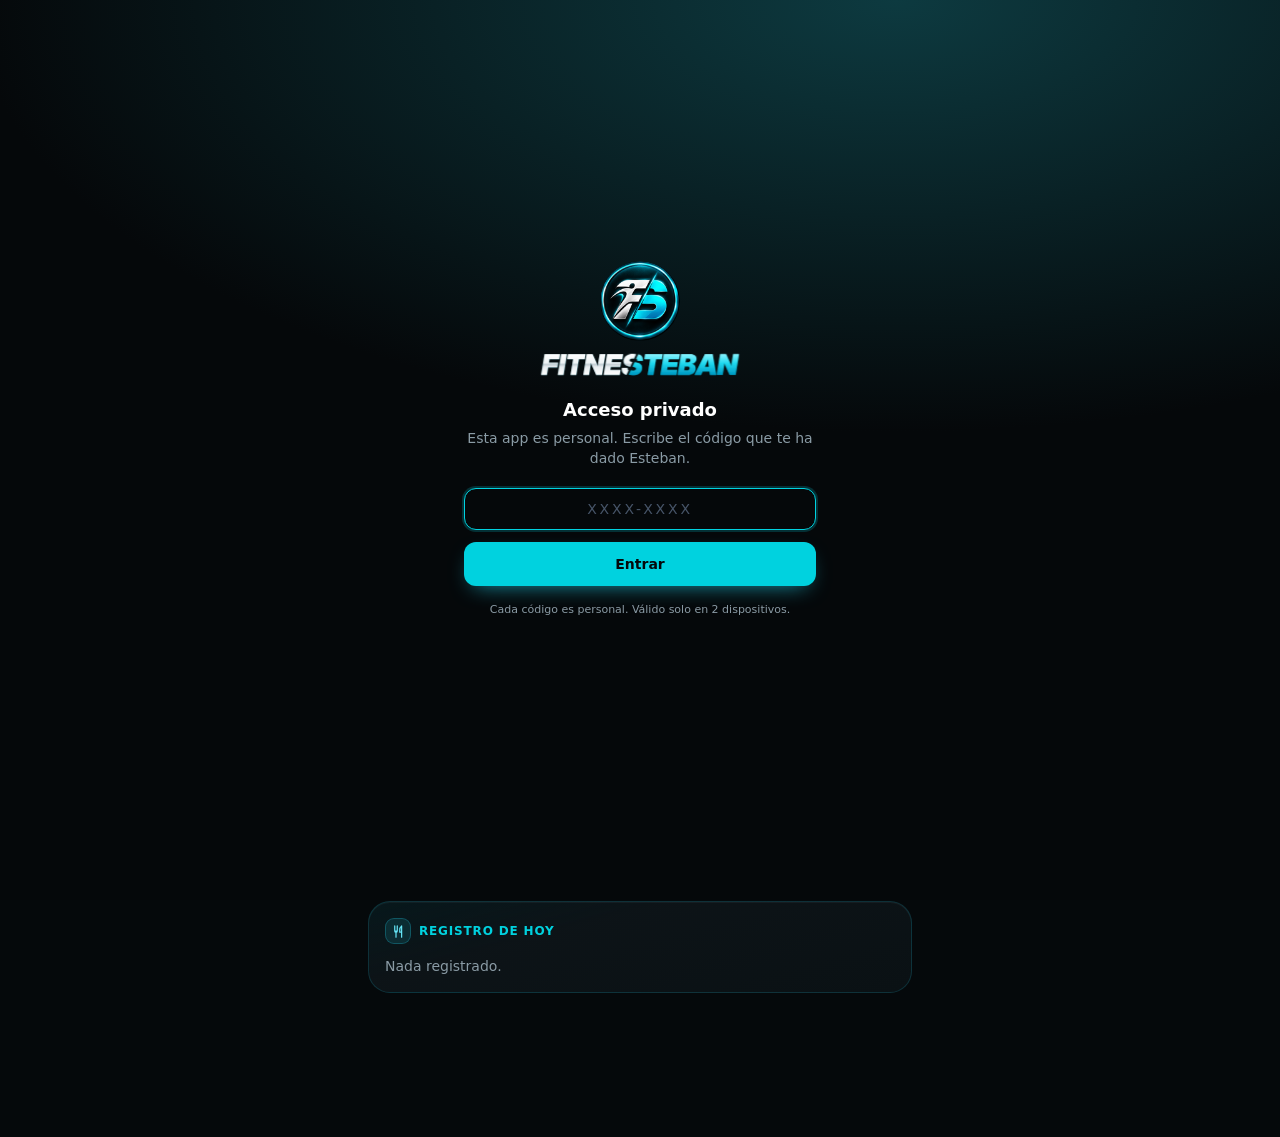
==== index.html @ 6b8aafeb "Add files via upload" ====
<!doctype html>
<html lang="es">
<head>
  <meta charset="utf-8" />
  <meta name="viewport" content="width=device-width, initial-scale=1, viewport-fit=cover" />
  <meta name="robots" content="noindex" />
  <title>FITNESTEBAN</title>
  <meta name="description" content="Entreno, nutrición y coach de progresión de Esteban" />
  <meta name="theme-color" content="#05080a" />
  <meta name="color-scheme" content="dark" />
  <link rel="manifest" href="manifest.webmanifest" />
  <link rel="icon" href="icons/favicon-48.png" type="image/png" />
  <link rel="apple-touch-icon" href="icons/apple-touch-icon.png" />
  <meta name="mobile-web-app-capable" content="yes" />
  <meta name="apple-mobile-web-app-capable" content="yes" />
  <meta name="apple-mobile-web-app-status-bar-style" content="black-translucent" />
  <meta name="apple-mobile-web-app-title" content="Fitnesteban" />
  <link rel="stylesheet" href="styles.css" />
</head>
<body class="ui2 bg-ink text-white antialiased">

  <header class="sticky top-0 z-30 bg-ink/90 backdrop-blur border-b border-line pt-safe">
    <div class="max-w-xl mx-auto flex items-center justify-between px-4 h-14">
      <button id="homeBtn" type="button" class="flex items-center gap-2.5 min-w-0 text-left rounded-xl active:opacity-70" aria-label="Ir al inicio: dieta de hoy">
        <img src="icons/logo-128.png" alt="" class="w-9 h-9 rounded-full" />
        <span class="block leading-none min-w-0">
          <svg xmlns="http://www.w3.org/2000/svg" class="block" width="124.9" height="14.4" overflow="visible" viewBox="0 0 14386 1658" role="img" aria-label="FITNESTEBAN"><defs><linearGradient id="wSil" gradientUnits="userSpaceOnUse" x1="0" y1="1490" x2="0" y2="0"><stop offset="0" stop-color="#ffffff"/><stop offset=".42" stop-color="#eef3f5"/><stop offset=".5" stop-color="#c3ced4"/><stop offset=".62" stop-color="#e9eef1"/><stop offset="1" stop-color="#ffffff"/></linearGradient>
<linearGradient id="wCy" gradientUnits="userSpaceOnUse" x1="0" y1="1490" x2="0" y2="0"><stop offset="0" stop-color="#8af4ff"/><stop offset=".45" stop-color="#1fd9ef"/><stop offset="1" stop-color="#0098c2"/></linearGradient>
<filter id="wGlow" x="-5%" y="-30%" width="110%" height="160%"><feGaussianBlur in="SourceAlpha" result="b" stdDeviation="35"/><feFlood flood-color="#00d2df" flood-opacity="0.35"/><feComposite operator="in" in2="b"/><feMerge><feMergeNode/><feMergeNode in="SourceGraphic"/></feMerge></filter>
<clipPath id="fsL"><polygon points="-547,-1973 1991,3463 -1009,3463 -3547,-1973"/></clipPath><clipPath id="fsR"><polygon points="-547,-1973 1991,3463 4991,3463 2453,-1973"/></clipPath></defs><path transform="translate(89 1604) scale(1 -1)" d="M-7 0H409L498 536H1161L1217 874H554L597 1138H1300L1359 1490H240Z" fill="#06303a"/><path transform="translate(1289 1604) scale(1 -1)" d="M656 1490H240L-7 0H409Z" fill="#06303a"/><path transform="translate(1826 1604) scale(1 -1)" d="M141 1138H565L377 0H793L981 1138H1405L1464 1490H200Z" fill="#06303a"/><path transform="translate(3131 1604) scale(1 -1)" d="M-7 0H409L499 544C509 604 528 721 546 855C595 726 642 611 673 544L921 0H1345L1592 1490H1176L1085 944C1074 873 1055 751 1038 630C998 738 955 849 930 905L664 1490H240Z" fill="#06303a"/><path transform="translate(4604 1604) scale(1 -1)" d="M-7 0H1147L1205 352H467L504 574H1185L1241 914H560L597 1138H1335L1393 1490H240Z" fill="#06303a"/><g transform="translate(5853 1604) scale(1 -1)"><path d="M633 -24C1027 -24 1275 141 1324 440C1365 691 1236 834 903 897L786 919C636 947 586 987 598 1058C610 1133 701 1186 818 1186C946 1186 1014 1126 1007 1018H1389C1431 1330 1218 1514 844 1514C492 1514 226 1334 181 1064C142 830 282 665 560 611L704 583C866 552 925 507 913 435C900 357 803 304 672 304C521 304 438 375 452 496H59C5 169 210 -24 633 -24Z" fill="#06303a" clip-path="url(#fsL)"/></g><g transform="translate(6023 1604) scale(1 -1)"><path d="M633 -24C1027 -24 1275 141 1324 440C1365 691 1236 834 903 897L786 919C636 947 586 987 598 1058C610 1133 701 1186 818 1186C946 1186 1014 1126 1007 1018H1389C1431 1330 1218 1514 844 1514C492 1514 226 1334 181 1064C142 830 282 665 560 611L704 583C866 552 925 507 913 435C900 357 803 304 672 304C521 304 438 375 452 496H59C5 169 210 -24 633 -24Z" fill="#06303a" clip-path="url(#fsR)"/></g><path transform="translate(7386 1604) scale(1 -1)" d="M141 1138H565L377 0H793L981 1138H1405L1464 1490H200Z" fill="#06303a"/><path transform="translate(8691 1604) scale(1 -1)" d="M-7 0H1147L1205 352H467L504 574H1185L1241 914H560L597 1138H1335L1393 1490H240Z" fill="#06303a"/><path transform="translate(9940 1604) scale(1 -1)" d="M-7 0H705C1028 0 1236 165 1274 396C1311 619 1181 768 990 783V784C1168 817 1313 932 1339 1092C1377 1322 1215 1490 875 1490H239ZM448 312 497 606H717C818 606 873 548 859 459C844 370 769 312 668 312ZM546 900 592 1178H787C879 1178 929 1123 915 1039C901 955 833 900 741 900Z" fill="#06303a"/><path transform="translate(11231 1604) scale(1 -1)" d="M-87 0H381L495 245H993L1023 0H1478L1220 1490H660ZM644 565 650 578C734 758 813 932 891 1113C909 932 930 758 952 578L954 565Z" fill="#06303a"/><path transform="translate(12756 1604) scale(1 -1)" d="M-7 0H409L499 544C509 604 528 721 546 855C595 726 642 611 673 544L921 0H1345L1592 1490H1176L1085 944C1074 873 1055 751 1038 630C998 738 955 849 930 905L664 1490H240Z" fill="#06303a"/><g filter="url(#wGlow)"><path transform="translate(67 1574) scale(1 -1)" d="M-7 0H409L498 536H1161L1217 874H554L597 1138H1300L1359 1490H240Z" fill="url(#wSil)"/><path transform="translate(1267 1574) scale(1 -1)" d="M656 1490H240L-7 0H409Z" fill="url(#wSil)"/><path transform="translate(1804 1574) scale(1 -1)" d="M141 1138H565L377 0H793L981 1138H1405L1464 1490H200Z" fill="url(#wSil)"/><path transform="translate(3109 1574) scale(1 -1)" d="M-7 0H409L499 544C509 604 528 721 546 855C595 726 642 611 673 544L921 0H1345L1592 1490H1176L1085 944C1074 873 1055 751 1038 630C998 738 955 849 930 905L664 1490H240Z" fill="url(#wSil)"/><path transform="translate(4582 1574) scale(1 -1)" d="M-7 0H1147L1205 352H467L504 574H1185L1241 914H560L597 1138H1335L1393 1490H240Z" fill="url(#wSil)"/><g transform="translate(5831 1574) scale(1 -1)"><path d="M633 -24C1027 -24 1275 141 1324 440C1365 691 1236 834 903 897L786 919C636 947 586 987 598 1058C610 1133 701 1186 818 1186C946 1186 1014 1126 1007 1018H1389C1431 1330 1218 1514 844 1514C492 1514 226 1334 181 1064C142 830 282 665 560 611L704 583C866 552 925 507 913 435C900 357 803 304 672 304C521 304 438 375 452 496H59C5 169 210 -24 633 -24Z" fill="url(#wSil)" clip-path="url(#fsL)"/></g><g transform="translate(6001 1574) scale(1 -1)"><path d="M633 -24C1027 -24 1275 141 1324 440C1365 691 1236 834 903 897L786 919C636 947 586 987 598 1058C610 1133 701 1186 818 1186C946 1186 1014 1126 1007 1018H1389C1431 1330 1218 1514 844 1514C492 1514 226 1334 181 1064C142 830 282 665 560 611L704 583C866 552 925 507 913 435C900 357 803 304 672 304C521 304 438 375 452 496H59C5 169 210 -24 633 -24Z" fill="url(#wCy)" clip-path="url(#fsR)"/></g><path transform="translate(7364 1574) scale(1 -1)" d="M141 1138H565L377 0H793L981 1138H1405L1464 1490H200Z" fill="url(#wCy)"/><path transform="translate(8669 1574) scale(1 -1)" d="M-7 0H1147L1205 352H467L504 574H1185L1241 914H560L597 1138H1335L1393 1490H240Z" fill="url(#wCy)"/><path transform="translate(9918 1574) scale(1 -1)" d="M-7 0H705C1028 0 1236 165 1274 396C1311 619 1181 768 990 783V784C1168 817 1313 932 1339 1092C1377 1322 1215 1490 875 1490H239ZM448 312 497 606H717C818 606 873 548 859 459C844 370 769 312 668 312ZM546 900 592 1178H787C879 1178 929 1123 915 1039C901 955 833 900 741 900Z" fill="url(#wCy)"/><path transform="translate(11209 1574) scale(1 -1)" d="M-87 0H381L495 245H993L1023 0H1478L1220 1490H660ZM644 565 650 578C734 758 813 932 891 1113C909 932 930 758 952 578L954 565Z" fill="url(#wCy)"/><path transform="translate(12734 1574) scale(1 -1)" d="M-7 0H409L499 544C509 604 528 721 546 855C595 726 642 611 673 544L921 0H1345L1592 1490H1176L1085 944C1074 873 1055 751 1038 630C998 738 955 849 930 905L664 1490H240Z" fill="url(#wCy)"/></g></svg>
          <span id="headerSub" class="block text-[10px] text-mute mt-1 truncate">Gym · Nutrición · Coach</span>
        </span>
      </button>
      <div class="hdr-btns flex items-center gap-2 shrink-0">
        <button id="chatBtn" type="button" class="help-btn chat-btn" aria-label="Coach IA"><svg viewBox="0 0 24 24" aria-hidden="true"><defs><linearGradient id="boltG" x1="0" y1="0" x2=".35" y2="1"><stop offset="0" stop-color="#8af4ff"/><stop offset=".5" stop-color="#1fd9ef"/><stop offset="1" stop-color="#0098c2"/></linearGradient></defs><path d="M13.6 1.8 4.6 13.4h6.1l-1.9 8.8 9.6-12.3h-6.3l1.5-8.1z" fill="url(#boltG)" stroke="#bff8ff" stroke-opacity=".55" stroke-width=".6" stroke-linejoin="round"/></svg></button>
        <button id="helpBtn" type="button" class="help-btn" aria-label="Guía de la app">?</button>
        <a id="mailBtn" class="help-btn grid place-items-center" href="mailto:fitnestebanapp@gmail.com?subject=FITNESTEBAN" aria-label="Escribir a FITNESTEBAN por correo"><svg viewBox="0 0 24 24" width="16" height="16" fill="none" stroke="currentColor" stroke-width="2" stroke-linecap="round" stroke-linejoin="round" aria-hidden="true"><rect x="3" y="5" width="18" height="14" rx="2"/><path d="m3 7 9 6 9-6"/></svg></a>
        <button id="timerPill" type="button" class="timer-pill" aria-label="Temporizador de descanso">
          <svg viewBox="0 0 24 24" class="w-4 h-4" fill="none" stroke="currentColor" stroke-width="2"><circle cx="12" cy="13" r="8"/><path d="M12 9v4l2.5 2.5M9 2h6"/></svg>
          <span id="timerDisplay" class="font-mono">Descanso</span>
        </button>
      </div>
    </div>
    <div id="wipBar" class="hidden max-w-xl mx-auto px-4 pb-2"></div>
    <div class="h-0.5 bg-transparent"><div id="timerBar" class="h-0.5 bg-brand transition-[width] duration-200" style="width:0%"></div></div>
  </header>

  <div id="topBanner" class="max-w-xl mx-auto px-4"></div>

  <main id="app" class="max-w-xl mx-auto px-4 pt-4 pb-36"></main>

  <nav class="fixed bottom-0 inset-x-0 z-30 bg-panel/95 backdrop-blur border-t border-line pb-safe">
    <div class="max-w-xl mx-auto grid grid-cols-4">
      <button class="navbtn" data-view="train" type="button">
        <svg viewBox="0 0 24 24" fill="none" stroke="currentColor" stroke-width="2" stroke-linecap="round"><path d="M6.5 6.5v11M17.5 6.5v11M3.5 9v6M20.5 9v6M6.5 12h11"/></svg>
        <span>Entreno</span>
      </button>
      <button class="navbtn" data-view="diet" type="button">
        <svg viewBox="0 0 24 24" fill="none" stroke="currentColor" stroke-width="2" stroke-linecap="round" stroke-linejoin="round"><path d="M12 7c-1.5-2-5-2.5-6.5 0-1.8 3 0 9 3 12 1.2 1.1 2.3 1 3.5.3 1.2.7 2.3.8 3.5-.3 3-3 4.8-9 3-12-1.5-2.5-5-2-6.5 0z"/><path d="M12 7c0-2 1-3.5 3-4"/></svg>
        <span>Dieta</span>
      </button>
      <button class="navbtn" data-view="progress" type="button">
        <svg viewBox="0 0 24 24" fill="none" stroke="currentColor" stroke-width="2" stroke-linecap="round" stroke-linejoin="round"><path d="M4 19h16"/><path d="M5 15l4-4 3 3 6-7"/><path d="M15 7h3v3"/></svg>
        <span>Progreso</span>
      </button>
      <button class="navbtn" data-view="settings" type="button">
        <svg viewBox="0 0 24 24" fill="none" stroke="currentColor" stroke-width="2" stroke-linecap="round"><path d="M4 6h10M18 6h2M4 12h4M12 12h8M4 18h12M20 18h0"/><circle cx="16" cy="6" r="2"/><circle cx="10" cy="12" r="2"/><circle cx="18" cy="18" r="2"/></svg>
        <span>Ajustes</span>
      </button>
    </div>
  </nav>

  <div id="modalRoot"></div>
  <div id="toastRoot" class="fixed top-16 inset-x-0 z-50 flex flex-col items-center gap-2 px-4 pointer-events-none"></div>

  <input type="file" id="mealPhotoInput" accept="image/*" capture="environment" class="hidden" />
  <input type="file" id="mealGalleryInput" accept="image/*" class="hidden" />
  <input type="file" id="importInput" accept=".json,.txt,application/json,text/plain" class="hidden" />

  <script src="app.js"></script>
</body>
</html>
---- styles.css ----
*,:after,:before{--tw-border-spacing-x:0;--tw-border-spacing-y:0;--tw-translate-x:0;--tw-translate-y:0;--tw-rotate:0;--tw-skew-x:0;--tw-skew-y:0;--tw-scale-x:1;--tw-scale-y:1;--tw-pan-x: ;--tw-pan-y: ;--tw-pinch-zoom: ;--tw-scroll-snap-strictness:proximity;--tw-gradient-from-position: ;--tw-gradient-via-position: ;--tw-gradient-to-position: ;--tw-ordinal: ;--tw-slashed-zero: ;--tw-numeric-figure: ;--tw-numeric-spacing: ;--tw-numeric-fraction: ;--tw-ring-inset: ;--tw-ring-offset-width:0px;--tw-ring-offset-color:#fff;--tw-ring-color:rgba(59,130,246,.5);--tw-ring-offset-shadow:0 0 #0000;--tw-ring-shadow:0 0 #0000;--tw-shadow:0 0 #0000;--tw-shadow-colored:0 0 #0000;--tw-blur: ;--tw-brightness: ;--tw-contrast: ;--tw-grayscale: ;--tw-hue-rotate: ;--tw-invert: ;--tw-saturate: ;--tw-sepia: ;--tw-drop-shadow: ;--tw-backdrop-blur: ;--tw-backdrop-brightness: ;--tw-backdrop-contrast: ;--tw-backdrop-grayscale: ;--tw-backdrop-hue-rotate: ;--tw-backdrop-invert: ;--tw-backdrop-opacity: ;--tw-backdrop-saturate: ;--tw-backdrop-sepia: ;--tw-contain-size: ;--tw-contain-layout: ;--tw-contain-paint: ;--tw-contain-style: }::backdrop{--tw-border-spacing-x:0;--tw-border-spacing-y:0;--tw-translate-x:0;--tw-translate-y:0;--tw-rotate:0;--tw-skew-x:0;--tw-skew-y:0;--tw-scale-x:1;--tw-scale-y:1;--tw-pan-x: ;--tw-pan-y: ;--tw-pinch-zoom: ;--tw-scroll-snap-strictness:proximity;--tw-gradient-from-position: ;--tw-gradient-via-position: ;--tw-gradient-to-position: ;--tw-ordinal: ;--tw-slashed-zero: ;--tw-numeric-figure: ;--tw-numeric-spacing: ;--tw-numeric-fraction: ;--tw-ring-inset: ;--tw-ring-offset-width:0px;--tw-ring-offset-color:#fff;--tw-ring-color:rgba(59,130,246,.5);--tw-ring-offset-shadow:0 0 #0000;--tw-ring-shadow:0 0 #0000;--tw-shadow:0 0 #0000;--tw-shadow-colored:0 0 #0000;--tw-blur: ;--tw-brightness: ;--tw-contrast: ;--tw-grayscale: ;--tw-hue-rotate: ;--tw-invert: ;--tw-saturate: ;--tw-sepia: ;--tw-drop-shadow: ;--tw-backdrop-blur: ;--tw-backdrop-brightness: ;--tw-backdrop-contrast: ;--tw-backdrop-grayscale: ;--tw-backdrop-hue-rotate: ;--tw-backdrop-invert: ;--tw-backdrop-opacity: ;--tw-backdrop-saturate: ;--tw-backdrop-sepia: ;--tw-contain-size: ;--tw-contain-layout: ;--tw-contain-paint: ;--tw-contain-style: }/*! tailwindcss v3.4.19 | MIT License | https://tailwindcss.com*/*,:after,:before{box-sizing:border-box;border:0 solid #e5e7eb}:after,:before{--tw-content:""}:host,html{line-height:1.5;-webkit-text-size-adjust:100%;-moz-tab-size:4;-o-tab-size:4;tab-size:4;font-family:system-ui,-apple-system,Segoe UI,Roboto,sans-serif;font-feature-settings:normal;font-variation-settings:normal;-webkit-tap-highlight-color:transparent}body{margin:0;line-height:inherit}hr{height:0;color:inherit;border-top-width:1px}abbr:where([title]){-webkit-text-decoration:underline dotted;text-decoration:underline dotted}h1,h2,h3,h4,h5,h6{font-size:inherit;font-weight:inherit}a{color:inherit;text-decoration:inherit}b,strong{font-weight:bolder}code,kbd,pre,samp{font-family:ui-monospace,SFMono-Regular,Menlo,Monaco,Consolas,Liberation Mono,Courier New,monospace;font-feature-settings:normal;font-variation-settings:normal;font-size:1em}small{font-size:80%}sub,sup{font-size:75%;line-height:0;position:relative;vertical-align:baseline}sub{bottom:-.25em}sup{top:-.5em}table{text-indent:0;border-color:inherit;border-collapse:collapse}button,input,optgroup,select,textarea{font-family:inherit;font-feature-settings:inherit;font-variation-settings:inherit;font-size:100%;font-weight:inherit;line-height:inherit;letter-spacing:inherit;color:inherit;margin:0;padding:0}button,select{text-transform:none}button,input:where([type=button]),input:where([type=reset]),input:where([type=submit]){-webkit-appearance:button;background-color:transparent;background-image:none}:-moz-focusring{outline:auto}:-moz-ui-invalid{box-shadow:none}progress{vertical-align:baseline}::-webkit-inner-spin-button,::-webkit-outer-spin-button{height:auto}[type=search]{-webkit-appearance:textfield;outline-offset:-2px}::-webkit-search-decoration{-webkit-appearance:none}::-webkit-file-upload-button{-webkit-appearance:button;font:inherit}summary{display:list-item}blockquote,dd,dl,figure,h1,h2,h3,h4,h5,h6,hr,p,pre{margin:0}fieldset{margin:0}fieldset,legend{padding:0}menu,ol,ul{list-style:none;margin:0;padding:0}dialog{padding:0}textarea{resize:vertical}input::-moz-placeholder,textarea::-moz-placeholder{opacity:1;color:#9ca3af}input::placeholder,textarea::placeholder{opacity:1;color:#9ca3af}[role=button],button{cursor:pointer}:disabled{cursor:default}audio,canvas,embed,iframe,img,object,svg,video{display:block;vertical-align:middle}img,video{max-width:100%;height:auto}[hidden]:where(:not([hidden=until-found])){display:none}.pointer-events-none{pointer-events:none}.visible{visibility:visible}.invisible{visibility:hidden}.fixed{position:fixed}.absolute{position:absolute}.relative{position:relative}.sticky{position:sticky}.inset-0{inset:0}.inset-x-0{left:0;right:0}.bottom-0{bottom:0}.right-2{right:.5rem}.top-0{top:0}.top-16{top:4rem}.top-2{top:.5rem}.z-30{z-index:30}.z-50{z-index:50}.col-span-2{grid-column:span 2/span 2}.-mx-1{margin-left:-.25rem;margin-right:-.25rem}.-mx-4{margin-left:-1rem;margin-right:-1rem}.mx-auto{margin-left:auto;margin-right:auto}.-mt-0\.5{margin-top:-.125rem}.-mt-1{margin-top:-.25rem}.-mt-2{margin-top:-.5rem}.mb-1{margin-bottom:.25rem}.mb-1\.5{margin-bottom:.375rem}.mb-2{margin-bottom:.5rem}.mb-2\.5{margin-bottom:.625rem}.mb-3{margin-bottom:.75rem}.ml-1{margin-left:.25rem}.ml-1\.5{margin-left:.375rem}.ml-2{margin-left:.5rem}.ml-auto{margin-left:auto}.mt-0\.5{margin-top:.125rem}.mt-1{margin-top:.25rem}.mt-1\.5{margin-top:.375rem}.mt-2{margin-top:.5rem}.mt-2\.5{margin-top:.625rem}.mt-3{margin-top:.75rem}.mt-4{margin-top:1rem}.mt-5{margin-top:1.25rem}.mt-6{margin-top:1.5rem}.mt-8{margin-top:2rem}.block{display:block}.flex{display:flex}.inline-flex{display:inline-flex}.grid{display:grid}.contents{display:contents}.hidden{display:none}.h-0\.5{height:.125rem}.h-1\.5{height:.375rem}.h-14{height:3.5rem}.h-2{height:.5rem}.h-20{height:5rem}.h-3{height:.75rem}.h-4{height:1rem}.h-7{height:1.75rem}.h-8{height:2rem}.h-9{height:2.25rem}.h-\[15px\]{height:15px}.h-\[44px\]{height:44px}.h-auto{height:auto}.h-full{height:100%}.h-px{height:1px}.max-h-28{max-height:7rem}.max-h-56{max-height:14rem}.max-h-\[50dvh\]{max-height:50dvh}.min-h-\[18px\]{min-height:18px}.min-h-\[28px\]{min-height:28px}.\!w-auto{width:auto!important}.w-1\.5{width:.375rem}.w-16{width:4rem}.w-2{width:.5rem}.w-20{width:5rem}.w-4{width:1rem}.w-7{width:1.75rem}.w-8{width:2rem}.w-9{width:2.25rem}.w-\[15px\]{width:15px}.w-\[48\%\]{width:48%}.w-full{width:100%}.min-w-0{min-width:0}.max-w-\[190px\]{max-width:190px}.max-w-full{max-width:100%}.max-w-xl{max-width:36rem}.flex-1{flex:1 1 0%}.shrink-0{flex-shrink:0}.grow{flex-grow:1}.-rotate-90{--tw-rotate:-90deg}.-rotate-90,.rotate-180{transform:translate(var(--tw-translate-x),var(--tw-translate-y)) rotate(var(--tw-rotate)) skewX(var(--tw-skew-x)) skewY(var(--tw-skew-y)) scaleX(var(--tw-scale-x)) scaleY(var(--tw-scale-y))}.rotate-180{--tw-rotate:180deg}.scale-75{--tw-scale-x:.75;--tw-scale-y:.75}.scale-75,.transform{transform:translate(var(--tw-translate-x),var(--tw-translate-y)) rotate(var(--tw-rotate)) skewX(var(--tw-skew-x)) skewY(var(--tw-skew-y)) scaleX(var(--tw-scale-x)) scaleY(var(--tw-scale-y))}.cursor-pointer{cursor:pointer}.select-none{-webkit-user-select:none;-moz-user-select:none;user-select:none}.resize-none{resize:none}.list-decimal{list-style-type:decimal}.list-disc{list-style-type:disc}.grid-cols-2{grid-template-columns:repeat(2,minmax(0,1fr))}.grid-cols-3{grid-template-columns:repeat(3,minmax(0,1fr))}.grid-cols-4{grid-template-columns:repeat(4,minmax(0,1fr))}.grid-cols-7{grid-template-columns:repeat(7,minmax(0,1fr))}.grid-cols-\[1\.4fr_1fr_1fr\]{grid-template-columns:1.4fr 1fr 1fr}.flex-col{flex-direction:column}.flex-wrap{flex-wrap:wrap}.place-items-center{place-items:center}.items-start{align-items:flex-start}.items-end{align-items:flex-end}.items-center{align-items:center}.items-baseline{align-items:baseline}.items-stretch{align-items:stretch}.justify-center{justify-content:center}.justify-between{justify-content:space-between}.gap-0\.5{gap:.125rem}.gap-1{gap:.25rem}.gap-1\.5{gap:.375rem}.gap-2{gap:.5rem}.gap-2\.5{gap:.625rem}.gap-3{gap:.75rem}.gap-4{gap:1rem}.gap-x-2{-moz-column-gap:.5rem;column-gap:.5rem}.gap-x-3{-moz-column-gap:.75rem;column-gap:.75rem}.gap-y-1{row-gap:.25rem}.space-y-1>:not([hidden])~:not([hidden]){--tw-space-y-reverse:0;margin-top:calc(.25rem*(1 - var(--tw-space-y-reverse)));margin-bottom:calc(.25rem*var(--tw-space-y-reverse))}.space-y-1\.5>:not([hidden])~:not([hidden]){--tw-space-y-reverse:0;margin-top:calc(.375rem*(1 - var(--tw-space-y-reverse)));margin-bottom:calc(.375rem*var(--tw-space-y-reverse))}.space-y-2>:not([hidden])~:not([hidden]){--tw-space-y-reverse:0;margin-top:calc(.5rem*(1 - var(--tw-space-y-reverse)));margin-bottom:calc(.5rem*var(--tw-space-y-reverse))}.space-y-2\.5>:not([hidden])~:not([hidden]){--tw-space-y-reverse:0;margin-top:calc(.625rem*(1 - var(--tw-space-y-reverse)));margin-bottom:calc(.625rem*var(--tw-space-y-reverse))}.space-y-3>:not([hidden])~:not([hidden]){--tw-space-y-reverse:0;margin-top:calc(.75rem*(1 - var(--tw-space-y-reverse)));margin-bottom:calc(.75rem*var(--tw-space-y-reverse))}.overflow-hidden{overflow:hidden}.overflow-x-auto{overflow-x:auto}.overflow-y-auto{overflow-y:auto}.truncate{overflow:hidden;text-overflow:ellipsis}.truncate,.whitespace-nowrap{white-space:nowrap}.break-words{overflow-wrap:break-word}.rounded{border-radius:.25rem}.rounded-2xl{border-radius:1rem}.rounded-full{border-radius:9999px}.rounded-lg{border-radius:.5rem}.rounded-xl{border-radius:.75rem}.border{border-width:1px}.border-b{border-bottom-width:1px}.border-t{border-top-width:1px}.border-amber-300\/40{border-color:rgba(252,211,77,.4)}.border-amber-300\/70{border-color:rgba(252,211,77,.7)}.border-amber-500\/30{border-color:rgba(245,158,11,.3)}.border-brand{--tw-border-opacity:1;border-color:rgb(0 210 223/var(--tw-border-opacity,1))}.border-brand\/30{border-color:rgba(0,210,223,.3)}.border-brand\/40{border-color:rgba(0,210,223,.4)}.border-brand\/50{border-color:rgba(0,210,223,.5)}.border-emerald-500\/40{border-color:rgba(16,185,129,.4)}.border-emerald-500\/50{border-color:rgba(16,185,129,.5)}.border-line{--tw-border-opacity:1;border-color:rgb(28 42 49/var(--tw-border-opacity,1))}.border-line\/60{border-color:rgba(28,42,49,.6)}.border-rose-500\/40{border-color:rgba(244,63,94,.4)}.bg-amber-300\/10{background-color:rgba(252,211,77,.1)}.bg-amber-400{--tw-bg-opacity:1;background-color:rgb(251 191 36/var(--tw-bg-opacity,1))}.bg-amber-500\/10{background-color:rgba(245,158,11,.1)}.bg-brand{--tw-bg-opacity:1;background-color:rgb(0 210 223/var(--tw-bg-opacity,1))}.bg-brand\/10{background-color:rgba(0,210,223,.1)}.bg-emerald-400{--tw-bg-opacity:1;background-color:rgb(52 211 153/var(--tw-bg-opacity,1))}.bg-emerald-500\/5{background-color:rgba(16,185,129,.05)}.bg-ink{--tw-bg-opacity:1;background-color:rgb(5 8 10/var(--tw-bg-opacity,1))}.bg-ink\/80{background-color:rgba(5,8,10,.8)}.bg-ink\/90{background-color:rgba(5,8,10,.9)}.bg-line{--tw-bg-opacity:1;background-color:rgb(28 42 49/var(--tw-bg-opacity,1))}.bg-panel{--tw-bg-opacity:1;background-color:rgb(12 19 23/var(--tw-bg-opacity,1))}.bg-panel\/95{background-color:rgba(12,19,23,.95)}.bg-rose-500{--tw-bg-opacity:1;background-color:rgb(244 63 94/var(--tw-bg-opacity,1))}.bg-transparent{background-color:transparent}.bg-white\/10{background-color:hsla(0,0%,100%,.1)}.object-cover{-o-object-fit:cover;object-fit:cover}.\!p-0{padding:0!important}.p-0{padding:0}.p-2{padding:.5rem}.p-2\.5{padding:.625rem}.p-3{padding:.75rem}.p-4{padding:1rem}.p-6{padding:1.5rem}.\!px-3{padding-left:.75rem!important;padding-right:.75rem!important}.\!py-2{padding-top:.5rem!important;padding-bottom:.5rem!important}.px-1{padding-left:.25rem;padding-right:.25rem}.px-1\.5{padding-left:.375rem;padding-right:.375rem}.px-2{padding-left:.5rem;padding-right:.5rem}.px-2\.5{padding-left:.625rem;padding-right:.625rem}.px-3{padding-left:.75rem;padding-right:.75rem}.px-4{padding-left:1rem;padding-right:1rem}.py-0\.5{padding-top:.125rem;padding-bottom:.125rem}.py-1{padding-top:.25rem;padding-bottom:.25rem}.py-1\.5{padding-top:.375rem;padding-bottom:.375rem}.py-10{padding-top:2.5rem;padding-bottom:2.5rem}.py-2{padding-top:.5rem;padding-bottom:.5rem}.py-2\.5{padding-top:.625rem;padding-bottom:.625rem}.py-3{padding-top:.75rem;padding-bottom:.75rem}.py-3\.5{padding-top:.875rem;padding-bottom:.875rem}.py-4{padding-top:1rem;padding-bottom:1rem}.py-6{padding-top:1.5rem;padding-bottom:1.5rem}.py-px{padding-top:1px;padding-bottom:1px}.pb-1{padding-bottom:.25rem}.pb-2{padding-bottom:.5rem}.pb-3{padding-bottom:.75rem}.pb-36{padding-bottom:9rem}.pl-2\.5{padding-left:.625rem}.pl-3{padding-left:.75rem}.pl-4{padding-left:1rem}.pl-5{padding-left:1.25rem}.pr-1\.5{padding-right:.375rem}.pr-3{padding-right:.75rem}.pt-0\.5{padding-top:.125rem}.pt-1{padding-top:.25rem}.pt-3{padding-top:.75rem}.pt-4{padding-top:1rem}.text-left{text-align:left}.text-center{text-align:center}.text-right{text-align:right}.align-middle{vertical-align:middle}.font-mono{font-family:ui-monospace,SFMono-Regular,Menlo,Monaco,Consolas,Liberation Mono,Courier New,monospace}.text-2xl{font-size:1.5rem;line-height:2rem}.text-3xl{font-size:1.875rem;line-height:2.25rem}.text-4xl{font-size:2.25rem;line-height:2.5rem}.text-\[10px\]{font-size:10px}.text-\[11px\]{font-size:11px}.text-\[12px\]{font-size:12px}.text-\[13px\]{font-size:13px}.text-\[14px\]{font-size:14px}.text-\[15px\]{font-size:15px}.text-\[17px\]{font-size:17px}.text-\[21px\]{font-size:21px}.text-\[9px\]{font-size:9px}.text-base{font-size:1rem;line-height:1.5rem}.text-lg{font-size:1.125rem;line-height:1.75rem}.text-sm{font-size:.875rem;line-height:1.25rem}.text-xl{font-size:1.25rem;line-height:1.75rem}.text-xs{font-size:.75rem;line-height:1rem}.font-black{font-weight:900}.font-bold{font-weight:700}.font-extrabold{font-weight:800}.font-normal{font-weight:400}.font-semibold{font-weight:600}.uppercase{text-transform:uppercase}.capitalize{text-transform:capitalize}.normal-case{text-transform:none}.italic{font-style:italic}.tabular-nums{--tw-numeric-spacing:tabular-nums;font-variant-numeric:var(--tw-ordinal) var(--tw-slashed-zero) var(--tw-numeric-figure) var(--tw-numeric-spacing) var(--tw-numeric-fraction)}.leading-none{line-height:1}.leading-relaxed{line-height:1.625}.leading-snug{line-height:1.375}.leading-tight{line-height:1.25}.tracking-\[\.15em\]{letter-spacing:.15em}.tracking-\[\.2em\]{letter-spacing:.2em}.tracking-\[0\.5em\]{letter-spacing:.5em}.tracking-wider{letter-spacing:.05em}.text-amber-100{--tw-text-opacity:1;color:rgb(254 243 199/var(--tw-text-opacity,1))}.text-amber-200{--tw-text-opacity:1;color:rgb(253 230 138/var(--tw-text-opacity,1))}.text-amber-200\/90{color:hsla(48,97%,77%,.9)}.text-amber-300{--tw-text-opacity:1;color:rgb(252 211 77/var(--tw-text-opacity,1))}.text-brand{--tw-text-opacity:1;color:rgb(0 210 223/var(--tw-text-opacity,1))}.text-cyan-100{--tw-text-opacity:1;color:rgb(207 250 254/var(--tw-text-opacity,1))}.text-emerald-200{--tw-text-opacity:1;color:rgb(167 243 208/var(--tw-text-opacity,1))}.text-emerald-300{--tw-text-opacity:1;color:rgb(110 231 183/var(--tw-text-opacity,1))}.text-ink{--tw-text-opacity:1;color:rgb(5 8 10/var(--tw-text-opacity,1))}.text-mute{--tw-text-opacity:1;color:rgb(138 155 165/var(--tw-text-opacity,1))}.text-rose-300{--tw-text-opacity:1;color:rgb(253 164 175/var(--tw-text-opacity,1))}.text-slate-300{--tw-text-opacity:1;color:rgb(203 213 225/var(--tw-text-opacity,1))}.text-white{--tw-text-opacity:1;color:rgb(255 255 255/var(--tw-text-opacity,1))}.underline{text-decoration-line:underline}.line-through{text-decoration-line:line-through}.decoration-slate-500{text-decoration-color:#64748b}.antialiased{-webkit-font-smoothing:antialiased;-moz-osx-font-smoothing:grayscale}.opacity-25{opacity:.25}.opacity-30{opacity:.3}.opacity-60{opacity:.6}.opacity-70{opacity:.7}.opacity-80{opacity:.8}.opacity-90{opacity:.9}.grayscale{--tw-grayscale:grayscale(100%)}.filter,.grayscale{filter:var(--tw-blur) var(--tw-brightness) var(--tw-contrast) var(--tw-grayscale) var(--tw-hue-rotate) var(--tw-invert) var(--tw-saturate) var(--tw-sepia) var(--tw-drop-shadow)}.backdrop-blur{--tw-backdrop-blur:blur(8px);-webkit-backdrop-filter:var(--tw-backdrop-blur) var(--tw-backdrop-brightness) var(--tw-backdrop-contrast) var(--tw-backdrop-grayscale) var(--tw-backdrop-hue-rotate) var(--tw-backdrop-invert) var(--tw-backdrop-opacity) var(--tw-backdrop-saturate) var(--tw-backdrop-sepia);backdrop-filter:var(--tw-backdrop-blur) var(--tw-backdrop-brightness) var(--tw-backdrop-contrast) var(--tw-backdrop-grayscale) var(--tw-backdrop-hue-rotate) var(--tw-backdrop-invert) var(--tw-backdrop-opacity) var(--tw-backdrop-saturate) var(--tw-backdrop-sepia)}.transition{transition-property:color,background-color,border-color,text-decoration-color,fill,stroke,opacity,box-shadow,transform,filter,-webkit-backdrop-filter;transition-property:color,background-color,border-color,text-decoration-color,fill,stroke,opacity,box-shadow,transform,filter,backdrop-filter;transition-property:color,background-color,border-color,text-decoration-color,fill,stroke,opacity,box-shadow,transform,filter,backdrop-filter,-webkit-backdrop-filter;transition-timing-function:cubic-bezier(.4,0,.2,1);transition-duration:.15s}.transition-\[width\]{transition-property:width;transition-timing-function:cubic-bezier(.4,0,.2,1);transition-duration:.15s}.duration-200{transition-duration:.2s}.ease-in{transition-timing-function:cubic-bezier(.4,0,1,1)}.ease-out{transition-timing-function:cubic-bezier(0,0,.2,1)}html{-webkit-tap-highlight-color:transparent;background:#05080a;color-scheme:dark}body,html{overflow-x:clip}.swipe-peek{position:fixed;left:0;right:0;bottom:0;z-index:20;overflow:hidden;background:#05080a;pointer-events:none;will-change:transform}body{min-height:100dvh;overscroll-behavior-y:contain}.pt-safe{padding-top:env(safe-area-inset-top)}.pb-safe{padding-bottom:env(safe-area-inset-bottom)}.card{border-radius:1rem;border-width:1px;--tw-border-opacity:1;border-color:rgb(28 42 49/var(--tw-border-opacity,1));--tw-bg-opacity:1;background-color:rgb(12 19 23/var(--tw-bg-opacity,1))}.section-title{font-size:.75rem;line-height:1rem;font-weight:700;text-transform:uppercase;letter-spacing:.05em;--tw-text-opacity:1;color:rgb(0 210 223/var(--tw-text-opacity,1))}.lbl{display:block;font-size:11px;font-weight:600;--tw-text-opacity:1;color:rgb(138 155 165/var(--tw-text-opacity,1))}.field{width:100%;border-radius:.75rem;border-width:1px;--tw-border-opacity:1;border-color:rgb(28 42 49/var(--tw-border-opacity,1));--tw-bg-opacity:1;background-color:rgb(5 8 10/var(--tw-bg-opacity,1));padding:.625rem .75rem;font-size:.875rem;line-height:1.25rem;font-weight:600;--tw-text-opacity:1;color:rgb(255 255 255/var(--tw-text-opacity,1));outline:2px solid transparent;outline-offset:2px;transition-property:color,background-color,border-color,text-decoration-color,fill,stroke,opacity,box-shadow,transform,filter,-webkit-backdrop-filter;transition-property:color,background-color,border-color,text-decoration-color,fill,stroke,opacity,box-shadow,transform,filter,backdrop-filter;transition-property:color,background-color,border-color,text-decoration-color,fill,stroke,opacity,box-shadow,transform,filter,backdrop-filter,-webkit-backdrop-filter;transition-timing-function:cubic-bezier(.4,0,.2,1);transition-duration:.15s}.field:focus{--tw-border-opacity:1;border-color:rgb(0 210 223/var(--tw-border-opacity,1));--tw-ring-offset-shadow:var(--tw-ring-inset) 0 0 0 var(--tw-ring-offset-width) var(--tw-ring-offset-color);--tw-ring-shadow:var(--tw-ring-inset) 0 0 0 calc(2px + var(--tw-ring-offset-width)) var(--tw-ring-color);box-shadow:var(--tw-ring-offset-shadow),var(--tw-ring-shadow),var(--tw-shadow,0 0 #0000);--tw-ring-color:rgba(0,210,223,.2)}.field::-moz-placeholder{font-weight:400;--tw-text-opacity:1;color:rgb(71 85 105/var(--tw-text-opacity,1))}.field::placeholder{font-weight:400;--tw-text-opacity:1;color:rgb(71 85 105/var(--tw-text-opacity,1))}select.field{-webkit-appearance:none;-moz-appearance:none;appearance:none}.btn-primary{display:inline-flex;align-items:center;justify-content:center;gap:.5rem;border-radius:.75rem;--tw-bg-opacity:1;background-color:rgb(0 210 223/var(--tw-bg-opacity,1));padding:.75rem 1rem;font-size:.875rem;line-height:1.25rem;font-weight:800;--tw-text-opacity:1;color:rgb(5 8 10/var(--tw-text-opacity,1));transition-property:color,background-color,border-color,text-decoration-color,fill,stroke,opacity,box-shadow,transform,filter,-webkit-backdrop-filter;transition-property:color,background-color,border-color,text-decoration-color,fill,stroke,opacity,box-shadow,transform,filter,backdrop-filter;transition-property:color,background-color,border-color,text-decoration-color,fill,stroke,opacity,box-shadow,transform,filter,backdrop-filter,-webkit-backdrop-filter;transition-timing-function:cubic-bezier(.4,0,.2,1);transition-duration:.15s}.btn-primary:active{--tw-scale-x:.98;--tw-scale-y:.98;transform:translate(var(--tw-translate-x),var(--tw-translate-y)) rotate(var(--tw-rotate)) skewX(var(--tw-skew-x)) skewY(var(--tw-skew-y)) scaleX(var(--tw-scale-x)) scaleY(var(--tw-scale-y))}.btn-primary:disabled{opacity:.6}.btn-ghost{border-radius:.75rem;border-width:1px;--tw-border-opacity:1;border-color:rgb(28 42 49/var(--tw-border-opacity,1));--tw-bg-opacity:1;background-color:rgb(5 8 10/var(--tw-bg-opacity,1));padding:.75rem;font-size:.875rem;line-height:1.25rem;font-weight:700;--tw-text-opacity:1;color:rgb(255 255 255/var(--tw-text-opacity,1));transition-property:color,background-color,border-color,text-decoration-color,fill,stroke,opacity,box-shadow,transform,filter,-webkit-backdrop-filter;transition-property:color,background-color,border-color,text-decoration-color,fill,stroke,opacity,box-shadow,transform,filter,backdrop-filter;transition-property:color,background-color,border-color,text-decoration-color,fill,stroke,opacity,box-shadow,transform,filter,backdrop-filter,-webkit-backdrop-filter;transition-timing-function:cubic-bezier(.4,0,.2,1);transition-duration:.15s}.btn-ghost:active{--tw-bg-opacity:1;background-color:rgb(12 19 23/var(--tw-bg-opacity,1))}.btn-danger{border-radius:.75rem;border-width:1px;border-color:rgba(244,63,94,.4);background-color:rgba(244,63,94,.1);padding:.75rem;color:rgb(253 164 175/var(--tw-text-opacity,1))}.btn-danger,.btn-dashed{font-size:.875rem;line-height:1.25rem;font-weight:700;--tw-text-opacity:1}.btn-dashed{border-radius:1rem;border:1px dashed rgba(0,210,223,.4);background-color:rgba(0,210,223,.05);padding-top:.875rem;padding-bottom:.875rem;color:rgb(0 210 223/var(--tw-text-opacity,1))}.btn-dashed:active{background-color:rgba(0,210,223,.1)}.btn-save{border-radius:1rem;background-image:linear-gradient(to right,var(--tw-gradient-stops));--tw-gradient-from:#00d2df var(--tw-gradient-from-position);--tw-gradient-to:rgba(0,210,223,0) var(--tw-gradient-to-position);--tw-gradient-stops:var(--tw-gradient-from),var(--tw-gradient-to);--tw-gradient-to:#34d399 var(--tw-gradient-to-position);padding-top:1rem;padding-bottom:1rem;font-size:1rem;line-height:1.5rem;font-weight:900;text-transform:uppercase;letter-spacing:.025em;--tw-text-opacity:1;color:rgb(5 8 10/var(--tw-text-opacity,1));--tw-shadow:0 10px 15px -3px rgba(0,0,0,.1),0 4px 6px -4px rgba(0,0,0,.1);--tw-shadow-colored:0 10px 15px -3px var(--tw-shadow-color),0 4px 6px -4px var(--tw-shadow-color);box-shadow:var(--tw-ring-offset-shadow,0 0 #0000),var(--tw-ring-shadow,0 0 #0000),var(--tw-shadow);--tw-shadow-color:rgba(0,210,223,.2);--tw-shadow:var(--tw-shadow-colored);transition-property:color,background-color,border-color,text-decoration-color,fill,stroke,opacity,box-shadow,transform,filter,-webkit-backdrop-filter;transition-property:color,background-color,border-color,text-decoration-color,fill,stroke,opacity,box-shadow,transform,filter,backdrop-filter;transition-property:color,background-color,border-color,text-decoration-color,fill,stroke,opacity,box-shadow,transform,filter,backdrop-filter,-webkit-backdrop-filter;transition-timing-function:cubic-bezier(.4,0,.2,1);transition-duration:.15s}.btn-save:active{--tw-scale-x:.99;--tw-scale-y:.99;transform:translate(var(--tw-translate-x),var(--tw-translate-y)) rotate(var(--tw-rotate)) skewX(var(--tw-skew-x)) skewY(var(--tw-skew-y)) scaleX(var(--tw-scale-x)) scaleY(var(--tw-scale-y))}.btn-banner{border-radius:.5rem;border-width:1px;--tw-border-opacity:1;border-color:rgb(0 210 223/var(--tw-border-opacity,1));background-color:rgba(0,210,223,.15);padding:.375rem .75rem;font-size:.75rem;line-height:1rem;font-weight:800;--tw-text-opacity:1;color:rgb(0 210 223/var(--tw-text-opacity,1))}.btn-banner-warn{--tw-border-opacity:1;border-color:rgb(252 211 77/var(--tw-border-opacity,1));background-color:rgba(252,211,77,.15);--tw-text-opacity:1;color:rgb(253 230 138/var(--tw-text-opacity,1))}.btn-mini{border-radius:.5rem;border-width:1px;border-color:rgb(28 42 49/var(--tw-border-opacity,1));padding:.375rem .75rem;font-size:.75rem;line-height:1rem;font-weight:700}.btn-mini,.iconbtn{--tw-border-opacity:1;--tw-bg-opacity:1;background-color:rgb(5 8 10/var(--tw-bg-opacity,1))}.iconbtn{display:inline-flex;height:2.25rem;width:2.25rem;align-items:center;justify-content:center;border-radius:.75rem;border-width:1px;border-color:rgb(28 42 49/var(--tw-border-opacity,1));font-size:1rem;line-height:1.5rem;--tw-text-opacity:1;color:rgb(255 255 255/var(--tw-text-opacity,1))}.iconbtn:active{--tw-bg-opacity:1;background-color:rgb(12 19 23/var(--tw-bg-opacity,1))}.iconbtn-sm{height:1.75rem;width:1.75rem;border-radius:.5rem;font-size:.75rem;line-height:1rem;--tw-text-opacity:1;color:rgb(138 155 165/var(--tw-text-opacity,1))}.chips-row{display:flex;gap:.5rem;overflow-x:auto;padding-bottom:.25rem;scrollbar-width:none}.chips-row::-webkit-scrollbar{display:none}.chip{display:inline-flex;flex-shrink:0;align-items:center;gap:.375rem;border-radius:9999px;border-width:1px;--tw-border-opacity:1;border-color:rgb(28 42 49/var(--tw-border-opacity,1));--tw-bg-opacity:1;background-color:rgb(12 19 23/var(--tw-bg-opacity,1));padding:.5rem 1rem;font-size:.75rem;line-height:1rem;font-weight:800;letter-spacing:.025em;--tw-text-opacity:1;color:rgb(203 213 225/var(--tw-text-opacity,1))}.chip-sm{padding:.375rem .75rem;font-weight:600}.meal-chip{flex:1 1 auto;justify-content:center;padding-left:.4rem;padding-right:.4rem;min-width:0}@media (max-width:370px){.meal-chip{font-size:11px;padding-left:.25rem;padding-right:.25rem;letter-spacing:0}}.chip-on{--tw-border-opacity:1;border-color:rgb(0 210 223/var(--tw-border-opacity,1));--tw-bg-opacity:1;background-color:rgb(0 210 223/var(--tw-bg-opacity,1));--tw-text-opacity:1;color:rgb(5 8 10/var(--tw-text-opacity,1))}.chip-add{border-style:dashed;--tw-text-opacity:1;color:rgb(0 210 223/var(--tw-text-opacity,1))}.dot{display:inline-block;height:.375rem;width:.375rem;border-radius:9999px;--tw-bg-opacity:1;background-color:rgb(0 210 223/var(--tw-bg-opacity,1))}.chip-on .dot{--tw-bg-opacity:1;background-color:rgb(5 8 10/var(--tw-bg-opacity,1))}.prog{flex-shrink:0;border-radius:.5rem;border-width:1px;--tw-border-opacity:1;border-color:rgb(28 42 49/var(--tw-border-opacity,1));padding:.375rem .75rem;font-size:11px;font-weight:800;letter-spacing:.05em;--tw-text-opacity:1;color:rgb(138 155 165/var(--tw-text-opacity,1))}.prog-on{border-color:rgba(0,210,223,.6);background-color:rgba(0,210,223,.1);--tw-text-opacity:1;color:rgb(0 210 223/var(--tw-text-opacity,1))}.prog-add{border-style:dashed}.prog-ind{position:absolute;left:0;border-radius:.5rem;border:1px solid rgba(0,210,223,.6);background:rgba(0,210,223,.1);box-shadow:0 0 14px rgba(0,210,223,.25);pointer-events:none;will-change:transform,width}.prog.prog-ghost{border-color:#1c2a31;background:transparent;color:#8a9ba5;transition:color .15s}.prog.prog-lit{color:#00d2df;transition:color .15s}.cardio-type{display:flex;flex-direction:column;align-items:center;gap:.25rem;border-radius:1rem;border-width:1px;--tw-border-opacity:1;border-color:rgb(28 42 49/var(--tw-border-opacity,1));--tw-bg-opacity:1;background-color:rgb(5 8 10/var(--tw-bg-opacity,1));padding-top:.75rem;padding-bottom:.75rem;font-size:.875rem;line-height:1.25rem;font-weight:800;--tw-text-opacity:1;color:rgb(203 213 225/var(--tw-text-opacity,1))}.cardio-type-on{--tw-border-opacity:1;border-color:rgb(251 191 36/var(--tw-border-opacity,1));background-color:rgba(251,191,36,.1);--tw-text-opacity:1;color:rgb(253 230 138/var(--tw-text-opacity,1))}.btn-video{flex-shrink:0;border-radius:.5rem;border-width:1px;border-color:rgba(244,63,94,.4);background-color:rgba(244,63,94,.1);padding:.25rem .625rem;font-size:11px;font-weight:800;--tw-text-opacity:1;color:rgb(254 205 211/var(--tw-text-opacity,1))}.sets-toggle{margin-top:.75rem;display:flex;width:100%;align-items:center;justify-content:space-between;gap:.5rem;border-radius:.75rem;border-width:1px;--tw-border-opacity:1;border-color:rgb(28 42 49/var(--tw-border-opacity,1));--tw-bg-opacity:1;background-color:rgb(5 8 10/var(--tw-bg-opacity,1));padding:.625rem .75rem;font-size:.75rem;line-height:1rem}.sets-toggle-open{border-color:rgba(0,210,223,.4)}.sets-toggle-done{border-color:rgba(16,185,129,.5);background-color:rgba(16,185,129,.1)}.tri{display:inline-block;width:0;height:0;border-left:6px solid transparent;border-right:6px solid transparent;border-top:8px solid;opacity:.8;transition:transform .2s;flex-shrink:0}.sets-toggle-open .tri,details[open]>summary .tri{transform:rotate(180deg)}.portions{border-radius:.75rem;border-width:1px;--tw-border-opacity:1;border-color:rgb(28 42 49/var(--tw-border-opacity,1));background-color:rgba(5,8,10,.6);padding:.625rem}.portion{border-radius:.5rem;border-width:1px;--tw-border-opacity:1;border-color:rgb(28 42 49/var(--tw-border-opacity,1));--tw-bg-opacity:1;background-color:rgb(12 19 23/var(--tw-bg-opacity,1));padding:.5rem .625rem}.seg{display:grid;grid-template-columns:repeat(4,minmax(0,1fr));gap:.25rem}.seg-btn{display:flex;flex-direction:column;align-items:center;justify-content:center;border-radius:.375rem;border-width:1px;--tw-border-opacity:1;border-color:rgb(28 42 49/var(--tw-border-opacity,1));--tw-bg-opacity:1;background-color:rgb(5 8 10/var(--tw-bg-opacity,1));padding-top:.25rem;padding-bottom:.25rem;font-size:11px;font-weight:800;line-height:1.25;--tw-text-opacity:1;color:rgb(203 213 225/var(--tw-text-opacity,1))}.seg-btn span{font-size:9px;font-weight:600;--tw-text-opacity:1;color:rgb(138 155 165/var(--tw-text-opacity,1))}.seg-on{--tw-border-opacity:1;border-color:rgb(0 210 223/var(--tw-border-opacity,1));background-color:rgba(0,210,223,.15);--tw-text-opacity:1;color:rgb(0 210 223/var(--tw-text-opacity,1))}.seg-on span{color:rgba(0,210,223,.8)}.seg-input{flex-direction:row;gap:.125rem;padding-left:.25rem;padding-right:.25rem}.seg-input input{width:100%;min-width:0;background-color:transparent;text-align:center;font-size:.75rem;line-height:1rem;font-weight:800;--tw-text-opacity:1;color:rgb(0 210 223/var(--tw-text-opacity,1));outline:2px solid transparent;outline-offset:2px}.cal-day{display:flex;height:44px;flex-direction:column;align-items:center;justify-content:center;gap:.125rem;border-radius:.5rem;border-width:1px;border-color:transparent;--tw-bg-opacity:1;background-color:rgb(5 8 10/var(--tw-bg-opacity,1))}.cal-today{--tw-border-opacity:1;border-color:rgb(28 42 49/var(--tw-border-opacity,1))}.cal-sel{--tw-border-opacity:1;border-color:rgb(0 210 223/var(--tw-border-opacity,1));background-color:rgba(0,210,223,.1)}.ring-anim{animation:ringin .8s cubic-bezier(.2,.7,.3,1) both}.swipe-peek .ring-anim{animation-play-state:paused}@keyframes ringin{0%{stroke-dashoffset:var(--full)}}@media (prefers-reduced-motion:reduce){.ring-anim{animation:none}}.wip-bar{display:flex;width:100%;align-items:center;justify-content:space-between;gap:.5rem;border-radius:.5rem;border-width:1px;border-color:rgba(245,158,11,.4);background-color:rgba(245,158,11,.1);padding:.375rem .625rem;font-size:11px;--tw-text-opacity:1;color:rgb(252 211 77/var(--tw-text-opacity,1))}.wip-dot{height:.5rem;width:.5rem;flex-shrink:0;border-radius:9999px;--tw-bg-opacity:1;background-color:rgb(251 191 36/var(--tw-bg-opacity,1));animation:wippulse 1.6s ease-in-out infinite}@keyframes wippulse{50%{opacity:.35}}.kbox{min-width:0;border-radius:.75rem;border-width:1px;--tw-border-opacity:1;border-color:rgb(28 42 49/var(--tw-border-opacity,1));--tw-bg-opacity:1;background-color:rgb(5 8 10/var(--tw-bg-opacity,1));padding:.5rem .125rem}.kbox-l{overflow:hidden;text-overflow:ellipsis;white-space:nowrap;font-size:9.5px;font-weight:700;text-transform:uppercase;--tw-text-opacity:1;color:rgb(138 155 165/var(--tw-text-opacity,1))}.kbox-v{font-size:15px;font-weight:900}.kbox-net{border-color:rgba(251,191,36,.4)}.btn-abandon{width:33.333333%;flex-shrink:0;border-radius:1rem;border-width:1px;border-color:rgba(244,63,94,.5);background-color:transparent;padding-top:1rem;padding-bottom:1rem;font-size:.875rem;line-height:1.25rem;font-weight:700;--tw-text-opacity:1;color:rgb(253 164 175/var(--tw-text-opacity,1))}.btn-abandon:active{background-color:rgba(244,63,94,.1)}.flash{animation:flashrow 1.5s ease-out}@keyframes flashrow{0%,35%{box-shadow:0 0 0 2px #00d2df;background-color:rgba(0,210,223,.12)}to{box-shadow:0 0 0 0 transparent}}.chat-chip{border-radius:1rem;border-width:1px;--tw-border-opacity:1;border-color:rgb(28 42 49/var(--tw-border-opacity,1));background-color:rgba(5,8,10,.6);padding:.75rem 1rem;text-align:left;font-size:.875rem;line-height:1.25rem;--tw-text-opacity:1;color:rgb(226 232 240/var(--tw-text-opacity,1))}.chat-chip:active{border-color:rgba(0,210,223,.5);background-color:rgba(0,210,223,.1)}.chat-me{margin-left:auto;max-width:85%;white-space:pre-wrap;border-radius:1rem;border-bottom-right-radius:.375rem;border-width:1px;border-color:rgba(0,210,223,.3);background-color:rgba(0,210,223,.15);padding:.5rem .875rem;--tw-text-opacity:1;color:rgb(255 255 255/var(--tw-text-opacity,1))}.chat-ai,.chat-me{width:-moz-fit-content;width:fit-content;overflow-wrap:break-word;font-size:.875rem;line-height:1.25rem}.chat-ai{margin-right:auto;max-width:92%;border-radius:1rem;border-bottom-left-radius:.375rem;border-width:1px;--tw-border-opacity:1;border-color:rgb(28 42 49/var(--tw-border-opacity,1));background-color:hsla(0,0%,100%,.05);padding:.625rem .875rem;line-height:1.625;--tw-text-opacity:1;color:rgb(226 232 240/var(--tw-text-opacity,1))}.chat-ai p+p,.chat-ai p+ul,.chat-ai ul+p{margin-top:.45rem}.chat-ai b{--tw-text-opacity:1;color:rgb(255 255 255/var(--tw-text-opacity,1))}.chat-ul{margin-top:.25rem;list-style-type:disc}.chat-ul>:not([hidden])~:not([hidden]){--tw-space-y-reverse:0;margin-top:calc(.25rem*(1 - var(--tw-space-y-reverse)));margin-bottom:calc(.25rem*var(--tw-space-y-reverse))}.chat-ul{padding-left:1.25rem}.chat-meal{margin-top:.5rem;display:flex;width:100%;flex-direction:column;align-items:flex-start;gap:.125rem;border-radius:.75rem;border-width:1px;border-color:rgba(0,210,223,.5);background-color:rgba(0,210,223,.1);padding:.5rem .75rem;text-align:left;font-size:.875rem;line-height:1.25rem;font-weight:700;--tw-text-opacity:1;color:rgb(0 210 223/var(--tw-text-opacity,1))}.chat-meal:active{background-color:rgba(0,210,223,.2)}.chat-err{border-color:rgba(244,63,94,.4);--tw-text-opacity:1;color:rgb(254 205 211/var(--tw-text-opacity,1))}.chat-typing{display:flex;gap:.25rem;padding-top:.875rem;padding-bottom:.875rem}.chat-typing span{height:.375rem;width:.375rem;border-radius:9999px;--tw-bg-opacity:1;background-color:rgb(138 155 165/var(--tw-bg-opacity,1));animation:chatdot 1s ease-in-out infinite}.chat-typing span:nth-child(2){animation-delay:.15s}.chat-typing span:nth-child(3){animation-delay:.3s}@keyframes chatdot{0%,80%,to{opacity:.3;transform:translateY(0)}40%{opacity:1;transform:translateY(-3px)}}.chat-btn{display:flex;align-items:center;justify-content:center}.chat-btn svg{width:19px;height:19px;filter:drop-shadow(0 0 3px rgba(0,210,223,.45))}@media (max-width:380px){.timer-pill.timer-ready svg,.timer-pill.timer-run svg{display:none}}.today-card{margin-top:.25rem;display:flex;width:100%;align-items:center;gap:.75rem;border-radius:1rem;border-width:1px;border-color:rgba(0,210,223,.5);background-color:rgba(0,210,223,.1);padding:.75rem 1rem}.today-card:active{background-color:rgba(0,210,223,.2)}.today-card{box-shadow:0 0 18px rgba(0,210,223,.12)}.today-done{border-color:rgba(16,185,129,.4);background-color:rgba(16,185,129,.1);box-shadow:none}.reto-ready{border-color:rgba(0,210,223,.5)}.reto-card{display:flex;width:100%;align-items:center;gap:.75rem;border-radius:1rem;border-width:1px;--tw-border-opacity:1;border-color:rgb(28 42 49/var(--tw-border-opacity,1));--tw-bg-opacity:1;background-color:rgb(5 8 10/var(--tw-bg-opacity,1));padding:.75rem}.reto-card:active{border-color:rgba(0,210,223,.5)}.reto-ic{display:flex;height:2.5rem;width:2.5rem;flex-shrink:0;align-items:center;justify-content:center;border-radius:.75rem;border-width:1px;--tw-border-opacity:1;border-color:rgb(28 42 49/var(--tw-border-opacity,1));--tw-bg-opacity:1;background-color:rgb(12 19 23/var(--tw-bg-opacity,1));font-size:1.5rem;line-height:2rem}.reto-bar{height:.375rem;overflow:hidden;background-color:hsla(0,0%,100%,.1)}.reto-bar,.reto-bar>span{display:block;border-radius:9999px}.reto-bar>span{height:100%;--tw-bg-opacity:1;background-color:rgb(0 210 223/var(--tw-bg-opacity,1))}.feel-btn{display:flex;flex-direction:column;align-items:center;gap:.25rem;border-radius:1rem;border-width:1px;--tw-border-opacity:1;border-color:rgb(28 42 49/var(--tw-border-opacity,1));--tw-bg-opacity:1;background-color:rgb(5 8 10/var(--tw-bg-opacity,1));padding-top:.75rem;padding-bottom:.75rem;font-size:11px;font-weight:700;--tw-text-opacity:1;color:rgb(226 232 240/var(--tw-text-opacity,1))}.feel-btn:active{--tw-border-opacity:1;border-color:rgb(0 210 223/var(--tw-border-opacity,1));background-color:rgba(0,210,223,.1)}.lock-screen{position:fixed;inset:0;z-index:45;background:radial-gradient(120% 80% at 70% 0,#0d3a40 0,#05080a 60%);display:flex;align-items:center;justify-content:center;padding:1.5rem;overflow-y:auto}.lock-box{width:100%;max-width:22rem}.copy-set{margin-left:2.25rem;margin-top:-.125rem;margin-bottom:.125rem;display:block;font-size:11px;--tw-text-opacity:1;color:rgb(138 155 165/var(--tw-text-opacity,1));text-decoration-line:underline;text-decoration-style:dotted;text-underline-offset:2px}.copy-set:active{--tw-text-opacity:1;color:rgb(0 210 223/var(--tw-text-opacity,1))}.setrow{display:flex;align-items:center;gap:.5rem;border-radius:.75rem;border-width:1px;--tw-border-opacity:1;border-color:rgb(28 42 49/var(--tw-border-opacity,1));background-color:rgba(5,8,10,.7);padding:.375rem .375rem .375rem .625rem;transition-property:color,background-color,border-color,text-decoration-color,fill,stroke,opacity,box-shadow,transform,filter,-webkit-backdrop-filter;transition-property:color,background-color,border-color,text-decoration-color,fill,stroke,opacity,box-shadow,transform,filter,backdrop-filter;transition-property:color,background-color,border-color,text-decoration-color,fill,stroke,opacity,box-shadow,transform,filter,backdrop-filter,-webkit-backdrop-filter;transition-timing-function:cubic-bezier(.4,0,.2,1);transition-duration:.15s}.setrow.is-done{border-color:rgba(16,185,129,.5);background-color:rgba(16,185,129,.1)}.field-set{padding-top:.5rem;padding-bottom:.5rem;padding-right:2.25rem;font-size:1rem;line-height:1.5rem;font-weight:700}.unit{pointer-events:none;position:absolute;right:.625rem;top:50%;--tw-translate-y:-50%;transform:translate(var(--tw-translate-x),var(--tw-translate-y)) rotate(var(--tw-rotate)) skewX(var(--tw-skew-x)) skewY(var(--tw-skew-y)) scaleX(var(--tw-scale-x)) scaleY(var(--tw-scale-y));font-size:10px;--tw-text-opacity:1;color:rgb(138 155 165/var(--tw-text-opacity,1))}.checkbtn{height:2.5rem;width:2.5rem;flex-shrink:0;border-radius:.75rem;border-width:1px;border-color:rgb(28 42 49/var(--tw-border-opacity,1));background-color:rgb(12 19 23/var(--tw-bg-opacity,1));font-size:1.125rem;line-height:1.75rem;font-weight:900;color:rgb(138 155 165/var(--tw-text-opacity,1))}.checkbtn,.is-done .checkbtn{--tw-border-opacity:1;--tw-bg-opacity:1;--tw-text-opacity:1}.is-done .checkbtn{border-color:rgb(52 211 153/var(--tw-border-opacity,1));background-color:rgb(52 211 153/var(--tw-bg-opacity,1));color:rgb(5 8 10/var(--tw-text-opacity,1))}.is-done .swbtn,.swbtn{--tw-bg-opacity:1;background-color:rgb(12 19 23/var(--tw-bg-opacity,1));font-size:1rem;line-height:1.5rem;--tw-text-opacity:1;color:rgb(0 210 223/var(--tw-text-opacity,1));border-color:rgba(34,211,238,.45)}.coach{border-radius:.75rem;border-width:1px;padding:.75rem}.coach-new{border-color:rgba(71,85,105,.6);background-color:rgba(100,116,139,.1);--tw-text-opacity:1;color:rgb(226 232 240/var(--tw-text-opacity,1))}.coach-up{border-color:rgba(52,211,153,.5);background-color:rgba(52,211,153,.1);--tw-text-opacity:1;color:rgb(167 243 208/var(--tw-text-opacity,1))}.coach-hold{border-color:rgba(0,210,223,.4);background-color:rgba(0,210,223,.1);--tw-text-opacity:1;color:rgb(207 250 254/var(--tw-text-opacity,1))}.coach-down{border-color:rgba(251,113,133,.5);background-color:rgba(251,113,133,.1);--tw-text-opacity:1;color:rgb(254 205 211/var(--tw-text-opacity,1))}.coach-stall{border-color:rgba(251,191,36,.5);background-color:rgba(251,191,36,.1);--tw-text-opacity:1;color:rgb(254 243 199/var(--tw-text-opacity,1))}.coach-break{border-color:rgba(167,139,250,.5);background-color:rgba(167,139,250,.1);--tw-text-opacity:1;color:rgb(237 233 254/var(--tw-text-opacity,1))}.habit{display:flex;cursor:pointer;align-items:flex-start;gap:.75rem;font-size:.875rem;line-height:1.25rem}.habit input{margin-top:.125rem;height:1.25rem;width:1.25rem;flex-shrink:0;accent-color:#22d3ee}.meal{margin-top:.375rem;display:flex;align-items:center;gap:.5rem;border-radius:.75rem;border-width:1px;border-color:rgb(28 42 49/var(--tw-border-opacity,1));background-color:rgb(5 8 10/var(--tw-bg-opacity,1));padding:.5rem .75rem}.meal,.stat{--tw-border-opacity:1;--tw-bg-opacity:1}.stat{border-radius:1rem;border-width:1px;border-color:rgb(28 42 49/var(--tw-border-opacity,1));background-color:rgb(12 19 23/var(--tw-bg-opacity,1));padding:.75rem;text-align:center}.stat-v{font-size:1.25rem;line-height:1.75rem;font-weight:900}.stat-l{margin-top:.125rem;font-size:10px;line-height:1.25;--tw-text-opacity:1;color:rgb(138 155 165/var(--tw-text-opacity,1))}.banner-warn{border-radius:.75rem;border-width:1px;border-color:rgba(245,158,11,.4);background-color:rgba(245,158,11,.1);color:rgb(253 230 138/var(--tw-text-opacity,1))}.banner-info,.banner-warn{display:flex;align-items:center;justify-content:space-between;gap:.75rem;padding:.625rem .75rem;font-size:.75rem;line-height:1rem;--tw-text-opacity:1}.banner-info{border-radius:.75rem;border-width:1px;border-color:rgba(0,210,223,.4);background-color:rgba(0,210,223,.1);color:rgb(207 250 254/var(--tw-text-opacity,1))}.navbtn{display:flex;flex-direction:column;align-items:center;gap:.25rem;padding-top:.625rem;padding-bottom:.625rem;font-size:10px;font-weight:700;--tw-text-opacity:1;color:rgb(138 155 165/var(--tw-text-opacity,1));transition-property:color,background-color,border-color,text-decoration-color,fill,stroke,opacity,box-shadow,transform,filter,-webkit-backdrop-filter;transition-property:color,background-color,border-color,text-decoration-color,fill,stroke,opacity,box-shadow,transform,filter,backdrop-filter;transition-property:color,background-color,border-color,text-decoration-color,fill,stroke,opacity,box-shadow,transform,filter,backdrop-filter,-webkit-backdrop-filter;transition-timing-function:cubic-bezier(.4,0,.2,1);transition-duration:.15s}.navbtn svg{height:1.5rem;width:1.5rem}.navbtn-on{--tw-text-opacity:1;color:rgb(0 210 223/var(--tw-text-opacity,1))}.help-btn{height:2rem;width:2rem;border-radius:9999px;border-width:1px;--tw-border-opacity:1;border-color:rgb(28 42 49/var(--tw-border-opacity,1));--tw-bg-opacity:1;background-color:rgb(12 19 23/var(--tw-bg-opacity,1));font-size:.875rem;line-height:1.25rem;font-weight:900;--tw-text-opacity:1;color:rgb(138 155 165/var(--tw-text-opacity,1))}@media (max-width:380px){.help-btn{width:1.75rem;height:1.75rem}.hdr-btns{gap:.3rem!important}}#homeBtn{flex:1 1 auto}#homeBtn>img{flex-shrink:0}#homeBtn>span{flex:1 1 auto}#homeBtn>span>svg{max-width:100%;height:auto}.guide-item{border-radius:.75rem;border-width:1px;--tw-border-opacity:1;border-color:rgb(28 42 49/var(--tw-border-opacity,1));--tw-bg-opacity:1;background-color:rgb(5 8 10/var(--tw-bg-opacity,1));padding:.625rem .75rem}.guide-item b{--tw-text-opacity:1;color:rgb(255 255 255/var(--tw-text-opacity,1))}.timer-pill{display:flex;align-items:center;gap:.375rem;border-radius:9999px;border-width:1px;--tw-border-opacity:1;border-color:rgb(28 42 49/var(--tw-border-opacity,1));--tw-bg-opacity:1;background-color:rgb(12 19 23/var(--tw-bg-opacity,1));padding:.375rem .75rem;font-size:.75rem;line-height:1rem;font-weight:700;--tw-text-opacity:1;color:rgb(138 155 165/var(--tw-text-opacity,1))}.timer-pill.timer-ready>svg,.timer-pill.timer-run>svg{display:none}@media (max-width:380px){.timer-pill{padding-left:.55rem;padding-right:.55rem}}.timer-pill:not(.timer-run):not(.timer-ready){width:2rem;height:2rem;padding:0;justify-content:center}.timer-pill:not(.timer-run):not(.timer-ready) #timerDisplay{display:none}.timer-run{border-color:rgba(251,191,36,.6);--tw-text-opacity:1;color:rgb(252 211 77/var(--tw-text-opacity,1))}.timer-ready{--tw-border-opacity:1;border-color:rgb(52 211 153/var(--tw-border-opacity,1));--tw-bg-opacity:1;background-color:rgb(52 211 153/var(--tw-bg-opacity,1));--tw-text-opacity:1;color:rgb(5 8 10/var(--tw-text-opacity,1));animation:pulse 1s ease-in-out infinite}#helpBtn,#mailBtn{overflow:hidden;transition:width .3s cubic-bezier(.2,.7,.3,1),margin .3s cubic-bezier(.2,.7,.3,1),opacity .2s ease,transform .3s cubic-bezier(.2,.7,.3,1),border-width .3s}.timer-on #helpBtn,.timer-on #mailBtn{width:0;margin-left:-.5rem;opacity:0;transform:scale(.3) translateX(14px);border-width:0;pointer-events:none}@media (max-width:380px){.timer-on #helpBtn,.timer-on #mailBtn{margin-left:-.3rem}}.timer-pill{transition:min-width .3s cubic-bezier(.2,.7,.3,1),transform .2s ease}.timer-on .timer-pill{min-width:6.25rem;justify-content:center}.timer-on .timer-pill.timer-run{border-color:rgba(34,211,238,.6);color:#67e8f9;font-size:.85rem;background-image:linear-gradient(90deg,rgba(34,211,238,.22) var(--p,100%),transparent var(--p,100%))}.timer-on .timer-pill.timer-run.timer-low{border-color:rgba(251,191,36,.8);color:#fcd34d;background-image:linear-gradient(90deg,rgba(251,191,36,.28) var(--p,100%),transparent var(--p,100%));animation:tlow .9s ease-in-out infinite}@keyframes tlow{0%,to{transform:scale(1)}50%{transform:scale(1.07)}}@media (prefers-reduced-motion:reduce){#helpBtn,#mailBtn,.timer-pill{transition:none}.timer-pill.timer-low{animation:none}}#modalRoot.open{position:fixed;inset:0;z-index:40;display:flex;align-items:flex-end;justify-content:center}.modal-back{position:absolute;inset:0;background-color:rgba(0,0,0,.7);--tw-backdrop-blur:blur(4px);-webkit-backdrop-filter:var(--tw-backdrop-blur) var(--tw-backdrop-brightness) var(--tw-backdrop-contrast) var(--tw-backdrop-grayscale) var(--tw-backdrop-hue-rotate) var(--tw-backdrop-invert) var(--tw-backdrop-opacity) var(--tw-backdrop-saturate) var(--tw-backdrop-sepia);backdrop-filter:var(--tw-backdrop-blur) var(--tw-backdrop-brightness) var(--tw-backdrop-contrast) var(--tw-backdrop-grayscale) var(--tw-backdrop-hue-rotate) var(--tw-backdrop-invert) var(--tw-backdrop-opacity) var(--tw-backdrop-saturate) var(--tw-backdrop-sepia)}.modal-sheet{position:relative;max-height:88dvh;width:100%;max-width:36rem}.modal-sheet>:not([hidden])~:not([hidden]){--tw-space-y-reverse:0;margin-top:calc(.75rem*(1 - var(--tw-space-y-reverse)));margin-bottom:calc(.75rem*var(--tw-space-y-reverse))}.modal-sheet{overflow-y:auto;border-top-left-radius:1.5rem;border-top-right-radius:1.5rem;border-top-width:1px;--tw-border-opacity:1;border-color:rgb(28 42 49/var(--tw-border-opacity,1));--tw-bg-opacity:1;background-color:rgb(12 19 23/var(--tw-bg-opacity,1));padding:1.25rem;padding-bottom:calc(1.25rem + env(safe-area-inset-bottom));animation:up .18s ease-out}.modal-sheet.sheet-fixed{display:flex;flex-direction:column;overflow:hidden;padding:0;height:88dvh}.modal-sheet.sheet-fixed>*+*{margin-top:0}.cal-head{flex-shrink:0;border-bottom-width:1px;--tw-border-opacity:1;border-color:rgb(28 42 49/var(--tw-border-opacity,1));padding:1.25rem 1.25rem .5rem}.cal-body{min-height:0;flex:1 1 0%;overflow-y:auto;padding:.75rem 1.25rem;overscroll-behavior:contain}.cal-foot{flex-shrink:0;border-top-width:1px;--tw-border-opacity:1;border-color:rgb(28 42 49/var(--tw-border-opacity,1));padding-left:1.25rem;padding-right:1.25rem;padding-top:.75rem;padding-bottom:calc(1rem + env(safe-area-inset-bottom))}.modal-title{font-size:1.125rem;line-height:1.75rem;font-weight:800}@keyframes up{0%{transform:translateY(30px);opacity:0}to{transform:none;opacity:1}}.toast{pointer-events:auto;width:100%;max-width:24rem;border-radius:.75rem;border-width:1px;padding:.75rem 1rem;font-size:.875rem;line-height:1.25rem;font-weight:600;--tw-shadow:0 25px 50px -12px rgba(0,0,0,.25);--tw-shadow-colored:0 25px 50px -12px var(--tw-shadow-color);box-shadow:var(--tw-ring-offset-shadow,0 0 #0000),var(--tw-ring-shadow,0 0 #0000),var(--tw-shadow);transition-property:color,background-color,border-color,text-decoration-color,fill,stroke,opacity,box-shadow,transform,filter,-webkit-backdrop-filter;transition-property:color,background-color,border-color,text-decoration-color,fill,stroke,opacity,box-shadow,transform,filter,backdrop-filter;transition-property:color,background-color,border-color,text-decoration-color,fill,stroke,opacity,box-shadow,transform,filter,backdrop-filter,-webkit-backdrop-filter;transition-timing-function:cubic-bezier(.4,0,.2,1);transition-duration:.3s}.toast-ok{border-color:rgb(110 231 183/var(--tw-border-opacity,1));background-color:rgb(52 211 153/var(--tw-bg-opacity,1))}.toast-ok,.toast-warn{--tw-border-opacity:1;--tw-bg-opacity:1;--tw-text-opacity:1;color:rgb(5 8 10/var(--tw-text-opacity,1))}.toast-warn{border-color:rgb(253 230 138/var(--tw-border-opacity,1));background-color:rgb(252 211 77/var(--tw-bg-opacity,1))}.toast-error{--tw-border-opacity:1;border-color:rgb(251 113 133/var(--tw-border-opacity,1));--tw-bg-opacity:1;background-color:rgb(244 63 94/var(--tw-bg-opacity,1));--tw-text-opacity:1;color:rgb(255 255 255/var(--tw-text-opacity,1))}.toast-pr{--tw-border-opacity:1;border-color:rgb(253 230 138/var(--tw-border-opacity,1));background-image:linear-gradient(to right,var(--tw-gradient-stops));--tw-gradient-from:#fcd34d var(--tw-gradient-from-position);--tw-gradient-to:rgba(252,211,77,0) var(--tw-gradient-to-position);--tw-gradient-stops:var(--tw-gradient-from),var(--tw-gradient-to);--tw-gradient-to:#fef08a var(--tw-gradient-to-position);font-size:15px;font-weight:800;--tw-text-opacity:1;color:rgb(5 8 10/var(--tw-text-opacity,1));box-shadow:0 0 24px rgba(252,211,77,.45)}.toast-out{--tw-translate-y:-0.5rem;transform:translate(var(--tw-translate-x),var(--tw-translate-y)) rotate(var(--tw-rotate)) skewX(var(--tw-skew-x)) skewY(var(--tw-skew-y)) scaleX(var(--tw-scale-x)) scaleY(var(--tw-scale-y));opacity:0}.spinner{display:inline-block;height:1rem;width:1rem}@keyframes spin{to{transform:rotate(1turn)}}.spinner{animation:spin 1s linear infinite;border-radius:9999px;border-width:2px;border-color:rgba(5,8,10,.3);--tw-border-opacity:1;border-top-color:rgb(5 8 10/var(--tw-border-opacity,1))}details>summary{list-style:none}details>summary::-webkit-details-marker{display:none}input[type=date]::-webkit-calendar-picker-indicator{filter:invert(.8)}body.ui2{background:#05090b}body.ui2:before{content:"";position:fixed;inset:0 0 auto 0;height:420px;z-index:-1;pointer-events:none;background:radial-gradient(900px 420px at 50% -160px,rgba(34,211,238,.13),transparent 70%);transform:translateZ(0)}.ui2 .card{border-radius:22px;border-color:rgba(34,211,238,.16);background:linear-gradient(165deg,rgba(34,211,238,.075),rgba(13,20,24,.97) 34%,#0a1114);box-shadow:inset 0 1px 0 hsla(0,0%,100%,.045)}.ui2 .section-title{display:flex;align-items:center;gap:.5rem;letter-spacing:.07em}.ui2 .section-title .ti{display:grid;place-items:center;width:26px;height:26px;border-radius:9px;background:rgba(34,211,238,.12);box-shadow:inset 0 0 0 1px rgba(34,211,238,.25);color:#67e8f9;flex-shrink:0}.ui2 .kbox{border-radius:14px;background:rgba(0,0,0,.32);border-color:hsla(0,0%,100%,.06)}.ui2 .kbox-net{border-color:rgba(251,191,36,.35)}.ui2 .meal{border-radius:16px;background:rgba(0,0,0,.28);border-color:hsla(0,0%,100%,.06);padding:.55rem .6rem;gap:.65rem}.ui2 .chip{border-radius:999px}.ui2 .chip-on{box-shadow:0 0 14px -2px rgba(34,211,238,.55)}.ui2 nav{background:rgba(8,13,16,.88)!important;border-top-color:rgba(34,211,238,.12)!important}.ui2 .navbtn{position:relative}.ui2 .navbtn-on svg{filter:drop-shadow(0 0 6px rgba(34,211,238,.7))}.ui2 .navbtn-on:before{content:"";position:absolute;top:0;left:30%;right:30%;height:2px;border-radius:2px;background:#22d3ee;box-shadow:0 0 10px #22d3ee}.ui2 .btn-primary{box-shadow:0 8px 22px -10px rgba(34,211,238,.8)}.ui2 .meal .font-mono{font-family:inherit;font-size:11px;font-weight:600;white-space:nowrap;letter-spacing:-.01em}.ui2 .meal-h{display:inline-flex;align-items:center;gap:.45rem;color:#cbd5e1}.ui2 .meal-ic{display:grid;place-items:center;width:24px;height:24px;border-radius:8px;color:#67e8f9;background:rgba(34,211,238,.12);box-shadow:inset 0 0 0 1px rgba(34,211,238,.25)}.first\:mt-0:first-child{margin-top:0}.last\:border-0:last-child{border-width:0}.active\:bg-panel:active{--tw-bg-opacity:1;background-color:rgb(12 19 23/var(--tw-bg-opacity,1))}.active\:opacity-70:active{opacity:.7}
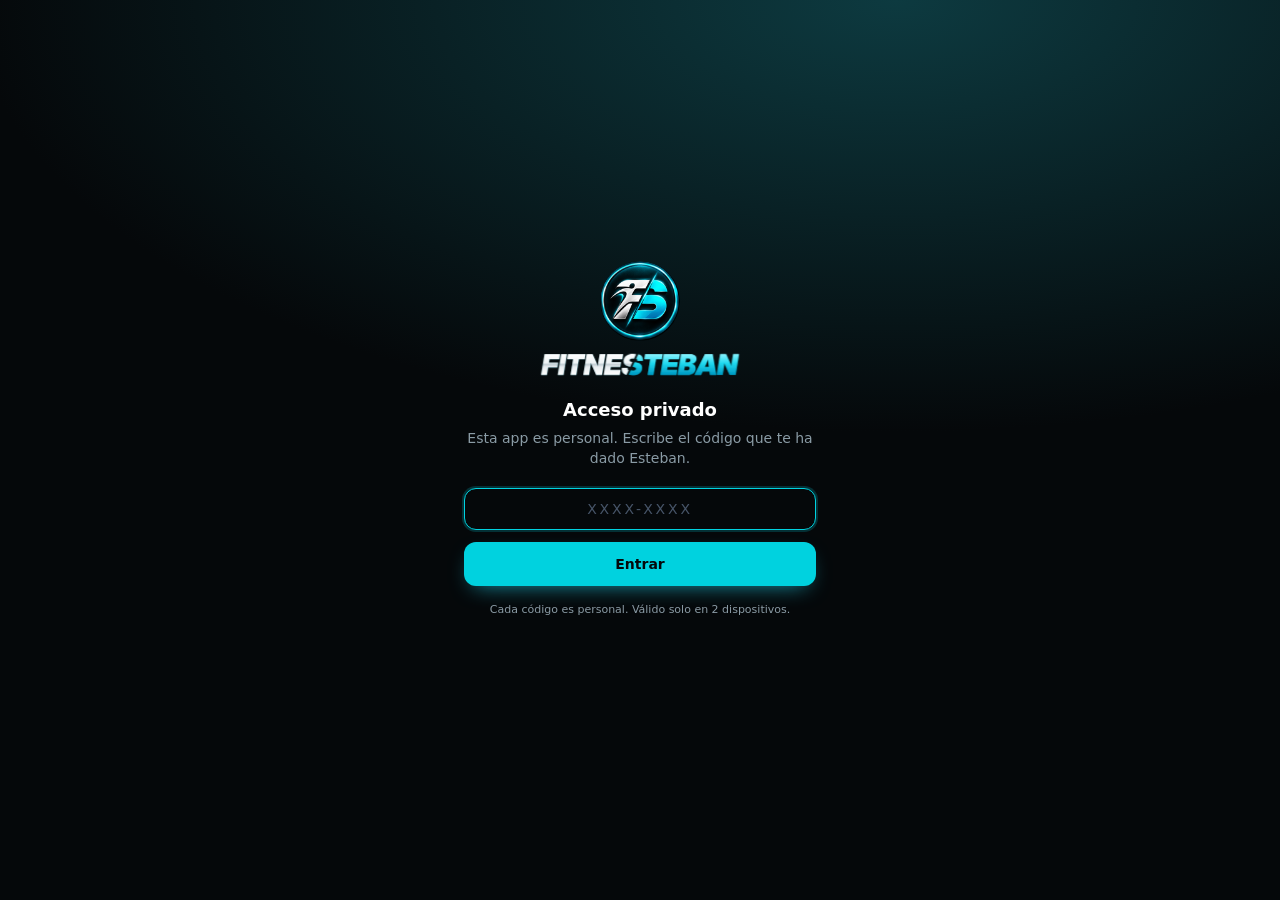
==== commit 017adba8: "Add files via upload" ====
--- a/index.html
+++ b/index.html
@@ -21,7 +21,7 @@
 
   <header class="sticky top-0 z-30 bg-ink/90 backdrop-blur border-b border-line pt-safe">
     <div class="max-w-xl mx-auto flex items-center justify-between px-4 h-14">
-      <button id="homeBtn" type="button" class="flex items-center gap-2.5 min-w-0 text-left rounded-xl active:opacity-70" aria-label="Ir al inicio: dieta de hoy">
+      <button id="homeBtn" type="button" class="flex items-center gap-2.5 min-w-0 text-left rounded-xl active:opacity-70" aria-label="Ir al inicio">
         <img src="icons/logo-128.png" alt="" class="w-9 h-9 rounded-full" />
         <span class="block leading-none min-w-0">
           <svg xmlns="http://www.w3.org/2000/svg" class="block" width="124.9" height="14.4" overflow="visible" viewBox="0 0 14386 1658" role="img" aria-label="FITNESTEBAN"><defs><linearGradient id="wSil" gradientUnits="userSpaceOnUse" x1="0" y1="1490" x2="0" y2="0"><stop offset="0" stop-color="#ffffff"/><stop offset=".42" stop-color="#eef3f5"/><stop offset=".5" stop-color="#c3ced4"/><stop offset=".62" stop-color="#e9eef1"/><stop offset="1" stop-color="#ffffff"/></linearGradient>
@@ -50,7 +50,11 @@
   <main id="app" class="max-w-xl mx-auto px-4 pt-4 pb-36"></main>
 
   <nav class="fixed bottom-0 inset-x-0 z-30 bg-panel/95 backdrop-blur border-t border-line pb-safe">
-    <div class="max-w-xl mx-auto grid grid-cols-4">
+    <div class="max-w-xl mx-auto grid grid-cols-5">
+      <button class="navbtn" data-view="home" type="button">
+        <svg viewBox="0 0 24 24" fill="none" stroke="currentColor" stroke-width="2" stroke-linecap="round" stroke-linejoin="round"><path d="M4 11 12 4l8 7v9h-5v-6H9v6H4z"/></svg>
+        <span>Inicio</span>
+      </button>
       <button class="navbtn" data-view="train" type="button">
         <svg viewBox="0 0 24 24" fill="none" stroke="currentColor" stroke-width="2" stroke-linecap="round"><path d="M6.5 6.5v11M17.5 6.5v11M3.5 9v6M20.5 9v6M6.5 12h11"/></svg>
         <span>Entreno</span>
--- a/styles.css
+++ b/styles.css
@@ -1 +1 @@
-*,:after,:before{--tw-border-spacing-x:0;--tw-border-spacing-y:0;--tw-translate-x:0;--tw-translate-y:0;--tw-rotate:0;--tw-skew-x:0;--tw-skew-y:0;--tw-scale-x:1;--tw-scale-y:1;--tw-pan-x: ;--tw-pan-y: ;--tw-pinch-zoom: ;--tw-scroll-snap-strictness:proximity;--tw-gradient-from-position: ;--tw-gradient-via-position: ;--tw-gradient-to-position: ;--tw-ordinal: ;--tw-slashed-zero: ;--tw-numeric-figure: ;--tw-numeric-spacing: ;--tw-numeric-fraction: ;--tw-ring-inset: ;--tw-ring-offset-width:0px;--tw-ring-offset-color:#fff;--tw-ring-color:rgba(59,130,246,.5);--tw-ring-offset-shadow:0 0 #0000;--tw-ring-shadow:0 0 #0000;--tw-shadow:0 0 #0000;--tw-shadow-colored:0 0 #0000;--tw-blur: ;--tw-brightness: ;--tw-contrast: ;--tw-grayscale: ;--tw-hue-rotate: ;--tw-invert: ;--tw-saturate: ;--tw-sepia: ;--tw-drop-shadow: ;--tw-backdrop-blur: ;--tw-backdrop-brightness: ;--tw-backdrop-contrast: ;--tw-backdrop-grayscale: ;--tw-backdrop-hue-rotate: ;--tw-backdrop-invert: ;--tw-backdrop-opacity: ;--tw-backdrop-saturate: ;--tw-backdrop-sepia: ;--tw-contain-size: ;--tw-contain-layout: ;--tw-contain-paint: ;--tw-contain-style: }::backdrop{--tw-border-spacing-x:0;--tw-border-spacing-y:0;--tw-translate-x:0;--tw-translate-y:0;--tw-rotate:0;--tw-skew-x:0;--tw-skew-y:0;--tw-scale-x:1;--tw-scale-y:1;--tw-pan-x: ;--tw-pan-y: ;--tw-pinch-zoom: ;--tw-scroll-snap-strictness:proximity;--tw-gradient-from-position: ;--tw-gradient-via-position: ;--tw-gradient-to-position: ;--tw-ordinal: ;--tw-slashed-zero: ;--tw-numeric-figure: ;--tw-numeric-spacing: ;--tw-numeric-fraction: ;--tw-ring-inset: ;--tw-ring-offset-width:0px;--tw-ring-offset-color:#fff;--tw-ring-color:rgba(59,130,246,.5);--tw-ring-offset-shadow:0 0 #0000;--tw-ring-shadow:0 0 #0000;--tw-shadow:0 0 #0000;--tw-shadow-colored:0 0 #0000;--tw-blur: ;--tw-brightness: ;--tw-contrast: ;--tw-grayscale: ;--tw-hue-rotate: ;--tw-invert: ;--tw-saturate: ;--tw-sepia: ;--tw-drop-shadow: ;--tw-backdrop-blur: ;--tw-backdrop-brightness: ;--tw-backdrop-contrast: ;--tw-backdrop-grayscale: ;--tw-backdrop-hue-rotate: ;--tw-backdrop-invert: ;--tw-backdrop-opacity: ;--tw-backdrop-saturate: ;--tw-backdrop-sepia: ;--tw-contain-size: ;--tw-contain-layout: ;--tw-contain-paint: ;--tw-contain-style: }/*! tailwindcss v3.4.19 | MIT License | https://tailwindcss.com*/*,:after,:before{box-sizing:border-box;border:0 solid #e5e7eb}:after,:before{--tw-content:""}:host,html{line-height:1.5;-webkit-text-size-adjust:100%;-moz-tab-size:4;-o-tab-size:4;tab-size:4;font-family:system-ui,-apple-system,Segoe UI,Roboto,sans-serif;font-feature-settings:normal;font-variation-settings:normal;-webkit-tap-highlight-color:transparent}body{margin:0;line-height:inherit}hr{height:0;color:inherit;border-top-width:1px}abbr:where([title]){-webkit-text-decoration:underline dotted;text-decoration:underline dotted}h1,h2,h3,h4,h5,h6{font-size:inherit;font-weight:inherit}a{color:inherit;text-decoration:inherit}b,strong{font-weight:bolder}code,kbd,pre,samp{font-family:ui-monospace,SFMono-Regular,Menlo,Monaco,Consolas,Liberation Mono,Courier New,monospace;font-feature-settings:normal;font-variation-settings:normal;font-size:1em}small{font-size:80%}sub,sup{font-size:75%;line-height:0;position:relative;vertical-align:baseline}sub{bottom:-.25em}sup{top:-.5em}table{text-indent:0;border-color:inherit;border-collapse:collapse}button,input,optgroup,select,textarea{font-family:inherit;font-feature-settings:inherit;font-variation-settings:inherit;font-size:100%;font-weight:inherit;line-height:inherit;letter-spacing:inherit;color:inherit;margin:0;padding:0}button,select{text-transform:none}button,input:where([type=button]),input:where([type=reset]),input:where([type=submit]){-webkit-appearance:button;background-color:transparent;background-image:none}:-moz-focusring{outline:auto}:-moz-ui-invalid{box-shadow:none}progress{vertical-align:baseline}::-webkit-inner-spin-button,::-webkit-outer-spin-button{height:auto}[type=search]{-webkit-appearance:textfield;outline-offset:-2px}::-webkit-search-decoration{-webkit-appearance:none}::-webkit-file-upload-button{-webkit-appearance:button;font:inherit}summary{display:list-item}blockquote,dd,dl,figure,h1,h2,h3,h4,h5,h6,hr,p,pre{margin:0}fieldset{margin:0}fieldset,legend{padding:0}menu,ol,ul{list-style:none;margin:0;padding:0}dialog{padding:0}textarea{resize:vertical}input::-moz-placeholder,textarea::-moz-placeholder{opacity:1;color:#9ca3af}input::placeholder,textarea::placeholder{opacity:1;color:#9ca3af}[role=button],button{cursor:pointer}:disabled{cursor:default}audio,canvas,embed,iframe,img,object,svg,video{display:block;vertical-align:middle}img,video{max-width:100%;height:auto}[hidden]:where(:not([hidden=until-found])){display:none}.pointer-events-none{pointer-events:none}.visible{visibility:visible}.invisible{visibility:hidden}.fixed{position:fixed}.absolute{position:absolute}.relative{position:relative}.sticky{position:sticky}.inset-0{inset:0}.inset-x-0{left:0;right:0}.bottom-0{bottom:0}.right-2{right:.5rem}.top-0{top:0}.top-16{top:4rem}.top-2{top:.5rem}.z-30{z-index:30}.z-50{z-index:50}.col-span-2{grid-column:span 2/span 2}.-mx-1{margin-left:-.25rem;margin-right:-.25rem}.-mx-4{margin-left:-1rem;margin-right:-1rem}.mx-auto{margin-left:auto;margin-right:auto}.-mt-0\.5{margin-top:-.125rem}.-mt-1{margin-top:-.25rem}.-mt-2{margin-top:-.5rem}.mb-1{margin-bottom:.25rem}.mb-1\.5{margin-bottom:.375rem}.mb-2{margin-bottom:.5rem}.mb-2\.5{margin-bottom:.625rem}.mb-3{margin-bottom:.75rem}.ml-1{margin-left:.25rem}.ml-1\.5{margin-left:.375rem}.ml-2{margin-left:.5rem}.ml-auto{margin-left:auto}.mt-0\.5{margin-top:.125rem}.mt-1{margin-top:.25rem}.mt-1\.5{margin-top:.375rem}.mt-2{margin-top:.5rem}.mt-2\.5{margin-top:.625rem}.mt-3{margin-top:.75rem}.mt-4{margin-top:1rem}.mt-5{margin-top:1.25rem}.mt-6{margin-top:1.5rem}.mt-8{margin-top:2rem}.block{display:block}.flex{display:flex}.inline-flex{display:inline-flex}.grid{display:grid}.contents{display:contents}.hidden{display:none}.h-0\.5{height:.125rem}.h-1\.5{height:.375rem}.h-14{height:3.5rem}.h-2{height:.5rem}.h-20{height:5rem}.h-3{height:.75rem}.h-4{height:1rem}.h-7{height:1.75rem}.h-8{height:2rem}.h-9{height:2.25rem}.h-\[15px\]{height:15px}.h-\[44px\]{height:44px}.h-auto{height:auto}.h-full{height:100%}.h-px{height:1px}.max-h-28{max-height:7rem}.max-h-56{max-height:14rem}.max-h-\[50dvh\]{max-height:50dvh}.min-h-\[18px\]{min-height:18px}.min-h-\[28px\]{min-height:28px}.\!w-auto{width:auto!important}.w-1\.5{width:.375rem}.w-16{width:4rem}.w-2{width:.5rem}.w-20{width:5rem}.w-4{width:1rem}.w-7{width:1.75rem}.w-8{width:2rem}.w-9{width:2.25rem}.w-\[15px\]{width:15px}.w-\[48\%\]{width:48%}.w-full{width:100%}.min-w-0{min-width:0}.max-w-\[190px\]{max-width:190px}.max-w-full{max-width:100%}.max-w-xl{max-width:36rem}.flex-1{flex:1 1 0%}.shrink-0{flex-shrink:0}.grow{flex-grow:1}.-rotate-90{--tw-rotate:-90deg}.-rotate-90,.rotate-180{transform:translate(var(--tw-translate-x),var(--tw-translate-y)) rotate(var(--tw-rotate)) skewX(var(--tw-skew-x)) skewY(var(--tw-skew-y)) scaleX(var(--tw-scale-x)) scaleY(var(--tw-scale-y))}.rotate-180{--tw-rotate:180deg}.scale-75{--tw-scale-x:.75;--tw-scale-y:.75}.scale-75,.transform{transform:translate(var(--tw-translate-x),var(--tw-translate-y)) rotate(var(--tw-rotate)) skewX(var(--tw-skew-x)) skewY(var(--tw-skew-y)) scaleX(var(--tw-scale-x)) scaleY(var(--tw-scale-y))}.cursor-pointer{cursor:pointer}.select-none{-webkit-user-select:none;-moz-user-select:none;user-select:none}.resize-none{resize:none}.list-decimal{list-style-type:decimal}.list-disc{list-style-type:disc}.grid-cols-2{grid-template-columns:repeat(2,minmax(0,1fr))}.grid-cols-3{grid-template-columns:repeat(3,minmax(0,1fr))}.grid-cols-4{grid-template-columns:repeat(4,minmax(0,1fr))}.grid-cols-7{grid-template-columns:repeat(7,minmax(0,1fr))}.grid-cols-\[1\.4fr_1fr_1fr\]{grid-template-columns:1.4fr 1fr 1fr}.flex-col{flex-direction:column}.flex-wrap{flex-wrap:wrap}.place-items-center{place-items:center}.items-start{align-items:flex-start}.items-end{align-items:flex-end}.items-center{align-items:center}.items-baseline{align-items:baseline}.items-stretch{align-items:stretch}.justify-center{justify-content:center}.justify-between{justify-content:space-between}.gap-0\.5{gap:.125rem}.gap-1{gap:.25rem}.gap-1\.5{gap:.375rem}.gap-2{gap:.5rem}.gap-2\.5{gap:.625rem}.gap-3{gap:.75rem}.gap-4{gap:1rem}.gap-x-2{-moz-column-gap:.5rem;column-gap:.5rem}.gap-x-3{-moz-column-gap:.75rem;column-gap:.75rem}.gap-y-1{row-gap:.25rem}.space-y-1>:not([hidden])~:not([hidden]){--tw-space-y-reverse:0;margin-top:calc(.25rem*(1 - var(--tw-space-y-reverse)));margin-bottom:calc(.25rem*var(--tw-space-y-reverse))}.space-y-1\.5>:not([hidden])~:not([hidden]){--tw-space-y-reverse:0;margin-top:calc(.375rem*(1 - var(--tw-space-y-reverse)));margin-bottom:calc(.375rem*var(--tw-space-y-reverse))}.space-y-2>:not([hidden])~:not([hidden]){--tw-space-y-reverse:0;margin-top:calc(.5rem*(1 - var(--tw-space-y-reverse)));margin-bottom:calc(.5rem*var(--tw-space-y-reverse))}.space-y-2\.5>:not([hidden])~:not([hidden]){--tw-space-y-reverse:0;margin-top:calc(.625rem*(1 - var(--tw-space-y-reverse)));margin-bottom:calc(.625rem*var(--tw-space-y-reverse))}.space-y-3>:not([hidden])~:not([hidden]){--tw-space-y-reverse:0;margin-top:calc(.75rem*(1 - var(--tw-space-y-reverse)));margin-bottom:calc(.75rem*var(--tw-space-y-reverse))}.overflow-hidden{overflow:hidden}.overflow-x-auto{overflow-x:auto}.overflow-y-auto{overflow-y:auto}.truncate{overflow:hidden;text-overflow:ellipsis}.truncate,.whitespace-nowrap{white-space:nowrap}.break-words{overflow-wrap:break-word}.rounded{border-radius:.25rem}.rounded-2xl{border-radius:1rem}.rounded-full{border-radius:9999px}.rounded-lg{border-radius:.5rem}.rounded-xl{border-radius:.75rem}.border{border-width:1px}.border-b{border-bottom-width:1px}.border-t{border-top-width:1px}.border-amber-300\/40{border-color:rgba(252,211,77,.4)}.border-amber-300\/70{border-color:rgba(252,211,77,.7)}.border-amber-500\/30{border-color:rgba(245,158,11,.3)}.border-brand{--tw-border-opacity:1;border-color:rgb(0 210 223/var(--tw-border-opacity,1))}.border-brand\/30{border-color:rgba(0,210,223,.3)}.border-brand\/40{border-color:rgba(0,210,223,.4)}.border-brand\/50{border-color:rgba(0,210,223,.5)}.border-emerald-500\/40{border-color:rgba(16,185,129,.4)}.border-emerald-500\/50{border-color:rgba(16,185,129,.5)}.border-line{--tw-border-opacity:1;border-color:rgb(28 42 49/var(--tw-border-opacity,1))}.border-line\/60{border-color:rgba(28,42,49,.6)}.border-rose-500\/40{border-color:rgba(244,63,94,.4)}.bg-amber-300\/10{background-color:rgba(252,211,77,.1)}.bg-amber-400{--tw-bg-opacity:1;background-color:rgb(251 191 36/var(--tw-bg-opacity,1))}.bg-amber-500\/10{background-color:rgba(245,158,11,.1)}.bg-brand{--tw-bg-opacity:1;background-color:rgb(0 210 223/var(--tw-bg-opacity,1))}.bg-brand\/10{background-color:rgba(0,210,223,.1)}.bg-emerald-400{--tw-bg-opacity:1;background-color:rgb(52 211 153/var(--tw-bg-opacity,1))}.bg-emerald-500\/5{background-color:rgba(16,185,129,.05)}.bg-ink{--tw-bg-opacity:1;background-color:rgb(5 8 10/var(--tw-bg-opacity,1))}.bg-ink\/80{background-color:rgba(5,8,10,.8)}.bg-ink\/90{background-color:rgba(5,8,10,.9)}.bg-line{--tw-bg-opacity:1;background-color:rgb(28 42 49/var(--tw-bg-opacity,1))}.bg-panel{--tw-bg-opacity:1;background-color:rgb(12 19 23/var(--tw-bg-opacity,1))}.bg-panel\/95{background-color:rgba(12,19,23,.95)}.bg-rose-500{--tw-bg-opacity:1;background-color:rgb(244 63 94/var(--tw-bg-opacity,1))}.bg-transparent{background-color:transparent}.bg-white\/10{background-color:hsla(0,0%,100%,.1)}.object-cover{-o-object-fit:cover;object-fit:cover}.\!p-0{padding:0!important}.p-0{padding:0}.p-2{padding:.5rem}.p-2\.5{padding:.625rem}.p-3{padding:.75rem}.p-4{padding:1rem}.p-6{padding:1.5rem}.\!px-3{padding-left:.75rem!important;padding-right:.75rem!important}.\!py-2{padding-top:.5rem!important;padding-bottom:.5rem!important}.px-1{padding-left:.25rem;padding-right:.25rem}.px-1\.5{padding-left:.375rem;padding-right:.375rem}.px-2{padding-left:.5rem;padding-right:.5rem}.px-2\.5{padding-left:.625rem;padding-right:.625rem}.px-3{padding-left:.75rem;padding-right:.75rem}.px-4{padding-left:1rem;padding-right:1rem}.py-0\.5{padding-top:.125rem;padding-bottom:.125rem}.py-1{padding-top:.25rem;padding-bottom:.25rem}.py-1\.5{padding-top:.375rem;padding-bottom:.375rem}.py-10{padding-top:2.5rem;padding-bottom:2.5rem}.py-2{padding-top:.5rem;padding-bottom:.5rem}.py-2\.5{padding-top:.625rem;padding-bottom:.625rem}.py-3{padding-top:.75rem;padding-bottom:.75rem}.py-3\.5{padding-top:.875rem;padding-bottom:.875rem}.py-4{padding-top:1rem;padding-bottom:1rem}.py-6{padding-top:1.5rem;padding-bottom:1.5rem}.py-px{padding-top:1px;padding-bottom:1px}.pb-1{padding-bottom:.25rem}.pb-2{padding-bottom:.5rem}.pb-3{padding-bottom:.75rem}.pb-36{padding-bottom:9rem}.pl-2\.5{padding-left:.625rem}.pl-3{padding-left:.75rem}.pl-4{padding-left:1rem}.pl-5{padding-left:1.25rem}.pr-1\.5{padding-right:.375rem}.pr-3{padding-right:.75rem}.pt-0\.5{padding-top:.125rem}.pt-1{padding-top:.25rem}.pt-3{padding-top:.75rem}.pt-4{padding-top:1rem}.text-left{text-align:left}.text-center{text-align:center}.text-right{text-align:right}.align-middle{vertical-align:middle}.font-mono{font-family:ui-monospace,SFMono-Regular,Menlo,Monaco,Consolas,Liberation Mono,Courier New,monospace}.text-2xl{font-size:1.5rem;line-height:2rem}.text-3xl{font-size:1.875rem;line-height:2.25rem}.text-4xl{font-size:2.25rem;line-height:2.5rem}.text-\[10px\]{font-size:10px}.text-\[11px\]{font-size:11px}.text-\[12px\]{font-size:12px}.text-\[13px\]{font-size:13px}.text-\[14px\]{font-size:14px}.text-\[15px\]{font-size:15px}.text-\[17px\]{font-size:17px}.text-\[21px\]{font-size:21px}.text-\[9px\]{font-size:9px}.text-base{font-size:1rem;line-height:1.5rem}.text-lg{font-size:1.125rem;line-height:1.75rem}.text-sm{font-size:.875rem;line-height:1.25rem}.text-xl{font-size:1.25rem;line-height:1.75rem}.text-xs{font-size:.75rem;line-height:1rem}.font-black{font-weight:900}.font-bold{font-weight:700}.font-extrabold{font-weight:800}.font-normal{font-weight:400}.font-semibold{font-weight:600}.uppercase{text-transform:uppercase}.capitalize{text-transform:capitalize}.normal-case{text-transform:none}.italic{font-style:italic}.tabular-nums{--tw-numeric-spacing:tabular-nums;font-variant-numeric:var(--tw-ordinal) var(--tw-slashed-zero) var(--tw-numeric-figure) var(--tw-numeric-spacing) var(--tw-numeric-fraction)}.leading-none{line-height:1}.leading-relaxed{line-height:1.625}.leading-snug{line-height:1.375}.leading-tight{line-height:1.25}.tracking-\[\.15em\]{letter-spacing:.15em}.tracking-\[\.2em\]{letter-spacing:.2em}.tracking-\[0\.5em\]{letter-spacing:.5em}.tracking-wider{letter-spacing:.05em}.text-amber-100{--tw-text-opacity:1;color:rgb(254 243 199/var(--tw-text-opacity,1))}.text-amber-200{--tw-text-opacity:1;color:rgb(253 230 138/var(--tw-text-opacity,1))}.text-amber-200\/90{color:hsla(48,97%,77%,.9)}.text-amber-300{--tw-text-opacity:1;color:rgb(252 211 77/var(--tw-text-opacity,1))}.text-brand{--tw-text-opacity:1;color:rgb(0 210 223/var(--tw-text-opacity,1))}.text-cyan-100{--tw-text-opacity:1;color:rgb(207 250 254/var(--tw-text-opacity,1))}.text-emerald-200{--tw-text-opacity:1;color:rgb(167 243 208/var(--tw-text-opacity,1))}.text-emerald-300{--tw-text-opacity:1;color:rgb(110 231 183/var(--tw-text-opacity,1))}.text-ink{--tw-text-opacity:1;color:rgb(5 8 10/var(--tw-text-opacity,1))}.text-mute{--tw-text-opacity:1;color:rgb(138 155 165/var(--tw-text-opacity,1))}.text-rose-300{--tw-text-opacity:1;color:rgb(253 164 175/var(--tw-text-opacity,1))}.text-slate-300{--tw-text-opacity:1;color:rgb(203 213 225/var(--tw-text-opacity,1))}.text-white{--tw-text-opacity:1;color:rgb(255 255 255/var(--tw-text-opacity,1))}.underline{text-decoration-line:underline}.line-through{text-decoration-line:line-through}.decoration-slate-500{text-decoration-color:#64748b}.antialiased{-webkit-font-smoothing:antialiased;-moz-osx-font-smoothing:grayscale}.opacity-25{opacity:.25}.opacity-30{opacity:.3}.opacity-60{opacity:.6}.opacity-70{opacity:.7}.opacity-80{opacity:.8}.opacity-90{opacity:.9}.grayscale{--tw-grayscale:grayscale(100%)}.filter,.grayscale{filter:var(--tw-blur) var(--tw-brightness) var(--tw-contrast) var(--tw-grayscale) var(--tw-hue-rotate) var(--tw-invert) var(--tw-saturate) var(--tw-sepia) var(--tw-drop-shadow)}.backdrop-blur{--tw-backdrop-blur:blur(8px);-webkit-backdrop-filter:var(--tw-backdrop-blur) var(--tw-backdrop-brightness) var(--tw-backdrop-contrast) var(--tw-backdrop-grayscale) var(--tw-backdrop-hue-rotate) var(--tw-backdrop-invert) var(--tw-backdrop-opacity) var(--tw-backdrop-saturate) var(--tw-backdrop-sepia);backdrop-filter:var(--tw-backdrop-blur) var(--tw-backdrop-brightness) var(--tw-backdrop-contrast) var(--tw-backdrop-grayscale) var(--tw-backdrop-hue-rotate) var(--tw-backdrop-invert) var(--tw-backdrop-opacity) var(--tw-backdrop-saturate) var(--tw-backdrop-sepia)}.transition{transition-property:color,background-color,border-color,text-decoration-color,fill,stroke,opacity,box-shadow,transform,filter,-webkit-backdrop-filter;transition-property:color,background-color,border-color,text-decoration-color,fill,stroke,opacity,box-shadow,transform,filter,backdrop-filter;transition-property:color,background-color,border-color,text-decoration-color,fill,stroke,opacity,box-shadow,transform,filter,backdrop-filter,-webkit-backdrop-filter;transition-timing-function:cubic-bezier(.4,0,.2,1);transition-duration:.15s}.transition-\[width\]{transition-property:width;transition-timing-function:cubic-bezier(.4,0,.2,1);transition-duration:.15s}.duration-200{transition-duration:.2s}.ease-in{transition-timing-function:cubic-bezier(.4,0,1,1)}.ease-out{transition-timing-function:cubic-bezier(0,0,.2,1)}html{-webkit-tap-highlight-color:transparent;background:#05080a;color-scheme:dark}body,html{overflow-x:clip}.swipe-peek{position:fixed;left:0;right:0;bottom:0;z-index:20;overflow:hidden;background:#05080a;pointer-events:none;will-change:transform}body{min-height:100dvh;overscroll-behavior-y:contain}.pt-safe{padding-top:env(safe-area-inset-top)}.pb-safe{padding-bottom:env(safe-area-inset-bottom)}.card{border-radius:1rem;border-width:1px;--tw-border-opacity:1;border-color:rgb(28 42 49/var(--tw-border-opacity,1));--tw-bg-opacity:1;background-color:rgb(12 19 23/var(--tw-bg-opacity,1))}.section-title{font-size:.75rem;line-height:1rem;font-weight:700;text-transform:uppercase;letter-spacing:.05em;--tw-text-opacity:1;color:rgb(0 210 223/var(--tw-text-opacity,1))}.lbl{display:block;font-size:11px;font-weight:600;--tw-text-opacity:1;color:rgb(138 155 165/var(--tw-text-opacity,1))}.field{width:100%;border-radius:.75rem;border-width:1px;--tw-border-opacity:1;border-color:rgb(28 42 49/var(--tw-border-opacity,1));--tw-bg-opacity:1;background-color:rgb(5 8 10/var(--tw-bg-opacity,1));padding:.625rem .75rem;font-size:.875rem;line-height:1.25rem;font-weight:600;--tw-text-opacity:1;color:rgb(255 255 255/var(--tw-text-opacity,1));outline:2px solid transparent;outline-offset:2px;transition-property:color,background-color,border-color,text-decoration-color,fill,stroke,opacity,box-shadow,transform,filter,-webkit-backdrop-filter;transition-property:color,background-color,border-color,text-decoration-color,fill,stroke,opacity,box-shadow,transform,filter,backdrop-filter;transition-property:color,background-color,border-color,text-decoration-color,fill,stroke,opacity,box-shadow,transform,filter,backdrop-filter,-webkit-backdrop-filter;transition-timing-function:cubic-bezier(.4,0,.2,1);transition-duration:.15s}.field:focus{--tw-border-opacity:1;border-color:rgb(0 210 223/var(--tw-border-opacity,1));--tw-ring-offset-shadow:var(--tw-ring-inset) 0 0 0 var(--tw-ring-offset-width) var(--tw-ring-offset-color);--tw-ring-shadow:var(--tw-ring-inset) 0 0 0 calc(2px + var(--tw-ring-offset-width)) var(--tw-ring-color);box-shadow:var(--tw-ring-offset-shadow),var(--tw-ring-shadow),var(--tw-shadow,0 0 #0000);--tw-ring-color:rgba(0,210,223,.2)}.field::-moz-placeholder{font-weight:400;--tw-text-opacity:1;color:rgb(71 85 105/var(--tw-text-opacity,1))}.field::placeholder{font-weight:400;--tw-text-opacity:1;color:rgb(71 85 105/var(--tw-text-opacity,1))}select.field{-webkit-appearance:none;-moz-appearance:none;appearance:none}.btn-primary{display:inline-flex;align-items:center;justify-content:center;gap:.5rem;border-radius:.75rem;--tw-bg-opacity:1;background-color:rgb(0 210 223/var(--tw-bg-opacity,1));padding:.75rem 1rem;font-size:.875rem;line-height:1.25rem;font-weight:800;--tw-text-opacity:1;color:rgb(5 8 10/var(--tw-text-opacity,1));transition-property:color,background-color,border-color,text-decoration-color,fill,stroke,opacity,box-shadow,transform,filter,-webkit-backdrop-filter;transition-property:color,background-color,border-color,text-decoration-color,fill,stroke,opacity,box-shadow,transform,filter,backdrop-filter;transition-property:color,background-color,border-color,text-decoration-color,fill,stroke,opacity,box-shadow,transform,filter,backdrop-filter,-webkit-backdrop-filter;transition-timing-function:cubic-bezier(.4,0,.2,1);transition-duration:.15s}.btn-primary:active{--tw-scale-x:.98;--tw-scale-y:.98;transform:translate(var(--tw-translate-x),var(--tw-translate-y)) rotate(var(--tw-rotate)) skewX(var(--tw-skew-x)) skewY(var(--tw-skew-y)) scaleX(var(--tw-scale-x)) scaleY(var(--tw-scale-y))}.btn-primary:disabled{opacity:.6}.btn-ghost{border-radius:.75rem;border-width:1px;--tw-border-opacity:1;border-color:rgb(28 42 49/var(--tw-border-opacity,1));--tw-bg-opacity:1;background-color:rgb(5 8 10/var(--tw-bg-opacity,1));padding:.75rem;font-size:.875rem;line-height:1.25rem;font-weight:700;--tw-text-opacity:1;color:rgb(255 255 255/var(--tw-text-opacity,1));transition-property:color,background-color,border-color,text-decoration-color,fill,stroke,opacity,box-shadow,transform,filter,-webkit-backdrop-filter;transition-property:color,background-color,border-color,text-decoration-color,fill,stroke,opacity,box-shadow,transform,filter,backdrop-filter;transition-property:color,background-color,border-color,text-decoration-color,fill,stroke,opacity,box-shadow,transform,filter,backdrop-filter,-webkit-backdrop-filter;transition-timing-function:cubic-bezier(.4,0,.2,1);transition-duration:.15s}.btn-ghost:active{--tw-bg-opacity:1;background-color:rgb(12 19 23/var(--tw-bg-opacity,1))}.btn-danger{border-radius:.75rem;border-width:1px;border-color:rgba(244,63,94,.4);background-color:rgba(244,63,94,.1);padding:.75rem;color:rgb(253 164 175/var(--tw-text-opacity,1))}.btn-danger,.btn-dashed{font-size:.875rem;line-height:1.25rem;font-weight:700;--tw-text-opacity:1}.btn-dashed{border-radius:1rem;border:1px dashed rgba(0,210,223,.4);background-color:rgba(0,210,223,.05);padding-top:.875rem;padding-bottom:.875rem;color:rgb(0 210 223/var(--tw-text-opacity,1))}.btn-dashed:active{background-color:rgba(0,210,223,.1)}.btn-save{border-radius:1rem;background-image:linear-gradient(to right,var(--tw-gradient-stops));--tw-gradient-from:#00d2df var(--tw-gradient-from-position);--tw-gradient-to:rgba(0,210,223,0) var(--tw-gradient-to-position);--tw-gradient-stops:var(--tw-gradient-from),var(--tw-gradient-to);--tw-gradient-to:#34d399 var(--tw-gradient-to-position);padding-top:1rem;padding-bottom:1rem;font-size:1rem;line-height:1.5rem;font-weight:900;text-transform:uppercase;letter-spacing:.025em;--tw-text-opacity:1;color:rgb(5 8 10/var(--tw-text-opacity,1));--tw-shadow:0 10px 15px -3px rgba(0,0,0,.1),0 4px 6px -4px rgba(0,0,0,.1);--tw-shadow-colored:0 10px 15px -3px var(--tw-shadow-color),0 4px 6px -4px var(--tw-shadow-color);box-shadow:var(--tw-ring-offset-shadow,0 0 #0000),var(--tw-ring-shadow,0 0 #0000),var(--tw-shadow);--tw-shadow-color:rgba(0,210,223,.2);--tw-shadow:var(--tw-shadow-colored);transition-property:color,background-color,border-color,text-decoration-color,fill,stroke,opacity,box-shadow,transform,filter,-webkit-backdrop-filter;transition-property:color,background-color,border-color,text-decoration-color,fill,stroke,opacity,box-shadow,transform,filter,backdrop-filter;transition-property:color,background-color,border-color,text-decoration-color,fill,stroke,opacity,box-shadow,transform,filter,backdrop-filter,-webkit-backdrop-filter;transition-timing-function:cubic-bezier(.4,0,.2,1);transition-duration:.15s}.btn-save:active{--tw-scale-x:.99;--tw-scale-y:.99;transform:translate(var(--tw-translate-x),var(--tw-translate-y)) rotate(var(--tw-rotate)) skewX(var(--tw-skew-x)) skewY(var(--tw-skew-y)) scaleX(var(--tw-scale-x)) scaleY(var(--tw-scale-y))}.btn-banner{border-radius:.5rem;border-width:1px;--tw-border-opacity:1;border-color:rgb(0 210 223/var(--tw-border-opacity,1));background-color:rgba(0,210,223,.15);padding:.375rem .75rem;font-size:.75rem;line-height:1rem;font-weight:800;--tw-text-opacity:1;color:rgb(0 210 223/var(--tw-text-opacity,1))}.btn-banner-warn{--tw-border-opacity:1;border-color:rgb(252 211 77/var(--tw-border-opacity,1));background-color:rgba(252,211,77,.15);--tw-text-opacity:1;color:rgb(253 230 138/var(--tw-text-opacity,1))}.btn-mini{border-radius:.5rem;border-width:1px;border-color:rgb(28 42 49/var(--tw-border-opacity,1));padding:.375rem .75rem;font-size:.75rem;line-height:1rem;font-weight:700}.btn-mini,.iconbtn{--tw-border-opacity:1;--tw-bg-opacity:1;background-color:rgb(5 8 10/var(--tw-bg-opacity,1))}.iconbtn{display:inline-flex;height:2.25rem;width:2.25rem;align-items:center;justify-content:center;border-radius:.75rem;border-width:1px;border-color:rgb(28 42 49/var(--tw-border-opacity,1));font-size:1rem;line-height:1.5rem;--tw-text-opacity:1;color:rgb(255 255 255/var(--tw-text-opacity,1))}.iconbtn:active{--tw-bg-opacity:1;background-color:rgb(12 19 23/var(--tw-bg-opacity,1))}.iconbtn-sm{height:1.75rem;width:1.75rem;border-radius:.5rem;font-size:.75rem;line-height:1rem;--tw-text-opacity:1;color:rgb(138 155 165/var(--tw-text-opacity,1))}.chips-row{display:flex;gap:.5rem;overflow-x:auto;padding-bottom:.25rem;scrollbar-width:none}.chips-row::-webkit-scrollbar{display:none}.chip{display:inline-flex;flex-shrink:0;align-items:center;gap:.375rem;border-radius:9999px;border-width:1px;--tw-border-opacity:1;border-color:rgb(28 42 49/var(--tw-border-opacity,1));--tw-bg-opacity:1;background-color:rgb(12 19 23/var(--tw-bg-opacity,1));padding:.5rem 1rem;font-size:.75rem;line-height:1rem;font-weight:800;letter-spacing:.025em;--tw-text-opacity:1;color:rgb(203 213 225/var(--tw-text-opacity,1))}.chip-sm{padding:.375rem .75rem;font-weight:600}.meal-chip{flex:1 1 auto;justify-content:center;padding-left:.4rem;padding-right:.4rem;min-width:0}@media (max-width:370px){.meal-chip{font-size:11px;padding-left:.25rem;padding-right:.25rem;letter-spacing:0}}.chip-on{--tw-border-opacity:1;border-color:rgb(0 210 223/var(--tw-border-opacity,1));--tw-bg-opacity:1;background-color:rgb(0 210 223/var(--tw-bg-opacity,1));--tw-text-opacity:1;color:rgb(5 8 10/var(--tw-text-opacity,1))}.chip-add{border-style:dashed;--tw-text-opacity:1;color:rgb(0 210 223/var(--tw-text-opacity,1))}.dot{display:inline-block;height:.375rem;width:.375rem;border-radius:9999px;--tw-bg-opacity:1;background-color:rgb(0 210 223/var(--tw-bg-opacity,1))}.chip-on .dot{--tw-bg-opacity:1;background-color:rgb(5 8 10/var(--tw-bg-opacity,1))}.prog{flex-shrink:0;border-radius:.5rem;border-width:1px;--tw-border-opacity:1;border-color:rgb(28 42 49/var(--tw-border-opacity,1));padding:.375rem .75rem;font-size:11px;font-weight:800;letter-spacing:.05em;--tw-text-opacity:1;color:rgb(138 155 165/var(--tw-text-opacity,1))}.prog-on{border-color:rgba(0,210,223,.6);background-color:rgba(0,210,223,.1);--tw-text-opacity:1;color:rgb(0 210 223/var(--tw-text-opacity,1))}.prog-add{border-style:dashed}.prog-ind{position:absolute;left:0;border-radius:.5rem;border:1px solid rgba(0,210,223,.6);background:rgba(0,210,223,.1);box-shadow:0 0 14px rgba(0,210,223,.25);pointer-events:none;will-change:transform,width}.prog.prog-ghost{border-color:#1c2a31;background:transparent;color:#8a9ba5;transition:color .15s}.prog.prog-lit{color:#00d2df;transition:color .15s}.cardio-type{display:flex;flex-direction:column;align-items:center;gap:.25rem;border-radius:1rem;border-width:1px;--tw-border-opacity:1;border-color:rgb(28 42 49/var(--tw-border-opacity,1));--tw-bg-opacity:1;background-color:rgb(5 8 10/var(--tw-bg-opacity,1));padding-top:.75rem;padding-bottom:.75rem;font-size:.875rem;line-height:1.25rem;font-weight:800;--tw-text-opacity:1;color:rgb(203 213 225/var(--tw-text-opacity,1))}.cardio-type-on{--tw-border-opacity:1;border-color:rgb(251 191 36/var(--tw-border-opacity,1));background-color:rgba(251,191,36,.1);--tw-text-opacity:1;color:rgb(253 230 138/var(--tw-text-opacity,1))}.btn-video{flex-shrink:0;border-radius:.5rem;border-width:1px;border-color:rgba(244,63,94,.4);background-color:rgba(244,63,94,.1);padding:.25rem .625rem;font-size:11px;font-weight:800;--tw-text-opacity:1;color:rgb(254 205 211/var(--tw-text-opacity,1))}.sets-toggle{margin-top:.75rem;display:flex;width:100%;align-items:center;justify-content:space-between;gap:.5rem;border-radius:.75rem;border-width:1px;--tw-border-opacity:1;border-color:rgb(28 42 49/var(--tw-border-opacity,1));--tw-bg-opacity:1;background-color:rgb(5 8 10/var(--tw-bg-opacity,1));padding:.625rem .75rem;font-size:.75rem;line-height:1rem}.sets-toggle-open{border-color:rgba(0,210,223,.4)}.sets-toggle-done{border-color:rgba(16,185,129,.5);background-color:rgba(16,185,129,.1)}.tri{display:inline-block;width:0;height:0;border-left:6px solid transparent;border-right:6px solid transparent;border-top:8px solid;opacity:.8;transition:transform .2s;flex-shrink:0}.sets-toggle-open .tri,details[open]>summary .tri{transform:rotate(180deg)}.portions{border-radius:.75rem;border-width:1px;--tw-border-opacity:1;border-color:rgb(28 42 49/var(--tw-border-opacity,1));background-color:rgba(5,8,10,.6);padding:.625rem}.portion{border-radius:.5rem;border-width:1px;--tw-border-opacity:1;border-color:rgb(28 42 49/var(--tw-border-opacity,1));--tw-bg-opacity:1;background-color:rgb(12 19 23/var(--tw-bg-opacity,1));padding:.5rem .625rem}.seg{display:grid;grid-template-columns:repeat(4,minmax(0,1fr));gap:.25rem}.seg-btn{display:flex;flex-direction:column;align-items:center;justify-content:center;border-radius:.375rem;border-width:1px;--tw-border-opacity:1;border-color:rgb(28 42 49/var(--tw-border-opacity,1));--tw-bg-opacity:1;background-color:rgb(5 8 10/var(--tw-bg-opacity,1));padding-top:.25rem;padding-bottom:.25rem;font-size:11px;font-weight:800;line-height:1.25;--tw-text-opacity:1;color:rgb(203 213 225/var(--tw-text-opacity,1))}.seg-btn span{font-size:9px;font-weight:600;--tw-text-opacity:1;color:rgb(138 155 165/var(--tw-text-opacity,1))}.seg-on{--tw-border-opacity:1;border-color:rgb(0 210 223/var(--tw-border-opacity,1));background-color:rgba(0,210,223,.15);--tw-text-opacity:1;color:rgb(0 210 223/var(--tw-text-opacity,1))}.seg-on span{color:rgba(0,210,223,.8)}.seg-input{flex-direction:row;gap:.125rem;padding-left:.25rem;padding-right:.25rem}.seg-input input{width:100%;min-width:0;background-color:transparent;text-align:center;font-size:.75rem;line-height:1rem;font-weight:800;--tw-text-opacity:1;color:rgb(0 210 223/var(--tw-text-opacity,1));outline:2px solid transparent;outline-offset:2px}.cal-day{display:flex;height:44px;flex-direction:column;align-items:center;justify-content:center;gap:.125rem;border-radius:.5rem;border-width:1px;border-color:transparent;--tw-bg-opacity:1;background-color:rgb(5 8 10/var(--tw-bg-opacity,1))}.cal-today{--tw-border-opacity:1;border-color:rgb(28 42 49/var(--tw-border-opacity,1))}.cal-sel{--tw-border-opacity:1;border-color:rgb(0 210 223/var(--tw-border-opacity,1));background-color:rgba(0,210,223,.1)}.ring-anim{animation:ringin .8s cubic-bezier(.2,.7,.3,1) both}.swipe-peek .ring-anim{animation-play-state:paused}@keyframes ringin{0%{stroke-dashoffset:var(--full)}}@media (prefers-reduced-motion:reduce){.ring-anim{animation:none}}.wip-bar{display:flex;width:100%;align-items:center;justify-content:space-between;gap:.5rem;border-radius:.5rem;border-width:1px;border-color:rgba(245,158,11,.4);background-color:rgba(245,158,11,.1);padding:.375rem .625rem;font-size:11px;--tw-text-opacity:1;color:rgb(252 211 77/var(--tw-text-opacity,1))}.wip-dot{height:.5rem;width:.5rem;flex-shrink:0;border-radius:9999px;--tw-bg-opacity:1;background-color:rgb(251 191 36/var(--tw-bg-opacity,1));animation:wippulse 1.6s ease-in-out infinite}@keyframes wippulse{50%{opacity:.35}}.kbox{min-width:0;border-radius:.75rem;border-width:1px;--tw-border-opacity:1;border-color:rgb(28 42 49/var(--tw-border-opacity,1));--tw-bg-opacity:1;background-color:rgb(5 8 10/var(--tw-bg-opacity,1));padding:.5rem .125rem}.kbox-l{overflow:hidden;text-overflow:ellipsis;white-space:nowrap;font-size:9.5px;font-weight:700;text-transform:uppercase;--tw-text-opacity:1;color:rgb(138 155 165/var(--tw-text-opacity,1))}.kbox-v{font-size:15px;font-weight:900}.kbox-net{border-color:rgba(251,191,36,.4)}.btn-abandon{width:33.333333%;flex-shrink:0;border-radius:1rem;border-width:1px;border-color:rgba(244,63,94,.5);background-color:transparent;padding-top:1rem;padding-bottom:1rem;font-size:.875rem;line-height:1.25rem;font-weight:700;--tw-text-opacity:1;color:rgb(253 164 175/var(--tw-text-opacity,1))}.btn-abandon:active{background-color:rgba(244,63,94,.1)}.flash{animation:flashrow 1.5s ease-out}@keyframes flashrow{0%,35%{box-shadow:0 0 0 2px #00d2df;background-color:rgba(0,210,223,.12)}to{box-shadow:0 0 0 0 transparent}}.chat-chip{border-radius:1rem;border-width:1px;--tw-border-opacity:1;border-color:rgb(28 42 49/var(--tw-border-opacity,1));background-color:rgba(5,8,10,.6);padding:.75rem 1rem;text-align:left;font-size:.875rem;line-height:1.25rem;--tw-text-opacity:1;color:rgb(226 232 240/var(--tw-text-opacity,1))}.chat-chip:active{border-color:rgba(0,210,223,.5);background-color:rgba(0,210,223,.1)}.chat-me{margin-left:auto;max-width:85%;white-space:pre-wrap;border-radius:1rem;border-bottom-right-radius:.375rem;border-width:1px;border-color:rgba(0,210,223,.3);background-color:rgba(0,210,223,.15);padding:.5rem .875rem;--tw-text-opacity:1;color:rgb(255 255 255/var(--tw-text-opacity,1))}.chat-ai,.chat-me{width:-moz-fit-content;width:fit-content;overflow-wrap:break-word;font-size:.875rem;line-height:1.25rem}.chat-ai{margin-right:auto;max-width:92%;border-radius:1rem;border-bottom-left-radius:.375rem;border-width:1px;--tw-border-opacity:1;border-color:rgb(28 42 49/var(--tw-border-opacity,1));background-color:hsla(0,0%,100%,.05);padding:.625rem .875rem;line-height:1.625;--tw-text-opacity:1;color:rgb(226 232 240/var(--tw-text-opacity,1))}.chat-ai p+p,.chat-ai p+ul,.chat-ai ul+p{margin-top:.45rem}.chat-ai b{--tw-text-opacity:1;color:rgb(255 255 255/var(--tw-text-opacity,1))}.chat-ul{margin-top:.25rem;list-style-type:disc}.chat-ul>:not([hidden])~:not([hidden]){--tw-space-y-reverse:0;margin-top:calc(.25rem*(1 - var(--tw-space-y-reverse)));margin-bottom:calc(.25rem*var(--tw-space-y-reverse))}.chat-ul{padding-left:1.25rem}.chat-meal{margin-top:.5rem;display:flex;width:100%;flex-direction:column;align-items:flex-start;gap:.125rem;border-radius:.75rem;border-width:1px;border-color:rgba(0,210,223,.5);background-color:rgba(0,210,223,.1);padding:.5rem .75rem;text-align:left;font-size:.875rem;line-height:1.25rem;font-weight:700;--tw-text-opacity:1;color:rgb(0 210 223/var(--tw-text-opacity,1))}.chat-meal:active{background-color:rgba(0,210,223,.2)}.chat-err{border-color:rgba(244,63,94,.4);--tw-text-opacity:1;color:rgb(254 205 211/var(--tw-text-opacity,1))}.chat-typing{display:flex;gap:.25rem;padding-top:.875rem;padding-bottom:.875rem}.chat-typing span{height:.375rem;width:.375rem;border-radius:9999px;--tw-bg-opacity:1;background-color:rgb(138 155 165/var(--tw-bg-opacity,1));animation:chatdot 1s ease-in-out infinite}.chat-typing span:nth-child(2){animation-delay:.15s}.chat-typing span:nth-child(3){animation-delay:.3s}@keyframes chatdot{0%,80%,to{opacity:.3;transform:translateY(0)}40%{opacity:1;transform:translateY(-3px)}}.chat-btn{display:flex;align-items:center;justify-content:center}.chat-btn svg{width:19px;height:19px;filter:drop-shadow(0 0 3px rgba(0,210,223,.45))}@media (max-width:380px){.timer-pill.timer-ready svg,.timer-pill.timer-run svg{display:none}}.today-card{margin-top:.25rem;display:flex;width:100%;align-items:center;gap:.75rem;border-radius:1rem;border-width:1px;border-color:rgba(0,210,223,.5);background-color:rgba(0,210,223,.1);padding:.75rem 1rem}.today-card:active{background-color:rgba(0,210,223,.2)}.today-card{box-shadow:0 0 18px rgba(0,210,223,.12)}.today-done{border-color:rgba(16,185,129,.4);background-color:rgba(16,185,129,.1);box-shadow:none}.reto-ready{border-color:rgba(0,210,223,.5)}.reto-card{display:flex;width:100%;align-items:center;gap:.75rem;border-radius:1rem;border-width:1px;--tw-border-opacity:1;border-color:rgb(28 42 49/var(--tw-border-opacity,1));--tw-bg-opacity:1;background-color:rgb(5 8 10/var(--tw-bg-opacity,1));padding:.75rem}.reto-card:active{border-color:rgba(0,210,223,.5)}.reto-ic{display:flex;height:2.5rem;width:2.5rem;flex-shrink:0;align-items:center;justify-content:center;border-radius:.75rem;border-width:1px;--tw-border-opacity:1;border-color:rgb(28 42 49/var(--tw-border-opacity,1));--tw-bg-opacity:1;background-color:rgb(12 19 23/var(--tw-bg-opacity,1));font-size:1.5rem;line-height:2rem}.reto-bar{height:.375rem;overflow:hidden;background-color:hsla(0,0%,100%,.1)}.reto-bar,.reto-bar>span{display:block;border-radius:9999px}.reto-bar>span{height:100%;--tw-bg-opacity:1;background-color:rgb(0 210 223/var(--tw-bg-opacity,1))}.feel-btn{display:flex;flex-direction:column;align-items:center;gap:.25rem;border-radius:1rem;border-width:1px;--tw-border-opacity:1;border-color:rgb(28 42 49/var(--tw-border-opacity,1));--tw-bg-opacity:1;background-color:rgb(5 8 10/var(--tw-bg-opacity,1));padding-top:.75rem;padding-bottom:.75rem;font-size:11px;font-weight:700;--tw-text-opacity:1;color:rgb(226 232 240/var(--tw-text-opacity,1))}.feel-btn:active{--tw-border-opacity:1;border-color:rgb(0 210 223/var(--tw-border-opacity,1));background-color:rgba(0,210,223,.1)}.lock-screen{position:fixed;inset:0;z-index:45;background:radial-gradient(120% 80% at 70% 0,#0d3a40 0,#05080a 60%);display:flex;align-items:center;justify-content:center;padding:1.5rem;overflow-y:auto}.lock-box{width:100%;max-width:22rem}.copy-set{margin-left:2.25rem;margin-top:-.125rem;margin-bottom:.125rem;display:block;font-size:11px;--tw-text-opacity:1;color:rgb(138 155 165/var(--tw-text-opacity,1));text-decoration-line:underline;text-decoration-style:dotted;text-underline-offset:2px}.copy-set:active{--tw-text-opacity:1;color:rgb(0 210 223/var(--tw-text-opacity,1))}.setrow{display:flex;align-items:center;gap:.5rem;border-radius:.75rem;border-width:1px;--tw-border-opacity:1;border-color:rgb(28 42 49/var(--tw-border-opacity,1));background-color:rgba(5,8,10,.7);padding:.375rem .375rem .375rem .625rem;transition-property:color,background-color,border-color,text-decoration-color,fill,stroke,opacity,box-shadow,transform,filter,-webkit-backdrop-filter;transition-property:color,background-color,border-color,text-decoration-color,fill,stroke,opacity,box-shadow,transform,filter,backdrop-filter;transition-property:color,background-color,border-color,text-decoration-color,fill,stroke,opacity,box-shadow,transform,filter,backdrop-filter,-webkit-backdrop-filter;transition-timing-function:cubic-bezier(.4,0,.2,1);transition-duration:.15s}.setrow.is-done{border-color:rgba(16,185,129,.5);background-color:rgba(16,185,129,.1)}.field-set{padding-top:.5rem;padding-bottom:.5rem;padding-right:2.25rem;font-size:1rem;line-height:1.5rem;font-weight:700}.unit{pointer-events:none;position:absolute;right:.625rem;top:50%;--tw-translate-y:-50%;transform:translate(var(--tw-translate-x),var(--tw-translate-y)) rotate(var(--tw-rotate)) skewX(var(--tw-skew-x)) skewY(var(--tw-skew-y)) scaleX(var(--tw-scale-x)) scaleY(var(--tw-scale-y));font-size:10px;--tw-text-opacity:1;color:rgb(138 155 165/var(--tw-text-opacity,1))}.checkbtn{height:2.5rem;width:2.5rem;flex-shrink:0;border-radius:.75rem;border-width:1px;border-color:rgb(28 42 49/var(--tw-border-opacity,1));background-color:rgb(12 19 23/var(--tw-bg-opacity,1));font-size:1.125rem;line-height:1.75rem;font-weight:900;color:rgb(138 155 165/var(--tw-text-opacity,1))}.checkbtn,.is-done .checkbtn{--tw-border-opacity:1;--tw-bg-opacity:1;--tw-text-opacity:1}.is-done .checkbtn{border-color:rgb(52 211 153/var(--tw-border-opacity,1));background-color:rgb(52 211 153/var(--tw-bg-opacity,1));color:rgb(5 8 10/var(--tw-text-opacity,1))}.is-done .swbtn,.swbtn{--tw-bg-opacity:1;background-color:rgb(12 19 23/var(--tw-bg-opacity,1));font-size:1rem;line-height:1.5rem;--tw-text-opacity:1;color:rgb(0 210 223/var(--tw-text-opacity,1));border-color:rgba(34,211,238,.45)}.coach{border-radius:.75rem;border-width:1px;padding:.75rem}.coach-new{border-color:rgba(71,85,105,.6);background-color:rgba(100,116,139,.1);--tw-text-opacity:1;color:rgb(226 232 240/var(--tw-text-opacity,1))}.coach-up{border-color:rgba(52,211,153,.5);background-color:rgba(52,211,153,.1);--tw-text-opacity:1;color:rgb(167 243 208/var(--tw-text-opacity,1))}.coach-hold{border-color:rgba(0,210,223,.4);background-color:rgba(0,210,223,.1);--tw-text-opacity:1;color:rgb(207 250 254/var(--tw-text-opacity,1))}.coach-down{border-color:rgba(251,113,133,.5);background-color:rgba(251,113,133,.1);--tw-text-opacity:1;color:rgb(254 205 211/var(--tw-text-opacity,1))}.coach-stall{border-color:rgba(251,191,36,.5);background-color:rgba(251,191,36,.1);--tw-text-opacity:1;color:rgb(254 243 199/var(--tw-text-opacity,1))}.coach-break{border-color:rgba(167,139,250,.5);background-color:rgba(167,139,250,.1);--tw-text-opacity:1;color:rgb(237 233 254/var(--tw-text-opacity,1))}.habit{display:flex;cursor:pointer;align-items:flex-start;gap:.75rem;font-size:.875rem;line-height:1.25rem}.habit input{margin-top:.125rem;height:1.25rem;width:1.25rem;flex-shrink:0;accent-color:#22d3ee}.meal{margin-top:.375rem;display:flex;align-items:center;gap:.5rem;border-radius:.75rem;border-width:1px;border-color:rgb(28 42 49/var(--tw-border-opacity,1));background-color:rgb(5 8 10/var(--tw-bg-opacity,1));padding:.5rem .75rem}.meal,.stat{--tw-border-opacity:1;--tw-bg-opacity:1}.stat{border-radius:1rem;border-width:1px;border-color:rgb(28 42 49/var(--tw-border-opacity,1));background-color:rgb(12 19 23/var(--tw-bg-opacity,1));padding:.75rem;text-align:center}.stat-v{font-size:1.25rem;line-height:1.75rem;font-weight:900}.stat-l{margin-top:.125rem;font-size:10px;line-height:1.25;--tw-text-opacity:1;color:rgb(138 155 165/var(--tw-text-opacity,1))}.banner-warn{border-radius:.75rem;border-width:1px;border-color:rgba(245,158,11,.4);background-color:rgba(245,158,11,.1);color:rgb(253 230 138/var(--tw-text-opacity,1))}.banner-info,.banner-warn{display:flex;align-items:center;justify-content:space-between;gap:.75rem;padding:.625rem .75rem;font-size:.75rem;line-height:1rem;--tw-text-opacity:1}.banner-info{border-radius:.75rem;border-width:1px;border-color:rgba(0,210,223,.4);background-color:rgba(0,210,223,.1);color:rgb(207 250 254/var(--tw-text-opacity,1))}.navbtn{display:flex;flex-direction:column;align-items:center;gap:.25rem;padding-top:.625rem;padding-bottom:.625rem;font-size:10px;font-weight:700;--tw-text-opacity:1;color:rgb(138 155 165/var(--tw-text-opacity,1));transition-property:color,background-color,border-color,text-decoration-color,fill,stroke,opacity,box-shadow,transform,filter,-webkit-backdrop-filter;transition-property:color,background-color,border-color,text-decoration-color,fill,stroke,opacity,box-shadow,transform,filter,backdrop-filter;transition-property:color,background-color,border-color,text-decoration-color,fill,stroke,opacity,box-shadow,transform,filter,backdrop-filter,-webkit-backdrop-filter;transition-timing-function:cubic-bezier(.4,0,.2,1);transition-duration:.15s}.navbtn svg{height:1.5rem;width:1.5rem}.navbtn-on{--tw-text-opacity:1;color:rgb(0 210 223/var(--tw-text-opacity,1))}.help-btn{height:2rem;width:2rem;border-radius:9999px;border-width:1px;--tw-border-opacity:1;border-color:rgb(28 42 49/var(--tw-border-opacity,1));--tw-bg-opacity:1;background-color:rgb(12 19 23/var(--tw-bg-opacity,1));font-size:.875rem;line-height:1.25rem;font-weight:900;--tw-text-opacity:1;color:rgb(138 155 165/var(--tw-text-opacity,1))}@media (max-width:380px){.help-btn{width:1.75rem;height:1.75rem}.hdr-btns{gap:.3rem!important}}#homeBtn{flex:1 1 auto}#homeBtn>img{flex-shrink:0}#homeBtn>span{flex:1 1 auto}#homeBtn>span>svg{max-width:100%;height:auto}.guide-item{border-radius:.75rem;border-width:1px;--tw-border-opacity:1;border-color:rgb(28 42 49/var(--tw-border-opacity,1));--tw-bg-opacity:1;background-color:rgb(5 8 10/var(--tw-bg-opacity,1));padding:.625rem .75rem}.guide-item b{--tw-text-opacity:1;color:rgb(255 255 255/var(--tw-text-opacity,1))}.timer-pill{display:flex;align-items:center;gap:.375rem;border-radius:9999px;border-width:1px;--tw-border-opacity:1;border-color:rgb(28 42 49/var(--tw-border-opacity,1));--tw-bg-opacity:1;background-color:rgb(12 19 23/var(--tw-bg-opacity,1));padding:.375rem .75rem;font-size:.75rem;line-height:1rem;font-weight:700;--tw-text-opacity:1;color:rgb(138 155 165/var(--tw-text-opacity,1))}.timer-pill.timer-ready>svg,.timer-pill.timer-run>svg{display:none}@media (max-width:380px){.timer-pill{padding-left:.55rem;padding-right:.55rem}}.timer-pill:not(.timer-run):not(.timer-ready){width:2rem;height:2rem;padding:0;justify-content:center}.timer-pill:not(.timer-run):not(.timer-ready) #timerDisplay{display:none}.timer-run{border-color:rgba(251,191,36,.6);--tw-text-opacity:1;color:rgb(252 211 77/var(--tw-text-opacity,1))}.timer-ready{--tw-border-opacity:1;border-color:rgb(52 211 153/var(--tw-border-opacity,1));--tw-bg-opacity:1;background-color:rgb(52 211 153/var(--tw-bg-opacity,1));--tw-text-opacity:1;color:rgb(5 8 10/var(--tw-text-opacity,1));animation:pulse 1s ease-in-out infinite}#helpBtn,#mailBtn{overflow:hidden;transition:width .3s cubic-bezier(.2,.7,.3,1),margin .3s cubic-bezier(.2,.7,.3,1),opacity .2s ease,transform .3s cubic-bezier(.2,.7,.3,1),border-width .3s}.timer-on #helpBtn,.timer-on #mailBtn{width:0;margin-left:-.5rem;opacity:0;transform:scale(.3) translateX(14px);border-width:0;pointer-events:none}@media (max-width:380px){.timer-on #helpBtn,.timer-on #mailBtn{margin-left:-.3rem}}.timer-pill{transition:min-width .3s cubic-bezier(.2,.7,.3,1),transform .2s ease}.timer-on .timer-pill{min-width:6.25rem;justify-content:center}.timer-on .timer-pill.timer-run{border-color:rgba(34,211,238,.6);color:#67e8f9;font-size:.85rem;background-image:linear-gradient(90deg,rgba(34,211,238,.22) var(--p,100%),transparent var(--p,100%))}.timer-on .timer-pill.timer-run.timer-low{border-color:rgba(251,191,36,.8);color:#fcd34d;background-image:linear-gradient(90deg,rgba(251,191,36,.28) var(--p,100%),transparent var(--p,100%));animation:tlow .9s ease-in-out infinite}@keyframes tlow{0%,to{transform:scale(1)}50%{transform:scale(1.07)}}@media (prefers-reduced-motion:reduce){#helpBtn,#mailBtn,.timer-pill{transition:none}.timer-pill.timer-low{animation:none}}#modalRoot.open{position:fixed;inset:0;z-index:40;display:flex;align-items:flex-end;justify-content:center}.modal-back{position:absolute;inset:0;background-color:rgba(0,0,0,.7);--tw-backdrop-blur:blur(4px);-webkit-backdrop-filter:var(--tw-backdrop-blur) var(--tw-backdrop-brightness) var(--tw-backdrop-contrast) var(--tw-backdrop-grayscale) var(--tw-backdrop-hue-rotate) var(--tw-backdrop-invert) var(--tw-backdrop-opacity) var(--tw-backdrop-saturate) var(--tw-backdrop-sepia);backdrop-filter:var(--tw-backdrop-blur) var(--tw-backdrop-brightness) var(--tw-backdrop-contrast) var(--tw-backdrop-grayscale) var(--tw-backdrop-hue-rotate) var(--tw-backdrop-invert) var(--tw-backdrop-opacity) var(--tw-backdrop-saturate) var(--tw-backdrop-sepia)}.modal-sheet{position:relative;max-height:88dvh;width:100%;max-width:36rem}.modal-sheet>:not([hidden])~:not([hidden]){--tw-space-y-reverse:0;margin-top:calc(.75rem*(1 - var(--tw-space-y-reverse)));margin-bottom:calc(.75rem*var(--tw-space-y-reverse))}.modal-sheet{overflow-y:auto;border-top-left-radius:1.5rem;border-top-right-radius:1.5rem;border-top-width:1px;--tw-border-opacity:1;border-color:rgb(28 42 49/var(--tw-border-opacity,1));--tw-bg-opacity:1;background-color:rgb(12 19 23/var(--tw-bg-opacity,1));padding:1.25rem;padding-bottom:calc(1.25rem + env(safe-area-inset-bottom));animation:up .18s ease-out}.modal-sheet.sheet-fixed{display:flex;flex-direction:column;overflow:hidden;padding:0;height:88dvh}.modal-sheet.sheet-fixed>*+*{margin-top:0}.cal-head{flex-shrink:0;border-bottom-width:1px;--tw-border-opacity:1;border-color:rgb(28 42 49/var(--tw-border-opacity,1));padding:1.25rem 1.25rem .5rem}.cal-body{min-height:0;flex:1 1 0%;overflow-y:auto;padding:.75rem 1.25rem;overscroll-behavior:contain}.cal-foot{flex-shrink:0;border-top-width:1px;--tw-border-opacity:1;border-color:rgb(28 42 49/var(--tw-border-opacity,1));padding-left:1.25rem;padding-right:1.25rem;padding-top:.75rem;padding-bottom:calc(1rem + env(safe-area-inset-bottom))}.modal-title{font-size:1.125rem;line-height:1.75rem;font-weight:800}@keyframes up{0%{transform:translateY(30px);opacity:0}to{transform:none;opacity:1}}.toast{pointer-events:auto;width:100%;max-width:24rem;border-radius:.75rem;border-width:1px;padding:.75rem 1rem;font-size:.875rem;line-height:1.25rem;font-weight:600;--tw-shadow:0 25px 50px -12px rgba(0,0,0,.25);--tw-shadow-colored:0 25px 50px -12px var(--tw-shadow-color);box-shadow:var(--tw-ring-offset-shadow,0 0 #0000),var(--tw-ring-shadow,0 0 #0000),var(--tw-shadow);transition-property:color,background-color,border-color,text-decoration-color,fill,stroke,opacity,box-shadow,transform,filter,-webkit-backdrop-filter;transition-property:color,background-color,border-color,text-decoration-color,fill,stroke,opacity,box-shadow,transform,filter,backdrop-filter;transition-property:color,background-color,border-color,text-decoration-color,fill,stroke,opacity,box-shadow,transform,filter,backdrop-filter,-webkit-backdrop-filter;transition-timing-function:cubic-bezier(.4,0,.2,1);transition-duration:.3s}.toast-ok{border-color:rgb(110 231 183/var(--tw-border-opacity,1));background-color:rgb(52 211 153/var(--tw-bg-opacity,1))}.toast-ok,.toast-warn{--tw-border-opacity:1;--tw-bg-opacity:1;--tw-text-opacity:1;color:rgb(5 8 10/var(--tw-text-opacity,1))}.toast-warn{border-color:rgb(253 230 138/var(--tw-border-opacity,1));background-color:rgb(252 211 77/var(--tw-bg-opacity,1))}.toast-error{--tw-border-opacity:1;border-color:rgb(251 113 133/var(--tw-border-opacity,1));--tw-bg-opacity:1;background-color:rgb(244 63 94/var(--tw-bg-opacity,1));--tw-text-opacity:1;color:rgb(255 255 255/var(--tw-text-opacity,1))}.toast-pr{--tw-border-opacity:1;border-color:rgb(253 230 138/var(--tw-border-opacity,1));background-image:linear-gradient(to right,var(--tw-gradient-stops));--tw-gradient-from:#fcd34d var(--tw-gradient-from-position);--tw-gradient-to:rgba(252,211,77,0) var(--tw-gradient-to-position);--tw-gradient-stops:var(--tw-gradient-from),var(--tw-gradient-to);--tw-gradient-to:#fef08a var(--tw-gradient-to-position);font-size:15px;font-weight:800;--tw-text-opacity:1;color:rgb(5 8 10/var(--tw-text-opacity,1));box-shadow:0 0 24px rgba(252,211,77,.45)}.toast-out{--tw-translate-y:-0.5rem;transform:translate(var(--tw-translate-x),var(--tw-translate-y)) rotate(var(--tw-rotate)) skewX(var(--tw-skew-x)) skewY(var(--tw-skew-y)) scaleX(var(--tw-scale-x)) scaleY(var(--tw-scale-y));opacity:0}.spinner{display:inline-block;height:1rem;width:1rem}@keyframes spin{to{transform:rotate(1turn)}}.spinner{animation:spin 1s linear infinite;border-radius:9999px;border-width:2px;border-color:rgba(5,8,10,.3);--tw-border-opacity:1;border-top-color:rgb(5 8 10/var(--tw-border-opacity,1))}details>summary{list-style:none}details>summary::-webkit-details-marker{display:none}input[type=date]::-webkit-calendar-picker-indicator{filter:invert(.8)}body.ui2{background:#05090b}body.ui2:before{content:"";position:fixed;inset:0 0 auto 0;height:420px;z-index:-1;pointer-events:none;background:radial-gradient(900px 420px at 50% -160px,rgba(34,211,238,.13),transparent 70%);transform:translateZ(0)}.ui2 .card{border-radius:22px;border-color:rgba(34,211,238,.16);background:linear-gradient(165deg,rgba(34,211,238,.075),rgba(13,20,24,.97) 34%,#0a1114);box-shadow:inset 0 1px 0 hsla(0,0%,100%,.045)}.ui2 .section-title{display:flex;align-items:center;gap:.5rem;letter-spacing:.07em}.ui2 .section-title .ti{display:grid;place-items:center;width:26px;height:26px;border-radius:9px;background:rgba(34,211,238,.12);box-shadow:inset 0 0 0 1px rgba(34,211,238,.25);color:#67e8f9;flex-shrink:0}.ui2 .kbox{border-radius:14px;background:rgba(0,0,0,.32);border-color:hsla(0,0%,100%,.06)}.ui2 .kbox-net{border-color:rgba(251,191,36,.35)}.ui2 .meal{border-radius:16px;background:rgba(0,0,0,.28);border-color:hsla(0,0%,100%,.06);padding:.55rem .6rem;gap:.65rem}.ui2 .chip{border-radius:999px}.ui2 .chip-on{box-shadow:0 0 14px -2px rgba(34,211,238,.55)}.ui2 nav{background:rgba(8,13,16,.88)!important;border-top-color:rgba(34,211,238,.12)!important}.ui2 .navbtn{position:relative}.ui2 .navbtn-on svg{filter:drop-shadow(0 0 6px rgba(34,211,238,.7))}.ui2 .navbtn-on:before{content:"";position:absolute;top:0;left:30%;right:30%;height:2px;border-radius:2px;background:#22d3ee;box-shadow:0 0 10px #22d3ee}.ui2 .btn-primary{box-shadow:0 8px 22px -10px rgba(34,211,238,.8)}.ui2 .meal .font-mono{font-family:inherit;font-size:11px;font-weight:600;white-space:nowrap;letter-spacing:-.01em}.ui2 .meal-h{display:inline-flex;align-items:center;gap:.45rem;color:#cbd5e1}.ui2 .meal-ic{display:grid;place-items:center;width:24px;height:24px;border-radius:8px;color:#67e8f9;background:rgba(34,211,238,.12);box-shadow:inset 0 0 0 1px rgba(34,211,238,.25)}.first\:mt-0:first-child{margin-top:0}.last\:border-0:last-child{border-width:0}.active\:bg-panel:active{--tw-bg-opacity:1;background-color:rgb(12 19 23/var(--tw-bg-opacity,1))}.active\:opacity-70:active{opacity:.7}+*,:after,:before{--tw-border-spacing-x:0;--tw-border-spacing-y:0;--tw-translate-x:0;--tw-translate-y:0;--tw-rotate:0;--tw-skew-x:0;--tw-skew-y:0;--tw-scale-x:1;--tw-scale-y:1;--tw-pan-x: ;--tw-pan-y: ;--tw-pinch-zoom: ;--tw-scroll-snap-strictness:proximity;--tw-gradient-from-position: ;--tw-gradient-via-position: ;--tw-gradient-to-position: ;--tw-ordinal: ;--tw-slashed-zero: ;--tw-numeric-figure: ;--tw-numeric-spacing: ;--tw-numeric-fraction: ;--tw-ring-inset: ;--tw-ring-offset-width:0px;--tw-ring-offset-color:#fff;--tw-ring-color:rgba(59,130,246,.5);--tw-ring-offset-shadow:0 0 #0000;--tw-ring-shadow:0 0 #0000;--tw-shadow:0 0 #0000;--tw-shadow-colored:0 0 #0000;--tw-blur: ;--tw-brightness: ;--tw-contrast: ;--tw-grayscale: ;--tw-hue-rotate: ;--tw-invert: ;--tw-saturate: ;--tw-sepia: ;--tw-drop-shadow: ;--tw-backdrop-blur: ;--tw-backdrop-brightness: ;--tw-backdrop-contrast: ;--tw-backdrop-grayscale: ;--tw-backdrop-hue-rotate: ;--tw-backdrop-invert: ;--tw-backdrop-opacity: ;--tw-backdrop-saturate: ;--tw-backdrop-sepia: ;--tw-contain-size: ;--tw-contain-layout: ;--tw-contain-paint: ;--tw-contain-style: }::backdrop{--tw-border-spacing-x:0;--tw-border-spacing-y:0;--tw-translate-x:0;--tw-translate-y:0;--tw-rotate:0;--tw-skew-x:0;--tw-skew-y:0;--tw-scale-x:1;--tw-scale-y:1;--tw-pan-x: ;--tw-pan-y: ;--tw-pinch-zoom: ;--tw-scroll-snap-strictness:proximity;--tw-gradient-from-position: ;--tw-gradient-via-position: ;--tw-gradient-to-position: ;--tw-ordinal: ;--tw-slashed-zero: ;--tw-numeric-figure: ;--tw-numeric-spacing: ;--tw-numeric-fraction: ;--tw-ring-inset: ;--tw-ring-offset-width:0px;--tw-ring-offset-color:#fff;--tw-ring-color:rgba(59,130,246,.5);--tw-ring-offset-shadow:0 0 #0000;--tw-ring-shadow:0 0 #0000;--tw-shadow:0 0 #0000;--tw-shadow-colored:0 0 #0000;--tw-blur: ;--tw-brightness: ;--tw-contrast: ;--tw-grayscale: ;--tw-hue-rotate: ;--tw-invert: ;--tw-saturate: ;--tw-sepia: ;--tw-drop-shadow: ;--tw-backdrop-blur: ;--tw-backdrop-brightness: ;--tw-backdrop-contrast: ;--tw-backdrop-grayscale: ;--tw-backdrop-hue-rotate: ;--tw-backdrop-invert: ;--tw-backdrop-opacity: ;--tw-backdrop-saturate: ;--tw-backdrop-sepia: ;--tw-contain-size: ;--tw-contain-layout: ;--tw-contain-paint: ;--tw-contain-style: }/*! tailwindcss v3.4.19 | MIT License | https://tailwindcss.com*/*,:after,:before{box-sizing:border-box;border:0 solid #e5e7eb}:after,:before{--tw-content:""}:host,html{line-height:1.5;-webkit-text-size-adjust:100%;-moz-tab-size:4;-o-tab-size:4;tab-size:4;font-family:system-ui,-apple-system,Segoe UI,Roboto,sans-serif;font-feature-settings:normal;font-variation-settings:normal;-webkit-tap-highlight-color:transparent}body{margin:0;line-height:inherit}hr{height:0;color:inherit;border-top-width:1px}abbr:where([title]){-webkit-text-decoration:underline dotted;text-decoration:underline dotted}h1,h2,h3,h4,h5,h6{font-size:inherit;font-weight:inherit}a{color:inherit;text-decoration:inherit}b,strong{font-weight:bolder}code,kbd,pre,samp{font-family:ui-monospace,SFMono-Regular,Menlo,Monaco,Consolas,Liberation Mono,Courier New,monospace;font-feature-settings:normal;font-variation-settings:normal;font-size:1em}small{font-size:80%}sub,sup{font-size:75%;line-height:0;position:relative;vertical-align:baseline}sub{bottom:-.25em}sup{top:-.5em}table{text-indent:0;border-color:inherit;border-collapse:collapse}button,input,optgroup,select,textarea{font-family:inherit;font-feature-settings:inherit;font-variation-settings:inherit;font-size:100%;font-weight:inherit;line-height:inherit;letter-spacing:inherit;color:inherit;margin:0;padding:0}button,select{text-transform:none}button,input:where([type=button]),input:where([type=reset]),input:where([type=submit]){-webkit-appearance:button;background-color:transparent;background-image:none}:-moz-focusring{outline:auto}:-moz-ui-invalid{box-shadow:none}progress{vertical-align:baseline}::-webkit-inner-spin-button,::-webkit-outer-spin-button{height:auto}[type=search]{-webkit-appearance:textfield;outline-offset:-2px}::-webkit-search-decoration{-webkit-appearance:none}::-webkit-file-upload-button{-webkit-appearance:button;font:inherit}summary{display:list-item}blockquote,dd,dl,figure,h1,h2,h3,h4,h5,h6,hr,p,pre{margin:0}fieldset{margin:0}fieldset,legend{padding:0}menu,ol,ul{list-style:none;margin:0;padding:0}dialog{padding:0}textarea{resize:vertical}input::-moz-placeholder,textarea::-moz-placeholder{opacity:1;color:#9ca3af}input::placeholder,textarea::placeholder{opacity:1;color:#9ca3af}[role=button],button{cursor:pointer}:disabled{cursor:default}audio,canvas,embed,iframe,img,object,svg,video{display:block;vertical-align:middle}img,video{max-width:100%;height:auto}[hidden]:where(:not([hidden=until-found])){display:none}.pointer-events-none{pointer-events:none}.visible{visibility:visible}.invisible{visibility:hidden}.fixed{position:fixed}.absolute{position:absolute}.relative{position:relative}.sticky{position:sticky}.inset-0{inset:0}.inset-x-0{left:0;right:0}.bottom-0{bottom:0}.right-2{right:.5rem}.top-0{top:0}.top-16{top:4rem}.top-2{top:.5rem}.z-30{z-index:30}.z-50{z-index:50}.col-span-2{grid-column:span 2/span 2}.-mx-1{margin-left:-.25rem;margin-right:-.25rem}.-mx-4{margin-left:-1rem;margin-right:-1rem}.mx-auto{margin-left:auto;margin-right:auto}.-mt-0\.5{margin-top:-.125rem}.-mt-1{margin-top:-.25rem}.-mt-2{margin-top:-.5rem}.mb-1{margin-bottom:.25rem}.mb-1\.5{margin-bottom:.375rem}.mb-2{margin-bottom:.5rem}.mb-2\.5{margin-bottom:.625rem}.mb-3{margin-bottom:.75rem}.ml-1{margin-left:.25rem}.ml-1\.5{margin-left:.375rem}.ml-2{margin-left:.5rem}.ml-auto{margin-left:auto}.mt-0\.5{margin-top:.125rem}.mt-1{margin-top:.25rem}.mt-1\.5{margin-top:.375rem}.mt-2{margin-top:.5rem}.mt-2\.5{margin-top:.625rem}.mt-3{margin-top:.75rem}.mt-4{margin-top:1rem}.mt-5{margin-top:1.25rem}.mt-6{margin-top:1.5rem}.mt-8{margin-top:2rem}.block{display:block}.flex{display:flex}.inline-flex{display:inline-flex}.grid{display:grid}.contents{display:contents}.hidden{display:none}.h-0\.5{height:.125rem}.h-1\.5{height:.375rem}.h-14{height:3.5rem}.h-2{height:.5rem}.h-20{height:5rem}.h-3{height:.75rem}.h-4{height:1rem}.h-7{height:1.75rem}.h-8{height:2rem}.h-9{height:2.25rem}.h-\[15px\]{height:15px}.h-\[44px\]{height:44px}.h-auto{height:auto}.h-full{height:100%}.h-px{height:1px}.max-h-28{max-height:7rem}.max-h-56{max-height:14rem}.max-h-\[50dvh\]{max-height:50dvh}.min-h-\[18px\]{min-height:18px}.min-h-\[28px\]{min-height:28px}.\!w-auto{width:auto!important}.w-1\.5{width:.375rem}.w-16{width:4rem}.w-2{width:.5rem}.w-20{width:5rem}.w-4{width:1rem}.w-7{width:1.75rem}.w-8{width:2rem}.w-9{width:2.25rem}.w-\[15px\]{width:15px}.w-\[48\%\]{width:48%}.w-full{width:100%}.min-w-0{min-width:0}.max-w-\[190px\]{max-width:190px}.max-w-full{max-width:100%}.max-w-xl{max-width:36rem}.flex-1{flex:1 1 0%}.shrink-0{flex-shrink:0}.grow{flex-grow:1}.-rotate-90{--tw-rotate:-90deg}.-rotate-90,.rotate-180{transform:translate(var(--tw-translate-x),var(--tw-translate-y)) rotate(var(--tw-rotate)) skewX(var(--tw-skew-x)) skewY(var(--tw-skew-y)) scaleX(var(--tw-scale-x)) scaleY(var(--tw-scale-y))}.rotate-180{--tw-rotate:180deg}.scale-75{--tw-scale-x:.75;--tw-scale-y:.75}.scale-75,.transform{transform:translate(var(--tw-translate-x),var(--tw-translate-y)) rotate(var(--tw-rotate)) skewX(var(--tw-skew-x)) skewY(var(--tw-skew-y)) scaleX(var(--tw-scale-x)) scaleY(var(--tw-scale-y))}.cursor-pointer{cursor:pointer}.select-none{-webkit-user-select:none;-moz-user-select:none;user-select:none}.resize-none{resize:none}.resize{resize:both}.list-decimal{list-style-type:decimal}.list-disc{list-style-type:disc}.grid-cols-2{grid-template-columns:repeat(2,minmax(0,1fr))}.grid-cols-3{grid-template-columns:repeat(3,minmax(0,1fr))}.grid-cols-4{grid-template-columns:repeat(4,minmax(0,1fr))}.grid-cols-5{grid-template-columns:repeat(5,minmax(0,1fr))}.grid-cols-7{grid-template-columns:repeat(7,minmax(0,1fr))}.grid-cols-\[1\.4fr_1fr_1fr\]{grid-template-columns:1.4fr 1fr 1fr}.flex-col{flex-direction:column}.flex-wrap{flex-wrap:wrap}.place-items-center{place-items:center}.items-start{align-items:flex-start}.items-end{align-items:flex-end}.items-center{align-items:center}.items-baseline{align-items:baseline}.items-stretch{align-items:stretch}.justify-center{justify-content:center}.justify-between{justify-content:space-between}.gap-0\.5{gap:.125rem}.gap-1{gap:.25rem}.gap-1\.5{gap:.375rem}.gap-2{gap:.5rem}.gap-2\.5{gap:.625rem}.gap-3{gap:.75rem}.gap-4{gap:1rem}.gap-x-2{-moz-column-gap:.5rem;column-gap:.5rem}.gap-x-3{-moz-column-gap:.75rem;column-gap:.75rem}.gap-y-1{row-gap:.25rem}.space-y-1>:not([hidden])~:not([hidden]){--tw-space-y-reverse:0;margin-top:calc(.25rem*(1 - var(--tw-space-y-reverse)));margin-bottom:calc(.25rem*var(--tw-space-y-reverse))}.space-y-1\.5>:not([hidden])~:not([hidden]){--tw-space-y-reverse:0;margin-top:calc(.375rem*(1 - var(--tw-space-y-reverse)));margin-bottom:calc(.375rem*var(--tw-space-y-reverse))}.space-y-2>:not([hidden])~:not([hidden]){--tw-space-y-reverse:0;margin-top:calc(.5rem*(1 - var(--tw-space-y-reverse)));margin-bottom:calc(.5rem*var(--tw-space-y-reverse))}.space-y-2\.5>:not([hidden])~:not([hidden]){--tw-space-y-reverse:0;margin-top:calc(.625rem*(1 - var(--tw-space-y-reverse)));margin-bottom:calc(.625rem*var(--tw-space-y-reverse))}.space-y-3>:not([hidden])~:not([hidden]){--tw-space-y-reverse:0;margin-top:calc(.75rem*(1 - var(--tw-space-y-reverse)));margin-bottom:calc(.75rem*var(--tw-space-y-reverse))}.overflow-hidden{overflow:hidden}.overflow-x-auto{overflow-x:auto}.overflow-y-auto{overflow-y:auto}.truncate{overflow:hidden;text-overflow:ellipsis}.truncate,.whitespace-nowrap{white-space:nowrap}.break-words{overflow-wrap:break-word}.rounded{border-radius:.25rem}.rounded-2xl{border-radius:1rem}.rounded-full{border-radius:9999px}.rounded-lg{border-radius:.5rem}.rounded-xl{border-radius:.75rem}.border{border-width:1px}.border-b{border-bottom-width:1px}.border-t{border-top-width:1px}.border-amber-300\/40{border-color:rgba(252,211,77,.4)}.border-amber-300\/70{border-color:rgba(252,211,77,.7)}.border-amber-400\/60{border-color:rgba(251,191,36,.6)}.border-amber-500\/30{border-color:rgba(245,158,11,.3)}.border-brand{--tw-border-opacity:1;border-color:rgb(0 210 223/var(--tw-border-opacity,1))}.border-brand\/30{border-color:rgba(0,210,223,.3)}.border-brand\/40{border-color:rgba(0,210,223,.4)}.border-brand\/50{border-color:rgba(0,210,223,.5)}.border-emerald-500\/40{border-color:rgba(16,185,129,.4)}.border-emerald-500\/50{border-color:rgba(16,185,129,.5)}.border-line{--tw-border-opacity:1;border-color:rgb(28 42 49/var(--tw-border-opacity,1))}.border-line\/60{border-color:rgba(28,42,49,.6)}.border-rose-500\/40{border-color:rgba(244,63,94,.4)}.bg-amber-300\/10{background-color:rgba(252,211,77,.1)}.bg-amber-400{--tw-bg-opacity:1;background-color:rgb(251 191 36/var(--tw-bg-opacity,1))}.bg-amber-500\/10{background-color:rgba(245,158,11,.1)}.bg-brand{--tw-bg-opacity:1;background-color:rgb(0 210 223/var(--tw-bg-opacity,1))}.bg-brand\/10{background-color:rgba(0,210,223,.1)}.bg-emerald-400{--tw-bg-opacity:1;background-color:rgb(52 211 153/var(--tw-bg-opacity,1))}.bg-emerald-500\/5{background-color:rgba(16,185,129,.05)}.bg-ink{--tw-bg-opacity:1;background-color:rgb(5 8 10/var(--tw-bg-opacity,1))}.bg-ink\/80{background-color:rgba(5,8,10,.8)}.bg-ink\/90{background-color:rgba(5,8,10,.9)}.bg-line{--tw-bg-opacity:1;background-color:rgb(28 42 49/var(--tw-bg-opacity,1))}.bg-panel{--tw-bg-opacity:1;background-color:rgb(12 19 23/var(--tw-bg-opacity,1))}.bg-panel\/95{background-color:rgba(12,19,23,.95)}.bg-rose-500{--tw-bg-opacity:1;background-color:rgb(244 63 94/var(--tw-bg-opacity,1))}.bg-transparent{background-color:transparent}.bg-white\/10{background-color:hsla(0,0%,100%,.1)}.object-cover{-o-object-fit:cover;object-fit:cover}.\!p-0{padding:0!important}.p-0{padding:0}.p-2{padding:.5rem}.p-2\.5{padding:.625rem}.p-3{padding:.75rem}.p-4{padding:1rem}.p-6{padding:1.5rem}.\!px-3{padding-left:.75rem!important;padding-right:.75rem!important}.\!py-2{padding-top:.5rem!important;padding-bottom:.5rem!important}.px-1{padding-left:.25rem;padding-right:.25rem}.px-1\.5{padding-left:.375rem;padding-right:.375rem}.px-2{padding-left:.5rem;padding-right:.5rem}.px-2\.5{padding-left:.625rem;padding-right:.625rem}.px-3{padding-left:.75rem;padding-right:.75rem}.px-4{padding-left:1rem;padding-right:1rem}.py-0\.5{padding-top:.125rem;padding-bottom:.125rem}.py-1{padding-top:.25rem;padding-bottom:.25rem}.py-1\.5{padding-top:.375rem;padding-bottom:.375rem}.py-10{padding-top:2.5rem;padding-bottom:2.5rem}.py-2{padding-top:.5rem;padding-bottom:.5rem}.py-2\.5{padding-top:.625rem;padding-bottom:.625rem}.py-3{padding-top:.75rem;padding-bottom:.75rem}.py-3\.5{padding-top:.875rem;padding-bottom:.875rem}.py-4{padding-top:1rem;padding-bottom:1rem}.py-6{padding-top:1.5rem;padding-bottom:1.5rem}.py-px{padding-top:1px;padding-bottom:1px}.pb-1{padding-bottom:.25rem}.pb-2{padding-bottom:.5rem}.pb-3{padding-bottom:.75rem}.pb-36{padding-bottom:9rem}.pl-2\.5{padding-left:.625rem}.pl-3{padding-left:.75rem}.pl-4{padding-left:1rem}.pl-5{padding-left:1.25rem}.pr-1\.5{padding-right:.375rem}.pr-3{padding-right:.75rem}.pt-0\.5{padding-top:.125rem}.pt-1{padding-top:.25rem}.pt-3{padding-top:.75rem}.pt-4{padding-top:1rem}.text-left{text-align:left}.text-center{text-align:center}.text-right{text-align:right}.align-middle{vertical-align:middle}.font-mono{font-family:ui-monospace,SFMono-Regular,Menlo,Monaco,Consolas,Liberation Mono,Courier New,monospace}.text-2xl{font-size:1.5rem;line-height:2rem}.text-3xl{font-size:1.875rem;line-height:2.25rem}.text-4xl{font-size:2.25rem;line-height:2.5rem}.text-\[10px\]{font-size:10px}.text-\[11px\]{font-size:11px}.text-\[12px\]{font-size:12px}.text-\[13px\]{font-size:13px}.text-\[14px\]{font-size:14px}.text-\[15px\]{font-size:15px}.text-\[17px\]{font-size:17px}.text-\[19px\]{font-size:19px}.text-\[21px\]{font-size:21px}.text-\[9px\]{font-size:9px}.text-base{font-size:1rem;line-height:1.5rem}.text-lg{font-size:1.125rem;line-height:1.75rem}.text-sm{font-size:.875rem;line-height:1.25rem}.text-xl{font-size:1.25rem;line-height:1.75rem}.text-xs{font-size:.75rem;line-height:1rem}.font-black{font-weight:900}.font-bold{font-weight:700}.font-extrabold{font-weight:800}.font-normal{font-weight:400}.font-semibold{font-weight:600}.uppercase{text-transform:uppercase}.capitalize{text-transform:capitalize}.normal-case{text-transform:none}.italic{font-style:italic}.tabular-nums{--tw-numeric-spacing:tabular-nums;font-variant-numeric:var(--tw-ordinal) var(--tw-slashed-zero) var(--tw-numeric-figure) var(--tw-numeric-spacing) var(--tw-numeric-fraction)}.leading-none{line-height:1}.leading-relaxed{line-height:1.625}.leading-snug{line-height:1.375}.leading-tight{line-height:1.25}.tracking-\[\.15em\]{letter-spacing:.15em}.tracking-\[\.2em\]{letter-spacing:.2em}.tracking-\[0\.5em\]{letter-spacing:.5em}.tracking-wider{letter-spacing:.05em}.text-amber-100{--tw-text-opacity:1;color:rgb(254 243 199/var(--tw-text-opacity,1))}.text-amber-200{--tw-text-opacity:1;color:rgb(253 230 138/var(--tw-text-opacity,1))}.text-amber-200\/90{color:hsla(48,97%,77%,.9)}.text-amber-300{--tw-text-opacity:1;color:rgb(252 211 77/var(--tw-text-opacity,1))}.text-brand{--tw-text-opacity:1;color:rgb(0 210 223/var(--tw-text-opacity,1))}.text-cyan-100{--tw-text-opacity:1;color:rgb(207 250 254/var(--tw-text-opacity,1))}.text-emerald-200{--tw-text-opacity:1;color:rgb(167 243 208/var(--tw-text-opacity,1))}.text-emerald-300{--tw-text-opacity:1;color:rgb(110 231 183/var(--tw-text-opacity,1))}.text-ink{--tw-text-opacity:1;color:rgb(5 8 10/var(--tw-text-opacity,1))}.text-mute{--tw-text-opacity:1;color:rgb(138 155 165/var(--tw-text-opacity,1))}.text-rose-300{--tw-text-opacity:1;color:rgb(253 164 175/var(--tw-text-opacity,1))}.text-slate-300{--tw-text-opacity:1;color:rgb(203 213 225/var(--tw-text-opacity,1))}.text-white{--tw-text-opacity:1;color:rgb(255 255 255/var(--tw-text-opacity,1))}.underline{text-decoration-line:underline}.line-through{text-decoration-line:line-through}.decoration-slate-500{text-decoration-color:#64748b}.antialiased{-webkit-font-smoothing:antialiased;-moz-osx-font-smoothing:grayscale}.opacity-25{opacity:.25}.opacity-30{opacity:.3}.opacity-60{opacity:.6}.opacity-70{opacity:.7}.opacity-80{opacity:.8}.opacity-90{opacity:.9}.grayscale{--tw-grayscale:grayscale(100%)}.filter,.grayscale{filter:var(--tw-blur) var(--tw-brightness) var(--tw-contrast) var(--tw-grayscale) var(--tw-hue-rotate) var(--tw-invert) var(--tw-saturate) var(--tw-sepia) var(--tw-drop-shadow)}.backdrop-blur{--tw-backdrop-blur:blur(8px);-webkit-backdrop-filter:var(--tw-backdrop-blur) var(--tw-backdrop-brightness) var(--tw-backdrop-contrast) var(--tw-backdrop-grayscale) var(--tw-backdrop-hue-rotate) var(--tw-backdrop-invert) var(--tw-backdrop-opacity) var(--tw-backdrop-saturate) var(--tw-backdrop-sepia);backdrop-filter:var(--tw-backdrop-blur) var(--tw-backdrop-brightness) var(--tw-backdrop-contrast) var(--tw-backdrop-grayscale) var(--tw-backdrop-hue-rotate) var(--tw-backdrop-invert) var(--tw-backdrop-opacity) var(--tw-backdrop-saturate) var(--tw-backdrop-sepia)}.transition{transition-property:color,background-color,border-color,text-decoration-color,fill,stroke,opacity,box-shadow,transform,filter,-webkit-backdrop-filter;transition-property:color,background-color,border-color,text-decoration-color,fill,stroke,opacity,box-shadow,transform,filter,backdrop-filter;transition-property:color,background-color,border-color,text-decoration-color,fill,stroke,opacity,box-shadow,transform,filter,backdrop-filter,-webkit-backdrop-filter;transition-timing-function:cubic-bezier(.4,0,.2,1);transition-duration:.15s}.transition-\[width\]{transition-property:width;transition-timing-function:cubic-bezier(.4,0,.2,1);transition-duration:.15s}.duration-200{transition-duration:.2s}.ease-in{transition-timing-function:cubic-bezier(.4,0,1,1)}.ease-out{transition-timing-function:cubic-bezier(0,0,.2,1)}html{-webkit-tap-highlight-color:transparent;background:#05080a;color-scheme:dark}body,html{overflow-x:clip}.swipe-peek{position:fixed;left:0;right:0;bottom:0;z-index:20;overflow:hidden;background:#05080a;pointer-events:none;will-change:transform}body{min-height:100dvh;overscroll-behavior-y:contain}.pt-safe{padding-top:env(safe-area-inset-top)}.pb-safe{padding-bottom:env(safe-area-inset-bottom)}.card{border-radius:1rem;border-width:1px;--tw-border-opacity:1;border-color:rgb(28 42 49/var(--tw-border-opacity,1));--tw-bg-opacity:1;background-color:rgb(12 19 23/var(--tw-bg-opacity,1))}.section-title{font-size:.75rem;line-height:1rem;font-weight:700;text-transform:uppercase;letter-spacing:.05em;--tw-text-opacity:1;color:rgb(0 210 223/var(--tw-text-opacity,1))}.lbl{display:block;font-size:11px;font-weight:600;--tw-text-opacity:1;color:rgb(138 155 165/var(--tw-text-opacity,1))}.field{width:100%;border-radius:.75rem;border-width:1px;--tw-border-opacity:1;border-color:rgb(28 42 49/var(--tw-border-opacity,1));--tw-bg-opacity:1;background-color:rgb(5 8 10/var(--tw-bg-opacity,1));padding:.625rem .75rem;font-size:.875rem;line-height:1.25rem;font-weight:600;--tw-text-opacity:1;color:rgb(255 255 255/var(--tw-text-opacity,1));outline:2px solid transparent;outline-offset:2px;transition-property:color,background-color,border-color,text-decoration-color,fill,stroke,opacity,box-shadow,transform,filter,-webkit-backdrop-filter;transition-property:color,background-color,border-color,text-decoration-color,fill,stroke,opacity,box-shadow,transform,filter,backdrop-filter;transition-property:color,background-color,border-color,text-decoration-color,fill,stroke,opacity,box-shadow,transform,filter,backdrop-filter,-webkit-backdrop-filter;transition-timing-function:cubic-bezier(.4,0,.2,1);transition-duration:.15s}.field:focus{--tw-border-opacity:1;border-color:rgb(0 210 223/var(--tw-border-opacity,1));--tw-ring-offset-shadow:var(--tw-ring-inset) 0 0 0 var(--tw-ring-offset-width) var(--tw-ring-offset-color);--tw-ring-shadow:var(--tw-ring-inset) 0 0 0 calc(2px + var(--tw-ring-offset-width)) var(--tw-ring-color);box-shadow:var(--tw-ring-offset-shadow),var(--tw-ring-shadow),var(--tw-shadow,0 0 #0000);--tw-ring-color:rgba(0,210,223,.2)}.field::-moz-placeholder{font-weight:400;--tw-text-opacity:1;color:rgb(71 85 105/var(--tw-text-opacity,1))}.field::placeholder{font-weight:400;--tw-text-opacity:1;color:rgb(71 85 105/var(--tw-text-opacity,1))}select.field{-webkit-appearance:none;-moz-appearance:none;appearance:none}.btn-primary{display:inline-flex;align-items:center;justify-content:center;gap:.5rem;border-radius:.75rem;--tw-bg-opacity:1;background-color:rgb(0 210 223/var(--tw-bg-opacity,1));padding:.75rem 1rem;font-size:.875rem;line-height:1.25rem;font-weight:800;--tw-text-opacity:1;color:rgb(5 8 10/var(--tw-text-opacity,1));transition-property:color,background-color,border-color,text-decoration-color,fill,stroke,opacity,box-shadow,transform,filter,-webkit-backdrop-filter;transition-property:color,background-color,border-color,text-decoration-color,fill,stroke,opacity,box-shadow,transform,filter,backdrop-filter;transition-property:color,background-color,border-color,text-decoration-color,fill,stroke,opacity,box-shadow,transform,filter,backdrop-filter,-webkit-backdrop-filter;transition-timing-function:cubic-bezier(.4,0,.2,1);transition-duration:.15s}.btn-primary:active{--tw-scale-x:.98;--tw-scale-y:.98;transform:translate(var(--tw-translate-x),var(--tw-translate-y)) rotate(var(--tw-rotate)) skewX(var(--tw-skew-x)) skewY(var(--tw-skew-y)) scaleX(var(--tw-scale-x)) scaleY(var(--tw-scale-y))}.btn-primary:disabled{opacity:.6}.btn-ghost{border-radius:.75rem;border-width:1px;--tw-border-opacity:1;border-color:rgb(28 42 49/var(--tw-border-opacity,1));--tw-bg-opacity:1;background-color:rgb(5 8 10/var(--tw-bg-opacity,1));padding:.75rem;font-size:.875rem;line-height:1.25rem;font-weight:700;--tw-text-opacity:1;color:rgb(255 255 255/var(--tw-text-opacity,1));transition-property:color,background-color,border-color,text-decoration-color,fill,stroke,opacity,box-shadow,transform,filter,-webkit-backdrop-filter;transition-property:color,background-color,border-color,text-decoration-color,fill,stroke,opacity,box-shadow,transform,filter,backdrop-filter;transition-property:color,background-color,border-color,text-decoration-color,fill,stroke,opacity,box-shadow,transform,filter,backdrop-filter,-webkit-backdrop-filter;transition-timing-function:cubic-bezier(.4,0,.2,1);transition-duration:.15s}.btn-ghost:active{--tw-bg-opacity:1;background-color:rgb(12 19 23/var(--tw-bg-opacity,1))}.btn-danger{border-radius:.75rem;border-width:1px;border-color:rgba(244,63,94,.4);background-color:rgba(244,63,94,.1);padding:.75rem;color:rgb(253 164 175/var(--tw-text-opacity,1))}.btn-danger,.btn-dashed{font-size:.875rem;line-height:1.25rem;font-weight:700;--tw-text-opacity:1}.btn-dashed{border-radius:1rem;border:1px dashed rgba(0,210,223,.4);background-color:rgba(0,210,223,.05);padding-top:.875rem;padding-bottom:.875rem;color:rgb(0 210 223/var(--tw-text-opacity,1))}.btn-dashed:active{background-color:rgba(0,210,223,.1)}.btn-save{border-radius:1rem;background-image:linear-gradient(to right,var(--tw-gradient-stops));--tw-gradient-from:#00d2df var(--tw-gradient-from-position);--tw-gradient-to:rgba(0,210,223,0) var(--tw-gradient-to-position);--tw-gradient-stops:var(--tw-gradient-from),var(--tw-gradient-to);--tw-gradient-to:#34d399 var(--tw-gradient-to-position);padding-top:1rem;padding-bottom:1rem;font-size:1rem;line-height:1.5rem;font-weight:900;text-transform:uppercase;letter-spacing:.025em;--tw-text-opacity:1;color:rgb(5 8 10/var(--tw-text-opacity,1));--tw-shadow:0 10px 15px -3px rgba(0,0,0,.1),0 4px 6px -4px rgba(0,0,0,.1);--tw-shadow-colored:0 10px 15px -3px var(--tw-shadow-color),0 4px 6px -4px var(--tw-shadow-color);box-shadow:var(--tw-ring-offset-shadow,0 0 #0000),var(--tw-ring-shadow,0 0 #0000),var(--tw-shadow);--tw-shadow-color:rgba(0,210,223,.2);--tw-shadow:var(--tw-shadow-colored);transition-property:color,background-color,border-color,text-decoration-color,fill,stroke,opacity,box-shadow,transform,filter,-webkit-backdrop-filter;transition-property:color,background-color,border-color,text-decoration-color,fill,stroke,opacity,box-shadow,transform,filter,backdrop-filter;transition-property:color,background-color,border-color,text-decoration-color,fill,stroke,opacity,box-shadow,transform,filter,backdrop-filter,-webkit-backdrop-filter;transition-timing-function:cubic-bezier(.4,0,.2,1);transition-duration:.15s}.btn-save:active{--tw-scale-x:.99;--tw-scale-y:.99;transform:translate(var(--tw-translate-x),var(--tw-translate-y)) rotate(var(--tw-rotate)) skewX(var(--tw-skew-x)) skewY(var(--tw-skew-y)) scaleX(var(--tw-scale-x)) scaleY(var(--tw-scale-y))}.btn-banner{border-radius:.5rem;border-width:1px;--tw-border-opacity:1;border-color:rgb(0 210 223/var(--tw-border-opacity,1));background-color:rgba(0,210,223,.15);padding:.375rem .75rem;font-size:.75rem;line-height:1rem;font-weight:800;--tw-text-opacity:1;color:rgb(0 210 223/var(--tw-text-opacity,1))}.btn-banner-warn{--tw-border-opacity:1;border-color:rgb(252 211 77/var(--tw-border-opacity,1));background-color:rgba(252,211,77,.15);--tw-text-opacity:1;color:rgb(253 230 138/var(--tw-text-opacity,1))}.btn-mini{border-radius:.5rem;border-width:1px;border-color:rgb(28 42 49/var(--tw-border-opacity,1));padding:.375rem .75rem;font-size:.75rem;line-height:1rem;font-weight:700}.btn-mini,.iconbtn{--tw-border-opacity:1;--tw-bg-opacity:1;background-color:rgb(5 8 10/var(--tw-bg-opacity,1))}.iconbtn{display:inline-flex;height:2.25rem;width:2.25rem;align-items:center;justify-content:center;border-radius:.75rem;border-width:1px;border-color:rgb(28 42 49/var(--tw-border-opacity,1));font-size:1rem;line-height:1.5rem;--tw-text-opacity:1;color:rgb(255 255 255/var(--tw-text-opacity,1))}.iconbtn:active{--tw-bg-opacity:1;background-color:rgb(12 19 23/var(--tw-bg-opacity,1))}.iconbtn-sm{height:1.75rem;width:1.75rem;border-radius:.5rem;font-size:.75rem;line-height:1rem;--tw-text-opacity:1;color:rgb(138 155 165/var(--tw-text-opacity,1))}.chips-row{display:flex;gap:.5rem;overflow-x:auto;padding-bottom:.25rem;scrollbar-width:none}.chips-row::-webkit-scrollbar{display:none}.chip{display:inline-flex;flex-shrink:0;align-items:center;gap:.375rem;border-radius:9999px;border-width:1px;--tw-border-opacity:1;border-color:rgb(28 42 49/var(--tw-border-opacity,1));--tw-bg-opacity:1;background-color:rgb(12 19 23/var(--tw-bg-opacity,1));padding:.5rem 1rem;font-size:.75rem;line-height:1rem;font-weight:800;letter-spacing:.025em;--tw-text-opacity:1;color:rgb(203 213 225/var(--tw-text-opacity,1))}.chip-sm{padding:.375rem .75rem;font-weight:600}.meal-chip{flex:1 1 auto;justify-content:center;padding-left:.4rem;padding-right:.4rem;min-width:0}@media (max-width:370px){.meal-chip{font-size:11px;padding-left:.25rem;padding-right:.25rem;letter-spacing:0}}.chip-on{--tw-border-opacity:1;border-color:rgb(0 210 223/var(--tw-border-opacity,1));--tw-bg-opacity:1;background-color:rgb(0 210 223/var(--tw-bg-opacity,1));--tw-text-opacity:1;color:rgb(5 8 10/var(--tw-text-opacity,1))}.chip-add{border-style:dashed;--tw-text-opacity:1;color:rgb(0 210 223/var(--tw-text-opacity,1))}.dot{display:inline-block;height:.375rem;width:.375rem;border-radius:9999px;--tw-bg-opacity:1;background-color:rgb(0 210 223/var(--tw-bg-opacity,1))}.chip-on .dot{--tw-bg-opacity:1;background-color:rgb(5 8 10/var(--tw-bg-opacity,1))}.prog{flex-shrink:0;border-radius:.5rem;border-width:1px;--tw-border-opacity:1;border-color:rgb(28 42 49/var(--tw-border-opacity,1));padding:.375rem .75rem;font-size:11px;font-weight:800;letter-spacing:.05em;--tw-text-opacity:1;color:rgb(138 155 165/var(--tw-text-opacity,1))}.prog-on{border-color:rgba(0,210,223,.6);background-color:rgba(0,210,223,.1);--tw-text-opacity:1;color:rgb(0 210 223/var(--tw-text-opacity,1))}.prog-add{border-style:dashed}.prog-ind{position:absolute;left:0;border-radius:.5rem;border:1px solid rgba(0,210,223,.6);background:rgba(0,210,223,.1);box-shadow:0 0 14px rgba(0,210,223,.25);pointer-events:none;will-change:transform,width}.prog.prog-ghost{border-color:#1c2a31;background:transparent;color:#8a9ba5;transition:color .15s}.prog.prog-lit{color:#00d2df;transition:color .15s}.cardio-type{display:flex;flex-direction:column;align-items:center;gap:.25rem;border-radius:1rem;border-width:1px;--tw-border-opacity:1;border-color:rgb(28 42 49/var(--tw-border-opacity,1));--tw-bg-opacity:1;background-color:rgb(5 8 10/var(--tw-bg-opacity,1));padding-top:.75rem;padding-bottom:.75rem;font-size:.875rem;line-height:1.25rem;font-weight:800;--tw-text-opacity:1;color:rgb(203 213 225/var(--tw-text-opacity,1))}.cardio-type-on{--tw-border-opacity:1;border-color:rgb(251 191 36/var(--tw-border-opacity,1));background-color:rgba(251,191,36,.1);--tw-text-opacity:1;color:rgb(253 230 138/var(--tw-text-opacity,1))}.btn-video{flex-shrink:0;border-radius:.5rem;border-width:1px;border-color:rgba(244,63,94,.4);background-color:rgba(244,63,94,.1);padding:.25rem .625rem;font-size:11px;font-weight:800;--tw-text-opacity:1;color:rgb(254 205 211/var(--tw-text-opacity,1))}.sets-toggle{margin-top:.75rem;display:flex;width:100%;align-items:center;justify-content:space-between;gap:.5rem;border-radius:.75rem;border-width:1px;--tw-border-opacity:1;border-color:rgb(28 42 49/var(--tw-border-opacity,1));--tw-bg-opacity:1;background-color:rgb(5 8 10/var(--tw-bg-opacity,1));padding:.625rem .75rem;font-size:.75rem;line-height:1rem}.sets-toggle-open{border-color:rgba(0,210,223,.4)}.sets-toggle-done{border-color:rgba(16,185,129,.5);background-color:rgba(16,185,129,.1)}.tri{display:inline-block;width:0;height:0;border-left:6px solid transparent;border-right:6px solid transparent;border-top:8px solid;opacity:.8;transition:transform .2s;flex-shrink:0}.sets-toggle-open .tri,details[open]>summary .tri{transform:rotate(180deg)}.portions{border-radius:.75rem;border-width:1px;--tw-border-opacity:1;border-color:rgb(28 42 49/var(--tw-border-opacity,1));background-color:rgba(5,8,10,.6);padding:.625rem}.portion{border-radius:.5rem;border-width:1px;--tw-border-opacity:1;border-color:rgb(28 42 49/var(--tw-border-opacity,1));--tw-bg-opacity:1;background-color:rgb(12 19 23/var(--tw-bg-opacity,1));padding:.5rem .625rem}.seg{display:grid;grid-template-columns:repeat(4,minmax(0,1fr));gap:.25rem}.seg-btn{display:flex;flex-direction:column;align-items:center;justify-content:center;border-radius:.375rem;border-width:1px;--tw-border-opacity:1;border-color:rgb(28 42 49/var(--tw-border-opacity,1));--tw-bg-opacity:1;background-color:rgb(5 8 10/var(--tw-bg-opacity,1));padding-top:.25rem;padding-bottom:.25rem;font-size:11px;font-weight:800;line-height:1.25;--tw-text-opacity:1;color:rgb(203 213 225/var(--tw-text-opacity,1))}.seg-btn span{font-size:9px;font-weight:600;--tw-text-opacity:1;color:rgb(138 155 165/var(--tw-text-opacity,1))}.seg-on{--tw-border-opacity:1;border-color:rgb(0 210 223/var(--tw-border-opacity,1));background-color:rgba(0,210,223,.15);--tw-text-opacity:1;color:rgb(0 210 223/var(--tw-text-opacity,1))}.seg-on span{color:rgba(0,210,223,.8)}.seg-input{flex-direction:row;gap:.125rem;padding-left:.25rem;padding-right:.25rem}.seg-input input{width:100%;min-width:0;background-color:transparent;text-align:center;font-size:.75rem;line-height:1rem;font-weight:800;--tw-text-opacity:1;color:rgb(0 210 223/var(--tw-text-opacity,1));outline:2px solid transparent;outline-offset:2px}.cal-day{display:flex;height:44px;flex-direction:column;align-items:center;justify-content:center;gap:.125rem;border-radius:.5rem;border-width:1px;border-color:transparent;--tw-bg-opacity:1;background-color:rgb(5 8 10/var(--tw-bg-opacity,1))}.cal-today{--tw-border-opacity:1;border-color:rgb(28 42 49/var(--tw-border-opacity,1))}.cal-sel{--tw-border-opacity:1;border-color:rgb(0 210 223/var(--tw-border-opacity,1));background-color:rgba(0,210,223,.1)}.ring-anim{animation:ringin .8s cubic-bezier(.2,.7,.3,1) both}.swipe-peek .ring-anim{animation-play-state:paused}@keyframes ringin{0%{stroke-dashoffset:var(--full)}}@media (prefers-reduced-motion:reduce){.ring-anim{animation:none}}.wip-bar{display:flex;width:100%;align-items:center;justify-content:space-between;gap:.5rem;border-radius:.5rem;border-width:1px;border-color:rgba(245,158,11,.4);background-color:rgba(245,158,11,.1);padding:.375rem .625rem;font-size:11px;--tw-text-opacity:1;color:rgb(252 211 77/var(--tw-text-opacity,1))}.wip-dot{height:.5rem;width:.5rem;flex-shrink:0;border-radius:9999px;--tw-bg-opacity:1;background-color:rgb(251 191 36/var(--tw-bg-opacity,1));animation:wippulse 1.6s ease-in-out infinite}@keyframes wippulse{50%{opacity:.35}}.kbox{min-width:0;border-radius:.75rem;border-width:1px;--tw-border-opacity:1;border-color:rgb(28 42 49/var(--tw-border-opacity,1));--tw-bg-opacity:1;background-color:rgb(5 8 10/var(--tw-bg-opacity,1));padding:.5rem .125rem}.kbox-l{overflow:hidden;text-overflow:ellipsis;white-space:nowrap;font-size:9.5px;font-weight:700;text-transform:uppercase;--tw-text-opacity:1;color:rgb(138 155 165/var(--tw-text-opacity,1))}.kbox-v{font-size:15px;font-weight:900}.kbox-net{border-color:rgba(251,191,36,.4)}.btn-abandon{width:33.333333%;flex-shrink:0;border-radius:1rem;border-width:1px;border-color:rgba(244,63,94,.5);background-color:transparent;padding-top:1rem;padding-bottom:1rem;font-size:.875rem;line-height:1.25rem;font-weight:700;--tw-text-opacity:1;color:rgb(253 164 175/var(--tw-text-opacity,1))}.btn-abandon:active{background-color:rgba(244,63,94,.1)}.flash{animation:flashrow 1.5s ease-out}@keyframes flashrow{0%,35%{box-shadow:0 0 0 2px #00d2df;background-color:rgba(0,210,223,.12)}to{box-shadow:0 0 0 0 transparent}}.chat-chip{border-radius:1rem;border-width:1px;--tw-border-opacity:1;border-color:rgb(28 42 49/var(--tw-border-opacity,1));background-color:rgba(5,8,10,.6);padding:.75rem 1rem;text-align:left;font-size:.875rem;line-height:1.25rem;--tw-text-opacity:1;color:rgb(226 232 240/var(--tw-text-opacity,1))}.chat-chip:active{border-color:rgba(0,210,223,.5);background-color:rgba(0,210,223,.1)}.chat-me{margin-left:auto;max-width:85%;white-space:pre-wrap;border-radius:1rem;border-bottom-right-radius:.375rem;border-width:1px;border-color:rgba(0,210,223,.3);background-color:rgba(0,210,223,.15);padding:.5rem .875rem;--tw-text-opacity:1;color:rgb(255 255 255/var(--tw-text-opacity,1))}.chat-ai,.chat-me{width:-moz-fit-content;width:fit-content;overflow-wrap:break-word;font-size:.875rem;line-height:1.25rem}.chat-ai{margin-right:auto;max-width:92%;border-radius:1rem;border-bottom-left-radius:.375rem;border-width:1px;--tw-border-opacity:1;border-color:rgb(28 42 49/var(--tw-border-opacity,1));background-color:hsla(0,0%,100%,.05);padding:.625rem .875rem;line-height:1.625;--tw-text-opacity:1;color:rgb(226 232 240/var(--tw-text-opacity,1))}.chat-ai p+p,.chat-ai p+ul,.chat-ai ul+p{margin-top:.45rem}.chat-ai b{--tw-text-opacity:1;color:rgb(255 255 255/var(--tw-text-opacity,1))}.chat-ul{margin-top:.25rem;list-style-type:disc}.chat-ul>:not([hidden])~:not([hidden]){--tw-space-y-reverse:0;margin-top:calc(.25rem*(1 - var(--tw-space-y-reverse)));margin-bottom:calc(.25rem*var(--tw-space-y-reverse))}.chat-ul{padding-left:1.25rem}.chat-meal{margin-top:.5rem;display:flex;width:100%;flex-direction:column;align-items:flex-start;gap:.125rem;border-radius:.75rem;border-width:1px;border-color:rgba(0,210,223,.5);background-color:rgba(0,210,223,.1);padding:.5rem .75rem;text-align:left;font-size:.875rem;line-height:1.25rem;font-weight:700;--tw-text-opacity:1;color:rgb(0 210 223/var(--tw-text-opacity,1))}.chat-meal:active{background-color:rgba(0,210,223,.2)}.chat-err{border-color:rgba(244,63,94,.4);--tw-text-opacity:1;color:rgb(254 205 211/var(--tw-text-opacity,1))}.chat-typing{display:flex;gap:.25rem;padding-top:.875rem;padding-bottom:.875rem}.chat-typing span{height:.375rem;width:.375rem;border-radius:9999px;--tw-bg-opacity:1;background-color:rgb(138 155 165/var(--tw-bg-opacity,1));animation:chatdot 1s ease-in-out infinite}.chat-typing span:nth-child(2){animation-delay:.15s}.chat-typing span:nth-child(3){animation-delay:.3s}@keyframes chatdot{0%,80%,to{opacity:.3;transform:translateY(0)}40%{opacity:1;transform:translateY(-3px)}}.chat-btn{display:flex;align-items:center;justify-content:center}.chat-btn svg{width:19px;height:19px;filter:drop-shadow(0 0 3px rgba(0,210,223,.45))}@media (max-width:380px){.timer-pill.timer-ready svg,.timer-pill.timer-run svg{display:none}}.today-card{margin-top:.25rem;display:flex;width:100%;align-items:center;gap:.75rem;border-radius:1rem;border-width:1px;border-color:rgba(0,210,223,.5);background-color:rgba(0,210,223,.1);padding:.75rem 1rem}.today-card:active{background-color:rgba(0,210,223,.2)}.today-card{box-shadow:0 0 18px rgba(0,210,223,.12)}.today-done{border-color:rgba(16,185,129,.4);background-color:rgba(16,185,129,.1);box-shadow:none}.reto-ready{border-color:rgba(0,210,223,.5)}.reto-card{display:flex;width:100%;align-items:center;gap:.75rem;border-radius:1rem;border-width:1px;--tw-border-opacity:1;border-color:rgb(28 42 49/var(--tw-border-opacity,1));--tw-bg-opacity:1;background-color:rgb(5 8 10/var(--tw-bg-opacity,1));padding:.75rem}.reto-card:active{border-color:rgba(0,210,223,.5)}.reto-ic{display:flex;height:2.5rem;width:2.5rem;flex-shrink:0;align-items:center;justify-content:center;border-radius:.75rem;border-width:1px;--tw-border-opacity:1;border-color:rgb(28 42 49/var(--tw-border-opacity,1));--tw-bg-opacity:1;background-color:rgb(12 19 23/var(--tw-bg-opacity,1));font-size:1.5rem;line-height:2rem}.reto-bar{height:.375rem;overflow:hidden;background-color:hsla(0,0%,100%,.1)}.reto-bar,.reto-bar>span{display:block;border-radius:9999px}.reto-bar>span{height:100%;--tw-bg-opacity:1;background-color:rgb(0 210 223/var(--tw-bg-opacity,1))}.feel-btn{display:flex;flex-direction:column;align-items:center;gap:.25rem;border-radius:1rem;border-width:1px;--tw-border-opacity:1;border-color:rgb(28 42 49/var(--tw-border-opacity,1));--tw-bg-opacity:1;background-color:rgb(5 8 10/var(--tw-bg-opacity,1));padding-top:.75rem;padding-bottom:.75rem;font-size:11px;font-weight:700;--tw-text-opacity:1;color:rgb(226 232 240/var(--tw-text-opacity,1))}.feel-btn:active{--tw-border-opacity:1;border-color:rgb(0 210 223/var(--tw-border-opacity,1));background-color:rgba(0,210,223,.1)}.lock-screen{position:fixed;inset:0;z-index:45;background:radial-gradient(120% 80% at 70% 0,#0d3a40 0,#05080a 60%);display:flex;align-items:center;justify-content:center;padding:1.5rem;overflow-y:auto}.lock-box{width:100%;max-width:22rem}.copy-set{margin-left:2.25rem;margin-top:-.125rem;margin-bottom:.125rem;display:block;font-size:11px;--tw-text-opacity:1;color:rgb(138 155 165/var(--tw-text-opacity,1));text-decoration-line:underline;text-decoration-style:dotted;text-underline-offset:2px}.copy-set:active{--tw-text-opacity:1;color:rgb(0 210 223/var(--tw-text-opacity,1))}.setrow{display:flex;align-items:center;gap:.5rem;border-radius:.75rem;border-width:1px;--tw-border-opacity:1;border-color:rgb(28 42 49/var(--tw-border-opacity,1));background-color:rgba(5,8,10,.7);padding:.375rem .375rem .375rem .625rem;transition-property:color,background-color,border-color,text-decoration-color,fill,stroke,opacity,box-shadow,transform,filter,-webkit-backdrop-filter;transition-property:color,background-color,border-color,text-decoration-color,fill,stroke,opacity,box-shadow,transform,filter,backdrop-filter;transition-property:color,background-color,border-color,text-decoration-color,fill,stroke,opacity,box-shadow,transform,filter,backdrop-filter,-webkit-backdrop-filter;transition-timing-function:cubic-bezier(.4,0,.2,1);transition-duration:.15s}.setrow.is-done{border-color:rgba(16,185,129,.5);background-color:rgba(16,185,129,.1)}.field-set{padding-top:.5rem;padding-bottom:.5rem;padding-right:2.25rem;font-size:1rem;line-height:1.5rem;font-weight:700}.unit{pointer-events:none;position:absolute;right:.625rem;top:50%;--tw-translate-y:-50%;transform:translate(var(--tw-translate-x),var(--tw-translate-y)) rotate(var(--tw-rotate)) skewX(var(--tw-skew-x)) skewY(var(--tw-skew-y)) scaleX(var(--tw-scale-x)) scaleY(var(--tw-scale-y));font-size:10px;--tw-text-opacity:1;color:rgb(138 155 165/var(--tw-text-opacity,1))}.checkbtn{height:2.5rem;width:2.5rem;flex-shrink:0;border-radius:.75rem;border-width:1px;border-color:rgb(28 42 49/var(--tw-border-opacity,1));background-color:rgb(12 19 23/var(--tw-bg-opacity,1));font-size:1.125rem;line-height:1.75rem;font-weight:900;color:rgb(138 155 165/var(--tw-text-opacity,1))}.checkbtn,.is-done .checkbtn{--tw-border-opacity:1;--tw-bg-opacity:1;--tw-text-opacity:1}.is-done .checkbtn{border-color:rgb(52 211 153/var(--tw-border-opacity,1));background-color:rgb(52 211 153/var(--tw-bg-opacity,1));color:rgb(5 8 10/var(--tw-text-opacity,1))}.is-done .swbtn,.swbtn{--tw-bg-opacity:1;background-color:rgb(12 19 23/var(--tw-bg-opacity,1));font-size:1rem;line-height:1.5rem;--tw-text-opacity:1;color:rgb(0 210 223/var(--tw-text-opacity,1));border-color:rgba(34,211,238,.45)}.coach{border-radius:.75rem;border-width:1px;padding:.75rem}.coach-new{border-color:rgba(71,85,105,.6);background-color:rgba(100,116,139,.1);--tw-text-opacity:1;color:rgb(226 232 240/var(--tw-text-opacity,1))}.coach-up{border-color:rgba(52,211,153,.5);background-color:rgba(52,211,153,.1);--tw-text-opacity:1;color:rgb(167 243 208/var(--tw-text-opacity,1))}.coach-hold{border-color:rgba(0,210,223,.4);background-color:rgba(0,210,223,.1);--tw-text-opacity:1;color:rgb(207 250 254/var(--tw-text-opacity,1))}.coach-down{border-color:rgba(251,113,133,.5);background-color:rgba(251,113,133,.1);--tw-text-opacity:1;color:rgb(254 205 211/var(--tw-text-opacity,1))}.coach-stall{border-color:rgba(251,191,36,.5);background-color:rgba(251,191,36,.1);--tw-text-opacity:1;color:rgb(254 243 199/var(--tw-text-opacity,1))}.coach-break{border-color:rgba(167,139,250,.5);background-color:rgba(167,139,250,.1);--tw-text-opacity:1;color:rgb(237 233 254/var(--tw-text-opacity,1))}.habit{display:flex;cursor:pointer;align-items:flex-start;gap:.75rem;font-size:.875rem;line-height:1.25rem}.habit input{margin-top:.125rem;height:1.25rem;width:1.25rem;flex-shrink:0;accent-color:#22d3ee}.meal{margin-top:.375rem;display:flex;align-items:center;gap:.5rem;border-radius:.75rem;border-width:1px;border-color:rgb(28 42 49/var(--tw-border-opacity,1));background-color:rgb(5 8 10/var(--tw-bg-opacity,1));padding:.5rem .75rem}.meal,.stat{--tw-border-opacity:1;--tw-bg-opacity:1}.stat{border-radius:1rem;border-width:1px;border-color:rgb(28 42 49/var(--tw-border-opacity,1));background-color:rgb(12 19 23/var(--tw-bg-opacity,1));padding:.75rem;text-align:center}.stat-v{font-size:1.25rem;line-height:1.75rem;font-weight:900}.stat-l{margin-top:.125rem;font-size:10px;line-height:1.25;--tw-text-opacity:1;color:rgb(138 155 165/var(--tw-text-opacity,1))}.banner-warn{border-radius:.75rem;border-width:1px;border-color:rgba(245,158,11,.4);background-color:rgba(245,158,11,.1);color:rgb(253 230 138/var(--tw-text-opacity,1))}.banner-info,.banner-warn{display:flex;align-items:center;justify-content:space-between;gap:.75rem;padding:.625rem .75rem;font-size:.75rem;line-height:1rem;--tw-text-opacity:1}.banner-info{border-radius:.75rem;border-width:1px;border-color:rgba(0,210,223,.4);background-color:rgba(0,210,223,.1);color:rgb(207 250 254/var(--tw-text-opacity,1))}.navbtn{display:flex;flex-direction:column;align-items:center;gap:.25rem;padding-top:.625rem;padding-bottom:.625rem;font-size:10px;font-weight:700;--tw-text-opacity:1;color:rgb(138 155 165/var(--tw-text-opacity,1));transition-property:color,background-color,border-color,text-decoration-color,fill,stroke,opacity,box-shadow,transform,filter,-webkit-backdrop-filter;transition-property:color,background-color,border-color,text-decoration-color,fill,stroke,opacity,box-shadow,transform,filter,backdrop-filter;transition-property:color,background-color,border-color,text-decoration-color,fill,stroke,opacity,box-shadow,transform,filter,backdrop-filter,-webkit-backdrop-filter;transition-timing-function:cubic-bezier(.4,0,.2,1);transition-duration:.15s}.navbtn svg{height:1.5rem;width:1.5rem}.navbtn-on{--tw-text-opacity:1;color:rgb(0 210 223/var(--tw-text-opacity,1))}.help-btn{height:2rem;width:2rem;border-radius:9999px;border-width:1px;--tw-border-opacity:1;border-color:rgb(28 42 49/var(--tw-border-opacity,1));--tw-bg-opacity:1;background-color:rgb(12 19 23/var(--tw-bg-opacity,1));font-size:.875rem;line-height:1.25rem;font-weight:900;--tw-text-opacity:1;color:rgb(138 155 165/var(--tw-text-opacity,1))}@media (max-width:380px){.help-btn{width:1.75rem;height:1.75rem}.hdr-btns{gap:.3rem!important}}#homeBtn{flex:1 1 auto}#homeBtn>img{flex-shrink:0}#homeBtn>span{flex:1 1 auto}#homeBtn>span>svg{max-width:100%;height:auto}.guide-item{border-radius:.75rem;border-width:1px;--tw-border-opacity:1;border-color:rgb(28 42 49/var(--tw-border-opacity,1));--tw-bg-opacity:1;background-color:rgb(5 8 10/var(--tw-bg-opacity,1));padding:.625rem .75rem}.guide-item b{--tw-text-opacity:1;color:rgb(255 255 255/var(--tw-text-opacity,1))}.timer-pill{display:flex;align-items:center;gap:.375rem;border-radius:9999px;border-width:1px;--tw-border-opacity:1;border-color:rgb(28 42 49/var(--tw-border-opacity,1));--tw-bg-opacity:1;background-color:rgb(12 19 23/var(--tw-bg-opacity,1));padding:.375rem .75rem;font-size:.75rem;line-height:1rem;font-weight:700;--tw-text-opacity:1;color:rgb(138 155 165/var(--tw-text-opacity,1))}.timer-pill.timer-ready>svg,.timer-pill.timer-run>svg{display:none}@media (max-width:380px){.timer-pill{padding-left:.55rem;padding-right:.55rem}}.timer-pill:not(.timer-run):not(.timer-ready){width:2rem;height:2rem;padding:0;justify-content:center}.timer-pill:not(.timer-run):not(.timer-ready) #timerDisplay{display:none}.timer-run{border-color:rgba(251,191,36,.6);--tw-text-opacity:1;color:rgb(252 211 77/var(--tw-text-opacity,1))}.timer-ready{--tw-border-opacity:1;border-color:rgb(52 211 153/var(--tw-border-opacity,1));--tw-bg-opacity:1;background-color:rgb(52 211 153/var(--tw-bg-opacity,1));--tw-text-opacity:1;color:rgb(5 8 10/var(--tw-text-opacity,1));animation:pulse 1s ease-in-out infinite}#helpBtn,#mailBtn{overflow:hidden;transition:width .3s cubic-bezier(.2,.7,.3,1),margin .3s cubic-bezier(.2,.7,.3,1),opacity .2s ease,transform .3s cubic-bezier(.2,.7,.3,1),border-width .3s}.timer-on #helpBtn,.timer-on #mailBtn{width:0;margin-left:-.5rem;opacity:0;transform:scale(.3) translateX(14px);border-width:0;pointer-events:none}@media (max-width:380px){.timer-on #helpBtn,.timer-on #mailBtn{margin-left:-.3rem}}.timer-pill{transition:min-width .3s cubic-bezier(.2,.7,.3,1),transform .2s ease}.timer-on .timer-pill{min-width:6.25rem;justify-content:center}.timer-on .timer-pill.timer-run{border-color:rgba(34,211,238,.6);color:#67e8f9;font-size:.85rem;background-image:linear-gradient(90deg,rgba(34,211,238,.22) var(--p,100%),transparent var(--p,100%))}.timer-on .timer-pill.timer-run.timer-low{border-color:rgba(251,191,36,.8);color:#fcd34d;background-image:linear-gradient(90deg,rgba(251,191,36,.28) var(--p,100%),transparent var(--p,100%));animation:tlow .9s ease-in-out infinite}@keyframes tlow{0%,to{transform:scale(1)}50%{transform:scale(1.07)}}@media (prefers-reduced-motion:reduce){#helpBtn,#mailBtn,.timer-pill{transition:none}.timer-pill.timer-low{animation:none}}#modalRoot.open{position:fixed;inset:0;z-index:40;display:flex;align-items:flex-end;justify-content:center}.modal-back{position:absolute;inset:0;background-color:rgba(0,0,0,.7);--tw-backdrop-blur:blur(4px);-webkit-backdrop-filter:var(--tw-backdrop-blur) var(--tw-backdrop-brightness) var(--tw-backdrop-contrast) var(--tw-backdrop-grayscale) var(--tw-backdrop-hue-rotate) var(--tw-backdrop-invert) var(--tw-backdrop-opacity) var(--tw-backdrop-saturate) var(--tw-backdrop-sepia);backdrop-filter:var(--tw-backdrop-blur) var(--tw-backdrop-brightness) var(--tw-backdrop-contrast) var(--tw-backdrop-grayscale) var(--tw-backdrop-hue-rotate) var(--tw-backdrop-invert) var(--tw-backdrop-opacity) var(--tw-backdrop-saturate) var(--tw-backdrop-sepia)}.modal-sheet{position:relative;max-height:88dvh;width:100%;max-width:36rem}.modal-sheet>:not([hidden])~:not([hidden]){--tw-space-y-reverse:0;margin-top:calc(.75rem*(1 - var(--tw-space-y-reverse)));margin-bottom:calc(.75rem*var(--tw-space-y-reverse))}.modal-sheet{overflow-y:auto;border-top-left-radius:1.5rem;border-top-right-radius:1.5rem;border-top-width:1px;--tw-border-opacity:1;border-color:rgb(28 42 49/var(--tw-border-opacity,1));--tw-bg-opacity:1;background-color:rgb(12 19 23/var(--tw-bg-opacity,1));padding:1.25rem;padding-bottom:calc(1.25rem + env(safe-area-inset-bottom));animation:up .18s ease-out}.modal-sheet.sheet-fixed{display:flex;flex-direction:column;overflow:hidden;padding:0;height:88dvh}.modal-sheet.sheet-fixed>*+*{margin-top:0}.cal-head{flex-shrink:0;border-bottom-width:1px;--tw-border-opacity:1;border-color:rgb(28 42 49/var(--tw-border-opacity,1));padding:1.25rem 1.25rem .5rem}.cal-body{min-height:0;flex:1 1 0%;overflow-y:auto;padding:.75rem 1.25rem;overscroll-behavior:contain}.cal-foot{flex-shrink:0;border-top-width:1px;--tw-border-opacity:1;border-color:rgb(28 42 49/var(--tw-border-opacity,1));padding-left:1.25rem;padding-right:1.25rem;padding-top:.75rem;padding-bottom:calc(1rem + env(safe-area-inset-bottom))}.modal-title{font-size:1.125rem;line-height:1.75rem;font-weight:800}@keyframes up{0%{transform:translateY(30px);opacity:0}to{transform:none;opacity:1}}.toast{pointer-events:auto;width:100%;max-width:24rem;border-radius:.75rem;border-width:1px;padding:.75rem 1rem;font-size:.875rem;line-height:1.25rem;font-weight:600;--tw-shadow:0 25px 50px -12px rgba(0,0,0,.25);--tw-shadow-colored:0 25px 50px -12px var(--tw-shadow-color);box-shadow:var(--tw-ring-offset-shadow,0 0 #0000),var(--tw-ring-shadow,0 0 #0000),var(--tw-shadow);transition-property:color,background-color,border-color,text-decoration-color,fill,stroke,opacity,box-shadow,transform,filter,-webkit-backdrop-filter;transition-property:color,background-color,border-color,text-decoration-color,fill,stroke,opacity,box-shadow,transform,filter,backdrop-filter;transition-property:color,background-color,border-color,text-decoration-color,fill,stroke,opacity,box-shadow,transform,filter,backdrop-filter,-webkit-backdrop-filter;transition-timing-function:cubic-bezier(.4,0,.2,1);transition-duration:.3s}.toast-ok{border-color:rgb(110 231 183/var(--tw-border-opacity,1));background-color:rgb(52 211 153/var(--tw-bg-opacity,1))}.toast-ok,.toast-warn{--tw-border-opacity:1;--tw-bg-opacity:1;--tw-text-opacity:1;color:rgb(5 8 10/var(--tw-text-opacity,1))}.toast-warn{border-color:rgb(253 230 138/var(--tw-border-opacity,1));background-color:rgb(252 211 77/var(--tw-bg-opacity,1))}.toast-error{--tw-border-opacity:1;border-color:rgb(251 113 133/var(--tw-border-opacity,1));--tw-bg-opacity:1;background-color:rgb(244 63 94/var(--tw-bg-opacity,1));--tw-text-opacity:1;color:rgb(255 255 255/var(--tw-text-opacity,1))}.toast-pr{--tw-border-opacity:1;border-color:rgb(253 230 138/var(--tw-border-opacity,1));background-image:linear-gradient(to right,var(--tw-gradient-stops));--tw-gradient-from:#fcd34d var(--tw-gradient-from-position);--tw-gradient-to:rgba(252,211,77,0) var(--tw-gradient-to-position);--tw-gradient-stops:var(--tw-gradient-from),var(--tw-gradient-to);--tw-gradient-to:#fef08a var(--tw-gradient-to-position);font-size:15px;font-weight:800;--tw-text-opacity:1;color:rgb(5 8 10/var(--tw-text-opacity,1));box-shadow:0 0 24px rgba(252,211,77,.45)}.toast-out{--tw-translate-y:-0.5rem;transform:translate(var(--tw-translate-x),var(--tw-translate-y)) rotate(var(--tw-rotate)) skewX(var(--tw-skew-x)) skewY(var(--tw-skew-y)) scaleX(var(--tw-scale-x)) scaleY(var(--tw-scale-y));opacity:0}.spinner{display:inline-block;height:1rem;width:1rem}@keyframes spin{to{transform:rotate(1turn)}}.spinner{animation:spin 1s linear infinite;border-radius:9999px;border-width:2px;border-color:rgba(5,8,10,.3);--tw-border-opacity:1;border-top-color:rgb(5 8 10/var(--tw-border-opacity,1))}details>summary{list-style:none}details>summary::-webkit-details-marker{display:none}input[type=date]::-webkit-calendar-picker-indicator{filter:invert(.8)}body.ui2{background:#05090b}body.ui2:before{content:"";position:fixed;inset:0 0 auto 0;height:420px;z-index:-1;pointer-events:none;background:radial-gradient(900px 420px at 50% -160px,rgba(34,211,238,.13),transparent 70%);transform:translateZ(0)}.ui2 .card{border-radius:22px;border-color:rgba(34,211,238,.16);background:linear-gradient(165deg,rgba(34,211,238,.075),rgba(13,20,24,.97) 34%,#0a1114);box-shadow:inset 0 1px 0 hsla(0,0%,100%,.045)}.ui2 .section-title{display:flex;align-items:center;gap:.5rem;letter-spacing:.07em}.ui2 .section-title .ti{display:grid;place-items:center;width:26px;height:26px;border-radius:9px;background:rgba(34,211,238,.12);box-shadow:inset 0 0 0 1px rgba(34,211,238,.25);color:#67e8f9;flex-shrink:0}.ui2 .kbox{border-radius:14px;background:rgba(0,0,0,.32);border-color:hsla(0,0%,100%,.06)}.ui2 .kbox-net{border-color:rgba(251,191,36,.35)}.ui2 .meal{border-radius:16px;background:rgba(0,0,0,.28);border-color:hsla(0,0%,100%,.06);padding:.55rem .6rem;gap:.65rem}.ui2 .chip{border-radius:999px}.ui2 .chip-on{box-shadow:0 0 14px -2px rgba(34,211,238,.55)}.ui2 nav{background:rgba(8,13,16,.88)!important;border-top-color:rgba(34,211,238,.12)!important}.ui2 .navbtn{position:relative}.ui2 .navbtn-on svg{filter:drop-shadow(0 0 6px rgba(34,211,238,.7))}.ui2 .navbtn-on:before{content:"";position:absolute;top:0;left:30%;right:30%;height:2px;border-radius:2px;background:#22d3ee;box-shadow:0 0 10px #22d3ee}.ui2 .btn-primary{box-shadow:0 8px 22px -10px rgba(34,211,238,.8)}.ui2 .meal .font-mono{font-family:inherit;font-size:11px;font-weight:600;white-space:nowrap;letter-spacing:-.01em}.ui2 .meal-h{display:inline-flex;align-items:center;gap:.45rem;color:#cbd5e1}.ui2 .meal-ic{display:grid;place-items:center;width:24px;height:24px;border-radius:8px;color:#67e8f9;background:rgba(34,211,238,.12);box-shadow:inset 0 0 0 1px rgba(34,211,238,.25)}body.home-on #app{padding-bottom:0}body.home-on:after{content:"";position:fixed;inset:0;z-index:-1;pointer-events:none;background:radial-gradient(70% 45% at 10% 15%,rgba(34,211,238,.45),transparent 70%),radial-gradient(70% 50% at 95% 80%,rgba(167,139,250,.45),transparent 70%),radial-gradient(60% 40% at 70% 45%,rgba(16,185,129,.2),transparent 70%)}.home-cards{display:flex;flex-direction:column;gap:12px}.home-card{position:relative;flex:1;min-height:92px;width:100%;overflow:hidden;text-align:left;border-radius:22px;border:1px solid color-mix(in srgb,var(--c) 40%,transparent);background-color:#05080a;background-size:cover;background-repeat:no-repeat;box-shadow:0 0 18px color-mix(in srgb,var(--c) 14%,transparent);transition:transform .12s}.home-card:active{transform:scale(.98)}.home-shade{position:absolute;inset:0;background:linear-gradient(90deg,rgba(5,8,10,.92),rgba(5,8,10,.55) 45%,rgba(5,8,10,0) 75%)}.home-txt{position:absolute;left:20px;right:70px;top:50%;transform:translateY(-50%)}.home-go{position:absolute;right:16px;bottom:14px;width:34px;height:34px;border-radius:50%;background:var(--c);color:#05080a;display:flex;align-items:center;justify-content:center;font-weight:900;box-shadow:0 0 12px var(--c)}.navbtn[data-view=home],.navbtn[data-view=settings]{--nc:#f1f5f9}.navbtn[data-view=train]{--nc:#22d3ee}.navbtn[data-view=diet]{--nc:#34d399}.navbtn[data-view=progress]{--nc:#fbbf24}.navbtn.navbtn-on{color:var(--nc)}.ui2 .navbtn-on svg{filter:drop-shadow(0 0 6px var(--nc))}.ui2 .navbtn-on:before{background:var(--nc);box-shadow:0 0 10px var(--nc)}.first\:mt-0:first-child{margin-top:0}.last\:border-0:last-child{border-width:0}.active\:bg-panel:active{--tw-bg-opacity:1;background-color:rgb(12 19 23/var(--tw-bg-opacity,1))}.active\:opacity-70:active{opacity:.7}
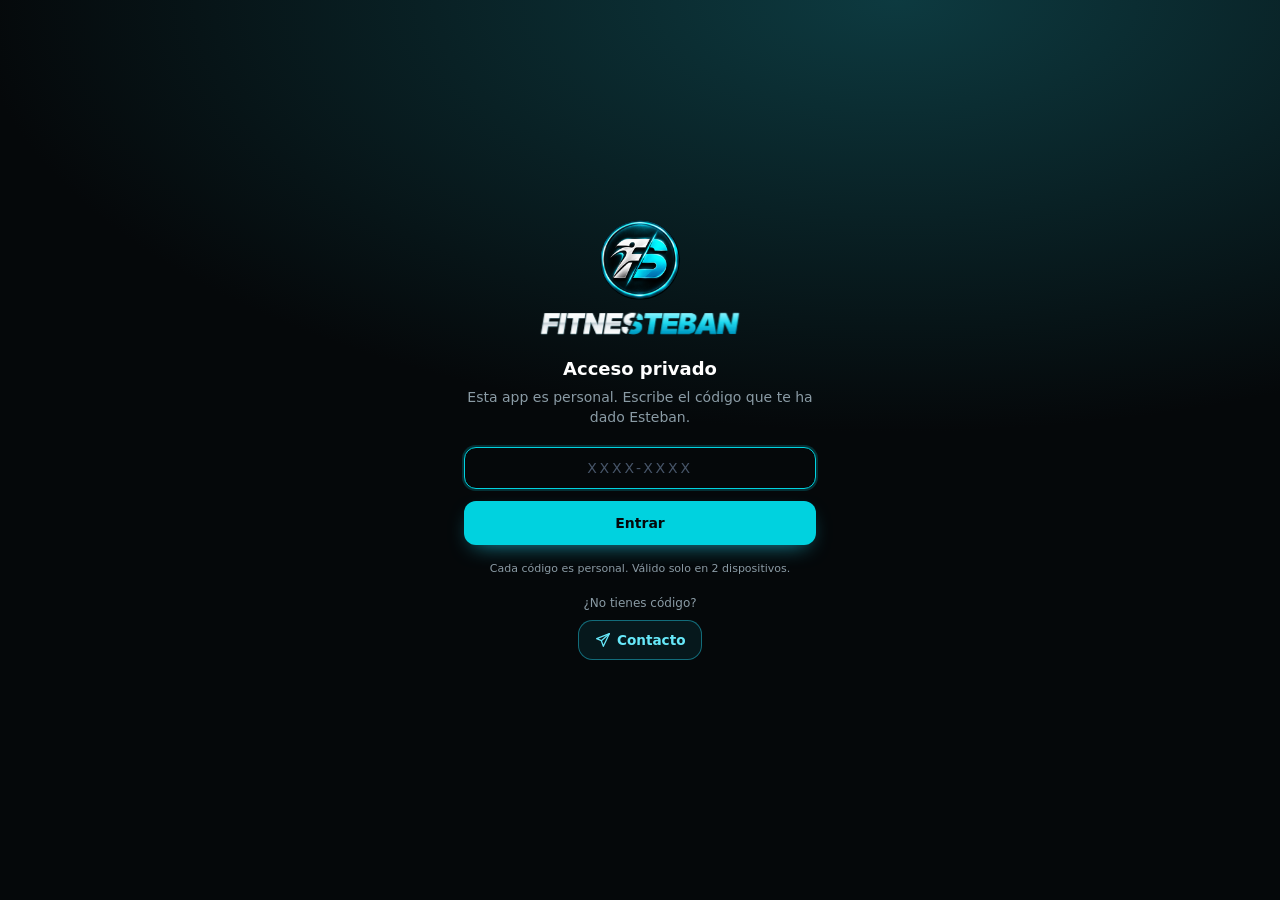
==== commit 1226db44: "Add files via upload" ====
--- a/index.html
+++ b/index.html
@@ -34,7 +34,7 @@
       <div class="hdr-btns flex items-center gap-2 shrink-0">
         <button id="chatBtn" type="button" class="help-btn chat-btn" aria-label="Coach IA"><svg viewBox="0 0 24 24" aria-hidden="true"><defs><linearGradient id="boltG" x1="0" y1="0" x2=".35" y2="1"><stop offset="0" stop-color="#8af4ff"/><stop offset=".5" stop-color="#1fd9ef"/><stop offset="1" stop-color="#0098c2"/></linearGradient></defs><path d="M13.6 1.8 4.6 13.4h6.1l-1.9 8.8 9.6-12.3h-6.3l1.5-8.1z" fill="url(#boltG)" stroke="#bff8ff" stroke-opacity=".55" stroke-width=".6" stroke-linejoin="round"/></svg></button>
         <button id="helpBtn" type="button" class="help-btn" aria-label="Guía de la app">?</button>
-        <a id="mailBtn" class="help-btn grid place-items-center" href="mailto:fitnestebanapp@gmail.com?subject=FITNESTEBAN" aria-label="Escribir a FITNESTEBAN por correo"><svg viewBox="0 0 24 24" width="16" height="16" fill="none" stroke="currentColor" stroke-width="2" stroke-linecap="round" stroke-linejoin="round" aria-hidden="true"><rect x="3" y="5" width="18" height="14" rx="2"/><path d="m3 7 9 6 9-6"/></svg></a>
+        <a id="mailBtn" class="help-btn grid place-items-center" href="https://t.me/fitnesteban?direct" target="_blank" rel="noopener" aria-label="Escribir a Esteban por Telegram"><svg viewBox="0 0 24 24" width="17" height="17" fill="none" stroke="currentColor" stroke-width="2" stroke-linecap="round" stroke-linejoin="round" aria-hidden="true"><path d="M21.5 2.5 2.5 10l7 3 3 8.5z"/><path d="M21.5 2.5 9.5 13"/></svg></a>
         <button id="timerPill" type="button" class="timer-pill" aria-label="Temporizador de descanso">
           <svg viewBox="0 0 24 24" class="w-4 h-4" fill="none" stroke="currentColor" stroke-width="2"><circle cx="12" cy="13" r="8"/><path d="M12 9v4l2.5 2.5M9 2h6"/></svg>
           <span id="timerDisplay" class="font-mono">Descanso</span>
--- a/styles.css
+++ b/styles.css
@@ -1 +1 @@
-*,:after,:before{--tw-border-spacing-x:0;--tw-border-spacing-y:0;--tw-translate-x:0;--tw-translate-y:0;--tw-rotate:0;--tw-skew-x:0;--tw-skew-y:0;--tw-scale-x:1;--tw-scale-y:1;--tw-pan-x: ;--tw-pan-y: ;--tw-pinch-zoom: ;--tw-scroll-snap-strictness:proximity;--tw-gradient-from-position: ;--tw-gradient-via-position: ;--tw-gradient-to-position: ;--tw-ordinal: ;--tw-slashed-zero: ;--tw-numeric-figure: ;--tw-numeric-spacing: ;--tw-numeric-fraction: ;--tw-ring-inset: ;--tw-ring-offset-width:0px;--tw-ring-offset-color:#fff;--tw-ring-color:rgba(59,130,246,.5);--tw-ring-offset-shadow:0 0 #0000;--tw-ring-shadow:0 0 #0000;--tw-shadow:0 0 #0000;--tw-shadow-colored:0 0 #0000;--tw-blur: ;--tw-brightness: ;--tw-contrast: ;--tw-grayscale: ;--tw-hue-rotate: ;--tw-invert: ;--tw-saturate: ;--tw-sepia: ;--tw-drop-shadow: ;--tw-backdrop-blur: ;--tw-backdrop-brightness: ;--tw-backdrop-contrast: ;--tw-backdrop-grayscale: ;--tw-backdrop-hue-rotate: ;--tw-backdrop-invert: ;--tw-backdrop-opacity: ;--tw-backdrop-saturate: ;--tw-backdrop-sepia: ;--tw-contain-size: ;--tw-contain-layout: ;--tw-contain-paint: ;--tw-contain-style: }::backdrop{--tw-border-spacing-x:0;--tw-border-spacing-y:0;--tw-translate-x:0;--tw-translate-y:0;--tw-rotate:0;--tw-skew-x:0;--tw-skew-y:0;--tw-scale-x:1;--tw-scale-y:1;--tw-pan-x: ;--tw-pan-y: ;--tw-pinch-zoom: ;--tw-scroll-snap-strictness:proximity;--tw-gradient-from-position: ;--tw-gradient-via-position: ;--tw-gradient-to-position: ;--tw-ordinal: ;--tw-slashed-zero: ;--tw-numeric-figure: ;--tw-numeric-spacing: ;--tw-numeric-fraction: ;--tw-ring-inset: ;--tw-ring-offset-width:0px;--tw-ring-offset-color:#fff;--tw-ring-color:rgba(59,130,246,.5);--tw-ring-offset-shadow:0 0 #0000;--tw-ring-shadow:0 0 #0000;--tw-shadow:0 0 #0000;--tw-shadow-colored:0 0 #0000;--tw-blur: ;--tw-brightness: ;--tw-contrast: ;--tw-grayscale: ;--tw-hue-rotate: ;--tw-invert: ;--tw-saturate: ;--tw-sepia: ;--tw-drop-shadow: ;--tw-backdrop-blur: ;--tw-backdrop-brightness: ;--tw-backdrop-contrast: ;--tw-backdrop-grayscale: ;--tw-backdrop-hue-rotate: ;--tw-backdrop-invert: ;--tw-backdrop-opacity: ;--tw-backdrop-saturate: ;--tw-backdrop-sepia: ;--tw-contain-size: ;--tw-contain-layout: ;--tw-contain-paint: ;--tw-contain-style: }/*! tailwindcss v3.4.19 | MIT License | https://tailwindcss.com*/*,:after,:before{box-sizing:border-box;border:0 solid #e5e7eb}:after,:before{--tw-content:""}:host,html{line-height:1.5;-webkit-text-size-adjust:100%;-moz-tab-size:4;-o-tab-size:4;tab-size:4;font-family:system-ui,-apple-system,Segoe UI,Roboto,sans-serif;font-feature-settings:normal;font-variation-settings:normal;-webkit-tap-highlight-color:transparent}body{margin:0;line-height:inherit}hr{height:0;color:inherit;border-top-width:1px}abbr:where([title]){-webkit-text-decoration:underline dotted;text-decoration:underline dotted}h1,h2,h3,h4,h5,h6{font-size:inherit;font-weight:inherit}a{color:inherit;text-decoration:inherit}b,strong{font-weight:bolder}code,kbd,pre,samp{font-family:ui-monospace,SFMono-Regular,Menlo,Monaco,Consolas,Liberation Mono,Courier New,monospace;font-feature-settings:normal;font-variation-settings:normal;font-size:1em}small{font-size:80%}sub,sup{font-size:75%;line-height:0;position:relative;vertical-align:baseline}sub{bottom:-.25em}sup{top:-.5em}table{text-indent:0;border-color:inherit;border-collapse:collapse}button,input,optgroup,select,textarea{font-family:inherit;font-feature-settings:inherit;font-variation-settings:inherit;font-size:100%;font-weight:inherit;line-height:inherit;letter-spacing:inherit;color:inherit;margin:0;padding:0}button,select{text-transform:none}button,input:where([type=button]),input:where([type=reset]),input:where([type=submit]){-webkit-appearance:button;background-color:transparent;background-image:none}:-moz-focusring{outline:auto}:-moz-ui-invalid{box-shadow:none}progress{vertical-align:baseline}::-webkit-inner-spin-button,::-webkit-outer-spin-button{height:auto}[type=search]{-webkit-appearance:textfield;outline-offset:-2px}::-webkit-search-decoration{-webkit-appearance:none}::-webkit-file-upload-button{-webkit-appearance:button;font:inherit}summary{display:list-item}blockquote,dd,dl,figure,h1,h2,h3,h4,h5,h6,hr,p,pre{margin:0}fieldset{margin:0}fieldset,legend{padding:0}menu,ol,ul{list-style:none;margin:0;padding:0}dialog{padding:0}textarea{resize:vertical}input::-moz-placeholder,textarea::-moz-placeholder{opacity:1;color:#9ca3af}input::placeholder,textarea::placeholder{opacity:1;color:#9ca3af}[role=button],button{cursor:pointer}:disabled{cursor:default}audio,canvas,embed,iframe,img,object,svg,video{display:block;vertical-align:middle}img,video{max-width:100%;height:auto}[hidden]:where(:not([hidden=until-found])){display:none}.pointer-events-none{pointer-events:none}.visible{visibility:visible}.invisible{visibility:hidden}.fixed{position:fixed}.absolute{position:absolute}.relative{position:relative}.sticky{position:sticky}.inset-0{inset:0}.inset-x-0{left:0;right:0}.bottom-0{bottom:0}.right-2{right:.5rem}.top-0{top:0}.top-16{top:4rem}.top-2{top:.5rem}.z-30{z-index:30}.z-50{z-index:50}.col-span-2{grid-column:span 2/span 2}.-mx-1{margin-left:-.25rem;margin-right:-.25rem}.-mx-4{margin-left:-1rem;margin-right:-1rem}.mx-auto{margin-left:auto;margin-right:auto}.-mt-0\.5{margin-top:-.125rem}.-mt-1{margin-top:-.25rem}.-mt-2{margin-top:-.5rem}.mb-1{margin-bottom:.25rem}.mb-1\.5{margin-bottom:.375rem}.mb-2{margin-bottom:.5rem}.mb-2\.5{margin-bottom:.625rem}.mb-3{margin-bottom:.75rem}.ml-1{margin-left:.25rem}.ml-1\.5{margin-left:.375rem}.ml-2{margin-left:.5rem}.ml-auto{margin-left:auto}.mt-0\.5{margin-top:.125rem}.mt-1{margin-top:.25rem}.mt-1\.5{margin-top:.375rem}.mt-2{margin-top:.5rem}.mt-2\.5{margin-top:.625rem}.mt-3{margin-top:.75rem}.mt-4{margin-top:1rem}.mt-5{margin-top:1.25rem}.mt-6{margin-top:1.5rem}.mt-8{margin-top:2rem}.block{display:block}.flex{display:flex}.inline-flex{display:inline-flex}.grid{display:grid}.contents{display:contents}.hidden{display:none}.h-0\.5{height:.125rem}.h-1\.5{height:.375rem}.h-14{height:3.5rem}.h-2{height:.5rem}.h-20{height:5rem}.h-3{height:.75rem}.h-4{height:1rem}.h-7{height:1.75rem}.h-8{height:2rem}.h-9{height:2.25rem}.h-\[15px\]{height:15px}.h-\[44px\]{height:44px}.h-auto{height:auto}.h-full{height:100%}.h-px{height:1px}.max-h-28{max-height:7rem}.max-h-56{max-height:14rem}.max-h-\[50dvh\]{max-height:50dvh}.min-h-\[18px\]{min-height:18px}.min-h-\[28px\]{min-height:28px}.\!w-auto{width:auto!important}.w-1\.5{width:.375rem}.w-16{width:4rem}.w-2{width:.5rem}.w-20{width:5rem}.w-4{width:1rem}.w-7{width:1.75rem}.w-8{width:2rem}.w-9{width:2.25rem}.w-\[15px\]{width:15px}.w-\[48\%\]{width:48%}.w-full{width:100%}.min-w-0{min-width:0}.max-w-\[190px\]{max-width:190px}.max-w-full{max-width:100%}.max-w-xl{max-width:36rem}.flex-1{flex:1 1 0%}.shrink-0{flex-shrink:0}.grow{flex-grow:1}.-rotate-90{--tw-rotate:-90deg}.-rotate-90,.rotate-180{transform:translate(var(--tw-translate-x),var(--tw-translate-y)) rotate(var(--tw-rotate)) skewX(var(--tw-skew-x)) skewY(var(--tw-skew-y)) scaleX(var(--tw-scale-x)) scaleY(var(--tw-scale-y))}.rotate-180{--tw-rotate:180deg}.scale-75{--tw-scale-x:.75;--tw-scale-y:.75}.scale-75,.transform{transform:translate(var(--tw-translate-x),var(--tw-translate-y)) rotate(var(--tw-rotate)) skewX(var(--tw-skew-x)) skewY(var(--tw-skew-y)) scaleX(var(--tw-scale-x)) scaleY(var(--tw-scale-y))}.cursor-pointer{cursor:pointer}.select-none{-webkit-user-select:none;-moz-user-select:none;user-select:none}.resize-none{resize:none}.resize{resize:both}.list-decimal{list-style-type:decimal}.list-disc{list-style-type:disc}.grid-cols-2{grid-template-columns:repeat(2,minmax(0,1fr))}.grid-cols-3{grid-template-columns:repeat(3,minmax(0,1fr))}.grid-cols-4{grid-template-columns:repeat(4,minmax(0,1fr))}.grid-cols-5{grid-template-columns:repeat(5,minmax(0,1fr))}.grid-cols-7{grid-template-columns:repeat(7,minmax(0,1fr))}.grid-cols-\[1\.4fr_1fr_1fr\]{grid-template-columns:1.4fr 1fr 1fr}.flex-col{flex-direction:column}.flex-wrap{flex-wrap:wrap}.place-items-center{place-items:center}.items-start{align-items:flex-start}.items-end{align-items:flex-end}.items-center{align-items:center}.items-baseline{align-items:baseline}.items-stretch{align-items:stretch}.justify-center{justify-content:center}.justify-between{justify-content:space-between}.gap-0\.5{gap:.125rem}.gap-1{gap:.25rem}.gap-1\.5{gap:.375rem}.gap-2{gap:.5rem}.gap-2\.5{gap:.625rem}.gap-3{gap:.75rem}.gap-4{gap:1rem}.gap-x-2{-moz-column-gap:.5rem;column-gap:.5rem}.gap-x-3{-moz-column-gap:.75rem;column-gap:.75rem}.gap-y-1{row-gap:.25rem}.space-y-1>:not([hidden])~:not([hidden]){--tw-space-y-reverse:0;margin-top:calc(.25rem*(1 - var(--tw-space-y-reverse)));margin-bottom:calc(.25rem*var(--tw-space-y-reverse))}.space-y-1\.5>:not([hidden])~:not([hidden]){--tw-space-y-reverse:0;margin-top:calc(.375rem*(1 - var(--tw-space-y-reverse)));margin-bottom:calc(.375rem*var(--tw-space-y-reverse))}.space-y-2>:not([hidden])~:not([hidden]){--tw-space-y-reverse:0;margin-top:calc(.5rem*(1 - var(--tw-space-y-reverse)));margin-bottom:calc(.5rem*var(--tw-space-y-reverse))}.space-y-2\.5>:not([hidden])~:not([hidden]){--tw-space-y-reverse:0;margin-top:calc(.625rem*(1 - var(--tw-space-y-reverse)));margin-bottom:calc(.625rem*var(--tw-space-y-reverse))}.space-y-3>:not([hidden])~:not([hidden]){--tw-space-y-reverse:0;margin-top:calc(.75rem*(1 - var(--tw-space-y-reverse)));margin-bottom:calc(.75rem*var(--tw-space-y-reverse))}.overflow-hidden{overflow:hidden}.overflow-x-auto{overflow-x:auto}.overflow-y-auto{overflow-y:auto}.truncate{overflow:hidden;text-overflow:ellipsis}.truncate,.whitespace-nowrap{white-space:nowrap}.break-words{overflow-wrap:break-word}.rounded{border-radius:.25rem}.rounded-2xl{border-radius:1rem}.rounded-full{border-radius:9999px}.rounded-lg{border-radius:.5rem}.rounded-xl{border-radius:.75rem}.border{border-width:1px}.border-b{border-bottom-width:1px}.border-t{border-top-width:1px}.border-amber-300\/40{border-color:rgba(252,211,77,.4)}.border-amber-300\/70{border-color:rgba(252,211,77,.7)}.border-amber-400\/60{border-color:rgba(251,191,36,.6)}.border-amber-500\/30{border-color:rgba(245,158,11,.3)}.border-brand{--tw-border-opacity:1;border-color:rgb(0 210 223/var(--tw-border-opacity,1))}.border-brand\/30{border-color:rgba(0,210,223,.3)}.border-brand\/40{border-color:rgba(0,210,223,.4)}.border-brand\/50{border-color:rgba(0,210,223,.5)}.border-emerald-500\/40{border-color:rgba(16,185,129,.4)}.border-emerald-500\/50{border-color:rgba(16,185,129,.5)}.border-line{--tw-border-opacity:1;border-color:rgb(28 42 49/var(--tw-border-opacity,1))}.border-line\/60{border-color:rgba(28,42,49,.6)}.border-rose-500\/40{border-color:rgba(244,63,94,.4)}.bg-amber-300\/10{background-color:rgba(252,211,77,.1)}.bg-amber-400{--tw-bg-opacity:1;background-color:rgb(251 191 36/var(--tw-bg-opacity,1))}.bg-amber-500\/10{background-color:rgba(245,158,11,.1)}.bg-brand{--tw-bg-opacity:1;background-color:rgb(0 210 223/var(--tw-bg-opacity,1))}.bg-brand\/10{background-color:rgba(0,210,223,.1)}.bg-emerald-400{--tw-bg-opacity:1;background-color:rgb(52 211 153/var(--tw-bg-opacity,1))}.bg-emerald-500\/5{background-color:rgba(16,185,129,.05)}.bg-ink{--tw-bg-opacity:1;background-color:rgb(5 8 10/var(--tw-bg-opacity,1))}.bg-ink\/80{background-color:rgba(5,8,10,.8)}.bg-ink\/90{background-color:rgba(5,8,10,.9)}.bg-line{--tw-bg-opacity:1;background-color:rgb(28 42 49/var(--tw-bg-opacity,1))}.bg-panel{--tw-bg-opacity:1;background-color:rgb(12 19 23/var(--tw-bg-opacity,1))}.bg-panel\/95{background-color:rgba(12,19,23,.95)}.bg-rose-500{--tw-bg-opacity:1;background-color:rgb(244 63 94/var(--tw-bg-opacity,1))}.bg-transparent{background-color:transparent}.bg-white\/10{background-color:hsla(0,0%,100%,.1)}.object-cover{-o-object-fit:cover;object-fit:cover}.\!p-0{padding:0!important}.p-0{padding:0}.p-2{padding:.5rem}.p-2\.5{padding:.625rem}.p-3{padding:.75rem}.p-4{padding:1rem}.p-6{padding:1.5rem}.\!px-3{padding-left:.75rem!important;padding-right:.75rem!important}.\!py-2{padding-top:.5rem!important;padding-bottom:.5rem!important}.px-1{padding-left:.25rem;padding-right:.25rem}.px-1\.5{padding-left:.375rem;padding-right:.375rem}.px-2{padding-left:.5rem;padding-right:.5rem}.px-2\.5{padding-left:.625rem;padding-right:.625rem}.px-3{padding-left:.75rem;padding-right:.75rem}.px-4{padding-left:1rem;padding-right:1rem}.py-0\.5{padding-top:.125rem;padding-bottom:.125rem}.py-1{padding-top:.25rem;padding-bottom:.25rem}.py-1\.5{padding-top:.375rem;padding-bottom:.375rem}.py-10{padding-top:2.5rem;padding-bottom:2.5rem}.py-2{padding-top:.5rem;padding-bottom:.5rem}.py-2\.5{padding-top:.625rem;padding-bottom:.625rem}.py-3{padding-top:.75rem;padding-bottom:.75rem}.py-3\.5{padding-top:.875rem;padding-bottom:.875rem}.py-4{padding-top:1rem;padding-bottom:1rem}.py-6{padding-top:1.5rem;padding-bottom:1.5rem}.py-px{padding-top:1px;padding-bottom:1px}.pb-1{padding-bottom:.25rem}.pb-2{padding-bottom:.5rem}.pb-3{padding-bottom:.75rem}.pb-36{padding-bottom:9rem}.pl-2\.5{padding-left:.625rem}.pl-3{padding-left:.75rem}.pl-4{padding-left:1rem}.pl-5{padding-left:1.25rem}.pr-1\.5{padding-right:.375rem}.pr-3{padding-right:.75rem}.pt-0\.5{padding-top:.125rem}.pt-1{padding-top:.25rem}.pt-3{padding-top:.75rem}.pt-4{padding-top:1rem}.text-left{text-align:left}.text-center{text-align:center}.text-right{text-align:right}.align-middle{vertical-align:middle}.font-mono{font-family:ui-monospace,SFMono-Regular,Menlo,Monaco,Consolas,Liberation Mono,Courier New,monospace}.text-2xl{font-size:1.5rem;line-height:2rem}.text-3xl{font-size:1.875rem;line-height:2.25rem}.text-4xl{font-size:2.25rem;line-height:2.5rem}.text-\[10px\]{font-size:10px}.text-\[11px\]{font-size:11px}.text-\[12px\]{font-size:12px}.text-\[13px\]{font-size:13px}.text-\[14px\]{font-size:14px}.text-\[15px\]{font-size:15px}.text-\[17px\]{font-size:17px}.text-\[19px\]{font-size:19px}.text-\[21px\]{font-size:21px}.text-\[9px\]{font-size:9px}.text-base{font-size:1rem;line-height:1.5rem}.text-lg{font-size:1.125rem;line-height:1.75rem}.text-sm{font-size:.875rem;line-height:1.25rem}.text-xl{font-size:1.25rem;line-height:1.75rem}.text-xs{font-size:.75rem;line-height:1rem}.font-black{font-weight:900}.font-bold{font-weight:700}.font-extrabold{font-weight:800}.font-normal{font-weight:400}.font-semibold{font-weight:600}.uppercase{text-transform:uppercase}.capitalize{text-transform:capitalize}.normal-case{text-transform:none}.italic{font-style:italic}.tabular-nums{--tw-numeric-spacing:tabular-nums;font-variant-numeric:var(--tw-ordinal) var(--tw-slashed-zero) var(--tw-numeric-figure) var(--tw-numeric-spacing) var(--tw-numeric-fraction)}.leading-none{line-height:1}.leading-relaxed{line-height:1.625}.leading-snug{line-height:1.375}.leading-tight{line-height:1.25}.tracking-\[\.15em\]{letter-spacing:.15em}.tracking-\[\.2em\]{letter-spacing:.2em}.tracking-\[0\.5em\]{letter-spacing:.5em}.tracking-wider{letter-spacing:.05em}.text-amber-100{--tw-text-opacity:1;color:rgb(254 243 199/var(--tw-text-opacity,1))}.text-amber-200{--tw-text-opacity:1;color:rgb(253 230 138/var(--tw-text-opacity,1))}.text-amber-200\/90{color:hsla(48,97%,77%,.9)}.text-amber-300{--tw-text-opacity:1;color:rgb(252 211 77/var(--tw-text-opacity,1))}.text-brand{--tw-text-opacity:1;color:rgb(0 210 223/var(--tw-text-opacity,1))}.text-cyan-100{--tw-text-opacity:1;color:rgb(207 250 254/var(--tw-text-opacity,1))}.text-emerald-200{--tw-text-opacity:1;color:rgb(167 243 208/var(--tw-text-opacity,1))}.text-emerald-300{--tw-text-opacity:1;color:rgb(110 231 183/var(--tw-text-opacity,1))}.text-ink{--tw-text-opacity:1;color:rgb(5 8 10/var(--tw-text-opacity,1))}.text-mute{--tw-text-opacity:1;color:rgb(138 155 165/var(--tw-text-opacity,1))}.text-rose-300{--tw-text-opacity:1;color:rgb(253 164 175/var(--tw-text-opacity,1))}.text-slate-300{--tw-text-opacity:1;color:rgb(203 213 225/var(--tw-text-opacity,1))}.text-white{--tw-text-opacity:1;color:rgb(255 255 255/var(--tw-text-opacity,1))}.underline{text-decoration-line:underline}.line-through{text-decoration-line:line-through}.decoration-slate-500{text-decoration-color:#64748b}.antialiased{-webkit-font-smoothing:antialiased;-moz-osx-font-smoothing:grayscale}.opacity-25{opacity:.25}.opacity-30{opacity:.3}.opacity-60{opacity:.6}.opacity-70{opacity:.7}.opacity-80{opacity:.8}.opacity-90{opacity:.9}.grayscale{--tw-grayscale:grayscale(100%)}.filter,.grayscale{filter:var(--tw-blur) var(--tw-brightness) var(--tw-contrast) var(--tw-grayscale) var(--tw-hue-rotate) var(--tw-invert) var(--tw-saturate) var(--tw-sepia) var(--tw-drop-shadow)}.backdrop-blur{--tw-backdrop-blur:blur(8px);-webkit-backdrop-filter:var(--tw-backdrop-blur) var(--tw-backdrop-brightness) var(--tw-backdrop-contrast) var(--tw-backdrop-grayscale) var(--tw-backdrop-hue-rotate) var(--tw-backdrop-invert) var(--tw-backdrop-opacity) var(--tw-backdrop-saturate) var(--tw-backdrop-sepia);backdrop-filter:var(--tw-backdrop-blur) var(--tw-backdrop-brightness) var(--tw-backdrop-contrast) var(--tw-backdrop-grayscale) var(--tw-backdrop-hue-rotate) var(--tw-backdrop-invert) var(--tw-backdrop-opacity) var(--tw-backdrop-saturate) var(--tw-backdrop-sepia)}.transition{transition-property:color,background-color,border-color,text-decoration-color,fill,stroke,opacity,box-shadow,transform,filter,-webkit-backdrop-filter;transition-property:color,background-color,border-color,text-decoration-color,fill,stroke,opacity,box-shadow,transform,filter,backdrop-filter;transition-property:color,background-color,border-color,text-decoration-color,fill,stroke,opacity,box-shadow,transform,filter,backdrop-filter,-webkit-backdrop-filter;transition-timing-function:cubic-bezier(.4,0,.2,1);transition-duration:.15s}.transition-\[width\]{transition-property:width;transition-timing-function:cubic-bezier(.4,0,.2,1);transition-duration:.15s}.duration-200{transition-duration:.2s}.ease-in{transition-timing-function:cubic-bezier(.4,0,1,1)}.ease-out{transition-timing-function:cubic-bezier(0,0,.2,1)}html{-webkit-tap-highlight-color:transparent;background:#05080a;color-scheme:dark}body,html{overflow-x:clip}.swipe-peek{position:fixed;left:0;right:0;bottom:0;z-index:20;overflow:hidden;background:#05080a;pointer-events:none;will-change:transform}body{min-height:100dvh;overscroll-behavior-y:contain}.pt-safe{padding-top:env(safe-area-inset-top)}.pb-safe{padding-bottom:env(safe-area-inset-bottom)}.card{border-radius:1rem;border-width:1px;--tw-border-opacity:1;border-color:rgb(28 42 49/var(--tw-border-opacity,1));--tw-bg-opacity:1;background-color:rgb(12 19 23/var(--tw-bg-opacity,1))}.section-title{font-size:.75rem;line-height:1rem;font-weight:700;text-transform:uppercase;letter-spacing:.05em;--tw-text-opacity:1;color:rgb(0 210 223/var(--tw-text-opacity,1))}.lbl{display:block;font-size:11px;font-weight:600;--tw-text-opacity:1;color:rgb(138 155 165/var(--tw-text-opacity,1))}.field{width:100%;border-radius:.75rem;border-width:1px;--tw-border-opacity:1;border-color:rgb(28 42 49/var(--tw-border-opacity,1));--tw-bg-opacity:1;background-color:rgb(5 8 10/var(--tw-bg-opacity,1));padding:.625rem .75rem;font-size:.875rem;line-height:1.25rem;font-weight:600;--tw-text-opacity:1;color:rgb(255 255 255/var(--tw-text-opacity,1));outline:2px solid transparent;outline-offset:2px;transition-property:color,background-color,border-color,text-decoration-color,fill,stroke,opacity,box-shadow,transform,filter,-webkit-backdrop-filter;transition-property:color,background-color,border-color,text-decoration-color,fill,stroke,opacity,box-shadow,transform,filter,backdrop-filter;transition-property:color,background-color,border-color,text-decoration-color,fill,stroke,opacity,box-shadow,transform,filter,backdrop-filter,-webkit-backdrop-filter;transition-timing-function:cubic-bezier(.4,0,.2,1);transition-duration:.15s}.field:focus{--tw-border-opacity:1;border-color:rgb(0 210 223/var(--tw-border-opacity,1));--tw-ring-offset-shadow:var(--tw-ring-inset) 0 0 0 var(--tw-ring-offset-width) var(--tw-ring-offset-color);--tw-ring-shadow:var(--tw-ring-inset) 0 0 0 calc(2px + var(--tw-ring-offset-width)) var(--tw-ring-color);box-shadow:var(--tw-ring-offset-shadow),var(--tw-ring-shadow),var(--tw-shadow,0 0 #0000);--tw-ring-color:rgba(0,210,223,.2)}.field::-moz-placeholder{font-weight:400;--tw-text-opacity:1;color:rgb(71 85 105/var(--tw-text-opacity,1))}.field::placeholder{font-weight:400;--tw-text-opacity:1;color:rgb(71 85 105/var(--tw-text-opacity,1))}select.field{-webkit-appearance:none;-moz-appearance:none;appearance:none}.btn-primary{display:inline-flex;align-items:center;justify-content:center;gap:.5rem;border-radius:.75rem;--tw-bg-opacity:1;background-color:rgb(0 210 223/var(--tw-bg-opacity,1));padding:.75rem 1rem;font-size:.875rem;line-height:1.25rem;font-weight:800;--tw-text-opacity:1;color:rgb(5 8 10/var(--tw-text-opacity,1));transition-property:color,background-color,border-color,text-decoration-color,fill,stroke,opacity,box-shadow,transform,filter,-webkit-backdrop-filter;transition-property:color,background-color,border-color,text-decoration-color,fill,stroke,opacity,box-shadow,transform,filter,backdrop-filter;transition-property:color,background-color,border-color,text-decoration-color,fill,stroke,opacity,box-shadow,transform,filter,backdrop-filter,-webkit-backdrop-filter;transition-timing-function:cubic-bezier(.4,0,.2,1);transition-duration:.15s}.btn-primary:active{--tw-scale-x:.98;--tw-scale-y:.98;transform:translate(var(--tw-translate-x),var(--tw-translate-y)) rotate(var(--tw-rotate)) skewX(var(--tw-skew-x)) skewY(var(--tw-skew-y)) scaleX(var(--tw-scale-x)) scaleY(var(--tw-scale-y))}.btn-primary:disabled{opacity:.6}.btn-ghost{border-radius:.75rem;border-width:1px;--tw-border-opacity:1;border-color:rgb(28 42 49/var(--tw-border-opacity,1));--tw-bg-opacity:1;background-color:rgb(5 8 10/var(--tw-bg-opacity,1));padding:.75rem;font-size:.875rem;line-height:1.25rem;font-weight:700;--tw-text-opacity:1;color:rgb(255 255 255/var(--tw-text-opacity,1));transition-property:color,background-color,border-color,text-decoration-color,fill,stroke,opacity,box-shadow,transform,filter,-webkit-backdrop-filter;transition-property:color,background-color,border-color,text-decoration-color,fill,stroke,opacity,box-shadow,transform,filter,backdrop-filter;transition-property:color,background-color,border-color,text-decoration-color,fill,stroke,opacity,box-shadow,transform,filter,backdrop-filter,-webkit-backdrop-filter;transition-timing-function:cubic-bezier(.4,0,.2,1);transition-duration:.15s}.btn-ghost:active{--tw-bg-opacity:1;background-color:rgb(12 19 23/var(--tw-bg-opacity,1))}.btn-danger{border-radius:.75rem;border-width:1px;border-color:rgba(244,63,94,.4);background-color:rgba(244,63,94,.1);padding:.75rem;color:rgb(253 164 175/var(--tw-text-opacity,1))}.btn-danger,.btn-dashed{font-size:.875rem;line-height:1.25rem;font-weight:700;--tw-text-opacity:1}.btn-dashed{border-radius:1rem;border:1px dashed rgba(0,210,223,.4);background-color:rgba(0,210,223,.05);padding-top:.875rem;padding-bottom:.875rem;color:rgb(0 210 223/var(--tw-text-opacity,1))}.btn-dashed:active{background-color:rgba(0,210,223,.1)}.btn-save{border-radius:1rem;background-image:linear-gradient(to right,var(--tw-gradient-stops));--tw-gradient-from:#00d2df var(--tw-gradient-from-position);--tw-gradient-to:rgba(0,210,223,0) var(--tw-gradient-to-position);--tw-gradient-stops:var(--tw-gradient-from),var(--tw-gradient-to);--tw-gradient-to:#34d399 var(--tw-gradient-to-position);padding-top:1rem;padding-bottom:1rem;font-size:1rem;line-height:1.5rem;font-weight:900;text-transform:uppercase;letter-spacing:.025em;--tw-text-opacity:1;color:rgb(5 8 10/var(--tw-text-opacity,1));--tw-shadow:0 10px 15px -3px rgba(0,0,0,.1),0 4px 6px -4px rgba(0,0,0,.1);--tw-shadow-colored:0 10px 15px -3px var(--tw-shadow-color),0 4px 6px -4px var(--tw-shadow-color);box-shadow:var(--tw-ring-offset-shadow,0 0 #0000),var(--tw-ring-shadow,0 0 #0000),var(--tw-shadow);--tw-shadow-color:rgba(0,210,223,.2);--tw-shadow:var(--tw-shadow-colored);transition-property:color,background-color,border-color,text-decoration-color,fill,stroke,opacity,box-shadow,transform,filter,-webkit-backdrop-filter;transition-property:color,background-color,border-color,text-decoration-color,fill,stroke,opacity,box-shadow,transform,filter,backdrop-filter;transition-property:color,background-color,border-color,text-decoration-color,fill,stroke,opacity,box-shadow,transform,filter,backdrop-filter,-webkit-backdrop-filter;transition-timing-function:cubic-bezier(.4,0,.2,1);transition-duration:.15s}.btn-save:active{--tw-scale-x:.99;--tw-scale-y:.99;transform:translate(var(--tw-translate-x),var(--tw-translate-y)) rotate(var(--tw-rotate)) skewX(var(--tw-skew-x)) skewY(var(--tw-skew-y)) scaleX(var(--tw-scale-x)) scaleY(var(--tw-scale-y))}.btn-banner{border-radius:.5rem;border-width:1px;--tw-border-opacity:1;border-color:rgb(0 210 223/var(--tw-border-opacity,1));background-color:rgba(0,210,223,.15);padding:.375rem .75rem;font-size:.75rem;line-height:1rem;font-weight:800;--tw-text-opacity:1;color:rgb(0 210 223/var(--tw-text-opacity,1))}.btn-banner-warn{--tw-border-opacity:1;border-color:rgb(252 211 77/var(--tw-border-opacity,1));background-color:rgba(252,211,77,.15);--tw-text-opacity:1;color:rgb(253 230 138/var(--tw-text-opacity,1))}.btn-mini{border-radius:.5rem;border-width:1px;border-color:rgb(28 42 49/var(--tw-border-opacity,1));padding:.375rem .75rem;font-size:.75rem;line-height:1rem;font-weight:700}.btn-mini,.iconbtn{--tw-border-opacity:1;--tw-bg-opacity:1;background-color:rgb(5 8 10/var(--tw-bg-opacity,1))}.iconbtn{display:inline-flex;height:2.25rem;width:2.25rem;align-items:center;justify-content:center;border-radius:.75rem;border-width:1px;border-color:rgb(28 42 49/var(--tw-border-opacity,1));font-size:1rem;line-height:1.5rem;--tw-text-opacity:1;color:rgb(255 255 255/var(--tw-text-opacity,1))}.iconbtn:active{--tw-bg-opacity:1;background-color:rgb(12 19 23/var(--tw-bg-opacity,1))}.iconbtn-sm{height:1.75rem;width:1.75rem;border-radius:.5rem;font-size:.75rem;line-height:1rem;--tw-text-opacity:1;color:rgb(138 155 165/var(--tw-text-opacity,1))}.chips-row{display:flex;gap:.5rem;overflow-x:auto;padding-bottom:.25rem;scrollbar-width:none}.chips-row::-webkit-scrollbar{display:none}.chip{display:inline-flex;flex-shrink:0;align-items:center;gap:.375rem;border-radius:9999px;border-width:1px;--tw-border-opacity:1;border-color:rgb(28 42 49/var(--tw-border-opacity,1));--tw-bg-opacity:1;background-color:rgb(12 19 23/var(--tw-bg-opacity,1));padding:.5rem 1rem;font-size:.75rem;line-height:1rem;font-weight:800;letter-spacing:.025em;--tw-text-opacity:1;color:rgb(203 213 225/var(--tw-text-opacity,1))}.chip-sm{padding:.375rem .75rem;font-weight:600}.meal-chip{flex:1 1 auto;justify-content:center;padding-left:.4rem;padding-right:.4rem;min-width:0}@media (max-width:370px){.meal-chip{font-size:11px;padding-left:.25rem;padding-right:.25rem;letter-spacing:0}}.chip-on{--tw-border-opacity:1;border-color:rgb(0 210 223/var(--tw-border-opacity,1));--tw-bg-opacity:1;background-color:rgb(0 210 223/var(--tw-bg-opacity,1));--tw-text-opacity:1;color:rgb(5 8 10/var(--tw-text-opacity,1))}.chip-add{border-style:dashed;--tw-text-opacity:1;color:rgb(0 210 223/var(--tw-text-opacity,1))}.dot{display:inline-block;height:.375rem;width:.375rem;border-radius:9999px;--tw-bg-opacity:1;background-color:rgb(0 210 223/var(--tw-bg-opacity,1))}.chip-on .dot{--tw-bg-opacity:1;background-color:rgb(5 8 10/var(--tw-bg-opacity,1))}.prog{flex-shrink:0;border-radius:.5rem;border-width:1px;--tw-border-opacity:1;border-color:rgb(28 42 49/var(--tw-border-opacity,1));padding:.375rem .75rem;font-size:11px;font-weight:800;letter-spacing:.05em;--tw-text-opacity:1;color:rgb(138 155 165/var(--tw-text-opacity,1))}.prog-on{border-color:rgba(0,210,223,.6);background-color:rgba(0,210,223,.1);--tw-text-opacity:1;color:rgb(0 210 223/var(--tw-text-opacity,1))}.prog-add{border-style:dashed}.prog-ind{position:absolute;left:0;border-radius:.5rem;border:1px solid rgba(0,210,223,.6);background:rgba(0,210,223,.1);box-shadow:0 0 14px rgba(0,210,223,.25);pointer-events:none;will-change:transform,width}.prog.prog-ghost{border-color:#1c2a31;background:transparent;color:#8a9ba5;transition:color .15s}.prog.prog-lit{color:#00d2df;transition:color .15s}.cardio-type{display:flex;flex-direction:column;align-items:center;gap:.25rem;border-radius:1rem;border-width:1px;--tw-border-opacity:1;border-color:rgb(28 42 49/var(--tw-border-opacity,1));--tw-bg-opacity:1;background-color:rgb(5 8 10/var(--tw-bg-opacity,1));padding-top:.75rem;padding-bottom:.75rem;font-size:.875rem;line-height:1.25rem;font-weight:800;--tw-text-opacity:1;color:rgb(203 213 225/var(--tw-text-opacity,1))}.cardio-type-on{--tw-border-opacity:1;border-color:rgb(251 191 36/var(--tw-border-opacity,1));background-color:rgba(251,191,36,.1);--tw-text-opacity:1;color:rgb(253 230 138/var(--tw-text-opacity,1))}.btn-video{flex-shrink:0;border-radius:.5rem;border-width:1px;border-color:rgba(244,63,94,.4);background-color:rgba(244,63,94,.1);padding:.25rem .625rem;font-size:11px;font-weight:800;--tw-text-opacity:1;color:rgb(254 205 211/var(--tw-text-opacity,1))}.sets-toggle{margin-top:.75rem;display:flex;width:100%;align-items:center;justify-content:space-between;gap:.5rem;border-radius:.75rem;border-width:1px;--tw-border-opacity:1;border-color:rgb(28 42 49/var(--tw-border-opacity,1));--tw-bg-opacity:1;background-color:rgb(5 8 10/var(--tw-bg-opacity,1));padding:.625rem .75rem;font-size:.75rem;line-height:1rem}.sets-toggle-open{border-color:rgba(0,210,223,.4)}.sets-toggle-done{border-color:rgba(16,185,129,.5);background-color:rgba(16,185,129,.1)}.tri{display:inline-block;width:0;height:0;border-left:6px solid transparent;border-right:6px solid transparent;border-top:8px solid;opacity:.8;transition:transform .2s;flex-shrink:0}.sets-toggle-open .tri,details[open]>summary .tri{transform:rotate(180deg)}.portions{border-radius:.75rem;border-width:1px;--tw-border-opacity:1;border-color:rgb(28 42 49/var(--tw-border-opacity,1));background-color:rgba(5,8,10,.6);padding:.625rem}.portion{border-radius:.5rem;border-width:1px;--tw-border-opacity:1;border-color:rgb(28 42 49/var(--tw-border-opacity,1));--tw-bg-opacity:1;background-color:rgb(12 19 23/var(--tw-bg-opacity,1));padding:.5rem .625rem}.seg{display:grid;grid-template-columns:repeat(4,minmax(0,1fr));gap:.25rem}.seg-btn{display:flex;flex-direction:column;align-items:center;justify-content:center;border-radius:.375rem;border-width:1px;--tw-border-opacity:1;border-color:rgb(28 42 49/var(--tw-border-opacity,1));--tw-bg-opacity:1;background-color:rgb(5 8 10/var(--tw-bg-opacity,1));padding-top:.25rem;padding-bottom:.25rem;font-size:11px;font-weight:800;line-height:1.25;--tw-text-opacity:1;color:rgb(203 213 225/var(--tw-text-opacity,1))}.seg-btn span{font-size:9px;font-weight:600;--tw-text-opacity:1;color:rgb(138 155 165/var(--tw-text-opacity,1))}.seg-on{--tw-border-opacity:1;border-color:rgb(0 210 223/var(--tw-border-opacity,1));background-color:rgba(0,210,223,.15);--tw-text-opacity:1;color:rgb(0 210 223/var(--tw-text-opacity,1))}.seg-on span{color:rgba(0,210,223,.8)}.seg-input{flex-direction:row;gap:.125rem;padding-left:.25rem;padding-right:.25rem}.seg-input input{width:100%;min-width:0;background-color:transparent;text-align:center;font-size:.75rem;line-height:1rem;font-weight:800;--tw-text-opacity:1;color:rgb(0 210 223/var(--tw-text-opacity,1));outline:2px solid transparent;outline-offset:2px}.cal-day{display:flex;height:44px;flex-direction:column;align-items:center;justify-content:center;gap:.125rem;border-radius:.5rem;border-width:1px;border-color:transparent;--tw-bg-opacity:1;background-color:rgb(5 8 10/var(--tw-bg-opacity,1))}.cal-today{--tw-border-opacity:1;border-color:rgb(28 42 49/var(--tw-border-opacity,1))}.cal-sel{--tw-border-opacity:1;border-color:rgb(0 210 223/var(--tw-border-opacity,1));background-color:rgba(0,210,223,.1)}.ring-anim{animation:ringin .8s cubic-bezier(.2,.7,.3,1) both}.swipe-peek .ring-anim{animation-play-state:paused}@keyframes ringin{0%{stroke-dashoffset:var(--full)}}@media (prefers-reduced-motion:reduce){.ring-anim{animation:none}}.wip-bar{display:flex;width:100%;align-items:center;justify-content:space-between;gap:.5rem;border-radius:.5rem;border-width:1px;border-color:rgba(245,158,11,.4);background-color:rgba(245,158,11,.1);padding:.375rem .625rem;font-size:11px;--tw-text-opacity:1;color:rgb(252 211 77/var(--tw-text-opacity,1))}.wip-dot{height:.5rem;width:.5rem;flex-shrink:0;border-radius:9999px;--tw-bg-opacity:1;background-color:rgb(251 191 36/var(--tw-bg-opacity,1));animation:wippulse 1.6s ease-in-out infinite}@keyframes wippulse{50%{opacity:.35}}.kbox{min-width:0;border-radius:.75rem;border-width:1px;--tw-border-opacity:1;border-color:rgb(28 42 49/var(--tw-border-opacity,1));--tw-bg-opacity:1;background-color:rgb(5 8 10/var(--tw-bg-opacity,1));padding:.5rem .125rem}.kbox-l{overflow:hidden;text-overflow:ellipsis;white-space:nowrap;font-size:9.5px;font-weight:700;text-transform:uppercase;--tw-text-opacity:1;color:rgb(138 155 165/var(--tw-text-opacity,1))}.kbox-v{font-size:15px;font-weight:900}.kbox-net{border-color:rgba(251,191,36,.4)}.btn-abandon{width:33.333333%;flex-shrink:0;border-radius:1rem;border-width:1px;border-color:rgba(244,63,94,.5);background-color:transparent;padding-top:1rem;padding-bottom:1rem;font-size:.875rem;line-height:1.25rem;font-weight:700;--tw-text-opacity:1;color:rgb(253 164 175/var(--tw-text-opacity,1))}.btn-abandon:active{background-color:rgba(244,63,94,.1)}.flash{animation:flashrow 1.5s ease-out}@keyframes flashrow{0%,35%{box-shadow:0 0 0 2px #00d2df;background-color:rgba(0,210,223,.12)}to{box-shadow:0 0 0 0 transparent}}.chat-chip{border-radius:1rem;border-width:1px;--tw-border-opacity:1;border-color:rgb(28 42 49/var(--tw-border-opacity,1));background-color:rgba(5,8,10,.6);padding:.75rem 1rem;text-align:left;font-size:.875rem;line-height:1.25rem;--tw-text-opacity:1;color:rgb(226 232 240/var(--tw-text-opacity,1))}.chat-chip:active{border-color:rgba(0,210,223,.5);background-color:rgba(0,210,223,.1)}.chat-me{margin-left:auto;max-width:85%;white-space:pre-wrap;border-radius:1rem;border-bottom-right-radius:.375rem;border-width:1px;border-color:rgba(0,210,223,.3);background-color:rgba(0,210,223,.15);padding:.5rem .875rem;--tw-text-opacity:1;color:rgb(255 255 255/var(--tw-text-opacity,1))}.chat-ai,.chat-me{width:-moz-fit-content;width:fit-content;overflow-wrap:break-word;font-size:.875rem;line-height:1.25rem}.chat-ai{margin-right:auto;max-width:92%;border-radius:1rem;border-bottom-left-radius:.375rem;border-width:1px;--tw-border-opacity:1;border-color:rgb(28 42 49/var(--tw-border-opacity,1));background-color:hsla(0,0%,100%,.05);padding:.625rem .875rem;line-height:1.625;--tw-text-opacity:1;color:rgb(226 232 240/var(--tw-text-opacity,1))}.chat-ai p+p,.chat-ai p+ul,.chat-ai ul+p{margin-top:.45rem}.chat-ai b{--tw-text-opacity:1;color:rgb(255 255 255/var(--tw-text-opacity,1))}.chat-ul{margin-top:.25rem;list-style-type:disc}.chat-ul>:not([hidden])~:not([hidden]){--tw-space-y-reverse:0;margin-top:calc(.25rem*(1 - var(--tw-space-y-reverse)));margin-bottom:calc(.25rem*var(--tw-space-y-reverse))}.chat-ul{padding-left:1.25rem}.chat-meal{margin-top:.5rem;display:flex;width:100%;flex-direction:column;align-items:flex-start;gap:.125rem;border-radius:.75rem;border-width:1px;border-color:rgba(0,210,223,.5);background-color:rgba(0,210,223,.1);padding:.5rem .75rem;text-align:left;font-size:.875rem;line-height:1.25rem;font-weight:700;--tw-text-opacity:1;color:rgb(0 210 223/var(--tw-text-opacity,1))}.chat-meal:active{background-color:rgba(0,210,223,.2)}.chat-err{border-color:rgba(244,63,94,.4);--tw-text-opacity:1;color:rgb(254 205 211/var(--tw-text-opacity,1))}.chat-typing{display:flex;gap:.25rem;padding-top:.875rem;padding-bottom:.875rem}.chat-typing span{height:.375rem;width:.375rem;border-radius:9999px;--tw-bg-opacity:1;background-color:rgb(138 155 165/var(--tw-bg-opacity,1));animation:chatdot 1s ease-in-out infinite}.chat-typing span:nth-child(2){animation-delay:.15s}.chat-typing span:nth-child(3){animation-delay:.3s}@keyframes chatdot{0%,80%,to{opacity:.3;transform:translateY(0)}40%{opacity:1;transform:translateY(-3px)}}.chat-btn{display:flex;align-items:center;justify-content:center}.chat-btn svg{width:19px;height:19px;filter:drop-shadow(0 0 3px rgba(0,210,223,.45))}@media (max-width:380px){.timer-pill.timer-ready svg,.timer-pill.timer-run svg{display:none}}.today-card{margin-top:.25rem;display:flex;width:100%;align-items:center;gap:.75rem;border-radius:1rem;border-width:1px;border-color:rgba(0,210,223,.5);background-color:rgba(0,210,223,.1);padding:.75rem 1rem}.today-card:active{background-color:rgba(0,210,223,.2)}.today-card{box-shadow:0 0 18px rgba(0,210,223,.12)}.today-done{border-color:rgba(16,185,129,.4);background-color:rgba(16,185,129,.1);box-shadow:none}.reto-ready{border-color:rgba(0,210,223,.5)}.reto-card{display:flex;width:100%;align-items:center;gap:.75rem;border-radius:1rem;border-width:1px;--tw-border-opacity:1;border-color:rgb(28 42 49/var(--tw-border-opacity,1));--tw-bg-opacity:1;background-color:rgb(5 8 10/var(--tw-bg-opacity,1));padding:.75rem}.reto-card:active{border-color:rgba(0,210,223,.5)}.reto-ic{display:flex;height:2.5rem;width:2.5rem;flex-shrink:0;align-items:center;justify-content:center;border-radius:.75rem;border-width:1px;--tw-border-opacity:1;border-color:rgb(28 42 49/var(--tw-border-opacity,1));--tw-bg-opacity:1;background-color:rgb(12 19 23/var(--tw-bg-opacity,1));font-size:1.5rem;line-height:2rem}.reto-bar{height:.375rem;overflow:hidden;background-color:hsla(0,0%,100%,.1)}.reto-bar,.reto-bar>span{display:block;border-radius:9999px}.reto-bar>span{height:100%;--tw-bg-opacity:1;background-color:rgb(0 210 223/var(--tw-bg-opacity,1))}.feel-btn{display:flex;flex-direction:column;align-items:center;gap:.25rem;border-radius:1rem;border-width:1px;--tw-border-opacity:1;border-color:rgb(28 42 49/var(--tw-border-opacity,1));--tw-bg-opacity:1;background-color:rgb(5 8 10/var(--tw-bg-opacity,1));padding-top:.75rem;padding-bottom:.75rem;font-size:11px;font-weight:700;--tw-text-opacity:1;color:rgb(226 232 240/var(--tw-text-opacity,1))}.feel-btn:active{--tw-border-opacity:1;border-color:rgb(0 210 223/var(--tw-border-opacity,1));background-color:rgba(0,210,223,.1)}.lock-screen{position:fixed;inset:0;z-index:45;background:radial-gradient(120% 80% at 70% 0,#0d3a40 0,#05080a 60%);display:flex;align-items:center;justify-content:center;padding:1.5rem;overflow-y:auto}.lock-box{width:100%;max-width:22rem}.copy-set{margin-left:2.25rem;margin-top:-.125rem;margin-bottom:.125rem;display:block;font-size:11px;--tw-text-opacity:1;color:rgb(138 155 165/var(--tw-text-opacity,1));text-decoration-line:underline;text-decoration-style:dotted;text-underline-offset:2px}.copy-set:active{--tw-text-opacity:1;color:rgb(0 210 223/var(--tw-text-opacity,1))}.setrow{display:flex;align-items:center;gap:.5rem;border-radius:.75rem;border-width:1px;--tw-border-opacity:1;border-color:rgb(28 42 49/var(--tw-border-opacity,1));background-color:rgba(5,8,10,.7);padding:.375rem .375rem .375rem .625rem;transition-property:color,background-color,border-color,text-decoration-color,fill,stroke,opacity,box-shadow,transform,filter,-webkit-backdrop-filter;transition-property:color,background-color,border-color,text-decoration-color,fill,stroke,opacity,box-shadow,transform,filter,backdrop-filter;transition-property:color,background-color,border-color,text-decoration-color,fill,stroke,opacity,box-shadow,transform,filter,backdrop-filter,-webkit-backdrop-filter;transition-timing-function:cubic-bezier(.4,0,.2,1);transition-duration:.15s}.setrow.is-done{border-color:rgba(16,185,129,.5);background-color:rgba(16,185,129,.1)}.field-set{padding-top:.5rem;padding-bottom:.5rem;padding-right:2.25rem;font-size:1rem;line-height:1.5rem;font-weight:700}.unit{pointer-events:none;position:absolute;right:.625rem;top:50%;--tw-translate-y:-50%;transform:translate(var(--tw-translate-x),var(--tw-translate-y)) rotate(var(--tw-rotate)) skewX(var(--tw-skew-x)) skewY(var(--tw-skew-y)) scaleX(var(--tw-scale-x)) scaleY(var(--tw-scale-y));font-size:10px;--tw-text-opacity:1;color:rgb(138 155 165/var(--tw-text-opacity,1))}.checkbtn{height:2.5rem;width:2.5rem;flex-shrink:0;border-radius:.75rem;border-width:1px;border-color:rgb(28 42 49/var(--tw-border-opacity,1));background-color:rgb(12 19 23/var(--tw-bg-opacity,1));font-size:1.125rem;line-height:1.75rem;font-weight:900;color:rgb(138 155 165/var(--tw-text-opacity,1))}.checkbtn,.is-done .checkbtn{--tw-border-opacity:1;--tw-bg-opacity:1;--tw-text-opacity:1}.is-done .checkbtn{border-color:rgb(52 211 153/var(--tw-border-opacity,1));background-color:rgb(52 211 153/var(--tw-bg-opacity,1));color:rgb(5 8 10/var(--tw-text-opacity,1))}.is-done .swbtn,.swbtn{--tw-bg-opacity:1;background-color:rgb(12 19 23/var(--tw-bg-opacity,1));font-size:1rem;line-height:1.5rem;--tw-text-opacity:1;color:rgb(0 210 223/var(--tw-text-opacity,1));border-color:rgba(34,211,238,.45)}.coach{border-radius:.75rem;border-width:1px;padding:.75rem}.coach-new{border-color:rgba(71,85,105,.6);background-color:rgba(100,116,139,.1);--tw-text-opacity:1;color:rgb(226 232 240/var(--tw-text-opacity,1))}.coach-up{border-color:rgba(52,211,153,.5);background-color:rgba(52,211,153,.1);--tw-text-opacity:1;color:rgb(167 243 208/var(--tw-text-opacity,1))}.coach-hold{border-color:rgba(0,210,223,.4);background-color:rgba(0,210,223,.1);--tw-text-opacity:1;color:rgb(207 250 254/var(--tw-text-opacity,1))}.coach-down{border-color:rgba(251,113,133,.5);background-color:rgba(251,113,133,.1);--tw-text-opacity:1;color:rgb(254 205 211/var(--tw-text-opacity,1))}.coach-stall{border-color:rgba(251,191,36,.5);background-color:rgba(251,191,36,.1);--tw-text-opacity:1;color:rgb(254 243 199/var(--tw-text-opacity,1))}.coach-break{border-color:rgba(167,139,250,.5);background-color:rgba(167,139,250,.1);--tw-text-opacity:1;color:rgb(237 233 254/var(--tw-text-opacity,1))}.habit{display:flex;cursor:pointer;align-items:flex-start;gap:.75rem;font-size:.875rem;line-height:1.25rem}.habit input{margin-top:.125rem;height:1.25rem;width:1.25rem;flex-shrink:0;accent-color:#22d3ee}.meal{margin-top:.375rem;display:flex;align-items:center;gap:.5rem;border-radius:.75rem;border-width:1px;border-color:rgb(28 42 49/var(--tw-border-opacity,1));background-color:rgb(5 8 10/var(--tw-bg-opacity,1));padding:.5rem .75rem}.meal,.stat{--tw-border-opacity:1;--tw-bg-opacity:1}.stat{border-radius:1rem;border-width:1px;border-color:rgb(28 42 49/var(--tw-border-opacity,1));background-color:rgb(12 19 23/var(--tw-bg-opacity,1));padding:.75rem;text-align:center}.stat-v{font-size:1.25rem;line-height:1.75rem;font-weight:900}.stat-l{margin-top:.125rem;font-size:10px;line-height:1.25;--tw-text-opacity:1;color:rgb(138 155 165/var(--tw-text-opacity,1))}.banner-warn{border-radius:.75rem;border-width:1px;border-color:rgba(245,158,11,.4);background-color:rgba(245,158,11,.1);color:rgb(253 230 138/var(--tw-text-opacity,1))}.banner-info,.banner-warn{display:flex;align-items:center;justify-content:space-between;gap:.75rem;padding:.625rem .75rem;font-size:.75rem;line-height:1rem;--tw-text-opacity:1}.banner-info{border-radius:.75rem;border-width:1px;border-color:rgba(0,210,223,.4);background-color:rgba(0,210,223,.1);color:rgb(207 250 254/var(--tw-text-opacity,1))}.navbtn{display:flex;flex-direction:column;align-items:center;gap:.25rem;padding-top:.625rem;padding-bottom:.625rem;font-size:10px;font-weight:700;--tw-text-opacity:1;color:rgb(138 155 165/var(--tw-text-opacity,1));transition-property:color,background-color,border-color,text-decoration-color,fill,stroke,opacity,box-shadow,transform,filter,-webkit-backdrop-filter;transition-property:color,background-color,border-color,text-decoration-color,fill,stroke,opacity,box-shadow,transform,filter,backdrop-filter;transition-property:color,background-color,border-color,text-decoration-color,fill,stroke,opacity,box-shadow,transform,filter,backdrop-filter,-webkit-backdrop-filter;transition-timing-function:cubic-bezier(.4,0,.2,1);transition-duration:.15s}.navbtn svg{height:1.5rem;width:1.5rem}.navbtn-on{--tw-text-opacity:1;color:rgb(0 210 223/var(--tw-text-opacity,1))}.help-btn{height:2rem;width:2rem;border-radius:9999px;border-width:1px;--tw-border-opacity:1;border-color:rgb(28 42 49/var(--tw-border-opacity,1));--tw-bg-opacity:1;background-color:rgb(12 19 23/var(--tw-bg-opacity,1));font-size:.875rem;line-height:1.25rem;font-weight:900;--tw-text-opacity:1;color:rgb(138 155 165/var(--tw-text-opacity,1))}@media (max-width:380px){.help-btn{width:1.75rem;height:1.75rem}.hdr-btns{gap:.3rem!important}}#homeBtn{flex:1 1 auto}#homeBtn>img{flex-shrink:0}#homeBtn>span{flex:1 1 auto}#homeBtn>span>svg{max-width:100%;height:auto}.guide-item{border-radius:.75rem;border-width:1px;--tw-border-opacity:1;border-color:rgb(28 42 49/var(--tw-border-opacity,1));--tw-bg-opacity:1;background-color:rgb(5 8 10/var(--tw-bg-opacity,1));padding:.625rem .75rem}.guide-item b{--tw-text-opacity:1;color:rgb(255 255 255/var(--tw-text-opacity,1))}.timer-pill{display:flex;align-items:center;gap:.375rem;border-radius:9999px;border-width:1px;--tw-border-opacity:1;border-color:rgb(28 42 49/var(--tw-border-opacity,1));--tw-bg-opacity:1;background-color:rgb(12 19 23/var(--tw-bg-opacity,1));padding:.375rem .75rem;font-size:.75rem;line-height:1rem;font-weight:700;--tw-text-opacity:1;color:rgb(138 155 165/var(--tw-text-opacity,1))}.timer-pill.timer-ready>svg,.timer-pill.timer-run>svg{display:none}@media (max-width:380px){.timer-pill{padding-left:.55rem;padding-right:.55rem}}.timer-pill:not(.timer-run):not(.timer-ready){width:2rem;height:2rem;padding:0;justify-content:center}.timer-pill:not(.timer-run):not(.timer-ready) #timerDisplay{display:none}.timer-run{border-color:rgba(251,191,36,.6);--tw-text-opacity:1;color:rgb(252 211 77/var(--tw-text-opacity,1))}.timer-ready{--tw-border-opacity:1;border-color:rgb(52 211 153/var(--tw-border-opacity,1));--tw-bg-opacity:1;background-color:rgb(52 211 153/var(--tw-bg-opacity,1));--tw-text-opacity:1;color:rgb(5 8 10/var(--tw-text-opacity,1));animation:pulse 1s ease-in-out infinite}#helpBtn,#mailBtn{overflow:hidden;transition:width .3s cubic-bezier(.2,.7,.3,1),margin .3s cubic-bezier(.2,.7,.3,1),opacity .2s ease,transform .3s cubic-bezier(.2,.7,.3,1),border-width .3s}.timer-on #helpBtn,.timer-on #mailBtn{width:0;margin-left:-.5rem;opacity:0;transform:scale(.3) translateX(14px);border-width:0;pointer-events:none}@media (max-width:380px){.timer-on #helpBtn,.timer-on #mailBtn{margin-left:-.3rem}}.timer-pill{transition:min-width .3s cubic-bezier(.2,.7,.3,1),transform .2s ease}.timer-on .timer-pill{min-width:6.25rem;justify-content:center}.timer-on .timer-pill.timer-run{border-color:rgba(34,211,238,.6);color:#67e8f9;font-size:.85rem;background-image:linear-gradient(90deg,rgba(34,211,238,.22) var(--p,100%),transparent var(--p,100%))}.timer-on .timer-pill.timer-run.timer-low{border-color:rgba(251,191,36,.8);color:#fcd34d;background-image:linear-gradient(90deg,rgba(251,191,36,.28) var(--p,100%),transparent var(--p,100%));animation:tlow .9s ease-in-out infinite}@keyframes tlow{0%,to{transform:scale(1)}50%{transform:scale(1.07)}}@media (prefers-reduced-motion:reduce){#helpBtn,#mailBtn,.timer-pill{transition:none}.timer-pill.timer-low{animation:none}}#modalRoot.open{position:fixed;inset:0;z-index:40;display:flex;align-items:flex-end;justify-content:center}.modal-back{position:absolute;inset:0;background-color:rgba(0,0,0,.7);--tw-backdrop-blur:blur(4px);-webkit-backdrop-filter:var(--tw-backdrop-blur) var(--tw-backdrop-brightness) var(--tw-backdrop-contrast) var(--tw-backdrop-grayscale) var(--tw-backdrop-hue-rotate) var(--tw-backdrop-invert) var(--tw-backdrop-opacity) var(--tw-backdrop-saturate) var(--tw-backdrop-sepia);backdrop-filter:var(--tw-backdrop-blur) var(--tw-backdrop-brightness) var(--tw-backdrop-contrast) var(--tw-backdrop-grayscale) var(--tw-backdrop-hue-rotate) var(--tw-backdrop-invert) var(--tw-backdrop-opacity) var(--tw-backdrop-saturate) var(--tw-backdrop-sepia)}.modal-sheet{position:relative;max-height:88dvh;width:100%;max-width:36rem}.modal-sheet>:not([hidden])~:not([hidden]){--tw-space-y-reverse:0;margin-top:calc(.75rem*(1 - var(--tw-space-y-reverse)));margin-bottom:calc(.75rem*var(--tw-space-y-reverse))}.modal-sheet{overflow-y:auto;border-top-left-radius:1.5rem;border-top-right-radius:1.5rem;border-top-width:1px;--tw-border-opacity:1;border-color:rgb(28 42 49/var(--tw-border-opacity,1));--tw-bg-opacity:1;background-color:rgb(12 19 23/var(--tw-bg-opacity,1));padding:1.25rem;padding-bottom:calc(1.25rem + env(safe-area-inset-bottom));animation:up .18s ease-out}.modal-sheet.sheet-fixed{display:flex;flex-direction:column;overflow:hidden;padding:0;height:88dvh}.modal-sheet.sheet-fixed>*+*{margin-top:0}.cal-head{flex-shrink:0;border-bottom-width:1px;--tw-border-opacity:1;border-color:rgb(28 42 49/var(--tw-border-opacity,1));padding:1.25rem 1.25rem .5rem}.cal-body{min-height:0;flex:1 1 0%;overflow-y:auto;padding:.75rem 1.25rem;overscroll-behavior:contain}.cal-foot{flex-shrink:0;border-top-width:1px;--tw-border-opacity:1;border-color:rgb(28 42 49/var(--tw-border-opacity,1));padding-left:1.25rem;padding-right:1.25rem;padding-top:.75rem;padding-bottom:calc(1rem + env(safe-area-inset-bottom))}.modal-title{font-size:1.125rem;line-height:1.75rem;font-weight:800}@keyframes up{0%{transform:translateY(30px);opacity:0}to{transform:none;opacity:1}}.toast{pointer-events:auto;width:100%;max-width:24rem;border-radius:.75rem;border-width:1px;padding:.75rem 1rem;font-size:.875rem;line-height:1.25rem;font-weight:600;--tw-shadow:0 25px 50px -12px rgba(0,0,0,.25);--tw-shadow-colored:0 25px 50px -12px var(--tw-shadow-color);box-shadow:var(--tw-ring-offset-shadow,0 0 #0000),var(--tw-ring-shadow,0 0 #0000),var(--tw-shadow);transition-property:color,background-color,border-color,text-decoration-color,fill,stroke,opacity,box-shadow,transform,filter,-webkit-backdrop-filter;transition-property:color,background-color,border-color,text-decoration-color,fill,stroke,opacity,box-shadow,transform,filter,backdrop-filter;transition-property:color,background-color,border-color,text-decoration-color,fill,stroke,opacity,box-shadow,transform,filter,backdrop-filter,-webkit-backdrop-filter;transition-timing-function:cubic-bezier(.4,0,.2,1);transition-duration:.3s}.toast-ok{border-color:rgb(110 231 183/var(--tw-border-opacity,1));background-color:rgb(52 211 153/var(--tw-bg-opacity,1))}.toast-ok,.toast-warn{--tw-border-opacity:1;--tw-bg-opacity:1;--tw-text-opacity:1;color:rgb(5 8 10/var(--tw-text-opacity,1))}.toast-warn{border-color:rgb(253 230 138/var(--tw-border-opacity,1));background-color:rgb(252 211 77/var(--tw-bg-opacity,1))}.toast-error{--tw-border-opacity:1;border-color:rgb(251 113 133/var(--tw-border-opacity,1));--tw-bg-opacity:1;background-color:rgb(244 63 94/var(--tw-bg-opacity,1));--tw-text-opacity:1;color:rgb(255 255 255/var(--tw-text-opacity,1))}.toast-pr{--tw-border-opacity:1;border-color:rgb(253 230 138/var(--tw-border-opacity,1));background-image:linear-gradient(to right,var(--tw-gradient-stops));--tw-gradient-from:#fcd34d var(--tw-gradient-from-position);--tw-gradient-to:rgba(252,211,77,0) var(--tw-gradient-to-position);--tw-gradient-stops:var(--tw-gradient-from),var(--tw-gradient-to);--tw-gradient-to:#fef08a var(--tw-gradient-to-position);font-size:15px;font-weight:800;--tw-text-opacity:1;color:rgb(5 8 10/var(--tw-text-opacity,1));box-shadow:0 0 24px rgba(252,211,77,.45)}.toast-out{--tw-translate-y:-0.5rem;transform:translate(var(--tw-translate-x),var(--tw-translate-y)) rotate(var(--tw-rotate)) skewX(var(--tw-skew-x)) skewY(var(--tw-skew-y)) scaleX(var(--tw-scale-x)) scaleY(var(--tw-scale-y));opacity:0}.spinner{display:inline-block;height:1rem;width:1rem}@keyframes spin{to{transform:rotate(1turn)}}.spinner{animation:spin 1s linear infinite;border-radius:9999px;border-width:2px;border-color:rgba(5,8,10,.3);--tw-border-opacity:1;border-top-color:rgb(5 8 10/var(--tw-border-opacity,1))}details>summary{list-style:none}details>summary::-webkit-details-marker{display:none}input[type=date]::-webkit-calendar-picker-indicator{filter:invert(.8)}body.ui2{background:#05090b}body.ui2:before{content:"";position:fixed;inset:0 0 auto 0;height:420px;z-index:-1;pointer-events:none;background:radial-gradient(900px 420px at 50% -160px,rgba(34,211,238,.13),transparent 70%);transform:translateZ(0)}.ui2 .card{border-radius:22px;border-color:rgba(34,211,238,.16);background:linear-gradient(165deg,rgba(34,211,238,.075),rgba(13,20,24,.97) 34%,#0a1114);box-shadow:inset 0 1px 0 hsla(0,0%,100%,.045)}.ui2 .section-title{display:flex;align-items:center;gap:.5rem;letter-spacing:.07em}.ui2 .section-title .ti{display:grid;place-items:center;width:26px;height:26px;border-radius:9px;background:rgba(34,211,238,.12);box-shadow:inset 0 0 0 1px rgba(34,211,238,.25);color:#67e8f9;flex-shrink:0}.ui2 .kbox{border-radius:14px;background:rgba(0,0,0,.32);border-color:hsla(0,0%,100%,.06)}.ui2 .kbox-net{border-color:rgba(251,191,36,.35)}.ui2 .meal{border-radius:16px;background:rgba(0,0,0,.28);border-color:hsla(0,0%,100%,.06);padding:.55rem .6rem;gap:.65rem}.ui2 .chip{border-radius:999px}.ui2 .chip-on{box-shadow:0 0 14px -2px rgba(34,211,238,.55)}.ui2 nav{background:rgba(8,13,16,.88)!important;border-top-color:rgba(34,211,238,.12)!important}.ui2 .navbtn{position:relative}.ui2 .navbtn-on svg{filter:drop-shadow(0 0 6px rgba(34,211,238,.7))}.ui2 .navbtn-on:before{content:"";position:absolute;top:0;left:30%;right:30%;height:2px;border-radius:2px;background:#22d3ee;box-shadow:0 0 10px #22d3ee}.ui2 .btn-primary{box-shadow:0 8px 22px -10px rgba(34,211,238,.8)}.ui2 .meal .font-mono{font-family:inherit;font-size:11px;font-weight:600;white-space:nowrap;letter-spacing:-.01em}.ui2 .meal-h{display:inline-flex;align-items:center;gap:.45rem;color:#cbd5e1}.ui2 .meal-ic{display:grid;place-items:center;width:24px;height:24px;border-radius:8px;color:#67e8f9;background:rgba(34,211,238,.12);box-shadow:inset 0 0 0 1px rgba(34,211,238,.25)}body.home-on #app{padding-bottom:0}body.home-on:after{content:"";position:fixed;inset:0;z-index:-1;pointer-events:none;background:radial-gradient(70% 45% at 10% 15%,rgba(34,211,238,.45),transparent 70%),radial-gradient(70% 50% at 95% 80%,rgba(167,139,250,.45),transparent 70%),radial-gradient(60% 40% at 70% 45%,rgba(16,185,129,.2),transparent 70%)}.home-cards{display:flex;flex-direction:column;gap:12px}.home-card{position:relative;flex:1;min-height:92px;width:100%;overflow:hidden;text-align:left;border-radius:22px;border:1px solid color-mix(in srgb,var(--c) 40%,transparent);background-color:#05080a;background-size:cover;background-repeat:no-repeat;box-shadow:0 0 18px color-mix(in srgb,var(--c) 14%,transparent);transition:transform .12s}.home-card:active{transform:scale(.98)}.home-shade{position:absolute;inset:0;background:linear-gradient(90deg,rgba(5,8,10,.92),rgba(5,8,10,.55) 45%,rgba(5,8,10,0) 75%)}.home-txt{position:absolute;left:20px;right:70px;top:50%;transform:translateY(-50%)}.home-go{position:absolute;right:16px;bottom:14px;width:34px;height:34px;border-radius:50%;background:var(--c);color:#05080a;display:flex;align-items:center;justify-content:center;font-weight:900;box-shadow:0 0 12px var(--c)}.navbtn[data-view=home],.navbtn[data-view=settings]{--nc:#f1f5f9}.navbtn[data-view=train]{--nc:#22d3ee}.navbtn[data-view=diet]{--nc:#34d399}.navbtn[data-view=progress]{--nc:#fbbf24}.navbtn.navbtn-on{color:var(--nc)}.ui2 .navbtn-on svg{filter:drop-shadow(0 0 6px var(--nc))}.ui2 .navbtn-on:before{background:var(--nc);box-shadow:0 0 10px var(--nc)}.first\:mt-0:first-child{margin-top:0}.last\:border-0:last-child{border-width:0}.active\:bg-panel:active{--tw-bg-opacity:1;background-color:rgb(12 19 23/var(--tw-bg-opacity,1))}.active\:opacity-70:active{opacity:.7}+*,:after,:before{--tw-border-spacing-x:0;--tw-border-spacing-y:0;--tw-translate-x:0;--tw-translate-y:0;--tw-rotate:0;--tw-skew-x:0;--tw-skew-y:0;--tw-scale-x:1;--tw-scale-y:1;--tw-pan-x: ;--tw-pan-y: ;--tw-pinch-zoom: ;--tw-scroll-snap-strictness:proximity;--tw-gradient-from-position: ;--tw-gradient-via-position: ;--tw-gradient-to-position: ;--tw-ordinal: ;--tw-slashed-zero: ;--tw-numeric-figure: ;--tw-numeric-spacing: ;--tw-numeric-fraction: ;--tw-ring-inset: ;--tw-ring-offset-width:0px;--tw-ring-offset-color:#fff;--tw-ring-color:rgba(59,130,246,.5);--tw-ring-offset-shadow:0 0 #0000;--tw-ring-shadow:0 0 #0000;--tw-shadow:0 0 #0000;--tw-shadow-colored:0 0 #0000;--tw-blur: ;--tw-brightness: ;--tw-contrast: ;--tw-grayscale: ;--tw-hue-rotate: ;--tw-invert: ;--tw-saturate: ;--tw-sepia: ;--tw-drop-shadow: ;--tw-backdrop-blur: ;--tw-backdrop-brightness: ;--tw-backdrop-contrast: ;--tw-backdrop-grayscale: ;--tw-backdrop-hue-rotate: ;--tw-backdrop-invert: ;--tw-backdrop-opacity: ;--tw-backdrop-saturate: ;--tw-backdrop-sepia: ;--tw-contain-size: ;--tw-contain-layout: ;--tw-contain-paint: ;--tw-contain-style: }::backdrop{--tw-border-spacing-x:0;--tw-border-spacing-y:0;--tw-translate-x:0;--tw-translate-y:0;--tw-rotate:0;--tw-skew-x:0;--tw-skew-y:0;--tw-scale-x:1;--tw-scale-y:1;--tw-pan-x: ;--tw-pan-y: ;--tw-pinch-zoom: ;--tw-scroll-snap-strictness:proximity;--tw-gradient-from-position: ;--tw-gradient-via-position: ;--tw-gradient-to-position: ;--tw-ordinal: ;--tw-slashed-zero: ;--tw-numeric-figure: ;--tw-numeric-spacing: ;--tw-numeric-fraction: ;--tw-ring-inset: ;--tw-ring-offset-width:0px;--tw-ring-offset-color:#fff;--tw-ring-color:rgba(59,130,246,.5);--tw-ring-offset-shadow:0 0 #0000;--tw-ring-shadow:0 0 #0000;--tw-shadow:0 0 #0000;--tw-shadow-colored:0 0 #0000;--tw-blur: ;--tw-brightness: ;--tw-contrast: ;--tw-grayscale: ;--tw-hue-rotate: ;--tw-invert: ;--tw-saturate: ;--tw-sepia: ;--tw-drop-shadow: ;--tw-backdrop-blur: ;--tw-backdrop-brightness: ;--tw-backdrop-contrast: ;--tw-backdrop-grayscale: ;--tw-backdrop-hue-rotate: ;--tw-backdrop-invert: ;--tw-backdrop-opacity: ;--tw-backdrop-saturate: ;--tw-backdrop-sepia: ;--tw-contain-size: ;--tw-contain-layout: ;--tw-contain-paint: ;--tw-contain-style: }/*! tailwindcss v3.4.19 | MIT License | https://tailwindcss.com*/*,:after,:before{box-sizing:border-box;border:0 solid #e5e7eb}:after,:before{--tw-content:""}:host,html{line-height:1.5;-webkit-text-size-adjust:100%;-moz-tab-size:4;-o-tab-size:4;tab-size:4;font-family:system-ui,-apple-system,Segoe UI,Roboto,sans-serif;font-feature-settings:normal;font-variation-settings:normal;-webkit-tap-highlight-color:transparent}body{margin:0;line-height:inherit}hr{height:0;color:inherit;border-top-width:1px}abbr:where([title]){-webkit-text-decoration:underline dotted;text-decoration:underline dotted}h1,h2,h3,h4,h5,h6{font-size:inherit;font-weight:inherit}a{color:inherit;text-decoration:inherit}b,strong{font-weight:bolder}code,kbd,pre,samp{font-family:ui-monospace,SFMono-Regular,Menlo,Monaco,Consolas,Liberation Mono,Courier New,monospace;font-feature-settings:normal;font-variation-settings:normal;font-size:1em}small{font-size:80%}sub,sup{font-size:75%;line-height:0;position:relative;vertical-align:baseline}sub{bottom:-.25em}sup{top:-.5em}table{text-indent:0;border-color:inherit;border-collapse:collapse}button,input,optgroup,select,textarea{font-family:inherit;font-feature-settings:inherit;font-variation-settings:inherit;font-size:100%;font-weight:inherit;line-height:inherit;letter-spacing:inherit;color:inherit;margin:0;padding:0}button,select{text-transform:none}button,input:where([type=button]),input:where([type=reset]),input:where([type=submit]){-webkit-appearance:button;background-color:transparent;background-image:none}:-moz-focusring{outline:auto}:-moz-ui-invalid{box-shadow:none}progress{vertical-align:baseline}::-webkit-inner-spin-button,::-webkit-outer-spin-button{height:auto}[type=search]{-webkit-appearance:textfield;outline-offset:-2px}::-webkit-search-decoration{-webkit-appearance:none}::-webkit-file-upload-button{-webkit-appearance:button;font:inherit}summary{display:list-item}blockquote,dd,dl,figure,h1,h2,h3,h4,h5,h6,hr,p,pre{margin:0}fieldset{margin:0}fieldset,legend{padding:0}menu,ol,ul{list-style:none;margin:0;padding:0}dialog{padding:0}textarea{resize:vertical}input::-moz-placeholder,textarea::-moz-placeholder{opacity:1;color:#9ca3af}input::placeholder,textarea::placeholder{opacity:1;color:#9ca3af}[role=button],button{cursor:pointer}:disabled{cursor:default}audio,canvas,embed,iframe,img,object,svg,video{display:block;vertical-align:middle}img,video{max-width:100%;height:auto}[hidden]:where(:not([hidden=until-found])){display:none}.pointer-events-none{pointer-events:none}.visible{visibility:visible}.invisible{visibility:hidden}.fixed{position:fixed}.absolute{position:absolute}.relative{position:relative}.sticky{position:sticky}.inset-0{inset:0}.inset-x-0{left:0;right:0}.bottom-0{bottom:0}.right-2{right:.5rem}.top-0{top:0}.top-16{top:4rem}.top-2{top:.5rem}.z-30{z-index:30}.z-50{z-index:50}.col-span-2{grid-column:span 2/span 2}.-mx-1{margin-left:-.25rem;margin-right:-.25rem}.-mx-4{margin-left:-1rem;margin-right:-1rem}.mx-auto{margin-left:auto;margin-right:auto}.-mt-0\.5{margin-top:-.125rem}.-mt-1{margin-top:-.25rem}.-mt-2{margin-top:-.5rem}.mb-1{margin-bottom:.25rem}.mb-1\.5{margin-bottom:.375rem}.mb-2{margin-bottom:.5rem}.mb-2\.5{margin-bottom:.625rem}.mb-3{margin-bottom:.75rem}.ml-1{margin-left:.25rem}.ml-1\.5{margin-left:.375rem}.ml-2{margin-left:.5rem}.ml-auto{margin-left:auto}.mt-0\.5{margin-top:.125rem}.mt-1{margin-top:.25rem}.mt-1\.5{margin-top:.375rem}.mt-2{margin-top:.5rem}.mt-2\.5{margin-top:.625rem}.mt-3{margin-top:.75rem}.mt-4{margin-top:1rem}.mt-5{margin-top:1.25rem}.mt-6{margin-top:1.5rem}.mt-8{margin-top:2rem}.block{display:block}.flex{display:flex}.inline-flex{display:inline-flex}.grid{display:grid}.contents{display:contents}.hidden{display:none}.h-0\.5{height:.125rem}.h-1\.5{height:.375rem}.h-14{height:3.5rem}.h-2{height:.5rem}.h-20{height:5rem}.h-3{height:.75rem}.h-4{height:1rem}.h-7{height:1.75rem}.h-8{height:2rem}.h-9{height:2.25rem}.h-\[15px\]{height:15px}.h-\[44px\]{height:44px}.h-auto{height:auto}.h-full{height:100%}.h-px{height:1px}.max-h-28{max-height:7rem}.max-h-56{max-height:14rem}.max-h-\[50dvh\]{max-height:50dvh}.min-h-\[18px\]{min-height:18px}.min-h-\[28px\]{min-height:28px}.\!w-auto{width:auto!important}.w-1\.5{width:.375rem}.w-16{width:4rem}.w-2{width:.5rem}.w-20{width:5rem}.w-4{width:1rem}.w-7{width:1.75rem}.w-8{width:2rem}.w-9{width:2.25rem}.w-\[15px\]{width:15px}.w-\[48\%\]{width:48%}.w-full{width:100%}.min-w-0{min-width:0}.max-w-\[190px\]{max-width:190px}.max-w-full{max-width:100%}.max-w-xl{max-width:36rem}.flex-1{flex:1 1 0%}.shrink-0{flex-shrink:0}.grow{flex-grow:1}.-rotate-90{--tw-rotate:-90deg}.-rotate-90,.rotate-180{transform:translate(var(--tw-translate-x),var(--tw-translate-y)) rotate(var(--tw-rotate)) skewX(var(--tw-skew-x)) skewY(var(--tw-skew-y)) scaleX(var(--tw-scale-x)) scaleY(var(--tw-scale-y))}.rotate-180{--tw-rotate:180deg}.scale-75{--tw-scale-x:.75;--tw-scale-y:.75}.scale-75,.transform{transform:translate(var(--tw-translate-x),var(--tw-translate-y)) rotate(var(--tw-rotate)) skewX(var(--tw-skew-x)) skewY(var(--tw-skew-y)) scaleX(var(--tw-scale-x)) scaleY(var(--tw-scale-y))}.cursor-pointer{cursor:pointer}.select-none{-webkit-user-select:none;-moz-user-select:none;user-select:none}.resize-none{resize:none}.resize{resize:both}.list-decimal{list-style-type:decimal}.list-disc{list-style-type:disc}.grid-cols-2{grid-template-columns:repeat(2,minmax(0,1fr))}.grid-cols-3{grid-template-columns:repeat(3,minmax(0,1fr))}.grid-cols-4{grid-template-columns:repeat(4,minmax(0,1fr))}.grid-cols-5{grid-template-columns:repeat(5,minmax(0,1fr))}.grid-cols-7{grid-template-columns:repeat(7,minmax(0,1fr))}.grid-cols-\[1\.4fr_1fr_1fr\]{grid-template-columns:1.4fr 1fr 1fr}.flex-col{flex-direction:column}.flex-wrap{flex-wrap:wrap}.place-items-center{place-items:center}.items-start{align-items:flex-start}.items-end{align-items:flex-end}.items-center{align-items:center}.items-baseline{align-items:baseline}.items-stretch{align-items:stretch}.justify-center{justify-content:center}.justify-between{justify-content:space-between}.gap-0\.5{gap:.125rem}.gap-1{gap:.25rem}.gap-1\.5{gap:.375rem}.gap-2{gap:.5rem}.gap-2\.5{gap:.625rem}.gap-3{gap:.75rem}.gap-4{gap:1rem}.gap-x-2{-moz-column-gap:.5rem;column-gap:.5rem}.gap-x-3{-moz-column-gap:.75rem;column-gap:.75rem}.gap-y-1{row-gap:.25rem}.space-y-1>:not([hidden])~:not([hidden]){--tw-space-y-reverse:0;margin-top:calc(.25rem*(1 - var(--tw-space-y-reverse)));margin-bottom:calc(.25rem*var(--tw-space-y-reverse))}.space-y-1\.5>:not([hidden])~:not([hidden]){--tw-space-y-reverse:0;margin-top:calc(.375rem*(1 - var(--tw-space-y-reverse)));margin-bottom:calc(.375rem*var(--tw-space-y-reverse))}.space-y-2>:not([hidden])~:not([hidden]){--tw-space-y-reverse:0;margin-top:calc(.5rem*(1 - var(--tw-space-y-reverse)));margin-bottom:calc(.5rem*var(--tw-space-y-reverse))}.space-y-2\.5>:not([hidden])~:not([hidden]){--tw-space-y-reverse:0;margin-top:calc(.625rem*(1 - var(--tw-space-y-reverse)));margin-bottom:calc(.625rem*var(--tw-space-y-reverse))}.space-y-3>:not([hidden])~:not([hidden]){--tw-space-y-reverse:0;margin-top:calc(.75rem*(1 - var(--tw-space-y-reverse)));margin-bottom:calc(.75rem*var(--tw-space-y-reverse))}.overflow-hidden{overflow:hidden}.overflow-x-auto{overflow-x:auto}.overflow-y-auto{overflow-y:auto}.truncate{overflow:hidden;text-overflow:ellipsis}.truncate,.whitespace-nowrap{white-space:nowrap}.break-words{overflow-wrap:break-word}.rounded{border-radius:.25rem}.rounded-2xl{border-radius:1rem}.rounded-full{border-radius:9999px}.rounded-lg{border-radius:.5rem}.rounded-xl{border-radius:.75rem}.border{border-width:1px}.border-b{border-bottom-width:1px}.border-t{border-top-width:1px}.border-amber-300\/40{border-color:rgba(252,211,77,.4)}.border-amber-300\/70{border-color:rgba(252,211,77,.7)}.border-amber-400\/60{border-color:rgba(251,191,36,.6)}.border-amber-500\/30{border-color:rgba(245,158,11,.3)}.border-brand{--tw-border-opacity:1;border-color:rgb(0 210 223/var(--tw-border-opacity,1))}.border-brand\/30{border-color:rgba(0,210,223,.3)}.border-brand\/40{border-color:rgba(0,210,223,.4)}.border-brand\/50{border-color:rgba(0,210,223,.5)}.border-emerald-500\/40{border-color:rgba(16,185,129,.4)}.border-emerald-500\/50{border-color:rgba(16,185,129,.5)}.border-line{--tw-border-opacity:1;border-color:rgb(28 42 49/var(--tw-border-opacity,1))}.border-line\/60{border-color:rgba(28,42,49,.6)}.border-rose-500\/40{border-color:rgba(244,63,94,.4)}.bg-amber-300\/10{background-color:rgba(252,211,77,.1)}.bg-amber-400{--tw-bg-opacity:1;background-color:rgb(251 191 36/var(--tw-bg-opacity,1))}.bg-amber-500\/10{background-color:rgba(245,158,11,.1)}.bg-brand{--tw-bg-opacity:1;background-color:rgb(0 210 223/var(--tw-bg-opacity,1))}.bg-brand\/10{background-color:rgba(0,210,223,.1)}.bg-emerald-400{--tw-bg-opacity:1;background-color:rgb(52 211 153/var(--tw-bg-opacity,1))}.bg-emerald-500\/5{background-color:rgba(16,185,129,.05)}.bg-ink{--tw-bg-opacity:1;background-color:rgb(5 8 10/var(--tw-bg-opacity,1))}.bg-ink\/80{background-color:rgba(5,8,10,.8)}.bg-ink\/90{background-color:rgba(5,8,10,.9)}.bg-line{--tw-bg-opacity:1;background-color:rgb(28 42 49/var(--tw-bg-opacity,1))}.bg-panel{--tw-bg-opacity:1;background-color:rgb(12 19 23/var(--tw-bg-opacity,1))}.bg-panel\/95{background-color:rgba(12,19,23,.95)}.bg-rose-500{--tw-bg-opacity:1;background-color:rgb(244 63 94/var(--tw-bg-opacity,1))}.bg-transparent{background-color:transparent}.bg-white\/10{background-color:hsla(0,0%,100%,.1)}.object-cover{-o-object-fit:cover;object-fit:cover}.\!p-0{padding:0!important}.p-0{padding:0}.p-2{padding:.5rem}.p-2\.5{padding:.625rem}.p-3{padding:.75rem}.p-4{padding:1rem}.p-6{padding:1.5rem}.\!px-3{padding-left:.75rem!important;padding-right:.75rem!important}.\!py-2{padding-top:.5rem!important;padding-bottom:.5rem!important}.px-1{padding-left:.25rem;padding-right:.25rem}.px-1\.5{padding-left:.375rem;padding-right:.375rem}.px-2{padding-left:.5rem;padding-right:.5rem}.px-2\.5{padding-left:.625rem;padding-right:.625rem}.px-3{padding-left:.75rem;padding-right:.75rem}.px-4{padding-left:1rem;padding-right:1rem}.py-0\.5{padding-top:.125rem;padding-bottom:.125rem}.py-1{padding-top:.25rem;padding-bottom:.25rem}.py-1\.5{padding-top:.375rem;padding-bottom:.375rem}.py-10{padding-top:2.5rem;padding-bottom:2.5rem}.py-2{padding-top:.5rem;padding-bottom:.5rem}.py-2\.5{padding-top:.625rem;padding-bottom:.625rem}.py-3{padding-top:.75rem;padding-bottom:.75rem}.py-3\.5{padding-top:.875rem;padding-bottom:.875rem}.py-4{padding-top:1rem;padding-bottom:1rem}.py-6{padding-top:1.5rem;padding-bottom:1.5rem}.py-px{padding-top:1px;padding-bottom:1px}.pb-1{padding-bottom:.25rem}.pb-2{padding-bottom:.5rem}.pb-3{padding-bottom:.75rem}.pb-36{padding-bottom:9rem}.pl-2\.5{padding-left:.625rem}.pl-3{padding-left:.75rem}.pl-4{padding-left:1rem}.pl-5{padding-left:1.25rem}.pr-1\.5{padding-right:.375rem}.pr-3{padding-right:.75rem}.pt-0\.5{padding-top:.125rem}.pt-1{padding-top:.25rem}.pt-3{padding-top:.75rem}.pt-4{padding-top:1rem}.text-left{text-align:left}.text-center{text-align:center}.text-right{text-align:right}.align-middle{vertical-align:middle}.font-mono{font-family:ui-monospace,SFMono-Regular,Menlo,Monaco,Consolas,Liberation Mono,Courier New,monospace}.text-2xl{font-size:1.5rem;line-height:2rem}.text-3xl{font-size:1.875rem;line-height:2.25rem}.text-4xl{font-size:2.25rem;line-height:2.5rem}.text-\[10px\]{font-size:10px}.text-\[11px\]{font-size:11px}.text-\[12px\]{font-size:12px}.text-\[13px\]{font-size:13px}.text-\[14px\]{font-size:14px}.text-\[15px\]{font-size:15px}.text-\[17px\]{font-size:17px}.text-\[19px\]{font-size:19px}.text-\[21px\]{font-size:21px}.text-\[9px\]{font-size:9px}.text-base{font-size:1rem;line-height:1.5rem}.text-lg{font-size:1.125rem;line-height:1.75rem}.text-sm{font-size:.875rem;line-height:1.25rem}.text-xl{font-size:1.25rem;line-height:1.75rem}.text-xs{font-size:.75rem;line-height:1rem}.font-black{font-weight:900}.font-bold{font-weight:700}.font-extrabold{font-weight:800}.font-normal{font-weight:400}.font-semibold{font-weight:600}.uppercase{text-transform:uppercase}.capitalize{text-transform:capitalize}.normal-case{text-transform:none}.italic{font-style:italic}.tabular-nums{--tw-numeric-spacing:tabular-nums;font-variant-numeric:var(--tw-ordinal) var(--tw-slashed-zero) var(--tw-numeric-figure) var(--tw-numeric-spacing) var(--tw-numeric-fraction)}.leading-none{line-height:1}.leading-relaxed{line-height:1.625}.leading-snug{line-height:1.375}.leading-tight{line-height:1.25}.tracking-\[\.15em\]{letter-spacing:.15em}.tracking-\[\.2em\]{letter-spacing:.2em}.tracking-\[0\.5em\]{letter-spacing:.5em}.tracking-wider{letter-spacing:.05em}.text-amber-100{--tw-text-opacity:1;color:rgb(254 243 199/var(--tw-text-opacity,1))}.text-amber-200{--tw-text-opacity:1;color:rgb(253 230 138/var(--tw-text-opacity,1))}.text-amber-200\/90{color:hsla(48,97%,77%,.9)}.text-amber-300{--tw-text-opacity:1;color:rgb(252 211 77/var(--tw-text-opacity,1))}.text-brand{--tw-text-opacity:1;color:rgb(0 210 223/var(--tw-text-opacity,1))}.text-cyan-100{--tw-text-opacity:1;color:rgb(207 250 254/var(--tw-text-opacity,1))}.text-emerald-200{--tw-text-opacity:1;color:rgb(167 243 208/var(--tw-text-opacity,1))}.text-emerald-300{--tw-text-opacity:1;color:rgb(110 231 183/var(--tw-text-opacity,1))}.text-ink{--tw-text-opacity:1;color:rgb(5 8 10/var(--tw-text-opacity,1))}.text-mute{--tw-text-opacity:1;color:rgb(138 155 165/var(--tw-text-opacity,1))}.text-rose-300{--tw-text-opacity:1;color:rgb(253 164 175/var(--tw-text-opacity,1))}.text-slate-300{--tw-text-opacity:1;color:rgb(203 213 225/var(--tw-text-opacity,1))}.text-white{--tw-text-opacity:1;color:rgb(255 255 255/var(--tw-text-opacity,1))}.underline{text-decoration-line:underline}.line-through{text-decoration-line:line-through}.decoration-slate-500{text-decoration-color:#64748b}.antialiased{-webkit-font-smoothing:antialiased;-moz-osx-font-smoothing:grayscale}.opacity-25{opacity:.25}.opacity-30{opacity:.3}.opacity-60{opacity:.6}.opacity-70{opacity:.7}.opacity-80{opacity:.8}.opacity-90{opacity:.9}.grayscale{--tw-grayscale:grayscale(100%)}.filter,.grayscale{filter:var(--tw-blur) var(--tw-brightness) var(--tw-contrast) var(--tw-grayscale) var(--tw-hue-rotate) var(--tw-invert) var(--tw-saturate) var(--tw-sepia) var(--tw-drop-shadow)}.backdrop-blur{--tw-backdrop-blur:blur(8px);-webkit-backdrop-filter:var(--tw-backdrop-blur) var(--tw-backdrop-brightness) var(--tw-backdrop-contrast) var(--tw-backdrop-grayscale) var(--tw-backdrop-hue-rotate) var(--tw-backdrop-invert) var(--tw-backdrop-opacity) var(--tw-backdrop-saturate) var(--tw-backdrop-sepia);backdrop-filter:var(--tw-backdrop-blur) var(--tw-backdrop-brightness) var(--tw-backdrop-contrast) var(--tw-backdrop-grayscale) var(--tw-backdrop-hue-rotate) var(--tw-backdrop-invert) var(--tw-backdrop-opacity) var(--tw-backdrop-saturate) var(--tw-backdrop-sepia)}.transition{transition-property:color,background-color,border-color,text-decoration-color,fill,stroke,opacity,box-shadow,transform,filter,-webkit-backdrop-filter;transition-property:color,background-color,border-color,text-decoration-color,fill,stroke,opacity,box-shadow,transform,filter,backdrop-filter;transition-property:color,background-color,border-color,text-decoration-color,fill,stroke,opacity,box-shadow,transform,filter,backdrop-filter,-webkit-backdrop-filter;transition-timing-function:cubic-bezier(.4,0,.2,1);transition-duration:.15s}.transition-\[width\]{transition-property:width;transition-timing-function:cubic-bezier(.4,0,.2,1);transition-duration:.15s}.duration-200{transition-duration:.2s}.ease-in{transition-timing-function:cubic-bezier(.4,0,1,1)}.ease-out{transition-timing-function:cubic-bezier(0,0,.2,1)}html{-webkit-tap-highlight-color:transparent;background:#05080a;color-scheme:dark}body,html{overflow-x:clip}.swipe-peek{position:fixed;left:0;right:0;bottom:0;z-index:20;overflow:hidden;background:#05080a;pointer-events:none;will-change:transform}body{min-height:100dvh;overscroll-behavior-y:contain}.pt-safe{padding-top:env(safe-area-inset-top)}.pb-safe{padding-bottom:env(safe-area-inset-bottom)}.card{border-radius:1rem;border-width:1px;--tw-border-opacity:1;border-color:rgb(28 42 49/var(--tw-border-opacity,1));--tw-bg-opacity:1;background-color:rgb(12 19 23/var(--tw-bg-opacity,1))}.section-title{font-size:.75rem;line-height:1rem;font-weight:700;text-transform:uppercase;letter-spacing:.05em;--tw-text-opacity:1;color:rgb(0 210 223/var(--tw-text-opacity,1))}.lbl{display:block;font-size:11px;font-weight:600;--tw-text-opacity:1;color:rgb(138 155 165/var(--tw-text-opacity,1))}.field{width:100%;border-radius:.75rem;border-width:1px;--tw-border-opacity:1;border-color:rgb(28 42 49/var(--tw-border-opacity,1));--tw-bg-opacity:1;background-color:rgb(5 8 10/var(--tw-bg-opacity,1));padding:.625rem .75rem;font-size:.875rem;line-height:1.25rem;font-weight:600;--tw-text-opacity:1;color:rgb(255 255 255/var(--tw-text-opacity,1));outline:2px solid transparent;outline-offset:2px;transition-property:color,background-color,border-color,text-decoration-color,fill,stroke,opacity,box-shadow,transform,filter,-webkit-backdrop-filter;transition-property:color,background-color,border-color,text-decoration-color,fill,stroke,opacity,box-shadow,transform,filter,backdrop-filter;transition-property:color,background-color,border-color,text-decoration-color,fill,stroke,opacity,box-shadow,transform,filter,backdrop-filter,-webkit-backdrop-filter;transition-timing-function:cubic-bezier(.4,0,.2,1);transition-duration:.15s}.field:focus{--tw-border-opacity:1;border-color:rgb(0 210 223/var(--tw-border-opacity,1));--tw-ring-offset-shadow:var(--tw-ring-inset) 0 0 0 var(--tw-ring-offset-width) var(--tw-ring-offset-color);--tw-ring-shadow:var(--tw-ring-inset) 0 0 0 calc(2px + var(--tw-ring-offset-width)) var(--tw-ring-color);box-shadow:var(--tw-ring-offset-shadow),var(--tw-ring-shadow),var(--tw-shadow,0 0 #0000);--tw-ring-color:rgba(0,210,223,.2)}.field::-moz-placeholder{font-weight:400;--tw-text-opacity:1;color:rgb(71 85 105/var(--tw-text-opacity,1))}.field::placeholder{font-weight:400;--tw-text-opacity:1;color:rgb(71 85 105/var(--tw-text-opacity,1))}select.field{-webkit-appearance:none;-moz-appearance:none;appearance:none}.btn-primary{display:inline-flex;align-items:center;justify-content:center;gap:.5rem;border-radius:.75rem;--tw-bg-opacity:1;background-color:rgb(0 210 223/var(--tw-bg-opacity,1));padding:.75rem 1rem;font-size:.875rem;line-height:1.25rem;font-weight:800;--tw-text-opacity:1;color:rgb(5 8 10/var(--tw-text-opacity,1));transition-property:color,background-color,border-color,text-decoration-color,fill,stroke,opacity,box-shadow,transform,filter,-webkit-backdrop-filter;transition-property:color,background-color,border-color,text-decoration-color,fill,stroke,opacity,box-shadow,transform,filter,backdrop-filter;transition-property:color,background-color,border-color,text-decoration-color,fill,stroke,opacity,box-shadow,transform,filter,backdrop-filter,-webkit-backdrop-filter;transition-timing-function:cubic-bezier(.4,0,.2,1);transition-duration:.15s}.btn-primary:active{--tw-scale-x:.98;--tw-scale-y:.98;transform:translate(var(--tw-translate-x),var(--tw-translate-y)) rotate(var(--tw-rotate)) skewX(var(--tw-skew-x)) skewY(var(--tw-skew-y)) scaleX(var(--tw-scale-x)) scaleY(var(--tw-scale-y))}.btn-primary:disabled{opacity:.6}.btn-ghost{border-radius:.75rem;border-width:1px;--tw-border-opacity:1;border-color:rgb(28 42 49/var(--tw-border-opacity,1));--tw-bg-opacity:1;background-color:rgb(5 8 10/var(--tw-bg-opacity,1));padding:.75rem;font-size:.875rem;line-height:1.25rem;font-weight:700;--tw-text-opacity:1;color:rgb(255 255 255/var(--tw-text-opacity,1));transition-property:color,background-color,border-color,text-decoration-color,fill,stroke,opacity,box-shadow,transform,filter,-webkit-backdrop-filter;transition-property:color,background-color,border-color,text-decoration-color,fill,stroke,opacity,box-shadow,transform,filter,backdrop-filter;transition-property:color,background-color,border-color,text-decoration-color,fill,stroke,opacity,box-shadow,transform,filter,backdrop-filter,-webkit-backdrop-filter;transition-timing-function:cubic-bezier(.4,0,.2,1);transition-duration:.15s}.btn-ghost:active{--tw-bg-opacity:1;background-color:rgb(12 19 23/var(--tw-bg-opacity,1))}.btn-danger{border-radius:.75rem;border-width:1px;border-color:rgba(244,63,94,.4);background-color:rgba(244,63,94,.1);padding:.75rem;color:rgb(253 164 175/var(--tw-text-opacity,1))}.btn-danger,.btn-dashed{font-size:.875rem;line-height:1.25rem;font-weight:700;--tw-text-opacity:1}.btn-dashed{border-radius:1rem;border:1px dashed rgba(0,210,223,.4);background-color:rgba(0,210,223,.05);padding-top:.875rem;padding-bottom:.875rem;color:rgb(0 210 223/var(--tw-text-opacity,1))}.btn-dashed:active{background-color:rgba(0,210,223,.1)}.btn-save{border-radius:1rem;background-image:linear-gradient(to right,var(--tw-gradient-stops));--tw-gradient-from:#00d2df var(--tw-gradient-from-position);--tw-gradient-to:rgba(0,210,223,0) var(--tw-gradient-to-position);--tw-gradient-stops:var(--tw-gradient-from),var(--tw-gradient-to);--tw-gradient-to:#34d399 var(--tw-gradient-to-position);padding-top:1rem;padding-bottom:1rem;font-size:1rem;line-height:1.5rem;font-weight:900;text-transform:uppercase;letter-spacing:.025em;--tw-text-opacity:1;color:rgb(5 8 10/var(--tw-text-opacity,1));--tw-shadow:0 10px 15px -3px rgba(0,0,0,.1),0 4px 6px -4px rgba(0,0,0,.1);--tw-shadow-colored:0 10px 15px -3px var(--tw-shadow-color),0 4px 6px -4px var(--tw-shadow-color);box-shadow:var(--tw-ring-offset-shadow,0 0 #0000),var(--tw-ring-shadow,0 0 #0000),var(--tw-shadow);--tw-shadow-color:rgba(0,210,223,.2);--tw-shadow:var(--tw-shadow-colored);transition-property:color,background-color,border-color,text-decoration-color,fill,stroke,opacity,box-shadow,transform,filter,-webkit-backdrop-filter;transition-property:color,background-color,border-color,text-decoration-color,fill,stroke,opacity,box-shadow,transform,filter,backdrop-filter;transition-property:color,background-color,border-color,text-decoration-color,fill,stroke,opacity,box-shadow,transform,filter,backdrop-filter,-webkit-backdrop-filter;transition-timing-function:cubic-bezier(.4,0,.2,1);transition-duration:.15s}.btn-save:active{--tw-scale-x:.99;--tw-scale-y:.99;transform:translate(var(--tw-translate-x),var(--tw-translate-y)) rotate(var(--tw-rotate)) skewX(var(--tw-skew-x)) skewY(var(--tw-skew-y)) scaleX(var(--tw-scale-x)) scaleY(var(--tw-scale-y))}.btn-banner{border-radius:.5rem;border-width:1px;--tw-border-opacity:1;border-color:rgb(0 210 223/var(--tw-border-opacity,1));background-color:rgba(0,210,223,.15);padding:.375rem .75rem;font-size:.75rem;line-height:1rem;font-weight:800;--tw-text-opacity:1;color:rgb(0 210 223/var(--tw-text-opacity,1))}.btn-banner-warn{--tw-border-opacity:1;border-color:rgb(252 211 77/var(--tw-border-opacity,1));background-color:rgba(252,211,77,.15);--tw-text-opacity:1;color:rgb(253 230 138/var(--tw-text-opacity,1))}.btn-mini{border-radius:.5rem;border-width:1px;border-color:rgb(28 42 49/var(--tw-border-opacity,1));padding:.375rem .75rem;font-size:.75rem;line-height:1rem;font-weight:700}.btn-mini,.iconbtn{--tw-border-opacity:1;--tw-bg-opacity:1;background-color:rgb(5 8 10/var(--tw-bg-opacity,1))}.iconbtn{display:inline-flex;height:2.25rem;width:2.25rem;align-items:center;justify-content:center;border-radius:.75rem;border-width:1px;border-color:rgb(28 42 49/var(--tw-border-opacity,1));font-size:1rem;line-height:1.5rem;--tw-text-opacity:1;color:rgb(255 255 255/var(--tw-text-opacity,1))}.iconbtn:active{--tw-bg-opacity:1;background-color:rgb(12 19 23/var(--tw-bg-opacity,1))}.iconbtn-sm{height:1.75rem;width:1.75rem;border-radius:.5rem;font-size:.75rem;line-height:1rem;--tw-text-opacity:1;color:rgb(138 155 165/var(--tw-text-opacity,1))}.chips-row{display:flex;gap:.5rem;overflow-x:auto;padding-bottom:.25rem;scrollbar-width:none}.chips-row::-webkit-scrollbar{display:none}.chip{display:inline-flex;flex-shrink:0;align-items:center;gap:.375rem;border-radius:9999px;border-width:1px;--tw-border-opacity:1;border-color:rgb(28 42 49/var(--tw-border-opacity,1));--tw-bg-opacity:1;background-color:rgb(12 19 23/var(--tw-bg-opacity,1));padding:.5rem 1rem;font-size:.75rem;line-height:1rem;font-weight:800;letter-spacing:.025em;--tw-text-opacity:1;color:rgb(203 213 225/var(--tw-text-opacity,1))}.chip-sm{padding:.375rem .75rem;font-weight:600}.meal-chip{flex:1 1 auto;justify-content:center;padding-left:.4rem;padding-right:.4rem;min-width:0}@media (max-width:370px){.meal-chip{font-size:11px;padding-left:.25rem;padding-right:.25rem;letter-spacing:0}}.chip-on{--tw-border-opacity:1;border-color:rgb(0 210 223/var(--tw-border-opacity,1));--tw-bg-opacity:1;background-color:rgb(0 210 223/var(--tw-bg-opacity,1));--tw-text-opacity:1;color:rgb(5 8 10/var(--tw-text-opacity,1))}.chip-add{border-style:dashed;--tw-text-opacity:1;color:rgb(0 210 223/var(--tw-text-opacity,1))}.dot{display:inline-block;height:.375rem;width:.375rem;border-radius:9999px;--tw-bg-opacity:1;background-color:rgb(0 210 223/var(--tw-bg-opacity,1))}.chip-on .dot{--tw-bg-opacity:1;background-color:rgb(5 8 10/var(--tw-bg-opacity,1))}.prog{flex-shrink:0;border-radius:.5rem;border-width:1px;--tw-border-opacity:1;border-color:rgb(28 42 49/var(--tw-border-opacity,1));padding:.375rem .75rem;font-size:11px;font-weight:800;letter-spacing:.05em;--tw-text-opacity:1;color:rgb(138 155 165/var(--tw-text-opacity,1))}.prog-on{border-color:rgba(0,210,223,.6);background-color:rgba(0,210,223,.1);--tw-text-opacity:1;color:rgb(0 210 223/var(--tw-text-opacity,1))}.prog-add{border-style:dashed}.prog-ind{position:absolute;left:0;border-radius:.5rem;border:1px solid rgba(0,210,223,.6);background:rgba(0,210,223,.1);box-shadow:0 0 14px rgba(0,210,223,.25);pointer-events:none;will-change:transform,width}.prog.prog-ghost{border-color:#1c2a31;background:transparent;color:#8a9ba5;transition:color .15s}.prog.prog-lit{color:#00d2df;transition:color .15s}.cardio-type{display:flex;flex-direction:column;align-items:center;gap:.25rem;border-radius:1rem;border-width:1px;--tw-border-opacity:1;border-color:rgb(28 42 49/var(--tw-border-opacity,1));--tw-bg-opacity:1;background-color:rgb(5 8 10/var(--tw-bg-opacity,1));padding-top:.75rem;padding-bottom:.75rem;font-size:.875rem;line-height:1.25rem;font-weight:800;--tw-text-opacity:1;color:rgb(203 213 225/var(--tw-text-opacity,1))}.cardio-type-on{--tw-border-opacity:1;border-color:rgb(251 191 36/var(--tw-border-opacity,1));background-color:rgba(251,191,36,.1);--tw-text-opacity:1;color:rgb(253 230 138/var(--tw-text-opacity,1))}.btn-video{flex-shrink:0;border-radius:.5rem;border-width:1px;border-color:rgba(244,63,94,.4);background-color:rgba(244,63,94,.1);padding:.25rem .625rem;font-size:11px;font-weight:800;--tw-text-opacity:1;color:rgb(254 205 211/var(--tw-text-opacity,1))}.sets-toggle{margin-top:.75rem;display:flex;width:100%;align-items:center;justify-content:space-between;gap:.5rem;border-radius:.75rem;border-width:1px;--tw-border-opacity:1;border-color:rgb(28 42 49/var(--tw-border-opacity,1));--tw-bg-opacity:1;background-color:rgb(5 8 10/var(--tw-bg-opacity,1));padding:.625rem .75rem;font-size:.75rem;line-height:1rem}.sets-toggle-open{border-color:rgba(0,210,223,.4)}.sets-toggle-done{border-color:rgba(16,185,129,.5);background-color:rgba(16,185,129,.1)}.tri{display:inline-block;width:0;height:0;border-left:6px solid transparent;border-right:6px solid transparent;border-top:8px solid;opacity:.8;transition:transform .2s;flex-shrink:0}.sets-toggle-open .tri,details[open]>summary .tri{transform:rotate(180deg)}.portions{border-radius:.75rem;border-width:1px;--tw-border-opacity:1;border-color:rgb(28 42 49/var(--tw-border-opacity,1));background-color:rgba(5,8,10,.6);padding:.625rem}.portion{border-radius:.5rem;border-width:1px;--tw-border-opacity:1;border-color:rgb(28 42 49/var(--tw-border-opacity,1));--tw-bg-opacity:1;background-color:rgb(12 19 23/var(--tw-bg-opacity,1));padding:.5rem .625rem}.seg{display:grid;grid-template-columns:repeat(4,minmax(0,1fr));gap:.25rem}.seg-btn{display:flex;flex-direction:column;align-items:center;justify-content:center;border-radius:.375rem;border-width:1px;--tw-border-opacity:1;border-color:rgb(28 42 49/var(--tw-border-opacity,1));--tw-bg-opacity:1;background-color:rgb(5 8 10/var(--tw-bg-opacity,1));padding-top:.25rem;padding-bottom:.25rem;font-size:11px;font-weight:800;line-height:1.25;--tw-text-opacity:1;color:rgb(203 213 225/var(--tw-text-opacity,1))}.seg-btn span{font-size:9px;font-weight:600;--tw-text-opacity:1;color:rgb(138 155 165/var(--tw-text-opacity,1))}.seg-on{--tw-border-opacity:1;border-color:rgb(0 210 223/var(--tw-border-opacity,1));background-color:rgba(0,210,223,.15);--tw-text-opacity:1;color:rgb(0 210 223/var(--tw-text-opacity,1))}.seg-on span{color:rgba(0,210,223,.8)}.seg-input{flex-direction:row;gap:.125rem;padding-left:.25rem;padding-right:.25rem}.seg-input input{width:100%;min-width:0;background-color:transparent;text-align:center;font-size:.75rem;line-height:1rem;font-weight:800;--tw-text-opacity:1;color:rgb(0 210 223/var(--tw-text-opacity,1));outline:2px solid transparent;outline-offset:2px}.cal-day{display:flex;height:44px;flex-direction:column;align-items:center;justify-content:center;gap:.125rem;border-radius:.5rem;border-width:1px;border-color:transparent;--tw-bg-opacity:1;background-color:rgb(5 8 10/var(--tw-bg-opacity,1))}.cal-today{--tw-border-opacity:1;border-color:rgb(28 42 49/var(--tw-border-opacity,1))}.cal-sel{--tw-border-opacity:1;border-color:rgb(0 210 223/var(--tw-border-opacity,1));background-color:rgba(0,210,223,.1)}.ring-anim{animation:ringin .8s cubic-bezier(.2,.7,.3,1) both}.swipe-peek .ring-anim{animation-play-state:paused}@keyframes ringin{0%{stroke-dashoffset:var(--full)}}@media (prefers-reduced-motion:reduce){.ring-anim{animation:none}}.wip-bar{display:flex;width:100%;align-items:center;justify-content:space-between;gap:.5rem;border-radius:.5rem;border-width:1px;border-color:rgba(245,158,11,.4);background-color:rgba(245,158,11,.1);padding:.375rem .625rem;font-size:11px;--tw-text-opacity:1;color:rgb(252 211 77/var(--tw-text-opacity,1))}.wip-dot{height:.5rem;width:.5rem;flex-shrink:0;border-radius:9999px;--tw-bg-opacity:1;background-color:rgb(251 191 36/var(--tw-bg-opacity,1));animation:wippulse 1.6s ease-in-out infinite}@keyframes wippulse{50%{opacity:.35}}.kbox{min-width:0;border-radius:.75rem;border-width:1px;--tw-border-opacity:1;border-color:rgb(28 42 49/var(--tw-border-opacity,1));--tw-bg-opacity:1;background-color:rgb(5 8 10/var(--tw-bg-opacity,1));padding:.5rem .125rem}.kbox-l{overflow:hidden;text-overflow:ellipsis;white-space:nowrap;font-size:9.5px;font-weight:700;text-transform:uppercase;--tw-text-opacity:1;color:rgb(138 155 165/var(--tw-text-opacity,1))}.kbox-v{font-size:15px;font-weight:900}.kbox-net{border-color:rgba(251,191,36,.4)}.btn-abandon{width:33.333333%;flex-shrink:0;border-radius:1rem;border-width:1px;border-color:rgba(244,63,94,.5);background-color:transparent;padding-top:1rem;padding-bottom:1rem;font-size:.875rem;line-height:1.25rem;font-weight:700;--tw-text-opacity:1;color:rgb(253 164 175/var(--tw-text-opacity,1))}.btn-abandon:active{background-color:rgba(244,63,94,.1)}.flash{animation:flashrow 1.5s ease-out}@keyframes flashrow{0%,35%{box-shadow:0 0 0 2px #00d2df;background-color:rgba(0,210,223,.12)}to{box-shadow:0 0 0 0 transparent}}.chat-chip{border-radius:1rem;border-width:1px;--tw-border-opacity:1;border-color:rgb(28 42 49/var(--tw-border-opacity,1));background-color:rgba(5,8,10,.6);padding:.75rem 1rem;text-align:left;font-size:.875rem;line-height:1.25rem;--tw-text-opacity:1;color:rgb(226 232 240/var(--tw-text-opacity,1))}.chat-chip:active{border-color:rgba(0,210,223,.5);background-color:rgba(0,210,223,.1)}.chat-me{margin-left:auto;max-width:85%;white-space:pre-wrap;border-radius:1rem;border-bottom-right-radius:.375rem;border-width:1px;border-color:rgba(0,210,223,.3);background-color:rgba(0,210,223,.15);padding:.5rem .875rem;--tw-text-opacity:1;color:rgb(255 255 255/var(--tw-text-opacity,1))}.chat-ai,.chat-me{width:-moz-fit-content;width:fit-content;overflow-wrap:break-word;font-size:.875rem;line-height:1.25rem}.chat-ai{margin-right:auto;max-width:92%;border-radius:1rem;border-bottom-left-radius:.375rem;border-width:1px;--tw-border-opacity:1;border-color:rgb(28 42 49/var(--tw-border-opacity,1));background-color:hsla(0,0%,100%,.05);padding:.625rem .875rem;line-height:1.625;--tw-text-opacity:1;color:rgb(226 232 240/var(--tw-text-opacity,1))}.chat-ai p+p,.chat-ai p+ul,.chat-ai ul+p{margin-top:.45rem}.chat-ai b{--tw-text-opacity:1;color:rgb(255 255 255/var(--tw-text-opacity,1))}.chat-ul{margin-top:.25rem;list-style-type:disc}.chat-ul>:not([hidden])~:not([hidden]){--tw-space-y-reverse:0;margin-top:calc(.25rem*(1 - var(--tw-space-y-reverse)));margin-bottom:calc(.25rem*var(--tw-space-y-reverse))}.chat-ul{padding-left:1.25rem}.chat-meal{margin-top:.5rem;display:flex;width:100%;flex-direction:column;align-items:flex-start;gap:.125rem;border-radius:.75rem;border-width:1px;border-color:rgba(0,210,223,.5);background-color:rgba(0,210,223,.1);padding:.5rem .75rem;text-align:left;font-size:.875rem;line-height:1.25rem;font-weight:700;--tw-text-opacity:1;color:rgb(0 210 223/var(--tw-text-opacity,1))}.chat-meal:active{background-color:rgba(0,210,223,.2)}.chat-err{border-color:rgba(244,63,94,.4);--tw-text-opacity:1;color:rgb(254 205 211/var(--tw-text-opacity,1))}.chat-typing{display:flex;gap:.25rem;padding-top:.875rem;padding-bottom:.875rem}.chat-typing span{height:.375rem;width:.375rem;border-radius:9999px;--tw-bg-opacity:1;background-color:rgb(138 155 165/var(--tw-bg-opacity,1));animation:chatdot 1s ease-in-out infinite}.chat-typing span:nth-child(2){animation-delay:.15s}.chat-typing span:nth-child(3){animation-delay:.3s}@keyframes chatdot{0%,80%,to{opacity:.3;transform:translateY(0)}40%{opacity:1;transform:translateY(-3px)}}.chat-btn{display:flex;align-items:center;justify-content:center}.chat-btn svg{width:19px;height:19px;filter:drop-shadow(0 0 3px rgba(0,210,223,.45))}@media (max-width:380px){.timer-pill.timer-ready svg,.timer-pill.timer-run svg{display:none}}.today-card{margin-top:.25rem;display:flex;width:100%;align-items:center;gap:.75rem;border-radius:1rem;border-width:1px;border-color:rgba(0,210,223,.5);background-color:rgba(0,210,223,.1);padding:.75rem 1rem}.today-card:active{background-color:rgba(0,210,223,.2)}.today-card{box-shadow:0 0 18px rgba(0,210,223,.12)}.today-done{border-color:rgba(16,185,129,.4);background-color:rgba(16,185,129,.1);box-shadow:none}.reto-ready{border-color:rgba(0,210,223,.5)}.reto-card{display:flex;width:100%;align-items:center;gap:.75rem;border-radius:1rem;border-width:1px;--tw-border-opacity:1;border-color:rgb(28 42 49/var(--tw-border-opacity,1));--tw-bg-opacity:1;background-color:rgb(5 8 10/var(--tw-bg-opacity,1));padding:.75rem}.reto-card:active{border-color:rgba(0,210,223,.5)}.reto-ic{display:flex;height:2.5rem;width:2.5rem;flex-shrink:0;align-items:center;justify-content:center;border-radius:.75rem;border-width:1px;--tw-border-opacity:1;border-color:rgb(28 42 49/var(--tw-border-opacity,1));--tw-bg-opacity:1;background-color:rgb(12 19 23/var(--tw-bg-opacity,1));font-size:1.5rem;line-height:2rem}.reto-bar{height:.375rem;overflow:hidden;background-color:hsla(0,0%,100%,.1)}.reto-bar,.reto-bar>span{display:block;border-radius:9999px}.reto-bar>span{height:100%;--tw-bg-opacity:1;background-color:rgb(0 210 223/var(--tw-bg-opacity,1))}.feel-btn{display:flex;flex-direction:column;align-items:center;gap:.25rem;border-radius:1rem;border-width:1px;--tw-border-opacity:1;border-color:rgb(28 42 49/var(--tw-border-opacity,1));--tw-bg-opacity:1;background-color:rgb(5 8 10/var(--tw-bg-opacity,1));padding-top:.75rem;padding-bottom:.75rem;font-size:11px;font-weight:700;--tw-text-opacity:1;color:rgb(226 232 240/var(--tw-text-opacity,1))}.feel-btn:active{--tw-border-opacity:1;border-color:rgb(0 210 223/var(--tw-border-opacity,1));background-color:rgba(0,210,223,.1)}.lock-screen{position:fixed;inset:0;z-index:45;background:radial-gradient(120% 80% at 70% 0,#0d3a40 0,#05080a 60%);display:flex;align-items:center;justify-content:center;padding:1.5rem;overflow-y:auto}.lock-box{width:100%;max-width:22rem}.copy-set{margin-left:2.25rem;margin-top:-.125rem;margin-bottom:.125rem;display:block;font-size:11px;--tw-text-opacity:1;color:rgb(138 155 165/var(--tw-text-opacity,1));text-decoration-line:underline;text-decoration-style:dotted;text-underline-offset:2px}.copy-set:active{--tw-text-opacity:1;color:rgb(0 210 223/var(--tw-text-opacity,1))}.setrow{display:flex;align-items:center;gap:.5rem;border-radius:.75rem;border-width:1px;--tw-border-opacity:1;border-color:rgb(28 42 49/var(--tw-border-opacity,1));background-color:rgba(5,8,10,.7);padding:.375rem .375rem .375rem .625rem;transition-property:color,background-color,border-color,text-decoration-color,fill,stroke,opacity,box-shadow,transform,filter,-webkit-backdrop-filter;transition-property:color,background-color,border-color,text-decoration-color,fill,stroke,opacity,box-shadow,transform,filter,backdrop-filter;transition-property:color,background-color,border-color,text-decoration-color,fill,stroke,opacity,box-shadow,transform,filter,backdrop-filter,-webkit-backdrop-filter;transition-timing-function:cubic-bezier(.4,0,.2,1);transition-duration:.15s}.setrow.is-done{border-color:rgba(16,185,129,.5);background-color:rgba(16,185,129,.1)}.field-set{padding-top:.5rem;padding-bottom:.5rem;padding-right:2.25rem;font-size:1rem;line-height:1.5rem;font-weight:700}.unit{pointer-events:none;position:absolute;right:.625rem;top:50%;--tw-translate-y:-50%;transform:translate(var(--tw-translate-x),var(--tw-translate-y)) rotate(var(--tw-rotate)) skewX(var(--tw-skew-x)) skewY(var(--tw-skew-y)) scaleX(var(--tw-scale-x)) scaleY(var(--tw-scale-y));font-size:10px;--tw-text-opacity:1;color:rgb(138 155 165/var(--tw-text-opacity,1))}.checkbtn{height:2.5rem;width:2.5rem;flex-shrink:0;border-radius:.75rem;border-width:1px;border-color:rgb(28 42 49/var(--tw-border-opacity,1));background-color:rgb(12 19 23/var(--tw-bg-opacity,1));font-size:1.125rem;line-height:1.75rem;font-weight:900;color:rgb(138 155 165/var(--tw-text-opacity,1))}.checkbtn,.is-done .checkbtn{--tw-border-opacity:1;--tw-bg-opacity:1;--tw-text-opacity:1}.is-done .checkbtn{border-color:rgb(52 211 153/var(--tw-border-opacity,1));background-color:rgb(52 211 153/var(--tw-bg-opacity,1));color:rgb(5 8 10/var(--tw-text-opacity,1))}.is-done .swbtn,.swbtn{--tw-bg-opacity:1;background-color:rgb(12 19 23/var(--tw-bg-opacity,1));font-size:1rem;line-height:1.5rem;--tw-text-opacity:1;color:rgb(0 210 223/var(--tw-text-opacity,1));border-color:rgba(34,211,238,.45)}.coach{border-radius:.75rem;border-width:1px;padding:.75rem}.coach-new{border-color:rgba(71,85,105,.6);background-color:rgba(100,116,139,.1);--tw-text-opacity:1;color:rgb(226 232 240/var(--tw-text-opacity,1))}.coach-up{border-color:rgba(52,211,153,.5);background-color:rgba(52,211,153,.1);--tw-text-opacity:1;color:rgb(167 243 208/var(--tw-text-opacity,1))}.coach-hold{border-color:rgba(0,210,223,.4);background-color:rgba(0,210,223,.1);--tw-text-opacity:1;color:rgb(207 250 254/var(--tw-text-opacity,1))}.coach-down{border-color:rgba(251,113,133,.5);background-color:rgba(251,113,133,.1);--tw-text-opacity:1;color:rgb(254 205 211/var(--tw-text-opacity,1))}.coach-stall{border-color:rgba(251,191,36,.5);background-color:rgba(251,191,36,.1);--tw-text-opacity:1;color:rgb(254 243 199/var(--tw-text-opacity,1))}.coach-break{border-color:rgba(167,139,250,.5);background-color:rgba(167,139,250,.1);--tw-text-opacity:1;color:rgb(237 233 254/var(--tw-text-opacity,1))}.habit{display:flex;cursor:pointer;align-items:flex-start;gap:.75rem;font-size:.875rem;line-height:1.25rem}.habit input{margin-top:.125rem;height:1.25rem;width:1.25rem;flex-shrink:0;accent-color:#22d3ee}.meal{margin-top:.375rem;display:flex;align-items:center;gap:.5rem;border-radius:.75rem;border-width:1px;border-color:rgb(28 42 49/var(--tw-border-opacity,1));background-color:rgb(5 8 10/var(--tw-bg-opacity,1));padding:.5rem .75rem}.meal,.stat{--tw-border-opacity:1;--tw-bg-opacity:1}.stat{border-radius:1rem;border-width:1px;border-color:rgb(28 42 49/var(--tw-border-opacity,1));background-color:rgb(12 19 23/var(--tw-bg-opacity,1));padding:.75rem;text-align:center}.stat-v{font-size:1.25rem;line-height:1.75rem;font-weight:900}.stat-l{margin-top:.125rem;font-size:10px;line-height:1.25;--tw-text-opacity:1;color:rgb(138 155 165/var(--tw-text-opacity,1))}.banner-warn{border-radius:.75rem;border-width:1px;border-color:rgba(245,158,11,.4);background-color:rgba(245,158,11,.1);color:rgb(253 230 138/var(--tw-text-opacity,1))}.banner-info,.banner-warn{display:flex;align-items:center;justify-content:space-between;gap:.75rem;padding:.625rem .75rem;font-size:.75rem;line-height:1rem;--tw-text-opacity:1}.banner-info{border-radius:.75rem;border-width:1px;border-color:rgba(0,210,223,.4);background-color:rgba(0,210,223,.1);color:rgb(207 250 254/var(--tw-text-opacity,1))}.navbtn{display:flex;flex-direction:column;align-items:center;gap:.25rem;padding-top:.625rem;padding-bottom:.625rem;font-size:10px;font-weight:700;--tw-text-opacity:1;color:rgb(138 155 165/var(--tw-text-opacity,1));transition-property:color,background-color,border-color,text-decoration-color,fill,stroke,opacity,box-shadow,transform,filter,-webkit-backdrop-filter;transition-property:color,background-color,border-color,text-decoration-color,fill,stroke,opacity,box-shadow,transform,filter,backdrop-filter;transition-property:color,background-color,border-color,text-decoration-color,fill,stroke,opacity,box-shadow,transform,filter,backdrop-filter,-webkit-backdrop-filter;transition-timing-function:cubic-bezier(.4,0,.2,1);transition-duration:.15s}.navbtn svg{height:1.5rem;width:1.5rem}.navbtn-on{--tw-text-opacity:1;color:rgb(0 210 223/var(--tw-text-opacity,1))}.help-btn{height:2rem;width:2rem;border-radius:9999px;border-width:1px;--tw-border-opacity:1;border-color:rgb(28 42 49/var(--tw-border-opacity,1));--tw-bg-opacity:1;background-color:rgb(12 19 23/var(--tw-bg-opacity,1));font-size:.875rem;line-height:1.25rem;font-weight:900;--tw-text-opacity:1;color:rgb(138 155 165/var(--tw-text-opacity,1))}@media (max-width:380px){.help-btn{width:1.75rem;height:1.75rem}.hdr-btns{gap:.3rem!important}}#homeBtn{flex:1 1 auto}#homeBtn>img{flex-shrink:0}#homeBtn>span{flex:1 1 auto}#homeBtn>span>svg{max-width:100%;height:auto}.guide-item{border-radius:.75rem;border-width:1px;--tw-border-opacity:1;border-color:rgb(28 42 49/var(--tw-border-opacity,1));--tw-bg-opacity:1;background-color:rgb(5 8 10/var(--tw-bg-opacity,1));padding:.625rem .75rem}.guide-item b{--tw-text-opacity:1;color:rgb(255 255 255/var(--tw-text-opacity,1))}.timer-pill{display:flex;align-items:center;gap:.375rem;border-radius:9999px;border-width:1px;--tw-border-opacity:1;border-color:rgb(28 42 49/var(--tw-border-opacity,1));--tw-bg-opacity:1;background-color:rgb(12 19 23/var(--tw-bg-opacity,1));padding:.375rem .75rem;font-size:.75rem;line-height:1rem;font-weight:700;--tw-text-opacity:1;color:rgb(138 155 165/var(--tw-text-opacity,1))}.timer-pill.timer-ready>svg,.timer-pill.timer-run>svg{display:none}@media (max-width:380px){.timer-pill{padding-left:.55rem;padding-right:.55rem}}.timer-pill:not(.timer-run):not(.timer-ready){width:2rem;height:2rem;padding:0;justify-content:center}.timer-pill:not(.timer-run):not(.timer-ready) #timerDisplay{display:none}.timer-run{border-color:rgba(251,191,36,.6);--tw-text-opacity:1;color:rgb(252 211 77/var(--tw-text-opacity,1))}.timer-ready{--tw-border-opacity:1;border-color:rgb(52 211 153/var(--tw-border-opacity,1));--tw-bg-opacity:1;background-color:rgb(52 211 153/var(--tw-bg-opacity,1));--tw-text-opacity:1;color:rgb(5 8 10/var(--tw-text-opacity,1));animation:pulse 1s ease-in-out infinite}#helpBtn,#mailBtn{overflow:hidden;transition:width .3s cubic-bezier(.2,.7,.3,1),margin .3s cubic-bezier(.2,.7,.3,1),opacity .2s ease,transform .3s cubic-bezier(.2,.7,.3,1),border-width .3s}.timer-on #helpBtn,.timer-on #mailBtn{width:0;margin-left:-.5rem;opacity:0;transform:scale(.3) translateX(14px);border-width:0;pointer-events:none}@media (max-width:380px){.timer-on #helpBtn,.timer-on #mailBtn{margin-left:-.3rem}}.timer-pill{transition:min-width .3s cubic-bezier(.2,.7,.3,1),transform .2s ease}.timer-on .timer-pill{min-width:6.25rem;justify-content:center}.timer-on .timer-pill.timer-run{border-color:rgba(34,211,238,.6);color:#67e8f9;font-size:.85rem;background-image:linear-gradient(90deg,rgba(34,211,238,.22) var(--p,100%),transparent var(--p,100%))}.timer-on .timer-pill.timer-run.timer-low{border-color:rgba(251,191,36,.8);color:#fcd34d;background-image:linear-gradient(90deg,rgba(251,191,36,.28) var(--p,100%),transparent var(--p,100%));animation:tlow .9s ease-in-out infinite}@keyframes tlow{0%,to{transform:scale(1)}50%{transform:scale(1.07)}}@media (prefers-reduced-motion:reduce){#helpBtn,#mailBtn,.timer-pill{transition:none}.timer-pill.timer-low{animation:none}}#modalRoot.open{position:fixed;inset:0;z-index:40;display:flex;align-items:flex-end;justify-content:center}.modal-back{position:absolute;inset:0;background-color:rgba(0,0,0,.7);--tw-backdrop-blur:blur(4px);-webkit-backdrop-filter:var(--tw-backdrop-blur) var(--tw-backdrop-brightness) var(--tw-backdrop-contrast) var(--tw-backdrop-grayscale) var(--tw-backdrop-hue-rotate) var(--tw-backdrop-invert) var(--tw-backdrop-opacity) var(--tw-backdrop-saturate) var(--tw-backdrop-sepia);backdrop-filter:var(--tw-backdrop-blur) var(--tw-backdrop-brightness) var(--tw-backdrop-contrast) var(--tw-backdrop-grayscale) var(--tw-backdrop-hue-rotate) var(--tw-backdrop-invert) var(--tw-backdrop-opacity) var(--tw-backdrop-saturate) var(--tw-backdrop-sepia)}.modal-sheet{position:relative;max-height:88dvh;width:100%;max-width:36rem}.modal-sheet>:not([hidden])~:not([hidden]){--tw-space-y-reverse:0;margin-top:calc(.75rem*(1 - var(--tw-space-y-reverse)));margin-bottom:calc(.75rem*var(--tw-space-y-reverse))}.modal-sheet{overflow-y:auto;border-top-left-radius:1.5rem;border-top-right-radius:1.5rem;border-top-width:1px;--tw-border-opacity:1;border-color:rgb(28 42 49/var(--tw-border-opacity,1));--tw-bg-opacity:1;background-color:rgb(12 19 23/var(--tw-bg-opacity,1));padding:1.25rem;padding-bottom:calc(1.25rem + env(safe-area-inset-bottom));animation:up .18s ease-out}.modal-sheet.sheet-fixed{display:flex;flex-direction:column;overflow:hidden;padding:0;height:88dvh}.modal-sheet.sheet-fixed>*+*{margin-top:0}.cal-head{flex-shrink:0;border-bottom-width:1px;--tw-border-opacity:1;border-color:rgb(28 42 49/var(--tw-border-opacity,1));padding:1.25rem 1.25rem .5rem}.cal-body{min-height:0;flex:1 1 0%;overflow-y:auto;padding:.75rem 1.25rem;overscroll-behavior:contain}.cal-foot{flex-shrink:0;border-top-width:1px;--tw-border-opacity:1;border-color:rgb(28 42 49/var(--tw-border-opacity,1));padding-left:1.25rem;padding-right:1.25rem;padding-top:.75rem;padding-bottom:calc(1rem + env(safe-area-inset-bottom))}.modal-title{font-size:1.125rem;line-height:1.75rem;font-weight:800}@keyframes up{0%{transform:translateY(30px);opacity:0}to{transform:none;opacity:1}}.toast{pointer-events:auto;width:100%;max-width:24rem;border-radius:.75rem;border-width:1px;padding:.75rem 1rem;font-size:.875rem;line-height:1.25rem;font-weight:600;--tw-shadow:0 25px 50px -12px rgba(0,0,0,.25);--tw-shadow-colored:0 25px 50px -12px var(--tw-shadow-color);box-shadow:var(--tw-ring-offset-shadow,0 0 #0000),var(--tw-ring-shadow,0 0 #0000),var(--tw-shadow);transition-property:color,background-color,border-color,text-decoration-color,fill,stroke,opacity,box-shadow,transform,filter,-webkit-backdrop-filter;transition-property:color,background-color,border-color,text-decoration-color,fill,stroke,opacity,box-shadow,transform,filter,backdrop-filter;transition-property:color,background-color,border-color,text-decoration-color,fill,stroke,opacity,box-shadow,transform,filter,backdrop-filter,-webkit-backdrop-filter;transition-timing-function:cubic-bezier(.4,0,.2,1);transition-duration:.3s}.toast-ok{border-color:rgb(110 231 183/var(--tw-border-opacity,1));background-color:rgb(52 211 153/var(--tw-bg-opacity,1))}.toast-ok,.toast-warn{--tw-border-opacity:1;--tw-bg-opacity:1;--tw-text-opacity:1;color:rgb(5 8 10/var(--tw-text-opacity,1))}.toast-warn{border-color:rgb(253 230 138/var(--tw-border-opacity,1));background-color:rgb(252 211 77/var(--tw-bg-opacity,1))}.toast-error{--tw-border-opacity:1;border-color:rgb(251 113 133/var(--tw-border-opacity,1));--tw-bg-opacity:1;background-color:rgb(244 63 94/var(--tw-bg-opacity,1));--tw-text-opacity:1;color:rgb(255 255 255/var(--tw-text-opacity,1))}.toast-pr{--tw-border-opacity:1;border-color:rgb(253 230 138/var(--tw-border-opacity,1));background-image:linear-gradient(to right,var(--tw-gradient-stops));--tw-gradient-from:#fcd34d var(--tw-gradient-from-position);--tw-gradient-to:rgba(252,211,77,0) var(--tw-gradient-to-position);--tw-gradient-stops:var(--tw-gradient-from),var(--tw-gradient-to);--tw-gradient-to:#fef08a var(--tw-gradient-to-position);font-size:15px;font-weight:800;--tw-text-opacity:1;color:rgb(5 8 10/var(--tw-text-opacity,1));box-shadow:0 0 24px rgba(252,211,77,.45)}.toast-out{--tw-translate-y:-0.5rem;transform:translate(var(--tw-translate-x),var(--tw-translate-y)) rotate(var(--tw-rotate)) skewX(var(--tw-skew-x)) skewY(var(--tw-skew-y)) scaleX(var(--tw-scale-x)) scaleY(var(--tw-scale-y));opacity:0}.spinner{display:inline-block;height:1rem;width:1rem}@keyframes spin{to{transform:rotate(1turn)}}.spinner{animation:spin 1s linear infinite;border-radius:9999px;border-width:2px;border-color:rgba(5,8,10,.3);--tw-border-opacity:1;border-top-color:rgb(5 8 10/var(--tw-border-opacity,1))}details>summary{list-style:none}details>summary::-webkit-details-marker{display:none}input[type=date]::-webkit-calendar-picker-indicator{filter:invert(.8)}body.ui2{background:#05090b}body.ui2:before{content:"";position:fixed;inset:0 0 auto 0;height:420px;z-index:-1;pointer-events:none;background:radial-gradient(900px 420px at 50% -160px,rgba(34,211,238,.13),transparent 70%);transform:translateZ(0)}.ui2 .card{border-radius:22px;border-color:rgba(34,211,238,.16);background:linear-gradient(165deg,rgba(34,211,238,.075),rgba(13,20,24,.97) 34%,#0a1114);box-shadow:inset 0 1px 0 hsla(0,0%,100%,.045)}.ui2 .section-title{display:flex;align-items:center;gap:.5rem;letter-spacing:.07em}.ui2 .section-title .ti{display:grid;place-items:center;width:26px;height:26px;border-radius:9px;background:rgba(34,211,238,.12);box-shadow:inset 0 0 0 1px rgba(34,211,238,.25);color:#67e8f9;flex-shrink:0}.ui2 .kbox{border-radius:14px;background:rgba(0,0,0,.32);border-color:hsla(0,0%,100%,.06)}.ui2 .kbox-net{border-color:rgba(251,191,36,.35)}.ui2 .meal{border-radius:16px;background:rgba(0,0,0,.28);border-color:hsla(0,0%,100%,.06);padding:.55rem .6rem;gap:.65rem}.ui2 .chip{border-radius:999px}.ui2 .chip-on{box-shadow:0 0 14px -2px rgba(34,211,238,.55)}.ui2 nav{background:linear-gradient(0deg,#030507 0,rgba(3,5,7,.95) 45%,rgba(3,5,7,.82))!important;border-top-width:0!important}.ui2 header,.ui2 nav{backdrop-filter:blur(24px)!important;-webkit-backdrop-filter:blur(24px)!important}.ui2 header{background:linear-gradient(180deg,#030507 0,rgba(3,5,7,.97) 45%,rgba(3,5,7,.9))!important}.ui2 .navbtn{position:relative}.ui2 .navbtn-on svg{filter:drop-shadow(0 0 6px rgba(34,211,238,.7))}.ui2 .btn-primary{box-shadow:0 8px 22px -10px rgba(34,211,238,.8)}.ui2 .meal .font-mono{font-family:inherit;font-size:11px;font-weight:600;white-space:nowrap;letter-spacing:-.01em}.ui2 .meal-h{display:inline-flex;align-items:center;gap:.45rem;color:#cbd5e1}.ui2 .meal-ic{display:grid;place-items:center;width:24px;height:24px;border-radius:8px;color:#67e8f9;background:rgba(34,211,238,.12);box-shadow:inset 0 0 0 1px rgba(34,211,238,.25)}body.home-on #app{padding-bottom:0}body.home-on,body.home-on.ui2{background:#000}body.home-on:before{display:none}.home-cards{display:flex;flex-direction:column;gap:12px}.home-card{position:relative;flex:1;min-height:92px;width:100%;overflow:hidden;text-align:left;border-radius:22px;border:1px solid color-mix(in srgb,var(--c) 40%,transparent);background-color:#05080a;background-size:cover;background-repeat:no-repeat;box-shadow:0 0 18px color-mix(in srgb,var(--c) 14%,transparent);transition:transform .12s}.home-card:active{transform:scale(.98)}.home-shade{position:absolute;inset:0;background:linear-gradient(90deg,rgba(5,8,10,.92),rgba(5,8,10,.55) 45%,rgba(5,8,10,0) 75%)}.home-txt{position:absolute;left:20px;right:70px;top:50%;transform:translateY(-50%)}.home-go{position:absolute;right:16px;bottom:14px;width:34px;height:34px;border-radius:50%;background:var(--c);color:#05080a;display:flex;align-items:center;justify-content:center;font-weight:900;box-shadow:0 0 12px var(--c)}.navbtn[data-view=home],.navbtn[data-view=settings]{--nc:#f1f5f9}.navbtn[data-view=train]{--nc:#22d3ee}.navbtn[data-view=diet]{--nc:#34d399}.navbtn[data-view=progress]{--nc:#fbbf24}.navbtn.navbtn-on{color:var(--nc)}.ui2 .navbtn-on svg{filter:drop-shadow(0 0 6px var(--nc))}.contact-btn{display:flex;width:-moz-max-content;width:max-content;align-items:center;gap:.4rem;padding:.55rem 1rem;border-radius:.9rem;border:1px solid rgba(34,211,238,.45);background:rgba(34,211,238,.08);color:#67e8f9;font-weight:800;font-size:.85rem}.contact-btn:active{transform:scale(.97)}.contact-btn.contact-sm{padding:.35rem .8rem;font-size:.78rem;margin-top:.4rem}.first\:mt-0:first-child{margin-top:0}.last\:border-0:last-child{border-width:0}.active\:bg-panel:active{--tw-bg-opacity:1;background-color:rgb(12 19 23/var(--tw-bg-opacity,1))}.active\:opacity-70:active{opacity:.7}
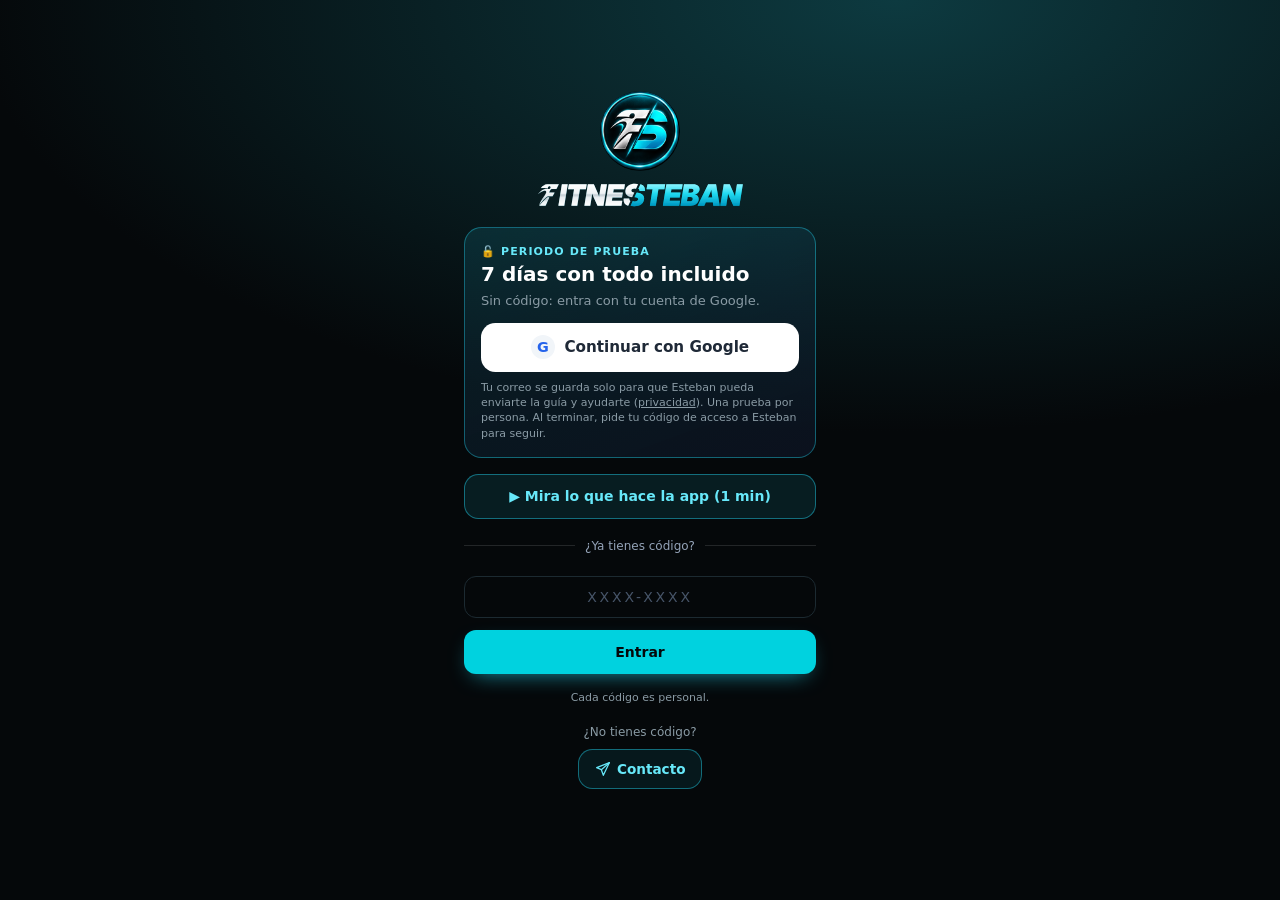
==== commit f4cc5fa0: "5.0.3: Usuarios rediseñado (botón en cabecera, PIN de sesión, filas de una línea, ficha, filtro Hoy)" ====
--- a/index.html
+++ b/index.html
@@ -2,11 +2,12 @@
 <html lang="es">
 <head>
   <meta charset="utf-8" />
-  <meta name="viewport" content="width=device-width, initial-scale=1, viewport-fit=cover" />
+  <meta name="viewport" content="width=device-width, initial-scale=1, maximum-scale=1, user-scalable=no, viewport-fit=cover" />
   <meta name="robots" content="noindex" />
   <title>FITNESTEBAN</title>
   <meta name="description" content="Entreno, nutrición y coach de progresión de Esteban" />
   <meta name="theme-color" content="#05080a" />
+  <script>/* tema antes de pintar nada (sin parpadeo) */(function(){try{var t=localStorage.getItem('fitnesteban_theme')||'dark';if(t==='light'||(t==='auto'&&matchMedia('(prefers-color-scheme: light)').matches)){document.documentElement.classList.add('light');document.querySelector('meta[name=theme-color]').content='#ffffff';}}catch(e){}})();</script>
   <meta name="color-scheme" content="dark" />
   <link rel="manifest" href="manifest.webmanifest" />
   <link rel="icon" href="icons/favicon-48.png" type="image/png" />
@@ -34,6 +35,7 @@
       <div class="hdr-btns flex items-center gap-2 shrink-0">
         <button id="chatBtn" type="button" class="help-btn chat-btn" aria-label="Coach IA"><svg viewBox="0 0 24 24" aria-hidden="true"><defs><linearGradient id="boltG" x1="0" y1="0" x2=".35" y2="1"><stop offset="0" stop-color="#8af4ff"/><stop offset=".5" stop-color="#1fd9ef"/><stop offset="1" stop-color="#0098c2"/></linearGradient></defs><path d="M13.6 1.8 4.6 13.4h6.1l-1.9 8.8 9.6-12.3h-6.3l1.5-8.1z" fill="url(#boltG)" stroke="#bff8ff" stroke-opacity=".55" stroke-width=".6" stroke-linejoin="round"/></svg></button>
         <button id="helpBtn" type="button" class="help-btn" aria-label="Guía de la app">?</button>
+        <button id="usersBtn" type="button" class="help-btn grid place-items-center" aria-label="Usuarios" style="display:none"><svg viewBox="0 0 24 24" width="17" height="17" fill="none" stroke="currentColor" stroke-width="2" stroke-linecap="round" stroke-linejoin="round" aria-hidden="true"><circle cx="9" cy="8" r="3.2"/><path d="M3.5 19c.6-3.2 2.8-5 5.5-5s4.9 1.8 5.5 5"/><circle cx="17" cy="9" r="2.5"/><path d="M16 14.2c2.4-.2 4 1.4 4.5 4.3"/></svg></button>
         <a id="mailBtn" class="help-btn grid place-items-center" href="https://t.me/fitnesteban?direct" target="_blank" rel="noopener" aria-label="Escribir a Esteban por Telegram"><svg viewBox="0 0 24 24" width="17" height="17" fill="none" stroke="currentColor" stroke-width="2" stroke-linecap="round" stroke-linejoin="round" aria-hidden="true"><path d="M21.5 2.5 2.5 10l7 3 3 8.5z"/><path d="M21.5 2.5 9.5 13"/></svg></a>
         <button id="timerPill" type="button" class="timer-pill" aria-label="Temporizador de descanso">
           <svg viewBox="0 0 24 24" class="w-4 h-4" fill="none" stroke="currentColor" stroke-width="2"><circle cx="12" cy="13" r="8"/><path d="M12 9v4l2.5 2.5M9 2h6"/></svg>
--- a/styles.css
+++ b/styles.css
@@ -1 +1 @@
-*,:after,:before{--tw-border-spacing-x:0;--tw-border-spacing-y:0;--tw-translate-x:0;--tw-translate-y:0;--tw-rotate:0;--tw-skew-x:0;--tw-skew-y:0;--tw-scale-x:1;--tw-scale-y:1;--tw-pan-x: ;--tw-pan-y: ;--tw-pinch-zoom: ;--tw-scroll-snap-strictness:proximity;--tw-gradient-from-position: ;--tw-gradient-via-position: ;--tw-gradient-to-position: ;--tw-ordinal: ;--tw-slashed-zero: ;--tw-numeric-figure: ;--tw-numeric-spacing: ;--tw-numeric-fraction: ;--tw-ring-inset: ;--tw-ring-offset-width:0px;--tw-ring-offset-color:#fff;--tw-ring-color:rgba(59,130,246,.5);--tw-ring-offset-shadow:0 0 #0000;--tw-ring-shadow:0 0 #0000;--tw-shadow:0 0 #0000;--tw-shadow-colored:0 0 #0000;--tw-blur: ;--tw-brightness: ;--tw-contrast: ;--tw-grayscale: ;--tw-hue-rotate: ;--tw-invert: ;--tw-saturate: ;--tw-sepia: ;--tw-drop-shadow: ;--tw-backdrop-blur: ;--tw-backdrop-brightness: ;--tw-backdrop-contrast: ;--tw-backdrop-grayscale: ;--tw-backdrop-hue-rotate: ;--tw-backdrop-invert: ;--tw-backdrop-opacity: ;--tw-backdrop-saturate: ;--tw-backdrop-sepia: ;--tw-contain-size: ;--tw-contain-layout: ;--tw-contain-paint: ;--tw-contain-style: }::backdrop{--tw-border-spacing-x:0;--tw-border-spacing-y:0;--tw-translate-x:0;--tw-translate-y:0;--tw-rotate:0;--tw-skew-x:0;--tw-skew-y:0;--tw-scale-x:1;--tw-scale-y:1;--tw-pan-x: ;--tw-pan-y: ;--tw-pinch-zoom: ;--tw-scroll-snap-strictness:proximity;--tw-gradient-from-position: ;--tw-gradient-via-position: ;--tw-gradient-to-position: ;--tw-ordinal: ;--tw-slashed-zero: ;--tw-numeric-figure: ;--tw-numeric-spacing: ;--tw-numeric-fraction: ;--tw-ring-inset: ;--tw-ring-offset-width:0px;--tw-ring-offset-color:#fff;--tw-ring-color:rgba(59,130,246,.5);--tw-ring-offset-shadow:0 0 #0000;--tw-ring-shadow:0 0 #0000;--tw-shadow:0 0 #0000;--tw-shadow-colored:0 0 #0000;--tw-blur: ;--tw-brightness: ;--tw-contrast: ;--tw-grayscale: ;--tw-hue-rotate: ;--tw-invert: ;--tw-saturate: ;--tw-sepia: ;--tw-drop-shadow: ;--tw-backdrop-blur: ;--tw-backdrop-brightness: ;--tw-backdrop-contrast: ;--tw-backdrop-grayscale: ;--tw-backdrop-hue-rotate: ;--tw-backdrop-invert: ;--tw-backdrop-opacity: ;--tw-backdrop-saturate: ;--tw-backdrop-sepia: ;--tw-contain-size: ;--tw-contain-layout: ;--tw-contain-paint: ;--tw-contain-style: }/*! tailwindcss v3.4.19 | MIT License | https://tailwindcss.com*/*,:after,:before{box-sizing:border-box;border:0 solid #e5e7eb}:after,:before{--tw-content:""}:host,html{line-height:1.5;-webkit-text-size-adjust:100%;-moz-tab-size:4;-o-tab-size:4;tab-size:4;font-family:system-ui,-apple-system,Segoe UI,Roboto,sans-serif;font-feature-settings:normal;font-variation-settings:normal;-webkit-tap-highlight-color:transparent}body{margin:0;line-height:inherit}hr{height:0;color:inherit;border-top-width:1px}abbr:where([title]){-webkit-text-decoration:underline dotted;text-decoration:underline dotted}h1,h2,h3,h4,h5,h6{font-size:inherit;font-weight:inherit}a{color:inherit;text-decoration:inherit}b,strong{font-weight:bolder}code,kbd,pre,samp{font-family:ui-monospace,SFMono-Regular,Menlo,Monaco,Consolas,Liberation Mono,Courier New,monospace;font-feature-settings:normal;font-variation-settings:normal;font-size:1em}small{font-size:80%}sub,sup{font-size:75%;line-height:0;position:relative;vertical-align:baseline}sub{bottom:-.25em}sup{top:-.5em}table{text-indent:0;border-color:inherit;border-collapse:collapse}button,input,optgroup,select,textarea{font-family:inherit;font-feature-settings:inherit;font-variation-settings:inherit;font-size:100%;font-weight:inherit;line-height:inherit;letter-spacing:inherit;color:inherit;margin:0;padding:0}button,select{text-transform:none}button,input:where([type=button]),input:where([type=reset]),input:where([type=submit]){-webkit-appearance:button;background-color:transparent;background-image:none}:-moz-focusring{outline:auto}:-moz-ui-invalid{box-shadow:none}progress{vertical-align:baseline}::-webkit-inner-spin-button,::-webkit-outer-spin-button{height:auto}[type=search]{-webkit-appearance:textfield;outline-offset:-2px}::-webkit-search-decoration{-webkit-appearance:none}::-webkit-file-upload-button{-webkit-appearance:button;font:inherit}summary{display:list-item}blockquote,dd,dl,figure,h1,h2,h3,h4,h5,h6,hr,p,pre{margin:0}fieldset{margin:0}fieldset,legend{padding:0}menu,ol,ul{list-style:none;margin:0;padding:0}dialog{padding:0}textarea{resize:vertical}input::-moz-placeholder,textarea::-moz-placeholder{opacity:1;color:#9ca3af}input::placeholder,textarea::placeholder{opacity:1;color:#9ca3af}[role=button],button{cursor:pointer}:disabled{cursor:default}audio,canvas,embed,iframe,img,object,svg,video{display:block;vertical-align:middle}img,video{max-width:100%;height:auto}[hidden]:where(:not([hidden=until-found])){display:none}.pointer-events-none{pointer-events:none}.visible{visibility:visible}.invisible{visibility:hidden}.fixed{position:fixed}.absolute{position:absolute}.relative{position:relative}.sticky{position:sticky}.inset-0{inset:0}.inset-x-0{left:0;right:0}.bottom-0{bottom:0}.right-2{right:.5rem}.top-0{top:0}.top-16{top:4rem}.top-2{top:.5rem}.z-30{z-index:30}.z-50{z-index:50}.col-span-2{grid-column:span 2/span 2}.-mx-1{margin-left:-.25rem;margin-right:-.25rem}.-mx-4{margin-left:-1rem;margin-right:-1rem}.mx-auto{margin-left:auto;margin-right:auto}.-mt-0\.5{margin-top:-.125rem}.-mt-1{margin-top:-.25rem}.-mt-2{margin-top:-.5rem}.mb-1{margin-bottom:.25rem}.mb-1\.5{margin-bottom:.375rem}.mb-2{margin-bottom:.5rem}.mb-2\.5{margin-bottom:.625rem}.mb-3{margin-bottom:.75rem}.ml-1{margin-left:.25rem}.ml-1\.5{margin-left:.375rem}.ml-2{margin-left:.5rem}.ml-auto{margin-left:auto}.mt-0\.5{margin-top:.125rem}.mt-1{margin-top:.25rem}.mt-1\.5{margin-top:.375rem}.mt-2{margin-top:.5rem}.mt-2\.5{margin-top:.625rem}.mt-3{margin-top:.75rem}.mt-4{margin-top:1rem}.mt-5{margin-top:1.25rem}.mt-6{margin-top:1.5rem}.mt-8{margin-top:2rem}.block{display:block}.flex{display:flex}.inline-flex{display:inline-flex}.grid{display:grid}.contents{display:contents}.hidden{display:none}.h-0\.5{height:.125rem}.h-1\.5{height:.375rem}.h-14{height:3.5rem}.h-2{height:.5rem}.h-20{height:5rem}.h-3{height:.75rem}.h-4{height:1rem}.h-7{height:1.75rem}.h-8{height:2rem}.h-9{height:2.25rem}.h-\[15px\]{height:15px}.h-\[44px\]{height:44px}.h-auto{height:auto}.h-full{height:100%}.h-px{height:1px}.max-h-28{max-height:7rem}.max-h-56{max-height:14rem}.max-h-\[50dvh\]{max-height:50dvh}.min-h-\[18px\]{min-height:18px}.min-h-\[28px\]{min-height:28px}.\!w-auto{width:auto!important}.w-1\.5{width:.375rem}.w-16{width:4rem}.w-2{width:.5rem}.w-20{width:5rem}.w-4{width:1rem}.w-7{width:1.75rem}.w-8{width:2rem}.w-9{width:2.25rem}.w-\[15px\]{width:15px}.w-\[48\%\]{width:48%}.w-full{width:100%}.min-w-0{min-width:0}.max-w-\[190px\]{max-width:190px}.max-w-full{max-width:100%}.max-w-xl{max-width:36rem}.flex-1{flex:1 1 0%}.shrink-0{flex-shrink:0}.grow{flex-grow:1}.-rotate-90{--tw-rotate:-90deg}.-rotate-90,.rotate-180{transform:translate(var(--tw-translate-x),var(--tw-translate-y)) rotate(var(--tw-rotate)) skewX(var(--tw-skew-x)) skewY(var(--tw-skew-y)) scaleX(var(--tw-scale-x)) scaleY(var(--tw-scale-y))}.rotate-180{--tw-rotate:180deg}.scale-75{--tw-scale-x:.75;--tw-scale-y:.75}.scale-75,.transform{transform:translate(var(--tw-translate-x),var(--tw-translate-y)) rotate(var(--tw-rotate)) skewX(var(--tw-skew-x)) skewY(var(--tw-skew-y)) scaleX(var(--tw-scale-x)) scaleY(var(--tw-scale-y))}.cursor-pointer{cursor:pointer}.select-none{-webkit-user-select:none;-moz-user-select:none;user-select:none}.resize-none{resize:none}.resize{resize:both}.list-decimal{list-style-type:decimal}.list-disc{list-style-type:disc}.grid-cols-2{grid-template-columns:repeat(2,minmax(0,1fr))}.grid-cols-3{grid-template-columns:repeat(3,minmax(0,1fr))}.grid-cols-4{grid-template-columns:repeat(4,minmax(0,1fr))}.grid-cols-5{grid-template-columns:repeat(5,minmax(0,1fr))}.grid-cols-7{grid-template-columns:repeat(7,minmax(0,1fr))}.grid-cols-\[1\.4fr_1fr_1fr\]{grid-template-columns:1.4fr 1fr 1fr}.flex-col{flex-direction:column}.flex-wrap{flex-wrap:wrap}.place-items-center{place-items:center}.items-start{align-items:flex-start}.items-end{align-items:flex-end}.items-center{align-items:center}.items-baseline{align-items:baseline}.items-stretch{align-items:stretch}.justify-center{justify-content:center}.justify-between{justify-content:space-between}.gap-0\.5{gap:.125rem}.gap-1{gap:.25rem}.gap-1\.5{gap:.375rem}.gap-2{gap:.5rem}.gap-2\.5{gap:.625rem}.gap-3{gap:.75rem}.gap-4{gap:1rem}.gap-x-2{-moz-column-gap:.5rem;column-gap:.5rem}.gap-x-3{-moz-column-gap:.75rem;column-gap:.75rem}.gap-y-1{row-gap:.25rem}.space-y-1>:not([hidden])~:not([hidden]){--tw-space-y-reverse:0;margin-top:calc(.25rem*(1 - var(--tw-space-y-reverse)));margin-bottom:calc(.25rem*var(--tw-space-y-reverse))}.space-y-1\.5>:not([hidden])~:not([hidden]){--tw-space-y-reverse:0;margin-top:calc(.375rem*(1 - var(--tw-space-y-reverse)));margin-bottom:calc(.375rem*var(--tw-space-y-reverse))}.space-y-2>:not([hidden])~:not([hidden]){--tw-space-y-reverse:0;margin-top:calc(.5rem*(1 - var(--tw-space-y-reverse)));margin-bottom:calc(.5rem*var(--tw-space-y-reverse))}.space-y-2\.5>:not([hidden])~:not([hidden]){--tw-space-y-reverse:0;margin-top:calc(.625rem*(1 - var(--tw-space-y-reverse)));margin-bottom:calc(.625rem*var(--tw-space-y-reverse))}.space-y-3>:not([hidden])~:not([hidden]){--tw-space-y-reverse:0;margin-top:calc(.75rem*(1 - var(--tw-space-y-reverse)));margin-bottom:calc(.75rem*var(--tw-space-y-reverse))}.overflow-hidden{overflow:hidden}.overflow-x-auto{overflow-x:auto}.overflow-y-auto{overflow-y:auto}.truncate{overflow:hidden;text-overflow:ellipsis}.truncate,.whitespace-nowrap{white-space:nowrap}.break-words{overflow-wrap:break-word}.rounded{border-radius:.25rem}.rounded-2xl{border-radius:1rem}.rounded-full{border-radius:9999px}.rounded-lg{border-radius:.5rem}.rounded-xl{border-radius:.75rem}.border{border-width:1px}.border-b{border-bottom-width:1px}.border-t{border-top-width:1px}.border-amber-300\/40{border-color:rgba(252,211,77,.4)}.border-amber-300\/70{border-color:rgba(252,211,77,.7)}.border-amber-400\/60{border-color:rgba(251,191,36,.6)}.border-amber-500\/30{border-color:rgba(245,158,11,.3)}.border-brand{--tw-border-opacity:1;border-color:rgb(0 210 223/var(--tw-border-opacity,1))}.border-brand\/30{border-color:rgba(0,210,223,.3)}.border-brand\/40{border-color:rgba(0,210,223,.4)}.border-brand\/50{border-color:rgba(0,210,223,.5)}.border-emerald-500\/40{border-color:rgba(16,185,129,.4)}.border-emerald-500\/50{border-color:rgba(16,185,129,.5)}.border-line{--tw-border-opacity:1;border-color:rgb(28 42 49/var(--tw-border-opacity,1))}.border-line\/60{border-color:rgba(28,42,49,.6)}.border-rose-500\/40{border-color:rgba(244,63,94,.4)}.bg-amber-300\/10{background-color:rgba(252,211,77,.1)}.bg-amber-400{--tw-bg-opacity:1;background-color:rgb(251 191 36/var(--tw-bg-opacity,1))}.bg-amber-500\/10{background-color:rgba(245,158,11,.1)}.bg-brand{--tw-bg-opacity:1;background-color:rgb(0 210 223/var(--tw-bg-opacity,1))}.bg-brand\/10{background-color:rgba(0,210,223,.1)}.bg-emerald-400{--tw-bg-opacity:1;background-color:rgb(52 211 153/var(--tw-bg-opacity,1))}.bg-emerald-500\/5{background-color:rgba(16,185,129,.05)}.bg-ink{--tw-bg-opacity:1;background-color:rgb(5 8 10/var(--tw-bg-opacity,1))}.bg-ink\/80{background-color:rgba(5,8,10,.8)}.bg-ink\/90{background-color:rgba(5,8,10,.9)}.bg-line{--tw-bg-opacity:1;background-color:rgb(28 42 49/var(--tw-bg-opacity,1))}.bg-panel{--tw-bg-opacity:1;background-color:rgb(12 19 23/var(--tw-bg-opacity,1))}.bg-panel\/95{background-color:rgba(12,19,23,.95)}.bg-rose-500{--tw-bg-opacity:1;background-color:rgb(244 63 94/var(--tw-bg-opacity,1))}.bg-transparent{background-color:transparent}.bg-white\/10{background-color:hsla(0,0%,100%,.1)}.object-cover{-o-object-fit:cover;object-fit:cover}.\!p-0{padding:0!important}.p-0{padding:0}.p-2{padding:.5rem}.p-2\.5{padding:.625rem}.p-3{padding:.75rem}.p-4{padding:1rem}.p-6{padding:1.5rem}.\!px-3{padding-left:.75rem!important;padding-right:.75rem!important}.\!py-2{padding-top:.5rem!important;padding-bottom:.5rem!important}.px-1{padding-left:.25rem;padding-right:.25rem}.px-1\.5{padding-left:.375rem;padding-right:.375rem}.px-2{padding-left:.5rem;padding-right:.5rem}.px-2\.5{padding-left:.625rem;padding-right:.625rem}.px-3{padding-left:.75rem;padding-right:.75rem}.px-4{padding-left:1rem;padding-right:1rem}.py-0\.5{padding-top:.125rem;padding-bottom:.125rem}.py-1{padding-top:.25rem;padding-bottom:.25rem}.py-1\.5{padding-top:.375rem;padding-bottom:.375rem}.py-10{padding-top:2.5rem;padding-bottom:2.5rem}.py-2{padding-top:.5rem;padding-bottom:.5rem}.py-2\.5{padding-top:.625rem;padding-bottom:.625rem}.py-3{padding-top:.75rem;padding-bottom:.75rem}.py-3\.5{padding-top:.875rem;padding-bottom:.875rem}.py-4{padding-top:1rem;padding-bottom:1rem}.py-6{padding-top:1.5rem;padding-bottom:1.5rem}.py-px{padding-top:1px;padding-bottom:1px}.pb-1{padding-bottom:.25rem}.pb-2{padding-bottom:.5rem}.pb-3{padding-bottom:.75rem}.pb-36{padding-bottom:9rem}.pl-2\.5{padding-left:.625rem}.pl-3{padding-left:.75rem}.pl-4{padding-left:1rem}.pl-5{padding-left:1.25rem}.pr-1\.5{padding-right:.375rem}.pr-3{padding-right:.75rem}.pt-0\.5{padding-top:.125rem}.pt-1{padding-top:.25rem}.pt-3{padding-top:.75rem}.pt-4{padding-top:1rem}.text-left{text-align:left}.text-center{text-align:center}.text-right{text-align:right}.align-middle{vertical-align:middle}.font-mono{font-family:ui-monospace,SFMono-Regular,Menlo,Monaco,Consolas,Liberation Mono,Courier New,monospace}.text-2xl{font-size:1.5rem;line-height:2rem}.text-3xl{font-size:1.875rem;line-height:2.25rem}.text-4xl{font-size:2.25rem;line-height:2.5rem}.text-\[10px\]{font-size:10px}.text-\[11px\]{font-size:11px}.text-\[12px\]{font-size:12px}.text-\[13px\]{font-size:13px}.text-\[14px\]{font-size:14px}.text-\[15px\]{font-size:15px}.text-\[17px\]{font-size:17px}.text-\[19px\]{font-size:19px}.text-\[21px\]{font-size:21px}.text-\[9px\]{font-size:9px}.text-base{font-size:1rem;line-height:1.5rem}.text-lg{font-size:1.125rem;line-height:1.75rem}.text-sm{font-size:.875rem;line-height:1.25rem}.text-xl{font-size:1.25rem;line-height:1.75rem}.text-xs{font-size:.75rem;line-height:1rem}.font-black{font-weight:900}.font-bold{font-weight:700}.font-extrabold{font-weight:800}.font-normal{font-weight:400}.font-semibold{font-weight:600}.uppercase{text-transform:uppercase}.capitalize{text-transform:capitalize}.normal-case{text-transform:none}.italic{font-style:italic}.tabular-nums{--tw-numeric-spacing:tabular-nums;font-variant-numeric:var(--tw-ordinal) var(--tw-slashed-zero) var(--tw-numeric-figure) var(--tw-numeric-spacing) var(--tw-numeric-fraction)}.leading-none{line-height:1}.leading-relaxed{line-height:1.625}.leading-snug{line-height:1.375}.leading-tight{line-height:1.25}.tracking-\[\.15em\]{letter-spacing:.15em}.tracking-\[\.2em\]{letter-spacing:.2em}.tracking-\[0\.5em\]{letter-spacing:.5em}.tracking-wider{letter-spacing:.05em}.text-amber-100{--tw-text-opacity:1;color:rgb(254 243 199/var(--tw-text-opacity,1))}.text-amber-200{--tw-text-opacity:1;color:rgb(253 230 138/var(--tw-text-opacity,1))}.text-amber-200\/90{color:hsla(48,97%,77%,.9)}.text-amber-300{--tw-text-opacity:1;color:rgb(252 211 77/var(--tw-text-opacity,1))}.text-brand{--tw-text-opacity:1;color:rgb(0 210 223/var(--tw-text-opacity,1))}.text-cyan-100{--tw-text-opacity:1;color:rgb(207 250 254/var(--tw-text-opacity,1))}.text-emerald-200{--tw-text-opacity:1;color:rgb(167 243 208/var(--tw-text-opacity,1))}.text-emerald-300{--tw-text-opacity:1;color:rgb(110 231 183/var(--tw-text-opacity,1))}.text-ink{--tw-text-opacity:1;color:rgb(5 8 10/var(--tw-text-opacity,1))}.text-mute{--tw-text-opacity:1;color:rgb(138 155 165/var(--tw-text-opacity,1))}.text-rose-300{--tw-text-opacity:1;color:rgb(253 164 175/var(--tw-text-opacity,1))}.text-slate-300{--tw-text-opacity:1;color:rgb(203 213 225/var(--tw-text-opacity,1))}.text-white{--tw-text-opacity:1;color:rgb(255 255 255/var(--tw-text-opacity,1))}.underline{text-decoration-line:underline}.line-through{text-decoration-line:line-through}.decoration-slate-500{text-decoration-color:#64748b}.antialiased{-webkit-font-smoothing:antialiased;-moz-osx-font-smoothing:grayscale}.opacity-25{opacity:.25}.opacity-30{opacity:.3}.opacity-60{opacity:.6}.opacity-70{opacity:.7}.opacity-80{opacity:.8}.opacity-90{opacity:.9}.grayscale{--tw-grayscale:grayscale(100%)}.filter,.grayscale{filter:var(--tw-blur) var(--tw-brightness) var(--tw-contrast) var(--tw-grayscale) var(--tw-hue-rotate) var(--tw-invert) var(--tw-saturate) var(--tw-sepia) var(--tw-drop-shadow)}.backdrop-blur{--tw-backdrop-blur:blur(8px);-webkit-backdrop-filter:var(--tw-backdrop-blur) var(--tw-backdrop-brightness) var(--tw-backdrop-contrast) var(--tw-backdrop-grayscale) var(--tw-backdrop-hue-rotate) var(--tw-backdrop-invert) var(--tw-backdrop-opacity) var(--tw-backdrop-saturate) var(--tw-backdrop-sepia);backdrop-filter:var(--tw-backdrop-blur) var(--tw-backdrop-brightness) var(--tw-backdrop-contrast) var(--tw-backdrop-grayscale) var(--tw-backdrop-hue-rotate) var(--tw-backdrop-invert) var(--tw-backdrop-opacity) var(--tw-backdrop-saturate) var(--tw-backdrop-sepia)}.transition{transition-property:color,background-color,border-color,text-decoration-color,fill,stroke,opacity,box-shadow,transform,filter,-webkit-backdrop-filter;transition-property:color,background-color,border-color,text-decoration-color,fill,stroke,opacity,box-shadow,transform,filter,backdrop-filter;transition-property:color,background-color,border-color,text-decoration-color,fill,stroke,opacity,box-shadow,transform,filter,backdrop-filter,-webkit-backdrop-filter;transition-timing-function:cubic-bezier(.4,0,.2,1);transition-duration:.15s}.transition-\[width\]{transition-property:width;transition-timing-function:cubic-bezier(.4,0,.2,1);transition-duration:.15s}.duration-200{transition-duration:.2s}.ease-in{transition-timing-function:cubic-bezier(.4,0,1,1)}.ease-out{transition-timing-function:cubic-bezier(0,0,.2,1)}html{-webkit-tap-highlight-color:transparent;background:#05080a;color-scheme:dark}body,html{overflow-x:clip}.swipe-peek{position:fixed;left:0;right:0;bottom:0;z-index:20;overflow:hidden;background:#05080a;pointer-events:none;will-change:transform}body{min-height:100dvh;overscroll-behavior-y:contain}.pt-safe{padding-top:env(safe-area-inset-top)}.pb-safe{padding-bottom:env(safe-area-inset-bottom)}.card{border-radius:1rem;border-width:1px;--tw-border-opacity:1;border-color:rgb(28 42 49/var(--tw-border-opacity,1));--tw-bg-opacity:1;background-color:rgb(12 19 23/var(--tw-bg-opacity,1))}.section-title{font-size:.75rem;line-height:1rem;font-weight:700;text-transform:uppercase;letter-spacing:.05em;--tw-text-opacity:1;color:rgb(0 210 223/var(--tw-text-opacity,1))}.lbl{display:block;font-size:11px;font-weight:600;--tw-text-opacity:1;color:rgb(138 155 165/var(--tw-text-opacity,1))}.field{width:100%;border-radius:.75rem;border-width:1px;--tw-border-opacity:1;border-color:rgb(28 42 49/var(--tw-border-opacity,1));--tw-bg-opacity:1;background-color:rgb(5 8 10/var(--tw-bg-opacity,1));padding:.625rem .75rem;font-size:.875rem;line-height:1.25rem;font-weight:600;--tw-text-opacity:1;color:rgb(255 255 255/var(--tw-text-opacity,1));outline:2px solid transparent;outline-offset:2px;transition-property:color,background-color,border-color,text-decoration-color,fill,stroke,opacity,box-shadow,transform,filter,-webkit-backdrop-filter;transition-property:color,background-color,border-color,text-decoration-color,fill,stroke,opacity,box-shadow,transform,filter,backdrop-filter;transition-property:color,background-color,border-color,text-decoration-color,fill,stroke,opacity,box-shadow,transform,filter,backdrop-filter,-webkit-backdrop-filter;transition-timing-function:cubic-bezier(.4,0,.2,1);transition-duration:.15s}.field:focus{--tw-border-opacity:1;border-color:rgb(0 210 223/var(--tw-border-opacity,1));--tw-ring-offset-shadow:var(--tw-ring-inset) 0 0 0 var(--tw-ring-offset-width) var(--tw-ring-offset-color);--tw-ring-shadow:var(--tw-ring-inset) 0 0 0 calc(2px + var(--tw-ring-offset-width)) var(--tw-ring-color);box-shadow:var(--tw-ring-offset-shadow),var(--tw-ring-shadow),var(--tw-shadow,0 0 #0000);--tw-ring-color:rgba(0,210,223,.2)}.field::-moz-placeholder{font-weight:400;--tw-text-opacity:1;color:rgb(71 85 105/var(--tw-text-opacity,1))}.field::placeholder{font-weight:400;--tw-text-opacity:1;color:rgb(71 85 105/var(--tw-text-opacity,1))}select.field{-webkit-appearance:none;-moz-appearance:none;appearance:none}.btn-primary{display:inline-flex;align-items:center;justify-content:center;gap:.5rem;border-radius:.75rem;--tw-bg-opacity:1;background-color:rgb(0 210 223/var(--tw-bg-opacity,1));padding:.75rem 1rem;font-size:.875rem;line-height:1.25rem;font-weight:800;--tw-text-opacity:1;color:rgb(5 8 10/var(--tw-text-opacity,1));transition-property:color,background-color,border-color,text-decoration-color,fill,stroke,opacity,box-shadow,transform,filter,-webkit-backdrop-filter;transition-property:color,background-color,border-color,text-decoration-color,fill,stroke,opacity,box-shadow,transform,filter,backdrop-filter;transition-property:color,background-color,border-color,text-decoration-color,fill,stroke,opacity,box-shadow,transform,filter,backdrop-filter,-webkit-backdrop-filter;transition-timing-function:cubic-bezier(.4,0,.2,1);transition-duration:.15s}.btn-primary:active{--tw-scale-x:.98;--tw-scale-y:.98;transform:translate(var(--tw-translate-x),var(--tw-translate-y)) rotate(var(--tw-rotate)) skewX(var(--tw-skew-x)) skewY(var(--tw-skew-y)) scaleX(var(--tw-scale-x)) scaleY(var(--tw-scale-y))}.btn-primary:disabled{opacity:.6}.btn-ghost{border-radius:.75rem;border-width:1px;--tw-border-opacity:1;border-color:rgb(28 42 49/var(--tw-border-opacity,1));--tw-bg-opacity:1;background-color:rgb(5 8 10/var(--tw-bg-opacity,1));padding:.75rem;font-size:.875rem;line-height:1.25rem;font-weight:700;--tw-text-opacity:1;color:rgb(255 255 255/var(--tw-text-opacity,1));transition-property:color,background-color,border-color,text-decoration-color,fill,stroke,opacity,box-shadow,transform,filter,-webkit-backdrop-filter;transition-property:color,background-color,border-color,text-decoration-color,fill,stroke,opacity,box-shadow,transform,filter,backdrop-filter;transition-property:color,background-color,border-color,text-decoration-color,fill,stroke,opacity,box-shadow,transform,filter,backdrop-filter,-webkit-backdrop-filter;transition-timing-function:cubic-bezier(.4,0,.2,1);transition-duration:.15s}.btn-ghost:active{--tw-bg-opacity:1;background-color:rgb(12 19 23/var(--tw-bg-opacity,1))}.btn-danger{border-radius:.75rem;border-width:1px;border-color:rgba(244,63,94,.4);background-color:rgba(244,63,94,.1);padding:.75rem;color:rgb(253 164 175/var(--tw-text-opacity,1))}.btn-danger,.btn-dashed{font-size:.875rem;line-height:1.25rem;font-weight:700;--tw-text-opacity:1}.btn-dashed{border-radius:1rem;border:1px dashed rgba(0,210,223,.4);background-color:rgba(0,210,223,.05);padding-top:.875rem;padding-bottom:.875rem;color:rgb(0 210 223/var(--tw-text-opacity,1))}.btn-dashed:active{background-color:rgba(0,210,223,.1)}.btn-save{border-radius:1rem;background-image:linear-gradient(to right,var(--tw-gradient-stops));--tw-gradient-from:#00d2df var(--tw-gradient-from-position);--tw-gradient-to:rgba(0,210,223,0) var(--tw-gradient-to-position);--tw-gradient-stops:var(--tw-gradient-from),var(--tw-gradient-to);--tw-gradient-to:#34d399 var(--tw-gradient-to-position);padding-top:1rem;padding-bottom:1rem;font-size:1rem;line-height:1.5rem;font-weight:900;text-transform:uppercase;letter-spacing:.025em;--tw-text-opacity:1;color:rgb(5 8 10/var(--tw-text-opacity,1));--tw-shadow:0 10px 15px -3px rgba(0,0,0,.1),0 4px 6px -4px rgba(0,0,0,.1);--tw-shadow-colored:0 10px 15px -3px var(--tw-shadow-color),0 4px 6px -4px var(--tw-shadow-color);box-shadow:var(--tw-ring-offset-shadow,0 0 #0000),var(--tw-ring-shadow,0 0 #0000),var(--tw-shadow);--tw-shadow-color:rgba(0,210,223,.2);--tw-shadow:var(--tw-shadow-colored);transition-property:color,background-color,border-color,text-decoration-color,fill,stroke,opacity,box-shadow,transform,filter,-webkit-backdrop-filter;transition-property:color,background-color,border-color,text-decoration-color,fill,stroke,opacity,box-shadow,transform,filter,backdrop-filter;transition-property:color,background-color,border-color,text-decoration-color,fill,stroke,opacity,box-shadow,transform,filter,backdrop-filter,-webkit-backdrop-filter;transition-timing-function:cubic-bezier(.4,0,.2,1);transition-duration:.15s}.btn-save:active{--tw-scale-x:.99;--tw-scale-y:.99;transform:translate(var(--tw-translate-x),var(--tw-translate-y)) rotate(var(--tw-rotate)) skewX(var(--tw-skew-x)) skewY(var(--tw-skew-y)) scaleX(var(--tw-scale-x)) scaleY(var(--tw-scale-y))}.btn-banner{border-radius:.5rem;border-width:1px;--tw-border-opacity:1;border-color:rgb(0 210 223/var(--tw-border-opacity,1));background-color:rgba(0,210,223,.15);padding:.375rem .75rem;font-size:.75rem;line-height:1rem;font-weight:800;--tw-text-opacity:1;color:rgb(0 210 223/var(--tw-text-opacity,1))}.btn-banner-warn{--tw-border-opacity:1;border-color:rgb(252 211 77/var(--tw-border-opacity,1));background-color:rgba(252,211,77,.15);--tw-text-opacity:1;color:rgb(253 230 138/var(--tw-text-opacity,1))}.btn-mini{border-radius:.5rem;border-width:1px;border-color:rgb(28 42 49/var(--tw-border-opacity,1));padding:.375rem .75rem;font-size:.75rem;line-height:1rem;font-weight:700}.btn-mini,.iconbtn{--tw-border-opacity:1;--tw-bg-opacity:1;background-color:rgb(5 8 10/var(--tw-bg-opacity,1))}.iconbtn{display:inline-flex;height:2.25rem;width:2.25rem;align-items:center;justify-content:center;border-radius:.75rem;border-width:1px;border-color:rgb(28 42 49/var(--tw-border-opacity,1));font-size:1rem;line-height:1.5rem;--tw-text-opacity:1;color:rgb(255 255 255/var(--tw-text-opacity,1))}.iconbtn:active{--tw-bg-opacity:1;background-color:rgb(12 19 23/var(--tw-bg-opacity,1))}.iconbtn-sm{height:1.75rem;width:1.75rem;border-radius:.5rem;font-size:.75rem;line-height:1rem;--tw-text-opacity:1;color:rgb(138 155 165/var(--tw-text-opacity,1))}.chips-row{display:flex;gap:.5rem;overflow-x:auto;padding-bottom:.25rem;scrollbar-width:none}.chips-row::-webkit-scrollbar{display:none}.chip{display:inline-flex;flex-shrink:0;align-items:center;gap:.375rem;border-radius:9999px;border-width:1px;--tw-border-opacity:1;border-color:rgb(28 42 49/var(--tw-border-opacity,1));--tw-bg-opacity:1;background-color:rgb(12 19 23/var(--tw-bg-opacity,1));padding:.5rem 1rem;font-size:.75rem;line-height:1rem;font-weight:800;letter-spacing:.025em;--tw-text-opacity:1;color:rgb(203 213 225/var(--tw-text-opacity,1))}.chip-sm{padding:.375rem .75rem;font-weight:600}.meal-chip{flex:1 1 auto;justify-content:center;padding-left:.4rem;padding-right:.4rem;min-width:0}@media (max-width:370px){.meal-chip{font-size:11px;padding-left:.25rem;padding-right:.25rem;letter-spacing:0}}.chip-on{--tw-border-opacity:1;border-color:rgb(0 210 223/var(--tw-border-opacity,1));--tw-bg-opacity:1;background-color:rgb(0 210 223/var(--tw-bg-opacity,1));--tw-text-opacity:1;color:rgb(5 8 10/var(--tw-text-opacity,1))}.chip-add{border-style:dashed;--tw-text-opacity:1;color:rgb(0 210 223/var(--tw-text-opacity,1))}.dot{display:inline-block;height:.375rem;width:.375rem;border-radius:9999px;--tw-bg-opacity:1;background-color:rgb(0 210 223/var(--tw-bg-opacity,1))}.chip-on .dot{--tw-bg-opacity:1;background-color:rgb(5 8 10/var(--tw-bg-opacity,1))}.prog{flex-shrink:0;border-radius:.5rem;border-width:1px;--tw-border-opacity:1;border-color:rgb(28 42 49/var(--tw-border-opacity,1));padding:.375rem .75rem;font-size:11px;font-weight:800;letter-spacing:.05em;--tw-text-opacity:1;color:rgb(138 155 165/var(--tw-text-opacity,1))}.prog-on{border-color:rgba(0,210,223,.6);background-color:rgba(0,210,223,.1);--tw-text-opacity:1;color:rgb(0 210 223/var(--tw-text-opacity,1))}.prog-add{border-style:dashed}.prog-ind{position:absolute;left:0;border-radius:.5rem;border:1px solid rgba(0,210,223,.6);background:rgba(0,210,223,.1);box-shadow:0 0 14px rgba(0,210,223,.25);pointer-events:none;will-change:transform,width}.prog.prog-ghost{border-color:#1c2a31;background:transparent;color:#8a9ba5;transition:color .15s}.prog.prog-lit{color:#00d2df;transition:color .15s}.cardio-type{display:flex;flex-direction:column;align-items:center;gap:.25rem;border-radius:1rem;border-width:1px;--tw-border-opacity:1;border-color:rgb(28 42 49/var(--tw-border-opacity,1));--tw-bg-opacity:1;background-color:rgb(5 8 10/var(--tw-bg-opacity,1));padding-top:.75rem;padding-bottom:.75rem;font-size:.875rem;line-height:1.25rem;font-weight:800;--tw-text-opacity:1;color:rgb(203 213 225/var(--tw-text-opacity,1))}.cardio-type-on{--tw-border-opacity:1;border-color:rgb(251 191 36/var(--tw-border-opacity,1));background-color:rgba(251,191,36,.1);--tw-text-opacity:1;color:rgb(253 230 138/var(--tw-text-opacity,1))}.btn-video{flex-shrink:0;border-radius:.5rem;border-width:1px;border-color:rgba(244,63,94,.4);background-color:rgba(244,63,94,.1);padding:.25rem .625rem;font-size:11px;font-weight:800;--tw-text-opacity:1;color:rgb(254 205 211/var(--tw-text-opacity,1))}.sets-toggle{margin-top:.75rem;display:flex;width:100%;align-items:center;justify-content:space-between;gap:.5rem;border-radius:.75rem;border-width:1px;--tw-border-opacity:1;border-color:rgb(28 42 49/var(--tw-border-opacity,1));--tw-bg-opacity:1;background-color:rgb(5 8 10/var(--tw-bg-opacity,1));padding:.625rem .75rem;font-size:.75rem;line-height:1rem}.sets-toggle-open{border-color:rgba(0,210,223,.4)}.sets-toggle-done{border-color:rgba(16,185,129,.5);background-color:rgba(16,185,129,.1)}.tri{display:inline-block;width:0;height:0;border-left:6px solid transparent;border-right:6px solid transparent;border-top:8px solid;opacity:.8;transition:transform .2s;flex-shrink:0}.sets-toggle-open .tri,details[open]>summary .tri{transform:rotate(180deg)}.portions{border-radius:.75rem;border-width:1px;--tw-border-opacity:1;border-color:rgb(28 42 49/var(--tw-border-opacity,1));background-color:rgba(5,8,10,.6);padding:.625rem}.portion{border-radius:.5rem;border-width:1px;--tw-border-opacity:1;border-color:rgb(28 42 49/var(--tw-border-opacity,1));--tw-bg-opacity:1;background-color:rgb(12 19 23/var(--tw-bg-opacity,1));padding:.5rem .625rem}.seg{display:grid;grid-template-columns:repeat(4,minmax(0,1fr));gap:.25rem}.seg-btn{display:flex;flex-direction:column;align-items:center;justify-content:center;border-radius:.375rem;border-width:1px;--tw-border-opacity:1;border-color:rgb(28 42 49/var(--tw-border-opacity,1));--tw-bg-opacity:1;background-color:rgb(5 8 10/var(--tw-bg-opacity,1));padding-top:.25rem;padding-bottom:.25rem;font-size:11px;font-weight:800;line-height:1.25;--tw-text-opacity:1;color:rgb(203 213 225/var(--tw-text-opacity,1))}.seg-btn span{font-size:9px;font-weight:600;--tw-text-opacity:1;color:rgb(138 155 165/var(--tw-text-opacity,1))}.seg-on{--tw-border-opacity:1;border-color:rgb(0 210 223/var(--tw-border-opacity,1));background-color:rgba(0,210,223,.15);--tw-text-opacity:1;color:rgb(0 210 223/var(--tw-text-opacity,1))}.seg-on span{color:rgba(0,210,223,.8)}.seg-input{flex-direction:row;gap:.125rem;padding-left:.25rem;padding-right:.25rem}.seg-input input{width:100%;min-width:0;background-color:transparent;text-align:center;font-size:.75rem;line-height:1rem;font-weight:800;--tw-text-opacity:1;color:rgb(0 210 223/var(--tw-text-opacity,1));outline:2px solid transparent;outline-offset:2px}.cal-day{display:flex;height:44px;flex-direction:column;align-items:center;justify-content:center;gap:.125rem;border-radius:.5rem;border-width:1px;border-color:transparent;--tw-bg-opacity:1;background-color:rgb(5 8 10/var(--tw-bg-opacity,1))}.cal-today{--tw-border-opacity:1;border-color:rgb(28 42 49/var(--tw-border-opacity,1))}.cal-sel{--tw-border-opacity:1;border-color:rgb(0 210 223/var(--tw-border-opacity,1));background-color:rgba(0,210,223,.1)}.ring-anim{animation:ringin .8s cubic-bezier(.2,.7,.3,1) both}.swipe-peek .ring-anim{animation-play-state:paused}@keyframes ringin{0%{stroke-dashoffset:var(--full)}}@media (prefers-reduced-motion:reduce){.ring-anim{animation:none}}.wip-bar{display:flex;width:100%;align-items:center;justify-content:space-between;gap:.5rem;border-radius:.5rem;border-width:1px;border-color:rgba(245,158,11,.4);background-color:rgba(245,158,11,.1);padding:.375rem .625rem;font-size:11px;--tw-text-opacity:1;color:rgb(252 211 77/var(--tw-text-opacity,1))}.wip-dot{height:.5rem;width:.5rem;flex-shrink:0;border-radius:9999px;--tw-bg-opacity:1;background-color:rgb(251 191 36/var(--tw-bg-opacity,1));animation:wippulse 1.6s ease-in-out infinite}@keyframes wippulse{50%{opacity:.35}}.kbox{min-width:0;border-radius:.75rem;border-width:1px;--tw-border-opacity:1;border-color:rgb(28 42 49/var(--tw-border-opacity,1));--tw-bg-opacity:1;background-color:rgb(5 8 10/var(--tw-bg-opacity,1));padding:.5rem .125rem}.kbox-l{overflow:hidden;text-overflow:ellipsis;white-space:nowrap;font-size:9.5px;font-weight:700;text-transform:uppercase;--tw-text-opacity:1;color:rgb(138 155 165/var(--tw-text-opacity,1))}.kbox-v{font-size:15px;font-weight:900}.kbox-net{border-color:rgba(251,191,36,.4)}.btn-abandon{width:33.333333%;flex-shrink:0;border-radius:1rem;border-width:1px;border-color:rgba(244,63,94,.5);background-color:transparent;padding-top:1rem;padding-bottom:1rem;font-size:.875rem;line-height:1.25rem;font-weight:700;--tw-text-opacity:1;color:rgb(253 164 175/var(--tw-text-opacity,1))}.btn-abandon:active{background-color:rgba(244,63,94,.1)}.flash{animation:flashrow 1.5s ease-out}@keyframes flashrow{0%,35%{box-shadow:0 0 0 2px #00d2df;background-color:rgba(0,210,223,.12)}to{box-shadow:0 0 0 0 transparent}}.chat-chip{border-radius:1rem;border-width:1px;--tw-border-opacity:1;border-color:rgb(28 42 49/var(--tw-border-opacity,1));background-color:rgba(5,8,10,.6);padding:.75rem 1rem;text-align:left;font-size:.875rem;line-height:1.25rem;--tw-text-opacity:1;color:rgb(226 232 240/var(--tw-text-opacity,1))}.chat-chip:active{border-color:rgba(0,210,223,.5);background-color:rgba(0,210,223,.1)}.chat-me{margin-left:auto;max-width:85%;white-space:pre-wrap;border-radius:1rem;border-bottom-right-radius:.375rem;border-width:1px;border-color:rgba(0,210,223,.3);background-color:rgba(0,210,223,.15);padding:.5rem .875rem;--tw-text-opacity:1;color:rgb(255 255 255/var(--tw-text-opacity,1))}.chat-ai,.chat-me{width:-moz-fit-content;width:fit-content;overflow-wrap:break-word;font-size:.875rem;line-height:1.25rem}.chat-ai{margin-right:auto;max-width:92%;border-radius:1rem;border-bottom-left-radius:.375rem;border-width:1px;--tw-border-opacity:1;border-color:rgb(28 42 49/var(--tw-border-opacity,1));background-color:hsla(0,0%,100%,.05);padding:.625rem .875rem;line-height:1.625;--tw-text-opacity:1;color:rgb(226 232 240/var(--tw-text-opacity,1))}.chat-ai p+p,.chat-ai p+ul,.chat-ai ul+p{margin-top:.45rem}.chat-ai b{--tw-text-opacity:1;color:rgb(255 255 255/var(--tw-text-opacity,1))}.chat-ul{margin-top:.25rem;list-style-type:disc}.chat-ul>:not([hidden])~:not([hidden]){--tw-space-y-reverse:0;margin-top:calc(.25rem*(1 - var(--tw-space-y-reverse)));margin-bottom:calc(.25rem*var(--tw-space-y-reverse))}.chat-ul{padding-left:1.25rem}.chat-meal{margin-top:.5rem;display:flex;width:100%;flex-direction:column;align-items:flex-start;gap:.125rem;border-radius:.75rem;border-width:1px;border-color:rgba(0,210,223,.5);background-color:rgba(0,210,223,.1);padding:.5rem .75rem;text-align:left;font-size:.875rem;line-height:1.25rem;font-weight:700;--tw-text-opacity:1;color:rgb(0 210 223/var(--tw-text-opacity,1))}.chat-meal:active{background-color:rgba(0,210,223,.2)}.chat-err{border-color:rgba(244,63,94,.4);--tw-text-opacity:1;color:rgb(254 205 211/var(--tw-text-opacity,1))}.chat-typing{display:flex;gap:.25rem;padding-top:.875rem;padding-bottom:.875rem}.chat-typing span{height:.375rem;width:.375rem;border-radius:9999px;--tw-bg-opacity:1;background-color:rgb(138 155 165/var(--tw-bg-opacity,1));animation:chatdot 1s ease-in-out infinite}.chat-typing span:nth-child(2){animation-delay:.15s}.chat-typing span:nth-child(3){animation-delay:.3s}@keyframes chatdot{0%,80%,to{opacity:.3;transform:translateY(0)}40%{opacity:1;transform:translateY(-3px)}}.chat-btn{display:flex;align-items:center;justify-content:center}.chat-btn svg{width:19px;height:19px;filter:drop-shadow(0 0 3px rgba(0,210,223,.45))}@media (max-width:380px){.timer-pill.timer-ready svg,.timer-pill.timer-run svg{display:none}}.today-card{margin-top:.25rem;display:flex;width:100%;align-items:center;gap:.75rem;border-radius:1rem;border-width:1px;border-color:rgba(0,210,223,.5);background-color:rgba(0,210,223,.1);padding:.75rem 1rem}.today-card:active{background-color:rgba(0,210,223,.2)}.today-card{box-shadow:0 0 18px rgba(0,210,223,.12)}.today-done{border-color:rgba(16,185,129,.4);background-color:rgba(16,185,129,.1);box-shadow:none}.reto-ready{border-color:rgba(0,210,223,.5)}.reto-card{display:flex;width:100%;align-items:center;gap:.75rem;border-radius:1rem;border-width:1px;--tw-border-opacity:1;border-color:rgb(28 42 49/var(--tw-border-opacity,1));--tw-bg-opacity:1;background-color:rgb(5 8 10/var(--tw-bg-opacity,1));padding:.75rem}.reto-card:active{border-color:rgba(0,210,223,.5)}.reto-ic{display:flex;height:2.5rem;width:2.5rem;flex-shrink:0;align-items:center;justify-content:center;border-radius:.75rem;border-width:1px;--tw-border-opacity:1;border-color:rgb(28 42 49/var(--tw-border-opacity,1));--tw-bg-opacity:1;background-color:rgb(12 19 23/var(--tw-bg-opacity,1));font-size:1.5rem;line-height:2rem}.reto-bar{height:.375rem;overflow:hidden;background-color:hsla(0,0%,100%,.1)}.reto-bar,.reto-bar>span{display:block;border-radius:9999px}.reto-bar>span{height:100%;--tw-bg-opacity:1;background-color:rgb(0 210 223/var(--tw-bg-opacity,1))}.feel-btn{display:flex;flex-direction:column;align-items:center;gap:.25rem;border-radius:1rem;border-width:1px;--tw-border-opacity:1;border-color:rgb(28 42 49/var(--tw-border-opacity,1));--tw-bg-opacity:1;background-color:rgb(5 8 10/var(--tw-bg-opacity,1));padding-top:.75rem;padding-bottom:.75rem;font-size:11px;font-weight:700;--tw-text-opacity:1;color:rgb(226 232 240/var(--tw-text-opacity,1))}.feel-btn:active{--tw-border-opacity:1;border-color:rgb(0 210 223/var(--tw-border-opacity,1));background-color:rgba(0,210,223,.1)}.lock-screen{position:fixed;inset:0;z-index:45;background:radial-gradient(120% 80% at 70% 0,#0d3a40 0,#05080a 60%);display:flex;align-items:center;justify-content:center;padding:1.5rem;overflow-y:auto}.lock-box{width:100%;max-width:22rem}.copy-set{margin-left:2.25rem;margin-top:-.125rem;margin-bottom:.125rem;display:block;font-size:11px;--tw-text-opacity:1;color:rgb(138 155 165/var(--tw-text-opacity,1));text-decoration-line:underline;text-decoration-style:dotted;text-underline-offset:2px}.copy-set:active{--tw-text-opacity:1;color:rgb(0 210 223/var(--tw-text-opacity,1))}.setrow{display:flex;align-items:center;gap:.5rem;border-radius:.75rem;border-width:1px;--tw-border-opacity:1;border-color:rgb(28 42 49/var(--tw-border-opacity,1));background-color:rgba(5,8,10,.7);padding:.375rem .375rem .375rem .625rem;transition-property:color,background-color,border-color,text-decoration-color,fill,stroke,opacity,box-shadow,transform,filter,-webkit-backdrop-filter;transition-property:color,background-color,border-color,text-decoration-color,fill,stroke,opacity,box-shadow,transform,filter,backdrop-filter;transition-property:color,background-color,border-color,text-decoration-color,fill,stroke,opacity,box-shadow,transform,filter,backdrop-filter,-webkit-backdrop-filter;transition-timing-function:cubic-bezier(.4,0,.2,1);transition-duration:.15s}.setrow.is-done{border-color:rgba(16,185,129,.5);background-color:rgba(16,185,129,.1)}.field-set{padding-top:.5rem;padding-bottom:.5rem;padding-right:2.25rem;font-size:1rem;line-height:1.5rem;font-weight:700}.unit{pointer-events:none;position:absolute;right:.625rem;top:50%;--tw-translate-y:-50%;transform:translate(var(--tw-translate-x),var(--tw-translate-y)) rotate(var(--tw-rotate)) skewX(var(--tw-skew-x)) skewY(var(--tw-skew-y)) scaleX(var(--tw-scale-x)) scaleY(var(--tw-scale-y));font-size:10px;--tw-text-opacity:1;color:rgb(138 155 165/var(--tw-text-opacity,1))}.checkbtn{height:2.5rem;width:2.5rem;flex-shrink:0;border-radius:.75rem;border-width:1px;border-color:rgb(28 42 49/var(--tw-border-opacity,1));background-color:rgb(12 19 23/var(--tw-bg-opacity,1));font-size:1.125rem;line-height:1.75rem;font-weight:900;color:rgb(138 155 165/var(--tw-text-opacity,1))}.checkbtn,.is-done .checkbtn{--tw-border-opacity:1;--tw-bg-opacity:1;--tw-text-opacity:1}.is-done .checkbtn{border-color:rgb(52 211 153/var(--tw-border-opacity,1));background-color:rgb(52 211 153/var(--tw-bg-opacity,1));color:rgb(5 8 10/var(--tw-text-opacity,1))}.is-done .swbtn,.swbtn{--tw-bg-opacity:1;background-color:rgb(12 19 23/var(--tw-bg-opacity,1));font-size:1rem;line-height:1.5rem;--tw-text-opacity:1;color:rgb(0 210 223/var(--tw-text-opacity,1));border-color:rgba(34,211,238,.45)}.coach{border-radius:.75rem;border-width:1px;padding:.75rem}.coach-new{border-color:rgba(71,85,105,.6);background-color:rgba(100,116,139,.1);--tw-text-opacity:1;color:rgb(226 232 240/var(--tw-text-opacity,1))}.coach-up{border-color:rgba(52,211,153,.5);background-color:rgba(52,211,153,.1);--tw-text-opacity:1;color:rgb(167 243 208/var(--tw-text-opacity,1))}.coach-hold{border-color:rgba(0,210,223,.4);background-color:rgba(0,210,223,.1);--tw-text-opacity:1;color:rgb(207 250 254/var(--tw-text-opacity,1))}.coach-down{border-color:rgba(251,113,133,.5);background-color:rgba(251,113,133,.1);--tw-text-opacity:1;color:rgb(254 205 211/var(--tw-text-opacity,1))}.coach-stall{border-color:rgba(251,191,36,.5);background-color:rgba(251,191,36,.1);--tw-text-opacity:1;color:rgb(254 243 199/var(--tw-text-opacity,1))}.coach-break{border-color:rgba(167,139,250,.5);background-color:rgba(167,139,250,.1);--tw-text-opacity:1;color:rgb(237 233 254/var(--tw-text-opacity,1))}.habit{display:flex;cursor:pointer;align-items:flex-start;gap:.75rem;font-size:.875rem;line-height:1.25rem}.habit input{margin-top:.125rem;height:1.25rem;width:1.25rem;flex-shrink:0;accent-color:#22d3ee}.meal{margin-top:.375rem;display:flex;align-items:center;gap:.5rem;border-radius:.75rem;border-width:1px;border-color:rgb(28 42 49/var(--tw-border-opacity,1));background-color:rgb(5 8 10/var(--tw-bg-opacity,1));padding:.5rem .75rem}.meal,.stat{--tw-border-opacity:1;--tw-bg-opacity:1}.stat{border-radius:1rem;border-width:1px;border-color:rgb(28 42 49/var(--tw-border-opacity,1));background-color:rgb(12 19 23/var(--tw-bg-opacity,1));padding:.75rem;text-align:center}.stat-v{font-size:1.25rem;line-height:1.75rem;font-weight:900}.stat-l{margin-top:.125rem;font-size:10px;line-height:1.25;--tw-text-opacity:1;color:rgb(138 155 165/var(--tw-text-opacity,1))}.banner-warn{border-radius:.75rem;border-width:1px;border-color:rgba(245,158,11,.4);background-color:rgba(245,158,11,.1);color:rgb(253 230 138/var(--tw-text-opacity,1))}.banner-info,.banner-warn{display:flex;align-items:center;justify-content:space-between;gap:.75rem;padding:.625rem .75rem;font-size:.75rem;line-height:1rem;--tw-text-opacity:1}.banner-info{border-radius:.75rem;border-width:1px;border-color:rgba(0,210,223,.4);background-color:rgba(0,210,223,.1);color:rgb(207 250 254/var(--tw-text-opacity,1))}.navbtn{display:flex;flex-direction:column;align-items:center;gap:.25rem;padding-top:.625rem;padding-bottom:.625rem;font-size:10px;font-weight:700;--tw-text-opacity:1;color:rgb(138 155 165/var(--tw-text-opacity,1));transition-property:color,background-color,border-color,text-decoration-color,fill,stroke,opacity,box-shadow,transform,filter,-webkit-backdrop-filter;transition-property:color,background-color,border-color,text-decoration-color,fill,stroke,opacity,box-shadow,transform,filter,backdrop-filter;transition-property:color,background-color,border-color,text-decoration-color,fill,stroke,opacity,box-shadow,transform,filter,backdrop-filter,-webkit-backdrop-filter;transition-timing-function:cubic-bezier(.4,0,.2,1);transition-duration:.15s}.navbtn svg{height:1.5rem;width:1.5rem}.navbtn-on{--tw-text-opacity:1;color:rgb(0 210 223/var(--tw-text-opacity,1))}.help-btn{height:2rem;width:2rem;border-radius:9999px;border-width:1px;--tw-border-opacity:1;border-color:rgb(28 42 49/var(--tw-border-opacity,1));--tw-bg-opacity:1;background-color:rgb(12 19 23/var(--tw-bg-opacity,1));font-size:.875rem;line-height:1.25rem;font-weight:900;--tw-text-opacity:1;color:rgb(138 155 165/var(--tw-text-opacity,1))}@media (max-width:380px){.help-btn{width:1.75rem;height:1.75rem}.hdr-btns{gap:.3rem!important}}#homeBtn{flex:1 1 auto}#homeBtn>img{flex-shrink:0}#homeBtn>span{flex:1 1 auto}#homeBtn>span>svg{max-width:100%;height:auto}.guide-item{border-radius:.75rem;border-width:1px;--tw-border-opacity:1;border-color:rgb(28 42 49/var(--tw-border-opacity,1));--tw-bg-opacity:1;background-color:rgb(5 8 10/var(--tw-bg-opacity,1));padding:.625rem .75rem}.guide-item b{--tw-text-opacity:1;color:rgb(255 255 255/var(--tw-text-opacity,1))}.timer-pill{display:flex;align-items:center;gap:.375rem;border-radius:9999px;border-width:1px;--tw-border-opacity:1;border-color:rgb(28 42 49/var(--tw-border-opacity,1));--tw-bg-opacity:1;background-color:rgb(12 19 23/var(--tw-bg-opacity,1));padding:.375rem .75rem;font-size:.75rem;line-height:1rem;font-weight:700;--tw-text-opacity:1;color:rgb(138 155 165/var(--tw-text-opacity,1))}.timer-pill.timer-ready>svg,.timer-pill.timer-run>svg{display:none}@media (max-width:380px){.timer-pill{padding-left:.55rem;padding-right:.55rem}}.timer-pill:not(.timer-run):not(.timer-ready){width:2rem;height:2rem;padding:0;justify-content:center}.timer-pill:not(.timer-run):not(.timer-ready) #timerDisplay{display:none}.timer-run{border-color:rgba(251,191,36,.6);--tw-text-opacity:1;color:rgb(252 211 77/var(--tw-text-opacity,1))}.timer-ready{--tw-border-opacity:1;border-color:rgb(52 211 153/var(--tw-border-opacity,1));--tw-bg-opacity:1;background-color:rgb(52 211 153/var(--tw-bg-opacity,1));--tw-text-opacity:1;color:rgb(5 8 10/var(--tw-text-opacity,1));animation:pulse 1s ease-in-out infinite}#helpBtn,#mailBtn{overflow:hidden;transition:width .3s cubic-bezier(.2,.7,.3,1),margin .3s cubic-bezier(.2,.7,.3,1),opacity .2s ease,transform .3s cubic-bezier(.2,.7,.3,1),border-width .3s}.timer-on #helpBtn,.timer-on #mailBtn{width:0;margin-left:-.5rem;opacity:0;transform:scale(.3) translateX(14px);border-width:0;pointer-events:none}@media (max-width:380px){.timer-on #helpBtn,.timer-on #mailBtn{margin-left:-.3rem}}.timer-pill{transition:min-width .3s cubic-bezier(.2,.7,.3,1),transform .2s ease}.timer-on .timer-pill{min-width:6.25rem;justify-content:center}.timer-on .timer-pill.timer-run{border-color:rgba(34,211,238,.6);color:#67e8f9;font-size:.85rem;background-image:linear-gradient(90deg,rgba(34,211,238,.22) var(--p,100%),transparent var(--p,100%))}.timer-on .timer-pill.timer-run.timer-low{border-color:rgba(251,191,36,.8);color:#fcd34d;background-image:linear-gradient(90deg,rgba(251,191,36,.28) var(--p,100%),transparent var(--p,100%));animation:tlow .9s ease-in-out infinite}@keyframes tlow{0%,to{transform:scale(1)}50%{transform:scale(1.07)}}@media (prefers-reduced-motion:reduce){#helpBtn,#mailBtn,.timer-pill{transition:none}.timer-pill.timer-low{animation:none}}#modalRoot.open{position:fixed;inset:0;z-index:40;display:flex;align-items:flex-end;justify-content:center}.modal-back{position:absolute;inset:0;background-color:rgba(0,0,0,.7);--tw-backdrop-blur:blur(4px);-webkit-backdrop-filter:var(--tw-backdrop-blur) var(--tw-backdrop-brightness) var(--tw-backdrop-contrast) var(--tw-backdrop-grayscale) var(--tw-backdrop-hue-rotate) var(--tw-backdrop-invert) var(--tw-backdrop-opacity) var(--tw-backdrop-saturate) var(--tw-backdrop-sepia);backdrop-filter:var(--tw-backdrop-blur) var(--tw-backdrop-brightness) var(--tw-backdrop-contrast) var(--tw-backdrop-grayscale) var(--tw-backdrop-hue-rotate) var(--tw-backdrop-invert) var(--tw-backdrop-opacity) var(--tw-backdrop-saturate) var(--tw-backdrop-sepia)}.modal-sheet{position:relative;max-height:88dvh;width:100%;max-width:36rem}.modal-sheet>:not([hidden])~:not([hidden]){--tw-space-y-reverse:0;margin-top:calc(.75rem*(1 - var(--tw-space-y-reverse)));margin-bottom:calc(.75rem*var(--tw-space-y-reverse))}.modal-sheet{overflow-y:auto;border-top-left-radius:1.5rem;border-top-right-radius:1.5rem;border-top-width:1px;--tw-border-opacity:1;border-color:rgb(28 42 49/var(--tw-border-opacity,1));--tw-bg-opacity:1;background-color:rgb(12 19 23/var(--tw-bg-opacity,1));padding:1.25rem;padding-bottom:calc(1.25rem + env(safe-area-inset-bottom));animation:up .18s ease-out}.modal-sheet.sheet-fixed{display:flex;flex-direction:column;overflow:hidden;padding:0;height:88dvh}.modal-sheet.sheet-fixed>*+*{margin-top:0}.cal-head{flex-shrink:0;border-bottom-width:1px;--tw-border-opacity:1;border-color:rgb(28 42 49/var(--tw-border-opacity,1));padding:1.25rem 1.25rem .5rem}.cal-body{min-height:0;flex:1 1 0%;overflow-y:auto;padding:.75rem 1.25rem;overscroll-behavior:contain}.cal-foot{flex-shrink:0;border-top-width:1px;--tw-border-opacity:1;border-color:rgb(28 42 49/var(--tw-border-opacity,1));padding-left:1.25rem;padding-right:1.25rem;padding-top:.75rem;padding-bottom:calc(1rem + env(safe-area-inset-bottom))}.modal-title{font-size:1.125rem;line-height:1.75rem;font-weight:800}@keyframes up{0%{transform:translateY(30px);opacity:0}to{transform:none;opacity:1}}.toast{pointer-events:auto;width:100%;max-width:24rem;border-radius:.75rem;border-width:1px;padding:.75rem 1rem;font-size:.875rem;line-height:1.25rem;font-weight:600;--tw-shadow:0 25px 50px -12px rgba(0,0,0,.25);--tw-shadow-colored:0 25px 50px -12px var(--tw-shadow-color);box-shadow:var(--tw-ring-offset-shadow,0 0 #0000),var(--tw-ring-shadow,0 0 #0000),var(--tw-shadow);transition-property:color,background-color,border-color,text-decoration-color,fill,stroke,opacity,box-shadow,transform,filter,-webkit-backdrop-filter;transition-property:color,background-color,border-color,text-decoration-color,fill,stroke,opacity,box-shadow,transform,filter,backdrop-filter;transition-property:color,background-color,border-color,text-decoration-color,fill,stroke,opacity,box-shadow,transform,filter,backdrop-filter,-webkit-backdrop-filter;transition-timing-function:cubic-bezier(.4,0,.2,1);transition-duration:.3s}.toast-ok{border-color:rgb(110 231 183/var(--tw-border-opacity,1));background-color:rgb(52 211 153/var(--tw-bg-opacity,1))}.toast-ok,.toast-warn{--tw-border-opacity:1;--tw-bg-opacity:1;--tw-text-opacity:1;color:rgb(5 8 10/var(--tw-text-opacity,1))}.toast-warn{border-color:rgb(253 230 138/var(--tw-border-opacity,1));background-color:rgb(252 211 77/var(--tw-bg-opacity,1))}.toast-error{--tw-border-opacity:1;border-color:rgb(251 113 133/var(--tw-border-opacity,1));--tw-bg-opacity:1;background-color:rgb(244 63 94/var(--tw-bg-opacity,1));--tw-text-opacity:1;color:rgb(255 255 255/var(--tw-text-opacity,1))}.toast-pr{--tw-border-opacity:1;border-color:rgb(253 230 138/var(--tw-border-opacity,1));background-image:linear-gradient(to right,var(--tw-gradient-stops));--tw-gradient-from:#fcd34d var(--tw-gradient-from-position);--tw-gradient-to:rgba(252,211,77,0) var(--tw-gradient-to-position);--tw-gradient-stops:var(--tw-gradient-from),var(--tw-gradient-to);--tw-gradient-to:#fef08a var(--tw-gradient-to-position);font-size:15px;font-weight:800;--tw-text-opacity:1;color:rgb(5 8 10/var(--tw-text-opacity,1));box-shadow:0 0 24px rgba(252,211,77,.45)}.toast-out{--tw-translate-y:-0.5rem;transform:translate(var(--tw-translate-x),var(--tw-translate-y)) rotate(var(--tw-rotate)) skewX(var(--tw-skew-x)) skewY(var(--tw-skew-y)) scaleX(var(--tw-scale-x)) scaleY(var(--tw-scale-y));opacity:0}.spinner{display:inline-block;height:1rem;width:1rem}@keyframes spin{to{transform:rotate(1turn)}}.spinner{animation:spin 1s linear infinite;border-radius:9999px;border-width:2px;border-color:rgba(5,8,10,.3);--tw-border-opacity:1;border-top-color:rgb(5 8 10/var(--tw-border-opacity,1))}details>summary{list-style:none}details>summary::-webkit-details-marker{display:none}input[type=date]::-webkit-calendar-picker-indicator{filter:invert(.8)}body.ui2{background:#05090b}body.ui2:before{content:"";position:fixed;inset:0 0 auto 0;height:420px;z-index:-1;pointer-events:none;background:radial-gradient(900px 420px at 50% -160px,rgba(34,211,238,.13),transparent 70%);transform:translateZ(0)}.ui2 .card{border-radius:22px;border-color:rgba(34,211,238,.16);background:linear-gradient(165deg,rgba(34,211,238,.075),rgba(13,20,24,.97) 34%,#0a1114);box-shadow:inset 0 1px 0 hsla(0,0%,100%,.045)}.ui2 .section-title{display:flex;align-items:center;gap:.5rem;letter-spacing:.07em}.ui2 .section-title .ti{display:grid;place-items:center;width:26px;height:26px;border-radius:9px;background:rgba(34,211,238,.12);box-shadow:inset 0 0 0 1px rgba(34,211,238,.25);color:#67e8f9;flex-shrink:0}.ui2 .kbox{border-radius:14px;background:rgba(0,0,0,.32);border-color:hsla(0,0%,100%,.06)}.ui2 .kbox-net{border-color:rgba(251,191,36,.35)}.ui2 .meal{border-radius:16px;background:rgba(0,0,0,.28);border-color:hsla(0,0%,100%,.06);padding:.55rem .6rem;gap:.65rem}.ui2 .chip{border-radius:999px}.ui2 .chip-on{box-shadow:0 0 14px -2px rgba(34,211,238,.55)}.ui2 nav{background:linear-gradient(0deg,#030507 0,rgba(3,5,7,.95) 45%,rgba(3,5,7,.82))!important;border-top-width:0!important}.ui2 header,.ui2 nav{backdrop-filter:blur(24px)!important;-webkit-backdrop-filter:blur(24px)!important}.ui2 header{background:linear-gradient(180deg,#030507 0,rgba(3,5,7,.97) 45%,rgba(3,5,7,.9))!important}.ui2 .navbtn{position:relative}.ui2 .navbtn-on svg{filter:drop-shadow(0 0 6px rgba(34,211,238,.7))}.ui2 .btn-primary{box-shadow:0 8px 22px -10px rgba(34,211,238,.8)}.ui2 .meal .font-mono{font-family:inherit;font-size:11px;font-weight:600;white-space:nowrap;letter-spacing:-.01em}.ui2 .meal-h{display:inline-flex;align-items:center;gap:.45rem;color:#cbd5e1}.ui2 .meal-ic{display:grid;place-items:center;width:24px;height:24px;border-radius:8px;color:#67e8f9;background:rgba(34,211,238,.12);box-shadow:inset 0 0 0 1px rgba(34,211,238,.25)}body.home-on #app{padding-bottom:0}body.home-on,body.home-on.ui2{background:#000}body.home-on:before{display:none}.home-cards{display:flex;flex-direction:column;gap:12px}.home-card{position:relative;flex:1;min-height:92px;width:100%;overflow:hidden;text-align:left;border-radius:22px;border:1px solid color-mix(in srgb,var(--c) 40%,transparent);background-color:#05080a;background-size:cover;background-repeat:no-repeat;box-shadow:0 0 18px color-mix(in srgb,var(--c) 14%,transparent);transition:transform .12s}.home-card:active{transform:scale(.98)}.home-shade{position:absolute;inset:0;background:linear-gradient(90deg,rgba(5,8,10,.92),rgba(5,8,10,.55) 45%,rgba(5,8,10,0) 75%)}.home-txt{position:absolute;left:20px;right:70px;top:50%;transform:translateY(-50%)}.home-go{position:absolute;right:16px;bottom:14px;width:34px;height:34px;border-radius:50%;background:var(--c);color:#05080a;display:flex;align-items:center;justify-content:center;font-weight:900;box-shadow:0 0 12px var(--c)}.navbtn[data-view=home],.navbtn[data-view=settings]{--nc:#f1f5f9}.navbtn[data-view=train]{--nc:#22d3ee}.navbtn[data-view=diet]{--nc:#34d399}.navbtn[data-view=progress]{--nc:#fbbf24}.navbtn.navbtn-on{color:var(--nc)}.ui2 .navbtn-on svg{filter:drop-shadow(0 0 6px var(--nc))}.contact-btn{display:flex;width:-moz-max-content;width:max-content;align-items:center;gap:.4rem;padding:.55rem 1rem;border-radius:.9rem;border:1px solid rgba(34,211,238,.45);background:rgba(34,211,238,.08);color:#67e8f9;font-weight:800;font-size:.85rem}.contact-btn:active{transform:scale(.97)}.contact-btn.contact-sm{padding:.35rem .8rem;font-size:.78rem;margin-top:.4rem}.first\:mt-0:first-child{margin-top:0}.last\:border-0:last-child{border-width:0}.active\:bg-panel:active{--tw-bg-opacity:1;background-color:rgb(12 19 23/var(--tw-bg-opacity,1))}.active\:opacity-70:active{opacity:.7}+*,:after,:before{--tw-border-spacing-x:0;--tw-border-spacing-y:0;--tw-translate-x:0;--tw-translate-y:0;--tw-rotate:0;--tw-skew-x:0;--tw-skew-y:0;--tw-scale-x:1;--tw-scale-y:1;--tw-pan-x: ;--tw-pan-y: ;--tw-pinch-zoom: ;--tw-scroll-snap-strictness:proximity;--tw-gradient-from-position: ;--tw-gradient-via-position: ;--tw-gradient-to-position: ;--tw-ordinal: ;--tw-slashed-zero: ;--tw-numeric-figure: ;--tw-numeric-spacing: ;--tw-numeric-fraction: ;--tw-ring-inset: ;--tw-ring-offset-width:0px;--tw-ring-offset-color:#fff;--tw-ring-color:rgba(59,130,246,.5);--tw-ring-offset-shadow:0 0 #0000;--tw-ring-shadow:0 0 #0000;--tw-shadow:0 0 #0000;--tw-shadow-colored:0 0 #0000;--tw-blur: ;--tw-brightness: ;--tw-contrast: ;--tw-grayscale: ;--tw-hue-rotate: ;--tw-invert: ;--tw-saturate: ;--tw-sepia: ;--tw-drop-shadow: ;--tw-backdrop-blur: ;--tw-backdrop-brightness: ;--tw-backdrop-contrast: ;--tw-backdrop-grayscale: ;--tw-backdrop-hue-rotate: ;--tw-backdrop-invert: ;--tw-backdrop-opacity: ;--tw-backdrop-saturate: ;--tw-backdrop-sepia: ;--tw-contain-size: ;--tw-contain-layout: ;--tw-contain-paint: ;--tw-contain-style: }::backdrop{--tw-border-spacing-x:0;--tw-border-spacing-y:0;--tw-translate-x:0;--tw-translate-y:0;--tw-rotate:0;--tw-skew-x:0;--tw-skew-y:0;--tw-scale-x:1;--tw-scale-y:1;--tw-pan-x: ;--tw-pan-y: ;--tw-pinch-zoom: ;--tw-scroll-snap-strictness:proximity;--tw-gradient-from-position: ;--tw-gradient-via-position: ;--tw-gradient-to-position: ;--tw-ordinal: ;--tw-slashed-zero: ;--tw-numeric-figure: ;--tw-numeric-spacing: ;--tw-numeric-fraction: ;--tw-ring-inset: ;--tw-ring-offset-width:0px;--tw-ring-offset-color:#fff;--tw-ring-color:rgba(59,130,246,.5);--tw-ring-offset-shadow:0 0 #0000;--tw-ring-shadow:0 0 #0000;--tw-shadow:0 0 #0000;--tw-shadow-colored:0 0 #0000;--tw-blur: ;--tw-brightness: ;--tw-contrast: ;--tw-grayscale: ;--tw-hue-rotate: ;--tw-invert: ;--tw-saturate: ;--tw-sepia: ;--tw-drop-shadow: ;--tw-backdrop-blur: ;--tw-backdrop-brightness: ;--tw-backdrop-contrast: ;--tw-backdrop-grayscale: ;--tw-backdrop-hue-rotate: ;--tw-backdrop-invert: ;--tw-backdrop-opacity: ;--tw-backdrop-saturate: ;--tw-backdrop-sepia: ;--tw-contain-size: ;--tw-contain-layout: ;--tw-contain-paint: ;--tw-contain-style: }/*! tailwindcss v3.4.19 | MIT License | https://tailwindcss.com*/*,:after,:before{box-sizing:border-box;border:0 solid #e5e7eb}:after,:before{--tw-content:""}:host,html{line-height:1.5;-webkit-text-size-adjust:100%;-moz-tab-size:4;-o-tab-size:4;tab-size:4;font-family:system-ui,-apple-system,Segoe UI,Roboto,sans-serif;font-feature-settings:normal;font-variation-settings:normal;-webkit-tap-highlight-color:transparent}body{margin:0;line-height:inherit}hr{height:0;color:inherit;border-top-width:1px}abbr:where([title]){-webkit-text-decoration:underline dotted;text-decoration:underline dotted}h1,h2,h3,h4,h5,h6{font-size:inherit;font-weight:inherit}a{color:inherit;text-decoration:inherit}b,strong{font-weight:bolder}code,kbd,pre,samp{font-family:ui-monospace,SFMono-Regular,Menlo,Monaco,Consolas,Liberation Mono,Courier New,monospace;font-feature-settings:normal;font-variation-settings:normal;font-size:1em}small{font-size:80%}sub,sup{font-size:75%;line-height:0;position:relative;vertical-align:baseline}sub{bottom:-.25em}sup{top:-.5em}table{text-indent:0;border-color:inherit;border-collapse:collapse}button,input,optgroup,select,textarea{font-family:inherit;font-feature-settings:inherit;font-variation-settings:inherit;font-size:100%;font-weight:inherit;line-height:inherit;letter-spacing:inherit;color:inherit;margin:0;padding:0}button,select{text-transform:none}button,input:where([type=button]),input:where([type=reset]),input:where([type=submit]){-webkit-appearance:button;background-color:transparent;background-image:none}:-moz-focusring{outline:auto}:-moz-ui-invalid{box-shadow:none}progress{vertical-align:baseline}::-webkit-inner-spin-button,::-webkit-outer-spin-button{height:auto}[type=search]{-webkit-appearance:textfield;outline-offset:-2px}::-webkit-search-decoration{-webkit-appearance:none}::-webkit-file-upload-button{-webkit-appearance:button;font:inherit}summary{display:list-item}blockquote,dd,dl,figure,h1,h2,h3,h4,h5,h6,hr,p,pre{margin:0}fieldset{margin:0}fieldset,legend{padding:0}menu,ol,ul{list-style:none;margin:0;padding:0}dialog{padding:0}textarea{resize:vertical}input::-moz-placeholder,textarea::-moz-placeholder{opacity:1;color:#9ca3af}input::placeholder,textarea::placeholder{opacity:1;color:#9ca3af}[role=button],button{cursor:pointer}:disabled{cursor:default}audio,canvas,embed,iframe,img,object,svg,video{display:block;vertical-align:middle}img,video{max-width:100%;height:auto}[hidden]:where(:not([hidden=until-found])){display:none}.pointer-events-none{pointer-events:none}.visible{visibility:visible}.invisible{visibility:hidden}.fixed{position:fixed}.absolute{position:absolute}.relative{position:relative}.sticky{position:sticky}.inset-0{inset:0}.inset-x-0{left:0;right:0}.bottom-0{bottom:0}.right-2{right:.5rem}.top-0{top:0}.top-16{top:4rem}.top-2{top:.5rem}.z-30{z-index:30}.z-50{z-index:50}.col-span-2{grid-column:span 2/span 2}.float-right{float:right}.-mx-1{margin-left:-.25rem;margin-right:-.25rem}.-mx-4{margin-left:-1rem;margin-right:-1rem}.mx-auto{margin-left:auto;margin-right:auto}.\!mb-0{margin-bottom:0!important}.\!mt-0{margin-top:0!important}.\!mt-1{margin-top:.25rem!important}.-ml-1{margin-left:-.25rem}.-mt-0\.5{margin-top:-.125rem}.-mt-1{margin-top:-.25rem}.-mt-1\.5{margin-top:-.375rem}.-mt-2{margin-top:-.5rem}.mb-1{margin-bottom:.25rem}.mb-1\.5{margin-bottom:.375rem}.mb-2{margin-bottom:.5rem}.mb-2\.5{margin-bottom:.625rem}.mb-3{margin-bottom:.75rem}.mb-5{margin-bottom:1.25rem}.ml-1\.5{margin-left:.375rem}.ml-2{margin-left:.5rem}.ml-auto{margin-left:auto}.mr-1\.5{margin-right:.375rem}.mt-0\.5{margin-top:.125rem}.mt-1{margin-top:.25rem}.mt-1\.5{margin-top:.375rem}.mt-2{margin-top:.5rem}.mt-2\.5{margin-top:.625rem}.mt-3{margin-top:.75rem}.mt-4{margin-top:1rem}.mt-5{margin-top:1.25rem}.mt-6{margin-top:1.5rem}.mt-8{margin-top:2rem}.block{display:block}.\!inline-block{display:inline-block!important}.inline-block{display:inline-block}.flex{display:flex}.inline-flex{display:inline-flex}.grid{display:grid}.contents{display:contents}.hidden{display:none}.h-0\.5{height:.125rem}.h-1{height:.25rem}.h-1\.5{height:.375rem}.h-14{height:3.5rem}.h-2{height:.5rem}.h-20{height:5rem}.h-3{height:.75rem}.h-4{height:1rem}.h-5{height:1.25rem}.h-6{height:1.5rem}.h-7{height:1.75rem}.h-8{height:2rem}.h-9{height:2.25rem}.h-\[15px\]{height:15px}.h-\[44px\]{height:44px}.h-auto{height:auto}.h-full{height:100%}.h-px{height:1px}.max-h-28{max-height:7rem}.max-h-56{max-height:14rem}.max-h-\[50dvh\]{max-height:50dvh}.min-h-\[18px\]{min-height:18px}.min-h-\[30px\]{min-height:30px}.\!w-auto{width:auto!important}.w-1\.5{width:.375rem}.w-14{width:3.5rem}.w-16{width:4rem}.w-2{width:.5rem}.w-20{width:5rem}.w-4{width:1rem}.w-5{width:1.25rem}.w-6{width:1.5rem}.w-7{width:1.75rem}.w-8{width:2rem}.w-9{width:2.25rem}.w-\[15px\]{width:15px}.w-\[48\%\]{width:48%}.w-full{width:100%}.min-w-0{min-width:0}.max-w-\[190px\]{max-width:190px}.max-w-full{max-width:100%}.max-w-xl{max-width:36rem}.flex-1{flex:1 1 0%}.shrink-0{flex-shrink:0}.grow{flex-grow:1}.-rotate-90{--tw-rotate:-90deg}.-rotate-90,.rotate-180{transform:translate(var(--tw-translate-x),var(--tw-translate-y)) rotate(var(--tw-rotate)) skewX(var(--tw-skew-x)) skewY(var(--tw-skew-y)) scaleX(var(--tw-scale-x)) scaleY(var(--tw-scale-y))}.rotate-180{--tw-rotate:180deg}.rotate-90{--tw-rotate:90deg}.rotate-90,.scale-75{transform:translate(var(--tw-translate-x),var(--tw-translate-y)) rotate(var(--tw-rotate)) skewX(var(--tw-skew-x)) skewY(var(--tw-skew-y)) scaleX(var(--tw-scale-x)) scaleY(var(--tw-scale-y))}.scale-75{--tw-scale-x:.75;--tw-scale-y:.75}.transform{transform:translate(var(--tw-translate-x),var(--tw-translate-y)) rotate(var(--tw-rotate)) skewX(var(--tw-skew-x)) skewY(var(--tw-skew-y)) scaleX(var(--tw-scale-x)) scaleY(var(--tw-scale-y))}.cursor-pointer{cursor:pointer}.select-none{-webkit-user-select:none;-moz-user-select:none;user-select:none}.resize-none{resize:none}.resize{resize:both}.list-decimal{list-style-type:decimal}.list-disc{list-style-type:disc}.grid-cols-2{grid-template-columns:repeat(2,minmax(0,1fr))}.grid-cols-3{grid-template-columns:repeat(3,minmax(0,1fr))}.grid-cols-4{grid-template-columns:repeat(4,minmax(0,1fr))}.grid-cols-5{grid-template-columns:repeat(5,minmax(0,1fr))}.grid-cols-7{grid-template-columns:repeat(7,minmax(0,1fr))}.grid-cols-\[1\.4fr_1fr_1fr\]{grid-template-columns:1.4fr 1fr 1fr}.grid-cols-\[1fr_1fr_auto\]{grid-template-columns:1fr 1fr auto}.flex-col{flex-direction:column}.flex-wrap{flex-wrap:wrap}.place-items-center{place-items:center}.items-start{align-items:flex-start}.items-end{align-items:flex-end}.items-center{align-items:center}.items-baseline{align-items:baseline}.items-stretch{align-items:stretch}.justify-end{justify-content:flex-end}.justify-center{justify-content:center}.justify-between{justify-content:space-between}.gap-0\.5{gap:.125rem}.gap-1{gap:.25rem}.gap-1\.5{gap:.375rem}.gap-2{gap:.5rem}.gap-2\.5{gap:.625rem}.gap-3{gap:.75rem}.gap-4{gap:1rem}.gap-x-2{-moz-column-gap:.5rem;column-gap:.5rem}.gap-x-3{-moz-column-gap:.75rem;column-gap:.75rem}.gap-x-4{-moz-column-gap:1rem;column-gap:1rem}.gap-y-1{row-gap:.25rem}.space-y-1>:not([hidden])~:not([hidden]){--tw-space-y-reverse:0;margin-top:calc(.25rem*(1 - var(--tw-space-y-reverse)));margin-bottom:calc(.25rem*var(--tw-space-y-reverse))}.space-y-1\.5>:not([hidden])~:not([hidden]){--tw-space-y-reverse:0;margin-top:calc(.375rem*(1 - var(--tw-space-y-reverse)));margin-bottom:calc(.375rem*var(--tw-space-y-reverse))}.space-y-2>:not([hidden])~:not([hidden]){--tw-space-y-reverse:0;margin-top:calc(.5rem*(1 - var(--tw-space-y-reverse)));margin-bottom:calc(.5rem*var(--tw-space-y-reverse))}.space-y-2\.5>:not([hidden])~:not([hidden]){--tw-space-y-reverse:0;margin-top:calc(.625rem*(1 - var(--tw-space-y-reverse)));margin-bottom:calc(.625rem*var(--tw-space-y-reverse))}.space-y-3>:not([hidden])~:not([hidden]){--tw-space-y-reverse:0;margin-top:calc(.75rem*(1 - var(--tw-space-y-reverse)));margin-bottom:calc(.75rem*var(--tw-space-y-reverse))}.self-start{align-self:flex-start}.overflow-hidden{overflow:hidden}.overflow-x-auto{overflow-x:auto}.overflow-y-auto{overflow-y:auto}.truncate{overflow:hidden;text-overflow:ellipsis}.truncate,.whitespace-nowrap{white-space:nowrap}.whitespace-pre-line{white-space:pre-line}.break-words{overflow-wrap:break-word}.rounded{border-radius:.25rem}.rounded-2xl{border-radius:1rem}.rounded-full{border-radius:9999px}.rounded-lg{border-radius:.5rem}.rounded-sm{border-radius:.125rem}.rounded-xl{border-radius:.75rem}.border{border-width:1px}.border-2{border-width:2px}.border-b{border-bottom-width:1px}.border-t{border-top-width:1px}.\!border-cyan-400{--tw-border-opacity:1!important;border-color:rgb(34 211 238/var(--tw-border-opacity,1))!important}.border-amber-300\/40{border-color:rgba(252,211,77,.4)}.border-amber-300\/70{border-color:rgba(252,211,77,.7)}.border-amber-400\/60{border-color:rgba(251,191,36,.6)}.border-amber-500\/30{border-color:rgba(245,158,11,.3)}.border-brand{--tw-border-opacity:1;border-color:rgb(var(--c-brand)/var(--tw-border-opacity,1))}.border-brand\/30{border-color:rgb(var(--c-brand)/.3)}.border-brand\/40{border-color:rgb(var(--c-brand)/.4)}.border-brand\/50{border-color:rgb(var(--c-brand)/.5)}.border-emerald-500\/40{border-color:rgba(16,185,129,.4)}.border-emerald-500\/50{border-color:rgba(16,185,129,.5)}.border-line{--tw-border-opacity:1;border-color:rgb(var(--c-line)/var(--tw-border-opacity,1))}.border-line\/60{border-color:rgb(var(--c-line)/.6)}.border-rose-500\/40{border-color:rgba(244,63,94,.4)}.\!bg-transparent{background-color:transparent!important}.bg-amber-300{--tw-bg-opacity:1;background-color:rgb(252 211 77/var(--tw-bg-opacity,1))}.bg-amber-300\/10{background-color:rgba(252,211,77,.1)}.bg-amber-300\/50{background-color:rgba(252,211,77,.5)}.bg-amber-400{--tw-bg-opacity:1;background-color:rgb(251 191 36/var(--tw-bg-opacity,1))}.bg-amber-500\/10{background-color:rgba(245,158,11,.1)}.bg-brand{--tw-bg-opacity:1;background-color:rgb(var(--c-brand)/var(--tw-bg-opacity,1))}.bg-brand\/10{background-color:rgb(var(--c-brand)/.1)}.bg-cyan-500\/20{background-color:rgba(6,182,212,.2)}.bg-emerald-400{--tw-bg-opacity:1;background-color:rgb(52 211 153/var(--tw-bg-opacity,1))}.bg-emerald-500\/5{background-color:rgba(16,185,129,.05)}.bg-ink{--tw-bg-opacity:1;background-color:rgb(var(--c-ink)/var(--tw-bg-opacity,1))}.bg-ink\/80{background-color:rgb(var(--c-ink)/.8)}.bg-ink\/90{background-color:rgb(var(--c-ink)/.9)}.bg-line{--tw-bg-opacity:1;background-color:rgb(var(--c-line)/var(--tw-bg-opacity,1))}.bg-panel{--tw-bg-opacity:1;background-color:rgb(var(--c-panel)/var(--tw-bg-opacity,1))}.bg-panel\/95{background-color:rgb(var(--c-panel)/.95)}.bg-rose-400{--tw-bg-opacity:1;background-color:rgb(251 113 133/var(--tw-bg-opacity,1))}.bg-rose-500{--tw-bg-opacity:1;background-color:rgb(244 63 94/var(--tw-bg-opacity,1))}.bg-transparent{background-color:transparent}.bg-white\/10{background-color:hsla(0,0%,100%,.1)}.bg-white\/5{background-color:hsla(0,0%,100%,.05)}.object-contain{-o-object-fit:contain;object-fit:contain}.object-cover{-o-object-fit:cover;object-fit:cover}.\!p-0{padding:0!important}.p-0{padding:0}.p-1\.5{padding:.375rem}.p-2{padding:.5rem}.p-2\.5{padding:.625rem}.p-3{padding:.75rem}.p-4{padding:1rem}.\!px-1{padding-left:.25rem!important;padding-right:.25rem!important}.\!px-2{padding-left:.5rem!important;padding-right:.5rem!important}.\!px-3{padding-left:.75rem!important;padding-right:.75rem!important}.\!py-1\.5{padding-top:.375rem!important;padding-bottom:.375rem!important}.\!py-2{padding-top:.5rem!important;padding-bottom:.5rem!important}.\!py-2\.5{padding-top:.625rem!important;padding-bottom:.625rem!important}.\!py-3{padding-top:.75rem!important;padding-bottom:.75rem!important}.px-0{padding-left:0;padding-right:0}.px-1{padding-left:.25rem;padding-right:.25rem}.px-1\.5{padding-left:.375rem;padding-right:.375rem}.px-2{padding-left:.5rem;padding-right:.5rem}.px-2\.5{padding-left:.625rem;padding-right:.625rem}.px-3{padding-left:.75rem;padding-right:.75rem}.px-3\.5{padding-left:.875rem;padding-right:.875rem}.px-4{padding-left:1rem;padding-right:1rem}.py-0\.5{padding-top:.125rem;padding-bottom:.125rem}.py-1{padding-top:.25rem;padding-bottom:.25rem}.py-1\.5{padding-top:.375rem;padding-bottom:.375rem}.py-10{padding-top:2.5rem;padding-bottom:2.5rem}.py-2{padding-top:.5rem;padding-bottom:.5rem}.py-2\.5{padding-top:.625rem;padding-bottom:.625rem}.py-3{padding-top:.75rem;padding-bottom:.75rem}.py-3\.5{padding-top:.875rem;padding-bottom:.875rem}.py-4{padding-top:1rem;padding-bottom:1rem}.py-6{padding-top:1.5rem;padding-bottom:1.5rem}.py-px{padding-top:1px;padding-bottom:1px}.pb-1{padding-bottom:.25rem}.pb-2{padding-bottom:.5rem}.pb-2\.5{padding-bottom:.625rem}.pb-3{padding-bottom:.75rem}.pb-36{padding-bottom:9rem}.pl-2\.5{padding-left:.625rem}.pl-3{padding-left:.75rem}.pl-4{padding-left:1rem}.pl-5{padding-left:1.25rem}.pr-1\.5{padding-right:.375rem}.pr-3{padding-right:.75rem}.pt-0\.5{padding-top:.125rem}.pt-1{padding-top:.25rem}.pt-3{padding-top:.75rem}.pt-4{padding-top:1rem}.text-left{text-align:left}.text-center{text-align:center}.text-right{text-align:right}.align-middle{vertical-align:middle}.font-mono{font-family:ui-monospace,SFMono-Regular,Menlo,Monaco,Consolas,Liberation Mono,Courier New,monospace}.font-sans{font-family:system-ui,-apple-system,Segoe UI,Roboto,sans-serif}.text-2xl{font-size:1.5rem;line-height:2rem}.text-3xl{font-size:1.875rem;line-height:2.25rem}.text-4xl{font-size:2.25rem;line-height:2.5rem}.text-5xl{font-size:3rem;line-height:1}.text-\[10\.5px\]{font-size:10.5px}.text-\[10px\]{font-size:10px}.text-\[11\.5px\]{font-size:11.5px}.text-\[11px\]{font-size:11px}.text-\[12\.5px\]{font-size:12.5px}.text-\[12px\]{font-size:12px}.text-\[13\.5px\]{font-size:13.5px}.text-\[13px\]{font-size:13px}.text-\[14px\]{font-size:14px}.text-\[15px\]{font-size:15px}.text-\[16px\]{font-size:16px}.text-\[17px\]{font-size:17px}.text-\[18px\]{font-size:18px}.text-\[19px\]{font-size:19px}.text-\[21px\]{font-size:21px}.text-\[9px\]{font-size:9px}.text-base{font-size:1rem;line-height:1.5rem}.text-lg{font-size:1.125rem;line-height:1.75rem}.text-sm{font-size:.875rem;line-height:1.25rem}.text-xl{font-size:1.25rem;line-height:1.75rem}.text-xs{font-size:.75rem;line-height:1rem}.font-black{font-weight:900}.font-bold{font-weight:700}.font-extrabold{font-weight:800}.font-normal{font-weight:400}.font-semibold{font-weight:600}.uppercase{text-transform:uppercase}.capitalize{text-transform:capitalize}.\!normal-case{text-transform:none!important}.normal-case{text-transform:none}.italic{font-style:italic}.tabular-nums{--tw-numeric-spacing:tabular-nums;font-variant-numeric:var(--tw-ordinal) var(--tw-slashed-zero) var(--tw-numeric-figure) var(--tw-numeric-spacing) var(--tw-numeric-fraction)}.leading-none{line-height:1}.leading-relaxed{line-height:1.625}.leading-snug{line-height:1.375}.leading-tight{line-height:1.25}.\!tracking-normal{letter-spacing:0!important}.tracking-\[\.15em\]{letter-spacing:.15em}.tracking-\[\.2em\]{letter-spacing:.2em}.tracking-\[0\.5em\]{letter-spacing:.5em}.tracking-wider{letter-spacing:.05em}.tracking-widest{letter-spacing:.1em}.\!text-amber-300{--tw-text-opacity:1!important;color:rgb(252 211 77/var(--tw-text-opacity,1))!important}.\!text-cyan-300{--tw-text-opacity:1!important;color:rgb(103 232 249/var(--tw-text-opacity,1))!important}.\!text-rose-300{--tw-text-opacity:1!important;color:rgb(253 164 175/var(--tw-text-opacity,1))!important}.text-amber-100{--tw-text-opacity:1;color:rgb(254 243 199/var(--tw-text-opacity,1))}.text-amber-200{--tw-text-opacity:1;color:rgb(253 230 138/var(--tw-text-opacity,1))}.text-amber-200\/90{color:hsla(48,97%,77%,.9)}.text-amber-300{--tw-text-opacity:1;color:rgb(252 211 77/var(--tw-text-opacity,1))}.text-amber-300\/90{color:rgba(252,211,77,.9)}.text-brand{--tw-text-opacity:1;color:rgb(var(--c-brand)/var(--tw-text-opacity,1))}.text-cyan-100{--tw-text-opacity:1;color:rgb(207 250 254/var(--tw-text-opacity,1))}.text-cyan-300{--tw-text-opacity:1;color:rgb(103 232 249/var(--tw-text-opacity,1))}.text-emerald-200{--tw-text-opacity:1;color:rgb(167 243 208/var(--tw-text-opacity,1))}.text-emerald-300{--tw-text-opacity:1;color:rgb(110 231 183/var(--tw-text-opacity,1))}.text-ink{--tw-text-opacity:1;color:rgb(var(--c-ink)/var(--tw-text-opacity,1))}.text-mute{--tw-text-opacity:1;color:rgb(var(--c-mute)/var(--tw-text-opacity,1))}.text-red-200{--tw-text-opacity:1;color:rgb(254 202 202/var(--tw-text-opacity,1))}.text-red-300{--tw-text-opacity:1;color:rgb(252 165 165/var(--tw-text-opacity,1))}.text-rose-300{--tw-text-opacity:1;color:rgb(253 164 175/var(--tw-text-opacity,1))}.text-slate-300{--tw-text-opacity:1;color:rgb(203 213 225/var(--tw-text-opacity,1))}.text-white{--tw-text-opacity:1;color:rgb(255 255 255/var(--tw-text-opacity,1))}.text-white\/80{color:hsla(0,0%,100%,.8)}.underline{text-decoration-line:underline}.line-through{text-decoration-line:line-through}.decoration-slate-500{text-decoration-color:#64748b}.antialiased{-webkit-font-smoothing:antialiased;-moz-osx-font-smoothing:grayscale}.opacity-25{opacity:.25}.opacity-30{opacity:.3}.opacity-50{opacity:.5}.opacity-60{opacity:.6}.opacity-70{opacity:.7}.opacity-80{opacity:.8}.opacity-90{opacity:.9}.ring-1{--tw-ring-offset-shadow:var(--tw-ring-inset) 0 0 0 var(--tw-ring-offset-width) var(--tw-ring-offset-color);--tw-ring-shadow:var(--tw-ring-inset) 0 0 0 calc(1px + var(--tw-ring-offset-width)) var(--tw-ring-color);box-shadow:var(--tw-ring-offset-shadow),var(--tw-ring-shadow),var(--tw-shadow,0 0 #0000)}.ring-cyan-400{--tw-ring-opacity:1;--tw-ring-color:rgb(34 211 238/var(--tw-ring-opacity,1))}.blur{--tw-blur:blur(8px)}.blur,.grayscale{filter:var(--tw-blur) var(--tw-brightness) var(--tw-contrast) var(--tw-grayscale) var(--tw-hue-rotate) var(--tw-invert) var(--tw-saturate) var(--tw-sepia) var(--tw-drop-shadow)}.grayscale{--tw-grayscale:grayscale(100%)}.sepia{--tw-sepia:sepia(100%)}.filter,.sepia{filter:var(--tw-blur) var(--tw-brightness) var(--tw-contrast) var(--tw-grayscale) var(--tw-hue-rotate) var(--tw-invert) var(--tw-saturate) var(--tw-sepia) var(--tw-drop-shadow)}.backdrop-blur{--tw-backdrop-blur:blur(8px);-webkit-backdrop-filter:var(--tw-backdrop-blur) var(--tw-backdrop-brightness) var(--tw-backdrop-contrast) var(--tw-backdrop-grayscale) var(--tw-backdrop-hue-rotate) var(--tw-backdrop-invert) var(--tw-backdrop-opacity) var(--tw-backdrop-saturate) var(--tw-backdrop-sepia);backdrop-filter:var(--tw-backdrop-blur) var(--tw-backdrop-brightness) var(--tw-backdrop-contrast) var(--tw-backdrop-grayscale) var(--tw-backdrop-hue-rotate) var(--tw-backdrop-invert) var(--tw-backdrop-opacity) var(--tw-backdrop-saturate) var(--tw-backdrop-sepia)}.transition{transition-property:color,background-color,border-color,text-decoration-color,fill,stroke,opacity,box-shadow,transform,filter,-webkit-backdrop-filter;transition-property:color,background-color,border-color,text-decoration-color,fill,stroke,opacity,box-shadow,transform,filter,backdrop-filter;transition-property:color,background-color,border-color,text-decoration-color,fill,stroke,opacity,box-shadow,transform,filter,backdrop-filter,-webkit-backdrop-filter;transition-timing-function:cubic-bezier(.4,0,.2,1);transition-duration:.15s}.transition-\[width\]{transition-property:width;transition-timing-function:cubic-bezier(.4,0,.2,1);transition-duration:.15s}.duration-200{transition-duration:.2s}.ease-in{transition-timing-function:cubic-bezier(.4,0,1,1)}.ease-out{transition-timing-function:cubic-bezier(0,0,.2,1)}:root{--c-ink:5 8 10;--c-panel:12 19 23;--c-line:28 42 49;--c-mute:138 155 165;--c-brand:0 210 223}html.light{--c-ink:238 242 244;--c-panel:255 255 255;--c-line:214 224 229;--c-mute:88 104 112;--c-brand:8 145 178;color-scheme:light}html{-webkit-tap-highlight-color:transparent;background:rgb(var(--c-ink));color-scheme:dark}body,html{overflow-x:clip}.swipe-peek{position:fixed;left:0;right:0;bottom:0;z-index:20;overflow:hidden;background:rgb(var(--c-ink));pointer-events:none;will-change:transform}body{min-height:100dvh;overscroll-behavior-y:contain}.pt-safe{padding-top:env(safe-area-inset-top)}.pb-safe{padding-bottom:env(safe-area-inset-bottom)}.card{border-radius:1rem;border-width:1px;--tw-border-opacity:1;border-color:rgb(var(--c-line)/var(--tw-border-opacity,1));--tw-bg-opacity:1;background-color:rgb(var(--c-panel)/var(--tw-bg-opacity,1))}.section-title{font-size:.75rem;line-height:1rem;font-weight:700;text-transform:uppercase;letter-spacing:.05em;--tw-text-opacity:1;color:rgb(var(--c-brand)/var(--tw-text-opacity,1))}html.light .home-card .section-title{color:#67e8f9}.lbl{display:block;font-size:11px;font-weight:600;--tw-text-opacity:1;color:rgb(var(--c-mute)/var(--tw-text-opacity,1))}html.light .lbl .spinner{border-color:#0b1418 rgba(15,40,50,.2) rgba(15,40,50,.2)}.field{width:100%;border-radius:.75rem;border-width:1px;--tw-border-opacity:1;border-color:rgb(var(--c-line)/var(--tw-border-opacity,1));--tw-bg-opacity:1;background-color:rgb(var(--c-ink)/var(--tw-bg-opacity,1));padding:.625rem .75rem;font-size:.875rem;line-height:1.25rem;font-weight:600;--tw-text-opacity:1;color:rgb(255 255 255/var(--tw-text-opacity,1));outline:2px solid transparent;outline-offset:2px;transition-property:color,background-color,border-color,text-decoration-color,fill,stroke,opacity,box-shadow,transform,filter,-webkit-backdrop-filter;transition-property:color,background-color,border-color,text-decoration-color,fill,stroke,opacity,box-shadow,transform,filter,backdrop-filter;transition-property:color,background-color,border-color,text-decoration-color,fill,stroke,opacity,box-shadow,transform,filter,backdrop-filter,-webkit-backdrop-filter;transition-timing-function:cubic-bezier(.4,0,.2,1);transition-duration:.15s}html.light .field{color:#0b1418}html.light .home-card .field{color:#fff}html.light .ms-row .field{color:#0f172a}.field:focus{--tw-border-opacity:1;border-color:rgb(var(--c-brand)/var(--tw-border-opacity,1));--tw-ring-offset-shadow:var(--tw-ring-inset) 0 0 0 var(--tw-ring-offset-width) var(--tw-ring-offset-color);--tw-ring-shadow:var(--tw-ring-inset) 0 0 0 calc(2px + var(--tw-ring-offset-width)) var(--tw-ring-color);box-shadow:var(--tw-ring-offset-shadow),var(--tw-ring-shadow),var(--tw-shadow,0 0 #0000);--tw-ring-color:rgb(var(--c-brand)/0.2)}.field::-moz-placeholder{font-weight:400;--tw-text-opacity:1;color:rgb(71 85 105/var(--tw-text-opacity,1))}.field::placeholder{font-weight:400;--tw-text-opacity:1;color:rgb(71 85 105/var(--tw-text-opacity,1))}select.field{-webkit-appearance:none;-moz-appearance:none;appearance:none}.btn-primary{display:inline-flex;align-items:center;justify-content:center;gap:.5rem;border-radius:.75rem;--tw-bg-opacity:1;background-color:rgb(var(--c-brand)/var(--tw-bg-opacity,1));padding:.75rem 1rem;font-size:.875rem;line-height:1.25rem;font-weight:800;--tw-text-opacity:1;color:rgb(var(--c-ink)/var(--tw-text-opacity,1));transition-property:color,background-color,border-color,text-decoration-color,fill,stroke,opacity,box-shadow,transform,filter,-webkit-backdrop-filter;transition-property:color,background-color,border-color,text-decoration-color,fill,stroke,opacity,box-shadow,transform,filter,backdrop-filter;transition-property:color,background-color,border-color,text-decoration-color,fill,stroke,opacity,box-shadow,transform,filter,backdrop-filter,-webkit-backdrop-filter;transition-timing-function:cubic-bezier(.4,0,.2,1);transition-duration:.15s}.btn-primary:active{--tw-scale-x:.98;--tw-scale-y:.98;transform:translate(var(--tw-translate-x),var(--tw-translate-y)) rotate(var(--tw-rotate)) skewX(var(--tw-skew-x)) skewY(var(--tw-skew-y)) scaleX(var(--tw-scale-x)) scaleY(var(--tw-scale-y))}.btn-primary:disabled{opacity:.6}.btn-ghost{border-radius:.75rem;border-width:1px;--tw-border-opacity:1;border-color:rgb(var(--c-line)/var(--tw-border-opacity,1));--tw-bg-opacity:1;background-color:rgb(var(--c-ink)/var(--tw-bg-opacity,1));padding:.75rem;font-size:.875rem;line-height:1.25rem;font-weight:700;--tw-text-opacity:1;color:rgb(255 255 255/var(--tw-text-opacity,1));transition-property:color,background-color,border-color,text-decoration-color,fill,stroke,opacity,box-shadow,transform,filter,-webkit-backdrop-filter;transition-property:color,background-color,border-color,text-decoration-color,fill,stroke,opacity,box-shadow,transform,filter,backdrop-filter;transition-property:color,background-color,border-color,text-decoration-color,fill,stroke,opacity,box-shadow,transform,filter,backdrop-filter,-webkit-backdrop-filter;transition-timing-function:cubic-bezier(.4,0,.2,1);transition-duration:.15s}html.light .btn-ghost{color:#0b1418}html.light .home-card .btn-ghost{color:#fff}html.light .ms-row .btn-ghost{color:#0f172a}.btn-ghost:active{--tw-bg-opacity:1;background-color:rgb(var(--c-panel)/var(--tw-bg-opacity,1))}.btn-danger{border-radius:.75rem;border-width:1px;border-color:rgba(244,63,94,.4);background-color:rgba(244,63,94,.1);padding:.75rem;font-size:.875rem;line-height:1.25rem;font-weight:700;--tw-text-opacity:1;color:rgb(253 164 175/var(--tw-text-opacity,1))}html.light .btn-danger{color:#be123c}.btn-dashed{border-radius:1rem;border-width:1px;border-style:dashed;border-color:rgb(var(--c-brand)/.4);background-color:rgb(var(--c-brand)/.05);padding-top:.875rem;padding-bottom:.875rem;font-size:.875rem;line-height:1.25rem;font-weight:700;--tw-text-opacity:1;color:rgb(var(--c-brand)/var(--tw-text-opacity,1))}html.light .home-card .btn-dashed{color:#67e8f9}.btn-dashed:active{background-color:rgb(var(--c-brand)/.1)}.btn-save{border-radius:1rem;background-image:linear-gradient(to right,var(--tw-gradient-stops));--tw-gradient-from:rgb(var(--c-brand)/1) var(--tw-gradient-from-position);--tw-gradient-to:rgb(var(--c-brand)/0) var(--tw-gradient-to-position);--tw-gradient-stops:var(--tw-gradient-from),var(--tw-gradient-to);--tw-gradient-to:#34d399 var(--tw-gradient-to-position);padding-top:1rem;padding-bottom:1rem;font-size:1rem;line-height:1.5rem;font-weight:900;text-transform:uppercase;letter-spacing:.025em;--tw-text-opacity:1;color:rgb(var(--c-ink)/var(--tw-text-opacity,1));--tw-shadow:0 10px 15px -3px rgba(0,0,0,.1),0 4px 6px -4px rgba(0,0,0,.1);--tw-shadow-colored:0 10px 15px -3px var(--tw-shadow-color),0 4px 6px -4px var(--tw-shadow-color);box-shadow:var(--tw-ring-offset-shadow,0 0 #0000),var(--tw-ring-shadow,0 0 #0000),var(--tw-shadow);--tw-shadow-color:rgb(var(--c-brand)/0.2);--tw-shadow:var(--tw-shadow-colored);transition-property:color,background-color,border-color,text-decoration-color,fill,stroke,opacity,box-shadow,transform,filter,-webkit-backdrop-filter;transition-property:color,background-color,border-color,text-decoration-color,fill,stroke,opacity,box-shadow,transform,filter,backdrop-filter;transition-property:color,background-color,border-color,text-decoration-color,fill,stroke,opacity,box-shadow,transform,filter,backdrop-filter,-webkit-backdrop-filter;transition-timing-function:cubic-bezier(.4,0,.2,1);transition-duration:.15s}.btn-save:active{--tw-scale-x:.99;--tw-scale-y:.99;transform:translate(var(--tw-translate-x),var(--tw-translate-y)) rotate(var(--tw-rotate)) skewX(var(--tw-skew-x)) skewY(var(--tw-skew-y)) scaleX(var(--tw-scale-x)) scaleY(var(--tw-scale-y))}.btn-banner{border-radius:.5rem;border-width:1px;--tw-border-opacity:1;border-color:rgb(var(--c-brand)/var(--tw-border-opacity,1));background-color:rgb(var(--c-brand)/.15);padding:.375rem .75rem;font-size:.75rem;line-height:1rem;font-weight:800;--tw-text-opacity:1;color:rgb(var(--c-brand)/var(--tw-text-opacity,1))}html.light .home-card .btn-banner{color:#67e8f9}.btn-banner-warn{--tw-border-opacity:1;border-color:rgb(252 211 77/var(--tw-border-opacity,1));background-color:rgba(252,211,77,.15);--tw-text-opacity:1;color:rgb(253 230 138/var(--tw-text-opacity,1))}html.light .btn-banner-warn{color:#b45309}html.light .home-card .btn-banner-warn{color:#fcd34d}.btn-mini{border-radius:.5rem;border-width:1px;border-color:rgb(var(--c-line)/var(--tw-border-opacity,1));padding:.375rem .75rem;font-size:.75rem;line-height:1rem;font-weight:700}.btn-mini,.iconbtn{--tw-border-opacity:1;--tw-bg-opacity:1;background-color:rgb(var(--c-ink)/var(--tw-bg-opacity,1))}.iconbtn{display:inline-flex;height:2.25rem;width:2.25rem;align-items:center;justify-content:center;border-radius:.75rem;border-width:1px;border-color:rgb(var(--c-line)/var(--tw-border-opacity,1));font-size:1rem;line-height:1.5rem;--tw-text-opacity:1;color:rgb(255 255 255/var(--tw-text-opacity,1))}html.light .iconbtn{color:#0b1418}html.light .home-card .iconbtn{color:#fff}html.light .ms-row .iconbtn{color:#0f172a}.iconbtn:active{--tw-bg-opacity:1;background-color:rgb(var(--c-panel)/var(--tw-bg-opacity,1))}.iconbtn-sm{height:1.75rem;width:1.75rem;border-radius:.5rem;font-size:.75rem;line-height:1rem;--tw-text-opacity:1;color:rgb(var(--c-mute)/var(--tw-text-opacity,1))}html.light .iconbtn-sm .spinner{border-color:#0b1418 rgba(15,40,50,.2) rgba(15,40,50,.2)}.chips-row{display:flex;gap:.5rem;overflow-x:auto;padding-bottom:.25rem;scrollbar-width:none}.chips-row::-webkit-scrollbar{display:none}.chip{display:inline-flex;flex-shrink:0;align-items:center;gap:.375rem;border-radius:9999px;border-width:1px;--tw-border-opacity:1;border-color:rgb(var(--c-line)/var(--tw-border-opacity,1));--tw-bg-opacity:1;background-color:rgb(var(--c-panel)/var(--tw-bg-opacity,1));padding:.5rem 1rem;font-size:.75rem;line-height:1rem;font-weight:800;letter-spacing:.025em;--tw-text-opacity:1;color:rgb(203 213 225/var(--tw-text-opacity,1))}html.light .chip{color:#334148}html.light .home-card .chip{color:#e2e8f0}html.light .v5-card .chip{color:#334155}.chip-sm{padding:.375rem .75rem;font-weight:600}.meal-chip{flex:1 1 auto;justify-content:center;padding-left:.4rem;padding-right:.4rem;min-width:0}@media (max-width:370px){.meal-chip{font-size:11px;padding-left:.25rem;padding-right:.25rem;letter-spacing:0}}.chip-on{--tw-border-opacity:1;border-color:rgb(var(--c-brand)/var(--tw-border-opacity,1));--tw-bg-opacity:1;background-color:rgb(var(--c-brand)/var(--tw-bg-opacity,1));--tw-text-opacity:1;color:rgb(var(--c-ink)/var(--tw-text-opacity,1))}.chip-add{border-style:dashed;--tw-text-opacity:1;color:rgb(var(--c-brand)/var(--tw-text-opacity,1))}html.light .home-card .chip-add{color:#67e8f9}.dot{display:inline-block;height:.375rem;width:.375rem;border-radius:9999px;--tw-bg-opacity:1;background-color:rgb(var(--c-brand)/var(--tw-bg-opacity,1))}.chip-on .dot{--tw-bg-opacity:1;background-color:rgb(var(--c-ink)/var(--tw-bg-opacity,1))}.prog{flex-shrink:0;border-radius:.5rem;border-width:1px;--tw-border-opacity:1;border-color:rgb(var(--c-line)/var(--tw-border-opacity,1));padding:.375rem .75rem;font-size:11px;font-weight:800;letter-spacing:.05em;--tw-text-opacity:1;color:rgb(var(--c-mute)/var(--tw-text-opacity,1))}html.light .prog .spinner{border-color:#0b1418 rgba(15,40,50,.2) rgba(15,40,50,.2)}.prog-on{border-color:rgb(var(--c-brand)/.6);background-color:rgb(var(--c-brand)/.1);--tw-text-opacity:1;color:rgb(var(--c-brand)/var(--tw-text-opacity,1))}html.light .home-card .prog-on{color:#67e8f9}.prog-add{border-style:dashed}.prog-ind{position:absolute;left:0;border-radius:.5rem;border:1px solid rgba(0,210,223,.6);background:rgba(0,210,223,.1);box-shadow:0 0 14px rgba(0,210,223,.25);pointer-events:none;will-change:transform,width}.prog.prog-ghost{border-color:#1c2a31;background:transparent;color:#8a9ba5;transition:color .15s}.prog.prog-lit{color:#00d2df;transition:color .15s}.cardio-type{display:flex;flex-direction:column;align-items:center;gap:.25rem;border-radius:1rem;border-width:1px;--tw-border-opacity:1;border-color:rgb(var(--c-line)/var(--tw-border-opacity,1));--tw-bg-opacity:1;background-color:rgb(var(--c-ink)/var(--tw-bg-opacity,1));padding-top:.75rem;padding-bottom:.75rem;font-size:.875rem;line-height:1.25rem;font-weight:800;--tw-text-opacity:1;color:rgb(203 213 225/var(--tw-text-opacity,1))}html.light .cardio-type{color:#334148}html.light .home-card .cardio-type{color:#e2e8f0}html.light .v5-card .cardio-type{color:#334155}.cardio-type-on{--tw-border-opacity:1;border-color:rgb(251 191 36/var(--tw-border-opacity,1));background-color:rgba(251,191,36,.1);--tw-text-opacity:1;color:rgb(253 230 138/var(--tw-text-opacity,1))}html.light .cardio-type-on{color:#b45309}html.light .home-card .cardio-type-on{color:#fcd34d}.btn-video{flex-shrink:0;border-radius:.5rem;border-width:1px;border-color:rgba(244,63,94,.4);background-color:rgba(244,63,94,.1);padding:.25rem .625rem;font-size:11px;font-weight:800;--tw-text-opacity:1;color:rgb(254 205 211/var(--tw-text-opacity,1))}html.light .btn-video{color:#be123c}.sets-toggle{margin-top:.75rem;display:flex;width:100%;align-items:center;justify-content:space-between;gap:.5rem;border-radius:.75rem;border-width:1px;--tw-border-opacity:1;border-color:rgb(var(--c-line)/var(--tw-border-opacity,1));--tw-bg-opacity:1;background-color:rgb(var(--c-ink)/var(--tw-bg-opacity,1));padding:.625rem .75rem;font-size:.75rem;line-height:1rem}.sets-toggle-open{border-color:rgb(var(--c-brand)/.4)}.sets-toggle-done{border-color:rgba(16,185,129,.5);background-color:rgba(16,185,129,.1)}.tri{display:inline-block;width:0;height:0;border-left:6px solid transparent;border-right:6px solid transparent;border-top:8px solid;opacity:.8;transition:transform .2s;flex-shrink:0}.sets-toggle-open .tri,details[open]>summary .tri{transform:rotate(180deg)}.portions{border-radius:.75rem;border-width:1px;--tw-border-opacity:1;border-color:rgb(var(--c-line)/var(--tw-border-opacity,1));background-color:rgb(var(--c-ink)/.6);padding:.625rem}.portion{border-radius:.5rem;border-width:1px;--tw-border-opacity:1;border-color:rgb(var(--c-line)/var(--tw-border-opacity,1));--tw-bg-opacity:1;background-color:rgb(var(--c-panel)/var(--tw-bg-opacity,1));padding:.5rem .625rem}.seg{display:grid;grid-template-columns:repeat(4,minmax(0,1fr));gap:.25rem}.seg-btn{display:flex;flex-direction:column;align-items:center;justify-content:center;border-radius:.375rem;border-width:1px;--tw-border-opacity:1;border-color:rgb(var(--c-line)/var(--tw-border-opacity,1));--tw-bg-opacity:1;background-color:rgb(var(--c-ink)/var(--tw-bg-opacity,1));padding-top:.25rem;padding-bottom:.25rem;font-size:11px;font-weight:800;line-height:1.25;--tw-text-opacity:1;color:rgb(203 213 225/var(--tw-text-opacity,1))}html.light .seg-btn{color:#334148}html.light .home-card .seg-btn{color:#e2e8f0}html.light .v5-card .seg-btn{color:#334155}.seg-btn span{font-size:9px;font-weight:600;--tw-text-opacity:1;color:rgb(var(--c-mute)/var(--tw-text-opacity,1))}html.light .seg-btn span .spinner{border-color:#0b1418 rgba(15,40,50,.2) rgba(15,40,50,.2)}.seg-on{--tw-border-opacity:1;border-color:rgb(var(--c-brand)/var(--tw-border-opacity,1));background-color:rgb(var(--c-brand)/.15);--tw-text-opacity:1;color:rgb(var(--c-brand)/var(--tw-text-opacity,1))}html.light .home-card .seg-on{color:#67e8f9}.seg-on span{color:rgb(var(--c-brand)/.8)}.seg-input{flex-direction:row;gap:.125rem;padding-left:.25rem;padding-right:.25rem}.seg-input input{width:100%;min-width:0;background-color:transparent;text-align:center;font-size:.75rem;line-height:1rem;font-weight:800;--tw-text-opacity:1;color:rgb(var(--c-brand)/var(--tw-text-opacity,1));outline:2px solid transparent;outline-offset:2px}html.light .home-card .seg-input input{color:#67e8f9}.cal-day{display:flex;height:44px;flex-direction:column;align-items:center;justify-content:center;gap:.125rem;border-radius:.5rem;border-width:1px;border-color:transparent;--tw-bg-opacity:1;background-color:rgb(var(--c-ink)/var(--tw-bg-opacity,1))}.cal-today{--tw-border-opacity:1;border-color:rgb(var(--c-line)/var(--tw-border-opacity,1))}.cal-sel{--tw-border-opacity:1;border-color:rgb(var(--c-brand)/var(--tw-border-opacity,1));background-color:rgb(var(--c-brand)/.1)}.ring-anim{animation:ringin .8s cubic-bezier(.2,.7,.3,1) both}.swipe-peek .ring-anim{animation-play-state:paused}@keyframes ringin{0%{stroke-dashoffset:var(--full)}}@media (prefers-reduced-motion:reduce){.ring-anim{animation:none}}.wip-bar{display:flex;width:100%;align-items:center;justify-content:space-between;gap:.5rem;border-radius:.5rem;border-width:1px;border-color:rgba(245,158,11,.4);background-color:rgba(245,158,11,.1);padding:.375rem .625rem;font-size:11px;--tw-text-opacity:1;color:rgb(252 211 77/var(--tw-text-opacity,1))}html.light .wip-bar{color:#b45309}html.light .home-card .wip-bar{color:#fcd34d}.wip-dot{height:.5rem;width:.5rem;flex-shrink:0;border-radius:9999px;--tw-bg-opacity:1;background-color:rgb(251 191 36/var(--tw-bg-opacity,1));animation:wippulse 1.6s ease-in-out infinite}@keyframes wippulse{50%{opacity:.35}}.kbox{min-width:0;border-radius:.75rem;border-width:1px;--tw-border-opacity:1;border-color:rgb(var(--c-line)/var(--tw-border-opacity,1));--tw-bg-opacity:1;background-color:rgb(var(--c-ink)/var(--tw-bg-opacity,1));padding:.5rem .125rem}.kbox-l{overflow:hidden;text-overflow:ellipsis;white-space:nowrap;font-size:9.5px;font-weight:700;text-transform:uppercase;--tw-text-opacity:1;color:rgb(var(--c-mute)/var(--tw-text-opacity,1))}html.light .kbox-l .spinner{border-color:#0b1418 rgba(15,40,50,.2) rgba(15,40,50,.2)}.kbox-v{font-size:15px;font-weight:900}.kbox-net{border-color:rgba(251,191,36,.4)}.btn-abandon{width:33.333333%;flex-shrink:0;border-radius:1rem;border-width:1px;border-color:rgba(244,63,94,.5);background-color:transparent;padding-top:1rem;padding-bottom:1rem;font-size:.875rem;line-height:1.25rem;font-weight:700;--tw-text-opacity:1;color:rgb(253 164 175/var(--tw-text-opacity,1))}html.light .btn-abandon{color:#be123c}.btn-abandon:active{background-color:rgba(244,63,94,.1)}.flash{animation:flashrow 1.5s ease-out}@keyframes flashrow{0%,35%{box-shadow:0 0 0 2px #00d2df;background-color:rgba(0,210,223,.12)}to{box-shadow:0 0 0 0 transparent}}.chat-chip{border-radius:1rem;border-width:1px;--tw-border-opacity:1;border-color:rgb(var(--c-line)/var(--tw-border-opacity,1));background-color:rgb(var(--c-ink)/.6);padding:.75rem 1rem;text-align:left;font-size:.875rem;line-height:1.25rem;--tw-text-opacity:1;color:rgb(226 232 240/var(--tw-text-opacity,1))}html.light .chat-chip{color:#334148}.chat-chip:active{border-color:rgb(var(--c-brand)/.5);background-color:rgb(var(--c-brand)/.1)}.chat-me{margin-left:auto;width:-moz-fit-content;width:fit-content;max-width:85%;white-space:pre-wrap;overflow-wrap:break-word;border-radius:1rem;border-bottom-right-radius:.375rem;border-width:1px;border-color:rgb(var(--c-brand)/.3);background-color:rgb(var(--c-brand)/.15);padding:.5rem .875rem;font-size:.875rem;line-height:1.25rem;--tw-text-opacity:1;color:rgb(255 255 255/var(--tw-text-opacity,1))}html.light .chat-me{color:#0b1418}html.light .home-card .chat-me{color:#fff}html.light .ms-row .chat-me{color:#0f172a}.chat-ai{margin-right:auto;width:-moz-fit-content;width:fit-content;max-width:92%;overflow-wrap:break-word;border-radius:1rem;border-bottom-left-radius:.375rem;border-width:1px;--tw-border-opacity:1;border-color:rgb(var(--c-line)/var(--tw-border-opacity,1));background-color:hsla(0,0%,100%,.05);padding:.625rem .875rem;font-size:.875rem;line-height:1.25rem;line-height:1.625;--tw-text-opacity:1;color:rgb(226 232 240/var(--tw-text-opacity,1))}html.light .chat-ai{color:#334148;background-color:rgba(15,40,50,.07)}.chat-ai p+p,.chat-ai p+ul,.chat-ai ul+p{margin-top:.45rem}.chat-ai b{--tw-text-opacity:1;color:rgb(255 255 255/var(--tw-text-opacity,1))}html.light .chat-ai b{color:#0b1418}html.light .home-card .chat-ai b{color:#fff}html.light .ms-row .chat-ai b{color:#0f172a}.chat-ul{margin-top:.25rem;list-style-type:disc}.chat-ul>:not([hidden])~:not([hidden]){--tw-space-y-reverse:0;margin-top:calc(.25rem*(1 - var(--tw-space-y-reverse)));margin-bottom:calc(.25rem*var(--tw-space-y-reverse))}.chat-ul{padding-left:1.25rem}.chat-meal{margin-top:.5rem;display:flex;width:100%;flex-direction:column;align-items:flex-start;gap:.125rem;border-radius:.75rem;border-width:1px;border-color:rgb(var(--c-brand)/.5);background-color:rgb(var(--c-brand)/.1);padding:.5rem .75rem;text-align:left;font-size:.875rem;line-height:1.25rem;font-weight:700;--tw-text-opacity:1;color:rgb(var(--c-brand)/var(--tw-text-opacity,1))}html.light .home-card .chat-meal{color:#67e8f9}.chat-meal:active{background-color:rgb(var(--c-brand)/.2)}.chat-err{border-color:rgba(244,63,94,.4);--tw-text-opacity:1;color:rgb(254 205 211/var(--tw-text-opacity,1))}html.light .chat-err{color:#be123c}.chat-typing{display:flex;gap:.25rem;padding-top:.875rem;padding-bottom:.875rem}.chat-typing span{height:.375rem;width:.375rem;border-radius:9999px;--tw-bg-opacity:1;background-color:rgb(var(--c-mute)/var(--tw-bg-opacity,1));animation:chatdot 1s ease-in-out infinite}.chat-typing span:nth-child(2){animation-delay:.15s}.chat-typing span:nth-child(3){animation-delay:.3s}@keyframes chatdot{0%,80%,to{opacity:.3;transform:translateY(0)}40%{opacity:1;transform:translateY(-3px)}}.chat-btn{display:flex;align-items:center;justify-content:center}.chat-btn svg{width:19px;height:19px;filter:drop-shadow(0 0 3px rgba(0,210,223,.45))}@media (max-width:380px){.timer-pill.timer-ready svg,.timer-pill.timer-run svg{display:none}}.today-card{margin-top:.25rem;display:flex;width:100%;align-items:center;gap:.75rem;border-radius:1rem;border-width:1px;border-color:rgb(var(--c-brand)/.5);background-color:rgb(var(--c-brand)/.1);padding:.75rem 1rem}.today-card:active{background-color:rgb(var(--c-brand)/.2)}.today-card{box-shadow:0 0 18px rgba(0,210,223,.12)}.today-done{border-color:rgba(16,185,129,.4);background-color:rgba(16,185,129,.1);box-shadow:none}.reto-ready{border-color:rgb(var(--c-brand)/.5)}.reto-card{display:flex;width:100%;align-items:center;gap:.75rem;border-radius:1rem;border-width:1px;--tw-border-opacity:1;border-color:rgb(var(--c-line)/var(--tw-border-opacity,1));--tw-bg-opacity:1;background-color:rgb(var(--c-ink)/var(--tw-bg-opacity,1));padding:.75rem}.reto-card:active{border-color:rgb(var(--c-brand)/.5)}.reto-ic{display:flex;height:2.5rem;width:2.5rem;flex-shrink:0;align-items:center;justify-content:center;border-radius:.75rem;border-width:1px;--tw-border-opacity:1;border-color:rgb(var(--c-line)/var(--tw-border-opacity,1));--tw-bg-opacity:1;background-color:rgb(var(--c-panel)/var(--tw-bg-opacity,1));font-size:1.5rem;line-height:2rem}.reto-bar{display:block;height:.375rem;overflow:hidden;border-radius:9999px;background-color:hsla(0,0%,100%,.1)}html.light .reto-bar{background-color:rgba(15,40,50,.07)}.reto-bar>span{display:block;height:100%;border-radius:9999px;--tw-bg-opacity:1;background-color:rgb(var(--c-brand)/var(--tw-bg-opacity,1))}.feel-btn{display:flex;flex-direction:column;align-items:center;gap:.25rem;border-radius:1rem;border-width:1px;--tw-border-opacity:1;border-color:rgb(var(--c-line)/var(--tw-border-opacity,1));--tw-bg-opacity:1;background-color:rgb(var(--c-ink)/var(--tw-bg-opacity,1));padding-top:.75rem;padding-bottom:.75rem;font-size:11px;font-weight:700;--tw-text-opacity:1;color:rgb(226 232 240/var(--tw-text-opacity,1))}html.light .feel-btn{color:#334148}.feel-btn:active{--tw-border-opacity:1;border-color:rgb(var(--c-brand)/var(--tw-border-opacity,1));background-color:rgb(var(--c-brand)/.1)}.lock-screen{position:fixed;inset:0;z-index:45;background:radial-gradient(120% 80% at 70% 0,#0d3a40 0,#05080a 60%);display:flex;align-items:center;justify-content:center;padding:1.5rem;overflow-y:auto}.lock-box{width:100%;max-width:22rem}.copy-set{margin-left:2.25rem;margin-top:-.125rem;margin-bottom:.125rem;display:block;font-size:11px;--tw-text-opacity:1;color:rgb(var(--c-mute)/var(--tw-text-opacity,1));text-decoration-line:underline;text-decoration-style:dotted;text-underline-offset:2px}html.light .copy-set .spinner{border-color:#0b1418 rgba(15,40,50,.2) rgba(15,40,50,.2)}.copy-set:active{--tw-text-opacity:1;color:rgb(var(--c-brand)/var(--tw-text-opacity,1))}.setrow{display:flex;align-items:center;gap:.5rem;border-radius:.75rem;border-width:1px;--tw-border-opacity:1;border-color:rgb(var(--c-line)/var(--tw-border-opacity,1));background-color:rgb(var(--c-ink)/.7);padding:.375rem .375rem .375rem .625rem;transition-property:color,background-color,border-color,text-decoration-color,fill,stroke,opacity,box-shadow,transform,filter,-webkit-backdrop-filter;transition-property:color,background-color,border-color,text-decoration-color,fill,stroke,opacity,box-shadow,transform,filter,backdrop-filter;transition-property:color,background-color,border-color,text-decoration-color,fill,stroke,opacity,box-shadow,transform,filter,backdrop-filter,-webkit-backdrop-filter;transition-timing-function:cubic-bezier(.4,0,.2,1);transition-duration:.15s}.setrow.is-done{border-color:rgba(16,185,129,.5);background-color:rgba(16,185,129,.1)}.field-set{padding-top:.5rem;padding-bottom:.5rem;padding-right:2.25rem;font-size:1rem;line-height:1.5rem;font-weight:700}.unit{pointer-events:none;position:absolute;right:.625rem;top:50%;--tw-translate-y:-50%;transform:translate(var(--tw-translate-x),var(--tw-translate-y)) rotate(var(--tw-rotate)) skewX(var(--tw-skew-x)) skewY(var(--tw-skew-y)) scaleX(var(--tw-scale-x)) scaleY(var(--tw-scale-y));font-size:10px;--tw-text-opacity:1;color:rgb(var(--c-mute)/var(--tw-text-opacity,1))}html.light .unit .spinner{border-color:#0b1418 rgba(15,40,50,.2) rgba(15,40,50,.2)}.checkbtn{height:2.5rem;width:2.5rem;flex-shrink:0;border-radius:.75rem;border-width:1px;--tw-border-opacity:1;border-color:rgb(var(--c-line)/var(--tw-border-opacity,1));--tw-bg-opacity:1;background-color:rgb(var(--c-panel)/var(--tw-bg-opacity,1));font-size:1.125rem;line-height:1.75rem;font-weight:900;--tw-text-opacity:1;color:rgb(var(--c-mute)/var(--tw-text-opacity,1))}html.light .checkbtn .spinner{border-color:#0b1418 rgba(15,40,50,.2) rgba(15,40,50,.2)}.is-done .checkbtn{--tw-border-opacity:1;border-color:rgb(52 211 153/var(--tw-border-opacity,1));--tw-bg-opacity:1;background-color:rgb(52 211 153/var(--tw-bg-opacity,1));--tw-text-opacity:1;color:rgb(var(--c-ink)/var(--tw-text-opacity,1))}.is-done .swbtn,.swbtn{--tw-bg-opacity:1;background-color:rgb(var(--c-panel)/var(--tw-bg-opacity,1));font-size:1rem;line-height:1.5rem;--tw-text-opacity:1;color:rgb(var(--c-brand)/var(--tw-text-opacity,1))}html.light .home-card .is-done .swbtn,html.light .home-card .swbtn{color:#67e8f9}.is-done .swbtn,.swbtn{border-color:rgba(34,211,238,.45)}.coach{border-radius:.75rem;border-width:1px;padding:.75rem}.coach-new{border-color:rgba(71,85,105,.6);background-color:rgba(100,116,139,.1);--tw-text-opacity:1;color:rgb(226 232 240/var(--tw-text-opacity,1))}html.light .coach-new{color:#334148}.coach-up{border-color:rgba(52,211,153,.5);background-color:rgba(52,211,153,.1);--tw-text-opacity:1;color:rgb(167 243 208/var(--tw-text-opacity,1))}html.light .coach-up{color:#047857}.coach-hold{border-color:rgb(var(--c-brand)/.4);background-color:rgb(var(--c-brand)/.1);--tw-text-opacity:1;color:rgb(207 250 254/var(--tw-text-opacity,1))}html.light .coach-hold{color:#155e75}.coach-down{border-color:rgba(251,113,133,.5);background-color:rgba(251,113,133,.1);--tw-text-opacity:1;color:rgb(254 205 211/var(--tw-text-opacity,1))}html.light .coach-down{color:#be123c}.coach-stall{border-color:rgba(251,191,36,.5);background-color:rgba(251,191,36,.1);--tw-text-opacity:1;color:rgb(254 243 199/var(--tw-text-opacity,1))}html.light .coach-stall{color:#b45309}.coach-break{border-color:rgba(167,139,250,.5);background-color:rgba(167,139,250,.1);--tw-text-opacity:1;color:rgb(237 233 254/var(--tw-text-opacity,1))}html.light .coach-break{color:#5b21b6}.habit{display:flex;cursor:pointer;align-items:flex-start;gap:.75rem;font-size:.875rem;line-height:1.25rem}.habit input{margin-top:.125rem;height:1.25rem;width:1.25rem;flex-shrink:0;accent-color:#22d3ee}.meal{margin-top:.375rem;display:flex;align-items:center;gap:.5rem;border-radius:.75rem;border-width:1px;border-color:rgb(var(--c-line)/var(--tw-border-opacity,1));background-color:rgb(var(--c-ink)/var(--tw-bg-opacity,1));padding:.5rem .75rem}.meal,.stat{--tw-border-opacity:1;--tw-bg-opacity:1}.stat{border-radius:1rem;border-width:1px;border-color:rgb(var(--c-line)/var(--tw-border-opacity,1));background-color:rgb(var(--c-panel)/var(--tw-bg-opacity,1));padding:.75rem;text-align:center}.stat-v{font-size:1.25rem;line-height:1.75rem;font-weight:900}.ficha-sm .stat-v{font-size:1.05rem;line-height:1.4rem}.stat-l{margin-top:.125rem;font-size:10px;line-height:1.25;--tw-text-opacity:1;color:rgb(var(--c-mute)/var(--tw-text-opacity,1))}html.light .stat-l .spinner{border-color:#0b1418 rgba(15,40,50,.2) rgba(15,40,50,.2)}.banner-warn{display:flex;align-items:center;justify-content:space-between;gap:.75rem;border-radius:.75rem;border-width:1px;border-color:rgba(245,158,11,.4);background-color:rgba(245,158,11,.1);padding:.625rem .75rem;font-size:.75rem;line-height:1rem;--tw-text-opacity:1;color:rgb(253 230 138/var(--tw-text-opacity,1))}html.light .banner-warn{color:#b45309}html.light .home-card .banner-warn{color:#fcd34d}.banner-info{display:flex;align-items:center;justify-content:space-between;gap:.75rem;border-radius:.75rem;border-width:1px;border-color:rgb(var(--c-brand)/.4);background-color:rgb(var(--c-brand)/.1);padding:.625rem .75rem;font-size:.75rem;line-height:1rem;--tw-text-opacity:1;color:rgb(207 250 254/var(--tw-text-opacity,1))}html.light .banner-info{color:#155e75}.navbtn{display:flex;flex-direction:column;align-items:center;gap:.25rem;padding-top:.625rem;padding-bottom:.625rem;font-size:10px;font-weight:700;--tw-text-opacity:1;color:rgb(var(--c-mute)/var(--tw-text-opacity,1));transition-property:color,background-color,border-color,text-decoration-color,fill,stroke,opacity,box-shadow,transform,filter,-webkit-backdrop-filter;transition-property:color,background-color,border-color,text-decoration-color,fill,stroke,opacity,box-shadow,transform,filter,backdrop-filter;transition-property:color,background-color,border-color,text-decoration-color,fill,stroke,opacity,box-shadow,transform,filter,backdrop-filter,-webkit-backdrop-filter;transition-timing-function:cubic-bezier(.4,0,.2,1);transition-duration:.15s}html.light .navbtn .spinner{border-color:#0b1418 rgba(15,40,50,.2) rgba(15,40,50,.2)}.navbtn svg{height:1.5rem;width:1.5rem}.navbtn-on{--tw-text-opacity:1;color:rgb(var(--c-brand)/var(--tw-text-opacity,1))}html.light .home-card .navbtn-on{color:#67e8f9}.help-btn{height:2rem;width:2rem;border-radius:9999px;border-width:1px;--tw-border-opacity:1;border-color:rgb(var(--c-line)/var(--tw-border-opacity,1));--tw-bg-opacity:1;background-color:rgb(var(--c-panel)/var(--tw-bg-opacity,1));font-size:.875rem;line-height:1.25rem;font-weight:900;--tw-text-opacity:1;color:rgb(var(--c-mute)/var(--tw-text-opacity,1))}html.light .help-btn .spinner{border-color:#0b1418 rgba(15,40,50,.2) rgba(15,40,50,.2)}@media (max-width:380px){.help-btn{width:1.75rem;height:1.75rem}.hdr-btns{gap:.3rem!important}}#homeBtn{flex:1 1 auto}#homeBtn>img{flex-shrink:0}#homeBtn>span{flex:1 1 auto}#homeBtn>span>svg{max-width:100%;height:auto}.guide-item{border-radius:.75rem;border-width:1px;--tw-border-opacity:1;border-color:rgb(var(--c-line)/var(--tw-border-opacity,1));--tw-bg-opacity:1;background-color:rgb(var(--c-ink)/var(--tw-bg-opacity,1));padding:.625rem .75rem}.guide-item b{--tw-text-opacity:1;color:rgb(255 255 255/var(--tw-text-opacity,1))}html.light .guide-item b{color:#0b1418}html.light .home-card .guide-item b{color:#fff}html.light .ms-row .guide-item b{color:#0f172a}.timer-pill{display:flex;align-items:center;gap:.375rem;border-radius:9999px;border-width:1px;--tw-border-opacity:1;border-color:rgb(var(--c-line)/var(--tw-border-opacity,1));--tw-bg-opacity:1;background-color:rgb(var(--c-panel)/var(--tw-bg-opacity,1));padding:.375rem .75rem;font-size:.75rem;line-height:1rem;font-weight:700;--tw-text-opacity:1;color:rgb(var(--c-mute)/var(--tw-text-opacity,1))}html.light .timer-pill .spinner{border-color:#0b1418 rgba(15,40,50,.2) rgba(15,40,50,.2)}.timer-pill.timer-ready>svg,.timer-pill.timer-run>svg{display:none}@media (max-width:380px){.timer-pill{padding-left:.55rem;padding-right:.55rem}}.timer-pill:not(.timer-run):not(.timer-ready){width:2rem;height:2rem;padding:0;justify-content:center}.timer-pill:not(.timer-run):not(.timer-ready) #timerDisplay{display:none}.timer-run{border-color:rgba(251,191,36,.6);--tw-text-opacity:1;color:rgb(252 211 77/var(--tw-text-opacity,1))}html.light .timer-run{color:#b45309}html.light .home-card .timer-run{color:#fcd34d}.timer-ready{--tw-border-opacity:1;border-color:rgb(52 211 153/var(--tw-border-opacity,1));--tw-bg-opacity:1;background-color:rgb(52 211 153/var(--tw-bg-opacity,1));--tw-text-opacity:1;color:rgb(var(--c-ink)/var(--tw-text-opacity,1));animation:pulse 1s ease-in-out infinite}#helpBtn,#mailBtn{overflow:hidden;transition:width .3s cubic-bezier(.2,.7,.3,1),margin .3s cubic-bezier(.2,.7,.3,1),opacity .2s ease,transform .3s cubic-bezier(.2,.7,.3,1),border-width .3s}.timer-on #helpBtn,.timer-on #mailBtn{width:0;margin-left:-.5rem;opacity:0;transform:scale(.3) translateX(14px);border-width:0;pointer-events:none}@media (max-width:380px){.timer-on #helpBtn,.timer-on #mailBtn{margin-left:-.3rem}}.timer-pill{transition:min-width .3s cubic-bezier(.2,.7,.3,1),transform .2s ease}.timer-on .timer-pill{min-width:6.25rem;justify-content:center}.timer-on .timer-pill.timer-run{border-color:rgba(34,211,238,.6);color:#67e8f9;font-size:.85rem;background-image:linear-gradient(90deg,rgba(34,211,238,.22) var(--p,100%),transparent var(--p,100%))}.timer-on .timer-pill.timer-run.timer-low{border-color:rgba(251,191,36,.8);color:#fcd34d;background-image:linear-gradient(90deg,rgba(251,191,36,.28) var(--p,100%),transparent var(--p,100%));animation:tlow .9s ease-in-out infinite}@keyframes tlow{0%,to{transform:scale(1)}50%{transform:scale(1.07)}}@media (prefers-reduced-motion:reduce){#helpBtn,#mailBtn,.timer-pill{transition:none}.timer-pill.timer-low{animation:none}}#modalRoot.open{position:fixed;inset:0;z-index:40;display:flex;align-items:flex-end;justify-content:center}.modal-back{position:absolute;inset:0;background-color:rgba(0,0,0,.7);--tw-backdrop-blur:blur(4px);-webkit-backdrop-filter:var(--tw-backdrop-blur) var(--tw-backdrop-brightness) var(--tw-backdrop-contrast) var(--tw-backdrop-grayscale) var(--tw-backdrop-hue-rotate) var(--tw-backdrop-invert) var(--tw-backdrop-opacity) var(--tw-backdrop-saturate) var(--tw-backdrop-sepia);backdrop-filter:var(--tw-backdrop-blur) var(--tw-backdrop-brightness) var(--tw-backdrop-contrast) var(--tw-backdrop-grayscale) var(--tw-backdrop-hue-rotate) var(--tw-backdrop-invert) var(--tw-backdrop-opacity) var(--tw-backdrop-saturate) var(--tw-backdrop-sepia)}.modal-sheet{position:relative;max-height:88dvh;width:100%;max-width:36rem}.modal-sheet>:not([hidden])~:not([hidden]){--tw-space-y-reverse:0;margin-top:calc(.75rem*(1 - var(--tw-space-y-reverse)));margin-bottom:calc(.75rem*var(--tw-space-y-reverse))}.modal-sheet{overflow-y:auto;border-top-left-radius:1.5rem;border-top-right-radius:1.5rem;border-top-width:1px;--tw-border-opacity:1;border-color:rgb(var(--c-line)/var(--tw-border-opacity,1));--tw-bg-opacity:1;background-color:rgb(var(--c-panel)/var(--tw-bg-opacity,1));padding:1.25rem;padding-bottom:calc(1.25rem + env(safe-area-inset-bottom));animation:up .18s ease-out}.modal-sheet.sheet-fixed{display:flex;flex-direction:column;overflow:hidden;padding:0;height:88dvh}.modal-sheet.sheet-fixed>*+*{margin-top:0}.cal-head{flex-shrink:0;border-bottom-width:1px;--tw-border-opacity:1;border-color:rgb(var(--c-line)/var(--tw-border-opacity,1));padding:1.25rem 1.25rem .5rem}.cal-body{min-height:0;flex:1 1 0%;overflow-y:auto;padding:.75rem 1.25rem;overscroll-behavior:contain}.cal-foot{flex-shrink:0;border-top-width:1px;--tw-border-opacity:1;border-color:rgb(var(--c-line)/var(--tw-border-opacity,1));padding-left:1.25rem;padding-right:1.25rem;padding-top:.75rem;padding-bottom:calc(1rem + env(safe-area-inset-bottom))}.modal-title{font-size:1.125rem;line-height:1.75rem;font-weight:800}@keyframes up{0%{transform:translateY(30px);opacity:0}to{transform:none;opacity:1}}.toast{pointer-events:auto;width:100%;max-width:24rem;border-radius:.75rem;border-width:1px;padding:.75rem 1rem;font-size:.875rem;line-height:1.25rem;font-weight:600;--tw-shadow:0 25px 50px -12px rgba(0,0,0,.25);--tw-shadow-colored:0 25px 50px -12px var(--tw-shadow-color);box-shadow:var(--tw-ring-offset-shadow,0 0 #0000),var(--tw-ring-shadow,0 0 #0000),var(--tw-shadow);transition-property:color,background-color,border-color,text-decoration-color,fill,stroke,opacity,box-shadow,transform,filter,-webkit-backdrop-filter;transition-property:color,background-color,border-color,text-decoration-color,fill,stroke,opacity,box-shadow,transform,filter,backdrop-filter;transition-property:color,background-color,border-color,text-decoration-color,fill,stroke,opacity,box-shadow,transform,filter,backdrop-filter,-webkit-backdrop-filter;transition-timing-function:cubic-bezier(.4,0,.2,1);transition-duration:.3s}.toast-ok{border-color:rgb(110 231 183/var(--tw-border-opacity,1));background-color:rgb(52 211 153/var(--tw-bg-opacity,1))}.toast-ok,.toast-warn{--tw-border-opacity:1;--tw-bg-opacity:1;--tw-text-opacity:1;color:rgb(var(--c-ink)/var(--tw-text-opacity,1))}.toast-warn{border-color:rgb(253 230 138/var(--tw-border-opacity,1));background-color:rgb(252 211 77/var(--tw-bg-opacity,1))}.toast-error{--tw-border-opacity:1;border-color:rgb(251 113 133/var(--tw-border-opacity,1));--tw-bg-opacity:1;background-color:rgb(244 63 94/var(--tw-bg-opacity,1));--tw-text-opacity:1;color:rgb(255 255 255/var(--tw-text-opacity,1))}html.light .toast-error{color:#0b1418}html.light .home-card .toast-error{color:#fff}html.light .ms-row .toast-error{color:#0f172a}.toast-pr{--tw-border-opacity:1;border-color:rgb(253 230 138/var(--tw-border-opacity,1));background-image:linear-gradient(to right,var(--tw-gradient-stops));--tw-gradient-from:#fcd34d var(--tw-gradient-from-position);--tw-gradient-to:rgba(252,211,77,0) var(--tw-gradient-to-position);--tw-gradient-stops:var(--tw-gradient-from),var(--tw-gradient-to);--tw-gradient-to:#fef08a var(--tw-gradient-to-position);font-size:15px;font-weight:800;--tw-text-opacity:1;color:rgb(var(--c-ink)/var(--tw-text-opacity,1));box-shadow:0 0 24px rgba(252,211,77,.45)}.toast-out{--tw-translate-y:-0.5rem;transform:translate(var(--tw-translate-x),var(--tw-translate-y)) rotate(var(--tw-rotate)) skewX(var(--tw-skew-x)) skewY(var(--tw-skew-y)) scaleX(var(--tw-scale-x)) scaleY(var(--tw-scale-y));opacity:0}.spinner{display:inline-block;height:1rem;width:1rem}@keyframes spin{to{transform:rotate(1turn)}}.spinner{animation:spin 1s linear infinite;border-radius:9999px;border-width:2px;border-color:rgb(var(--c-ink)/.3);--tw-border-opacity:1;border-top-color:rgb(var(--c-ink)/var(--tw-border-opacity,1))}details>summary{list-style:none}details>summary::-webkit-details-marker{display:none}input[type=date]::-webkit-calendar-picker-indicator{filter:invert(.8)}body.ui2{background:#05090b}body.ui2:before{content:"";position:fixed;inset:0 0 auto 0;height:420px;z-index:-1;pointer-events:none;background:radial-gradient(900px 420px at 50% -160px,rgba(34,211,238,.13),transparent 70%);transform:translateZ(0)}.ui2 .card{border-radius:22px;border-color:rgba(34,211,238,.16);background:linear-gradient(165deg,rgba(34,211,238,.075),rgba(13,20,24,.97) 34%,#0a1114);box-shadow:inset 0 1px 0 hsla(0,0%,100%,.045)}.ui2 .section-title{display:flex;align-items:center;gap:.5rem;letter-spacing:.07em}.ui2 .section-title .ti{display:grid;place-items:center;width:26px;height:26px;border-radius:9px;background:rgba(34,211,238,.12);box-shadow:inset 0 0 0 1px rgba(34,211,238,.25);color:#67e8f9;flex-shrink:0}.ui2 .kbox{border-radius:14px;background:rgba(0,0,0,.32);border-color:hsla(0,0%,100%,.06)}.ui2 .kbox-net{border-color:rgba(251,191,36,.35)}.ui2 .meal{border-radius:16px;background:rgba(0,0,0,.28);border-color:hsla(0,0%,100%,.06);padding:.55rem .6rem;gap:.65rem}.ui2 .chip{border-radius:999px}.ui2 .chip-on{box-shadow:0 0 14px -2px rgba(34,211,238,.55)}.ui2 nav{background:linear-gradient(0deg,#030507 0,rgba(3,5,7,.95) 45%,rgba(3,5,7,.82))!important;border-top-width:0!important}.ui2 header,.ui2 nav{backdrop-filter:blur(24px)!important;-webkit-backdrop-filter:blur(24px)!important}.ui2 header{background:linear-gradient(180deg,#030507 0,rgba(3,5,7,.97) 45%,rgba(3,5,7,.9))!important}.ui2 .navbtn{position:relative}.ui2 .navbtn-on svg{filter:drop-shadow(0 0 6px rgba(34,211,238,.7))}.ui2 .btn-primary{box-shadow:0 8px 22px -10px rgba(34,211,238,.8)}.ui2 .meal .font-mono{font-family:inherit;font-size:11px;font-weight:600;white-space:nowrap;letter-spacing:-.01em}.ui2 .meal-h{display:inline-flex;align-items:center;gap:.45rem;color:#cbd5e1}.ui2 .meal-ic{display:grid;place-items:center;width:24px;height:24px;border-radius:8px;color:#67e8f9;background:rgba(34,211,238,.12);box-shadow:inset 0 0 0 1px rgba(34,211,238,.25)}body.home-on #app{padding-bottom:0}body.home-on,body.home-on.ui2{background:#000}body.home-on:before{display:none}.home-cards{display:flex;flex-direction:column;gap:12px}.home-card{position:relative;flex:1;min-height:92px;width:100%;overflow:hidden;text-align:left;border-radius:22px;border:1px solid color-mix(in srgb,var(--c) 40%,transparent);background-color:#05080a;background-size:cover;background-repeat:no-repeat;box-shadow:0 0 18px color-mix(in srgb,var(--c) 14%,transparent);transition:transform .12s}.home-card:active{transform:scale(.98)}.home-shade{position:absolute;inset:0;background:linear-gradient(90deg,rgba(5,8,10,.92),rgba(5,8,10,.55) 45%,rgba(5,8,10,0) 75%)}.home-txt{position:absolute;left:20px;right:70px;top:50%;transform:translateY(-50%)}.home-go{position:absolute;right:16px;bottom:14px;width:34px;height:34px;border-radius:50%;background:var(--c);color:#05080a;display:flex;align-items:center;justify-content:center;font-weight:900;box-shadow:0 0 12px var(--c)}.navbtn[data-view=home],.navbtn[data-view=settings]{--nc:#f1f5f9}.navbtn[data-view=train]{--nc:#22d3ee}.navbtn[data-view=diet]{--nc:#34d399}.navbtn[data-view=progress]{--nc:#fbbf24}.navbtn.navbtn-on{color:var(--nc)}.ui2 .navbtn-on svg{filter:drop-shadow(0 0 6px var(--nc))}.contact-btn{display:flex;width:-moz-max-content;width:max-content;align-items:center;gap:.4rem;padding:.55rem 1rem;border-radius:.9rem;border:1px solid rgba(34,211,238,.45);background:rgba(34,211,238,.08);color:#67e8f9;font-weight:800;font-size:.85rem}.contact-btn:active{transform:scale(.97)}.contact-btn.contact-sm{padding:.35rem .8rem;font-size:.78rem;margin-top:.4rem}.share-app{display:flex;width:100%;align-items:center;justify-content:center;gap:.5rem;padding:.85rem 1rem;border-radius:1.1rem;border:1px solid rgba(34,211,238,.45);background:rgba(34,211,238,.08);color:#67e8f9;font-weight:800;font-size:.95rem;box-shadow:0 0 16px rgba(34,211,238,.12)}.share-app:active{transform:scale(.98)}.acc-row{background:#05080a;border:1px solid #1f2a30;border-radius:.9rem}.acc-row.acc-open{border-color:rgba(34,211,238,.4)}.active-chip{display:inline-flex;align-items:center;gap:.35rem;padding:.15rem .55rem;border-radius:999px;background:rgba(52,211,153,.1);border:1px solid rgba(52,211,153,.35);color:#6ee7b7;font-size:.7rem;font-weight:800;white-space:nowrap}.active-dot,.u-dot{width:8px;height:8px;border-radius:50%;flex:none}.active-dot,.u-today{background:#34d399;box-shadow:0 0 8px #34d399}.active-dot{animation:activePulse 2s ease-in-out infinite}@keyframes activePulse{50%{opacity:.45}}.u-dot{width:10px;height:10px}.u-week{background:#fbbf24}.u-old{background:#475569}.u-none{background:transparent;border:1.5px solid #475569}@media (prefers-reduced-motion:reduce){.active-dot{animation:none}}.lib-new{display:flex;align-items:center;gap:.6rem;padding:.75rem .8rem .75rem 1rem;border-radius:1.1rem;border:1px solid rgba(34,211,238,.45);background:linear-gradient(135deg,rgba(34,211,238,.1),rgba(34,211,238,.02))}.home-pill{display:inline-block;margin-bottom:.35rem;padding:.12rem .55rem;border-radius:999px;background:#22d3ee;color:#05080a;font-size:.68rem;font-weight:900;box-shadow:0 0 12px rgba(34,211,238,.6)}html.light body,html.light body.ui2{background:#eef2f4;color:#0b1418}html.light body.home-on,html.light body.home-on.ui2{background:#eef2f4}html.light body.ui2:before{background:radial-gradient(900px 420px at 50% -160px,rgba(8,145,178,.1),transparent 70%)}html.light .chat-ai b,html.light .guide-item b,html.light .text-white{color:#0b1418}html.light .text-slate-200,html.light .text-slate-300{color:#334148}html.light .text-slate-400{color:#4b5a62}html.light .text-amber-100,html.light .text-amber-200,html.light .text-amber-200\/90,html.light .text-amber-300{color:#b45309}html.light .text-emerald-200,html.light .text-emerald-300{color:#047857}html.light .text-rose-200,html.light .text-rose-300{color:#be123c}html.light .text-cyan-100{color:#155e75}html.light .text-violet-100{color:#5b21b6}html.light .bg-white\/10,html.light .bg-white\/5,html.light .reto-bar{background-color:rgba(15,40,50,.07)}html.light .field::-moz-placeholder{color:#94a3b8}html.light .field::placeholder{color:#94a3b8}html.light input[type=date]::-webkit-calendar-picker-indicator{filter:none}html.light .ui2 .card,html.light body.ui2 .card{background:#fff;border-color:#d3e3e9;box-shadow:0 1px 2px rgba(15,40,50,.05),0 8px 24px -16px rgba(15,40,50,.25)}html.light .ui2 .kbox,html.light .ui2 .meal{background:#f3f6f7;border-color:#dde6ea}html.light .ui2 .meal-ic,html.light .ui2 .section-title .ti{color:#0e7490;background:rgba(8,145,178,.09);box-shadow:inset 0 0 0 1px rgba(8,145,178,.22)}html.light .ui2 .meal-h{color:#334148}html.light .ui2 .btn-primary,html.light .ui2 .chip-on{box-shadow:0 6px 16px -10px rgba(8,145,178,.8)}html.light .btn-primary,html.light .btn-save,html.light .chip-on{color:#fff}html.light .chip-on .dot{background:#fff}html.light .btn-save{box-shadow:0 10px 24px -14px rgba(8,145,178,.8)}html.light .btn-video{color:#be123c}html.light .checkbtn{color:#5b6b73}html.light .is-done .checkbtn,html.light .timer-ready{color:#fff;background:#10b981;border-color:#10b981}html.light .coach-new{border-color:#cbd5e1;background:#f1f5f9;color:#334148}html.light .coach-up{color:#065f46;background:#ecfdf5;border-color:#a7f3d0}html.light .coach-hold{color:#155e75;background:#ecfeff;border-color:#a5f3fc}html.light .coach-down{color:#9f1239;background:#fff1f2;border-color:#fecdd3}html.light .coach-stall{color:#92400e;background:#fffbeb;border-color:#fde68a}html.light .coach-break{color:#5b21b6;background:#f5f3ff;border-color:#ddd6fe}html.light .banner-warn{color:#92400e;background:#fffbeb;border-color:#fcd34d}html.light .banner-info{color:#155e75;background:#ecfeff;border-color:#a5f3fc}html.light .wip-bar{color:#92400e;background:#fffbeb;border-color:#fcd34d}html.light .cardio-type-on{color:#92400e;background:#fffbeb;border-color:#f59e0b}html.light .toast-ok{color:#fff;background:#059669;border-color:#059669}html.light .toast-warn{color:#451a03;background:#fcd34d;border-color:#fbbf24}html.light .chat-me{color:#0b1418}html.light .chat-ai{background:#f3f6f7}html.light .spinner{border-color:#fff hsla(0,0%,100%,.4) hsla(0,0%,100%,.4)}html.light .btn-ghost .spinner,html.light .text-mute .spinner{border-color:#0b1418 rgba(15,40,50,.2) rgba(15,40,50,.2)}html.light .modal-back{background:rgba(15,30,38,.45)}html.light .modal-sheet{box-shadow:0 -10px 40px -10px rgba(15,40,50,.3)}html.light .ui2 header,html.light body.ui2 header{background:hsla(0,0%,100%,.94)!important;border-color:#d6e0e5!important}html.light .ui2 nav,html.light body.ui2 nav{background:linear-gradient(0deg,#fff 0,hsla(0,0%,100%,.96) 45%,hsla(0,0%,100%,.88))!important;box-shadow:0 -1px 0 #dde6ea}html.light #wSil stop:first-child,html.light #wSil stop:nth-child(5){stop-color:#0b1418}html.light #wSil stop:nth-child(2),html.light #wSil stop:nth-child(4){stop-color:#1e2a30}html.light #wSil stop:nth-child(3){stop-color:#4b5a62}html.light .navbtn[data-view=home],html.light .navbtn[data-view=settings]{--nc:#0b1418}html.light .navbtn[data-view=train]{--nc:#0891b2}html.light .navbtn[data-view=diet]{--nc:#059669}html.light .navbtn[data-view=progress]{--nc:#d97706}html.light .chat-btn svg,html.light .ui2 .navbtn-on svg{filter:none}html.light .timer-on .timer-pill.timer-run{color:#0e7490;border-color:rgba(8,145,178,.6);background-image:linear-gradient(90deg,rgba(8,145,178,.16) var(--p,100%),transparent var(--p,100%))}html.light .timer-on .timer-pill.timer-run.timer-low{color:#b45309;border-color:rgba(217,119,6,.7);background-image:linear-gradient(90deg,rgba(251,191,36,.25) var(--p,100%),transparent var(--p,100%))}html.light .prog-ind{border-color:rgba(8,145,178,.6);background:rgba(8,145,178,.08);box-shadow:none}html.light .prog.prog-ghost{border-color:#d6e0e5;color:#5b6b73}html.light .prog.prog-lit{color:#0891b2}html.light .today-card{box-shadow:none}html.light .acc-row{background:#f3f6f7;border-color:#dde6ea}html.light .acc-row.acc-open{border-color:rgba(8,145,178,.45)}html.light .active-chip{color:#047857;background:#ecfdf5;border-color:#a7f3d0}html.light .u-old{background:#94a3b8}html.light .u-none{border-color:#94a3b8}html.light .contact-btn,html.light .share-app{color:#0e7490;border-color:rgba(8,145,178,.45);background:rgba(8,145,178,.06);box-shadow:none}html.light .lib-new{border-color:rgba(8,145,178,.45);background:linear-gradient(135deg,rgba(8,145,178,.1),rgba(8,145,178,.02))}html.light .home-pill{background:#0891b2;color:#fff;box-shadow:0 0 10px rgba(8,145,178,.45)}html.light .home-card{box-shadow:0 10px 26px -14px rgba(0,0,0,.45)}html.light .home-card .text-slate-300{color:#e2e8f0}html.light .home-card .text-white{color:#fff}html.light .home-card .text-brand{color:#67e8f9}html.light .home-card .text-emerald-300{color:#6ee7b7}html.light .home-card .text-amber-200,html.light .home-card .text-amber-300{color:#fcd34d}html.light .lock-screen{background:radial-gradient(120% 80% at 70% 0,#cdeef3 0,#eef2f4 60%)}html.light svg [fill="#8a9ba5"]{fill:#5b6b73}html.light svg [stroke="#1c2a31"],html.light svg [stroke="#1f2a30"]{stroke:#dde6ea}html.light svg [fill="#1c2a31"]{fill:#dde6ea}html.light svg [stroke="#2c3b44"],html.light svg [stroke="#334155"]{stroke:#cbd5e1}html.light .home-card{color:#fff}html.light svg [fill="#1c262c"]{fill:#d5dde1}html.light svg [fill="#141b20"]{fill:#9aa8af}html.light svg [fill="#2c3b44"]{fill:#c9d4d9}html.light svg [stroke="#070b0d"]{stroke:#fff}.modal-sheet.no-anim{animation:none}body,html{touch-action:pan-x pan-y}#chatMic.mic-on,[data-mic].mic-on{border-color:#f43f5e;background:rgba(244,63,94,.12);animation:wippulse 1.2s ease-in-out infinite}.mic-in{position:absolute;right:6px;top:6px;z-index:1;width:36px;height:36px;border-radius:10px;border:1px solid rgb(var(--c-line));background:rgb(var(--c-panel));display:grid;place-items:center;font-size:16px}.scan-box{position:relative;aspect-ratio:4/3;border-radius:16px;overflow:hidden;background:#000;border:1px solid rgb(var(--c-line))}.scan-box video{width:100%;height:100%;-o-object-fit:cover;object-fit:cover;display:block}.scan-frame{position:absolute;inset:28% 10%;border:2px solid rgba(34,211,238,.85);border-radius:12px;box-shadow:0 0 0 999px rgba(0,0,0,.35)}.scan-line{position:absolute;left:13%;right:13%;top:50%;height:2px;background:#f43f5e;box-shadow:0 0 10px #f43f5e;animation:scanline 1.6s ease-in-out infinite}@keyframes scanline{0%,to{transform:translateY(-34px)}50%{transform:translateY(34px)}}.d2-left{border:1px solid rgb(var(--c-line));background:rgb(var(--c-ink));border-radius:14px;padding:10px 12px}.d2-left-l{font-size:10px;font-weight:700;text-transform:uppercase;letter-spacing:.06em;color:rgb(var(--c-mute))}.d2-left-v{font-size:24px;font-weight:900;line-height:1.1;margin-top:2px}.d2-left-v span{font-size:12px;font-weight:700;color:rgb(var(--c-mute))}.d2-group+.d2-group{margin-top:10px;padding-top:10px;border-top:1px solid rgb(var(--c-line)/.6)}.d2-gh{display:flex;align-items:center;gap:8px}.d2-gt{font-size:12px;font-weight:800;text-transform:uppercase;letter-spacing:.06em}.d2-gs{margin-left:auto;font-size:11px;font-weight:700}.d2-plus{width:30px;height:30px;border-radius:10px;border:1px solid rgb(var(--c-brand)/.55);color:rgb(var(--c-brand));background:rgb(var(--c-brand)/.08);font-size:17px;font-weight:700;line-height:1;display:grid;place-items:center;flex:none}.d2-meal{width:100%;display:flex;align-items:center;gap:10px;margin-top:6px;padding:9px 12px;border-radius:12px;border:1px solid rgb(var(--c-line));background:rgb(var(--c-ink))}.d2-meal:active{background:rgb(var(--c-panel))}.d2-meal-on{border-color:rgb(var(--c-brand)/.6)}.d2-add-empty{width:100%;margin-top:6px;padding:8px 12px;border-radius:12px;border:1px dashed rgb(var(--c-line));color:rgb(var(--c-brand));font-size:12px;font-weight:700;text-align:left;white-space:nowrap;overflow:hidden;text-overflow:ellipsis}.d2-add-otro{margin-top:12px;color:rgb(var(--c-mute));text-align:center}.d2-day{display:flex;flex-direction:column;align-items:center;gap:3px;padding:4px 0 5px;border-radius:10px;border:1px solid transparent}.d2-day-on{border-color:rgb(var(--c-brand)/.55);background:rgb(var(--c-brand)/.07)}.d2-kc{font-size:9px;font-weight:700;color:rgb(var(--c-mute));height:11px;line-height:11px}.d2-barbox{position:relative;width:14px;height:54px;border-radius:5px;background:rgb(var(--c-line)/.45);overflow:hidden;display:flex;align-items:flex-end}.d2-goal{position:absolute;left:0;right:0;bottom:80%;height:1px;background:rgb(var(--c-mute)/.7)}.d2-bar{width:100%;border-radius:5px}.d2-dot{width:7px;height:7px;border-radius:99px;background:rgb(var(--c-line));display:block}.d2-dot-on{background:#00d2df;box-shadow:0 0 6px rgba(0,210,223,.7)}.d2-dl{font-size:10px;font-weight:800;color:rgb(var(--c-mute))}.d2-day-on .d2-dl{color:rgb(var(--c-brand))}#mealCard{scroll-margin-top:84px}.bh{position:relative;display:block;width:100%;overflow:hidden;border-radius:22px;margin-bottom:12px;text-align:left;min-height:168px;border:1px solid color-mix(in srgb,var(--bh) 35%,transparent);box-shadow:0 14px 30px -18px color-mix(in srgb,var(--bh) 70%,transparent);background:#05080b}.bh-img{position:absolute;inset:-6px;width:calc(100% + 12px);height:calc(100% + 12px);-o-object-fit:cover;object-fit:cover;-o-object-position:85% 50%;object-position:85% 50%;filter:blur(1.2px) brightness(1.05) saturate(1.1)}.bh-tint{background:var(--bh);mix-blend-mode:color;opacity:.6}.bh-shade,.bh-tint{position:absolute;inset:0}.bh-shade{background:linear-gradient(100deg,rgba(3,6,9,.9) 0,rgba(3,6,9,.6) 45%,rgba(3,6,9,.05) 100%),radial-gradient(120% 90% at 100% 0,color-mix(in srgb,var(--bh) 22%,transparent),transparent 60%)}.bh-body{position:relative;display:block;padding:16px 16px 14px;color:#fff}.bh-tag{display:inline-block;letter-spacing:.12em;text-transform:uppercase;color:var(--bh)}.bh-tag,.bh-week{font-size:10px;font-weight:800}.bh-week{color:#fff;background:hsla(0,0%,100%,.12);border:1px solid hsla(0,0%,100%,.18);border-radius:99px;padding:1px 8px;-webkit-backdrop-filter:blur(6px);backdrop-filter:blur(6px)}.bh-name{display:block;font-size:26px;font-weight:900;line-height:1.05;margin-top:6px;letter-spacing:-.01em;text-shadow:0 2px 14px rgba(0,0,0,.5)}.bh-sub{display:block;font-size:12px;color:#cbd5e1;margin-top:4px;line-height:1.4}.bh-row{display:flex;align-items:flex-end;justify-content:space-between;gap:12px;margin-top:14px;padding-top:12px;border-top:1px solid hsla(0,0%,100%,.12)}.bh-l{font-size:10px;font-weight:700;letter-spacing:.08em;text-transform:uppercase;color:#94a3b8}.bh-v{font-size:15px;font-weight:800;margin-top:2px;color:#fff}.bh-dots{display:flex;gap:5px;justify-content:flex-end;margin-top:5px}.bh-dots i{width:18px;height:6px;border-radius:99px;background:hsla(0,0%,100%,.18)}.bh-dots i.on{background:var(--bh);box-shadow:0 0 8px var(--bh)}.bh-cta{display:inline-block;margin-top:12px;font-size:13px;font-weight:800;color:#031014;background:var(--bh);border-radius:12px;padding:9px 14px}.bh-empty{min-height:190px}.d2-ghb{display:flex;align-items:center;gap:8px;flex:1;min-width:0;text-align:left;padding:2px 0}.d2-ghb:disabled{opacity:1;cursor:default}.d2-ghb .d2-gs{white-space:nowrap}.d2-fold{width:30px;height:30px;border-radius:10px;border:1px solid rgb(var(--c-line));display:grid;place-items:center;flex:none;color:rgb(var(--c-mute))}.d2-tri{width:0;height:0;border-left:5px solid transparent;border-right:5px solid transparent;border-top:7px solid;transform:rotate(-90deg);transition:transform .18s ease}.d2-fold-on{color:rgb(var(--c-brand));border-color:rgb(var(--c-brand)/.5)}.d2-fold-on .d2-tri{transform:rotate(0deg)}.d2-ghb .d2-gs{display:flex;flex-direction:column;align-items:flex-end;line-height:1.25;font-size:11px}.d2-gm{font-size:10.5px;font-weight:700;white-space:nowrap}.bh-sm{min-height:128px;cursor:pointer;margin-bottom:10px}.bh-sm .bh-body{padding:14px 16px 13px}.bh-sm:active{transform:scale(.99)}.bh-menu{position:absolute;top:8px;right:8px;z-index:2;width:34px;height:34px;border-radius:12px;color:#fff;font-size:18px;font-weight:900;line-height:1;background:rgba(0,0,0,.35);border:1px solid hsla(0,0%,100%,.18);-webkit-backdrop-filter:blur(6px);backdrop-filter:blur(6px)}.bh-next{margin-top:10px;padding-top:9px;border-top:1px solid hsla(0,0%,100%,.12);font-size:13px;color:#fff;white-space:nowrap;overflow:hidden;text-overflow:ellipsis}.bh-next .bh-l{margin-right:6px}.gal-btn{display:flex;align-items:center;gap:10px;text-align:left;padding:12px 14px;border-radius:16px;border:1px solid rgb(var(--c-line));background:rgb(var(--c-panel))}.gal-btn b{display:block;font-size:14px;font-weight:900;letter-spacing:.04em}.gal-btn small{display:block;font-size:11px;color:rgb(var(--c-mute));line-height:1.25;white-space:nowrap}.gal-btn{padding:10px 12px}.gal-btn>span:last-child{min-width:0}.gal-h{display:flex;align-items:baseline;justify-content:space-between;margin:18px 4px 9px;font-size:11px;font-weight:800;letter-spacing:.1em;text-transform:uppercase;color:rgb(var(--c-mute))}.back-btn{font-size:13px;font-weight:800;color:rgb(var(--c-brand));padding:7px 12px 7px 8px;border-radius:12px;border:1px solid rgb(var(--c-brand)/.4);background:rgb(var(--c-brand)/.07)}.bh-newpill{display:inline-block;margin-right:7px;font-size:9.5px;font-weight:900;letter-spacing:.12em;color:#031014;background:var(--bh);border-radius:99px;padding:2px 8px;vertical-align:1px}.bh-sm .bh-tag{display:block;max-width:calc(100% - 40px);white-space:nowrap;overflow:hidden;text-overflow:ellipsis}.bh-name1{display:block;overflow-wrap:anywhere}.bh-name2{display:block;font-size:12px;font-weight:800;letter-spacing:.28em;text-transform:uppercase;color:var(--bh);margin-top:3px;text-shadow:none}.bh-next{white-space:normal!important}.gate-n{flex:none;width:1.75rem;height:1.75rem;border-radius:999px;display:inline-flex;align-items:center;justify-content:center;font-weight:800;font-size:.85rem;background:rgba(34,211,238,.15);color:#22d3ee;border:1px solid rgba(34,211,238,.4)}.chat-edit{margin-top:.6rem;padding:.75rem .85rem;border-radius:1rem;border:1px solid rgba(34,211,238,.35);background:rgba(34,211,238,.06)}.chat-edit li{list-style:none}.cal-card{margin-top:.35rem;display:inline-flex;align-items:center;gap:.3rem;padding:.3rem .7rem;border-radius:999px;font-size:12px;font-weight:700;color:#22d3ee;border:1px solid rgba(34,211,238,.45);background:rgba(34,211,238,.08)}.blk-fold>summary::-webkit-details-marker{display:none}.blk-fold>summary{list-style:none}.blk-fold[open]>summary .tri{transform:rotate(180deg)}.ms-row{position:relative;display:block;width:100%;text-align:left;padding:.6rem 2.6rem .6rem .8rem;border-radius:.9rem;border:1px solid rgba(148,163,184,.18);background:hsla(0,0%,100%,.03)}.ms-row:active{background:rgba(34,211,238,.1)}.ms-add{position:absolute;right:.7rem;top:50%;transform:translateY(-50%);color:#22d3ee;font-weight:800;font-size:1.1rem}.ms-hl{background:rgba(34,211,238,.28);color:#fff;border-radius:.2rem;padding:0 .05rem}html.light .ms-row{background:#fff;border-color:#e2e8f0}html.light .ms-hl,html.light .ms-row .text-white{color:#0f172a}.cardio-more{border-style:dashed!important}.cd-pill{display:inline-flex;align-items:center;gap:.35rem;padding:.45rem .8rem;border-radius:999px;border:1px solid rgba(148,163,184,.22);background:hsla(0,0%,100%,.03);font-size:13px;font-weight:700;color:#cbd5e1}.cd-pill-on{border-color:#fbbf24;background:rgba(251,191,36,.12);color:#fde68a}.cd-pill-more{border-style:dashed;color:#22d3ee;border-color:rgba(34,211,238,.5)}html.light .cd-pill{background:#fff;border-color:#e2e8f0;color:#334155}html.light .cd-pill-on{color:#92400e;background:#fffbeb;border-color:#f59e0b}html.light .cd-pill-more{color:#0891b2;border-color:#67e8f9}.bh-mus{width:60px}.bh-mus svg{height:auto}.d2-stack{display:flex;flex-direction:column;overflow:hidden}.d2-stack>span{width:100%}.d2-short{opacity:.38}.pp-bar{margin-top:8px}.pp-ph{font-size:11px;font-weight:800;letter-spacing:.06em;text-transform:uppercase;color:#fde047}.pp-st{font-size:13px;font-weight:900;color:#fde047;text-shadow:0 0 10px rgba(250,204,21,.55)}.pp-track{display:flex;gap:4px;margin-top:5px}.pp-track i{flex:1;height:7px;border-radius:99px;background:hsla(0,0%,100%,.16)}.pp-track i.on{background:linear-gradient(90deg,#facc15,#fb923c);box-shadow:0 0 8px rgba(250,204,21,.6)}.pp-l{font-size:11px;color:hsla(0,0%,100%,.72);margin-top:5px;line-height:1.35}.pp-big .pp-track i{height:9px}.pp-big .pp-l{color:var(--mute,#94a3b8)}.pp-stars{display:flex;justify-content:center;gap:6px;flex-wrap:wrap;margin:6px auto 0;max-width:270px}.pp-stars span{font-size:22px;filter:grayscale(1) opacity(.25)}.pp-stars span.on{filter:drop-shadow(0 0 6px rgba(250,204,21,.7))}.pp-stars span.new{font-size:30px}.pp-hero,.pp-stars span.new{animation:ppPop .9s cubic-bezier(.2,1.6,.4,1) both}.pp-hero{font-size:76px;line-height:1;filter:drop-shadow(0 0 22px rgba(250,204,21,.75))}@keyframes ppPop{0%{transform:scale(.2) rotate(-40deg);opacity:0}to{transform:scale(1) rotate(0);opacity:1}}@media (prefers-reduced-motion:reduce){.pp-hero,.pp-stars span.new{animation:none}}.plan-warn{border:1px solid rgba(251,191,36,.55);background:linear-gradient(135deg,rgba(251,191,36,.16),rgba(251,146,60,.1));color:#fde68a;border-radius:1rem;padding:.8rem .95rem}.adv-home{position:relative;display:block;width:100%;text-align:left;overflow:hidden;border-radius:1.1rem;padding:.85rem 1rem;color:#fff;border:1px solid hsla(0,91%,71%,.55);background:radial-gradient(120% 140% at 100% 0,rgba(34,197,94,.35),transparent 55%),linear-gradient(135deg,#7f1d1d,#3b0a0a 60%,#0f172a);box-shadow:0 8px 30px -12px rgba(239,68,68,.6)}.adv-snow{position:absolute;inset:0;pointer-events:none;opacity:.35;background-image:radial-gradient(2px 2px at 20% 30%,#fff 50%,transparent 51%),radial-gradient(1.5px 1.5px at 70% 20%,#fff 50%,transparent 51%),radial-gradient(2px 2px at 85% 70%,#fff 50%,transparent 51%),radial-gradient(1.5px 1.5px at 40% 80%,#fff 50%,transparent 51%),radial-gradient(1px 1px at 60% 50%,#fff 50%,transparent 51%)}.adv-cta{display:inline-block;margin-top:.6rem;padding:.4rem .9rem;font-size:.8rem}.adv-cta,.adv-go{border-radius:99px;background:#fde047;color:#3b0a0a;font-weight:900}.adv-go{position:absolute;right:.9rem;top:50%;transform:translateY(-50%);width:2rem;height:2rem;display:grid;place-items:center}.adv-on{padding-right:3.4rem}.adv-grid{display:grid;grid-template-columns:repeat(4,1fr);gap:7px}.adv-cell{position:relative;aspect-ratio:1;border-radius:.8rem;border:1px solid hsla(0,0%,100%,.08);background:hsla(0,0%,100%,.04);display:flex;flex-direction:column;align-items:center;justify-content:center;color:hsla(0,0%,100%,.35)}.adv-cell .adv-n{font-size:20px;font-weight:900;line-height:1}.adv-cell .adv-i{font-size:13px;margin-top:3px}.adv-cell.open{color:#fff;border-color:hsla(0,91%,71%,.5);background:linear-gradient(160deg,rgba(185,28,28,.55),rgba(69,10,10,.7))}.adv-cell.open.rt{border-color:rgba(74,222,128,.5);background:linear-gradient(160deg,rgba(21,128,61,.55),rgba(5,46,22,.75))}.adv-cell.done{background:linear-gradient(160deg,rgba(250,204,21,.35),rgba(120,53,15,.5));border-color:rgba(250,204,21,.7)}.adv-cell.today{box-shadow:0 0 0 2px #fde047,0 0 18px rgba(253,224,71,.6);animation:advPulse 1.8s ease-in-out infinite}@keyframes advPulse{50%{box-shadow:0 0 0 2px #fde047,0 0 28px rgba(253,224,71,.9)}}.adv-ex{display:flex;align-items:center;gap:.6rem;width:100%;padding:.55rem .65rem;border-radius:.8rem;background:hsla(0,0%,100%,.04);border:1px solid hsla(0,0%,100%,.08)}.adv-x{min-width:3.1rem;text-align:center;font-weight:900;font-size:13px;color:#fde047}.adv-play{width:1.9rem;height:1.9rem;border-radius:99px;display:grid;place-items:center;background:rgba(34,211,238,.15);color:#67e8f9;font-size:11px;flex:none}.adv-meal{display:flex;align-items:center;gap:.6rem;padding:.55rem .65rem;border-radius:.8rem;background:rgba(52,211,153,.07);border:1px solid rgba(52,211,153,.25);margin-top:.4rem}.adv-add{flex:none;font-size:12px;font-weight:800;padding:.35rem .6rem;border-radius:.6rem;background:rgba(52,211,153,.18);color:#6ee7b7}.adv-strip{display:grid;grid-template-columns:repeat(12,1fr);gap:4px;max-width:280px;margin-left:auto;margin-right:auto}.adv-strip i{height:9px;border-radius:99px;background:hsla(0,0%,100%,.14)}.adv-strip i.on{background:linear-gradient(90deg,#facc15,#fb923c)}.adv-strip i.new{box-shadow:0 0 10px rgba(250,204,21,.9)}.man3d{height:270px;border-radius:1rem;overflow:hidden;background:radial-gradient(80% 80% at 50% 30%,#0f2433,#05080d);display:grid;place-items:center}.man3d canvas{width:100%!important;height:100%!important;display:block}.adv-tease{display:flex;align-items:center;gap:.5rem;padding:.55rem .6rem .55rem .85rem;border-radius:.9rem;color:#fff;border:1px solid hsla(0,91%,71%,.45);background:linear-gradient(135deg,rgba(127,29,29,.75),rgba(15,23,42,.9))}.adv-tbtn{flex:none;font-size:12px;font-weight:900;padding:.35rem .75rem;border-radius:99px;background:#fde047;color:#3b0a0a}.adv-shots{display:flex;gap:.6rem;overflow-x:auto;scroll-snap-type:x mandatory;margin:0 -1rem;padding:0 1rem .3rem}.adv-shots figure{flex:none;width:62%;scroll-snap-align:center;margin:0}.adv-shots img{width:100%;border-radius:.8rem;border:1px solid hsla(0,0%,100%,.12);display:block}.adv-shots figcaption{font-size:11px;color:rgb(var(--c-mute,148 163 184));margin-top:.3rem;text-align:center}.trial-box{border:1px solid rgba(34,211,238,.4);background:linear-gradient(160deg,rgba(34,211,238,.12),rgba(15,23,42,.6));border-radius:1.1rem;padding:1rem;text-align:left}.btn-google{display:flex;align-items:center;justify-content:center;gap:.6rem;padding:.8rem 1rem;border-radius:.9rem;background:#fff;color:#1f2937;font-weight:800;font-size:.95rem}.btn-google:disabled{opacity:.7}.g-g{width:1.5rem;height:1.5rem;border-radius:99px;display:grid;place-items:center;background:#f1f5f9;color:#2563eb;font-weight:900;font-size:.9rem}.lock-or{display:flex;align-items:center;gap:.6rem;margin:1.1rem 0 .1rem;color:#94a3b8;font-size:12px}.lock-or:after,.lock-or:before{content:"";flex:1;height:1px;background:hsla(0,0%,100%,.12)}.btn-3d{flex-shrink:0;border-radius:.5rem;border-width:1px;border-color:rgba(34,211,238,.4);background-color:rgba(34,211,238,.1);padding:.25rem .625rem;font-size:11px;font-weight:800;--tw-text-opacity:1;color:rgb(165 243 252/var(--tw-text-opacity,1))}html.light .btn-3d{color:#0e7490}.cues{counter-reset:c;display:grid;gap:.35rem;margin-top:.25rem}.cues li{counter-increment:c;display:flex;gap:.55rem;align-items:flex-start;font-size:13px;line-height:1.35}.cues li:before{content:counter(c);flex:none;width:1.35rem;height:1.35rem;border-radius:99px;display:grid;place-items:center;font-size:11px;font-weight:900;background:rgba(34,211,238,.15);color:#67e8f9}.road{border:1px dashed rgba(251,191,36,.45);background:rgba(251,191,36,.06);border-radius:1rem;padding:.75rem .85rem;margin-bottom:.6rem}.road-when{display:inline-block;margin-left:.3rem;font-size:10.5px;font-weight:800;color:#fde68a;background:rgba(251,191,36,.15);border-radius:99px;padding:.05rem .45rem;vertical-align:1px}.gate-help{border:1px solid hsla(0,0%,100%,.12);background:hsla(0,0%,100%,.04);border-radius:1rem;padding:.85rem .9rem}.iconbtn-on{border-color:rgba(34,211,238,.6)!important;background:rgba(34,211,238,.14)!important}.qc-btn{display:block;width:100%;margin-top:.55rem;padding:.55rem .8rem;border-radius:.8rem;font-weight:500;font-size:15px;background:rgba(34,211,238,.1);border:1px solid rgba(34,211,238,.4)}.qc-opt{display:flex;align-items:center;gap:.75rem;text-align:left;padding:.75rem .85rem;border-radius:.9rem;background:hsla(0,0%,100%,.04);border:1px solid hsla(0,0%,100%,.1)}.qc-opt b{display:block;font-size:15px}.qc-opt span span{display:block;font-size:12px;color:#94a3b8}.qc-card{margin-top:.6rem;padding:.75rem .85rem;border-radius:.9rem;background:hsla(0,0%,100%,.04);border:1px solid hsla(0,0%,100%,.1)}.qc-ing{margin:.4rem 0 0;padding-left:1.1rem;list-style:disc;font-size:12.5px;color:#cbd5e1;line-height:1.45}.np-btn{color:#22d3ee}.np-opt{display:flex;width:100%;align-items:center;gap:.75rem;border-radius:1rem;border-width:1px;border-color:hsla(0,0%,100%,.1);background-color:hsla(0,0%,100%,.05);padding:.75rem 1rem;text-align:left}html.light .np-opt{background-color:rgba(15,40,50,.07)}.np-opt:active{background-color:hsla(0,0%,100%,.1)}.np-opt b{display:block;font-weight:800;font-size:15px}.np-opt small{display:block;font-size:12px;color:#94a3b8;margin-top:1px}html.light .np-opt{--tw-border-opacity:1;border-color:rgb(226 232 240/var(--tw-border-opacity,1));--tw-bg-opacity:1;background-color:rgb(248 250 252/var(--tw-bg-opacity,1))}html.light .np-btn{color:#0891b2}.np-list{margin-top:.5rem;border-radius:.9rem;border:1px solid hsla(0,0%,100%,.08);overflow:hidden}.np-row{display:flex;align-items:flex-start;gap:.6rem;padding:.55rem .75rem;font-size:14px;font-weight:600;border-top:1px solid hsla(0,0%,100%,.06)}.np-row:first-child{border-top:0}.np-ic{width:1.2rem;text-align:center;flex-shrink:0}html.light .np-list,html.light .np-row{border-color:#e2e8f0}.np-warn{font-size:11px;color:#fcd34d;background:rgba(251,191,36,.08);border:1px solid rgba(251,191,36,.25);border-radius:.7rem;padding:.5rem .65rem;margin-top:.75rem;line-height:1.35}html.light .np-warn{color:#92400e;background:#fffbeb;border-color:#fcd34d}.qc-seen{margin-top:.6rem;padding:.55rem .7rem;border-radius:.8rem;font-size:12px;line-height:1.45;color:#cbd5e1;background:rgba(34,211,238,.06);border:1px solid rgba(34,211,238,.25)}html.light .qc-seen{color:#334155;background:#ecfeff;border-color:#a5f3fc}.week-strip{display:block;margin-top:.6rem;padding:.45rem .6rem;border-radius:.9rem;border:1px solid hsla(0,0%,100%,.07);background:hsla(0,0%,100%,.03)}.ws-d{width:1.75rem;height:1.75rem;flex-shrink:0;border-radius:999px;display:inline-flex;align-items:center;justify-content:center;font-size:11px;font-weight:800;color:#64748b;border:1px solid hsla(0,0%,100%,.08)}.ws-d.on{color:#052e2b;background:#34d399;border-color:#34d399}.ws-d.now{box-shadow:0 0 0 2px rgba(34,211,238,.6)}.card-in{margin-top:.6rem;padding:.7rem .8rem;border-radius:.9rem;border:1px solid hsla(0,0%,100%,.08);background:hsla(0,0%,100%,.03)}html.light .card-in,html.light .week-strip{border-color:#e2e8f0;background:#f8fafc}html.light .ws-d{border-color:#e2e8f0;color:#94a3b8}html.light .ws-d.on{color:#fff;background:#10b981;border-color:#10b981}.ws-month{margin-top:.5rem;padding-top:.45rem;border-top:1px solid hsla(0,0%,100%,.06);font-size:11px;line-height:1.4;color:#94a3b8}.ws-month b{color:#cbd5e1;font-weight:700}html.light .ws-month{border-color:#e2e8f0;color:#64748b}html.light .ws-month b{color:#334155}.hh-ex{display:flex;align-items:center;gap:.75rem;padding:.5rem 0;border-bottom:1px solid hsla(0,0%,100%,.06)}.hh-ex:last-child{border-bottom:0}.hh-map{width:58px;height:58px;border-radius:14px;background:#0b1317;flex-shrink:0;display:flex;align-items:center;justify-content:center;overflow:hidden}.hh-3d{flex-shrink:0;font-size:13px;font-weight:700;padding:.4rem .7rem;border-radius:999px;border:1px solid rgba(34,211,238,.35);color:#67e8f9;background:rgba(34,211,238,.08)}html.light .hh-ex{border-bottom-color:rgba(0,0,0,.08)}html.light .hh-3d{color:#0e7490}@keyframes glow3d{0%,to{box-shadow:0 0 0 0 rgba(34,211,238,0)}50%{box-shadow:0 0 0 4px rgba(34,211,238,.28),0 0 14px rgba(34,211,238,.55)}}.btn-3d.is-new,.hh-3d.is-new{animation:glow3d 1.8s ease-in-out infinite;border-color:rgba(34,211,238,.8)}@media (prefers-reduced-motion:reduce){.btn-3d.is-new,.hh-3d.is-new{animation:none}}.lock-promo{display:block;width:100%;margin-top:1rem;padding:.7rem;border-radius:.9rem;font-size:14px;font-weight:800;color:#67e8f9;background:rgba(34,211,238,.1);border:1px solid rgba(34,211,238,.45)}html.light .lock-promo{color:#0e7490}.trial-chip{display:flex;width:100%;justify-content:center;align-items:center;gap:.3rem;padding:.45rem .8rem;border-radius:999px;font-size:12.5px;font-weight:700;color:#a5f3fc;background:rgba(34,211,238,.08);border:1px solid rgba(34,211,238,.3)}.trial-chip u{color:#67e8f9;text-underline-offset:2px}html.light .trial-chip{color:#0e7490;background:rgba(8,145,178,.06);border-color:rgba(8,145,178,.35)}html.light .trial-chip u{color:#0e7490}.v5-card{position:relative;border-radius:1.1rem;padding:.9rem 1rem;background:linear-gradient(135deg,rgba(34,211,238,.16),rgba(167,139,250,.12));border:1px solid rgba(34,211,238,.45)}.v5-x{position:absolute;top:.45rem;right:.55rem;width:28px;height:28px;border-radius:999px;color:#94a3b8}html.light .v5-card{background:linear-gradient(135deg,rgba(8,145,178,.1),rgba(124,58,237,.07))}html.light .v5-card .text-cyan-300{color:#0e7490}html.light .v5-card .text-slate-300{color:#334155}.users-top{position:sticky;top:calc(var(--hdr-h, 57px) - 1px);z-index:20;margin:0 -1rem;padding:.6rem 1rem;background:rgba(3,5,7,.96);backdrop-filter:blur(16px);-webkit-backdrop-filter:blur(16px);border-bottom:1px solid #1f2a30}html.light .users-top{background:hsla(0,0%,100%,.96);border-color:#dde6ea}.acc-line{width:100%;display:flex;align-items:center;gap:.65rem;padding:.7rem .8rem;min-height:48px}.acc-line:active{transform:scale(.99)}.acc-row-h{padding:.2rem .25rem 0}.ficha-btn{display:flex;flex-direction:column;align-items:center;justify-content:center;gap:.15rem;min-height:58px;padding:.45rem .3rem;border-radius:.8rem;background:hsla(0,0%,100%,.06);border:1px solid #1f2a30;font-size:11.5px;font-weight:700;line-height:1.15;text-align:center;width:100%}.ficha-btn:active{transform:scale(.97)}.ficha-main{background:rgba(34,211,238,.14);border-color:rgba(34,211,238,.45);color:#a5f3fc;font-size:13px}.ficha-del{color:#fda4af;border-color:rgba(244,63,94,.35)}html.light .ficha-btn{background:#f3f6f7;border-color:#dde6ea}html.light .ficha-main{background:rgba(8,145,178,.1);color:#0e7490;border-color:rgba(8,145,178,.45)}html.light .ficha-del{color:#be123c}#usersBtn.is-on{color:#22d3ee;border-color:rgba(34,211,238,.55)}.ficha-sm{min-height:54px;font-size:10.5px;padding:.35rem .15rem;border-radius:.7rem}.ficha-sm .text-xl{font-size:1.05rem;line-height:1.4rem}.acc-line[hidden]{display:none!important}.first\:mt-0:first-child{margin-top:0}.last\:border-0:last-child{border-width:0}.active\:bg-panel:active{--tw-bg-opacity:1;background-color:rgb(var(--c-panel)/var(--tw-bg-opacity,1))}.active\:opacity-70:active{opacity:.7}
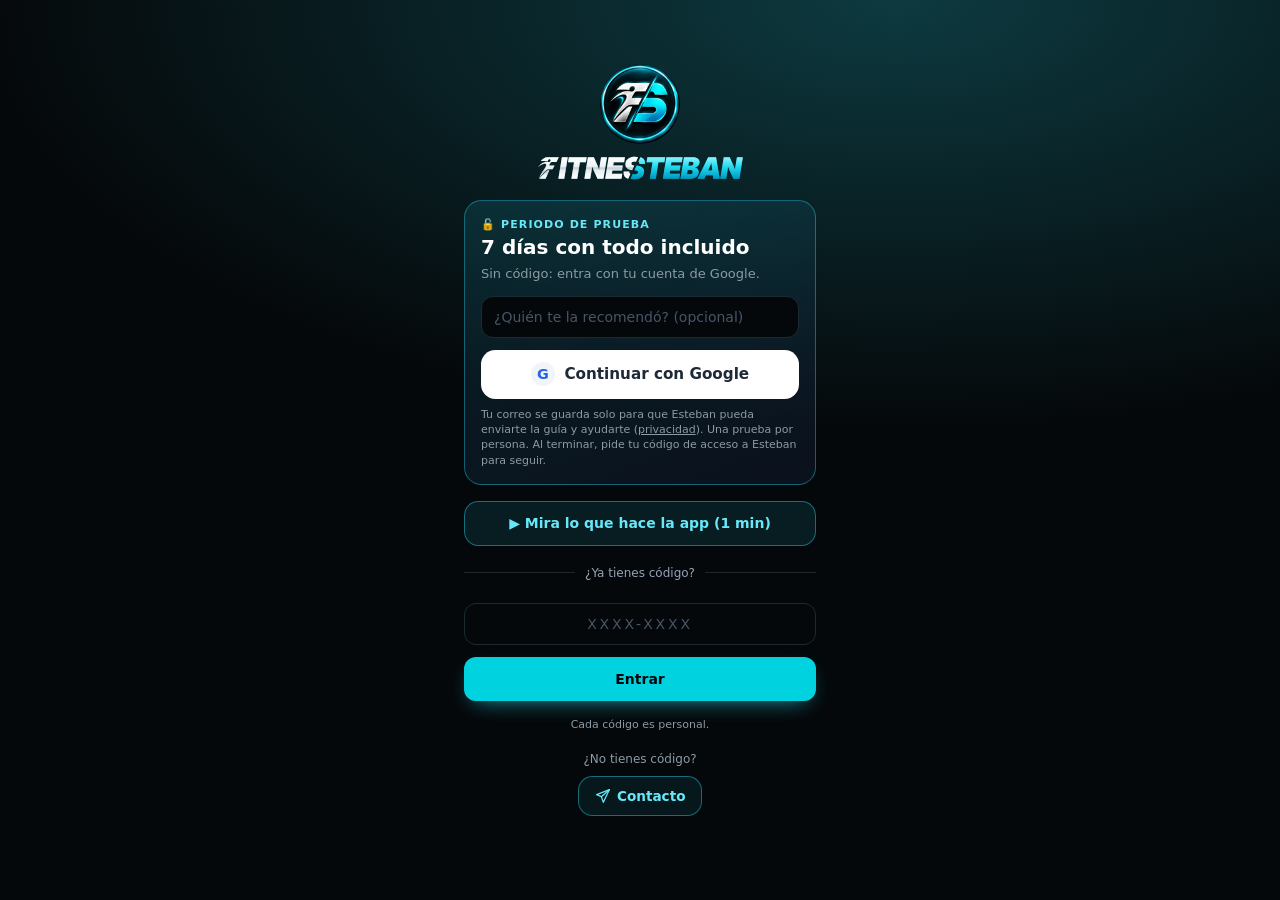
==== commit 85cec061: "5.18.0: mensajes con Esteban dentro de la app, «Para escribir» y respuestas sugeridas (script v17) C" ====
--- a/index.html
+++ b/index.html
@@ -36,7 +36,7 @@
         <button id="chatBtn" type="button" class="help-btn chat-btn" aria-label="Coach IA"><svg viewBox="0 0 24 24" aria-hidden="true"><defs><linearGradient id="boltG" x1="0" y1="0" x2=".35" y2="1"><stop offset="0" stop-color="#8af4ff"/><stop offset=".5" stop-color="#1fd9ef"/><stop offset="1" stop-color="#0098c2"/></linearGradient></defs><path d="M13.6 1.8 4.6 13.4h6.1l-1.9 8.8 9.6-12.3h-6.3l1.5-8.1z" fill="url(#boltG)" stroke="#bff8ff" stroke-opacity=".55" stroke-width=".6" stroke-linejoin="round"/></svg></button>
         <button id="helpBtn" type="button" class="help-btn" aria-label="Guía de la app">?</button>
         <button id="usersBtn" type="button" class="help-btn grid place-items-center" aria-label="Usuarios" style="display:none"><svg viewBox="0 0 24 24" width="17" height="17" fill="none" stroke="currentColor" stroke-width="2" stroke-linecap="round" stroke-linejoin="round" aria-hidden="true"><circle cx="9" cy="8" r="3.2"/><path d="M3.5 19c.6-3.2 2.8-5 5.5-5s4.9 1.8 5.5 5"/><circle cx="17" cy="9" r="2.5"/><path d="M16 14.2c2.4-.2 4 1.4 4.5 4.3"/></svg></button>
-        <a id="mailBtn" class="help-btn grid place-items-center" href="https://t.me/fitnesteban?direct" target="_blank" rel="noopener" aria-label="Escribir a Esteban por Telegram"><svg viewBox="0 0 24 24" width="17" height="17" fill="none" stroke="currentColor" stroke-width="2" stroke-linecap="round" stroke-linejoin="round" aria-hidden="true"><path d="M21.5 2.5 2.5 10l7 3 3 8.5z"/><path d="M21.5 2.5 9.5 13"/></svg></a>
+        <a id="mailBtn" class="help-btn grid place-items-center" href="https://t.me/fitnesteban?direct" target="_blank" rel="noopener" aria-label="Escribir a Esteban"><svg viewBox="0 0 24 24" width="19" height="19" fill="none" stroke="currentColor" stroke-width="2" stroke-linecap="round" stroke-linejoin="round" aria-hidden="true"><path d="M14 9a6 6 0 0 0-11 3.3c0 1.1.3 2.1.8 3L3 18l2.8-.8A6 6 0 0 0 14 9z"/><path d="M10.5 6.2A6 6 0 0 1 21 10c0 1.1-.3 2.1-.8 3l.8 2.8-2.8-.8a6 6 0 0 1-1.7.7"/></svg></a>
         <button id="timerPill" type="button" class="timer-pill" aria-label="Temporizador de descanso">
           <svg viewBox="0 0 24 24" class="w-4 h-4" fill="none" stroke="currentColor" stroke-width="2"><circle cx="12" cy="13" r="8"/><path d="M12 9v4l2.5 2.5M9 2h6"/></svg>
           <span id="timerDisplay" class="font-mono">Descanso</span>
--- a/styles.css
+++ b/styles.css
@@ -1 +1 @@
-*,:after,:before{--tw-border-spacing-x:0;--tw-border-spacing-y:0;--tw-translate-x:0;--tw-translate-y:0;--tw-rotate:0;--tw-skew-x:0;--tw-skew-y:0;--tw-scale-x:1;--tw-scale-y:1;--tw-pan-x: ;--tw-pan-y: ;--tw-pinch-zoom: ;--tw-scroll-snap-strictness:proximity;--tw-gradient-from-position: ;--tw-gradient-via-position: ;--tw-gradient-to-position: ;--tw-ordinal: ;--tw-slashed-zero: ;--tw-numeric-figure: ;--tw-numeric-spacing: ;--tw-numeric-fraction: ;--tw-ring-inset: ;--tw-ring-offset-width:0px;--tw-ring-offset-color:#fff;--tw-ring-color:rgba(59,130,246,.5);--tw-ring-offset-shadow:0 0 #0000;--tw-ring-shadow:0 0 #0000;--tw-shadow:0 0 #0000;--tw-shadow-colored:0 0 #0000;--tw-blur: ;--tw-brightness: ;--tw-contrast: ;--tw-grayscale: ;--tw-hue-rotate: ;--tw-invert: ;--tw-saturate: ;--tw-sepia: ;--tw-drop-shadow: ;--tw-backdrop-blur: ;--tw-backdrop-brightness: ;--tw-backdrop-contrast: ;--tw-backdrop-grayscale: ;--tw-backdrop-hue-rotate: ;--tw-backdrop-invert: ;--tw-backdrop-opacity: ;--tw-backdrop-saturate: ;--tw-backdrop-sepia: ;--tw-contain-size: ;--tw-contain-layout: ;--tw-contain-paint: ;--tw-contain-style: }::backdrop{--tw-border-spacing-x:0;--tw-border-spacing-y:0;--tw-translate-x:0;--tw-translate-y:0;--tw-rotate:0;--tw-skew-x:0;--tw-skew-y:0;--tw-scale-x:1;--tw-scale-y:1;--tw-pan-x: ;--tw-pan-y: ;--tw-pinch-zoom: ;--tw-scroll-snap-strictness:proximity;--tw-gradient-from-position: ;--tw-gradient-via-position: ;--tw-gradient-to-position: ;--tw-ordinal: ;--tw-slashed-zero: ;--tw-numeric-figure: ;--tw-numeric-spacing: ;--tw-numeric-fraction: ;--tw-ring-inset: ;--tw-ring-offset-width:0px;--tw-ring-offset-color:#fff;--tw-ring-color:rgba(59,130,246,.5);--tw-ring-offset-shadow:0 0 #0000;--tw-ring-shadow:0 0 #0000;--tw-shadow:0 0 #0000;--tw-shadow-colored:0 0 #0000;--tw-blur: ;--tw-brightness: ;--tw-contrast: ;--tw-grayscale: ;--tw-hue-rotate: ;--tw-invert: ;--tw-saturate: ;--tw-sepia: ;--tw-drop-shadow: ;--tw-backdrop-blur: ;--tw-backdrop-brightness: ;--tw-backdrop-contrast: ;--tw-backdrop-grayscale: ;--tw-backdrop-hue-rotate: ;--tw-backdrop-invert: ;--tw-backdrop-opacity: ;--tw-backdrop-saturate: ;--tw-backdrop-sepia: ;--tw-contain-size: ;--tw-contain-layout: ;--tw-contain-paint: ;--tw-contain-style: }/*! tailwindcss v3.4.19 | MIT License | https://tailwindcss.com*/*,:after,:before{box-sizing:border-box;border:0 solid #e5e7eb}:after,:before{--tw-content:""}:host,html{line-height:1.5;-webkit-text-size-adjust:100%;-moz-tab-size:4;-o-tab-size:4;tab-size:4;font-family:system-ui,-apple-system,Segoe UI,Roboto,sans-serif;font-feature-settings:normal;font-variation-settings:normal;-webkit-tap-highlight-color:transparent}body{margin:0;line-height:inherit}hr{height:0;color:inherit;border-top-width:1px}abbr:where([title]){-webkit-text-decoration:underline dotted;text-decoration:underline dotted}h1,h2,h3,h4,h5,h6{font-size:inherit;font-weight:inherit}a{color:inherit;text-decoration:inherit}b,strong{font-weight:bolder}code,kbd,pre,samp{font-family:ui-monospace,SFMono-Regular,Menlo,Monaco,Consolas,Liberation Mono,Courier New,monospace;font-feature-settings:normal;font-variation-settings:normal;font-size:1em}small{font-size:80%}sub,sup{font-size:75%;line-height:0;position:relative;vertical-align:baseline}sub{bottom:-.25em}sup{top:-.5em}table{text-indent:0;border-color:inherit;border-collapse:collapse}button,input,optgroup,select,textarea{font-family:inherit;font-feature-settings:inherit;font-variation-settings:inherit;font-size:100%;font-weight:inherit;line-height:inherit;letter-spacing:inherit;color:inherit;margin:0;padding:0}button,select{text-transform:none}button,input:where([type=button]),input:where([type=reset]),input:where([type=submit]){-webkit-appearance:button;background-color:transparent;background-image:none}:-moz-focusring{outline:auto}:-moz-ui-invalid{box-shadow:none}progress{vertical-align:baseline}::-webkit-inner-spin-button,::-webkit-outer-spin-button{height:auto}[type=search]{-webkit-appearance:textfield;outline-offset:-2px}::-webkit-search-decoration{-webkit-appearance:none}::-webkit-file-upload-button{-webkit-appearance:button;font:inherit}summary{display:list-item}blockquote,dd,dl,figure,h1,h2,h3,h4,h5,h6,hr,p,pre{margin:0}fieldset{margin:0}fieldset,legend{padding:0}menu,ol,ul{list-style:none;margin:0;padding:0}dialog{padding:0}textarea{resize:vertical}input::-moz-placeholder,textarea::-moz-placeholder{opacity:1;color:#9ca3af}input::placeholder,textarea::placeholder{opacity:1;color:#9ca3af}[role=button],button{cursor:pointer}:disabled{cursor:default}audio,canvas,embed,iframe,img,object,svg,video{display:block;vertical-align:middle}img,video{max-width:100%;height:auto}[hidden]:where(:not([hidden=until-found])){display:none}.pointer-events-none{pointer-events:none}.visible{visibility:visible}.invisible{visibility:hidden}.fixed{position:fixed}.absolute{position:absolute}.relative{position:relative}.sticky{position:sticky}.inset-0{inset:0}.inset-x-0{left:0;right:0}.bottom-0{bottom:0}.right-2{right:.5rem}.top-0{top:0}.top-16{top:4rem}.top-2{top:.5rem}.z-30{z-index:30}.z-50{z-index:50}.col-span-2{grid-column:span 2/span 2}.float-right{float:right}.-mx-1{margin-left:-.25rem;margin-right:-.25rem}.-mx-4{margin-left:-1rem;margin-right:-1rem}.mx-auto{margin-left:auto;margin-right:auto}.\!mb-0{margin-bottom:0!important}.\!mt-0{margin-top:0!important}.\!mt-1{margin-top:.25rem!important}.-ml-1{margin-left:-.25rem}.-mt-0\.5{margin-top:-.125rem}.-mt-1{margin-top:-.25rem}.-mt-1\.5{margin-top:-.375rem}.-mt-2{margin-top:-.5rem}.mb-1{margin-bottom:.25rem}.mb-1\.5{margin-bottom:.375rem}.mb-2{margin-bottom:.5rem}.mb-2\.5{margin-bottom:.625rem}.mb-3{margin-bottom:.75rem}.mb-5{margin-bottom:1.25rem}.ml-1\.5{margin-left:.375rem}.ml-2{margin-left:.5rem}.ml-auto{margin-left:auto}.mr-1\.5{margin-right:.375rem}.mt-0\.5{margin-top:.125rem}.mt-1{margin-top:.25rem}.mt-1\.5{margin-top:.375rem}.mt-2{margin-top:.5rem}.mt-2\.5{margin-top:.625rem}.mt-3{margin-top:.75rem}.mt-4{margin-top:1rem}.mt-5{margin-top:1.25rem}.mt-6{margin-top:1.5rem}.mt-8{margin-top:2rem}.block{display:block}.\!inline-block{display:inline-block!important}.inline-block{display:inline-block}.flex{display:flex}.inline-flex{display:inline-flex}.grid{display:grid}.contents{display:contents}.hidden{display:none}.h-0\.5{height:.125rem}.h-1{height:.25rem}.h-1\.5{height:.375rem}.h-14{height:3.5rem}.h-2{height:.5rem}.h-20{height:5rem}.h-3{height:.75rem}.h-4{height:1rem}.h-5{height:1.25rem}.h-6{height:1.5rem}.h-7{height:1.75rem}.h-8{height:2rem}.h-9{height:2.25rem}.h-\[15px\]{height:15px}.h-\[44px\]{height:44px}.h-auto{height:auto}.h-full{height:100%}.h-px{height:1px}.max-h-28{max-height:7rem}.max-h-56{max-height:14rem}.max-h-\[50dvh\]{max-height:50dvh}.min-h-\[18px\]{min-height:18px}.min-h-\[30px\]{min-height:30px}.\!w-auto{width:auto!important}.w-1\.5{width:.375rem}.w-14{width:3.5rem}.w-16{width:4rem}.w-2{width:.5rem}.w-20{width:5rem}.w-4{width:1rem}.w-5{width:1.25rem}.w-6{width:1.5rem}.w-7{width:1.75rem}.w-8{width:2rem}.w-9{width:2.25rem}.w-\[15px\]{width:15px}.w-\[48\%\]{width:48%}.w-full{width:100%}.min-w-0{min-width:0}.max-w-\[190px\]{max-width:190px}.max-w-full{max-width:100%}.max-w-xl{max-width:36rem}.flex-1{flex:1 1 0%}.shrink-0{flex-shrink:0}.grow{flex-grow:1}.-rotate-90{--tw-rotate:-90deg}.-rotate-90,.rotate-180{transform:translate(var(--tw-translate-x),var(--tw-translate-y)) rotate(var(--tw-rotate)) skewX(var(--tw-skew-x)) skewY(var(--tw-skew-y)) scaleX(var(--tw-scale-x)) scaleY(var(--tw-scale-y))}.rotate-180{--tw-rotate:180deg}.rotate-90{--tw-rotate:90deg}.rotate-90,.scale-75{transform:translate(var(--tw-translate-x),var(--tw-translate-y)) rotate(var(--tw-rotate)) skewX(var(--tw-skew-x)) skewY(var(--tw-skew-y)) scaleX(var(--tw-scale-x)) scaleY(var(--tw-scale-y))}.scale-75{--tw-scale-x:.75;--tw-scale-y:.75}.transform{transform:translate(var(--tw-translate-x),var(--tw-translate-y)) rotate(var(--tw-rotate)) skewX(var(--tw-skew-x)) skewY(var(--tw-skew-y)) scaleX(var(--tw-scale-x)) scaleY(var(--tw-scale-y))}.cursor-pointer{cursor:pointer}.select-none{-webkit-user-select:none;-moz-user-select:none;user-select:none}.resize-none{resize:none}.resize{resize:both}.list-decimal{list-style-type:decimal}.list-disc{list-style-type:disc}.grid-cols-2{grid-template-columns:repeat(2,minmax(0,1fr))}.grid-cols-3{grid-template-columns:repeat(3,minmax(0,1fr))}.grid-cols-4{grid-template-columns:repeat(4,minmax(0,1fr))}.grid-cols-5{grid-template-columns:repeat(5,minmax(0,1fr))}.grid-cols-7{grid-template-columns:repeat(7,minmax(0,1fr))}.grid-cols-\[1\.4fr_1fr_1fr\]{grid-template-columns:1.4fr 1fr 1fr}.grid-cols-\[1fr_1fr_auto\]{grid-template-columns:1fr 1fr auto}.flex-col{flex-direction:column}.flex-wrap{flex-wrap:wrap}.place-items-center{place-items:center}.items-start{align-items:flex-start}.items-end{align-items:flex-end}.items-center{align-items:center}.items-baseline{align-items:baseline}.items-stretch{align-items:stretch}.justify-end{justify-content:flex-end}.justify-center{justify-content:center}.justify-between{justify-content:space-between}.gap-0\.5{gap:.125rem}.gap-1{gap:.25rem}.gap-1\.5{gap:.375rem}.gap-2{gap:.5rem}.gap-2\.5{gap:.625rem}.gap-3{gap:.75rem}.gap-4{gap:1rem}.gap-x-2{-moz-column-gap:.5rem;column-gap:.5rem}.gap-x-3{-moz-column-gap:.75rem;column-gap:.75rem}.gap-x-4{-moz-column-gap:1rem;column-gap:1rem}.gap-y-1{row-gap:.25rem}.space-y-1>:not([hidden])~:not([hidden]){--tw-space-y-reverse:0;margin-top:calc(.25rem*(1 - var(--tw-space-y-reverse)));margin-bottom:calc(.25rem*var(--tw-space-y-reverse))}.space-y-1\.5>:not([hidden])~:not([hidden]){--tw-space-y-reverse:0;margin-top:calc(.375rem*(1 - var(--tw-space-y-reverse)));margin-bottom:calc(.375rem*var(--tw-space-y-reverse))}.space-y-2>:not([hidden])~:not([hidden]){--tw-space-y-reverse:0;margin-top:calc(.5rem*(1 - var(--tw-space-y-reverse)));margin-bottom:calc(.5rem*var(--tw-space-y-reverse))}.space-y-2\.5>:not([hidden])~:not([hidden]){--tw-space-y-reverse:0;margin-top:calc(.625rem*(1 - var(--tw-space-y-reverse)));margin-bottom:calc(.625rem*var(--tw-space-y-reverse))}.space-y-3>:not([hidden])~:not([hidden]){--tw-space-y-reverse:0;margin-top:calc(.75rem*(1 - var(--tw-space-y-reverse)));margin-bottom:calc(.75rem*var(--tw-space-y-reverse))}.self-start{align-self:flex-start}.overflow-hidden{overflow:hidden}.overflow-x-auto{overflow-x:auto}.overflow-y-auto{overflow-y:auto}.truncate{overflow:hidden;text-overflow:ellipsis}.truncate,.whitespace-nowrap{white-space:nowrap}.whitespace-pre-line{white-space:pre-line}.break-words{overflow-wrap:break-word}.rounded{border-radius:.25rem}.rounded-2xl{border-radius:1rem}.rounded-full{border-radius:9999px}.rounded-lg{border-radius:.5rem}.rounded-sm{border-radius:.125rem}.rounded-xl{border-radius:.75rem}.border{border-width:1px}.border-2{border-width:2px}.border-b{border-bottom-width:1px}.border-t{border-top-width:1px}.\!border-cyan-400{--tw-border-opacity:1!important;border-color:rgb(34 211 238/var(--tw-border-opacity,1))!important}.border-amber-300\/40{border-color:rgba(252,211,77,.4)}.border-amber-300\/70{border-color:rgba(252,211,77,.7)}.border-amber-400\/60{border-color:rgba(251,191,36,.6)}.border-amber-500\/30{border-color:rgba(245,158,11,.3)}.border-brand{--tw-border-opacity:1;border-color:rgb(var(--c-brand)/var(--tw-border-opacity,1))}.border-brand\/30{border-color:rgb(var(--c-brand)/.3)}.border-brand\/40{border-color:rgb(var(--c-brand)/.4)}.border-brand\/50{border-color:rgb(var(--c-brand)/.5)}.border-emerald-500\/40{border-color:rgba(16,185,129,.4)}.border-emerald-500\/50{border-color:rgba(16,185,129,.5)}.border-line{--tw-border-opacity:1;border-color:rgb(var(--c-line)/var(--tw-border-opacity,1))}.border-line\/60{border-color:rgb(var(--c-line)/.6)}.border-rose-500\/40{border-color:rgba(244,63,94,.4)}.\!bg-transparent{background-color:transparent!important}.bg-amber-300{--tw-bg-opacity:1;background-color:rgb(252 211 77/var(--tw-bg-opacity,1))}.bg-amber-300\/10{background-color:rgba(252,211,77,.1)}.bg-amber-300\/50{background-color:rgba(252,211,77,.5)}.bg-amber-400{--tw-bg-opacity:1;background-color:rgb(251 191 36/var(--tw-bg-opacity,1))}.bg-amber-500\/10{background-color:rgba(245,158,11,.1)}.bg-brand{--tw-bg-opacity:1;background-color:rgb(var(--c-brand)/var(--tw-bg-opacity,1))}.bg-brand\/10{background-color:rgb(var(--c-brand)/.1)}.bg-cyan-500\/20{background-color:rgba(6,182,212,.2)}.bg-emerald-400{--tw-bg-opacity:1;background-color:rgb(52 211 153/var(--tw-bg-opacity,1))}.bg-emerald-500\/5{background-color:rgba(16,185,129,.05)}.bg-ink{--tw-bg-opacity:1;background-color:rgb(var(--c-ink)/var(--tw-bg-opacity,1))}.bg-ink\/80{background-color:rgb(var(--c-ink)/.8)}.bg-ink\/90{background-color:rgb(var(--c-ink)/.9)}.bg-line{--tw-bg-opacity:1;background-color:rgb(var(--c-line)/var(--tw-bg-opacity,1))}.bg-panel{--tw-bg-opacity:1;background-color:rgb(var(--c-panel)/var(--tw-bg-opacity,1))}.bg-panel\/95{background-color:rgb(var(--c-panel)/.95)}.bg-rose-400{--tw-bg-opacity:1;background-color:rgb(251 113 133/var(--tw-bg-opacity,1))}.bg-rose-500{--tw-bg-opacity:1;background-color:rgb(244 63 94/var(--tw-bg-opacity,1))}.bg-transparent{background-color:transparent}.bg-white\/10{background-color:hsla(0,0%,100%,.1)}.bg-white\/5{background-color:hsla(0,0%,100%,.05)}.object-contain{-o-object-fit:contain;object-fit:contain}.object-cover{-o-object-fit:cover;object-fit:cover}.\!p-0{padding:0!important}.p-0{padding:0}.p-1\.5{padding:.375rem}.p-2{padding:.5rem}.p-2\.5{padding:.625rem}.p-3{padding:.75rem}.p-4{padding:1rem}.\!px-1{padding-left:.25rem!important;padding-right:.25rem!important}.\!px-2{padding-left:.5rem!important;padding-right:.5rem!important}.\!px-3{padding-left:.75rem!important;padding-right:.75rem!important}.\!py-1\.5{padding-top:.375rem!important;padding-bottom:.375rem!important}.\!py-2{padding-top:.5rem!important;padding-bottom:.5rem!important}.\!py-2\.5{padding-top:.625rem!important;padding-bottom:.625rem!important}.\!py-3{padding-top:.75rem!important;padding-bottom:.75rem!important}.px-0{padding-left:0;padding-right:0}.px-1{padding-left:.25rem;padding-right:.25rem}.px-1\.5{padding-left:.375rem;padding-right:.375rem}.px-2{padding-left:.5rem;padding-right:.5rem}.px-2\.5{padding-left:.625rem;padding-right:.625rem}.px-3{padding-left:.75rem;padding-right:.75rem}.px-3\.5{padding-left:.875rem;padding-right:.875rem}.px-4{padding-left:1rem;padding-right:1rem}.py-0\.5{padding-top:.125rem;padding-bottom:.125rem}.py-1{padding-top:.25rem;padding-bottom:.25rem}.py-1\.5{padding-top:.375rem;padding-bottom:.375rem}.py-10{padding-top:2.5rem;padding-bottom:2.5rem}.py-2{padding-top:.5rem;padding-bottom:.5rem}.py-2\.5{padding-top:.625rem;padding-bottom:.625rem}.py-3{padding-top:.75rem;padding-bottom:.75rem}.py-3\.5{padding-top:.875rem;padding-bottom:.875rem}.py-4{padding-top:1rem;padding-bottom:1rem}.py-6{padding-top:1.5rem;padding-bottom:1.5rem}.py-px{padding-top:1px;padding-bottom:1px}.pb-1{padding-bottom:.25rem}.pb-2{padding-bottom:.5rem}.pb-2\.5{padding-bottom:.625rem}.pb-3{padding-bottom:.75rem}.pb-36{padding-bottom:9rem}.pl-2\.5{padding-left:.625rem}.pl-3{padding-left:.75rem}.pl-4{padding-left:1rem}.pl-5{padding-left:1.25rem}.pr-1\.5{padding-right:.375rem}.pr-3{padding-right:.75rem}.pt-0\.5{padding-top:.125rem}.pt-1{padding-top:.25rem}.pt-3{padding-top:.75rem}.pt-4{padding-top:1rem}.text-left{text-align:left}.text-center{text-align:center}.text-right{text-align:right}.align-middle{vertical-align:middle}.font-mono{font-family:ui-monospace,SFMono-Regular,Menlo,Monaco,Consolas,Liberation Mono,Courier New,monospace}.font-sans{font-family:system-ui,-apple-system,Segoe UI,Roboto,sans-serif}.text-2xl{font-size:1.5rem;line-height:2rem}.text-3xl{font-size:1.875rem;line-height:2.25rem}.text-4xl{font-size:2.25rem;line-height:2.5rem}.text-5xl{font-size:3rem;line-height:1}.text-\[10\.5px\]{font-size:10.5px}.text-\[10px\]{font-size:10px}.text-\[11\.5px\]{font-size:11.5px}.text-\[11px\]{font-size:11px}.text-\[12\.5px\]{font-size:12.5px}.text-\[12px\]{font-size:12px}.text-\[13\.5px\]{font-size:13.5px}.text-\[13px\]{font-size:13px}.text-\[14px\]{font-size:14px}.text-\[15px\]{font-size:15px}.text-\[16px\]{font-size:16px}.text-\[17px\]{font-size:17px}.text-\[18px\]{font-size:18px}.text-\[19px\]{font-size:19px}.text-\[21px\]{font-size:21px}.text-\[9px\]{font-size:9px}.text-base{font-size:1rem;line-height:1.5rem}.text-lg{font-size:1.125rem;line-height:1.75rem}.text-sm{font-size:.875rem;line-height:1.25rem}.text-xl{font-size:1.25rem;line-height:1.75rem}.text-xs{font-size:.75rem;line-height:1rem}.font-black{font-weight:900}.font-bold{font-weight:700}.font-extrabold{font-weight:800}.font-normal{font-weight:400}.font-semibold{font-weight:600}.uppercase{text-transform:uppercase}.capitalize{text-transform:capitalize}.\!normal-case{text-transform:none!important}.normal-case{text-transform:none}.italic{font-style:italic}.tabular-nums{--tw-numeric-spacing:tabular-nums;font-variant-numeric:var(--tw-ordinal) var(--tw-slashed-zero) var(--tw-numeric-figure) var(--tw-numeric-spacing) var(--tw-numeric-fraction)}.leading-none{line-height:1}.leading-relaxed{line-height:1.625}.leading-snug{line-height:1.375}.leading-tight{line-height:1.25}.\!tracking-normal{letter-spacing:0!important}.tracking-\[\.15em\]{letter-spacing:.15em}.tracking-\[\.2em\]{letter-spacing:.2em}.tracking-\[0\.5em\]{letter-spacing:.5em}.tracking-wider{letter-spacing:.05em}.tracking-widest{letter-spacing:.1em}.\!text-amber-300{--tw-text-opacity:1!important;color:rgb(252 211 77/var(--tw-text-opacity,1))!important}.\!text-cyan-300{--tw-text-opacity:1!important;color:rgb(103 232 249/var(--tw-text-opacity,1))!important}.\!text-rose-300{--tw-text-opacity:1!important;color:rgb(253 164 175/var(--tw-text-opacity,1))!important}.text-amber-100{--tw-text-opacity:1;color:rgb(254 243 199/var(--tw-text-opacity,1))}.text-amber-200{--tw-text-opacity:1;color:rgb(253 230 138/var(--tw-text-opacity,1))}.text-amber-200\/90{color:hsla(48,97%,77%,.9)}.text-amber-300{--tw-text-opacity:1;color:rgb(252 211 77/var(--tw-text-opacity,1))}.text-amber-300\/90{color:rgba(252,211,77,.9)}.text-brand{--tw-text-opacity:1;color:rgb(var(--c-brand)/var(--tw-text-opacity,1))}.text-cyan-100{--tw-text-opacity:1;color:rgb(207 250 254/var(--tw-text-opacity,1))}.text-cyan-300{--tw-text-opacity:1;color:rgb(103 232 249/var(--tw-text-opacity,1))}.text-emerald-200{--tw-text-opacity:1;color:rgb(167 243 208/var(--tw-text-opacity,1))}.text-emerald-300{--tw-text-opacity:1;color:rgb(110 231 183/var(--tw-text-opacity,1))}.text-ink{--tw-text-opacity:1;color:rgb(var(--c-ink)/var(--tw-text-opacity,1))}.text-mute{--tw-text-opacity:1;color:rgb(var(--c-mute)/var(--tw-text-opacity,1))}.text-red-200{--tw-text-opacity:1;color:rgb(254 202 202/var(--tw-text-opacity,1))}.text-red-300{--tw-text-opacity:1;color:rgb(252 165 165/var(--tw-text-opacity,1))}.text-rose-300{--tw-text-opacity:1;color:rgb(253 164 175/var(--tw-text-opacity,1))}.text-slate-300{--tw-text-opacity:1;color:rgb(203 213 225/var(--tw-text-opacity,1))}.text-white{--tw-text-opacity:1;color:rgb(255 255 255/var(--tw-text-opacity,1))}.text-white\/80{color:hsla(0,0%,100%,.8)}.underline{text-decoration-line:underline}.line-through{text-decoration-line:line-through}.decoration-slate-500{text-decoration-color:#64748b}.antialiased{-webkit-font-smoothing:antialiased;-moz-osx-font-smoothing:grayscale}.opacity-25{opacity:.25}.opacity-30{opacity:.3}.opacity-50{opacity:.5}.opacity-60{opacity:.6}.opacity-70{opacity:.7}.opacity-80{opacity:.8}.opacity-90{opacity:.9}.ring-1{--tw-ring-offset-shadow:var(--tw-ring-inset) 0 0 0 var(--tw-ring-offset-width) var(--tw-ring-offset-color);--tw-ring-shadow:var(--tw-ring-inset) 0 0 0 calc(1px + var(--tw-ring-offset-width)) var(--tw-ring-color);box-shadow:var(--tw-ring-offset-shadow),var(--tw-ring-shadow),var(--tw-shadow,0 0 #0000)}.ring-cyan-400{--tw-ring-opacity:1;--tw-ring-color:rgb(34 211 238/var(--tw-ring-opacity,1))}.blur{--tw-blur:blur(8px)}.blur,.grayscale{filter:var(--tw-blur) var(--tw-brightness) var(--tw-contrast) var(--tw-grayscale) var(--tw-hue-rotate) var(--tw-invert) var(--tw-saturate) var(--tw-sepia) var(--tw-drop-shadow)}.grayscale{--tw-grayscale:grayscale(100%)}.sepia{--tw-sepia:sepia(100%)}.filter,.sepia{filter:var(--tw-blur) var(--tw-brightness) var(--tw-contrast) var(--tw-grayscale) var(--tw-hue-rotate) var(--tw-invert) var(--tw-saturate) var(--tw-sepia) var(--tw-drop-shadow)}.backdrop-blur{--tw-backdrop-blur:blur(8px);-webkit-backdrop-filter:var(--tw-backdrop-blur) var(--tw-backdrop-brightness) var(--tw-backdrop-contrast) var(--tw-backdrop-grayscale) var(--tw-backdrop-hue-rotate) var(--tw-backdrop-invert) var(--tw-backdrop-opacity) var(--tw-backdrop-saturate) var(--tw-backdrop-sepia);backdrop-filter:var(--tw-backdrop-blur) var(--tw-backdrop-brightness) var(--tw-backdrop-contrast) var(--tw-backdrop-grayscale) var(--tw-backdrop-hue-rotate) var(--tw-backdrop-invert) var(--tw-backdrop-opacity) var(--tw-backdrop-saturate) var(--tw-backdrop-sepia)}.transition{transition-property:color,background-color,border-color,text-decoration-color,fill,stroke,opacity,box-shadow,transform,filter,-webkit-backdrop-filter;transition-property:color,background-color,border-color,text-decoration-color,fill,stroke,opacity,box-shadow,transform,filter,backdrop-filter;transition-property:color,background-color,border-color,text-decoration-color,fill,stroke,opacity,box-shadow,transform,filter,backdrop-filter,-webkit-backdrop-filter;transition-timing-function:cubic-bezier(.4,0,.2,1);transition-duration:.15s}.transition-\[width\]{transition-property:width;transition-timing-function:cubic-bezier(.4,0,.2,1);transition-duration:.15s}.duration-200{transition-duration:.2s}.ease-in{transition-timing-function:cubic-bezier(.4,0,1,1)}.ease-out{transition-timing-function:cubic-bezier(0,0,.2,1)}:root{--c-ink:5 8 10;--c-panel:12 19 23;--c-line:28 42 49;--c-mute:138 155 165;--c-brand:0 210 223}html.light{--c-ink:238 242 244;--c-panel:255 255 255;--c-line:214 224 229;--c-mute:88 104 112;--c-brand:8 145 178;color-scheme:light}html{-webkit-tap-highlight-color:transparent;background:rgb(var(--c-ink));color-scheme:dark}body,html{overflow-x:clip}.swipe-peek{position:fixed;left:0;right:0;bottom:0;z-index:20;overflow:hidden;background:rgb(var(--c-ink));pointer-events:none;will-change:transform}body{min-height:100dvh;overscroll-behavior-y:contain}.pt-safe{padding-top:env(safe-area-inset-top)}.pb-safe{padding-bottom:env(safe-area-inset-bottom)}.card{border-radius:1rem;border-width:1px;--tw-border-opacity:1;border-color:rgb(var(--c-line)/var(--tw-border-opacity,1));--tw-bg-opacity:1;background-color:rgb(var(--c-panel)/var(--tw-bg-opacity,1))}.section-title{font-size:.75rem;line-height:1rem;font-weight:700;text-transform:uppercase;letter-spacing:.05em;--tw-text-opacity:1;color:rgb(var(--c-brand)/var(--tw-text-opacity,1))}html.light .home-card .section-title{color:#67e8f9}.lbl{display:block;font-size:11px;font-weight:600;--tw-text-opacity:1;color:rgb(var(--c-mute)/var(--tw-text-opacity,1))}html.light .lbl .spinner{border-color:#0b1418 rgba(15,40,50,.2) rgba(15,40,50,.2)}.field{width:100%;border-radius:.75rem;border-width:1px;--tw-border-opacity:1;border-color:rgb(var(--c-line)/var(--tw-border-opacity,1));--tw-bg-opacity:1;background-color:rgb(var(--c-ink)/var(--tw-bg-opacity,1));padding:.625rem .75rem;font-size:.875rem;line-height:1.25rem;font-weight:600;--tw-text-opacity:1;color:rgb(255 255 255/var(--tw-text-opacity,1));outline:2px solid transparent;outline-offset:2px;transition-property:color,background-color,border-color,text-decoration-color,fill,stroke,opacity,box-shadow,transform,filter,-webkit-backdrop-filter;transition-property:color,background-color,border-color,text-decoration-color,fill,stroke,opacity,box-shadow,transform,filter,backdrop-filter;transition-property:color,background-color,border-color,text-decoration-color,fill,stroke,opacity,box-shadow,transform,filter,backdrop-filter,-webkit-backdrop-filter;transition-timing-function:cubic-bezier(.4,0,.2,1);transition-duration:.15s}html.light .field{color:#0b1418}html.light .home-card .field{color:#fff}html.light .ms-row .field{color:#0f172a}.field:focus{--tw-border-opacity:1;border-color:rgb(var(--c-brand)/var(--tw-border-opacity,1));--tw-ring-offset-shadow:var(--tw-ring-inset) 0 0 0 var(--tw-ring-offset-width) var(--tw-ring-offset-color);--tw-ring-shadow:var(--tw-ring-inset) 0 0 0 calc(2px + var(--tw-ring-offset-width)) var(--tw-ring-color);box-shadow:var(--tw-ring-offset-shadow),var(--tw-ring-shadow),var(--tw-shadow,0 0 #0000);--tw-ring-color:rgb(var(--c-brand)/0.2)}.field::-moz-placeholder{font-weight:400;--tw-text-opacity:1;color:rgb(71 85 105/var(--tw-text-opacity,1))}.field::placeholder{font-weight:400;--tw-text-opacity:1;color:rgb(71 85 105/var(--tw-text-opacity,1))}select.field{-webkit-appearance:none;-moz-appearance:none;appearance:none}.btn-primary{display:inline-flex;align-items:center;justify-content:center;gap:.5rem;border-radius:.75rem;--tw-bg-opacity:1;background-color:rgb(var(--c-brand)/var(--tw-bg-opacity,1));padding:.75rem 1rem;font-size:.875rem;line-height:1.25rem;font-weight:800;--tw-text-opacity:1;color:rgb(var(--c-ink)/var(--tw-text-opacity,1));transition-property:color,background-color,border-color,text-decoration-color,fill,stroke,opacity,box-shadow,transform,filter,-webkit-backdrop-filter;transition-property:color,background-color,border-color,text-decoration-color,fill,stroke,opacity,box-shadow,transform,filter,backdrop-filter;transition-property:color,background-color,border-color,text-decoration-color,fill,stroke,opacity,box-shadow,transform,filter,backdrop-filter,-webkit-backdrop-filter;transition-timing-function:cubic-bezier(.4,0,.2,1);transition-duration:.15s}.btn-primary:active{--tw-scale-x:.98;--tw-scale-y:.98;transform:translate(var(--tw-translate-x),var(--tw-translate-y)) rotate(var(--tw-rotate)) skewX(var(--tw-skew-x)) skewY(var(--tw-skew-y)) scaleX(var(--tw-scale-x)) scaleY(var(--tw-scale-y))}.btn-primary:disabled{opacity:.6}.btn-ghost{border-radius:.75rem;border-width:1px;--tw-border-opacity:1;border-color:rgb(var(--c-line)/var(--tw-border-opacity,1));--tw-bg-opacity:1;background-color:rgb(var(--c-ink)/var(--tw-bg-opacity,1));padding:.75rem;font-size:.875rem;line-height:1.25rem;font-weight:700;--tw-text-opacity:1;color:rgb(255 255 255/var(--tw-text-opacity,1));transition-property:color,background-color,border-color,text-decoration-color,fill,stroke,opacity,box-shadow,transform,filter,-webkit-backdrop-filter;transition-property:color,background-color,border-color,text-decoration-color,fill,stroke,opacity,box-shadow,transform,filter,backdrop-filter;transition-property:color,background-color,border-color,text-decoration-color,fill,stroke,opacity,box-shadow,transform,filter,backdrop-filter,-webkit-backdrop-filter;transition-timing-function:cubic-bezier(.4,0,.2,1);transition-duration:.15s}html.light .btn-ghost{color:#0b1418}html.light .home-card .btn-ghost{color:#fff}html.light .ms-row .btn-ghost{color:#0f172a}.btn-ghost:active{--tw-bg-opacity:1;background-color:rgb(var(--c-panel)/var(--tw-bg-opacity,1))}.btn-danger{border-radius:.75rem;border-width:1px;border-color:rgba(244,63,94,.4);background-color:rgba(244,63,94,.1);padding:.75rem;font-size:.875rem;line-height:1.25rem;font-weight:700;--tw-text-opacity:1;color:rgb(253 164 175/var(--tw-text-opacity,1))}html.light .btn-danger{color:#be123c}.btn-dashed{border-radius:1rem;border-width:1px;border-style:dashed;border-color:rgb(var(--c-brand)/.4);background-color:rgb(var(--c-brand)/.05);padding-top:.875rem;padding-bottom:.875rem;font-size:.875rem;line-height:1.25rem;font-weight:700;--tw-text-opacity:1;color:rgb(var(--c-brand)/var(--tw-text-opacity,1))}html.light .home-card .btn-dashed{color:#67e8f9}.btn-dashed:active{background-color:rgb(var(--c-brand)/.1)}.btn-save{border-radius:1rem;background-image:linear-gradient(to right,var(--tw-gradient-stops));--tw-gradient-from:rgb(var(--c-brand)/1) var(--tw-gradient-from-position);--tw-gradient-to:rgb(var(--c-brand)/0) var(--tw-gradient-to-position);--tw-gradient-stops:var(--tw-gradient-from),var(--tw-gradient-to);--tw-gradient-to:#34d399 var(--tw-gradient-to-position);padding-top:1rem;padding-bottom:1rem;font-size:1rem;line-height:1.5rem;font-weight:900;text-transform:uppercase;letter-spacing:.025em;--tw-text-opacity:1;color:rgb(var(--c-ink)/var(--tw-text-opacity,1));--tw-shadow:0 10px 15px -3px rgba(0,0,0,.1),0 4px 6px -4px rgba(0,0,0,.1);--tw-shadow-colored:0 10px 15px -3px var(--tw-shadow-color),0 4px 6px -4px var(--tw-shadow-color);box-shadow:var(--tw-ring-offset-shadow,0 0 #0000),var(--tw-ring-shadow,0 0 #0000),var(--tw-shadow);--tw-shadow-color:rgb(var(--c-brand)/0.2);--tw-shadow:var(--tw-shadow-colored);transition-property:color,background-color,border-color,text-decoration-color,fill,stroke,opacity,box-shadow,transform,filter,-webkit-backdrop-filter;transition-property:color,background-color,border-color,text-decoration-color,fill,stroke,opacity,box-shadow,transform,filter,backdrop-filter;transition-property:color,background-color,border-color,text-decoration-color,fill,stroke,opacity,box-shadow,transform,filter,backdrop-filter,-webkit-backdrop-filter;transition-timing-function:cubic-bezier(.4,0,.2,1);transition-duration:.15s}.btn-save:active{--tw-scale-x:.99;--tw-scale-y:.99;transform:translate(var(--tw-translate-x),var(--tw-translate-y)) rotate(var(--tw-rotate)) skewX(var(--tw-skew-x)) skewY(var(--tw-skew-y)) scaleX(var(--tw-scale-x)) scaleY(var(--tw-scale-y))}.btn-banner{border-radius:.5rem;border-width:1px;--tw-border-opacity:1;border-color:rgb(var(--c-brand)/var(--tw-border-opacity,1));background-color:rgb(var(--c-brand)/.15);padding:.375rem .75rem;font-size:.75rem;line-height:1rem;font-weight:800;--tw-text-opacity:1;color:rgb(var(--c-brand)/var(--tw-text-opacity,1))}html.light .home-card .btn-banner{color:#67e8f9}.btn-banner-warn{--tw-border-opacity:1;border-color:rgb(252 211 77/var(--tw-border-opacity,1));background-color:rgba(252,211,77,.15);--tw-text-opacity:1;color:rgb(253 230 138/var(--tw-text-opacity,1))}html.light .btn-banner-warn{color:#b45309}html.light .home-card .btn-banner-warn{color:#fcd34d}.btn-mini{border-radius:.5rem;border-width:1px;border-color:rgb(var(--c-line)/var(--tw-border-opacity,1));padding:.375rem .75rem;font-size:.75rem;line-height:1rem;font-weight:700}.btn-mini,.iconbtn{--tw-border-opacity:1;--tw-bg-opacity:1;background-color:rgb(var(--c-ink)/var(--tw-bg-opacity,1))}.iconbtn{display:inline-flex;height:2.25rem;width:2.25rem;align-items:center;justify-content:center;border-radius:.75rem;border-width:1px;border-color:rgb(var(--c-line)/var(--tw-border-opacity,1));font-size:1rem;line-height:1.5rem;--tw-text-opacity:1;color:rgb(255 255 255/var(--tw-text-opacity,1))}html.light .iconbtn{color:#0b1418}html.light .home-card .iconbtn{color:#fff}html.light .ms-row .iconbtn{color:#0f172a}.iconbtn:active{--tw-bg-opacity:1;background-color:rgb(var(--c-panel)/var(--tw-bg-opacity,1))}.iconbtn-sm{height:1.75rem;width:1.75rem;border-radius:.5rem;font-size:.75rem;line-height:1rem;--tw-text-opacity:1;color:rgb(var(--c-mute)/var(--tw-text-opacity,1))}html.light .iconbtn-sm .spinner{border-color:#0b1418 rgba(15,40,50,.2) rgba(15,40,50,.2)}.chips-row{display:flex;gap:.5rem;overflow-x:auto;padding-bottom:.25rem;scrollbar-width:none}.chips-row::-webkit-scrollbar{display:none}.chip{display:inline-flex;flex-shrink:0;align-items:center;gap:.375rem;border-radius:9999px;border-width:1px;--tw-border-opacity:1;border-color:rgb(var(--c-line)/var(--tw-border-opacity,1));--tw-bg-opacity:1;background-color:rgb(var(--c-panel)/var(--tw-bg-opacity,1));padding:.5rem 1rem;font-size:.75rem;line-height:1rem;font-weight:800;letter-spacing:.025em;--tw-text-opacity:1;color:rgb(203 213 225/var(--tw-text-opacity,1))}html.light .chip{color:#334148}html.light .home-card .chip{color:#e2e8f0}html.light .v5-card .chip{color:#334155}.chip-sm{padding:.375rem .75rem;font-weight:600}.meal-chip{flex:1 1 auto;justify-content:center;padding-left:.4rem;padding-right:.4rem;min-width:0}@media (max-width:370px){.meal-chip{font-size:11px;padding-left:.25rem;padding-right:.25rem;letter-spacing:0}}.chip-on{--tw-border-opacity:1;border-color:rgb(var(--c-brand)/var(--tw-border-opacity,1));--tw-bg-opacity:1;background-color:rgb(var(--c-brand)/var(--tw-bg-opacity,1));--tw-text-opacity:1;color:rgb(var(--c-ink)/var(--tw-text-opacity,1))}.chip-add{border-style:dashed;--tw-text-opacity:1;color:rgb(var(--c-brand)/var(--tw-text-opacity,1))}html.light .home-card .chip-add{color:#67e8f9}.dot{display:inline-block;height:.375rem;width:.375rem;border-radius:9999px;--tw-bg-opacity:1;background-color:rgb(var(--c-brand)/var(--tw-bg-opacity,1))}.chip-on .dot{--tw-bg-opacity:1;background-color:rgb(var(--c-ink)/var(--tw-bg-opacity,1))}.prog{flex-shrink:0;border-radius:.5rem;border-width:1px;--tw-border-opacity:1;border-color:rgb(var(--c-line)/var(--tw-border-opacity,1));padding:.375rem .75rem;font-size:11px;font-weight:800;letter-spacing:.05em;--tw-text-opacity:1;color:rgb(var(--c-mute)/var(--tw-text-opacity,1))}html.light .prog .spinner{border-color:#0b1418 rgba(15,40,50,.2) rgba(15,40,50,.2)}.prog-on{border-color:rgb(var(--c-brand)/.6);background-color:rgb(var(--c-brand)/.1);--tw-text-opacity:1;color:rgb(var(--c-brand)/var(--tw-text-opacity,1))}html.light .home-card .prog-on{color:#67e8f9}.prog-add{border-style:dashed}.prog-ind{position:absolute;left:0;border-radius:.5rem;border:1px solid rgba(0,210,223,.6);background:rgba(0,210,223,.1);box-shadow:0 0 14px rgba(0,210,223,.25);pointer-events:none;will-change:transform,width}.prog.prog-ghost{border-color:#1c2a31;background:transparent;color:#8a9ba5;transition:color .15s}.prog.prog-lit{color:#00d2df;transition:color .15s}.cardio-type{display:flex;flex-direction:column;align-items:center;gap:.25rem;border-radius:1rem;border-width:1px;--tw-border-opacity:1;border-color:rgb(var(--c-line)/var(--tw-border-opacity,1));--tw-bg-opacity:1;background-color:rgb(var(--c-ink)/var(--tw-bg-opacity,1));padding-top:.75rem;padding-bottom:.75rem;font-size:.875rem;line-height:1.25rem;font-weight:800;--tw-text-opacity:1;color:rgb(203 213 225/var(--tw-text-opacity,1))}html.light .cardio-type{color:#334148}html.light .home-card .cardio-type{color:#e2e8f0}html.light .v5-card .cardio-type{color:#334155}.cardio-type-on{--tw-border-opacity:1;border-color:rgb(251 191 36/var(--tw-border-opacity,1));background-color:rgba(251,191,36,.1);--tw-text-opacity:1;color:rgb(253 230 138/var(--tw-text-opacity,1))}html.light .cardio-type-on{color:#b45309}html.light .home-card .cardio-type-on{color:#fcd34d}.btn-video{flex-shrink:0;border-radius:.5rem;border-width:1px;border-color:rgba(244,63,94,.4);background-color:rgba(244,63,94,.1);padding:.25rem .625rem;font-size:11px;font-weight:800;--tw-text-opacity:1;color:rgb(254 205 211/var(--tw-text-opacity,1))}html.light .btn-video{color:#be123c}.sets-toggle{margin-top:.75rem;display:flex;width:100%;align-items:center;justify-content:space-between;gap:.5rem;border-radius:.75rem;border-width:1px;--tw-border-opacity:1;border-color:rgb(var(--c-line)/var(--tw-border-opacity,1));--tw-bg-opacity:1;background-color:rgb(var(--c-ink)/var(--tw-bg-opacity,1));padding:.625rem .75rem;font-size:.75rem;line-height:1rem}.sets-toggle-open{border-color:rgb(var(--c-brand)/.4)}.sets-toggle-done{border-color:rgba(16,185,129,.5);background-color:rgba(16,185,129,.1)}.tri{display:inline-block;width:0;height:0;border-left:6px solid transparent;border-right:6px solid transparent;border-top:8px solid;opacity:.8;transition:transform .2s;flex-shrink:0}.sets-toggle-open .tri,details[open]>summary .tri{transform:rotate(180deg)}.portions{border-radius:.75rem;border-width:1px;--tw-border-opacity:1;border-color:rgb(var(--c-line)/var(--tw-border-opacity,1));background-color:rgb(var(--c-ink)/.6);padding:.625rem}.portion{border-radius:.5rem;border-width:1px;--tw-border-opacity:1;border-color:rgb(var(--c-line)/var(--tw-border-opacity,1));--tw-bg-opacity:1;background-color:rgb(var(--c-panel)/var(--tw-bg-opacity,1));padding:.5rem .625rem}.seg{display:grid;grid-template-columns:repeat(4,minmax(0,1fr));gap:.25rem}.seg-btn{display:flex;flex-direction:column;align-items:center;justify-content:center;border-radius:.375rem;border-width:1px;--tw-border-opacity:1;border-color:rgb(var(--c-line)/var(--tw-border-opacity,1));--tw-bg-opacity:1;background-color:rgb(var(--c-ink)/var(--tw-bg-opacity,1));padding-top:.25rem;padding-bottom:.25rem;font-size:11px;font-weight:800;line-height:1.25;--tw-text-opacity:1;color:rgb(203 213 225/var(--tw-text-opacity,1))}html.light .seg-btn{color:#334148}html.light .home-card .seg-btn{color:#e2e8f0}html.light .v5-card .seg-btn{color:#334155}.seg-btn span{font-size:9px;font-weight:600;--tw-text-opacity:1;color:rgb(var(--c-mute)/var(--tw-text-opacity,1))}html.light .seg-btn span .spinner{border-color:#0b1418 rgba(15,40,50,.2) rgba(15,40,50,.2)}.seg-on{--tw-border-opacity:1;border-color:rgb(var(--c-brand)/var(--tw-border-opacity,1));background-color:rgb(var(--c-brand)/.15);--tw-text-opacity:1;color:rgb(var(--c-brand)/var(--tw-text-opacity,1))}html.light .home-card .seg-on{color:#67e8f9}.seg-on span{color:rgb(var(--c-brand)/.8)}.seg-input{flex-direction:row;gap:.125rem;padding-left:.25rem;padding-right:.25rem}.seg-input input{width:100%;min-width:0;background-color:transparent;text-align:center;font-size:.75rem;line-height:1rem;font-weight:800;--tw-text-opacity:1;color:rgb(var(--c-brand)/var(--tw-text-opacity,1));outline:2px solid transparent;outline-offset:2px}html.light .home-card .seg-input input{color:#67e8f9}.cal-day{display:flex;height:44px;flex-direction:column;align-items:center;justify-content:center;gap:.125rem;border-radius:.5rem;border-width:1px;border-color:transparent;--tw-bg-opacity:1;background-color:rgb(var(--c-ink)/var(--tw-bg-opacity,1))}.cal-today{--tw-border-opacity:1;border-color:rgb(var(--c-line)/var(--tw-border-opacity,1))}.cal-sel{--tw-border-opacity:1;border-color:rgb(var(--c-brand)/var(--tw-border-opacity,1));background-color:rgb(var(--c-brand)/.1)}.ring-anim{animation:ringin .8s cubic-bezier(.2,.7,.3,1) both}.swipe-peek .ring-anim{animation-play-state:paused}@keyframes ringin{0%{stroke-dashoffset:var(--full)}}@media (prefers-reduced-motion:reduce){.ring-anim{animation:none}}.wip-bar{display:flex;width:100%;align-items:center;justify-content:space-between;gap:.5rem;border-radius:.5rem;border-width:1px;border-color:rgba(245,158,11,.4);background-color:rgba(245,158,11,.1);padding:.375rem .625rem;font-size:11px;--tw-text-opacity:1;color:rgb(252 211 77/var(--tw-text-opacity,1))}html.light .wip-bar{color:#b45309}html.light .home-card .wip-bar{color:#fcd34d}.wip-dot{height:.5rem;width:.5rem;flex-shrink:0;border-radius:9999px;--tw-bg-opacity:1;background-color:rgb(251 191 36/var(--tw-bg-opacity,1));animation:wippulse 1.6s ease-in-out infinite}@keyframes wippulse{50%{opacity:.35}}.kbox{min-width:0;border-radius:.75rem;border-width:1px;--tw-border-opacity:1;border-color:rgb(var(--c-line)/var(--tw-border-opacity,1));--tw-bg-opacity:1;background-color:rgb(var(--c-ink)/var(--tw-bg-opacity,1));padding:.5rem .125rem}.kbox-l{overflow:hidden;text-overflow:ellipsis;white-space:nowrap;font-size:9.5px;font-weight:700;text-transform:uppercase;--tw-text-opacity:1;color:rgb(var(--c-mute)/var(--tw-text-opacity,1))}html.light .kbox-l .spinner{border-color:#0b1418 rgba(15,40,50,.2) rgba(15,40,50,.2)}.kbox-v{font-size:15px;font-weight:900}.kbox-net{border-color:rgba(251,191,36,.4)}.btn-abandon{width:33.333333%;flex-shrink:0;border-radius:1rem;border-width:1px;border-color:rgba(244,63,94,.5);background-color:transparent;padding-top:1rem;padding-bottom:1rem;font-size:.875rem;line-height:1.25rem;font-weight:700;--tw-text-opacity:1;color:rgb(253 164 175/var(--tw-text-opacity,1))}html.light .btn-abandon{color:#be123c}.btn-abandon:active{background-color:rgba(244,63,94,.1)}.flash{animation:flashrow 1.5s ease-out}@keyframes flashrow{0%,35%{box-shadow:0 0 0 2px #00d2df;background-color:rgba(0,210,223,.12)}to{box-shadow:0 0 0 0 transparent}}.chat-chip{border-radius:1rem;border-width:1px;--tw-border-opacity:1;border-color:rgb(var(--c-line)/var(--tw-border-opacity,1));background-color:rgb(var(--c-ink)/.6);padding:.75rem 1rem;text-align:left;font-size:.875rem;line-height:1.25rem;--tw-text-opacity:1;color:rgb(226 232 240/var(--tw-text-opacity,1))}html.light .chat-chip{color:#334148}.chat-chip:active{border-color:rgb(var(--c-brand)/.5);background-color:rgb(var(--c-brand)/.1)}.chat-me{margin-left:auto;width:-moz-fit-content;width:fit-content;max-width:85%;white-space:pre-wrap;overflow-wrap:break-word;border-radius:1rem;border-bottom-right-radius:.375rem;border-width:1px;border-color:rgb(var(--c-brand)/.3);background-color:rgb(var(--c-brand)/.15);padding:.5rem .875rem;font-size:.875rem;line-height:1.25rem;--tw-text-opacity:1;color:rgb(255 255 255/var(--tw-text-opacity,1))}html.light .chat-me{color:#0b1418}html.light .home-card .chat-me{color:#fff}html.light .ms-row .chat-me{color:#0f172a}.chat-ai{margin-right:auto;width:-moz-fit-content;width:fit-content;max-width:92%;overflow-wrap:break-word;border-radius:1rem;border-bottom-left-radius:.375rem;border-width:1px;--tw-border-opacity:1;border-color:rgb(var(--c-line)/var(--tw-border-opacity,1));background-color:hsla(0,0%,100%,.05);padding:.625rem .875rem;font-size:.875rem;line-height:1.25rem;line-height:1.625;--tw-text-opacity:1;color:rgb(226 232 240/var(--tw-text-opacity,1))}html.light .chat-ai{color:#334148;background-color:rgba(15,40,50,.07)}.chat-ai p+p,.chat-ai p+ul,.chat-ai ul+p{margin-top:.45rem}.chat-ai b{--tw-text-opacity:1;color:rgb(255 255 255/var(--tw-text-opacity,1))}html.light .chat-ai b{color:#0b1418}html.light .home-card .chat-ai b{color:#fff}html.light .ms-row .chat-ai b{color:#0f172a}.chat-ul{margin-top:.25rem;list-style-type:disc}.chat-ul>:not([hidden])~:not([hidden]){--tw-space-y-reverse:0;margin-top:calc(.25rem*(1 - var(--tw-space-y-reverse)));margin-bottom:calc(.25rem*var(--tw-space-y-reverse))}.chat-ul{padding-left:1.25rem}.chat-meal{margin-top:.5rem;display:flex;width:100%;flex-direction:column;align-items:flex-start;gap:.125rem;border-radius:.75rem;border-width:1px;border-color:rgb(var(--c-brand)/.5);background-color:rgb(var(--c-brand)/.1);padding:.5rem .75rem;text-align:left;font-size:.875rem;line-height:1.25rem;font-weight:700;--tw-text-opacity:1;color:rgb(var(--c-brand)/var(--tw-text-opacity,1))}html.light .home-card .chat-meal{color:#67e8f9}.chat-meal:active{background-color:rgb(var(--c-brand)/.2)}.chat-err{border-color:rgba(244,63,94,.4);--tw-text-opacity:1;color:rgb(254 205 211/var(--tw-text-opacity,1))}html.light .chat-err{color:#be123c}.chat-typing{display:flex;gap:.25rem;padding-top:.875rem;padding-bottom:.875rem}.chat-typing span{height:.375rem;width:.375rem;border-radius:9999px;--tw-bg-opacity:1;background-color:rgb(var(--c-mute)/var(--tw-bg-opacity,1));animation:chatdot 1s ease-in-out infinite}.chat-typing span:nth-child(2){animation-delay:.15s}.chat-typing span:nth-child(3){animation-delay:.3s}@keyframes chatdot{0%,80%,to{opacity:.3;transform:translateY(0)}40%{opacity:1;transform:translateY(-3px)}}.chat-btn{display:flex;align-items:center;justify-content:center}.chat-btn svg{width:19px;height:19px;filter:drop-shadow(0 0 3px rgba(0,210,223,.45))}@media (max-width:380px){.timer-pill.timer-ready svg,.timer-pill.timer-run svg{display:none}}.today-card{margin-top:.25rem;display:flex;width:100%;align-items:center;gap:.75rem;border-radius:1rem;border-width:1px;border-color:rgb(var(--c-brand)/.5);background-color:rgb(var(--c-brand)/.1);padding:.75rem 1rem}.today-card:active{background-color:rgb(var(--c-brand)/.2)}.today-card{box-shadow:0 0 18px rgba(0,210,223,.12)}.today-done{border-color:rgba(16,185,129,.4);background-color:rgba(16,185,129,.1);box-shadow:none}.reto-ready{border-color:rgb(var(--c-brand)/.5)}.reto-card{display:flex;width:100%;align-items:center;gap:.75rem;border-radius:1rem;border-width:1px;--tw-border-opacity:1;border-color:rgb(var(--c-line)/var(--tw-border-opacity,1));--tw-bg-opacity:1;background-color:rgb(var(--c-ink)/var(--tw-bg-opacity,1));padding:.75rem}.reto-card:active{border-color:rgb(var(--c-brand)/.5)}.reto-ic{display:flex;height:2.5rem;width:2.5rem;flex-shrink:0;align-items:center;justify-content:center;border-radius:.75rem;border-width:1px;--tw-border-opacity:1;border-color:rgb(var(--c-line)/var(--tw-border-opacity,1));--tw-bg-opacity:1;background-color:rgb(var(--c-panel)/var(--tw-bg-opacity,1));font-size:1.5rem;line-height:2rem}.reto-bar{display:block;height:.375rem;overflow:hidden;border-radius:9999px;background-color:hsla(0,0%,100%,.1)}html.light .reto-bar{background-color:rgba(15,40,50,.07)}.reto-bar>span{display:block;height:100%;border-radius:9999px;--tw-bg-opacity:1;background-color:rgb(var(--c-brand)/var(--tw-bg-opacity,1))}.feel-btn{display:flex;flex-direction:column;align-items:center;gap:.25rem;border-radius:1rem;border-width:1px;--tw-border-opacity:1;border-color:rgb(var(--c-line)/var(--tw-border-opacity,1));--tw-bg-opacity:1;background-color:rgb(var(--c-ink)/var(--tw-bg-opacity,1));padding-top:.75rem;padding-bottom:.75rem;font-size:11px;font-weight:700;--tw-text-opacity:1;color:rgb(226 232 240/var(--tw-text-opacity,1))}html.light .feel-btn{color:#334148}.feel-btn:active{--tw-border-opacity:1;border-color:rgb(var(--c-brand)/var(--tw-border-opacity,1));background-color:rgb(var(--c-brand)/.1)}.lock-screen{position:fixed;inset:0;z-index:45;background:radial-gradient(120% 80% at 70% 0,#0d3a40 0,#05080a 60%);display:flex;align-items:center;justify-content:center;padding:1.5rem;overflow-y:auto}.lock-box{width:100%;max-width:22rem}.copy-set{margin-left:2.25rem;margin-top:-.125rem;margin-bottom:.125rem;display:block;font-size:11px;--tw-text-opacity:1;color:rgb(var(--c-mute)/var(--tw-text-opacity,1));text-decoration-line:underline;text-decoration-style:dotted;text-underline-offset:2px}html.light .copy-set .spinner{border-color:#0b1418 rgba(15,40,50,.2) rgba(15,40,50,.2)}.copy-set:active{--tw-text-opacity:1;color:rgb(var(--c-brand)/var(--tw-text-opacity,1))}.setrow{display:flex;align-items:center;gap:.5rem;border-radius:.75rem;border-width:1px;--tw-border-opacity:1;border-color:rgb(var(--c-line)/var(--tw-border-opacity,1));background-color:rgb(var(--c-ink)/.7);padding:.375rem .375rem .375rem .625rem;transition-property:color,background-color,border-color,text-decoration-color,fill,stroke,opacity,box-shadow,transform,filter,-webkit-backdrop-filter;transition-property:color,background-color,border-color,text-decoration-color,fill,stroke,opacity,box-shadow,transform,filter,backdrop-filter;transition-property:color,background-color,border-color,text-decoration-color,fill,stroke,opacity,box-shadow,transform,filter,backdrop-filter,-webkit-backdrop-filter;transition-timing-function:cubic-bezier(.4,0,.2,1);transition-duration:.15s}.setrow.is-done{border-color:rgba(16,185,129,.5);background-color:rgba(16,185,129,.1)}.field-set{padding-top:.5rem;padding-bottom:.5rem;padding-right:2.25rem;font-size:1rem;line-height:1.5rem;font-weight:700}.unit{pointer-events:none;position:absolute;right:.625rem;top:50%;--tw-translate-y:-50%;transform:translate(var(--tw-translate-x),var(--tw-translate-y)) rotate(var(--tw-rotate)) skewX(var(--tw-skew-x)) skewY(var(--tw-skew-y)) scaleX(var(--tw-scale-x)) scaleY(var(--tw-scale-y));font-size:10px;--tw-text-opacity:1;color:rgb(var(--c-mute)/var(--tw-text-opacity,1))}html.light .unit .spinner{border-color:#0b1418 rgba(15,40,50,.2) rgba(15,40,50,.2)}.checkbtn{height:2.5rem;width:2.5rem;flex-shrink:0;border-radius:.75rem;border-width:1px;--tw-border-opacity:1;border-color:rgb(var(--c-line)/var(--tw-border-opacity,1));--tw-bg-opacity:1;background-color:rgb(var(--c-panel)/var(--tw-bg-opacity,1));font-size:1.125rem;line-height:1.75rem;font-weight:900;--tw-text-opacity:1;color:rgb(var(--c-mute)/var(--tw-text-opacity,1))}html.light .checkbtn .spinner{border-color:#0b1418 rgba(15,40,50,.2) rgba(15,40,50,.2)}.is-done .checkbtn{--tw-border-opacity:1;border-color:rgb(52 211 153/var(--tw-border-opacity,1));--tw-bg-opacity:1;background-color:rgb(52 211 153/var(--tw-bg-opacity,1));--tw-text-opacity:1;color:rgb(var(--c-ink)/var(--tw-text-opacity,1))}.is-done .swbtn,.swbtn{--tw-bg-opacity:1;background-color:rgb(var(--c-panel)/var(--tw-bg-opacity,1));font-size:1rem;line-height:1.5rem;--tw-text-opacity:1;color:rgb(var(--c-brand)/var(--tw-text-opacity,1))}html.light .home-card .is-done .swbtn,html.light .home-card .swbtn{color:#67e8f9}.is-done .swbtn,.swbtn{border-color:rgba(34,211,238,.45)}.coach{border-radius:.75rem;border-width:1px;padding:.75rem}.coach-new{border-color:rgba(71,85,105,.6);background-color:rgba(100,116,139,.1);--tw-text-opacity:1;color:rgb(226 232 240/var(--tw-text-opacity,1))}html.light .coach-new{color:#334148}.coach-up{border-color:rgba(52,211,153,.5);background-color:rgba(52,211,153,.1);--tw-text-opacity:1;color:rgb(167 243 208/var(--tw-text-opacity,1))}html.light .coach-up{color:#047857}.coach-hold{border-color:rgb(var(--c-brand)/.4);background-color:rgb(var(--c-brand)/.1);--tw-text-opacity:1;color:rgb(207 250 254/var(--tw-text-opacity,1))}html.light .coach-hold{color:#155e75}.coach-down{border-color:rgba(251,113,133,.5);background-color:rgba(251,113,133,.1);--tw-text-opacity:1;color:rgb(254 205 211/var(--tw-text-opacity,1))}html.light .coach-down{color:#be123c}.coach-stall{border-color:rgba(251,191,36,.5);background-color:rgba(251,191,36,.1);--tw-text-opacity:1;color:rgb(254 243 199/var(--tw-text-opacity,1))}html.light .coach-stall{color:#b45309}.coach-break{border-color:rgba(167,139,250,.5);background-color:rgba(167,139,250,.1);--tw-text-opacity:1;color:rgb(237 233 254/var(--tw-text-opacity,1))}html.light .coach-break{color:#5b21b6}.habit{display:flex;cursor:pointer;align-items:flex-start;gap:.75rem;font-size:.875rem;line-height:1.25rem}.habit input{margin-top:.125rem;height:1.25rem;width:1.25rem;flex-shrink:0;accent-color:#22d3ee}.meal{margin-top:.375rem;display:flex;align-items:center;gap:.5rem;border-radius:.75rem;border-width:1px;border-color:rgb(var(--c-line)/var(--tw-border-opacity,1));background-color:rgb(var(--c-ink)/var(--tw-bg-opacity,1));padding:.5rem .75rem}.meal,.stat{--tw-border-opacity:1;--tw-bg-opacity:1}.stat{border-radius:1rem;border-width:1px;border-color:rgb(var(--c-line)/var(--tw-border-opacity,1));background-color:rgb(var(--c-panel)/var(--tw-bg-opacity,1));padding:.75rem;text-align:center}.stat-v{font-size:1.25rem;line-height:1.75rem;font-weight:900}.ficha-sm .stat-v{font-size:1.05rem;line-height:1.4rem}.stat-l{margin-top:.125rem;font-size:10px;line-height:1.25;--tw-text-opacity:1;color:rgb(var(--c-mute)/var(--tw-text-opacity,1))}html.light .stat-l .spinner{border-color:#0b1418 rgba(15,40,50,.2) rgba(15,40,50,.2)}.banner-warn{display:flex;align-items:center;justify-content:space-between;gap:.75rem;border-radius:.75rem;border-width:1px;border-color:rgba(245,158,11,.4);background-color:rgba(245,158,11,.1);padding:.625rem .75rem;font-size:.75rem;line-height:1rem;--tw-text-opacity:1;color:rgb(253 230 138/var(--tw-text-opacity,1))}html.light .banner-warn{color:#b45309}html.light .home-card .banner-warn{color:#fcd34d}.banner-info{display:flex;align-items:center;justify-content:space-between;gap:.75rem;border-radius:.75rem;border-width:1px;border-color:rgb(var(--c-brand)/.4);background-color:rgb(var(--c-brand)/.1);padding:.625rem .75rem;font-size:.75rem;line-height:1rem;--tw-text-opacity:1;color:rgb(207 250 254/var(--tw-text-opacity,1))}html.light .banner-info{color:#155e75}.navbtn{display:flex;flex-direction:column;align-items:center;gap:.25rem;padding-top:.625rem;padding-bottom:.625rem;font-size:10px;font-weight:700;--tw-text-opacity:1;color:rgb(var(--c-mute)/var(--tw-text-opacity,1));transition-property:color,background-color,border-color,text-decoration-color,fill,stroke,opacity,box-shadow,transform,filter,-webkit-backdrop-filter;transition-property:color,background-color,border-color,text-decoration-color,fill,stroke,opacity,box-shadow,transform,filter,backdrop-filter;transition-property:color,background-color,border-color,text-decoration-color,fill,stroke,opacity,box-shadow,transform,filter,backdrop-filter,-webkit-backdrop-filter;transition-timing-function:cubic-bezier(.4,0,.2,1);transition-duration:.15s}html.light .navbtn .spinner{border-color:#0b1418 rgba(15,40,50,.2) rgba(15,40,50,.2)}.navbtn svg{height:1.5rem;width:1.5rem}.navbtn-on{--tw-text-opacity:1;color:rgb(var(--c-brand)/var(--tw-text-opacity,1))}html.light .home-card .navbtn-on{color:#67e8f9}.help-btn{height:2rem;width:2rem;border-radius:9999px;border-width:1px;--tw-border-opacity:1;border-color:rgb(var(--c-line)/var(--tw-border-opacity,1));--tw-bg-opacity:1;background-color:rgb(var(--c-panel)/var(--tw-bg-opacity,1));font-size:.875rem;line-height:1.25rem;font-weight:900;--tw-text-opacity:1;color:rgb(var(--c-mute)/var(--tw-text-opacity,1))}html.light .help-btn .spinner{border-color:#0b1418 rgba(15,40,50,.2) rgba(15,40,50,.2)}@media (max-width:380px){.help-btn{width:1.75rem;height:1.75rem}.hdr-btns{gap:.3rem!important}}#homeBtn{flex:1 1 auto}#homeBtn>img{flex-shrink:0}#homeBtn>span{flex:1 1 auto}#homeBtn>span>svg{max-width:100%;height:auto}.guide-item{border-radius:.75rem;border-width:1px;--tw-border-opacity:1;border-color:rgb(var(--c-line)/var(--tw-border-opacity,1));--tw-bg-opacity:1;background-color:rgb(var(--c-ink)/var(--tw-bg-opacity,1));padding:.625rem .75rem}.guide-item b{--tw-text-opacity:1;color:rgb(255 255 255/var(--tw-text-opacity,1))}html.light .guide-item b{color:#0b1418}html.light .home-card .guide-item b{color:#fff}html.light .ms-row .guide-item b{color:#0f172a}.timer-pill{display:flex;align-items:center;gap:.375rem;border-radius:9999px;border-width:1px;--tw-border-opacity:1;border-color:rgb(var(--c-line)/var(--tw-border-opacity,1));--tw-bg-opacity:1;background-color:rgb(var(--c-panel)/var(--tw-bg-opacity,1));padding:.375rem .75rem;font-size:.75rem;line-height:1rem;font-weight:700;--tw-text-opacity:1;color:rgb(var(--c-mute)/var(--tw-text-opacity,1))}html.light .timer-pill .spinner{border-color:#0b1418 rgba(15,40,50,.2) rgba(15,40,50,.2)}.timer-pill.timer-ready>svg,.timer-pill.timer-run>svg{display:none}@media (max-width:380px){.timer-pill{padding-left:.55rem;padding-right:.55rem}}.timer-pill:not(.timer-run):not(.timer-ready){width:2rem;height:2rem;padding:0;justify-content:center}.timer-pill:not(.timer-run):not(.timer-ready) #timerDisplay{display:none}.timer-run{border-color:rgba(251,191,36,.6);--tw-text-opacity:1;color:rgb(252 211 77/var(--tw-text-opacity,1))}html.light .timer-run{color:#b45309}html.light .home-card .timer-run{color:#fcd34d}.timer-ready{--tw-border-opacity:1;border-color:rgb(52 211 153/var(--tw-border-opacity,1));--tw-bg-opacity:1;background-color:rgb(52 211 153/var(--tw-bg-opacity,1));--tw-text-opacity:1;color:rgb(var(--c-ink)/var(--tw-text-opacity,1));animation:pulse 1s ease-in-out infinite}#helpBtn,#mailBtn{overflow:hidden;transition:width .3s cubic-bezier(.2,.7,.3,1),margin .3s cubic-bezier(.2,.7,.3,1),opacity .2s ease,transform .3s cubic-bezier(.2,.7,.3,1),border-width .3s}.timer-on #helpBtn,.timer-on #mailBtn{width:0;margin-left:-.5rem;opacity:0;transform:scale(.3) translateX(14px);border-width:0;pointer-events:none}@media (max-width:380px){.timer-on #helpBtn,.timer-on #mailBtn{margin-left:-.3rem}}.timer-pill{transition:min-width .3s cubic-bezier(.2,.7,.3,1),transform .2s ease}.timer-on .timer-pill{min-width:6.25rem;justify-content:center}.timer-on .timer-pill.timer-run{border-color:rgba(34,211,238,.6);color:#67e8f9;font-size:.85rem;background-image:linear-gradient(90deg,rgba(34,211,238,.22) var(--p,100%),transparent var(--p,100%))}.timer-on .timer-pill.timer-run.timer-low{border-color:rgba(251,191,36,.8);color:#fcd34d;background-image:linear-gradient(90deg,rgba(251,191,36,.28) var(--p,100%),transparent var(--p,100%));animation:tlow .9s ease-in-out infinite}@keyframes tlow{0%,to{transform:scale(1)}50%{transform:scale(1.07)}}@media (prefers-reduced-motion:reduce){#helpBtn,#mailBtn,.timer-pill{transition:none}.timer-pill.timer-low{animation:none}}#modalRoot.open{position:fixed;inset:0;z-index:40;display:flex;align-items:flex-end;justify-content:center}.modal-back{position:absolute;inset:0;background-color:rgba(0,0,0,.7);--tw-backdrop-blur:blur(4px);-webkit-backdrop-filter:var(--tw-backdrop-blur) var(--tw-backdrop-brightness) var(--tw-backdrop-contrast) var(--tw-backdrop-grayscale) var(--tw-backdrop-hue-rotate) var(--tw-backdrop-invert) var(--tw-backdrop-opacity) var(--tw-backdrop-saturate) var(--tw-backdrop-sepia);backdrop-filter:var(--tw-backdrop-blur) var(--tw-backdrop-brightness) var(--tw-backdrop-contrast) var(--tw-backdrop-grayscale) var(--tw-backdrop-hue-rotate) var(--tw-backdrop-invert) var(--tw-backdrop-opacity) var(--tw-backdrop-saturate) var(--tw-backdrop-sepia)}.modal-sheet{position:relative;max-height:88dvh;width:100%;max-width:36rem}.modal-sheet>:not([hidden])~:not([hidden]){--tw-space-y-reverse:0;margin-top:calc(.75rem*(1 - var(--tw-space-y-reverse)));margin-bottom:calc(.75rem*var(--tw-space-y-reverse))}.modal-sheet{overflow-y:auto;border-top-left-radius:1.5rem;border-top-right-radius:1.5rem;border-top-width:1px;--tw-border-opacity:1;border-color:rgb(var(--c-line)/var(--tw-border-opacity,1));--tw-bg-opacity:1;background-color:rgb(var(--c-panel)/var(--tw-bg-opacity,1));padding:1.25rem;padding-bottom:calc(1.25rem + env(safe-area-inset-bottom));animation:up .18s ease-out}.modal-sheet.sheet-fixed{display:flex;flex-direction:column;overflow:hidden;padding:0;height:88dvh}.modal-sheet.sheet-fixed>*+*{margin-top:0}.cal-head{flex-shrink:0;border-bottom-width:1px;--tw-border-opacity:1;border-color:rgb(var(--c-line)/var(--tw-border-opacity,1));padding:1.25rem 1.25rem .5rem}.cal-body{min-height:0;flex:1 1 0%;overflow-y:auto;padding:.75rem 1.25rem;overscroll-behavior:contain}.cal-foot{flex-shrink:0;border-top-width:1px;--tw-border-opacity:1;border-color:rgb(var(--c-line)/var(--tw-border-opacity,1));padding-left:1.25rem;padding-right:1.25rem;padding-top:.75rem;padding-bottom:calc(1rem + env(safe-area-inset-bottom))}.modal-title{font-size:1.125rem;line-height:1.75rem;font-weight:800}@keyframes up{0%{transform:translateY(30px);opacity:0}to{transform:none;opacity:1}}.toast{pointer-events:auto;width:100%;max-width:24rem;border-radius:.75rem;border-width:1px;padding:.75rem 1rem;font-size:.875rem;line-height:1.25rem;font-weight:600;--tw-shadow:0 25px 50px -12px rgba(0,0,0,.25);--tw-shadow-colored:0 25px 50px -12px var(--tw-shadow-color);box-shadow:var(--tw-ring-offset-shadow,0 0 #0000),var(--tw-ring-shadow,0 0 #0000),var(--tw-shadow);transition-property:color,background-color,border-color,text-decoration-color,fill,stroke,opacity,box-shadow,transform,filter,-webkit-backdrop-filter;transition-property:color,background-color,border-color,text-decoration-color,fill,stroke,opacity,box-shadow,transform,filter,backdrop-filter;transition-property:color,background-color,border-color,text-decoration-color,fill,stroke,opacity,box-shadow,transform,filter,backdrop-filter,-webkit-backdrop-filter;transition-timing-function:cubic-bezier(.4,0,.2,1);transition-duration:.3s}.toast-ok{border-color:rgb(110 231 183/var(--tw-border-opacity,1));background-color:rgb(52 211 153/var(--tw-bg-opacity,1))}.toast-ok,.toast-warn{--tw-border-opacity:1;--tw-bg-opacity:1;--tw-text-opacity:1;color:rgb(var(--c-ink)/var(--tw-text-opacity,1))}.toast-warn{border-color:rgb(253 230 138/var(--tw-border-opacity,1));background-color:rgb(252 211 77/var(--tw-bg-opacity,1))}.toast-error{--tw-border-opacity:1;border-color:rgb(251 113 133/var(--tw-border-opacity,1));--tw-bg-opacity:1;background-color:rgb(244 63 94/var(--tw-bg-opacity,1));--tw-text-opacity:1;color:rgb(255 255 255/var(--tw-text-opacity,1))}html.light .toast-error{color:#0b1418}html.light .home-card .toast-error{color:#fff}html.light .ms-row .toast-error{color:#0f172a}.toast-pr{--tw-border-opacity:1;border-color:rgb(253 230 138/var(--tw-border-opacity,1));background-image:linear-gradient(to right,var(--tw-gradient-stops));--tw-gradient-from:#fcd34d var(--tw-gradient-from-position);--tw-gradient-to:rgba(252,211,77,0) var(--tw-gradient-to-position);--tw-gradient-stops:var(--tw-gradient-from),var(--tw-gradient-to);--tw-gradient-to:#fef08a var(--tw-gradient-to-position);font-size:15px;font-weight:800;--tw-text-opacity:1;color:rgb(var(--c-ink)/var(--tw-text-opacity,1));box-shadow:0 0 24px rgba(252,211,77,.45)}.toast-out{--tw-translate-y:-0.5rem;transform:translate(var(--tw-translate-x),var(--tw-translate-y)) rotate(var(--tw-rotate)) skewX(var(--tw-skew-x)) skewY(var(--tw-skew-y)) scaleX(var(--tw-scale-x)) scaleY(var(--tw-scale-y));opacity:0}.spinner{display:inline-block;height:1rem;width:1rem}@keyframes spin{to{transform:rotate(1turn)}}.spinner{animation:spin 1s linear infinite;border-radius:9999px;border-width:2px;border-color:rgb(var(--c-ink)/.3);--tw-border-opacity:1;border-top-color:rgb(var(--c-ink)/var(--tw-border-opacity,1))}details>summary{list-style:none}details>summary::-webkit-details-marker{display:none}input[type=date]::-webkit-calendar-picker-indicator{filter:invert(.8)}body.ui2{background:#05090b}body.ui2:before{content:"";position:fixed;inset:0 0 auto 0;height:420px;z-index:-1;pointer-events:none;background:radial-gradient(900px 420px at 50% -160px,rgba(34,211,238,.13),transparent 70%);transform:translateZ(0)}.ui2 .card{border-radius:22px;border-color:rgba(34,211,238,.16);background:linear-gradient(165deg,rgba(34,211,238,.075),rgba(13,20,24,.97) 34%,#0a1114);box-shadow:inset 0 1px 0 hsla(0,0%,100%,.045)}.ui2 .section-title{display:flex;align-items:center;gap:.5rem;letter-spacing:.07em}.ui2 .section-title .ti{display:grid;place-items:center;width:26px;height:26px;border-radius:9px;background:rgba(34,211,238,.12);box-shadow:inset 0 0 0 1px rgba(34,211,238,.25);color:#67e8f9;flex-shrink:0}.ui2 .kbox{border-radius:14px;background:rgba(0,0,0,.32);border-color:hsla(0,0%,100%,.06)}.ui2 .kbox-net{border-color:rgba(251,191,36,.35)}.ui2 .meal{border-radius:16px;background:rgba(0,0,0,.28);border-color:hsla(0,0%,100%,.06);padding:.55rem .6rem;gap:.65rem}.ui2 .chip{border-radius:999px}.ui2 .chip-on{box-shadow:0 0 14px -2px rgba(34,211,238,.55)}.ui2 nav{background:linear-gradient(0deg,#030507 0,rgba(3,5,7,.95) 45%,rgba(3,5,7,.82))!important;border-top-width:0!important}.ui2 header,.ui2 nav{backdrop-filter:blur(24px)!important;-webkit-backdrop-filter:blur(24px)!important}.ui2 header{background:linear-gradient(180deg,#030507 0,rgba(3,5,7,.97) 45%,rgba(3,5,7,.9))!important}.ui2 .navbtn{position:relative}.ui2 .navbtn-on svg{filter:drop-shadow(0 0 6px rgba(34,211,238,.7))}.ui2 .btn-primary{box-shadow:0 8px 22px -10px rgba(34,211,238,.8)}.ui2 .meal .font-mono{font-family:inherit;font-size:11px;font-weight:600;white-space:nowrap;letter-spacing:-.01em}.ui2 .meal-h{display:inline-flex;align-items:center;gap:.45rem;color:#cbd5e1}.ui2 .meal-ic{display:grid;place-items:center;width:24px;height:24px;border-radius:8px;color:#67e8f9;background:rgba(34,211,238,.12);box-shadow:inset 0 0 0 1px rgba(34,211,238,.25)}body.home-on #app{padding-bottom:0}body.home-on,body.home-on.ui2{background:#000}body.home-on:before{display:none}.home-cards{display:flex;flex-direction:column;gap:12px}.home-card{position:relative;flex:1;min-height:92px;width:100%;overflow:hidden;text-align:left;border-radius:22px;border:1px solid color-mix(in srgb,var(--c) 40%,transparent);background-color:#05080a;background-size:cover;background-repeat:no-repeat;box-shadow:0 0 18px color-mix(in srgb,var(--c) 14%,transparent);transition:transform .12s}.home-card:active{transform:scale(.98)}.home-shade{position:absolute;inset:0;background:linear-gradient(90deg,rgba(5,8,10,.92),rgba(5,8,10,.55) 45%,rgba(5,8,10,0) 75%)}.home-txt{position:absolute;left:20px;right:70px;top:50%;transform:translateY(-50%)}.home-go{position:absolute;right:16px;bottom:14px;width:34px;height:34px;border-radius:50%;background:var(--c);color:#05080a;display:flex;align-items:center;justify-content:center;font-weight:900;box-shadow:0 0 12px var(--c)}.navbtn[data-view=home],.navbtn[data-view=settings]{--nc:#f1f5f9}.navbtn[data-view=train]{--nc:#22d3ee}.navbtn[data-view=diet]{--nc:#34d399}.navbtn[data-view=progress]{--nc:#fbbf24}.navbtn.navbtn-on{color:var(--nc)}.ui2 .navbtn-on svg{filter:drop-shadow(0 0 6px var(--nc))}.contact-btn{display:flex;width:-moz-max-content;width:max-content;align-items:center;gap:.4rem;padding:.55rem 1rem;border-radius:.9rem;border:1px solid rgba(34,211,238,.45);background:rgba(34,211,238,.08);color:#67e8f9;font-weight:800;font-size:.85rem}.contact-btn:active{transform:scale(.97)}.contact-btn.contact-sm{padding:.35rem .8rem;font-size:.78rem;margin-top:.4rem}.share-app{display:flex;width:100%;align-items:center;justify-content:center;gap:.5rem;padding:.85rem 1rem;border-radius:1.1rem;border:1px solid rgba(34,211,238,.45);background:rgba(34,211,238,.08);color:#67e8f9;font-weight:800;font-size:.95rem;box-shadow:0 0 16px rgba(34,211,238,.12)}.share-app:active{transform:scale(.98)}.acc-row{background:#05080a;border:1px solid #1f2a30;border-radius:.9rem}.acc-row.acc-open{border-color:rgba(34,211,238,.4)}.active-chip{display:inline-flex;align-items:center;gap:.35rem;padding:.15rem .55rem;border-radius:999px;background:rgba(52,211,153,.1);border:1px solid rgba(52,211,153,.35);color:#6ee7b7;font-size:.7rem;font-weight:800;white-space:nowrap}.active-dot,.u-dot{width:8px;height:8px;border-radius:50%;flex:none}.active-dot,.u-today{background:#34d399;box-shadow:0 0 8px #34d399}.active-dot{animation:activePulse 2s ease-in-out infinite}@keyframes activePulse{50%{opacity:.45}}.u-dot{width:10px;height:10px}.u-week{background:#fbbf24}.u-old{background:#475569}.u-none{background:transparent;border:1.5px solid #475569}@media (prefers-reduced-motion:reduce){.active-dot{animation:none}}.lib-new{display:flex;align-items:center;gap:.6rem;padding:.75rem .8rem .75rem 1rem;border-radius:1.1rem;border:1px solid rgba(34,211,238,.45);background:linear-gradient(135deg,rgba(34,211,238,.1),rgba(34,211,238,.02))}.home-pill{display:inline-block;margin-bottom:.35rem;padding:.12rem .55rem;border-radius:999px;background:#22d3ee;color:#05080a;font-size:.68rem;font-weight:900;box-shadow:0 0 12px rgba(34,211,238,.6)}html.light body,html.light body.ui2{background:#eef2f4;color:#0b1418}html.light body.home-on,html.light body.home-on.ui2{background:#eef2f4}html.light body.ui2:before{background:radial-gradient(900px 420px at 50% -160px,rgba(8,145,178,.1),transparent 70%)}html.light .chat-ai b,html.light .guide-item b,html.light .text-white{color:#0b1418}html.light .text-slate-200,html.light .text-slate-300{color:#334148}html.light .text-slate-400{color:#4b5a62}html.light .text-amber-100,html.light .text-amber-200,html.light .text-amber-200\/90,html.light .text-amber-300{color:#b45309}html.light .text-emerald-200,html.light .text-emerald-300{color:#047857}html.light .text-rose-200,html.light .text-rose-300{color:#be123c}html.light .text-cyan-100{color:#155e75}html.light .text-violet-100{color:#5b21b6}html.light .bg-white\/10,html.light .bg-white\/5,html.light .reto-bar{background-color:rgba(15,40,50,.07)}html.light .field::-moz-placeholder{color:#94a3b8}html.light .field::placeholder{color:#94a3b8}html.light input[type=date]::-webkit-calendar-picker-indicator{filter:none}html.light .ui2 .card,html.light body.ui2 .card{background:#fff;border-color:#d3e3e9;box-shadow:0 1px 2px rgba(15,40,50,.05),0 8px 24px -16px rgba(15,40,50,.25)}html.light .ui2 .kbox,html.light .ui2 .meal{background:#f3f6f7;border-color:#dde6ea}html.light .ui2 .meal-ic,html.light .ui2 .section-title .ti{color:#0e7490;background:rgba(8,145,178,.09);box-shadow:inset 0 0 0 1px rgba(8,145,178,.22)}html.light .ui2 .meal-h{color:#334148}html.light .ui2 .btn-primary,html.light .ui2 .chip-on{box-shadow:0 6px 16px -10px rgba(8,145,178,.8)}html.light .btn-primary,html.light .btn-save,html.light .chip-on{color:#fff}html.light .chip-on .dot{background:#fff}html.light .btn-save{box-shadow:0 10px 24px -14px rgba(8,145,178,.8)}html.light .btn-video{color:#be123c}html.light .checkbtn{color:#5b6b73}html.light .is-done .checkbtn,html.light .timer-ready{color:#fff;background:#10b981;border-color:#10b981}html.light .coach-new{border-color:#cbd5e1;background:#f1f5f9;color:#334148}html.light .coach-up{color:#065f46;background:#ecfdf5;border-color:#a7f3d0}html.light .coach-hold{color:#155e75;background:#ecfeff;border-color:#a5f3fc}html.light .coach-down{color:#9f1239;background:#fff1f2;border-color:#fecdd3}html.light .coach-stall{color:#92400e;background:#fffbeb;border-color:#fde68a}html.light .coach-break{color:#5b21b6;background:#f5f3ff;border-color:#ddd6fe}html.light .banner-warn{color:#92400e;background:#fffbeb;border-color:#fcd34d}html.light .banner-info{color:#155e75;background:#ecfeff;border-color:#a5f3fc}html.light .wip-bar{color:#92400e;background:#fffbeb;border-color:#fcd34d}html.light .cardio-type-on{color:#92400e;background:#fffbeb;border-color:#f59e0b}html.light .toast-ok{color:#fff;background:#059669;border-color:#059669}html.light .toast-warn{color:#451a03;background:#fcd34d;border-color:#fbbf24}html.light .chat-me{color:#0b1418}html.light .chat-ai{background:#f3f6f7}html.light .spinner{border-color:#fff hsla(0,0%,100%,.4) hsla(0,0%,100%,.4)}html.light .btn-ghost .spinner,html.light .text-mute .spinner{border-color:#0b1418 rgba(15,40,50,.2) rgba(15,40,50,.2)}html.light .modal-back{background:rgba(15,30,38,.45)}html.light .modal-sheet{box-shadow:0 -10px 40px -10px rgba(15,40,50,.3)}html.light .ui2 header,html.light body.ui2 header{background:hsla(0,0%,100%,.94)!important;border-color:#d6e0e5!important}html.light .ui2 nav,html.light body.ui2 nav{background:linear-gradient(0deg,#fff 0,hsla(0,0%,100%,.96) 45%,hsla(0,0%,100%,.88))!important;box-shadow:0 -1px 0 #dde6ea}html.light #wSil stop:first-child,html.light #wSil stop:nth-child(5){stop-color:#0b1418}html.light #wSil stop:nth-child(2),html.light #wSil stop:nth-child(4){stop-color:#1e2a30}html.light #wSil stop:nth-child(3){stop-color:#4b5a62}html.light .navbtn[data-view=home],html.light .navbtn[data-view=settings]{--nc:#0b1418}html.light .navbtn[data-view=train]{--nc:#0891b2}html.light .navbtn[data-view=diet]{--nc:#059669}html.light .navbtn[data-view=progress]{--nc:#d97706}html.light .chat-btn svg,html.light .ui2 .navbtn-on svg{filter:none}html.light .timer-on .timer-pill.timer-run{color:#0e7490;border-color:rgba(8,145,178,.6);background-image:linear-gradient(90deg,rgba(8,145,178,.16) var(--p,100%),transparent var(--p,100%))}html.light .timer-on .timer-pill.timer-run.timer-low{color:#b45309;border-color:rgba(217,119,6,.7);background-image:linear-gradient(90deg,rgba(251,191,36,.25) var(--p,100%),transparent var(--p,100%))}html.light .prog-ind{border-color:rgba(8,145,178,.6);background:rgba(8,145,178,.08);box-shadow:none}html.light .prog.prog-ghost{border-color:#d6e0e5;color:#5b6b73}html.light .prog.prog-lit{color:#0891b2}html.light .today-card{box-shadow:none}html.light .acc-row{background:#f3f6f7;border-color:#dde6ea}html.light .acc-row.acc-open{border-color:rgba(8,145,178,.45)}html.light .active-chip{color:#047857;background:#ecfdf5;border-color:#a7f3d0}html.light .u-old{background:#94a3b8}html.light .u-none{border-color:#94a3b8}html.light .contact-btn,html.light .share-app{color:#0e7490;border-color:rgba(8,145,178,.45);background:rgba(8,145,178,.06);box-shadow:none}html.light .lib-new{border-color:rgba(8,145,178,.45);background:linear-gradient(135deg,rgba(8,145,178,.1),rgba(8,145,178,.02))}html.light .home-pill{background:#0891b2;color:#fff;box-shadow:0 0 10px rgba(8,145,178,.45)}html.light .home-card{box-shadow:0 10px 26px -14px rgba(0,0,0,.45)}html.light .home-card .text-slate-300{color:#e2e8f0}html.light .home-card .text-white{color:#fff}html.light .home-card .text-brand{color:#67e8f9}html.light .home-card .text-emerald-300{color:#6ee7b7}html.light .home-card .text-amber-200,html.light .home-card .text-amber-300{color:#fcd34d}html.light .lock-screen{background:radial-gradient(120% 80% at 70% 0,#cdeef3 0,#eef2f4 60%)}html.light svg [fill="#8a9ba5"]{fill:#5b6b73}html.light svg [stroke="#1c2a31"],html.light svg [stroke="#1f2a30"]{stroke:#dde6ea}html.light svg [fill="#1c2a31"]{fill:#dde6ea}html.light svg [stroke="#2c3b44"],html.light svg [stroke="#334155"]{stroke:#cbd5e1}html.light .home-card{color:#fff}html.light svg [fill="#1c262c"]{fill:#d5dde1}html.light svg [fill="#141b20"]{fill:#9aa8af}html.light svg [fill="#2c3b44"]{fill:#c9d4d9}html.light svg [stroke="#070b0d"]{stroke:#fff}.modal-sheet.no-anim{animation:none}body,html{touch-action:pan-x pan-y}#chatMic.mic-on,[data-mic].mic-on{border-color:#f43f5e;background:rgba(244,63,94,.12);animation:wippulse 1.2s ease-in-out infinite}.mic-in{position:absolute;right:6px;top:6px;z-index:1;width:36px;height:36px;border-radius:10px;border:1px solid rgb(var(--c-line));background:rgb(var(--c-panel));display:grid;place-items:center;font-size:16px}.scan-box{position:relative;aspect-ratio:4/3;border-radius:16px;overflow:hidden;background:#000;border:1px solid rgb(var(--c-line))}.scan-box video{width:100%;height:100%;-o-object-fit:cover;object-fit:cover;display:block}.scan-frame{position:absolute;inset:28% 10%;border:2px solid rgba(34,211,238,.85);border-radius:12px;box-shadow:0 0 0 999px rgba(0,0,0,.35)}.scan-line{position:absolute;left:13%;right:13%;top:50%;height:2px;background:#f43f5e;box-shadow:0 0 10px #f43f5e;animation:scanline 1.6s ease-in-out infinite}@keyframes scanline{0%,to{transform:translateY(-34px)}50%{transform:translateY(34px)}}.d2-left{border:1px solid rgb(var(--c-line));background:rgb(var(--c-ink));border-radius:14px;padding:10px 12px}.d2-left-l{font-size:10px;font-weight:700;text-transform:uppercase;letter-spacing:.06em;color:rgb(var(--c-mute))}.d2-left-v{font-size:24px;font-weight:900;line-height:1.1;margin-top:2px}.d2-left-v span{font-size:12px;font-weight:700;color:rgb(var(--c-mute))}.d2-group+.d2-group{margin-top:10px;padding-top:10px;border-top:1px solid rgb(var(--c-line)/.6)}.d2-gh{display:flex;align-items:center;gap:8px}.d2-gt{font-size:12px;font-weight:800;text-transform:uppercase;letter-spacing:.06em}.d2-gs{margin-left:auto;font-size:11px;font-weight:700}.d2-plus{width:30px;height:30px;border-radius:10px;border:1px solid rgb(var(--c-brand)/.55);color:rgb(var(--c-brand));background:rgb(var(--c-brand)/.08);font-size:17px;font-weight:700;line-height:1;display:grid;place-items:center;flex:none}.d2-meal{width:100%;display:flex;align-items:center;gap:10px;margin-top:6px;padding:9px 12px;border-radius:12px;border:1px solid rgb(var(--c-line));background:rgb(var(--c-ink))}.d2-meal:active{background:rgb(var(--c-panel))}.d2-meal-on{border-color:rgb(var(--c-brand)/.6)}.d2-add-empty{width:100%;margin-top:6px;padding:8px 12px;border-radius:12px;border:1px dashed rgb(var(--c-line));color:rgb(var(--c-brand));font-size:12px;font-weight:700;text-align:left;white-space:nowrap;overflow:hidden;text-overflow:ellipsis}.d2-add-otro{margin-top:12px;color:rgb(var(--c-mute));text-align:center}.d2-day{display:flex;flex-direction:column;align-items:center;gap:3px;padding:4px 0 5px;border-radius:10px;border:1px solid transparent}.d2-day-on{border-color:rgb(var(--c-brand)/.55);background:rgb(var(--c-brand)/.07)}.d2-kc{font-size:9px;font-weight:700;color:rgb(var(--c-mute));height:11px;line-height:11px}.d2-barbox{position:relative;width:14px;height:54px;border-radius:5px;background:rgb(var(--c-line)/.45);overflow:hidden;display:flex;align-items:flex-end}.d2-goal{position:absolute;left:0;right:0;bottom:80%;height:1px;background:rgb(var(--c-mute)/.7)}.d2-bar{width:100%;border-radius:5px}.d2-dot{width:7px;height:7px;border-radius:99px;background:rgb(var(--c-line));display:block}.d2-dot-on{background:#00d2df;box-shadow:0 0 6px rgba(0,210,223,.7)}.d2-dl{font-size:10px;font-weight:800;color:rgb(var(--c-mute))}.d2-day-on .d2-dl{color:rgb(var(--c-brand))}#mealCard{scroll-margin-top:84px}.bh{position:relative;display:block;width:100%;overflow:hidden;border-radius:22px;margin-bottom:12px;text-align:left;min-height:168px;border:1px solid color-mix(in srgb,var(--bh) 35%,transparent);box-shadow:0 14px 30px -18px color-mix(in srgb,var(--bh) 70%,transparent);background:#05080b}.bh-img{position:absolute;inset:-6px;width:calc(100% + 12px);height:calc(100% + 12px);-o-object-fit:cover;object-fit:cover;-o-object-position:85% 50%;object-position:85% 50%;filter:blur(1.2px) brightness(1.05) saturate(1.1)}.bh-tint{background:var(--bh);mix-blend-mode:color;opacity:.6}.bh-shade,.bh-tint{position:absolute;inset:0}.bh-shade{background:linear-gradient(100deg,rgba(3,6,9,.9) 0,rgba(3,6,9,.6) 45%,rgba(3,6,9,.05) 100%),radial-gradient(120% 90% at 100% 0,color-mix(in srgb,var(--bh) 22%,transparent),transparent 60%)}.bh-body{position:relative;display:block;padding:16px 16px 14px;color:#fff}.bh-tag{display:inline-block;letter-spacing:.12em;text-transform:uppercase;color:var(--bh)}.bh-tag,.bh-week{font-size:10px;font-weight:800}.bh-week{color:#fff;background:hsla(0,0%,100%,.12);border:1px solid hsla(0,0%,100%,.18);border-radius:99px;padding:1px 8px;-webkit-backdrop-filter:blur(6px);backdrop-filter:blur(6px)}.bh-name{display:block;font-size:26px;font-weight:900;line-height:1.05;margin-top:6px;letter-spacing:-.01em;text-shadow:0 2px 14px rgba(0,0,0,.5)}.bh-sub{display:block;font-size:12px;color:#cbd5e1;margin-top:4px;line-height:1.4}.bh-row{display:flex;align-items:flex-end;justify-content:space-between;gap:12px;margin-top:14px;padding-top:12px;border-top:1px solid hsla(0,0%,100%,.12)}.bh-l{font-size:10px;font-weight:700;letter-spacing:.08em;text-transform:uppercase;color:#94a3b8}.bh-v{font-size:15px;font-weight:800;margin-top:2px;color:#fff}.bh-dots{display:flex;gap:5px;justify-content:flex-end;margin-top:5px}.bh-dots i{width:18px;height:6px;border-radius:99px;background:hsla(0,0%,100%,.18)}.bh-dots i.on{background:var(--bh);box-shadow:0 0 8px var(--bh)}.bh-cta{display:inline-block;margin-top:12px;font-size:13px;font-weight:800;color:#031014;background:var(--bh);border-radius:12px;padding:9px 14px}.bh-empty{min-height:190px}.d2-ghb{display:flex;align-items:center;gap:8px;flex:1;min-width:0;text-align:left;padding:2px 0}.d2-ghb:disabled{opacity:1;cursor:default}.d2-ghb .d2-gs{white-space:nowrap}.d2-fold{width:30px;height:30px;border-radius:10px;border:1px solid rgb(var(--c-line));display:grid;place-items:center;flex:none;color:rgb(var(--c-mute))}.d2-tri{width:0;height:0;border-left:5px solid transparent;border-right:5px solid transparent;border-top:7px solid;transform:rotate(-90deg);transition:transform .18s ease}.d2-fold-on{color:rgb(var(--c-brand));border-color:rgb(var(--c-brand)/.5)}.d2-fold-on .d2-tri{transform:rotate(0deg)}.d2-ghb .d2-gs{display:flex;flex-direction:column;align-items:flex-end;line-height:1.25;font-size:11px}.d2-gm{font-size:10.5px;font-weight:700;white-space:nowrap}.bh-sm{min-height:128px;cursor:pointer;margin-bottom:10px}.bh-sm .bh-body{padding:14px 16px 13px}.bh-sm:active{transform:scale(.99)}.bh-menu{position:absolute;top:8px;right:8px;z-index:2;width:34px;height:34px;border-radius:12px;color:#fff;font-size:18px;font-weight:900;line-height:1;background:rgba(0,0,0,.35);border:1px solid hsla(0,0%,100%,.18);-webkit-backdrop-filter:blur(6px);backdrop-filter:blur(6px)}.bh-next{margin-top:10px;padding-top:9px;border-top:1px solid hsla(0,0%,100%,.12);font-size:13px;color:#fff;white-space:nowrap;overflow:hidden;text-overflow:ellipsis}.bh-next .bh-l{margin-right:6px}.gal-btn{display:flex;align-items:center;gap:10px;text-align:left;padding:12px 14px;border-radius:16px;border:1px solid rgb(var(--c-line));background:rgb(var(--c-panel))}.gal-btn b{display:block;font-size:14px;font-weight:900;letter-spacing:.04em}.gal-btn small{display:block;font-size:11px;color:rgb(var(--c-mute));line-height:1.25;white-space:nowrap}.gal-btn{padding:10px 12px}.gal-btn>span:last-child{min-width:0}.gal-h{display:flex;align-items:baseline;justify-content:space-between;margin:18px 4px 9px;font-size:11px;font-weight:800;letter-spacing:.1em;text-transform:uppercase;color:rgb(var(--c-mute))}.back-btn{font-size:13px;font-weight:800;color:rgb(var(--c-brand));padding:7px 12px 7px 8px;border-radius:12px;border:1px solid rgb(var(--c-brand)/.4);background:rgb(var(--c-brand)/.07)}.bh-newpill{display:inline-block;margin-right:7px;font-size:9.5px;font-weight:900;letter-spacing:.12em;color:#031014;background:var(--bh);border-radius:99px;padding:2px 8px;vertical-align:1px}.bh-sm .bh-tag{display:block;max-width:calc(100% - 40px);white-space:nowrap;overflow:hidden;text-overflow:ellipsis}.bh-name1{display:block;overflow-wrap:anywhere}.bh-name2{display:block;font-size:12px;font-weight:800;letter-spacing:.28em;text-transform:uppercase;color:var(--bh);margin-top:3px;text-shadow:none}.bh-next{white-space:normal!important}.gate-n{flex:none;width:1.75rem;height:1.75rem;border-radius:999px;display:inline-flex;align-items:center;justify-content:center;font-weight:800;font-size:.85rem;background:rgba(34,211,238,.15);color:#22d3ee;border:1px solid rgba(34,211,238,.4)}.chat-edit{margin-top:.6rem;padding:.75rem .85rem;border-radius:1rem;border:1px solid rgba(34,211,238,.35);background:rgba(34,211,238,.06)}.chat-edit li{list-style:none}.cal-card{margin-top:.35rem;display:inline-flex;align-items:center;gap:.3rem;padding:.3rem .7rem;border-radius:999px;font-size:12px;font-weight:700;color:#22d3ee;border:1px solid rgba(34,211,238,.45);background:rgba(34,211,238,.08)}.blk-fold>summary::-webkit-details-marker{display:none}.blk-fold>summary{list-style:none}.blk-fold[open]>summary .tri{transform:rotate(180deg)}.ms-row{position:relative;display:block;width:100%;text-align:left;padding:.6rem 2.6rem .6rem .8rem;border-radius:.9rem;border:1px solid rgba(148,163,184,.18);background:hsla(0,0%,100%,.03)}.ms-row:active{background:rgba(34,211,238,.1)}.ms-add{position:absolute;right:.7rem;top:50%;transform:translateY(-50%);color:#22d3ee;font-weight:800;font-size:1.1rem}.ms-hl{background:rgba(34,211,238,.28);color:#fff;border-radius:.2rem;padding:0 .05rem}html.light .ms-row{background:#fff;border-color:#e2e8f0}html.light .ms-hl,html.light .ms-row .text-white{color:#0f172a}.cardio-more{border-style:dashed!important}.cd-pill{display:inline-flex;align-items:center;gap:.35rem;padding:.45rem .8rem;border-radius:999px;border:1px solid rgba(148,163,184,.22);background:hsla(0,0%,100%,.03);font-size:13px;font-weight:700;color:#cbd5e1}.cd-pill-on{border-color:#fbbf24;background:rgba(251,191,36,.12);color:#fde68a}.cd-pill-more{border-style:dashed;color:#22d3ee;border-color:rgba(34,211,238,.5)}html.light .cd-pill{background:#fff;border-color:#e2e8f0;color:#334155}html.light .cd-pill-on{color:#92400e;background:#fffbeb;border-color:#f59e0b}html.light .cd-pill-more{color:#0891b2;border-color:#67e8f9}.bh-mus{width:60px}.bh-mus svg{height:auto}.d2-stack{display:flex;flex-direction:column;overflow:hidden}.d2-stack>span{width:100%}.d2-short{opacity:.38}.pp-bar{margin-top:8px}.pp-ph{font-size:11px;font-weight:800;letter-spacing:.06em;text-transform:uppercase;color:#fde047}.pp-st{font-size:13px;font-weight:900;color:#fde047;text-shadow:0 0 10px rgba(250,204,21,.55)}.pp-track{display:flex;gap:4px;margin-top:5px}.pp-track i{flex:1;height:7px;border-radius:99px;background:hsla(0,0%,100%,.16)}.pp-track i.on{background:linear-gradient(90deg,#facc15,#fb923c);box-shadow:0 0 8px rgba(250,204,21,.6)}.pp-l{font-size:11px;color:hsla(0,0%,100%,.72);margin-top:5px;line-height:1.35}.pp-big .pp-track i{height:9px}.pp-big .pp-l{color:var(--mute,#94a3b8)}.pp-stars{display:flex;justify-content:center;gap:6px;flex-wrap:wrap;margin:6px auto 0;max-width:270px}.pp-stars span{font-size:22px;filter:grayscale(1) opacity(.25)}.pp-stars span.on{filter:drop-shadow(0 0 6px rgba(250,204,21,.7))}.pp-stars span.new{font-size:30px}.pp-hero,.pp-stars span.new{animation:ppPop .9s cubic-bezier(.2,1.6,.4,1) both}.pp-hero{font-size:76px;line-height:1;filter:drop-shadow(0 0 22px rgba(250,204,21,.75))}@keyframes ppPop{0%{transform:scale(.2) rotate(-40deg);opacity:0}to{transform:scale(1) rotate(0);opacity:1}}@media (prefers-reduced-motion:reduce){.pp-hero,.pp-stars span.new{animation:none}}.plan-warn{border:1px solid rgba(251,191,36,.55);background:linear-gradient(135deg,rgba(251,191,36,.16),rgba(251,146,60,.1));color:#fde68a;border-radius:1rem;padding:.8rem .95rem}.adv-home{position:relative;display:block;width:100%;text-align:left;overflow:hidden;border-radius:1.1rem;padding:.85rem 1rem;color:#fff;border:1px solid hsla(0,91%,71%,.55);background:radial-gradient(120% 140% at 100% 0,rgba(34,197,94,.35),transparent 55%),linear-gradient(135deg,#7f1d1d,#3b0a0a 60%,#0f172a);box-shadow:0 8px 30px -12px rgba(239,68,68,.6)}.adv-snow{position:absolute;inset:0;pointer-events:none;opacity:.35;background-image:radial-gradient(2px 2px at 20% 30%,#fff 50%,transparent 51%),radial-gradient(1.5px 1.5px at 70% 20%,#fff 50%,transparent 51%),radial-gradient(2px 2px at 85% 70%,#fff 50%,transparent 51%),radial-gradient(1.5px 1.5px at 40% 80%,#fff 50%,transparent 51%),radial-gradient(1px 1px at 60% 50%,#fff 50%,transparent 51%)}.adv-cta{display:inline-block;margin-top:.6rem;padding:.4rem .9rem;font-size:.8rem}.adv-cta,.adv-go{border-radius:99px;background:#fde047;color:#3b0a0a;font-weight:900}.adv-go{position:absolute;right:.9rem;top:50%;transform:translateY(-50%);width:2rem;height:2rem;display:grid;place-items:center}.adv-on{padding-right:3.4rem}.adv-grid{display:grid;grid-template-columns:repeat(4,1fr);gap:7px}.adv-cell{position:relative;aspect-ratio:1;border-radius:.8rem;border:1px solid hsla(0,0%,100%,.08);background:hsla(0,0%,100%,.04);display:flex;flex-direction:column;align-items:center;justify-content:center;color:hsla(0,0%,100%,.35)}.adv-cell .adv-n{font-size:20px;font-weight:900;line-height:1}.adv-cell .adv-i{font-size:13px;margin-top:3px}.adv-cell.open{color:#fff;border-color:hsla(0,91%,71%,.5);background:linear-gradient(160deg,rgba(185,28,28,.55),rgba(69,10,10,.7))}.adv-cell.open.rt{border-color:rgba(74,222,128,.5);background:linear-gradient(160deg,rgba(21,128,61,.55),rgba(5,46,22,.75))}.adv-cell.done{background:linear-gradient(160deg,rgba(250,204,21,.35),rgba(120,53,15,.5));border-color:rgba(250,204,21,.7)}.adv-cell.today{box-shadow:0 0 0 2px #fde047,0 0 18px rgba(253,224,71,.6);animation:advPulse 1.8s ease-in-out infinite}@keyframes advPulse{50%{box-shadow:0 0 0 2px #fde047,0 0 28px rgba(253,224,71,.9)}}.adv-ex{display:flex;align-items:center;gap:.6rem;width:100%;padding:.55rem .65rem;border-radius:.8rem;background:hsla(0,0%,100%,.04);border:1px solid hsla(0,0%,100%,.08)}.adv-x{min-width:3.1rem;text-align:center;font-weight:900;font-size:13px;color:#fde047}.adv-play{width:1.9rem;height:1.9rem;border-radius:99px;display:grid;place-items:center;background:rgba(34,211,238,.15);color:#67e8f9;font-size:11px;flex:none}.adv-meal{display:flex;align-items:center;gap:.6rem;padding:.55rem .65rem;border-radius:.8rem;background:rgba(52,211,153,.07);border:1px solid rgba(52,211,153,.25);margin-top:.4rem}.adv-add{flex:none;font-size:12px;font-weight:800;padding:.35rem .6rem;border-radius:.6rem;background:rgba(52,211,153,.18);color:#6ee7b7}.adv-strip{display:grid;grid-template-columns:repeat(12,1fr);gap:4px;max-width:280px;margin-left:auto;margin-right:auto}.adv-strip i{height:9px;border-radius:99px;background:hsla(0,0%,100%,.14)}.adv-strip i.on{background:linear-gradient(90deg,#facc15,#fb923c)}.adv-strip i.new{box-shadow:0 0 10px rgba(250,204,21,.9)}.man3d{height:270px;border-radius:1rem;overflow:hidden;background:radial-gradient(80% 80% at 50% 30%,#0f2433,#05080d);display:grid;place-items:center}.man3d canvas{width:100%!important;height:100%!important;display:block}.adv-tease{display:flex;align-items:center;gap:.5rem;padding:.55rem .6rem .55rem .85rem;border-radius:.9rem;color:#fff;border:1px solid hsla(0,91%,71%,.45);background:linear-gradient(135deg,rgba(127,29,29,.75),rgba(15,23,42,.9))}.adv-tbtn{flex:none;font-size:12px;font-weight:900;padding:.35rem .75rem;border-radius:99px;background:#fde047;color:#3b0a0a}.adv-shots{display:flex;gap:.6rem;overflow-x:auto;scroll-snap-type:x mandatory;margin:0 -1rem;padding:0 1rem .3rem}.adv-shots figure{flex:none;width:62%;scroll-snap-align:center;margin:0}.adv-shots img{width:100%;border-radius:.8rem;border:1px solid hsla(0,0%,100%,.12);display:block}.adv-shots figcaption{font-size:11px;color:rgb(var(--c-mute,148 163 184));margin-top:.3rem;text-align:center}.trial-box{border:1px solid rgba(34,211,238,.4);background:linear-gradient(160deg,rgba(34,211,238,.12),rgba(15,23,42,.6));border-radius:1.1rem;padding:1rem;text-align:left}.btn-google{display:flex;align-items:center;justify-content:center;gap:.6rem;padding:.8rem 1rem;border-radius:.9rem;background:#fff;color:#1f2937;font-weight:800;font-size:.95rem}.btn-google:disabled{opacity:.7}.g-g{width:1.5rem;height:1.5rem;border-radius:99px;display:grid;place-items:center;background:#f1f5f9;color:#2563eb;font-weight:900;font-size:.9rem}.lock-or{display:flex;align-items:center;gap:.6rem;margin:1.1rem 0 .1rem;color:#94a3b8;font-size:12px}.lock-or:after,.lock-or:before{content:"";flex:1;height:1px;background:hsla(0,0%,100%,.12)}.btn-3d{flex-shrink:0;border-radius:.5rem;border-width:1px;border-color:rgba(34,211,238,.4);background-color:rgba(34,211,238,.1);padding:.25rem .625rem;font-size:11px;font-weight:800;--tw-text-opacity:1;color:rgb(165 243 252/var(--tw-text-opacity,1))}html.light .btn-3d{color:#0e7490}.cues{counter-reset:c;display:grid;gap:.35rem;margin-top:.25rem}.cues li{counter-increment:c;display:flex;gap:.55rem;align-items:flex-start;font-size:13px;line-height:1.35}.cues li:before{content:counter(c);flex:none;width:1.35rem;height:1.35rem;border-radius:99px;display:grid;place-items:center;font-size:11px;font-weight:900;background:rgba(34,211,238,.15);color:#67e8f9}.road{border:1px dashed rgba(251,191,36,.45);background:rgba(251,191,36,.06);border-radius:1rem;padding:.75rem .85rem;margin-bottom:.6rem}.road-when{display:inline-block;margin-left:.3rem;font-size:10.5px;font-weight:800;color:#fde68a;background:rgba(251,191,36,.15);border-radius:99px;padding:.05rem .45rem;vertical-align:1px}.gate-help{border:1px solid hsla(0,0%,100%,.12);background:hsla(0,0%,100%,.04);border-radius:1rem;padding:.85rem .9rem}.iconbtn-on{border-color:rgba(34,211,238,.6)!important;background:rgba(34,211,238,.14)!important}.qc-btn{display:block;width:100%;margin-top:.55rem;padding:.55rem .8rem;border-radius:.8rem;font-weight:500;font-size:15px;background:rgba(34,211,238,.1);border:1px solid rgba(34,211,238,.4)}.qc-opt{display:flex;align-items:center;gap:.75rem;text-align:left;padding:.75rem .85rem;border-radius:.9rem;background:hsla(0,0%,100%,.04);border:1px solid hsla(0,0%,100%,.1)}.qc-opt b{display:block;font-size:15px}.qc-opt span span{display:block;font-size:12px;color:#94a3b8}.qc-card{margin-top:.6rem;padding:.75rem .85rem;border-radius:.9rem;background:hsla(0,0%,100%,.04);border:1px solid hsla(0,0%,100%,.1)}.qc-ing{margin:.4rem 0 0;padding-left:1.1rem;list-style:disc;font-size:12.5px;color:#cbd5e1;line-height:1.45}.np-btn{color:#22d3ee}.np-opt{display:flex;width:100%;align-items:center;gap:.75rem;border-radius:1rem;border-width:1px;border-color:hsla(0,0%,100%,.1);background-color:hsla(0,0%,100%,.05);padding:.75rem 1rem;text-align:left}html.light .np-opt{background-color:rgba(15,40,50,.07)}.np-opt:active{background-color:hsla(0,0%,100%,.1)}.np-opt b{display:block;font-weight:800;font-size:15px}.np-opt small{display:block;font-size:12px;color:#94a3b8;margin-top:1px}html.light .np-opt{--tw-border-opacity:1;border-color:rgb(226 232 240/var(--tw-border-opacity,1));--tw-bg-opacity:1;background-color:rgb(248 250 252/var(--tw-bg-opacity,1))}html.light .np-btn{color:#0891b2}.np-list{margin-top:.5rem;border-radius:.9rem;border:1px solid hsla(0,0%,100%,.08);overflow:hidden}.np-row{display:flex;align-items:flex-start;gap:.6rem;padding:.55rem .75rem;font-size:14px;font-weight:600;border-top:1px solid hsla(0,0%,100%,.06)}.np-row:first-child{border-top:0}.np-ic{width:1.2rem;text-align:center;flex-shrink:0}html.light .np-list,html.light .np-row{border-color:#e2e8f0}.np-warn{font-size:11px;color:#fcd34d;background:rgba(251,191,36,.08);border:1px solid rgba(251,191,36,.25);border-radius:.7rem;padding:.5rem .65rem;margin-top:.75rem;line-height:1.35}html.light .np-warn{color:#92400e;background:#fffbeb;border-color:#fcd34d}.qc-seen{margin-top:.6rem;padding:.55rem .7rem;border-radius:.8rem;font-size:12px;line-height:1.45;color:#cbd5e1;background:rgba(34,211,238,.06);border:1px solid rgba(34,211,238,.25)}html.light .qc-seen{color:#334155;background:#ecfeff;border-color:#a5f3fc}.week-strip{display:block;margin-top:.6rem;padding:.45rem .6rem;border-radius:.9rem;border:1px solid hsla(0,0%,100%,.07);background:hsla(0,0%,100%,.03)}.ws-d{width:1.75rem;height:1.75rem;flex-shrink:0;border-radius:999px;display:inline-flex;align-items:center;justify-content:center;font-size:11px;font-weight:800;color:#64748b;border:1px solid hsla(0,0%,100%,.08)}.ws-d.on{color:#052e2b;background:#34d399;border-color:#34d399}.ws-d.now{box-shadow:0 0 0 2px rgba(34,211,238,.6)}.card-in{margin-top:.6rem;padding:.7rem .8rem;border-radius:.9rem;border:1px solid hsla(0,0%,100%,.08);background:hsla(0,0%,100%,.03)}html.light .card-in,html.light .week-strip{border-color:#e2e8f0;background:#f8fafc}html.light .ws-d{border-color:#e2e8f0;color:#94a3b8}html.light .ws-d.on{color:#fff;background:#10b981;border-color:#10b981}.ws-month{margin-top:.5rem;padding-top:.45rem;border-top:1px solid hsla(0,0%,100%,.06);font-size:11px;line-height:1.4;color:#94a3b8}.ws-month b{color:#cbd5e1;font-weight:700}html.light .ws-month{border-color:#e2e8f0;color:#64748b}html.light .ws-month b{color:#334155}.hh-ex{display:flex;align-items:center;gap:.75rem;padding:.5rem 0;border-bottom:1px solid hsla(0,0%,100%,.06)}.hh-ex:last-child{border-bottom:0}.hh-map{width:58px;height:58px;border-radius:14px;background:#0b1317;flex-shrink:0;display:flex;align-items:center;justify-content:center;overflow:hidden}.hh-3d{flex-shrink:0;font-size:13px;font-weight:700;padding:.4rem .7rem;border-radius:999px;border:1px solid rgba(34,211,238,.35);color:#67e8f9;background:rgba(34,211,238,.08)}html.light .hh-ex{border-bottom-color:rgba(0,0,0,.08)}html.light .hh-3d{color:#0e7490}@keyframes glow3d{0%,to{box-shadow:0 0 0 0 rgba(34,211,238,0)}50%{box-shadow:0 0 0 4px rgba(34,211,238,.28),0 0 14px rgba(34,211,238,.55)}}.btn-3d.is-new,.hh-3d.is-new{animation:glow3d 1.8s ease-in-out infinite;border-color:rgba(34,211,238,.8)}@media (prefers-reduced-motion:reduce){.btn-3d.is-new,.hh-3d.is-new{animation:none}}.lock-promo{display:block;width:100%;margin-top:1rem;padding:.7rem;border-radius:.9rem;font-size:14px;font-weight:800;color:#67e8f9;background:rgba(34,211,238,.1);border:1px solid rgba(34,211,238,.45)}html.light .lock-promo{color:#0e7490}.trial-chip{display:flex;width:100%;justify-content:center;align-items:center;gap:.3rem;padding:.45rem .8rem;border-radius:999px;font-size:12.5px;font-weight:700;color:#a5f3fc;background:rgba(34,211,238,.08);border:1px solid rgba(34,211,238,.3)}.trial-chip u{color:#67e8f9;text-underline-offset:2px}html.light .trial-chip{color:#0e7490;background:rgba(8,145,178,.06);border-color:rgba(8,145,178,.35)}html.light .trial-chip u{color:#0e7490}.v5-card{position:relative;border-radius:1.1rem;padding:.9rem 1rem;background:linear-gradient(135deg,rgba(34,211,238,.16),rgba(167,139,250,.12));border:1px solid rgba(34,211,238,.45)}.v5-x{position:absolute;top:.45rem;right:.55rem;width:28px;height:28px;border-radius:999px;color:#94a3b8}html.light .v5-card{background:linear-gradient(135deg,rgba(8,145,178,.1),rgba(124,58,237,.07))}html.light .v5-card .text-cyan-300{color:#0e7490}html.light .v5-card .text-slate-300{color:#334155}.users-top{position:sticky;top:calc(var(--hdr-h, 57px) - 1px);z-index:20;margin:0 -1rem;padding:.6rem 1rem;background:rgba(3,5,7,.96);backdrop-filter:blur(16px);-webkit-backdrop-filter:blur(16px);border-bottom:1px solid #1f2a30}html.light .users-top{background:hsla(0,0%,100%,.96);border-color:#dde6ea}.acc-line{width:100%;display:flex;align-items:center;gap:.65rem;padding:.7rem .8rem;min-height:48px}.acc-line:active{transform:scale(.99)}.acc-row-h{padding:.2rem .25rem 0}.ficha-btn{display:flex;flex-direction:column;align-items:center;justify-content:center;gap:.15rem;min-height:58px;padding:.45rem .3rem;border-radius:.8rem;background:hsla(0,0%,100%,.06);border:1px solid #1f2a30;font-size:11.5px;font-weight:700;line-height:1.15;text-align:center;width:100%}.ficha-btn:active{transform:scale(.97)}.ficha-main{background:rgba(34,211,238,.14);border-color:rgba(34,211,238,.45);color:#a5f3fc;font-size:13px}.ficha-del{color:#fda4af;border-color:rgba(244,63,94,.35)}html.light .ficha-btn{background:#f3f6f7;border-color:#dde6ea}html.light .ficha-main{background:rgba(8,145,178,.1);color:#0e7490;border-color:rgba(8,145,178,.45)}html.light .ficha-del{color:#be123c}#usersBtn.is-on{color:#22d3ee;border-color:rgba(34,211,238,.55)}.ficha-sm{min-height:54px;font-size:10.5px;padding:.35rem .15rem;border-radius:.7rem}.ficha-sm .text-xl{font-size:1.05rem;line-height:1.4rem}.acc-line[hidden]{display:none!important}.first\:mt-0:first-child{margin-top:0}.last\:border-0:last-child{border-width:0}.active\:bg-panel:active{--tw-bg-opacity:1;background-color:rgb(var(--c-panel)/var(--tw-bg-opacity,1))}.active\:opacity-70:active{opacity:.7}+*,:after,:before{--tw-border-spacing-x:0;--tw-border-spacing-y:0;--tw-translate-x:0;--tw-translate-y:0;--tw-rotate:0;--tw-skew-x:0;--tw-skew-y:0;--tw-scale-x:1;--tw-scale-y:1;--tw-pan-x: ;--tw-pan-y: ;--tw-pinch-zoom: ;--tw-scroll-snap-strictness:proximity;--tw-gradient-from-position: ;--tw-gradient-via-position: ;--tw-gradient-to-position: ;--tw-ordinal: ;--tw-slashed-zero: ;--tw-numeric-figure: ;--tw-numeric-spacing: ;--tw-numeric-fraction: ;--tw-ring-inset: ;--tw-ring-offset-width:0px;--tw-ring-offset-color:#fff;--tw-ring-color:rgba(59,130,246,.5);--tw-ring-offset-shadow:0 0 #0000;--tw-ring-shadow:0 0 #0000;--tw-shadow:0 0 #0000;--tw-shadow-colored:0 0 #0000;--tw-blur: ;--tw-brightness: ;--tw-contrast: ;--tw-grayscale: ;--tw-hue-rotate: ;--tw-invert: ;--tw-saturate: ;--tw-sepia: ;--tw-drop-shadow: ;--tw-backdrop-blur: ;--tw-backdrop-brightness: ;--tw-backdrop-contrast: ;--tw-backdrop-grayscale: ;--tw-backdrop-hue-rotate: ;--tw-backdrop-invert: ;--tw-backdrop-opacity: ;--tw-backdrop-saturate: ;--tw-backdrop-sepia: ;--tw-contain-size: ;--tw-contain-layout: ;--tw-contain-paint: ;--tw-contain-style: }::backdrop{--tw-border-spacing-x:0;--tw-border-spacing-y:0;--tw-translate-x:0;--tw-translate-y:0;--tw-rotate:0;--tw-skew-x:0;--tw-skew-y:0;--tw-scale-x:1;--tw-scale-y:1;--tw-pan-x: ;--tw-pan-y: ;--tw-pinch-zoom: ;--tw-scroll-snap-strictness:proximity;--tw-gradient-from-position: ;--tw-gradient-via-position: ;--tw-gradient-to-position: ;--tw-ordinal: ;--tw-slashed-zero: ;--tw-numeric-figure: ;--tw-numeric-spacing: ;--tw-numeric-fraction: ;--tw-ring-inset: ;--tw-ring-offset-width:0px;--tw-ring-offset-color:#fff;--tw-ring-color:rgba(59,130,246,.5);--tw-ring-offset-shadow:0 0 #0000;--tw-ring-shadow:0 0 #0000;--tw-shadow:0 0 #0000;--tw-shadow-colored:0 0 #0000;--tw-blur: ;--tw-brightness: ;--tw-contrast: ;--tw-grayscale: ;--tw-hue-rotate: ;--tw-invert: ;--tw-saturate: ;--tw-sepia: ;--tw-drop-shadow: ;--tw-backdrop-blur: ;--tw-backdrop-brightness: ;--tw-backdrop-contrast: ;--tw-backdrop-grayscale: ;--tw-backdrop-hue-rotate: ;--tw-backdrop-invert: ;--tw-backdrop-opacity: ;--tw-backdrop-saturate: ;--tw-backdrop-sepia: ;--tw-contain-size: ;--tw-contain-layout: ;--tw-contain-paint: ;--tw-contain-style: }/*! tailwindcss v3.4.19 | MIT License | https://tailwindcss.com*/*,:after,:before{box-sizing:border-box;border:0 solid #e5e7eb}:after,:before{--tw-content:""}:host,html{line-height:1.5;-webkit-text-size-adjust:100%;-moz-tab-size:4;-o-tab-size:4;tab-size:4;font-family:system-ui,-apple-system,Segoe UI,Roboto,sans-serif;font-feature-settings:normal;font-variation-settings:normal;-webkit-tap-highlight-color:transparent}body{margin:0;line-height:inherit}hr{height:0;color:inherit;border-top-width:1px}abbr:where([title]){-webkit-text-decoration:underline dotted;text-decoration:underline dotted}h1,h2,h3,h4,h5,h6{font-size:inherit;font-weight:inherit}a{color:inherit;text-decoration:inherit}b,strong{font-weight:bolder}code,kbd,pre,samp{font-family:ui-monospace,SFMono-Regular,Menlo,Monaco,Consolas,Liberation Mono,Courier New,monospace;font-feature-settings:normal;font-variation-settings:normal;font-size:1em}small{font-size:80%}sub,sup{font-size:75%;line-height:0;position:relative;vertical-align:baseline}sub{bottom:-.25em}sup{top:-.5em}table{text-indent:0;border-color:inherit;border-collapse:collapse}button,input,optgroup,select,textarea{font-family:inherit;font-feature-settings:inherit;font-variation-settings:inherit;font-size:100%;font-weight:inherit;line-height:inherit;letter-spacing:inherit;color:inherit;margin:0;padding:0}button,select{text-transform:none}button,input:where([type=button]),input:where([type=reset]),input:where([type=submit]){-webkit-appearance:button;background-color:transparent;background-image:none}:-moz-focusring{outline:auto}:-moz-ui-invalid{box-shadow:none}progress{vertical-align:baseline}::-webkit-inner-spin-button,::-webkit-outer-spin-button{height:auto}[type=search]{-webkit-appearance:textfield;outline-offset:-2px}::-webkit-search-decoration{-webkit-appearance:none}::-webkit-file-upload-button{-webkit-appearance:button;font:inherit}summary{display:list-item}blockquote,dd,dl,figure,h1,h2,h3,h4,h5,h6,hr,p,pre{margin:0}fieldset{margin:0}fieldset,legend{padding:0}menu,ol,ul{list-style:none;margin:0;padding:0}dialog{padding:0}textarea{resize:vertical}input::-moz-placeholder,textarea::-moz-placeholder{opacity:1;color:#9ca3af}input::placeholder,textarea::placeholder{opacity:1;color:#9ca3af}[role=button],button{cursor:pointer}:disabled{cursor:default}audio,canvas,embed,iframe,img,object,svg,video{display:block;vertical-align:middle}img,video{max-width:100%;height:auto}[hidden]:where(:not([hidden=until-found])){display:none}.pointer-events-none{pointer-events:none}.visible{visibility:visible}.invisible{visibility:hidden}.fixed{position:fixed}.absolute{position:absolute}.relative{position:relative}.sticky{position:sticky}.inset-0{inset:0}.inset-x-0{left:0;right:0}.bottom-0{bottom:0}.right-2{right:.5rem}.top-0{top:0}.top-16{top:4rem}.top-2{top:.5rem}.z-30{z-index:30}.z-50{z-index:50}.col-span-2{grid-column:span 2/span 2}.float-right{float:right}.-mx-1{margin-left:-.25rem;margin-right:-.25rem}.-mx-4{margin-left:-1rem;margin-right:-1rem}.mx-1{margin-left:.25rem;margin-right:.25rem}.mx-auto{margin-left:auto;margin-right:auto}.\!mb-0{margin-bottom:0!important}.\!mt-0{margin-top:0!important}.\!mt-1{margin-top:.25rem!important}.-ml-1{margin-left:-.25rem}.-mt-0\.5{margin-top:-.125rem}.-mt-1{margin-top:-.25rem}.-mt-1\.5{margin-top:-.375rem}.-mt-2{margin-top:-.5rem}.mb-1{margin-bottom:.25rem}.mb-1\.5{margin-bottom:.375rem}.mb-2{margin-bottom:.5rem}.mb-2\.5{margin-bottom:.625rem}.mb-3{margin-bottom:.75rem}.mb-5{margin-bottom:1.25rem}.ml-1\.5{margin-left:.375rem}.ml-2{margin-left:.5rem}.ml-auto{margin-left:auto}.mr-1\.5{margin-right:.375rem}.mt-0\.5{margin-top:.125rem}.mt-1{margin-top:.25rem}.mt-1\.5{margin-top:.375rem}.mt-2{margin-top:.5rem}.mt-2\.5{margin-top:.625rem}.mt-3{margin-top:.75rem}.mt-4{margin-top:1rem}.mt-5{margin-top:1.25rem}.mt-6{margin-top:1.5rem}.mt-8{margin-top:2rem}.block{display:block}.\!inline-block{display:inline-block!important}.inline-block{display:inline-block}.inline{display:inline}.flex{display:flex}.inline-flex{display:inline-flex}.table{display:table}.grid{display:grid}.contents{display:contents}.hidden{display:none}.h-0\.5{height:.125rem}.h-1{height:.25rem}.h-1\.5{height:.375rem}.h-14{height:3.5rem}.h-2{height:.5rem}.h-20{height:5rem}.h-3{height:.75rem}.h-4{height:1rem}.h-5{height:1.25rem}.h-6{height:1.5rem}.h-7{height:1.75rem}.h-8{height:2rem}.h-9{height:2.25rem}.h-\[15px\]{height:15px}.h-\[44px\]{height:44px}.h-auto{height:auto}.h-full{height:100%}.h-px{height:1px}.max-h-28{max-height:7rem}.max-h-32{max-height:8rem}.max-h-40{max-height:10rem}.max-h-56{max-height:14rem}.max-h-\[50dvh\]{max-height:50dvh}.min-h-\[18px\]{min-height:18px}.min-h-\[30px\]{min-height:30px}.\!w-auto{width:auto!important}.w-1\.5{width:.375rem}.w-10{width:2.5rem}.w-14{width:3.5rem}.w-16{width:4rem}.w-2{width:.5rem}.w-20{width:5rem}.w-4{width:1rem}.w-5{width:1.25rem}.w-6{width:1.5rem}.w-7{width:1.75rem}.w-8{width:2rem}.w-9{width:2.25rem}.w-\[15px\]{width:15px}.w-\[4\.6rem\]{width:4.6rem}.w-\[48\%\]{width:48%}.w-full{width:100%}.min-w-0{min-width:0}.max-w-\[190px\]{max-width:190px}.max-w-full{max-width:100%}.max-w-xl{max-width:36rem}.flex-1{flex:1 1 0%}.shrink-0{flex-shrink:0}.grow{flex-grow:1}.-rotate-90{--tw-rotate:-90deg}.-rotate-90,.rotate-180{transform:translate(var(--tw-translate-x),var(--tw-translate-y)) rotate(var(--tw-rotate)) skewX(var(--tw-skew-x)) skewY(var(--tw-skew-y)) scaleX(var(--tw-scale-x)) scaleY(var(--tw-scale-y))}.rotate-180{--tw-rotate:180deg}.rotate-90{--tw-rotate:90deg}.rotate-90,.scale-75{transform:translate(var(--tw-translate-x),var(--tw-translate-y)) rotate(var(--tw-rotate)) skewX(var(--tw-skew-x)) skewY(var(--tw-skew-y)) scaleX(var(--tw-scale-x)) scaleY(var(--tw-scale-y))}.scale-75{--tw-scale-x:.75;--tw-scale-y:.75}.transform{transform:translate(var(--tw-translate-x),var(--tw-translate-y)) rotate(var(--tw-rotate)) skewX(var(--tw-skew-x)) skewY(var(--tw-skew-y)) scaleX(var(--tw-scale-x)) scaleY(var(--tw-scale-y))}.cursor-pointer{cursor:pointer}.select-none{-webkit-user-select:none;-moz-user-select:none;user-select:none}.resize-none{resize:none}.resize{resize:both}.list-decimal{list-style-type:decimal}.list-disc{list-style-type:disc}.grid-cols-2{grid-template-columns:repeat(2,minmax(0,1fr))}.grid-cols-3{grid-template-columns:repeat(3,minmax(0,1fr))}.grid-cols-4{grid-template-columns:repeat(4,minmax(0,1fr))}.grid-cols-5{grid-template-columns:repeat(5,minmax(0,1fr))}.grid-cols-7{grid-template-columns:repeat(7,minmax(0,1fr))}.grid-cols-\[1\.4fr_1fr_1fr\]{grid-template-columns:1.4fr 1fr 1fr}.grid-cols-\[1\.4rem_1fr_1fr_2rem\]{grid-template-columns:1.4rem 1fr 1fr 2rem}.grid-cols-\[1fr_1fr_auto\]{grid-template-columns:1fr 1fr auto}.grid-cols-\[1fr_auto\]{grid-template-columns:1fr auto}.flex-col{flex-direction:column}.flex-wrap{flex-wrap:wrap}.place-items-center{place-items:center}.items-start{align-items:flex-start}.items-end{align-items:flex-end}.items-center{align-items:center}.items-baseline{align-items:baseline}.items-stretch{align-items:stretch}.justify-end{justify-content:flex-end}.justify-center{justify-content:center}.justify-between{justify-content:space-between}.gap-0\.5{gap:.125rem}.gap-1{gap:.25rem}.gap-1\.5{gap:.375rem}.gap-2{gap:.5rem}.gap-2\.5{gap:.625rem}.gap-3{gap:.75rem}.gap-4{gap:1rem}.gap-x-2{-moz-column-gap:.5rem;column-gap:.5rem}.gap-x-3{-moz-column-gap:.75rem;column-gap:.75rem}.gap-x-4{-moz-column-gap:1rem;column-gap:1rem}.gap-y-1{row-gap:.25rem}.space-y-1>:not([hidden])~:not([hidden]){--tw-space-y-reverse:0;margin-top:calc(.25rem*(1 - var(--tw-space-y-reverse)));margin-bottom:calc(.25rem*var(--tw-space-y-reverse))}.space-y-1\.5>:not([hidden])~:not([hidden]){--tw-space-y-reverse:0;margin-top:calc(.375rem*(1 - var(--tw-space-y-reverse)));margin-bottom:calc(.375rem*var(--tw-space-y-reverse))}.space-y-2>:not([hidden])~:not([hidden]){--tw-space-y-reverse:0;margin-top:calc(.5rem*(1 - var(--tw-space-y-reverse)));margin-bottom:calc(.5rem*var(--tw-space-y-reverse))}.space-y-2\.5>:not([hidden])~:not([hidden]){--tw-space-y-reverse:0;margin-top:calc(.625rem*(1 - var(--tw-space-y-reverse)));margin-bottom:calc(.625rem*var(--tw-space-y-reverse))}.space-y-3>:not([hidden])~:not([hidden]){--tw-space-y-reverse:0;margin-top:calc(.75rem*(1 - var(--tw-space-y-reverse)));margin-bottom:calc(.75rem*var(--tw-space-y-reverse))}.self-start{align-self:flex-start}.overflow-hidden{overflow:hidden}.overflow-x-auto{overflow-x:auto}.overflow-y-auto{overflow-y:auto}.truncate{overflow:hidden;text-overflow:ellipsis}.truncate,.whitespace-nowrap{white-space:nowrap}.whitespace-pre-line{white-space:pre-line}.whitespace-pre-wrap{white-space:pre-wrap}.break-words{overflow-wrap:break-word}.break-all{word-break:break-all}.rounded{border-radius:.25rem}.rounded-2xl{border-radius:1rem}.rounded-full{border-radius:9999px}.rounded-lg{border-radius:.5rem}.rounded-sm{border-radius:.125rem}.rounded-xl{border-radius:.75rem}.border{border-width:1px}.border-2{border-width:2px}.border-b{border-bottom-width:1px}.border-t{border-top-width:1px}.\!border-cyan-400{--tw-border-opacity:1!important;border-color:rgb(34 211 238/var(--tw-border-opacity,1))!important}.border-amber-300\/40{border-color:rgba(252,211,77,.4)}.border-amber-300\/70{border-color:rgba(252,211,77,.7)}.border-amber-400\/60{border-color:rgba(251,191,36,.6)}.border-amber-500\/30{border-color:rgba(245,158,11,.3)}.border-brand{--tw-border-opacity:1;border-color:rgb(var(--c-brand)/var(--tw-border-opacity,1))}.border-brand\/30{border-color:rgb(var(--c-brand)/.3)}.border-brand\/40{border-color:rgb(var(--c-brand)/.4)}.border-brand\/50{border-color:rgb(var(--c-brand)/.5)}.border-emerald-500\/40{border-color:rgba(16,185,129,.4)}.border-emerald-500\/50{border-color:rgba(16,185,129,.5)}.border-line{--tw-border-opacity:1;border-color:rgb(var(--c-line)/var(--tw-border-opacity,1))}.border-line\/60{border-color:rgb(var(--c-line)/.6)}.border-rose-500\/40{border-color:rgba(244,63,94,.4)}.\!bg-transparent{background-color:transparent!important}.bg-amber-300{--tw-bg-opacity:1;background-color:rgb(252 211 77/var(--tw-bg-opacity,1))}.bg-amber-300\/10{background-color:rgba(252,211,77,.1)}.bg-amber-400{--tw-bg-opacity:1;background-color:rgb(251 191 36/var(--tw-bg-opacity,1))}.bg-amber-500\/10{background-color:rgba(245,158,11,.1)}.bg-brand{--tw-bg-opacity:1;background-color:rgb(var(--c-brand)/var(--tw-bg-opacity,1))}.bg-brand\/10{background-color:rgb(var(--c-brand)/.1)}.bg-cyan-500\/20{background-color:rgba(6,182,212,.2)}.bg-emerald-400{--tw-bg-opacity:1;background-color:rgb(52 211 153/var(--tw-bg-opacity,1))}.bg-emerald-500\/5{background-color:rgba(16,185,129,.05)}.bg-ink{--tw-bg-opacity:1;background-color:rgb(var(--c-ink)/var(--tw-bg-opacity,1))}.bg-ink\/80{background-color:rgb(var(--c-ink)/.8)}.bg-ink\/90{background-color:rgb(var(--c-ink)/.9)}.bg-line{--tw-bg-opacity:1;background-color:rgb(var(--c-line)/var(--tw-bg-opacity,1))}.bg-panel{--tw-bg-opacity:1;background-color:rgb(var(--c-panel)/var(--tw-bg-opacity,1))}.bg-panel\/95{background-color:rgb(var(--c-panel)/.95)}.bg-rose-500{--tw-bg-opacity:1;background-color:rgb(244 63 94/var(--tw-bg-opacity,1))}.bg-transparent{background-color:transparent}.bg-white\/10{background-color:hsla(0,0%,100%,.1)}.bg-white\/5{background-color:hsla(0,0%,100%,.05)}.object-contain{-o-object-fit:contain;object-fit:contain}.object-cover{-o-object-fit:cover;object-fit:cover}.\!p-0{padding:0!important}.p-0{padding:0}.p-1\.5{padding:.375rem}.p-2{padding:.5rem}.p-2\.5{padding:.625rem}.p-3{padding:.75rem}.p-4{padding:1rem}.\!px-1{padding-left:.25rem!important;padding-right:.25rem!important}.\!px-1\.5{padding-left:.375rem!important;padding-right:.375rem!important}.\!px-2{padding-left:.5rem!important;padding-right:.5rem!important}.\!px-3{padding-left:.75rem!important;padding-right:.75rem!important}.\!py-1\.5{padding-top:.375rem!important;padding-bottom:.375rem!important}.\!py-2{padding-top:.5rem!important;padding-bottom:.5rem!important}.\!py-2\.5{padding-top:.625rem!important;padding-bottom:.625rem!important}.\!py-3{padding-top:.75rem!important;padding-bottom:.75rem!important}.px-0{padding-left:0;padding-right:0}.px-1{padding-left:.25rem;padding-right:.25rem}.px-1\.5{padding-left:.375rem;padding-right:.375rem}.px-2{padding-left:.5rem;padding-right:.5rem}.px-2\.5{padding-left:.625rem;padding-right:.625rem}.px-3{padding-left:.75rem;padding-right:.75rem}.px-3\.5{padding-left:.875rem;padding-right:.875rem}.px-4{padding-left:1rem;padding-right:1rem}.py-0\.5{padding-top:.125rem;padding-bottom:.125rem}.py-1{padding-top:.25rem;padding-bottom:.25rem}.py-1\.5{padding-top:.375rem;padding-bottom:.375rem}.py-10{padding-top:2.5rem;padding-bottom:2.5rem}.py-2{padding-top:.5rem;padding-bottom:.5rem}.py-2\.5{padding-top:.625rem;padding-bottom:.625rem}.py-3{padding-top:.75rem;padding-bottom:.75rem}.py-3\.5{padding-top:.875rem;padding-bottom:.875rem}.py-4{padding-top:1rem;padding-bottom:1rem}.py-6{padding-top:1.5rem;padding-bottom:1.5rem}.py-px{padding-top:1px;padding-bottom:1px}.pb-1{padding-bottom:.25rem}.pb-2{padding-bottom:.5rem}.pb-2\.5{padding-bottom:.625rem}.pb-3{padding-bottom:.75rem}.pb-36{padding-bottom:9rem}.pl-2\.5{padding-left:.625rem}.pl-3{padding-left:.75rem}.pl-4{padding-left:1rem}.pl-5{padding-left:1.25rem}.pr-1\.5{padding-right:.375rem}.pr-3{padding-right:.75rem}.pt-0\.5{padding-top:.125rem}.pt-1{padding-top:.25rem}.pt-2{padding-top:.5rem}.pt-3{padding-top:.75rem}.pt-4{padding-top:1rem}.text-left{text-align:left}.text-center{text-align:center}.text-right{text-align:right}.align-middle{vertical-align:middle}.font-mono{font-family:ui-monospace,SFMono-Regular,Menlo,Monaco,Consolas,Liberation Mono,Courier New,monospace}.font-sans{font-family:system-ui,-apple-system,Segoe UI,Roboto,sans-serif}.text-2xl{font-size:1.5rem;line-height:2rem}.text-3xl{font-size:1.875rem;line-height:2.25rem}.text-4xl{font-size:2.25rem;line-height:2.5rem}.text-5xl{font-size:3rem;line-height:1}.text-\[10\.5px\]{font-size:10.5px}.text-\[10px\]{font-size:10px}.text-\[11\.5px\]{font-size:11.5px}.text-\[11px\]{font-size:11px}.text-\[12\.5px\]{font-size:12.5px}.text-\[12px\]{font-size:12px}.text-\[13\.5px\]{font-size:13.5px}.text-\[13px\]{font-size:13px}.text-\[14px\]{font-size:14px}.text-\[15px\]{font-size:15px}.text-\[16px\]{font-size:16px}.text-\[17px\]{font-size:17px}.text-\[18px\]{font-size:18px}.text-\[19px\]{font-size:19px}.text-\[21px\]{font-size:21px}.text-\[9px\]{font-size:9px}.text-base{font-size:1rem;line-height:1.5rem}.text-lg{font-size:1.125rem;line-height:1.75rem}.text-sm{font-size:.875rem;line-height:1.25rem}.text-xl{font-size:1.25rem;line-height:1.75rem}.text-xs{font-size:.75rem;line-height:1rem}.font-black{font-weight:900}.font-bold{font-weight:700}.font-extrabold{font-weight:800}.font-normal{font-weight:400}.font-semibold{font-weight:600}.uppercase{text-transform:uppercase}.capitalize{text-transform:capitalize}.\!normal-case{text-transform:none!important}.normal-case{text-transform:none}.italic{font-style:italic}.tabular-nums{--tw-numeric-spacing:tabular-nums;font-variant-numeric:var(--tw-ordinal) var(--tw-slashed-zero) var(--tw-numeric-figure) var(--tw-numeric-spacing) var(--tw-numeric-fraction)}.leading-none{line-height:1}.leading-relaxed{line-height:1.625}.leading-snug{line-height:1.375}.leading-tight{line-height:1.25}.\!tracking-normal{letter-spacing:0!important}.tracking-\[\.15em\]{letter-spacing:.15em}.tracking-\[\.2em\]{letter-spacing:.2em}.tracking-\[0\.5em\]{letter-spacing:.5em}.tracking-wide{letter-spacing:.025em}.tracking-wider{letter-spacing:.05em}.tracking-widest{letter-spacing:.1em}.\!text-amber-300{--tw-text-opacity:1!important;color:rgb(252 211 77/var(--tw-text-opacity,1))!important}.\!text-cyan-300{--tw-text-opacity:1!important;color:rgb(103 232 249/var(--tw-text-opacity,1))!important}.\!text-rose-300{--tw-text-opacity:1!important;color:rgb(253 164 175/var(--tw-text-opacity,1))!important}.text-amber-100{--tw-text-opacity:1;color:rgb(254 243 199/var(--tw-text-opacity,1))}.text-amber-200{--tw-text-opacity:1;color:rgb(253 230 138/var(--tw-text-opacity,1))}.text-amber-200\/90{color:hsla(48,97%,77%,.9)}.text-amber-300{--tw-text-opacity:1;color:rgb(252 211 77/var(--tw-text-opacity,1))}.text-amber-300\/90{color:rgba(252,211,77,.9)}.text-brand{--tw-text-opacity:1;color:rgb(var(--c-brand)/var(--tw-text-opacity,1))}.text-cyan-100{--tw-text-opacity:1;color:rgb(207 250 254/var(--tw-text-opacity,1))}.text-cyan-300{--tw-text-opacity:1;color:rgb(103 232 249/var(--tw-text-opacity,1))}.text-emerald-200{--tw-text-opacity:1;color:rgb(167 243 208/var(--tw-text-opacity,1))}.text-emerald-300{--tw-text-opacity:1;color:rgb(110 231 183/var(--tw-text-opacity,1))}.text-emerald-300\/80{color:rgba(110,231,183,.8)}.text-ink{--tw-text-opacity:1;color:rgb(var(--c-ink)/var(--tw-text-opacity,1))}.text-mute{--tw-text-opacity:1;color:rgb(var(--c-mute)/var(--tw-text-opacity,1))}.text-red-200{--tw-text-opacity:1;color:rgb(254 202 202/var(--tw-text-opacity,1))}.text-red-300{--tw-text-opacity:1;color:rgb(252 165 165/var(--tw-text-opacity,1))}.text-rose-300{--tw-text-opacity:1;color:rgb(253 164 175/var(--tw-text-opacity,1))}.text-slate-200{--tw-text-opacity:1;color:rgb(226 232 240/var(--tw-text-opacity,1))}.text-slate-300{--tw-text-opacity:1;color:rgb(203 213 225/var(--tw-text-opacity,1))}.text-white{--tw-text-opacity:1;color:rgb(255 255 255/var(--tw-text-opacity,1))}.text-white\/80{color:hsla(0,0%,100%,.8)}.underline{text-decoration-line:underline}.line-through{text-decoration-line:line-through}.decoration-slate-500{text-decoration-color:#64748b}.antialiased{-webkit-font-smoothing:antialiased;-moz-osx-font-smoothing:grayscale}.accent-cyan-400{accent-color:#22d3ee}.opacity-25{opacity:.25}.opacity-30{opacity:.3}.opacity-50{opacity:.5}.opacity-60{opacity:.6}.opacity-70{opacity:.7}.opacity-80{opacity:.8}.opacity-90{opacity:.9}.ring-1{--tw-ring-offset-shadow:var(--tw-ring-inset) 0 0 0 var(--tw-ring-offset-width) var(--tw-ring-offset-color);--tw-ring-shadow:var(--tw-ring-inset) 0 0 0 calc(1px + var(--tw-ring-offset-width)) var(--tw-ring-color);box-shadow:var(--tw-ring-offset-shadow),var(--tw-ring-shadow),var(--tw-shadow,0 0 #0000)}.ring-cyan-400{--tw-ring-opacity:1;--tw-ring-color:rgb(34 211 238/var(--tw-ring-opacity,1))}.blur{--tw-blur:blur(8px)}.blur,.grayscale{filter:var(--tw-blur) var(--tw-brightness) var(--tw-contrast) var(--tw-grayscale) var(--tw-hue-rotate) var(--tw-invert) var(--tw-saturate) var(--tw-sepia) var(--tw-drop-shadow)}.grayscale{--tw-grayscale:grayscale(100%)}.sepia{--tw-sepia:sepia(100%)}.filter,.sepia{filter:var(--tw-blur) var(--tw-brightness) var(--tw-contrast) var(--tw-grayscale) var(--tw-hue-rotate) var(--tw-invert) var(--tw-saturate) var(--tw-sepia) var(--tw-drop-shadow)}.backdrop-blur{--tw-backdrop-blur:blur(8px);-webkit-backdrop-filter:var(--tw-backdrop-blur) var(--tw-backdrop-brightness) var(--tw-backdrop-contrast) var(--tw-backdrop-grayscale) var(--tw-backdrop-hue-rotate) var(--tw-backdrop-invert) var(--tw-backdrop-opacity) var(--tw-backdrop-saturate) var(--tw-backdrop-sepia);backdrop-filter:var(--tw-backdrop-blur) var(--tw-backdrop-brightness) var(--tw-backdrop-contrast) var(--tw-backdrop-grayscale) var(--tw-backdrop-hue-rotate) var(--tw-backdrop-invert) var(--tw-backdrop-opacity) var(--tw-backdrop-saturate) var(--tw-backdrop-sepia)}.transition{transition-property:color,background-color,border-color,text-decoration-color,fill,stroke,opacity,box-shadow,transform,filter,-webkit-backdrop-filter;transition-property:color,background-color,border-color,text-decoration-color,fill,stroke,opacity,box-shadow,transform,filter,backdrop-filter;transition-property:color,background-color,border-color,text-decoration-color,fill,stroke,opacity,box-shadow,transform,filter,backdrop-filter,-webkit-backdrop-filter;transition-timing-function:cubic-bezier(.4,0,.2,1);transition-duration:.15s}.transition-\[width\]{transition-property:width;transition-timing-function:cubic-bezier(.4,0,.2,1);transition-duration:.15s}.duration-200{transition-duration:.2s}.ease-in{transition-timing-function:cubic-bezier(.4,0,1,1)}.ease-out{transition-timing-function:cubic-bezier(0,0,.2,1)}:root{--c-ink:5 8 10;--c-panel:12 19 23;--c-line:28 42 49;--c-mute:138 155 165;--c-brand:0 210 223}html.light{--c-ink:238 242 244;--c-panel:255 255 255;--c-line:214 224 229;--c-mute:88 104 112;--c-brand:8 145 178;color-scheme:light}html{-webkit-tap-highlight-color:transparent;background:rgb(var(--c-ink));color-scheme:dark}body,html{overflow-x:clip}.swipe-peek{position:fixed;left:0;right:0;bottom:0;z-index:20;overflow:hidden;background:rgb(var(--c-ink));pointer-events:none;will-change:transform}body{min-height:100dvh;overscroll-behavior-y:contain}.pt-safe{padding-top:env(safe-area-inset-top)}.pb-safe{padding-bottom:env(safe-area-inset-bottom)}.card{border-radius:1rem;border-width:1px;--tw-border-opacity:1;border-color:rgb(var(--c-line)/var(--tw-border-opacity,1));--tw-bg-opacity:1;background-color:rgb(var(--c-panel)/var(--tw-bg-opacity,1))}.section-title{font-size:.75rem;line-height:1rem;font-weight:700;text-transform:uppercase;letter-spacing:.05em;--tw-text-opacity:1;color:rgb(var(--c-brand)/var(--tw-text-opacity,1))}html.light .home-card .section-title{color:#67e8f9}.lbl{display:block;font-size:11px;font-weight:600;--tw-text-opacity:1;color:rgb(var(--c-mute)/var(--tw-text-opacity,1))}html.light .lbl .spinner{border-color:#0b1418 rgba(15,40,50,.2) rgba(15,40,50,.2)}.field{width:100%;border-radius:.75rem;border-width:1px;--tw-border-opacity:1;border-color:rgb(var(--c-line)/var(--tw-border-opacity,1));--tw-bg-opacity:1;background-color:rgb(var(--c-ink)/var(--tw-bg-opacity,1));padding:.625rem .75rem;font-size:.875rem;line-height:1.25rem;font-weight:600;--tw-text-opacity:1;color:rgb(255 255 255/var(--tw-text-opacity,1));outline:2px solid transparent;outline-offset:2px;transition-property:color,background-color,border-color,text-decoration-color,fill,stroke,opacity,box-shadow,transform,filter,-webkit-backdrop-filter;transition-property:color,background-color,border-color,text-decoration-color,fill,stroke,opacity,box-shadow,transform,filter,backdrop-filter;transition-property:color,background-color,border-color,text-decoration-color,fill,stroke,opacity,box-shadow,transform,filter,backdrop-filter,-webkit-backdrop-filter;transition-timing-function:cubic-bezier(.4,0,.2,1);transition-duration:.15s}html.light .field{color:#0b1418}html.light .home-card .field{color:#fff}html.light .ms-row .field{color:#0f172a}.field:focus{--tw-border-opacity:1;border-color:rgb(var(--c-brand)/var(--tw-border-opacity,1));--tw-ring-offset-shadow:var(--tw-ring-inset) 0 0 0 var(--tw-ring-offset-width) var(--tw-ring-offset-color);--tw-ring-shadow:var(--tw-ring-inset) 0 0 0 calc(2px + var(--tw-ring-offset-width)) var(--tw-ring-color);box-shadow:var(--tw-ring-offset-shadow),var(--tw-ring-shadow),var(--tw-shadow,0 0 #0000);--tw-ring-color:rgb(var(--c-brand)/0.2)}.field::-moz-placeholder{font-weight:400;--tw-text-opacity:1;color:rgb(71 85 105/var(--tw-text-opacity,1))}.field::placeholder{font-weight:400;--tw-text-opacity:1;color:rgb(71 85 105/var(--tw-text-opacity,1))}select.field{-webkit-appearance:none;-moz-appearance:none;appearance:none}.btn-primary{display:inline-flex;align-items:center;justify-content:center;gap:.5rem;border-radius:.75rem;--tw-bg-opacity:1;background-color:rgb(var(--c-brand)/var(--tw-bg-opacity,1));padding:.75rem 1rem;font-size:.875rem;line-height:1.25rem;font-weight:800;--tw-text-opacity:1;color:rgb(var(--c-ink)/var(--tw-text-opacity,1));transition-property:color,background-color,border-color,text-decoration-color,fill,stroke,opacity,box-shadow,transform,filter,-webkit-backdrop-filter;transition-property:color,background-color,border-color,text-decoration-color,fill,stroke,opacity,box-shadow,transform,filter,backdrop-filter;transition-property:color,background-color,border-color,text-decoration-color,fill,stroke,opacity,box-shadow,transform,filter,backdrop-filter,-webkit-backdrop-filter;transition-timing-function:cubic-bezier(.4,0,.2,1);transition-duration:.15s}.btn-primary:active{--tw-scale-x:.98;--tw-scale-y:.98;transform:translate(var(--tw-translate-x),var(--tw-translate-y)) rotate(var(--tw-rotate)) skewX(var(--tw-skew-x)) skewY(var(--tw-skew-y)) scaleX(var(--tw-scale-x)) scaleY(var(--tw-scale-y))}.btn-primary:disabled{opacity:.6}.btn-ghost{border-radius:.75rem;border-width:1px;--tw-border-opacity:1;border-color:rgb(var(--c-line)/var(--tw-border-opacity,1));--tw-bg-opacity:1;background-color:rgb(var(--c-ink)/var(--tw-bg-opacity,1));padding:.75rem;font-size:.875rem;line-height:1.25rem;font-weight:700;--tw-text-opacity:1;color:rgb(255 255 255/var(--tw-text-opacity,1));transition-property:color,background-color,border-color,text-decoration-color,fill,stroke,opacity,box-shadow,transform,filter,-webkit-backdrop-filter;transition-property:color,background-color,border-color,text-decoration-color,fill,stroke,opacity,box-shadow,transform,filter,backdrop-filter;transition-property:color,background-color,border-color,text-decoration-color,fill,stroke,opacity,box-shadow,transform,filter,backdrop-filter,-webkit-backdrop-filter;transition-timing-function:cubic-bezier(.4,0,.2,1);transition-duration:.15s}html.light .btn-ghost{color:#0b1418}html.light .home-card .btn-ghost{color:#fff}html.light .ms-row .btn-ghost{color:#0f172a}.btn-ghost:active{--tw-bg-opacity:1;background-color:rgb(var(--c-panel)/var(--tw-bg-opacity,1))}.btn-danger{border-radius:.75rem;border-width:1px;border-color:rgba(244,63,94,.4);background-color:rgba(244,63,94,.1);padding:.75rem;font-size:.875rem;line-height:1.25rem;font-weight:700;--tw-text-opacity:1;color:rgb(253 164 175/var(--tw-text-opacity,1))}html.light .btn-danger{color:#be123c}.btn-dashed{border-radius:1rem;border-width:1px;border-style:dashed;border-color:rgb(var(--c-brand)/.4);background-color:rgb(var(--c-brand)/.05);padding-top:.875rem;padding-bottom:.875rem;font-size:.875rem;line-height:1.25rem;font-weight:700;--tw-text-opacity:1;color:rgb(var(--c-brand)/var(--tw-text-opacity,1))}html.light .home-card .btn-dashed{color:#67e8f9}.btn-dashed:active{background-color:rgb(var(--c-brand)/.1)}.btn-save{border-radius:1rem;background-image:linear-gradient(to right,var(--tw-gradient-stops));--tw-gradient-from:rgb(var(--c-brand)/1) var(--tw-gradient-from-position);--tw-gradient-to:rgb(var(--c-brand)/0) var(--tw-gradient-to-position);--tw-gradient-stops:var(--tw-gradient-from),var(--tw-gradient-to);--tw-gradient-to:#34d399 var(--tw-gradient-to-position);padding-top:1rem;padding-bottom:1rem;font-size:1rem;line-height:1.5rem;font-weight:900;text-transform:uppercase;letter-spacing:.025em;--tw-text-opacity:1;color:rgb(var(--c-ink)/var(--tw-text-opacity,1));--tw-shadow:0 10px 15px -3px rgba(0,0,0,.1),0 4px 6px -4px rgba(0,0,0,.1);--tw-shadow-colored:0 10px 15px -3px var(--tw-shadow-color),0 4px 6px -4px var(--tw-shadow-color);box-shadow:var(--tw-ring-offset-shadow,0 0 #0000),var(--tw-ring-shadow,0 0 #0000),var(--tw-shadow);--tw-shadow-color:rgb(var(--c-brand)/0.2);--tw-shadow:var(--tw-shadow-colored);transition-property:color,background-color,border-color,text-decoration-color,fill,stroke,opacity,box-shadow,transform,filter,-webkit-backdrop-filter;transition-property:color,background-color,border-color,text-decoration-color,fill,stroke,opacity,box-shadow,transform,filter,backdrop-filter;transition-property:color,background-color,border-color,text-decoration-color,fill,stroke,opacity,box-shadow,transform,filter,backdrop-filter,-webkit-backdrop-filter;transition-timing-function:cubic-bezier(.4,0,.2,1);transition-duration:.15s}.btn-save:active{--tw-scale-x:.99;--tw-scale-y:.99;transform:translate(var(--tw-translate-x),var(--tw-translate-y)) rotate(var(--tw-rotate)) skewX(var(--tw-skew-x)) skewY(var(--tw-skew-y)) scaleX(var(--tw-scale-x)) scaleY(var(--tw-scale-y))}.btn-banner{border-radius:.5rem;border-width:1px;--tw-border-opacity:1;border-color:rgb(var(--c-brand)/var(--tw-border-opacity,1));background-color:rgb(var(--c-brand)/.15);padding:.375rem .75rem;font-size:.75rem;line-height:1rem;font-weight:800;--tw-text-opacity:1;color:rgb(var(--c-brand)/var(--tw-text-opacity,1))}html.light .home-card .btn-banner{color:#67e8f9}.btn-banner-warn{--tw-border-opacity:1;border-color:rgb(252 211 77/var(--tw-border-opacity,1));background-color:rgba(252,211,77,.15);--tw-text-opacity:1;color:rgb(253 230 138/var(--tw-text-opacity,1))}html.light .btn-banner-warn{color:#b45309}html.light .home-card .btn-banner-warn{color:#fcd34d}.btn-mini{border-radius:.5rem;border-width:1px;border-color:rgb(var(--c-line)/var(--tw-border-opacity,1));padding:.375rem .75rem;font-size:.75rem;line-height:1rem;font-weight:700}.btn-mini,.iconbtn{--tw-border-opacity:1;--tw-bg-opacity:1;background-color:rgb(var(--c-ink)/var(--tw-bg-opacity,1))}.iconbtn{display:inline-flex;height:2.25rem;width:2.25rem;align-items:center;justify-content:center;border-radius:.75rem;border-width:1px;border-color:rgb(var(--c-line)/var(--tw-border-opacity,1));font-size:1rem;line-height:1.5rem;--tw-text-opacity:1;color:rgb(255 255 255/var(--tw-text-opacity,1))}html.light .iconbtn{color:#0b1418}html.light .home-card .iconbtn{color:#fff}html.light .ms-row .iconbtn{color:#0f172a}.iconbtn:active{--tw-bg-opacity:1;background-color:rgb(var(--c-panel)/var(--tw-bg-opacity,1))}.iconbtn-sm{height:1.75rem;width:1.75rem;border-radius:.5rem;font-size:.75rem;line-height:1rem;--tw-text-opacity:1;color:rgb(var(--c-mute)/var(--tw-text-opacity,1))}html.light .iconbtn-sm .spinner{border-color:#0b1418 rgba(15,40,50,.2) rgba(15,40,50,.2)}.chips-row{display:flex;gap:.5rem;overflow-x:auto;padding-bottom:.25rem;scrollbar-width:none}.chips-row::-webkit-scrollbar{display:none}.chip{display:inline-flex;flex-shrink:0;align-items:center;gap:.375rem;border-radius:9999px;border-width:1px;--tw-border-opacity:1;border-color:rgb(var(--c-line)/var(--tw-border-opacity,1));--tw-bg-opacity:1;background-color:rgb(var(--c-panel)/var(--tw-bg-opacity,1));padding:.5rem 1rem;font-size:.75rem;line-height:1rem;font-weight:800;letter-spacing:.025em;--tw-text-opacity:1;color:rgb(203 213 225/var(--tw-text-opacity,1))}html.light .chip{color:#334148}html.light .home-card .chip{color:#e2e8f0}html.light .v5-card .chip{color:#334155}.chip-sm{padding:.375rem .75rem;font-weight:600}.meal-chip{flex:1 1 auto;justify-content:center;padding-left:.4rem;padding-right:.4rem;min-width:0}@media (max-width:370px){.meal-chip{font-size:11px;padding-left:.25rem;padding-right:.25rem;letter-spacing:0}}.chip-on{--tw-border-opacity:1;border-color:rgb(var(--c-brand)/var(--tw-border-opacity,1));--tw-bg-opacity:1;background-color:rgb(var(--c-brand)/var(--tw-bg-opacity,1));--tw-text-opacity:1;color:rgb(var(--c-ink)/var(--tw-text-opacity,1))}.chip-add{border-style:dashed;--tw-text-opacity:1;color:rgb(var(--c-brand)/var(--tw-text-opacity,1))}html.light .home-card .chip-add{color:#67e8f9}.dot{display:inline-block;height:.375rem;width:.375rem;border-radius:9999px;--tw-bg-opacity:1;background-color:rgb(var(--c-brand)/var(--tw-bg-opacity,1))}.chip-on .dot{--tw-bg-opacity:1;background-color:rgb(var(--c-ink)/var(--tw-bg-opacity,1))}.prog{flex-shrink:0;border-radius:.5rem;border-width:1px;--tw-border-opacity:1;border-color:rgb(var(--c-line)/var(--tw-border-opacity,1));padding:.375rem .75rem;font-size:11px;font-weight:800;letter-spacing:.05em;--tw-text-opacity:1;color:rgb(var(--c-mute)/var(--tw-text-opacity,1))}html.light .prog .spinner{border-color:#0b1418 rgba(15,40,50,.2) rgba(15,40,50,.2)}.prog-on{border-color:rgb(var(--c-brand)/.6);background-color:rgb(var(--c-brand)/.1);--tw-text-opacity:1;color:rgb(var(--c-brand)/var(--tw-text-opacity,1))}html.light .home-card .prog-on{color:#67e8f9}.prog-add{border-style:dashed}.prog-ind{position:absolute;left:0;border-radius:.5rem;border:1px solid rgba(0,210,223,.6);background:rgba(0,210,223,.1);box-shadow:0 0 14px rgba(0,210,223,.25);pointer-events:none;will-change:transform,width}.prog.prog-ghost{border-color:#1c2a31;background:transparent;color:#8a9ba5;transition:color .15s}.prog.prog-lit{color:#00d2df;transition:color .15s}.cardio-type{display:flex;flex-direction:column;align-items:center;gap:.25rem;border-radius:1rem;border-width:1px;--tw-border-opacity:1;border-color:rgb(var(--c-line)/var(--tw-border-opacity,1));--tw-bg-opacity:1;background-color:rgb(var(--c-ink)/var(--tw-bg-opacity,1));padding-top:.75rem;padding-bottom:.75rem;font-size:.875rem;line-height:1.25rem;font-weight:800;--tw-text-opacity:1;color:rgb(203 213 225/var(--tw-text-opacity,1))}html.light .cardio-type{color:#334148}html.light .home-card .cardio-type{color:#e2e8f0}html.light .v5-card .cardio-type{color:#334155}.cardio-type-on{--tw-border-opacity:1;border-color:rgb(251 191 36/var(--tw-border-opacity,1));background-color:rgba(251,191,36,.1);--tw-text-opacity:1;color:rgb(253 230 138/var(--tw-text-opacity,1))}html.light .cardio-type-on{color:#b45309}html.light .home-card .cardio-type-on{color:#fcd34d}.btn-video{flex-shrink:0;border-radius:.5rem;border-width:1px;border-color:rgba(244,63,94,.4);background-color:rgba(244,63,94,.1);padding:.25rem .625rem;font-size:11px;font-weight:800;--tw-text-opacity:1;color:rgb(254 205 211/var(--tw-text-opacity,1))}html.light .btn-video{color:#be123c}.sets-toggle{margin-top:.75rem;display:flex;width:100%;align-items:center;justify-content:space-between;gap:.5rem;border-radius:.75rem;border-width:1px;--tw-border-opacity:1;border-color:rgb(var(--c-line)/var(--tw-border-opacity,1));--tw-bg-opacity:1;background-color:rgb(var(--c-ink)/var(--tw-bg-opacity,1));padding:.625rem .75rem;font-size:.75rem;line-height:1rem}.sets-toggle-open{border-color:rgb(var(--c-brand)/.4)}.sets-toggle-done{border-color:rgba(16,185,129,.5);background-color:rgba(16,185,129,.1)}.tri{display:inline-block;width:0;height:0;border-left:6px solid transparent;border-right:6px solid transparent;border-top:8px solid;opacity:.8;transition:transform .2s;flex-shrink:0}.sets-toggle-open .tri,details[open]>summary .tri{transform:rotate(180deg)}.portions{border-radius:.75rem;border-width:1px;--tw-border-opacity:1;border-color:rgb(var(--c-line)/var(--tw-border-opacity,1));background-color:rgb(var(--c-ink)/.6);padding:.625rem}.portion{border-radius:.5rem;border-width:1px;--tw-border-opacity:1;border-color:rgb(var(--c-line)/var(--tw-border-opacity,1));--tw-bg-opacity:1;background-color:rgb(var(--c-panel)/var(--tw-bg-opacity,1));padding:.5rem .625rem}.seg{display:grid;grid-template-columns:repeat(4,minmax(0,1fr));gap:.25rem}.seg-btn{display:flex;flex-direction:column;align-items:center;justify-content:center;border-radius:.375rem;border-width:1px;--tw-border-opacity:1;border-color:rgb(var(--c-line)/var(--tw-border-opacity,1));--tw-bg-opacity:1;background-color:rgb(var(--c-ink)/var(--tw-bg-opacity,1));padding-top:.25rem;padding-bottom:.25rem;font-size:11px;font-weight:800;line-height:1.25;--tw-text-opacity:1;color:rgb(203 213 225/var(--tw-text-opacity,1))}html.light .seg-btn{color:#334148}html.light .home-card .seg-btn{color:#e2e8f0}html.light .v5-card .seg-btn{color:#334155}.seg-btn span{font-size:9px;font-weight:600;--tw-text-opacity:1;color:rgb(var(--c-mute)/var(--tw-text-opacity,1))}html.light .seg-btn span .spinner{border-color:#0b1418 rgba(15,40,50,.2) rgba(15,40,50,.2)}.seg-on{--tw-border-opacity:1;border-color:rgb(var(--c-brand)/var(--tw-border-opacity,1));background-color:rgb(var(--c-brand)/.15);--tw-text-opacity:1;color:rgb(var(--c-brand)/var(--tw-text-opacity,1))}html.light .home-card .seg-on{color:#67e8f9}.seg-on span{color:rgb(var(--c-brand)/.8)}.seg-input{flex-direction:row;gap:.125rem;padding-left:.25rem;padding-right:.25rem}.seg-input input{width:100%;min-width:0;background-color:transparent;text-align:center;font-size:.75rem;line-height:1rem;font-weight:800;--tw-text-opacity:1;color:rgb(var(--c-brand)/var(--tw-text-opacity,1));outline:2px solid transparent;outline-offset:2px}html.light .home-card .seg-input input{color:#67e8f9}.cal-day{display:flex;height:44px;flex-direction:column;align-items:center;justify-content:center;gap:.125rem;border-radius:.5rem;border-width:1px;border-color:transparent;--tw-bg-opacity:1;background-color:rgb(var(--c-ink)/var(--tw-bg-opacity,1))}.cal-today{--tw-border-opacity:1;border-color:rgb(var(--c-line)/var(--tw-border-opacity,1))}.cal-sel{--tw-border-opacity:1;border-color:rgb(var(--c-brand)/var(--tw-border-opacity,1));background-color:rgb(var(--c-brand)/.1)}.ring-anim{animation:ringin .8s cubic-bezier(.2,.7,.3,1) both}.swipe-peek .ring-anim{animation-play-state:paused}@keyframes ringin{0%{stroke-dashoffset:var(--full)}}@media (prefers-reduced-motion:reduce){.ring-anim{animation:none}}.wip-bar{display:flex;width:100%;align-items:center;justify-content:space-between;gap:.5rem;border-radius:.5rem;border-width:1px;border-color:rgba(245,158,11,.4);background-color:rgba(245,158,11,.1);padding:.375rem .625rem;font-size:11px;--tw-text-opacity:1;color:rgb(252 211 77/var(--tw-text-opacity,1))}html.light .wip-bar{color:#b45309}html.light .home-card .wip-bar{color:#fcd34d}.wip-dot{height:.5rem;width:.5rem;flex-shrink:0;border-radius:9999px;--tw-bg-opacity:1;background-color:rgb(251 191 36/var(--tw-bg-opacity,1));animation:wippulse 1.6s ease-in-out infinite}@keyframes wippulse{50%{opacity:.35}}.kbox{min-width:0;border-radius:.75rem;border-width:1px;--tw-border-opacity:1;border-color:rgb(var(--c-line)/var(--tw-border-opacity,1));--tw-bg-opacity:1;background-color:rgb(var(--c-ink)/var(--tw-bg-opacity,1));padding:.5rem .125rem}.kbox-l{overflow:hidden;text-overflow:ellipsis;white-space:nowrap;font-size:9.5px;font-weight:700;text-transform:uppercase;--tw-text-opacity:1;color:rgb(var(--c-mute)/var(--tw-text-opacity,1))}html.light .kbox-l .spinner{border-color:#0b1418 rgba(15,40,50,.2) rgba(15,40,50,.2)}.kbox-v{font-size:15px;font-weight:900}.kbox-net{border-color:rgba(251,191,36,.4)}.btn-abandon{width:33.333333%;flex-shrink:0;border-radius:1rem;border-width:1px;border-color:rgba(244,63,94,.5);background-color:transparent;padding-top:1rem;padding-bottom:1rem;font-size:.875rem;line-height:1.25rem;font-weight:700;--tw-text-opacity:1;color:rgb(253 164 175/var(--tw-text-opacity,1))}html.light .btn-abandon{color:#be123c}.btn-abandon:active{background-color:rgba(244,63,94,.1)}.flash{animation:flashrow 1.5s ease-out}@keyframes flashrow{0%,35%{box-shadow:0 0 0 2px #00d2df;background-color:rgba(0,210,223,.12)}to{box-shadow:0 0 0 0 transparent}}.chat-chip{border-radius:1rem;border-width:1px;--tw-border-opacity:1;border-color:rgb(var(--c-line)/var(--tw-border-opacity,1));background-color:rgb(var(--c-ink)/.6);padding:.75rem 1rem;text-align:left;font-size:.875rem;line-height:1.25rem;--tw-text-opacity:1;color:rgb(226 232 240/var(--tw-text-opacity,1))}html.light .chat-chip{color:#334148}html.light .news-hi .chat-chip{color:#1e293b}.chat-chip:active{border-color:rgb(var(--c-brand)/.5);background-color:rgb(var(--c-brand)/.1)}.chat-me{margin-left:auto;width:-moz-fit-content;width:fit-content;max-width:85%;white-space:pre-wrap;overflow-wrap:break-word;border-radius:1rem;border-bottom-right-radius:.375rem;border-width:1px;border-color:rgb(var(--c-brand)/.3);background-color:rgb(var(--c-brand)/.15);padding:.5rem .875rem;font-size:.875rem;line-height:1.25rem;--tw-text-opacity:1;color:rgb(255 255 255/var(--tw-text-opacity,1))}html.light .chat-me{color:#0b1418}html.light .home-card .chat-me{color:#fff}html.light .ms-row .chat-me{color:#0f172a}.chat-ai{margin-right:auto;width:-moz-fit-content;width:fit-content;max-width:92%;overflow-wrap:break-word;border-radius:1rem;border-bottom-left-radius:.375rem;border-width:1px;--tw-border-opacity:1;border-color:rgb(var(--c-line)/var(--tw-border-opacity,1));background-color:hsla(0,0%,100%,.05);padding:.625rem .875rem;font-size:.875rem;line-height:1.25rem;line-height:1.625;--tw-text-opacity:1;color:rgb(226 232 240/var(--tw-text-opacity,1))}html.light .chat-ai{color:#334148;background-color:rgba(15,40,50,.07)}html.light .news-hi .chat-ai{color:#1e293b}.chat-ai p+p,.chat-ai p+ul,.chat-ai ul+p{margin-top:.45rem}.chat-ai b{--tw-text-opacity:1;color:rgb(255 255 255/var(--tw-text-opacity,1))}html.light .chat-ai b{color:#0b1418}html.light .home-card .chat-ai b{color:#fff}html.light .ms-row .chat-ai b{color:#0f172a}.chat-ul{margin-top:.25rem;list-style-type:disc}.chat-ul>:not([hidden])~:not([hidden]){--tw-space-y-reverse:0;margin-top:calc(.25rem*(1 - var(--tw-space-y-reverse)));margin-bottom:calc(.25rem*var(--tw-space-y-reverse))}.chat-ul{padding-left:1.25rem}.chat-meal{margin-top:.5rem;display:flex;width:100%;flex-direction:column;align-items:flex-start;gap:.125rem;border-radius:.75rem;border-width:1px;border-color:rgb(var(--c-brand)/.5);background-color:rgb(var(--c-brand)/.1);padding:.5rem .75rem;text-align:left;font-size:.875rem;line-height:1.25rem;font-weight:700;--tw-text-opacity:1;color:rgb(var(--c-brand)/var(--tw-text-opacity,1))}html.light .home-card .chat-meal{color:#67e8f9}.chat-meal:active{background-color:rgb(var(--c-brand)/.2)}.chat-err{border-color:rgba(244,63,94,.4);--tw-text-opacity:1;color:rgb(254 205 211/var(--tw-text-opacity,1))}html.light .chat-err{color:#be123c}.chat-typing{display:flex;gap:.25rem;padding-top:.875rem;padding-bottom:.875rem}.chat-typing span{height:.375rem;width:.375rem;border-radius:9999px;--tw-bg-opacity:1;background-color:rgb(var(--c-mute)/var(--tw-bg-opacity,1));animation:chatdot 1s ease-in-out infinite}.chat-typing span:nth-child(2){animation-delay:.15s}.chat-typing span:nth-child(3){animation-delay:.3s}@keyframes chatdot{0%,80%,to{opacity:.3;transform:translateY(0)}40%{opacity:1;transform:translateY(-3px)}}.chat-btn{display:flex;align-items:center;justify-content:center}.chat-btn svg{width:19px;height:19px;filter:drop-shadow(0 0 3px rgba(0,210,223,.45))}@media (max-width:380px){.timer-pill.timer-ready svg,.timer-pill.timer-run svg{display:none}}.today-card{margin-top:.25rem;display:flex;width:100%;align-items:center;gap:.75rem;border-radius:1rem;border-width:1px;border-color:rgb(var(--c-brand)/.5);background-color:rgb(var(--c-brand)/.1);padding:.75rem 1rem}.today-card:active{background-color:rgb(var(--c-brand)/.2)}.today-card{box-shadow:0 0 18px rgba(0,210,223,.12)}.today-done{border-color:rgba(16,185,129,.4);background-color:rgba(16,185,129,.1);box-shadow:none}.reto-ready{border-color:rgb(var(--c-brand)/.5)}.reto-card{display:flex;width:100%;align-items:center;gap:.75rem;border-radius:1rem;border-width:1px;--tw-border-opacity:1;border-color:rgb(var(--c-line)/var(--tw-border-opacity,1));--tw-bg-opacity:1;background-color:rgb(var(--c-ink)/var(--tw-bg-opacity,1));padding:.75rem}.reto-card:active{border-color:rgb(var(--c-brand)/.5)}.reto-ic{display:flex;height:2.5rem;width:2.5rem;flex-shrink:0;align-items:center;justify-content:center;border-radius:.75rem;border-width:1px;--tw-border-opacity:1;border-color:rgb(var(--c-line)/var(--tw-border-opacity,1));--tw-bg-opacity:1;background-color:rgb(var(--c-panel)/var(--tw-bg-opacity,1));font-size:1.5rem;line-height:2rem}.reto-bar{display:block;height:.375rem;overflow:hidden;border-radius:9999px;background-color:hsla(0,0%,100%,.1)}html.light .reto-bar{background-color:rgba(15,40,50,.07)}.reto-bar>span{display:block;height:100%;border-radius:9999px;--tw-bg-opacity:1;background-color:rgb(var(--c-brand)/var(--tw-bg-opacity,1))}.feel-btn{display:flex;flex-direction:column;align-items:center;gap:.25rem;border-radius:1rem;border-width:1px;--tw-border-opacity:1;border-color:rgb(var(--c-line)/var(--tw-border-opacity,1));--tw-bg-opacity:1;background-color:rgb(var(--c-ink)/var(--tw-bg-opacity,1));padding-top:.75rem;padding-bottom:.75rem;font-size:11px;font-weight:700;--tw-text-opacity:1;color:rgb(226 232 240/var(--tw-text-opacity,1))}html.light .feel-btn{color:#334148}html.light .news-hi .feel-btn{color:#1e293b}.feel-btn:active{--tw-border-opacity:1;border-color:rgb(var(--c-brand)/var(--tw-border-opacity,1));background-color:rgb(var(--c-brand)/.1)}.lock-screen{position:fixed;inset:0;z-index:45;background:radial-gradient(120% 80% at 70% 0,#0d3a40 0,#05080a 60%);display:flex;align-items:center;justify-content:center;padding:1.5rem;overflow-y:auto}.lock-box{width:100%;max-width:22rem}.copy-set{margin-left:2.25rem;margin-top:-.125rem;margin-bottom:.125rem;display:block;font-size:11px;--tw-text-opacity:1;color:rgb(var(--c-mute)/var(--tw-text-opacity,1));text-decoration-line:underline;text-decoration-style:dotted;text-underline-offset:2px}html.light .copy-set .spinner{border-color:#0b1418 rgba(15,40,50,.2) rgba(15,40,50,.2)}.copy-set:active{--tw-text-opacity:1;color:rgb(var(--c-brand)/var(--tw-text-opacity,1))}.setrow{display:flex;align-items:center;gap:.5rem;border-radius:.75rem;border-width:1px;--tw-border-opacity:1;border-color:rgb(var(--c-line)/var(--tw-border-opacity,1));background-color:rgb(var(--c-ink)/.7);padding:.375rem .375rem .375rem .625rem;transition-property:color,background-color,border-color,text-decoration-color,fill,stroke,opacity,box-shadow,transform,filter,-webkit-backdrop-filter;transition-property:color,background-color,border-color,text-decoration-color,fill,stroke,opacity,box-shadow,transform,filter,backdrop-filter;transition-property:color,background-color,border-color,text-decoration-color,fill,stroke,opacity,box-shadow,transform,filter,backdrop-filter,-webkit-backdrop-filter;transition-timing-function:cubic-bezier(.4,0,.2,1);transition-duration:.15s}.setrow.is-done{border-color:rgba(16,185,129,.5);background-color:rgba(16,185,129,.1)}.field-set{padding-top:.5rem;padding-bottom:.5rem;padding-right:2.25rem;font-size:1rem;line-height:1.5rem;font-weight:700}.unit{pointer-events:none;position:absolute;right:.625rem;top:50%;--tw-translate-y:-50%;transform:translate(var(--tw-translate-x),var(--tw-translate-y)) rotate(var(--tw-rotate)) skewX(var(--tw-skew-x)) skewY(var(--tw-skew-y)) scaleX(var(--tw-scale-x)) scaleY(var(--tw-scale-y));font-size:10px;--tw-text-opacity:1;color:rgb(var(--c-mute)/var(--tw-text-opacity,1))}html.light .unit .spinner{border-color:#0b1418 rgba(15,40,50,.2) rgba(15,40,50,.2)}.checkbtn{height:2.5rem;width:2.5rem;flex-shrink:0;border-radius:.75rem;border-width:1px;--tw-border-opacity:1;border-color:rgb(var(--c-line)/var(--tw-border-opacity,1));--tw-bg-opacity:1;background-color:rgb(var(--c-panel)/var(--tw-bg-opacity,1));font-size:1.125rem;line-height:1.75rem;font-weight:900;--tw-text-opacity:1;color:rgb(var(--c-mute)/var(--tw-text-opacity,1))}html.light .checkbtn .spinner{border-color:#0b1418 rgba(15,40,50,.2) rgba(15,40,50,.2)}.is-done .checkbtn{--tw-border-opacity:1;border-color:rgb(52 211 153/var(--tw-border-opacity,1));--tw-bg-opacity:1;background-color:rgb(52 211 153/var(--tw-bg-opacity,1));--tw-text-opacity:1;color:rgb(var(--c-ink)/var(--tw-text-opacity,1))}.is-done .swbtn,.swbtn{--tw-bg-opacity:1;background-color:rgb(var(--c-panel)/var(--tw-bg-opacity,1));font-size:1rem;line-height:1.5rem;--tw-text-opacity:1;color:rgb(var(--c-brand)/var(--tw-text-opacity,1))}html.light .home-card .is-done .swbtn,html.light .home-card .swbtn{color:#67e8f9}.is-done .swbtn,.swbtn{border-color:rgba(34,211,238,.45)}.coach{border-radius:.75rem;border-width:1px;padding:.75rem}.coach-new{border-color:rgba(71,85,105,.6);background-color:rgba(100,116,139,.1);--tw-text-opacity:1;color:rgb(226 232 240/var(--tw-text-opacity,1))}html.light .coach-new{color:#334148}html.light .news-hi .coach-new{color:#1e293b}.coach-up{border-color:rgba(52,211,153,.5);background-color:rgba(52,211,153,.1);--tw-text-opacity:1;color:rgb(167 243 208/var(--tw-text-opacity,1))}html.light .coach-up{color:#047857}.coach-hold{border-color:rgb(var(--c-brand)/.4);background-color:rgb(var(--c-brand)/.1);--tw-text-opacity:1;color:rgb(207 250 254/var(--tw-text-opacity,1))}html.light .coach-hold{color:#155e75}.coach-down{border-color:rgba(251,113,133,.5);background-color:rgba(251,113,133,.1);--tw-text-opacity:1;color:rgb(254 205 211/var(--tw-text-opacity,1))}html.light .coach-down{color:#be123c}.coach-stall{border-color:rgba(251,191,36,.5);background-color:rgba(251,191,36,.1);--tw-text-opacity:1;color:rgb(254 243 199/var(--tw-text-opacity,1))}html.light .coach-stall{color:#b45309}.coach-break{border-color:rgba(167,139,250,.5);background-color:rgba(167,139,250,.1);--tw-text-opacity:1;color:rgb(237 233 254/var(--tw-text-opacity,1))}html.light .coach-break{color:#5b21b6}.habit{display:flex;cursor:pointer;align-items:flex-start;gap:.75rem;font-size:.875rem;line-height:1.25rem}.habit input{margin-top:.125rem;height:1.25rem;width:1.25rem;flex-shrink:0;accent-color:#22d3ee}.meal{margin-top:.375rem;display:flex;align-items:center;gap:.5rem;border-radius:.75rem;border-width:1px;border-color:rgb(var(--c-line)/var(--tw-border-opacity,1));background-color:rgb(var(--c-ink)/var(--tw-bg-opacity,1));padding:.5rem .75rem}.meal,.stat{--tw-border-opacity:1;--tw-bg-opacity:1}.stat{border-radius:1rem;border-width:1px;border-color:rgb(var(--c-line)/var(--tw-border-opacity,1));background-color:rgb(var(--c-panel)/var(--tw-bg-opacity,1));padding:.75rem;text-align:center}.stat-v{font-size:1.25rem;line-height:1.75rem;font-weight:900}.ficha-sm .stat-v{font-size:1.05rem;line-height:1.4rem}.stat-l{margin-top:.125rem;font-size:10px;line-height:1.25;--tw-text-opacity:1;color:rgb(var(--c-mute)/var(--tw-text-opacity,1))}html.light .stat-l .spinner{border-color:#0b1418 rgba(15,40,50,.2) rgba(15,40,50,.2)}.banner-warn{display:flex;align-items:center;justify-content:space-between;gap:.75rem;border-radius:.75rem;border-width:1px;border-color:rgba(245,158,11,.4);background-color:rgba(245,158,11,.1);padding:.625rem .75rem;font-size:.75rem;line-height:1rem;--tw-text-opacity:1;color:rgb(253 230 138/var(--tw-text-opacity,1))}html.light .banner-warn{color:#b45309}html.light .home-card .banner-warn{color:#fcd34d}.banner-info{display:flex;align-items:center;justify-content:space-between;gap:.75rem;border-radius:.75rem;border-width:1px;border-color:rgb(var(--c-brand)/.4);background-color:rgb(var(--c-brand)/.1);padding:.625rem .75rem;font-size:.75rem;line-height:1rem;--tw-text-opacity:1;color:rgb(207 250 254/var(--tw-text-opacity,1))}html.light .banner-info{color:#155e75}.navbtn{display:flex;flex-direction:column;align-items:center;gap:.25rem;padding-top:.625rem;padding-bottom:.625rem;font-size:10px;font-weight:700;--tw-text-opacity:1;color:rgb(var(--c-mute)/var(--tw-text-opacity,1));transition-property:color,background-color,border-color,text-decoration-color,fill,stroke,opacity,box-shadow,transform,filter,-webkit-backdrop-filter;transition-property:color,background-color,border-color,text-decoration-color,fill,stroke,opacity,box-shadow,transform,filter,backdrop-filter;transition-property:color,background-color,border-color,text-decoration-color,fill,stroke,opacity,box-shadow,transform,filter,backdrop-filter,-webkit-backdrop-filter;transition-timing-function:cubic-bezier(.4,0,.2,1);transition-duration:.15s}html.light .navbtn .spinner{border-color:#0b1418 rgba(15,40,50,.2) rgba(15,40,50,.2)}.navbtn svg{height:1.5rem;width:1.5rem}.navbtn-on{--tw-text-opacity:1;color:rgb(var(--c-brand)/var(--tw-text-opacity,1))}html.light .home-card .navbtn-on{color:#67e8f9}.help-btn{height:2rem;width:2rem;border-radius:9999px;border-width:1px;--tw-border-opacity:1;border-color:rgb(var(--c-line)/var(--tw-border-opacity,1));--tw-bg-opacity:1;background-color:rgb(var(--c-panel)/var(--tw-bg-opacity,1));font-size:.875rem;line-height:1.25rem;font-weight:900;--tw-text-opacity:1;color:rgb(var(--c-mute)/var(--tw-text-opacity,1))}html.light .help-btn .spinner{border-color:#0b1418 rgba(15,40,50,.2) rgba(15,40,50,.2)}@media (max-width:380px){.help-btn{width:1.75rem;height:1.75rem}.hdr-btns{gap:.3rem!important}}#homeBtn{flex:1 1 auto}#homeBtn>img{flex-shrink:0}#homeBtn>span{flex:1 1 auto}#homeBtn>span>svg{max-width:100%;height:auto}.guide-item{border-radius:.75rem;border-width:1px;--tw-border-opacity:1;border-color:rgb(var(--c-line)/var(--tw-border-opacity,1));--tw-bg-opacity:1;background-color:rgb(var(--c-ink)/var(--tw-bg-opacity,1));padding:.625rem .75rem}.guide-item b{--tw-text-opacity:1;color:rgb(255 255 255/var(--tw-text-opacity,1))}html.light .guide-item b{color:#0b1418}html.light .home-card .guide-item b{color:#fff}html.light .ms-row .guide-item b{color:#0f172a}.timer-pill{display:flex;align-items:center;gap:.375rem;border-radius:9999px;border-width:1px;--tw-border-opacity:1;border-color:rgb(var(--c-line)/var(--tw-border-opacity,1));--tw-bg-opacity:1;background-color:rgb(var(--c-panel)/var(--tw-bg-opacity,1));padding:.375rem .75rem;font-size:.75rem;line-height:1rem;font-weight:700;--tw-text-opacity:1;color:rgb(var(--c-mute)/var(--tw-text-opacity,1))}html.light .timer-pill .spinner{border-color:#0b1418 rgba(15,40,50,.2) rgba(15,40,50,.2)}.timer-pill.timer-ready>svg,.timer-pill.timer-run>svg{display:none}@media (max-width:380px){.timer-pill{padding-left:.55rem;padding-right:.55rem}}.timer-pill:not(.timer-run):not(.timer-ready){width:2rem;height:2rem;padding:0;justify-content:center}.timer-pill:not(.timer-run):not(.timer-ready) #timerDisplay{display:none}.timer-run{border-color:rgba(251,191,36,.6);--tw-text-opacity:1;color:rgb(252 211 77/var(--tw-text-opacity,1))}html.light .timer-run{color:#b45309}html.light .home-card .timer-run{color:#fcd34d}.timer-ready{--tw-border-opacity:1;border-color:rgb(52 211 153/var(--tw-border-opacity,1));--tw-bg-opacity:1;background-color:rgb(52 211 153/var(--tw-bg-opacity,1));--tw-text-opacity:1;color:rgb(var(--c-ink)/var(--tw-text-opacity,1));animation:pulse 1s ease-in-out infinite}#helpBtn,#mailBtn{overflow:hidden;transition:width .3s cubic-bezier(.2,.7,.3,1),margin .3s cubic-bezier(.2,.7,.3,1),opacity .2s ease,transform .3s cubic-bezier(.2,.7,.3,1),border-width .3s}.timer-on #helpBtn,.timer-on #mailBtn{width:0;margin-left:-.5rem;opacity:0;transform:scale(.3) translateX(14px);border-width:0;pointer-events:none}@media (max-width:380px){.timer-on #helpBtn,.timer-on #mailBtn{margin-left:-.3rem}}.timer-pill{transition:min-width .3s cubic-bezier(.2,.7,.3,1),transform .2s ease}.timer-on .timer-pill{min-width:6.25rem;justify-content:center}.timer-on .timer-pill.timer-run{border-color:rgba(34,211,238,.6);color:#67e8f9;font-size:.85rem;background-image:linear-gradient(90deg,rgba(34,211,238,.22) var(--p,100%),transparent var(--p,100%))}.timer-on .timer-pill.timer-run.timer-low{border-color:rgba(251,191,36,.8);color:#fcd34d;background-image:linear-gradient(90deg,rgba(251,191,36,.28) var(--p,100%),transparent var(--p,100%));animation:tlow .9s ease-in-out infinite}@keyframes tlow{0%,to{transform:scale(1)}50%{transform:scale(1.07)}}@media (prefers-reduced-motion:reduce){#helpBtn,#mailBtn,.timer-pill{transition:none}.timer-pill.timer-low{animation:none}}#modalRoot.open{position:fixed;inset:0;z-index:40;display:flex;align-items:flex-end;justify-content:center}.modal-back{position:absolute;inset:0;background-color:rgba(0,0,0,.7);--tw-backdrop-blur:blur(4px);-webkit-backdrop-filter:var(--tw-backdrop-blur) var(--tw-backdrop-brightness) var(--tw-backdrop-contrast) var(--tw-backdrop-grayscale) var(--tw-backdrop-hue-rotate) var(--tw-backdrop-invert) var(--tw-backdrop-opacity) var(--tw-backdrop-saturate) var(--tw-backdrop-sepia);backdrop-filter:var(--tw-backdrop-blur) var(--tw-backdrop-brightness) var(--tw-backdrop-contrast) var(--tw-backdrop-grayscale) var(--tw-backdrop-hue-rotate) var(--tw-backdrop-invert) var(--tw-backdrop-opacity) var(--tw-backdrop-saturate) var(--tw-backdrop-sepia)}.modal-sheet{position:relative;max-height:88dvh;width:100%;max-width:36rem}.modal-sheet>:not([hidden])~:not([hidden]){--tw-space-y-reverse:0;margin-top:calc(.75rem*(1 - var(--tw-space-y-reverse)));margin-bottom:calc(.75rem*var(--tw-space-y-reverse))}.modal-sheet{overflow-y:auto;border-top-left-radius:1.5rem;border-top-right-radius:1.5rem;border-top-width:1px;--tw-border-opacity:1;border-color:rgb(var(--c-line)/var(--tw-border-opacity,1));--tw-bg-opacity:1;background-color:rgb(var(--c-panel)/var(--tw-bg-opacity,1));padding:1.25rem;padding-bottom:calc(1.25rem + env(safe-area-inset-bottom));animation:up .18s ease-out}.modal-sheet.sheet-fixed{display:flex;flex-direction:column;overflow:hidden;padding:0;height:88dvh}.modal-sheet.sheet-fixed>*+*{margin-top:0}.cal-head{flex-shrink:0;border-bottom-width:1px;--tw-border-opacity:1;border-color:rgb(var(--c-line)/var(--tw-border-opacity,1));padding:1.25rem 1.25rem .5rem}.cal-body{min-height:0;flex:1 1 0%;overflow-y:auto;padding:.75rem 1.25rem;overscroll-behavior:contain}.cal-foot{flex-shrink:0;border-top-width:1px;--tw-border-opacity:1;border-color:rgb(var(--c-line)/var(--tw-border-opacity,1));padding-left:1.25rem;padding-right:1.25rem;padding-top:.75rem;padding-bottom:calc(1rem + env(safe-area-inset-bottom))}.modal-title{font-size:1.125rem;line-height:1.75rem;font-weight:800}@keyframes up{0%{transform:translateY(30px);opacity:0}to{transform:none;opacity:1}}.toast{pointer-events:auto;width:100%;max-width:24rem;border-radius:.75rem;border-width:1px;padding:.75rem 1rem;font-size:.875rem;line-height:1.25rem;font-weight:600;--tw-shadow:0 25px 50px -12px rgba(0,0,0,.25);--tw-shadow-colored:0 25px 50px -12px var(--tw-shadow-color);box-shadow:var(--tw-ring-offset-shadow,0 0 #0000),var(--tw-ring-shadow,0 0 #0000),var(--tw-shadow);transition-property:color,background-color,border-color,text-decoration-color,fill,stroke,opacity,box-shadow,transform,filter,-webkit-backdrop-filter;transition-property:color,background-color,border-color,text-decoration-color,fill,stroke,opacity,box-shadow,transform,filter,backdrop-filter;transition-property:color,background-color,border-color,text-decoration-color,fill,stroke,opacity,box-shadow,transform,filter,backdrop-filter,-webkit-backdrop-filter;transition-timing-function:cubic-bezier(.4,0,.2,1);transition-duration:.3s}.toast-ok{border-color:rgb(110 231 183/var(--tw-border-opacity,1));background-color:rgb(52 211 153/var(--tw-bg-opacity,1))}.toast-ok,.toast-warn{--tw-border-opacity:1;--tw-bg-opacity:1;--tw-text-opacity:1;color:rgb(var(--c-ink)/var(--tw-text-opacity,1))}.toast-warn{border-color:rgb(253 230 138/var(--tw-border-opacity,1));background-color:rgb(252 211 77/var(--tw-bg-opacity,1))}.toast-error{--tw-border-opacity:1;border-color:rgb(251 113 133/var(--tw-border-opacity,1));--tw-bg-opacity:1;background-color:rgb(244 63 94/var(--tw-bg-opacity,1));--tw-text-opacity:1;color:rgb(255 255 255/var(--tw-text-opacity,1))}html.light .toast-error{color:#0b1418}html.light .home-card .toast-error{color:#fff}html.light .ms-row .toast-error{color:#0f172a}.toast-pr{--tw-border-opacity:1;border-color:rgb(253 230 138/var(--tw-border-opacity,1));background-image:linear-gradient(to right,var(--tw-gradient-stops));--tw-gradient-from:#fcd34d var(--tw-gradient-from-position);--tw-gradient-to:rgba(252,211,77,0) var(--tw-gradient-to-position);--tw-gradient-stops:var(--tw-gradient-from),var(--tw-gradient-to);--tw-gradient-to:#fef08a var(--tw-gradient-to-position);font-size:15px;font-weight:800;--tw-text-opacity:1;color:rgb(var(--c-ink)/var(--tw-text-opacity,1));box-shadow:0 0 24px rgba(252,211,77,.45)}.toast-out{--tw-translate-y:-0.5rem;transform:translate(var(--tw-translate-x),var(--tw-translate-y)) rotate(var(--tw-rotate)) skewX(var(--tw-skew-x)) skewY(var(--tw-skew-y)) scaleX(var(--tw-scale-x)) scaleY(var(--tw-scale-y));opacity:0}.spinner{display:inline-block;height:1rem;width:1rem}@keyframes spin{to{transform:rotate(1turn)}}.spinner{animation:spin 1s linear infinite;border-radius:9999px;border-width:2px;border-color:rgb(var(--c-ink)/.3);--tw-border-opacity:1;border-top-color:rgb(var(--c-ink)/var(--tw-border-opacity,1))}details>summary{list-style:none}details>summary::-webkit-details-marker{display:none}input[type=date]::-webkit-calendar-picker-indicator{filter:invert(.8)}body.ui2{background:#05090b}body.ui2:before{content:"";position:fixed;inset:0 0 auto 0;height:420px;z-index:-1;pointer-events:none;background:radial-gradient(900px 420px at 50% -160px,rgba(34,211,238,.13),transparent 70%);transform:translateZ(0)}.ui2 .card{border-radius:22px;border-color:rgba(34,211,238,.16);background:linear-gradient(165deg,rgba(34,211,238,.075),rgba(13,20,24,.97) 34%,#0a1114);box-shadow:inset 0 1px 0 hsla(0,0%,100%,.045)}.ui2 .section-title{display:flex;align-items:center;gap:.5rem;letter-spacing:.07em}.ui2 .section-title .ti{display:grid;place-items:center;width:26px;height:26px;border-radius:9px;background:rgba(34,211,238,.12);box-shadow:inset 0 0 0 1px rgba(34,211,238,.25);color:#67e8f9;flex-shrink:0}.ui2 .kbox{border-radius:14px;background:rgba(0,0,0,.32);border-color:hsla(0,0%,100%,.06)}.ui2 .kbox-net{border-color:rgba(251,191,36,.35)}.ui2 .meal{border-radius:16px;background:rgba(0,0,0,.28);border-color:hsla(0,0%,100%,.06);padding:.55rem .6rem;gap:.65rem}.ui2 .chip{border-radius:999px}.ui2 .chip-on{box-shadow:0 0 14px -2px rgba(34,211,238,.55)}.ui2 nav{background:linear-gradient(0deg,#030507 0,rgba(3,5,7,.95) 45%,rgba(3,5,7,.82))!important;border-top-width:0!important}.ui2 header,.ui2 nav{backdrop-filter:blur(24px)!important;-webkit-backdrop-filter:blur(24px)!important}.ui2 header{background:linear-gradient(180deg,#030507 0,rgba(3,5,7,.97) 45%,rgba(3,5,7,.9))!important}.ui2 .navbtn{position:relative}.ui2 .navbtn-on svg{filter:drop-shadow(0 0 6px rgba(34,211,238,.7))}.ui2 .btn-primary{box-shadow:0 8px 22px -10px rgba(34,211,238,.8)}.ui2 .meal .font-mono{font-family:inherit;font-size:11px;font-weight:600;white-space:nowrap;letter-spacing:-.01em}.ui2 .meal-h{display:inline-flex;align-items:center;gap:.45rem;color:#cbd5e1}.ui2 .meal-ic{display:grid;place-items:center;width:24px;height:24px;border-radius:8px;color:#67e8f9;background:rgba(34,211,238,.12);box-shadow:inset 0 0 0 1px rgba(34,211,238,.25)}body.home-on #app{padding-bottom:0}body.home-on,body.home-on.ui2{background:#000}body.home-on:before{display:none}.home-cards{display:flex;flex-direction:column;gap:12px}.home-card{position:relative;flex:1;min-height:92px;width:100%;overflow:hidden;text-align:left;border-radius:22px;border:1px solid color-mix(in srgb,var(--c) 40%,transparent);background-color:#05080a;background-size:cover;background-repeat:no-repeat;box-shadow:0 0 18px color-mix(in srgb,var(--c) 14%,transparent);transition:transform .12s}.home-card:active{transform:scale(.98)}.home-shade{position:absolute;inset:0;background:linear-gradient(90deg,rgba(5,8,10,.92),rgba(5,8,10,.55) 45%,rgba(5,8,10,0) 75%)}.home-txt{position:absolute;left:20px;right:70px;top:50%;transform:translateY(-50%)}.home-go{position:absolute;right:16px;bottom:14px;width:34px;height:34px;border-radius:50%;background:var(--c);color:#05080a;display:flex;align-items:center;justify-content:center;font-weight:900;box-shadow:0 0 12px var(--c)}.navbtn[data-view=home],.navbtn[data-view=settings]{--nc:#f1f5f9}.navbtn[data-view=train]{--nc:#22d3ee}.navbtn[data-view=diet]{--nc:#34d399}.navbtn[data-view=progress]{--nc:#fbbf24}.navbtn.navbtn-on{color:var(--nc)}.ui2 .navbtn-on svg{filter:drop-shadow(0 0 6px var(--nc))}.contact-btn{display:flex;width:-moz-max-content;width:max-content;align-items:center;gap:.4rem;padding:.55rem 1rem;border-radius:.9rem;border:1px solid rgba(34,211,238,.45);background:rgba(34,211,238,.08);color:#67e8f9;font-weight:800;font-size:.85rem}.contact-btn:active{transform:scale(.97)}.contact-btn.contact-sm{padding:.35rem .8rem;font-size:.78rem;margin-top:.4rem}.share-app{display:flex;width:100%;align-items:center;justify-content:center;gap:.5rem;padding:.85rem 1rem;border-radius:1.1rem;border:1px solid rgba(34,211,238,.45);background:rgba(34,211,238,.08);color:#67e8f9;font-weight:800;font-size:.95rem;box-shadow:0 0 16px rgba(34,211,238,.12)}.share-app:active{transform:scale(.98)}.acc-row{background:#05080a;border:1px solid #1f2a30;border-radius:.9rem}.acc-row.acc-open{border-color:rgba(34,211,238,.4)}.active-chip{display:inline-flex;align-items:center;gap:.35rem;padding:.15rem .55rem;border-radius:999px;background:rgba(52,211,153,.1);border:1px solid rgba(52,211,153,.35);color:#6ee7b7;font-size:.7rem;font-weight:800;white-space:nowrap}.active-dot,.u-dot{width:8px;height:8px;border-radius:50%;flex:none}.active-dot,.u-today{background:#34d399;box-shadow:0 0 8px #34d399}.active-dot{animation:activePulse 2s ease-in-out infinite}@keyframes activePulse{50%{opacity:.45}}.u-dot{width:10px;height:10px}.u-week{background:#fbbf24}.u-old{background:#475569}.u-none{background:transparent;border:1.5px solid #475569}@media (prefers-reduced-motion:reduce){.active-dot{animation:none}}.lib-new{display:flex;align-items:center;gap:.6rem;padding:.75rem .8rem .75rem 1rem;border-radius:1.1rem;border:1px solid rgba(34,211,238,.45);background:linear-gradient(135deg,rgba(34,211,238,.1),rgba(34,211,238,.02))}.home-pill{display:inline-block;margin-bottom:.35rem;padding:.12rem .55rem;border-radius:999px;background:#22d3ee;color:#05080a;font-size:.68rem;font-weight:900;box-shadow:0 0 12px rgba(34,211,238,.6)}html.light body,html.light body.ui2{background:#eef2f4;color:#0b1418}html.light body.home-on,html.light body.home-on.ui2{background:#eef2f4}html.light body.ui2:before{background:radial-gradient(900px 420px at 50% -160px,rgba(8,145,178,.1),transparent 70%)}html.light .chat-ai b,html.light .guide-item b,html.light .text-white{color:#0b1418}html.light .text-slate-200,html.light .text-slate-300{color:#334148}html.light .text-slate-400{color:#4b5a62}html.light .text-amber-100,html.light .text-amber-200,html.light .text-amber-200\/90,html.light .text-amber-300{color:#b45309}html.light .text-emerald-200,html.light .text-emerald-300{color:#047857}html.light .text-rose-200,html.light .text-rose-300{color:#be123c}html.light .text-cyan-100{color:#155e75}html.light .text-violet-100{color:#5b21b6}html.light .bg-white\/10,html.light .bg-white\/5,html.light .reto-bar{background-color:rgba(15,40,50,.07)}html.light .field::-moz-placeholder{color:#94a3b8}html.light .field::placeholder{color:#94a3b8}html.light input[type=date]::-webkit-calendar-picker-indicator{filter:none}html.light .ui2 .card,html.light body.ui2 .card{background:#fff;border-color:#d3e3e9;box-shadow:0 1px 2px rgba(15,40,50,.05),0 8px 24px -16px rgba(15,40,50,.25)}html.light .ui2 .kbox,html.light .ui2 .meal{background:#f3f6f7;border-color:#dde6ea}html.light .ui2 .meal-ic,html.light .ui2 .section-title .ti{color:#0e7490;background:rgba(8,145,178,.09);box-shadow:inset 0 0 0 1px rgba(8,145,178,.22)}html.light .ui2 .meal-h{color:#334148}html.light .ui2 .btn-primary,html.light .ui2 .chip-on{box-shadow:0 6px 16px -10px rgba(8,145,178,.8)}html.light .btn-primary,html.light .btn-save,html.light .chip-on{color:#fff}html.light .chip-on .dot{background:#fff}html.light .btn-save{box-shadow:0 10px 24px -14px rgba(8,145,178,.8)}html.light .btn-video{color:#be123c}html.light .checkbtn{color:#5b6b73}html.light .is-done .checkbtn,html.light .timer-ready{color:#fff;background:#10b981;border-color:#10b981}html.light .coach-new{border-color:#cbd5e1;background:#f1f5f9;color:#334148}html.light .coach-up{color:#065f46;background:#ecfdf5;border-color:#a7f3d0}html.light .coach-hold{color:#155e75;background:#ecfeff;border-color:#a5f3fc}html.light .coach-down{color:#9f1239;background:#fff1f2;border-color:#fecdd3}html.light .coach-stall{color:#92400e;background:#fffbeb;border-color:#fde68a}html.light .coach-break{color:#5b21b6;background:#f5f3ff;border-color:#ddd6fe}html.light .banner-warn{color:#92400e;background:#fffbeb;border-color:#fcd34d}html.light .banner-info{color:#155e75;background:#ecfeff;border-color:#a5f3fc}html.light .wip-bar{color:#92400e;background:#fffbeb;border-color:#fcd34d}html.light .cardio-type-on{color:#92400e;background:#fffbeb;border-color:#f59e0b}html.light .toast-ok{color:#fff;background:#059669;border-color:#059669}html.light .toast-warn{color:#451a03;background:#fcd34d;border-color:#fbbf24}html.light .chat-me{color:#0b1418}html.light .chat-ai{background:#f3f6f7}html.light .spinner{border-color:#fff hsla(0,0%,100%,.4) hsla(0,0%,100%,.4)}html.light .btn-ghost .spinner,html.light .text-mute .spinner{border-color:#0b1418 rgba(15,40,50,.2) rgba(15,40,50,.2)}html.light .modal-back{background:rgba(15,30,38,.45)}html.light .modal-sheet{box-shadow:0 -10px 40px -10px rgba(15,40,50,.3)}html.light .ui2 header,html.light body.ui2 header{background:hsla(0,0%,100%,.94)!important;border-color:#d6e0e5!important}html.light .ui2 nav,html.light body.ui2 nav{background:linear-gradient(0deg,#fff 0,hsla(0,0%,100%,.96) 45%,hsla(0,0%,100%,.88))!important;box-shadow:0 -1px 0 #dde6ea}html.light #wSil stop:first-child,html.light #wSil stop:nth-child(5){stop-color:#0b1418}html.light #wSil stop:nth-child(2),html.light #wSil stop:nth-child(4){stop-color:#1e2a30}html.light #wSil stop:nth-child(3){stop-color:#4b5a62}html.light .navbtn[data-view=home],html.light .navbtn[data-view=settings]{--nc:#0b1418}html.light .navbtn[data-view=train]{--nc:#0891b2}html.light .navbtn[data-view=diet]{--nc:#059669}html.light .navbtn[data-view=progress]{--nc:#d97706}html.light .chat-btn svg,html.light .ui2 .navbtn-on svg{filter:none}html.light .timer-on .timer-pill.timer-run{color:#0e7490;border-color:rgba(8,145,178,.6);background-image:linear-gradient(90deg,rgba(8,145,178,.16) var(--p,100%),transparent var(--p,100%))}html.light .timer-on .timer-pill.timer-run.timer-low{color:#b45309;border-color:rgba(217,119,6,.7);background-image:linear-gradient(90deg,rgba(251,191,36,.25) var(--p,100%),transparent var(--p,100%))}html.light .prog-ind{border-color:rgba(8,145,178,.6);background:rgba(8,145,178,.08);box-shadow:none}html.light .prog.prog-ghost{border-color:#d6e0e5;color:#5b6b73}html.light .prog.prog-lit{color:#0891b2}html.light .today-card{box-shadow:none}html.light .acc-row{background:#f3f6f7;border-color:#dde6ea}html.light .acc-row.acc-open{border-color:rgba(8,145,178,.45)}html.light .active-chip{color:#047857;background:#ecfdf5;border-color:#a7f3d0}html.light .u-old{background:#94a3b8}html.light .u-none{border-color:#94a3b8}html.light .contact-btn,html.light .share-app{color:#0e7490;border-color:rgba(8,145,178,.45);background:rgba(8,145,178,.06);box-shadow:none}html.light .lib-new{border-color:rgba(8,145,178,.45);background:linear-gradient(135deg,rgba(8,145,178,.1),rgba(8,145,178,.02))}html.light .home-pill{background:#0891b2;color:#fff;box-shadow:0 0 10px rgba(8,145,178,.45)}html.light .home-card{box-shadow:0 10px 26px -14px rgba(0,0,0,.45)}html.light .home-card .text-slate-300{color:#e2e8f0}html.light .home-card .text-white{color:#fff}html.light .home-card .text-brand{color:#67e8f9}html.light .home-card .text-emerald-300{color:#6ee7b7}html.light .home-card .text-amber-200,html.light .home-card .text-amber-300{color:#fcd34d}html.light .lock-screen{background:radial-gradient(120% 80% at 70% 0,#cdeef3 0,#eef2f4 60%)}html.light svg [fill="#8a9ba5"]{fill:#5b6b73}html.light svg [stroke="#1c2a31"],html.light svg [stroke="#1f2a30"]{stroke:#dde6ea}html.light svg [fill="#1c2a31"]{fill:#dde6ea}html.light svg [stroke="#2c3b44"],html.light svg [stroke="#334155"]{stroke:#cbd5e1}html.light .home-card{color:#fff}html.light svg [fill="#1c262c"]{fill:#d5dde1}html.light svg [fill="#141b20"]{fill:#9aa8af}html.light svg [fill="#2c3b44"]{fill:#c9d4d9}html.light svg [stroke="#070b0d"]{stroke:#fff}.modal-sheet.no-anim{animation:none}body,html{touch-action:pan-x pan-y}#chatMic.mic-on,[data-mic].mic-on{border-color:#f43f5e;background:rgba(244,63,94,.12);animation:wippulse 1.2s ease-in-out infinite}.mic-in{position:absolute;right:6px;top:6px;z-index:1;width:36px;height:36px;border-radius:10px;border:1px solid rgb(var(--c-line));background:rgb(var(--c-panel));display:grid;place-items:center;font-size:16px}.scan-box{position:relative;aspect-ratio:4/3;border-radius:16px;overflow:hidden;background:#000;border:1px solid rgb(var(--c-line))}.scan-box video{width:100%;height:100%;-o-object-fit:cover;object-fit:cover;display:block}.scan-frame{position:absolute;inset:28% 10%;border:2px solid rgba(34,211,238,.85);border-radius:12px;box-shadow:0 0 0 999px rgba(0,0,0,.35)}.scan-line{position:absolute;left:13%;right:13%;top:50%;height:2px;background:#f43f5e;box-shadow:0 0 10px #f43f5e;animation:scanline 1.6s ease-in-out infinite}@keyframes scanline{0%,to{transform:translateY(-34px)}50%{transform:translateY(34px)}}.d2-left{border:1px solid rgb(var(--c-line));background:rgb(var(--c-ink));border-radius:14px;padding:10px 12px}.d2-left-l{font-size:10px;font-weight:700;text-transform:uppercase;letter-spacing:.06em;color:rgb(var(--c-mute))}.d2-left-v{font-size:24px;font-weight:900;line-height:1.1;margin-top:2px}.d2-left-v span{font-size:12px;font-weight:700;color:rgb(var(--c-mute))}.d2-group+.d2-group{margin-top:10px;padding-top:10px;border-top:1px solid rgb(var(--c-line)/.6)}.d2-gh{display:flex;align-items:center;gap:8px}.d2-gt{font-size:12px;font-weight:800;text-transform:uppercase;letter-spacing:.06em}.d2-gs{margin-left:auto;font-size:11px;font-weight:700}.d2-plus{width:30px;height:30px;border-radius:10px;border:1px solid rgb(var(--c-brand)/.55);color:rgb(var(--c-brand));background:rgb(var(--c-brand)/.08);font-size:17px;font-weight:700;line-height:1;display:grid;place-items:center;flex:none}.d2-meal{width:100%;display:flex;align-items:center;gap:10px;margin-top:6px;padding:9px 12px;border-radius:12px;border:1px solid rgb(var(--c-line));background:rgb(var(--c-ink))}.d2-meal:active{background:rgb(var(--c-panel))}.d2-meal-on{border-color:rgb(var(--c-brand)/.6)}.d2-add-empty{width:100%;margin-top:6px;padding:8px 12px;border-radius:12px;border:1px dashed rgb(var(--c-line));color:rgb(var(--c-brand));font-size:12px;font-weight:700;text-align:left;white-space:nowrap;overflow:hidden;text-overflow:ellipsis}.d2-add-otro{margin-top:12px;color:rgb(var(--c-mute));text-align:center}.d2-day{display:flex;flex-direction:column;align-items:center;gap:3px;padding:4px 0 5px;border-radius:10px;border:1px solid transparent}.d2-day-on{border-color:rgb(var(--c-brand)/.55);background:rgb(var(--c-brand)/.07)}.d2-kc{font-size:9px;font-weight:700;color:rgb(var(--c-mute));height:11px;line-height:11px}.d2-barbox{position:relative;width:14px;height:54px;border-radius:5px;background:rgb(var(--c-line)/.45);overflow:hidden;display:flex;align-items:flex-end}.d2-goal{position:absolute;left:0;right:0;bottom:80%;height:1px;background:rgb(var(--c-mute)/.7)}.d2-bar{width:100%;border-radius:5px}.d2-dot{width:7px;height:7px;border-radius:99px;background:rgb(var(--c-line));display:block}.d2-dot-on{background:#00d2df;box-shadow:0 0 6px rgba(0,210,223,.7)}.d2-dl{font-size:10px;font-weight:800;color:rgb(var(--c-mute))}.d2-day-on .d2-dl{color:rgb(var(--c-brand))}#mealCard{scroll-margin-top:84px}.bh{position:relative;display:block;width:100%;overflow:hidden;border-radius:22px;margin-bottom:12px;text-align:left;min-height:168px;border:1px solid color-mix(in srgb,var(--bh) 35%,transparent);box-shadow:0 14px 30px -18px color-mix(in srgb,var(--bh) 70%,transparent);background:#05080b}.bh-img{position:absolute;inset:-6px;width:calc(100% + 12px);height:calc(100% + 12px);-o-object-fit:cover;object-fit:cover;-o-object-position:85% 50%;object-position:85% 50%;filter:blur(1.2px) brightness(1.05) saturate(1.1)}.bh-tint{background:var(--bh);mix-blend-mode:color;opacity:.6}.bh-shade,.bh-tint{position:absolute;inset:0}.bh-shade{background:linear-gradient(100deg,rgba(3,6,9,.9) 0,rgba(3,6,9,.6) 45%,rgba(3,6,9,.05) 100%),radial-gradient(120% 90% at 100% 0,color-mix(in srgb,var(--bh) 22%,transparent),transparent 60%)}.bh-body{position:relative;display:block;padding:16px 16px 14px;color:#fff}.bh-tag{display:inline-block;letter-spacing:.12em;text-transform:uppercase;color:var(--bh)}.bh-tag,.bh-week{font-size:10px;font-weight:800}.bh-week{color:#fff;background:hsla(0,0%,100%,.12);border:1px solid hsla(0,0%,100%,.18);border-radius:99px;padding:1px 8px;-webkit-backdrop-filter:blur(6px);backdrop-filter:blur(6px)}.bh-name{display:block;font-size:26px;font-weight:900;line-height:1.05;margin-top:6px;letter-spacing:-.01em;text-shadow:0 2px 14px rgba(0,0,0,.5)}.bh-sub{display:block;font-size:12px;color:#cbd5e1;margin-top:4px;line-height:1.4}.bh-row{display:flex;align-items:flex-end;justify-content:space-between;gap:12px;margin-top:14px;padding-top:12px;border-top:1px solid hsla(0,0%,100%,.12)}.bh-l{font-size:10px;font-weight:700;letter-spacing:.08em;text-transform:uppercase;color:#94a3b8}.bh-v{font-size:15px;font-weight:800;margin-top:2px;color:#fff}.bh-dots{display:flex;gap:5px;justify-content:flex-end;margin-top:5px}.bh-dots i{width:18px;height:6px;border-radius:99px;background:hsla(0,0%,100%,.18)}.bh-dots i.on{background:var(--bh);box-shadow:0 0 8px var(--bh)}.bh-cta{display:inline-block;margin-top:12px;font-size:13px;font-weight:800;color:#031014;background:var(--bh);border-radius:12px;padding:9px 14px}.bh-empty{min-height:190px}.d2-ghb{display:flex;align-items:center;gap:8px;flex:1;min-width:0;text-align:left;padding:2px 0}.d2-ghb:disabled{opacity:1;cursor:default}.d2-ghb .d2-gs{white-space:nowrap}.d2-fold{width:30px;height:30px;border-radius:10px;border:1px solid rgb(var(--c-line));display:grid;place-items:center;flex:none;color:rgb(var(--c-mute))}.d2-tri{width:0;height:0;border-left:5px solid transparent;border-right:5px solid transparent;border-top:7px solid;transform:rotate(-90deg);transition:transform .18s ease}.d2-fold-on{color:rgb(var(--c-brand));border-color:rgb(var(--c-brand)/.5)}.d2-fold-on .d2-tri{transform:rotate(0deg)}.d2-ghb .d2-gs{display:flex;flex-direction:column;align-items:flex-end;line-height:1.25;font-size:11px}.d2-gm{font-size:10.5px;font-weight:700;white-space:nowrap}.bh-sm{min-height:128px;cursor:pointer;margin-bottom:10px}.bh-sm .bh-body{padding:14px 16px 13px}.bh-sm:active{transform:scale(.99)}.bh-menu{position:absolute;top:8px;right:8px;z-index:2;width:34px;height:34px;border-radius:12px;color:#fff;font-size:18px;font-weight:900;line-height:1;background:rgba(0,0,0,.35);border:1px solid hsla(0,0%,100%,.18);-webkit-backdrop-filter:blur(6px);backdrop-filter:blur(6px)}.bh-next{margin-top:10px;padding-top:9px;border-top:1px solid hsla(0,0%,100%,.12);font-size:13px;color:#fff;white-space:nowrap;overflow:hidden;text-overflow:ellipsis}.bh-next .bh-l{margin-right:6px}.gal-btn{display:flex;align-items:center;gap:10px;text-align:left;padding:12px 14px;border-radius:16px;border:1px solid rgb(var(--c-line));background:rgb(var(--c-panel))}.gal-btn b{display:block;font-size:14px;font-weight:900;letter-spacing:.04em}.gal-btn small{display:block;font-size:11px;color:rgb(var(--c-mute));line-height:1.25;white-space:nowrap}.gal-btn{padding:10px 12px}.gal-btn>span:last-child{min-width:0}.gal-h{display:flex;align-items:baseline;justify-content:space-between;margin:18px 4px 9px;font-size:11px;font-weight:800;letter-spacing:.1em;text-transform:uppercase;color:rgb(var(--c-mute))}.back-btn{font-size:13px;font-weight:800;color:rgb(var(--c-brand));padding:7px 12px 7px 8px;border-radius:12px;border:1px solid rgb(var(--c-brand)/.4);background:rgb(var(--c-brand)/.07)}.bh-newpill{display:inline-block;margin-right:7px;font-size:9.5px;font-weight:900;letter-spacing:.12em;color:#031014;background:var(--bh);border-radius:99px;padding:2px 8px;vertical-align:1px}.bh-sm .bh-tag{display:block;max-width:calc(100% - 40px);white-space:nowrap;overflow:hidden;text-overflow:ellipsis}.bh-name1{display:block;overflow-wrap:anywhere}.bh-name2{display:block;font-size:12px;font-weight:800;letter-spacing:.28em;text-transform:uppercase;color:var(--bh);margin-top:3px;text-shadow:none}.bh-next{white-space:normal!important}.gate-n{flex:none;width:1.75rem;height:1.75rem;border-radius:999px;display:inline-flex;align-items:center;justify-content:center;font-weight:800;font-size:.85rem;background:rgba(34,211,238,.15);color:#22d3ee;border:1px solid rgba(34,211,238,.4)}.chat-edit{margin-top:.6rem;padding:.75rem .85rem;border-radius:1rem;border:1px solid rgba(34,211,238,.35);background:rgba(34,211,238,.06)}.chat-edit li{list-style:none}.cal-card{margin-top:.35rem;display:inline-flex;align-items:center;gap:.3rem;padding:.3rem .7rem;border-radius:999px;font-size:12px;font-weight:700;color:#22d3ee;border:1px solid rgba(34,211,238,.45);background:rgba(34,211,238,.08)}.blk-fold>summary::-webkit-details-marker{display:none}.blk-fold>summary{list-style:none}.blk-fold[open]>summary .tri{transform:rotate(180deg)}.ms-row{position:relative;display:block;width:100%;text-align:left;padding:.6rem 2.6rem .6rem .8rem;border-radius:.9rem;border:1px solid rgba(148,163,184,.18);background:hsla(0,0%,100%,.03)}.ms-row:active{background:rgba(34,211,238,.1)}.ms-add{position:absolute;right:.7rem;top:50%;transform:translateY(-50%);color:#22d3ee;font-weight:800;font-size:1.1rem}.ms-hl{background:rgba(34,211,238,.28);color:#fff;border-radius:.2rem;padding:0 .05rem}html.light .ms-row{background:#fff;border-color:#e2e8f0}html.light .ms-hl,html.light .ms-row .text-white{color:#0f172a}.cardio-more{border-style:dashed!important}.cd-pill{display:inline-flex;align-items:center;gap:.35rem;padding:.45rem .8rem;border-radius:999px;border:1px solid rgba(148,163,184,.22);background:hsla(0,0%,100%,.03);font-size:13px;font-weight:700;color:#cbd5e1}.cd-pill-on{border-color:#fbbf24;background:rgba(251,191,36,.12);color:#fde68a}.cd-pill-more{border-style:dashed;color:#22d3ee;border-color:rgba(34,211,238,.5)}html.light .cd-pill{background:#fff;border-color:#e2e8f0;color:#334155}html.light .cd-pill-on{color:#92400e;background:#fffbeb;border-color:#f59e0b}html.light .cd-pill-more{color:#0891b2;border-color:#67e8f9}.bh-mus{width:60px}.bh-mus svg{height:auto}.d2-stack{display:flex;flex-direction:column;overflow:hidden}.d2-stack>span{width:100%}.d2-short{opacity:.38}.pp-bar{margin-top:8px}.pp-ph{font-size:11px;font-weight:800;letter-spacing:.06em;text-transform:uppercase;color:#fde047}.pp-st{font-size:13px;font-weight:900;color:#fde047;text-shadow:0 0 10px rgba(250,204,21,.55)}.pp-track{display:flex;gap:4px;margin-top:5px}.pp-track i{flex:1;height:7px;border-radius:99px;background:hsla(0,0%,100%,.16)}.pp-track i.on{background:linear-gradient(90deg,#facc15,#fb923c);box-shadow:0 0 8px rgba(250,204,21,.6)}.pp-l{font-size:11px;color:hsla(0,0%,100%,.72);margin-top:5px;line-height:1.35}.pp-big .pp-track i{height:9px}.pp-big .pp-l{color:var(--mute,#94a3b8)}.pp-stars{display:flex;justify-content:center;gap:6px;flex-wrap:wrap;margin:6px auto 0;max-width:270px}.pp-stars span{font-size:22px;filter:grayscale(1) opacity(.25)}.pp-stars span.on{filter:drop-shadow(0 0 6px rgba(250,204,21,.7))}.pp-stars span.new{font-size:30px}.pp-hero,.pp-stars span.new{animation:ppPop .9s cubic-bezier(.2,1.6,.4,1) both}.pp-hero{font-size:76px;line-height:1;filter:drop-shadow(0 0 22px rgba(250,204,21,.75))}@keyframes ppPop{0%{transform:scale(.2) rotate(-40deg);opacity:0}to{transform:scale(1) rotate(0);opacity:1}}@media (prefers-reduced-motion:reduce){.pp-hero,.pp-stars span.new{animation:none}}.plan-warn{border:1px solid rgba(251,191,36,.55);background:linear-gradient(135deg,rgba(251,191,36,.16),rgba(251,146,60,.1));color:#fde68a;border-radius:1rem;padding:.8rem .95rem}.adv-home{position:relative;display:block;width:100%;text-align:left;overflow:hidden;border-radius:1.1rem;padding:.85rem 1rem;color:#fff;border:1px solid hsla(0,91%,71%,.55);background:radial-gradient(120% 140% at 100% 0,rgba(34,197,94,.35),transparent 55%),linear-gradient(135deg,#7f1d1d,#3b0a0a 60%,#0f172a);box-shadow:0 8px 30px -12px rgba(239,68,68,.6)}.adv-snow{position:absolute;inset:0;pointer-events:none;opacity:.35;background-image:radial-gradient(2px 2px at 20% 30%,#fff 50%,transparent 51%),radial-gradient(1.5px 1.5px at 70% 20%,#fff 50%,transparent 51%),radial-gradient(2px 2px at 85% 70%,#fff 50%,transparent 51%),radial-gradient(1.5px 1.5px at 40% 80%,#fff 50%,transparent 51%),radial-gradient(1px 1px at 60% 50%,#fff 50%,transparent 51%)}.adv-cta{display:inline-block;margin-top:.6rem;padding:.4rem .9rem;font-size:.8rem}.adv-cta,.adv-go{border-radius:99px;background:#fde047;color:#3b0a0a;font-weight:900}.adv-go{position:absolute;right:.9rem;top:50%;transform:translateY(-50%);width:2rem;height:2rem;display:grid;place-items:center}.adv-on{padding-right:3.4rem}.adv-grid{display:grid;grid-template-columns:repeat(4,1fr);gap:7px}.adv-cell{position:relative;aspect-ratio:1;border-radius:.8rem;border:1px solid hsla(0,0%,100%,.08);background:hsla(0,0%,100%,.04);display:flex;flex-direction:column;align-items:center;justify-content:center;color:hsla(0,0%,100%,.35)}.adv-cell .adv-n{font-size:20px;font-weight:900;line-height:1}.adv-cell .adv-i{font-size:13px;margin-top:3px}.adv-cell.open{color:#fff;border-color:hsla(0,91%,71%,.5);background:linear-gradient(160deg,rgba(185,28,28,.55),rgba(69,10,10,.7))}.adv-cell.open.rt{border-color:rgba(74,222,128,.5);background:linear-gradient(160deg,rgba(21,128,61,.55),rgba(5,46,22,.75))}.adv-cell.done{background:linear-gradient(160deg,rgba(250,204,21,.35),rgba(120,53,15,.5));border-color:rgba(250,204,21,.7)}.adv-cell.today{box-shadow:0 0 0 2px #fde047,0 0 18px rgba(253,224,71,.6);animation:advPulse 1.8s ease-in-out infinite}@keyframes advPulse{50%{box-shadow:0 0 0 2px #fde047,0 0 28px rgba(253,224,71,.9)}}.adv-ex{display:flex;align-items:center;gap:.6rem;width:100%;padding:.55rem .65rem;border-radius:.8rem;background:hsla(0,0%,100%,.04);border:1px solid hsla(0,0%,100%,.08)}.adv-x{min-width:3.1rem;text-align:center;font-weight:900;font-size:13px;color:#fde047}.adv-play{width:1.9rem;height:1.9rem;border-radius:99px;display:grid;place-items:center;background:rgba(34,211,238,.15);color:#67e8f9;font-size:11px;flex:none}.adv-meal{display:flex;align-items:center;gap:.6rem;padding:.55rem .65rem;border-radius:.8rem;background:rgba(52,211,153,.07);border:1px solid rgba(52,211,153,.25);margin-top:.4rem}.adv-add{flex:none;font-size:12px;font-weight:800;padding:.35rem .6rem;border-radius:.6rem;background:rgba(52,211,153,.18);color:#6ee7b7}.adv-strip{display:grid;grid-template-columns:repeat(12,1fr);gap:4px;max-width:280px;margin-left:auto;margin-right:auto}.adv-strip i{height:9px;border-radius:99px;background:hsla(0,0%,100%,.14)}.adv-strip i.on{background:linear-gradient(90deg,#facc15,#fb923c)}.adv-strip i.new{box-shadow:0 0 10px rgba(250,204,21,.9)}.man3d{height:270px;border-radius:1rem;overflow:hidden;background:radial-gradient(80% 80% at 50% 30%,#0f2433,#05080d);display:grid;place-items:center}.man3d canvas{width:100%!important;height:100%!important;display:block}.adv-tease{display:flex;align-items:center;gap:.5rem;padding:.55rem .6rem .55rem .85rem;border-radius:.9rem;color:#fff;border:1px solid hsla(0,91%,71%,.45);background:linear-gradient(135deg,rgba(127,29,29,.75),rgba(15,23,42,.9))}.adv-tbtn{flex:none;font-size:12px;font-weight:900;padding:.35rem .75rem;border-radius:99px;background:#fde047;color:#3b0a0a}.adv-shots{display:flex;gap:.6rem;overflow-x:auto;scroll-snap-type:x mandatory;margin:0 -1rem;padding:0 1rem .3rem}.adv-shots figure{flex:none;width:62%;scroll-snap-align:center;margin:0}.adv-shots img{width:100%;border-radius:.8rem;border:1px solid hsla(0,0%,100%,.12);display:block}.adv-shots figcaption{font-size:11px;color:rgb(var(--c-mute,148 163 184));margin-top:.3rem;text-align:center}.trial-box{border:1px solid rgba(34,211,238,.4);background:linear-gradient(160deg,rgba(34,211,238,.12),rgba(15,23,42,.6));border-radius:1.1rem;padding:1rem;text-align:left}.btn-google{display:flex;align-items:center;justify-content:center;gap:.6rem;padding:.8rem 1rem;border-radius:.9rem;background:#fff;color:#1f2937;font-weight:800;font-size:.95rem}.btn-google:disabled{opacity:.7}.g-g{width:1.5rem;height:1.5rem;border-radius:99px;display:grid;place-items:center;background:#f1f5f9;color:#2563eb;font-weight:900;font-size:.9rem}.lock-or{display:flex;align-items:center;gap:.6rem;margin:1.1rem 0 .1rem;color:#94a3b8;font-size:12px}.lock-or:after,.lock-or:before{content:"";flex:1;height:1px;background:hsla(0,0%,100%,.12)}.btn-3d{flex-shrink:0;border-radius:.5rem;border-width:1px;border-color:rgba(34,211,238,.4);background-color:rgba(34,211,238,.1);padding:.25rem .625rem;font-size:11px;font-weight:800;--tw-text-opacity:1;color:rgb(165 243 252/var(--tw-text-opacity,1))}html.light .btn-3d{color:#0e7490}.cues{counter-reset:c;display:grid;gap:.35rem;margin-top:.25rem}.cues li{counter-increment:c;display:flex;gap:.55rem;align-items:flex-start;font-size:13px;line-height:1.35}.cues li:before{content:counter(c);flex:none;width:1.35rem;height:1.35rem;border-radius:99px;display:grid;place-items:center;font-size:11px;font-weight:900;background:rgba(34,211,238,.15);color:#67e8f9}.road{border:1px dashed rgba(251,191,36,.45);background:rgba(251,191,36,.06);border-radius:1rem;padding:.75rem .85rem;margin-bottom:.6rem}.road-when{display:inline-block;margin-left:.3rem;font-size:10.5px;font-weight:800;color:#fde68a;background:rgba(251,191,36,.15);border-radius:99px;padding:.05rem .45rem;vertical-align:1px}.gate-help{border:1px solid hsla(0,0%,100%,.12);background:hsla(0,0%,100%,.04);border-radius:1rem;padding:.85rem .9rem}.iconbtn-on{border-color:rgba(34,211,238,.6)!important;background:rgba(34,211,238,.14)!important}.qc-btn{display:block;width:100%;margin-top:.55rem;padding:.55rem .8rem;border-radius:.8rem;font-weight:500;font-size:15px;background:rgba(34,211,238,.1);border:1px solid rgba(34,211,238,.4)}.qc-opt{display:flex;align-items:center;gap:.75rem;text-align:left;padding:.75rem .85rem;border-radius:.9rem;background:hsla(0,0%,100%,.04);border:1px solid hsla(0,0%,100%,.1)}.qc-opt b{display:block;font-size:15px}.qc-opt span span{display:block;font-size:12px;color:#94a3b8}.qc-card{margin-top:.6rem;padding:.75rem .85rem;border-radius:.9rem;background:hsla(0,0%,100%,.04);border:1px solid hsla(0,0%,100%,.1)}.qc-ing{margin:.4rem 0 0;padding-left:1.1rem;list-style:disc;font-size:12.5px;color:#cbd5e1;line-height:1.45}.np-btn{color:#22d3ee}.np-opt{display:flex;width:100%;align-items:center;gap:.75rem;border-radius:1rem;border-width:1px;border-color:hsla(0,0%,100%,.1);background-color:hsla(0,0%,100%,.05);padding:.75rem 1rem;text-align:left}html.light .np-opt{background-color:rgba(15,40,50,.07)}.np-opt:active{background-color:hsla(0,0%,100%,.1)}.np-opt b{display:block;font-weight:800;font-size:15px}.np-opt small{display:block;font-size:12px;color:#94a3b8;margin-top:1px}html.light .np-opt{--tw-border-opacity:1;border-color:rgb(226 232 240/var(--tw-border-opacity,1));--tw-bg-opacity:1;background-color:rgb(248 250 252/var(--tw-bg-opacity,1))}html.light .np-btn{color:#0891b2}.np-list{margin-top:.5rem;border-radius:.9rem;border:1px solid hsla(0,0%,100%,.08);overflow:hidden}.np-row{display:flex;align-items:flex-start;gap:.6rem;padding:.55rem .75rem;font-size:14px;font-weight:600;border-top:1px solid hsla(0,0%,100%,.06)}.np-row:first-child{border-top:0}.np-ic{width:1.2rem;text-align:center;flex-shrink:0}html.light .np-list,html.light .np-row{border-color:#e2e8f0}.np-warn{font-size:11px;color:#fcd34d;background:rgba(251,191,36,.08);border:1px solid rgba(251,191,36,.25);border-radius:.7rem;padding:.5rem .65rem;margin-top:.75rem;line-height:1.35}html.light .np-warn{color:#92400e;background:#fffbeb;border-color:#fcd34d}.qc-seen{margin-top:.6rem;padding:.55rem .7rem;border-radius:.8rem;font-size:12px;line-height:1.45;color:#cbd5e1;background:rgba(34,211,238,.06);border:1px solid rgba(34,211,238,.25)}html.light .qc-seen{color:#334155;background:#ecfeff;border-color:#a5f3fc}.week-strip{display:block;margin-top:.6rem;padding:.45rem .6rem;border-radius:.9rem;border:1px solid hsla(0,0%,100%,.07);background:hsla(0,0%,100%,.03)}.ws-d{width:1.75rem;height:1.75rem;flex-shrink:0;border-radius:999px;display:inline-flex;align-items:center;justify-content:center;font-size:11px;font-weight:800;color:#64748b;border:1px solid hsla(0,0%,100%,.08)}.ws-d.on{color:#052e2b;background:#34d399;border-color:#34d399}.ws-d.now{box-shadow:0 0 0 2px rgba(34,211,238,.6)}.card-in{margin-top:.6rem;padding:.7rem .8rem;border-radius:.9rem;border:1px solid hsla(0,0%,100%,.08);background:hsla(0,0%,100%,.03)}html.light .card-in,html.light .week-strip{border-color:#e2e8f0;background:#f8fafc}html.light .ws-d{border-color:#e2e8f0;color:#94a3b8}html.light .ws-d.on{color:#fff;background:#10b981;border-color:#10b981}.ws-month{margin-top:.5rem;padding-top:.45rem;border-top:1px solid hsla(0,0%,100%,.06);font-size:11px;line-height:1.4;color:#94a3b8}.ws-month b{color:#cbd5e1;font-weight:700}html.light .ws-month{border-color:#e2e8f0;color:#64748b}html.light .ws-month b{color:#334155}.hh-ex{display:flex;align-items:center;gap:.75rem;padding:.5rem 0;border-bottom:1px solid hsla(0,0%,100%,.06)}.hh-ex:last-child{border-bottom:0}.hh-map{width:58px;height:58px;border-radius:14px;background:#0b1317;flex-shrink:0;display:flex;align-items:center;justify-content:center;overflow:hidden}.hh-3d{flex-shrink:0;font-size:13px;font-weight:700;padding:.4rem .7rem;border-radius:999px;border:1px solid rgba(34,211,238,.35);color:#67e8f9;background:rgba(34,211,238,.08)}html.light .hh-ex{border-bottom-color:rgba(0,0,0,.08)}html.light .hh-3d{color:#0e7490}@keyframes glow3d{0%,to{box-shadow:0 0 0 0 rgba(34,211,238,0)}50%{box-shadow:0 0 0 4px rgba(34,211,238,.28),0 0 14px rgba(34,211,238,.55)}}.btn-3d.is-new,.hh-3d.is-new{animation:glow3d 1.8s ease-in-out infinite;border-color:rgba(34,211,238,.8)}@media (prefers-reduced-motion:reduce){.btn-3d.is-new,.hh-3d.is-new{animation:none}}.lock-promo{display:block;width:100%;margin-top:1rem;padding:.7rem;border-radius:.9rem;font-size:14px;font-weight:800;color:#67e8f9;background:rgba(34,211,238,.1);border:1px solid rgba(34,211,238,.45)}html.light .lock-promo{color:#0e7490}.trial-chip{display:flex;width:100%;justify-content:center;align-items:center;gap:.3rem;padding:.45rem .8rem;border-radius:999px;font-size:12.5px;font-weight:700;color:#a5f3fc;background:rgba(34,211,238,.08);border:1px solid rgba(34,211,238,.3)}.trial-chip u{color:#67e8f9;text-underline-offset:2px}html.light .trial-chip{color:#0e7490;background:rgba(8,145,178,.06);border-color:rgba(8,145,178,.35)}html.light .trial-chip u{color:#0e7490}.v5-card{position:relative;border-radius:1.1rem;padding:.9rem 1rem;background:linear-gradient(135deg,rgba(34,211,238,.16),rgba(167,139,250,.12));border:1px solid rgba(34,211,238,.45)}.v5-x{position:absolute;top:.45rem;right:.55rem;width:28px;height:28px;border-radius:999px;color:#94a3b8}html.light .v5-card{background:linear-gradient(135deg,rgba(8,145,178,.1),rgba(124,58,237,.07))}html.light .v5-card .text-cyan-300{color:#0e7490}html.light .v5-card .text-slate-300{color:#334155}.users-top{position:sticky;top:calc(var(--hdr-h, 57px) - 1px);z-index:20;margin:0 -1rem;padding:.6rem 1rem;background:rgba(3,5,7,.96);backdrop-filter:blur(16px);-webkit-backdrop-filter:blur(16px);border-bottom:1px solid #1f2a30}html.light .users-top{background:hsla(0,0%,100%,.96);border-color:#dde6ea}.acc-line{width:100%;display:flex;align-items:center;gap:.65rem;padding:.7rem .8rem;min-height:48px}.acc-line:active{transform:scale(.99)}.acc-row-h{padding:.2rem .25rem 0}.ficha-btn{display:flex;flex-direction:column;align-items:center;justify-content:center;gap:.15rem;min-height:58px;padding:.45rem .3rem;border-radius:.8rem;background:hsla(0,0%,100%,.06);border:1px solid #1f2a30;font-size:11.5px;font-weight:700;line-height:1.15;text-align:center;width:100%}.ficha-btn:active{transform:scale(.97)}.ficha-main{background:rgba(34,211,238,.14);border-color:rgba(34,211,238,.45);color:#a5f3fc;font-size:13px}.ficha-del{color:#fda4af;border-color:rgba(244,63,94,.35)}html.light .ficha-btn{background:#f3f6f7;border-color:#dde6ea}html.light .ficha-main{background:rgba(8,145,178,.1);color:#0e7490;border-color:rgba(8,145,178,.45)}html.light .ficha-del{color:#be123c}#usersBtn.is-on{color:#22d3ee;border-color:rgba(34,211,238,.55)}.ficha-sm{min-height:54px;font-size:10.5px;padding:.35rem .15rem;border-radius:.7rem}.ficha-sm .text-xl{font-size:1.05rem;line-height:1.4rem}.acc-line[hidden]{display:none!important}#accRows.space-y-1\.5>:not([hidden])~:not([hidden]){margin-top:.6rem}.acc-row{background:#10171b;border-color:#26343b;border-left-width:4px}.acc-line{min-height:54px;padding:.8rem .85rem .8rem .75rem}html .acc-row.st-exp{border-left-color:#f43f5e}html .acc-row.st-soon{border-left-color:#f59e0b}html .acc-row.st-duo{border-left-color:#22d3ee}html .acc-row.st-free{border-left-color:#34d399}html .acc-row.st-admin{border-left-color:#64748b}html .acc-row.st-ok{border-left-color:#3b4a52}html .acc-row.st-trial{border-left-color:#fbbf24;border-left-style:dashed}.acc-line.acc-tap{background:rgba(34,211,238,.22);border-color:#22d3ee;box-shadow:0 0 18px -4px rgba(34,211,238,.7);transition:none}html.light .acc-row{background:#fff;border-color:#d3dde2;box-shadow:0 1px 2px rgba(0,0,0,.05)}html.light .acc-row.st-ok{border-left-color:#b6c4cb}html.light .acc-line.acc-tap{background:rgba(8,145,178,.14);border-color:#0891b2}.med-note{font-size:10.5px;line-height:1.35;color:#7b8a92}html.light .med-note{color:#6b7a82}#chatBody:has(~.cal-foot #chatInput:focus) .chat-med{display:none}.qc-sty{display:grid;grid-template-columns:repeat(4,minmax(0,1fr));gap:.4rem}.qc-sty-b{display:flex;flex-direction:column;align-items:center;gap:.2rem;padding:.5rem .2rem;border-radius:.8rem;border:1px solid #1f2a30;background:#05080a;font-size:12px;font-weight:700}.qc-sty-b.is-on{border-color:#22d3ee;background:rgba(34,211,238,.14);color:#a5f3fc}.qc-fast{width:100%;margin-top:.5rem;display:flex;align-items:center;justify-content:space-between;gap:.5rem;padding:.55rem .8rem;border-radius:.8rem;border:1px solid #1f2a30;background:#05080a;font-size:13px;font-weight:700;text-align:left}.qc-sw{width:36px;height:20px;border-radius:99px;background:#334155;position:relative;flex-shrink:0;transition:background .15s}.qc-sw:after{content:"";position:absolute;top:2px;left:2px;width:16px;height:16px;border-radius:50%;background:#fff;transition:transform .15s}.qc-fast.is-on{border-color:rgba(250,204,21,.6)}.qc-fast.is-on .qc-sw{background:#facc15}.qc-fast.is-on .qc-sw:after{transform:translateX(16px)}html.light .qc-fast,html.light .qc-sty-b{background:#f3f6f7;border-color:#dde6ea}html.light .qc-sty-b.is-on{background:rgba(8,145,178,.1);color:#0e7490;border-color:#0891b2}.cal-body,.modal-sheet{overscroll-behavior:contain}.modal-back{touch-action:none}.steps-bar{display:block;height:4px;margin-top:.4rem;border-radius:99px;background:#1f2a30;overflow:hidden}.steps-bar>span{display:block;height:100%;border-radius:inherit;background:linear-gradient(90deg,#22d3ee,#34d399)}.steps-chart{position:relative;height:120px;display:grid;grid-template-columns:repeat(14,minmax(0,1fr));gap:3px;align-items:end;padding-bottom:16px}.steps-col{position:relative;height:100%;display:flex;flex-direction:column;justify-content:flex-end;align-items:center}.steps-b{width:100%;max-width:16px;border-radius:5px 5px 2px 2px;background:rgba(34,211,238,.55)}.steps-b.is-ok{background:#34d399}.steps-b.is-empty{background:#1f2a30}.steps-d{position:absolute;bottom:-16px;font-size:10px;color:#7b8a92}.steps-goal{position:absolute;left:0;right:0;border-top:1px dashed rgba(52,211,153,.6);pointer-events:none}html.light .steps-b.is-empty,html.light .steps-bar{background:#e2e8f0}.home-pill.home-steps{background:rgba(5,8,10,.72);color:#fde68a;border:1px solid rgba(251,191,36,.7);box-shadow:0 0 12px rgba(251,191,36,.35);padding:.28rem .7rem;font-size:.74rem}.home-pill.home-steps.is-ok{color:#6ee7b7;border-color:rgba(52,211,153,.8);box-shadow:0 0 12px rgba(52,211,153,.4)}html.light .home-pill.home-steps{background:hsla(0,0%,100%,.9);color:#b45309;border-color:#f59e0b}.g3d-it{padding:.45rem .7rem;border-radius:.75rem;border:1px solid #1f2a30;background:#0b1215;font-size:13px;font-weight:600;text-align:left}.g3d-it:active{transform:scale(.97);border-color:#22d3ee}html.light .g3d-it{background:#f3f6f7;border-color:#dde6ea}.g3d-link{width:100%;height:36px;margin-top:.5rem;display:flex;align-items:center;gap:.7rem;color:#7fb6c4;font-size:12px;font-weight:800;letter-spacing:.14em}.g3d-link>span{flex:1;height:1px;background:linear-gradient(90deg,transparent,rgba(127,182,196,.45))}.g3d-link>span:last-child{background:linear-gradient(90deg,rgba(127,182,196,.45),transparent)}.g3d-link:active{opacity:.7}html.light .g3d-link{color:#3f7f8f}html.light .g3d-link>span{background:linear-gradient(90deg,transparent,rgba(63,127,143,.4))}html.light .g3d-link>span:last-child{background:linear-gradient(90deg,rgba(63,127,143,.4),transparent)}.lib-dirty{width:100%;display:flex;align-items:center;gap:.7rem;margin:.1rem 0 .75rem;padding:.65rem .85rem;border-radius:1rem;border:1px dashed rgba(251,191,36,.6);background:rgba(251,191,36,.07);color:#fde68a}.lib-dirty b{display:block;font-size:13px}.lib-dirty small{display:block;font-size:11.5px;color:#cbd5e1;line-height:1.35}html.light .lib-dirty{color:#92400e;background:#fffbeb}html.light .lib-dirty small{color:#475569}.m3d-lab{position:absolute;top:.5rem;left:50%;transform:translateX(-50%);padding:.3rem .75rem;border-radius:999px;background:rgba(5,8,10,.78);border:1px solid rgba(34,211,238,.45);color:#a5f3fc;font-size:12px;font-weight:800;white-space:nowrap;pointer-events:none}.g3d-var{margin-top:.5rem;padding:.5rem .7rem;border-radius:.75rem;border:1px solid rgba(34,211,238,.3);font-size:12.5px}.g3d-var,.tdee-hint{background:rgba(34,211,238,.08);line-height:1.4}.tdee-hint{width:100%;text-align:left;margin-top:.6rem;padding:.55rem .75rem;border-radius:.8rem;border:1px solid rgba(34,211,238,.35);font-size:12px}html.light .tdee-hint{background:rgba(8,145,178,.07)}.d2-per{font-size:11px;font-weight:600;color:#7b8a92;margin-left:.45rem;white-space:nowrap;letter-spacing:0}.mm-wk{display:inline-flex;align-items:flex-end;gap:2px;height:16px;width:26px}.mm-wk i{flex:1;border-radius:2px;background:#0e7490}.mm-wk i.is-now{background:#22d3ee}html:not(.light) body,html:not(.light) body.ui2{background:#000}html:not(.light) body.ui2:before{display:none}html:not(.light) .card{border-color:rgba(185,205,215,.16);background:linear-gradient(160deg,#262f35,#182026 38%,#10161a);box-shadow:inset 0 1px 0 hsla(0,0%,100%,.08),inset 1px 0 0 hsla(0,0%,100%,.03),0 14px 28px -18px rgba(0,0,0,.9)}html:not(.light) .d2-left,html:not(.light) .stat{background:linear-gradient(170deg,#1d252b,#121a1f);border-color:rgba(185,205,215,.13);box-shadow:inset 0 1px 0 hsla(0,0%,100%,.06)}html:not(.light) .qc-btn{background:linear-gradient(180deg,rgba(34,211,238,.16),rgba(34,211,238,.06));border-color:rgba(103,232,249,.5);box-shadow:0 0 16px -6px rgba(34,211,238,.6),inset 0 1px 0 hsla(0,0%,100%,.1)}html:not(.light) .ui2 .kbox,html:not(.light) .ui2 .meal{background:hsla(0,0%,100%,.035);border-color:rgba(185,205,215,.1)}html:not(.light) .acc-row,html:not(.light) .gal-btn,html:not(.light) .week-strip{background:linear-gradient(165deg,#232c32,#151c21 55%,#10161a);border-color:rgba(185,205,215,.16);box-shadow:inset 0 1px 0 hsla(0,0%,100%,.07)}.users-top #accSearch{margin:.45rem 0 .4rem}#accChips{scrollbar-width:none}#accChips::-webkit-scrollbar{display:none}.d2-meal-q>span:first-child{padding-right:88px}.d2-qty{position:absolute;right:34px;top:50%;transform:translateY(-50%);display:flex;align-items:center;gap:2px;padding:2px;border-radius:999px;border:1px solid rgb(var(--c-line));background:rgb(var(--c-panel))}.d2-qty button{width:26px;height:26px;border-radius:999px;font-weight:800;font-size:15px;line-height:1;color:rgb(var(--c-brand))}.d2-qty button:active{background:rgb(var(--c-brand)/.15)}.d2-qty button:disabled{opacity:.3}.d2-qty b{min-width:18px;text-align:center;font-size:13px}#usersBtn{position:relative}#usersBtn .ub-n{position:absolute;top:-5px;right:-6px;min-width:17px;height:17px;padding:0 4px;border-radius:999px;background:#34d399;color:#052e1c;font-size:10px;font-weight:800;line-height:17px;text-align:center;box-shadow:0 0 0 2px rgb(var(--c-ink));pointer-events:none}#usersBtn .ub-n.ub-eye{display:grid;place-items:center;background:#475569;color:#fff;padding:0;width:17px}#usersBtn .ub-n:not(.ub-eye){animation:ubPop .25s ease-out}@keyframes ubPop{0%{transform:scale(.4);opacity:0}to{transform:scale(1);opacity:1}}.bh-slim{min-height:0}.bh-slim .bh-body{padding:12px 46px 12px 16px}.bh-slim .bh-tag{display:none}.bh-slim .bh-name{margin-top:0!important;font-size:20px}.bh-slim .bh-sub{margin-top:2px;font-size:12px}.bh-slim:after{content:"›";position:absolute;right:16px;top:50%;transform:translateY(-52%);font-size:26px;font-weight:700;color:var(--bh)}#printRoot{display:none}@media print{body>:not(#printRoot){display:none!important}#printRoot{display:block!important}body,html{background:#fff!important;overflow:visible!important;height:auto!important}}.evo-per{display:grid;grid-template-columns:repeat(4,1fr);margin-top:10px;gap:2px;padding:2px;border-radius:999px;background:rgb(var(--c-ink));border:1px solid rgb(var(--c-line))}.evo-per button{font-size:12px;font-weight:700;padding:6px 4px;border-radius:999px;color:rgb(var(--c-mute));white-space:nowrap}.evo-per button.on{background:rgb(var(--c-brand));color:rgb(var(--c-ink))}.evo-grid{display:grid;grid-template-columns:repeat(3,minmax(0,1fr));gap:6px;margin-top:12px}.evo-k{position:relative;border-radius:14px;padding:9px 8px 9px 11px;background:rgb(var(--c-ink)/.6);border:1px solid rgb(var(--c-line));overflow:hidden;min-width:0}.evo-k:before{content:"";position:absolute;left:0;top:9px;bottom:9px;width:3px;border-radius:3px;background:var(--k)}.evo-k small{display:block;font-size:9px;letter-spacing:.1em;text-transform:uppercase;color:rgb(var(--c-mute));font-weight:700}.evo-k b{font-size:16px;font-weight:900;color:var(--k);letter-spacing:-.01em;white-space:nowrap}.evo-k b,.evo-k span{display:block;margin-top:2px}.evo-k span{font-size:10px;line-height:1.25}.evo-k span,.evo-sum{color:rgb(var(--c-mute))}.evo-sum{font-size:12px;line-height:1.5;margin-top:10px}.evo-sum b{color:#fff}html.light .evo-sum b{color:#0f172a}.evo-k{background:linear-gradient(160deg,#20282d,#151b1f);border-color:hsla(0,0%,100%,.06)}.evo-k:before{display:none}.evo-k small:before{content:"";display:inline-block;width:7px;height:7px;border-radius:50%;background:var(--k);margin-right:6px;vertical-align:1px;opacity:.85}.evo-k b{color:#f1f5f9;font-weight:800}html.light .evo-k{background:#f6f8fa;border-color:#e2e8ee}html.light .evo-k b{color:#0f172a}.tl-weeks{display:grid;grid-template-columns:repeat(6,1fr);gap:4px}.tl-weeks span{text-align:center;font-size:11px;font-weight:800;padding:5px 0;border-radius:8px;background:rgb(var(--c-ink));border:1px solid rgb(var(--c-line));color:rgb(var(--c-mute))}.tl-weeks span.ok{background:rgba(239,68,68,.16);border-color:rgba(239,68,68,.35);color:#fca5a5}.tl-weeks span.on{background:#ef4444;border-color:#ef4444;color:#fff}.tl-note{font-size:12px;line-height:1.45;margin-top:10px;padding:8px 10px;border-radius:12px;background:rgb(var(--c-ink));border:1px solid rgb(var(--c-line));color:rgb(var(--c-mute))}.tl-note b{color:inherit;filter:brightness(1.4)}.tl-ex{display:flex;gap:10px;align-items:center;padding:10px 12px;border-radius:16px;background:rgb(var(--c-ink));border:1px solid rgb(var(--c-line))}.tl-ex b{display:block;font-size:14px}.tl-ex small{display:block;font-size:11px;line-height:1.35;color:rgb(var(--c-mute));margin-top:2px}.tl-tg{display:inline-block;margin-top:5px;font-size:12px;font-weight:800;color:#f87171}.tl-in{width:84px;flex-shrink:0;text-align:center}.tl-in .field{padding:8px 4px;font-size:18px}.tl-in span{display:block;font-size:9.5px;color:rgb(var(--c-mute));margin-top:3px;line-height:1.2}.tl-warm{border-radius:14px;border:1px solid rgb(var(--c-line));padding:9px 12px;font-size:13px}.tl-warm summary{cursor:pointer;font-weight:700}.tl-warm ol{margin:6px 0 0 18px;list-style:decimal;line-height:1.6}.tl-rules,.tl-warm ol{color:rgb(var(--c-mute));font-size:12px}.tl-rules{margin:8px 0 0 16px;list-style:disc;line-height:1.5}.tl-rules b{filter:brightness(1.4)}.tl-test{border-radius:16px;border:1px solid rgba(239,68,68,.35);background:rgba(239,68,68,.06);padding:12px}.tl-res{border-radius:16px;border:1px solid rgb(var(--c-line));background:rgb(var(--c-ink));padding:12px}.tl-res small{display:block;font-size:10px;letter-spacing:.12em;text-transform:uppercase;color:rgb(var(--c-mute));font-weight:700}.tl-res b{display:block;font-size:34px;font-weight:900;margin-top:2px}.tl-res span{display:block;font-size:11px;color:rgb(var(--c-mute))}.tl-res.on{border-color:rgba(239,68,68,.5)}.tl-res.on b{color:#f87171}.tl-feel{display:flex;flex-direction:column;align-items:center;gap:4px;padding:12px 4px;border-radius:16px;border:1px solid rgb(var(--c-line));background:rgb(var(--c-ink));font-size:13px;font-weight:700}.tl-feel span{font-size:26px}.tl-feel.on{border-color:rgb(var(--c-brand));box-shadow:0 0 0 2px rgb(var(--c-brand)/.35)}.mg-grid{display:grid;grid-template-columns:repeat(3,1fr);gap:.8rem .4rem}.mg-c{display:flex;flex-direction:column;align-items:center;gap:.3rem;min-width:0}.mg-c i{display:block;width:84px;height:84px;border-radius:50%;overflow:hidden;background:radial-gradient(circle at 50% 35%,#1d272d,#0e1417);box-shadow:inset 0 0 0 2px #24313a;transition:transform .12s,box-shadow .12s}.mg-c:active i{transform:scale(.95);box-shadow:inset 0 0 0 2px #22d3ee}.mg-c svg{width:100%;height:100%}.mg-c path{stroke:#0a0f12;stroke-width:3.5}.mg-c .mg-h{fill:#22d3ee}.mg-c .mg-m{fill:#3b4850}.mg-c .mg-n{fill:#1b2429}.mg-c b{font-size:13px;font-weight:800;line-height:1.15;text-align:center}.mg-c small{font-size:11px;color:#7b8a93;margin-top:-.2rem}html.light .mg-c i{background:radial-gradient(circle at 50% 35%,#eef3f5,#dfe7ea);box-shadow:inset 0 0 0 2px #cfdade}html.light .mg-c path{stroke:#f7fafb}html.light .mg-c .mg-h{fill:#0891b2}html.light .mg-c .mg-m{fill:#b7c4ca}html.light .mg-c .mg-n{fill:#d5dfe3}.news-hi{border-radius:1rem;overflow:hidden;border:1px solid rgba(34,211,238,.45);background:linear-gradient(180deg,rgba(34,211,238,.08),rgba(34,211,238,.02));box-shadow:0 0 24px rgba(34,211,238,.12)}.news-hi img{display:block;width:100%;height:auto;border-bottom:1px solid rgba(34,211,238,.25)}.news-tag{font-size:10px;font-weight:900;letter-spacing:.08em;padding:.15rem .5rem;border-radius:999px;background:#22d3ee;color:#05080a}html.light .news-hi{background:#f0fbfd}html.light .news-hi .text-slate-200{color:#1e293b}.sp-pick{width:100%;display:flex;align-items:center;justify-content:space-between;gap:.6rem;text-align:left;padding:.65rem .8rem;border-radius:.9rem;border:1px solid #1f2a30;background:#0b1215}.sp-pick b{display:block;font-size:14.5px;font-weight:800;line-height:1.2}.sp-pick small{display:block;font-size:11px;color:#7b8a93;margin-top:.15rem}.sp-pick-r{flex-shrink:0;font-size:12px;font-weight:800;color:#22d3ee;padding:.35rem .6rem;border-radius:999px;background:rgba(34,211,238,.1);border:1px solid rgba(34,211,238,.4)}.sp-row{width:100%;display:flex;align-items:center;justify-content:space-between;gap:.6rem;text-align:left;padding:.55rem .75rem;border-radius:.8rem;border:1px solid #1f2a30;background:#0b1215}.sp-row b{display:block;font-size:14px;font-weight:700;line-height:1.2}.sp-row small{display:block;font-size:11px;color:#7b8a93;margin-top:.1rem}.sp-row.on{border-color:rgba(34,211,238,.6);background:rgba(34,211,238,.07)}.ex-prog{width:100%;display:flex;align-items:center;justify-content:space-between;gap:.5rem;margin-top:.45rem;text-align:left;font-size:11px}.ex-prog span{opacity:.7;min-width:0}.ex-prog b{flex-shrink:0;font-weight:800;color:#22d3ee}html.light .sp-pick,html.light .sp-row{background:#f3f6f7;border-color:#dde6ea}html.light .ex-prog b{color:#0891b2}.qc-taper{font-size:12px;line-height:1.4;margin-top:.4rem;padding:.4rem .55rem;border-radius:.6rem;background:rgba(52,211,153,.07);border:1px solid rgba(52,211,153,.28);color:#cbd5e1}.qc-taper b{color:#6ee7b7}html.light .qc-taper{color:#334155}html.light .qc-taper b{color:#047857}html.light .mm-body [fill="#2c3b44"]{fill:#e3eaee}html.light .mm-body [fill="#164e63"]{fill:#cff7fd}html.light .mm-body [fill="#0e7490"]{fill:#a2ecf8}html.light .mm-body [fill="#0891b2"]{fill:#5fd8ee}html.light .mm-body [fill="#06b6d4"]{fill:#1fb8d6}html.light .mm-body [fill="#22d3ee"]{fill:#0b8fae}html.light .mm-body [fill="#67e8f9"]{fill:#0b5f78}html.light .mm-body [fill="#1c262c"]{fill:#cfd8dc}html.light .mm-grad{background:linear-gradient(90deg,#e3eaee,#cff7fd,#a2ecf8,#5fd8ee,#1fb8d6,#0b8fae,#0b5f78)!important;box-shadow:inset 0 0 0 1px #d5dfe3}.ai-pend{font-size:12.5px;line-height:1.45;padding:.6rem .75rem;border-radius:.8rem;background:rgba(34,211,238,.07);border:1px solid rgba(34,211,238,.35);color:#cbd5e1}.ai-pend b{color:#e2e8f0}.ai-pend button{color:#67e8f9;font-weight:700}html.light .ai-pend{color:#334155;background:#ecfbfe}html.light .ai-pend b{color:#0f172a}html.light .ai-pend button{color:#0e7490}.acc-ref{margin-top:.5rem;padding:.55rem .75rem;border-radius:.8rem;border:1px solid #1f2a30;background:#0b1215;font-size:13px}.acc-ref summary{cursor:pointer;font-weight:800;list-style:none}.acc-ref summary::-webkit-details-marker{display:none}.acc-ref-row b{display:block;font-size:13.5px}.acc-ref-row span{display:block;font-size:12px;color:#67e8f9}.acc-ref-row small{display:block;font-size:11px;color:#7b8a93;line-height:1.35}html.light .acc-ref{background:#f3f6f7;border-color:#dde6ea}html.light .acc-ref-row span{color:#0e7490}.ref-pend{margin-left:.35rem;font-size:11px;font-weight:800;padding:.1rem .45rem;border-radius:999px;background:#f59e0b;color:#1a1205}.ref-p{padding:.45rem .6rem;border-radius:.6rem;background:hsla(0,0%,100%,.04);line-height:1.35}.ref-gift,.ref-p{margin-top:.35rem;font-size:12.5px}.ref-gift{display:inline-block;font-weight:800;padding:.3rem .65rem;border-radius:999px;background:rgba(245,158,11,.15);border:1px solid rgba(245,158,11,.55);color:#fcd34d}.ref-ok{display:block;margin-top:.25rem;font-size:12px;color:#6ee7b7}.acc-ref-row small.inline{display:inline;font-weight:600}html.light .ref-p{background:#eef3f5}html.light .ref-gift{color:#92400e;background:#fef3c7}html.light .ref-ok{color:#047857}.ref-p b{display:inline!important;font-size:12.5px}.trial-inv{font-size:14px;padding:.55rem .75rem;border-radius:.8rem;background:rgba(34,211,238,.08);border:1px solid rgba(34,211,238,.35);color:#cbd5e1}.trial-inv b{color:#fff}.acc-attn{width:100%;margin-top:.5rem;text-align:left;font-size:13px;font-weight:800;padding:.55rem .75rem;border-radius:.8rem;background:rgba(245,158,11,.1);border:1px solid rgba(245,158,11,.45);color:#fcd34d}html.light .acc-attn{color:#92400e;background:#fef3c7}.chat-photo{margin-bottom:.375rem;display:block;width:100%;max-width:220px;border-radius:.75rem;border-width:1px;border-color:hsla(0,0%,100%,.1)}.chat-photo-tag{margin-bottom:.125rem;display:block;font-size:11px;opacity:.7}.chat-prev{margin-bottom:.5rem;display:flex;align-items:center;gap:.625rem;border-radius:.75rem;border-width:1px;border-color:rgb(var(--c-brand)/.4);background-color:rgb(var(--c-brand)/.1);padding:.5rem}.chat-prev img{height:3.5rem;width:3.5rem;flex-shrink:0;border-radius:.5rem;-o-object-fit:cover;object-fit:cover}.chat-ideas{border-radius:1rem;border-width:1px;border-color:hsla(0,0%,100%,.1);background-color:hsla(0,0%,100%,.03);padding:.75rem 1rem;text-align:left}.chat-ideas li{padding-top:.25rem;padding-bottom:.25rem;font-size:13px;line-height:1.375;--tw-text-opacity:1;color:rgb(var(--c-mute)/var(--tw-text-opacity,1))}html.light .chat-ideas li .spinner{border-color:#0b1418 rgba(15,40,50,.2) rgba(15,40,50,.2)}.chat-ideas li+li{border-top-width:1px;border-color:hsla(0,0%,100%,.05)}.modal-sheet.sheet-fixed.sheet-full{height:100dvh;max-height:100dvh;border-radius:0;padding-top:env(safe-area-inset-top)}.msg-b{max-width:85%;border-radius:1rem;padding:.5rem .875rem;font-size:14px;line-height:1.375}.msg-me{margin-left:auto;border-bottom-right-radius:.375rem;border-width:1px;border-color:rgb(var(--c-brand)/.3);background-color:rgb(var(--c-brand)/.15)}.msg-you{margin-right:auto;border-bottom-left-radius:.375rem;border-width:1px;border-color:hsla(0,0%,100%,.1);background-color:hsla(0,0%,100%,.05)}.msg-q{border-style:dashed;opacity:.7}.msg-t{margin-top:.125rem;text-align:right;font-size:10px;--tw-text-opacity:1;color:rgb(var(--c-mute)/var(--tw-text-opacity,1))}html.light .msg-t .spinner{border-color:#0b1418 rgba(15,40,50,.2) rgba(15,40,50,.2)}.msg-card{display:flex;flex-direction:column;align-items:flex-start;gap:.125rem;border-radius:1rem;border-width:1px;--tw-border-opacity:1;border-color:rgb(var(--c-line)/var(--tw-border-opacity,1));background-color:hsla(0,0%,100%,.03);padding:.75rem .875rem;text-align:left}.msg-card-on{border-color:rgba(251,191,36,.5);background-color:rgba(251,191,36,.07)}.msg-row{display:block;width:100%;border-radius:.75rem;border-width:1px;--tw-border-opacity:1;border-color:rgb(var(--c-line)/var(--tw-border-opacity,1));background-color:hsla(0,0%,100%,.03);padding:.625rem .75rem;text-align:left}.msg-row-on{border-color:rgba(251,191,36,.5)}.tw-row{border-radius:1rem;border-width:1px;--tw-border-opacity:1;border-color:rgb(var(--c-line)/var(--tw-border-opacity,1));background-color:hsla(0,0%,100%,.03);padding:.625rem .75rem}#usersBtn .ub-m{position:absolute;top:-5px;left:-8px;height:17px;padding:0 4px;border-radius:999px;background:#f59e0b;color:#1c1100;font-size:9px;font-weight:800;line-height:17px}#mailBtn{position:relative;overflow:visible!important}#mailBtn .ub-n.ub-msg{position:absolute;top:-5px;right:-6px;min-width:17px;height:17px;padding:0 4px;border-radius:999px;background:#f59e0b;color:#1c1100;font-size:10px;font-weight:800;line-height:17px;text-align:center}html.light .msg-you{background:#f1f5f9;border-color:#d6e0e5}.first\:mt-0:first-child{margin-top:0}.last\:border-0:last-child{border-width:0}.active\:bg-panel:active{--tw-bg-opacity:1;background-color:rgb(var(--c-panel)/var(--tw-bg-opacity,1))}.active\:opacity-70:active{opacity:.7}
